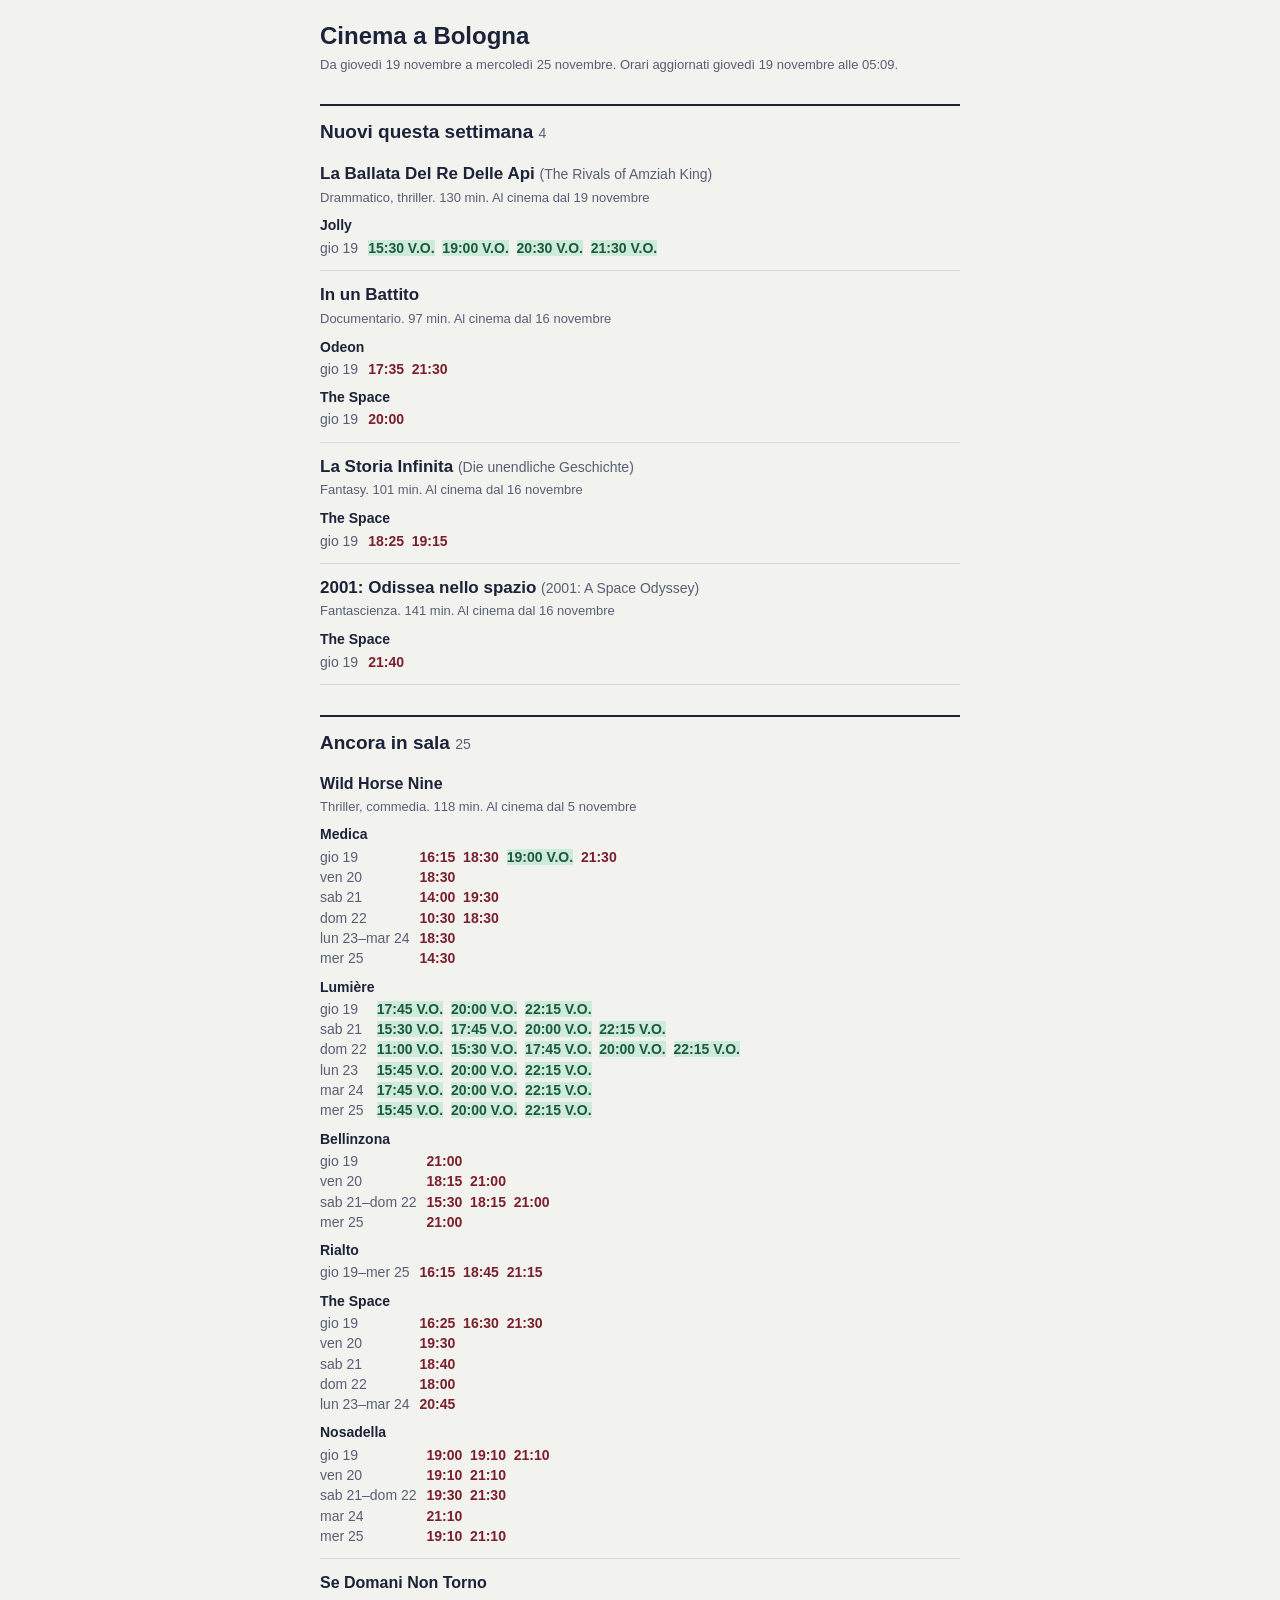
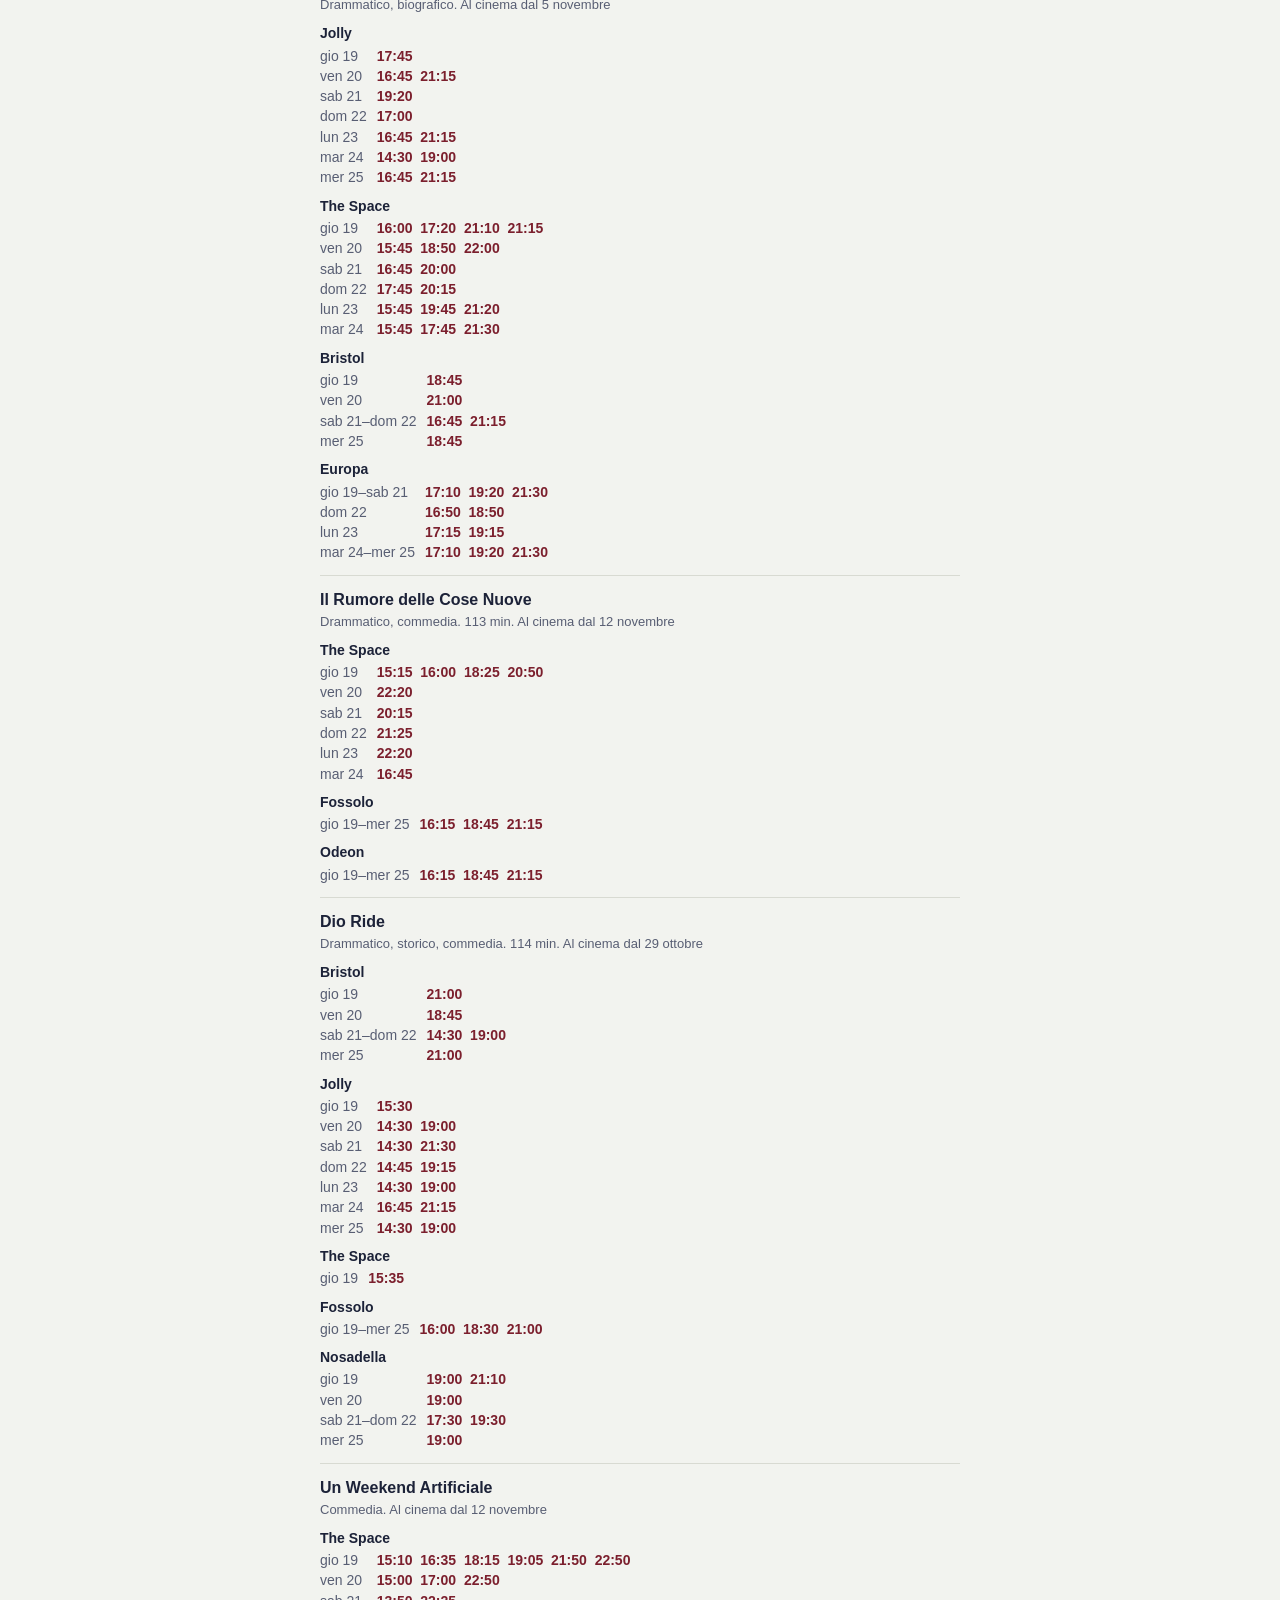
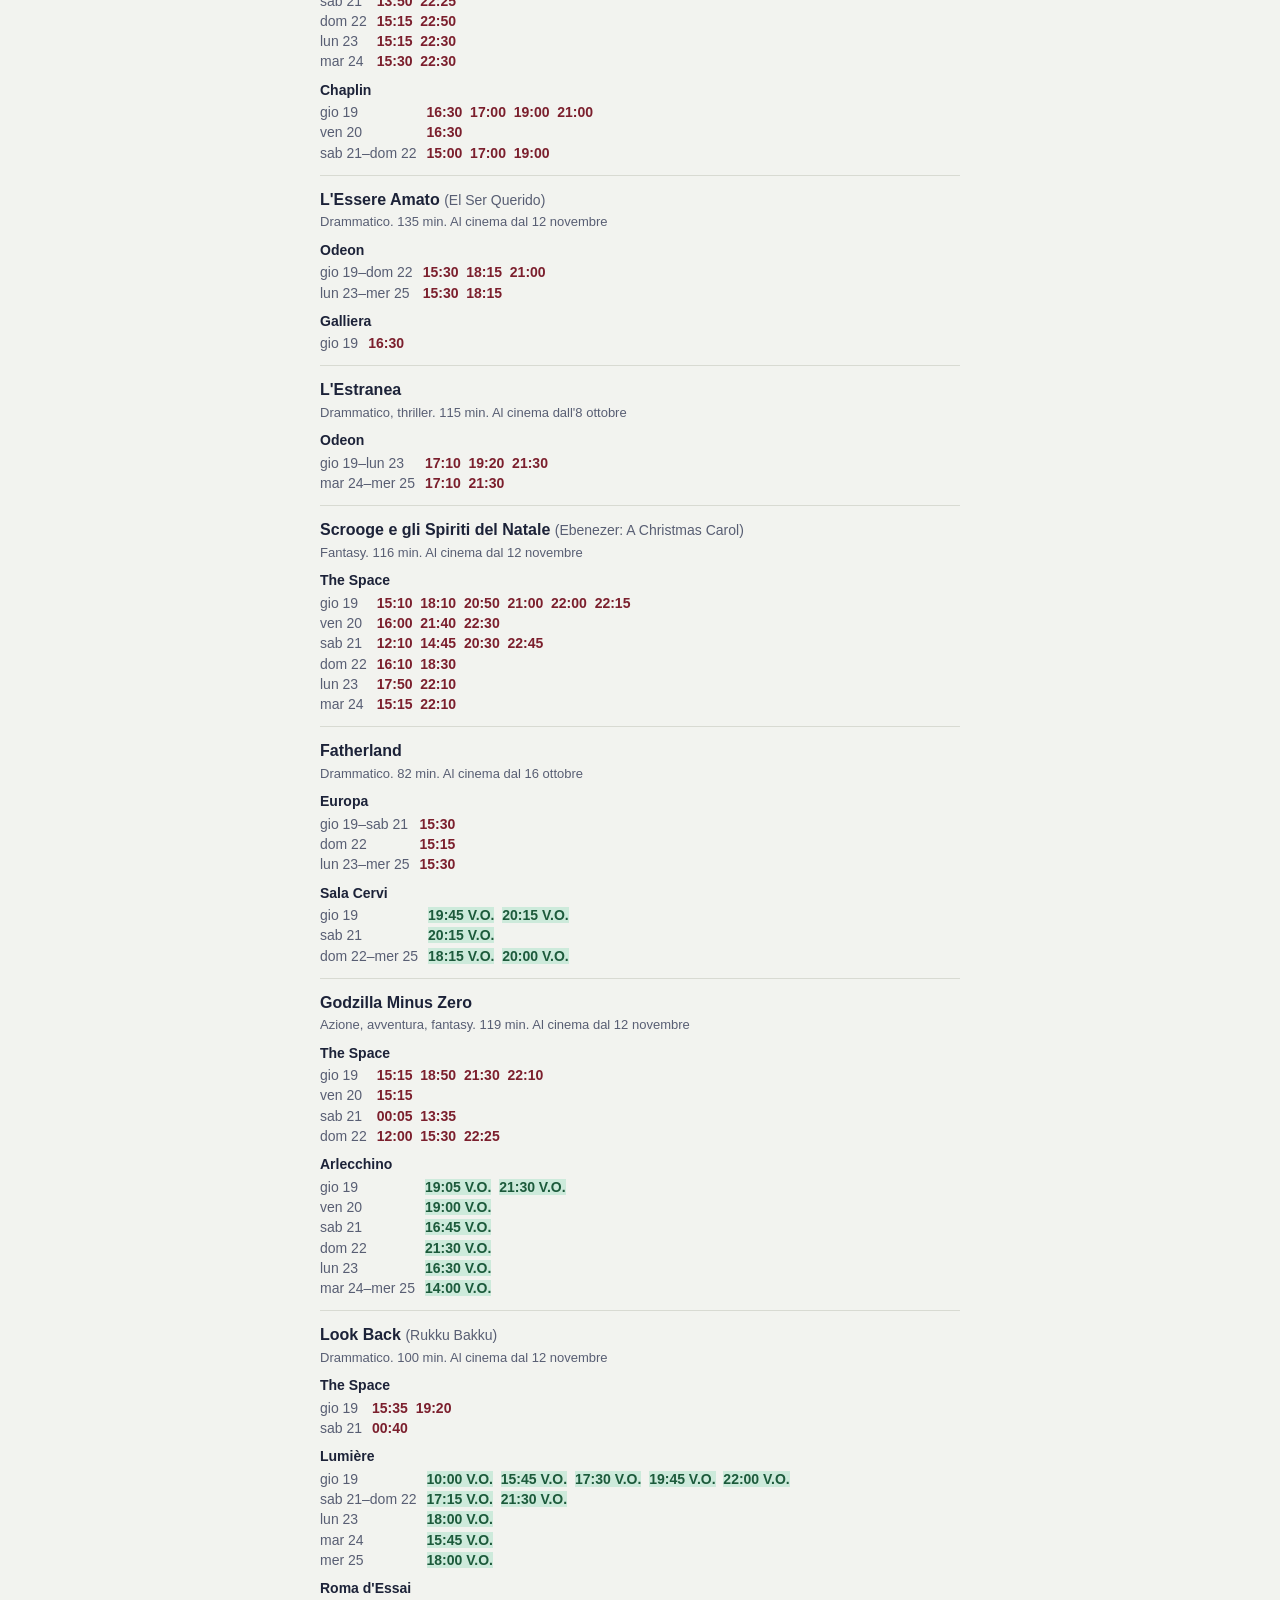
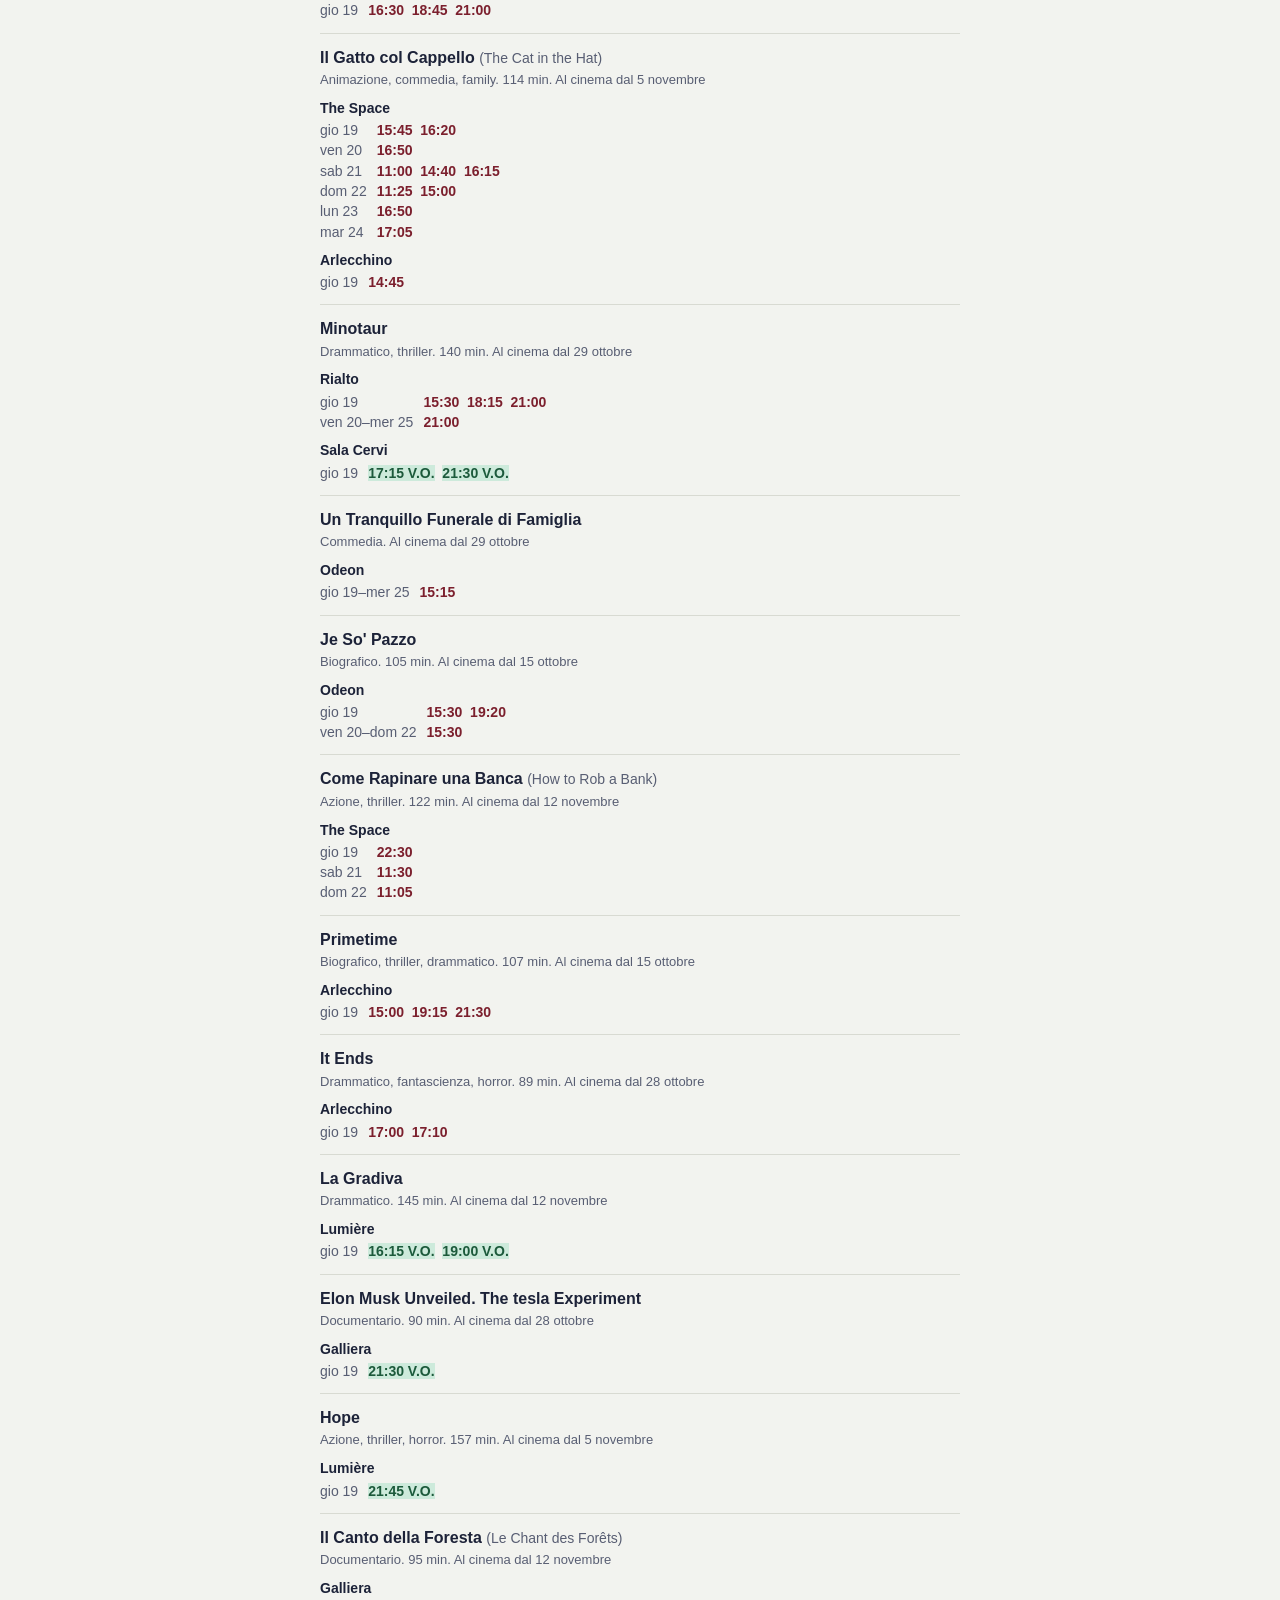
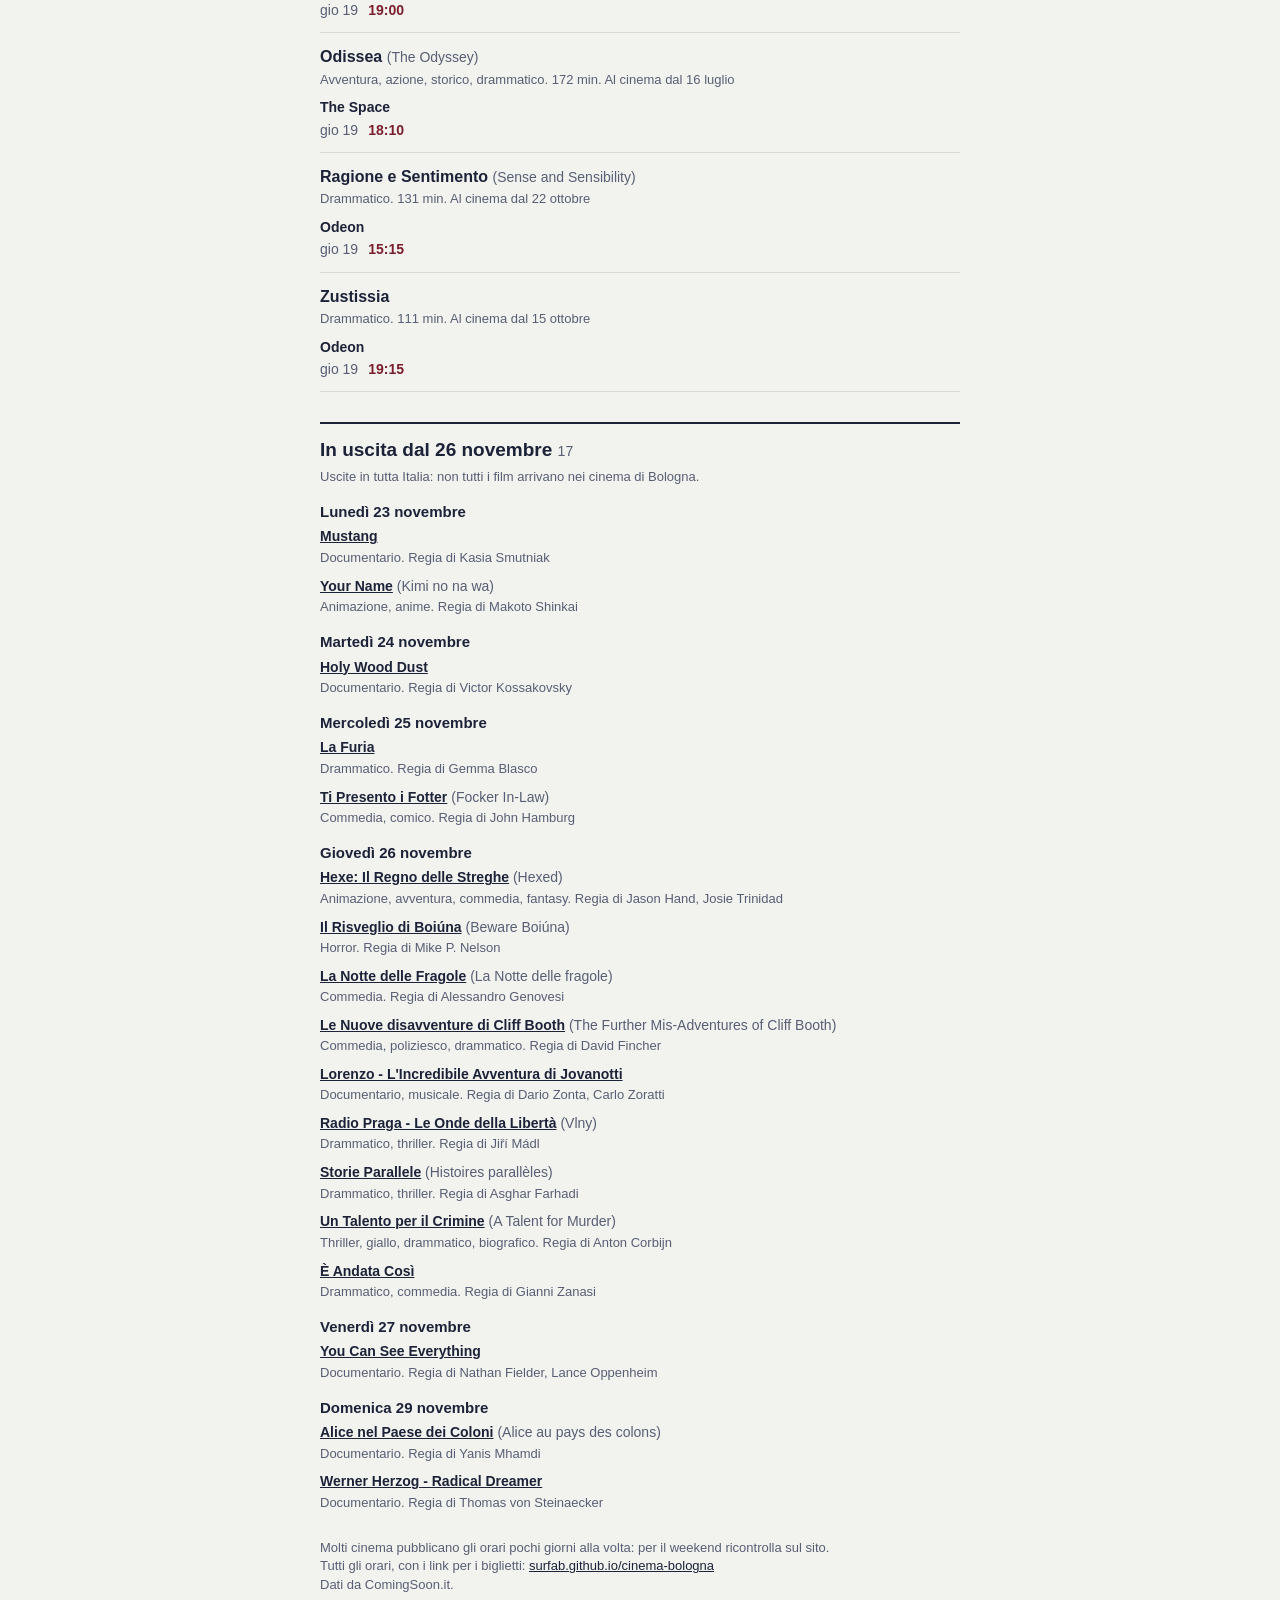
==== data/email/email.html @ 1ba6d7fa "dati: programmazione del 2026-11-19 05:11" ====
<!doctype html><html lang="it"><head><meta charset="utf-8"><meta name="viewport" content="width=device-width,initial-scale=1"></head><body style="margin:0;padding:0;background-color:#F2F3EF"><table role="presentation" width="100%" cellpadding="0" cellspacing="0" bgcolor="#F2F3EF" style="background-color:#F2F3EF"><tr><td><div style="max-width:640px;margin:0 auto;padding:22px 16px 30px;color:#1C2238;font-family:Helvetica,Arial,sans-serif;font-size:15px;line-height:1.45"><h1 style="font-size:24px;line-height:1.15;margin:0 0 6px;color:#1C2238">Cinema a Bologna</h1><p style="color:#585E73;font-size:13px;margin:0">Da giovedì 19 novembre a mercoledì 25 novembre. Orari aggiornati giovedì 19 novembre alle 05:09.</p><h2 style="font-size:19px;margin:30px 0 4px;padding-top:12px;border-top:2px solid #1C2238;color:#1C2238">Nuovi questa settimana <span style="color:#585E73;font-weight:normal;font-size:14px">4</span></h2><div style="padding:12px 0;border-bottom:1px solid #D8DAD2"><p style="font-size:17px;font-weight:bold;margin:0;color:#1C2238"><a href="https://www.comingsoon.it/film/la-ballata-del-re-delle-api/68825/scheda/" style="color:#1C2238;text-decoration:none">La Ballata Del Re Delle Api</a> <span style="color:#585E73;font-weight:normal;font-size:14px">(The Rivals of Amziah King)</span></p><p style="color:#585E73;font-size:13px;margin:2px 0 6px">Drammatico, thriller. 130 min. Al cinema dal 19 novembre</p><p style="font-size:14px;font-weight:bold;margin:8px 0 2px;color:#1C2238">Jolly</p><table role="presentation" cellpadding="0" cellspacing="0" style="border-collapse:collapse;font-size:14px;color:#7B1F2D;font-weight:bold"><tr valign="top"><td style="color:#585E73;font-weight:normal;padding-right:10px;white-space:nowrap">gio 19</td><td><span style="background-color:#CDEADB;color:#1C5A3B">15:30&nbsp;V.O.</span> &nbsp;<span style="background-color:#CDEADB;color:#1C5A3B">19:00&nbsp;V.O.</span> &nbsp;<span style="background-color:#CDEADB;color:#1C5A3B">20:30&nbsp;V.O.</span> &nbsp;<span style="background-color:#CDEADB;color:#1C5A3B">21:30&nbsp;V.O.</span></td></tr></table></div><div style="padding:12px 0;border-bottom:1px solid #D8DAD2"><p style="font-size:17px;font-weight:bold;margin:0;color:#1C2238"><a href="https://www.comingsoon.it/film/in-un-battito/69463/scheda/" style="color:#1C2238;text-decoration:none">In un Battito</a></p><p style="color:#585E73;font-size:13px;margin:2px 0 6px">Documentario. 97 min. Al cinema dal 16 novembre</p><p style="font-size:14px;font-weight:bold;margin:8px 0 2px;color:#1C2238">Odeon</p><table role="presentation" cellpadding="0" cellspacing="0" style="border-collapse:collapse;font-size:14px;color:#7B1F2D;font-weight:bold"><tr valign="top"><td style="color:#585E73;font-weight:normal;padding-right:10px;white-space:nowrap">gio 19</td><td>17:35 &nbsp;21:30</td></tr></table><p style="font-size:14px;font-weight:bold;margin:8px 0 2px;color:#1C2238">The Space</p><table role="presentation" cellpadding="0" cellspacing="0" style="border-collapse:collapse;font-size:14px;color:#7B1F2D;font-weight:bold"><tr valign="top"><td style="color:#585E73;font-weight:normal;padding-right:10px;white-space:nowrap">gio 19</td><td>20:00</td></tr></table></div><div style="padding:12px 0;border-bottom:1px solid #D8DAD2"><p style="font-size:17px;font-weight:bold;margin:0;color:#1C2238"><a href="https://www.comingsoon.it/film/la-storia-infinita/5853/scheda/" style="color:#1C2238;text-decoration:none">La Storia Infinita</a> <span style="color:#585E73;font-weight:normal;font-size:14px">(Die unendliche Geschichte)</span></p><p style="color:#585E73;font-size:13px;margin:2px 0 6px">Fantasy. 101 min. Al cinema dal 16 novembre</p><p style="font-size:14px;font-weight:bold;margin:8px 0 2px;color:#1C2238">The Space</p><table role="presentation" cellpadding="0" cellspacing="0" style="border-collapse:collapse;font-size:14px;color:#7B1F2D;font-weight:bold"><tr valign="top"><td style="color:#585E73;font-weight:normal;padding-right:10px;white-space:nowrap">gio 19</td><td>18:25 &nbsp;19:15</td></tr></table></div><div style="padding:12px 0;border-bottom:1px solid #D8DAD2"><p style="font-size:17px;font-weight:bold;margin:0;color:#1C2238"><a href="https://www.comingsoon.it/film/2001-odissea-nello-spazio/565/scheda/" style="color:#1C2238;text-decoration:none">2001: Odissea nello spazio</a> <span style="color:#585E73;font-weight:normal;font-size:14px">(2001: A Space Odyssey)</span></p><p style="color:#585E73;font-size:13px;margin:2px 0 6px">Fantascienza. 141 min. Al cinema dal 16 novembre</p><p style="font-size:14px;font-weight:bold;margin:8px 0 2px;color:#1C2238">The Space</p><table role="presentation" cellpadding="0" cellspacing="0" style="border-collapse:collapse;font-size:14px;color:#7B1F2D;font-weight:bold"><tr valign="top"><td style="color:#585E73;font-weight:normal;padding-right:10px;white-space:nowrap">gio 19</td><td>21:40</td></tr></table></div><h2 style="font-size:19px;margin:30px 0 4px;padding-top:12px;border-top:2px solid #1C2238;color:#1C2238">Ancora in sala <span style="color:#585E73;font-weight:normal;font-size:14px">25</span></h2><div style="padding:12px 0;border-bottom:1px solid #D8DAD2"><p style="font-size:16px;font-weight:bold;margin:0;color:#1C2238"><a href="https://www.comingsoon.it/film/wild-horse-nine/68581/scheda/" style="color:#1C2238;text-decoration:none">Wild Horse Nine</a></p><p style="color:#585E73;font-size:13px;margin:2px 0 6px">Thriller, commedia. 118 min. Al cinema dal 5 novembre</p><p style="font-size:14px;font-weight:bold;margin:8px 0 2px;color:#1C2238">Medica</p><table role="presentation" cellpadding="0" cellspacing="0" style="border-collapse:collapse;font-size:14px;color:#7B1F2D;font-weight:bold"><tr valign="top"><td style="color:#585E73;font-weight:normal;padding-right:10px;white-space:nowrap">gio 19</td><td>16:15 &nbsp;18:30 &nbsp;<span style="background-color:#CDEADB;color:#1C5A3B">19:00&nbsp;V.O.</span> &nbsp;21:30</td></tr><tr valign="top"><td style="color:#585E73;font-weight:normal;padding-right:10px;white-space:nowrap">ven 20</td><td>18:30</td></tr><tr valign="top"><td style="color:#585E73;font-weight:normal;padding-right:10px;white-space:nowrap">sab 21</td><td>14:00 &nbsp;19:30</td></tr><tr valign="top"><td style="color:#585E73;font-weight:normal;padding-right:10px;white-space:nowrap">dom 22</td><td>10:30 &nbsp;18:30</td></tr><tr valign="top"><td style="color:#585E73;font-weight:normal;padding-right:10px;white-space:nowrap">lun 23–mar 24</td><td>18:30</td></tr><tr valign="top"><td style="color:#585E73;font-weight:normal;padding-right:10px;white-space:nowrap">mer 25</td><td>14:30</td></tr></table><p style="font-size:14px;font-weight:bold;margin:8px 0 2px;color:#1C2238">Lumière</p><table role="presentation" cellpadding="0" cellspacing="0" style="border-collapse:collapse;font-size:14px;color:#7B1F2D;font-weight:bold"><tr valign="top"><td style="color:#585E73;font-weight:normal;padding-right:10px;white-space:nowrap">gio 19</td><td><span style="background-color:#CDEADB;color:#1C5A3B">17:45&nbsp;V.O.</span> &nbsp;<span style="background-color:#CDEADB;color:#1C5A3B">20:00&nbsp;V.O.</span> &nbsp;<span style="background-color:#CDEADB;color:#1C5A3B">22:15&nbsp;V.O.</span></td></tr><tr valign="top"><td style="color:#585E73;font-weight:normal;padding-right:10px;white-space:nowrap">sab 21</td><td><span style="background-color:#CDEADB;color:#1C5A3B">15:30&nbsp;V.O.</span> &nbsp;<span style="background-color:#CDEADB;color:#1C5A3B">17:45&nbsp;V.O.</span> &nbsp;<span style="background-color:#CDEADB;color:#1C5A3B">20:00&nbsp;V.O.</span> &nbsp;<span style="background-color:#CDEADB;color:#1C5A3B">22:15&nbsp;V.O.</span></td></tr><tr valign="top"><td style="color:#585E73;font-weight:normal;padding-right:10px;white-space:nowrap">dom 22</td><td><span style="background-color:#CDEADB;color:#1C5A3B">11:00&nbsp;V.O.</span> &nbsp;<span style="background-color:#CDEADB;color:#1C5A3B">15:30&nbsp;V.O.</span> &nbsp;<span style="background-color:#CDEADB;color:#1C5A3B">17:45&nbsp;V.O.</span> &nbsp;<span style="background-color:#CDEADB;color:#1C5A3B">20:00&nbsp;V.O.</span> &nbsp;<span style="background-color:#CDEADB;color:#1C5A3B">22:15&nbsp;V.O.</span></td></tr><tr valign="top"><td style="color:#585E73;font-weight:normal;padding-right:10px;white-space:nowrap">lun 23</td><td><span style="background-color:#CDEADB;color:#1C5A3B">15:45&nbsp;V.O.</span> &nbsp;<span style="background-color:#CDEADB;color:#1C5A3B">20:00&nbsp;V.O.</span> &nbsp;<span style="background-color:#CDEADB;color:#1C5A3B">22:15&nbsp;V.O.</span></td></tr><tr valign="top"><td style="color:#585E73;font-weight:normal;padding-right:10px;white-space:nowrap">mar 24</td><td><span style="background-color:#CDEADB;color:#1C5A3B">17:45&nbsp;V.O.</span> &nbsp;<span style="background-color:#CDEADB;color:#1C5A3B">20:00&nbsp;V.O.</span> &nbsp;<span style="background-color:#CDEADB;color:#1C5A3B">22:15&nbsp;V.O.</span></td></tr><tr valign="top"><td style="color:#585E73;font-weight:normal;padding-right:10px;white-space:nowrap">mer 25</td><td><span style="background-color:#CDEADB;color:#1C5A3B">15:45&nbsp;V.O.</span> &nbsp;<span style="background-color:#CDEADB;color:#1C5A3B">20:00&nbsp;V.O.</span> &nbsp;<span style="background-color:#CDEADB;color:#1C5A3B">22:15&nbsp;V.O.</span></td></tr></table><p style="font-size:14px;font-weight:bold;margin:8px 0 2px;color:#1C2238">Bellinzona</p><table role="presentation" cellpadding="0" cellspacing="0" style="border-collapse:collapse;font-size:14px;color:#7B1F2D;font-weight:bold"><tr valign="top"><td style="color:#585E73;font-weight:normal;padding-right:10px;white-space:nowrap">gio 19</td><td>21:00</td></tr><tr valign="top"><td style="color:#585E73;font-weight:normal;padding-right:10px;white-space:nowrap">ven 20</td><td>18:15 &nbsp;21:00</td></tr><tr valign="top"><td style="color:#585E73;font-weight:normal;padding-right:10px;white-space:nowrap">sab 21–dom 22</td><td>15:30 &nbsp;18:15 &nbsp;21:00</td></tr><tr valign="top"><td style="color:#585E73;font-weight:normal;padding-right:10px;white-space:nowrap">mer 25</td><td>21:00</td></tr></table><p style="font-size:14px;font-weight:bold;margin:8px 0 2px;color:#1C2238">Rialto</p><table role="presentation" cellpadding="0" cellspacing="0" style="border-collapse:collapse;font-size:14px;color:#7B1F2D;font-weight:bold"><tr valign="top"><td style="color:#585E73;font-weight:normal;padding-right:10px;white-space:nowrap">gio 19–mer 25</td><td>16:15 &nbsp;18:45 &nbsp;21:15</td></tr></table><p style="font-size:14px;font-weight:bold;margin:8px 0 2px;color:#1C2238">The Space</p><table role="presentation" cellpadding="0" cellspacing="0" style="border-collapse:collapse;font-size:14px;color:#7B1F2D;font-weight:bold"><tr valign="top"><td style="color:#585E73;font-weight:normal;padding-right:10px;white-space:nowrap">gio 19</td><td>16:25 &nbsp;16:30 &nbsp;21:30</td></tr><tr valign="top"><td style="color:#585E73;font-weight:normal;padding-right:10px;white-space:nowrap">ven 20</td><td>19:30</td></tr><tr valign="top"><td style="color:#585E73;font-weight:normal;padding-right:10px;white-space:nowrap">sab 21</td><td>18:40</td></tr><tr valign="top"><td style="color:#585E73;font-weight:normal;padding-right:10px;white-space:nowrap">dom 22</td><td>18:00</td></tr><tr valign="top"><td style="color:#585E73;font-weight:normal;padding-right:10px;white-space:nowrap">lun 23–mar 24</td><td>20:45</td></tr></table><p style="font-size:14px;font-weight:bold;margin:8px 0 2px;color:#1C2238">Nosadella</p><table role="presentation" cellpadding="0" cellspacing="0" style="border-collapse:collapse;font-size:14px;color:#7B1F2D;font-weight:bold"><tr valign="top"><td style="color:#585E73;font-weight:normal;padding-right:10px;white-space:nowrap">gio 19</td><td>19:00 &nbsp;19:10 &nbsp;21:10</td></tr><tr valign="top"><td style="color:#585E73;font-weight:normal;padding-right:10px;white-space:nowrap">ven 20</td><td>19:10 &nbsp;21:10</td></tr><tr valign="top"><td style="color:#585E73;font-weight:normal;padding-right:10px;white-space:nowrap">sab 21–dom 22</td><td>19:30 &nbsp;21:30</td></tr><tr valign="top"><td style="color:#585E73;font-weight:normal;padding-right:10px;white-space:nowrap">mar 24</td><td>21:10</td></tr><tr valign="top"><td style="color:#585E73;font-weight:normal;padding-right:10px;white-space:nowrap">mer 25</td><td>19:10 &nbsp;21:10</td></tr></table></div><div style="padding:12px 0;border-bottom:1px solid #D8DAD2"><p style="font-size:16px;font-weight:bold;margin:0;color:#1C2238"><a href="https://www.comingsoon.it/film/se-domani-non-torno/68243/scheda/" style="color:#1C2238;text-decoration:none">Se Domani Non Torno</a></p><p style="color:#585E73;font-size:13px;margin:2px 0 6px">Drammatico, biografico. Al cinema dal 5 novembre</p><p style="font-size:14px;font-weight:bold;margin:8px 0 2px;color:#1C2238">Jolly</p><table role="presentation" cellpadding="0" cellspacing="0" style="border-collapse:collapse;font-size:14px;color:#7B1F2D;font-weight:bold"><tr valign="top"><td style="color:#585E73;font-weight:normal;padding-right:10px;white-space:nowrap">gio 19</td><td>17:45</td></tr><tr valign="top"><td style="color:#585E73;font-weight:normal;padding-right:10px;white-space:nowrap">ven 20</td><td>16:45 &nbsp;21:15</td></tr><tr valign="top"><td style="color:#585E73;font-weight:normal;padding-right:10px;white-space:nowrap">sab 21</td><td>19:20</td></tr><tr valign="top"><td style="color:#585E73;font-weight:normal;padding-right:10px;white-space:nowrap">dom 22</td><td>17:00</td></tr><tr valign="top"><td style="color:#585E73;font-weight:normal;padding-right:10px;white-space:nowrap">lun 23</td><td>16:45 &nbsp;21:15</td></tr><tr valign="top"><td style="color:#585E73;font-weight:normal;padding-right:10px;white-space:nowrap">mar 24</td><td>14:30 &nbsp;19:00</td></tr><tr valign="top"><td style="color:#585E73;font-weight:normal;padding-right:10px;white-space:nowrap">mer 25</td><td>16:45 &nbsp;21:15</td></tr></table><p style="font-size:14px;font-weight:bold;margin:8px 0 2px;color:#1C2238">The Space</p><table role="presentation" cellpadding="0" cellspacing="0" style="border-collapse:collapse;font-size:14px;color:#7B1F2D;font-weight:bold"><tr valign="top"><td style="color:#585E73;font-weight:normal;padding-right:10px;white-space:nowrap">gio 19</td><td>16:00 &nbsp;17:20 &nbsp;21:10 &nbsp;21:15</td></tr><tr valign="top"><td style="color:#585E73;font-weight:normal;padding-right:10px;white-space:nowrap">ven 20</td><td>15:45 &nbsp;18:50 &nbsp;22:00</td></tr><tr valign="top"><td style="color:#585E73;font-weight:normal;padding-right:10px;white-space:nowrap">sab 21</td><td>16:45 &nbsp;20:00</td></tr><tr valign="top"><td style="color:#585E73;font-weight:normal;padding-right:10px;white-space:nowrap">dom 22</td><td>17:45 &nbsp;20:15</td></tr><tr valign="top"><td style="color:#585E73;font-weight:normal;padding-right:10px;white-space:nowrap">lun 23</td><td>15:45 &nbsp;19:45 &nbsp;21:20</td></tr><tr valign="top"><td style="color:#585E73;font-weight:normal;padding-right:10px;white-space:nowrap">mar 24</td><td>15:45 &nbsp;17:45 &nbsp;21:30</td></tr></table><p style="font-size:14px;font-weight:bold;margin:8px 0 2px;color:#1C2238">Bristol</p><table role="presentation" cellpadding="0" cellspacing="0" style="border-collapse:collapse;font-size:14px;color:#7B1F2D;font-weight:bold"><tr valign="top"><td style="color:#585E73;font-weight:normal;padding-right:10px;white-space:nowrap">gio 19</td><td>18:45</td></tr><tr valign="top"><td style="color:#585E73;font-weight:normal;padding-right:10px;white-space:nowrap">ven 20</td><td>21:00</td></tr><tr valign="top"><td style="color:#585E73;font-weight:normal;padding-right:10px;white-space:nowrap">sab 21–dom 22</td><td>16:45 &nbsp;21:15</td></tr><tr valign="top"><td style="color:#585E73;font-weight:normal;padding-right:10px;white-space:nowrap">mer 25</td><td>18:45</td></tr></table><p style="font-size:14px;font-weight:bold;margin:8px 0 2px;color:#1C2238">Europa</p><table role="presentation" cellpadding="0" cellspacing="0" style="border-collapse:collapse;font-size:14px;color:#7B1F2D;font-weight:bold"><tr valign="top"><td style="color:#585E73;font-weight:normal;padding-right:10px;white-space:nowrap">gio 19–sab 21</td><td>17:10 &nbsp;19:20 &nbsp;21:30</td></tr><tr valign="top"><td style="color:#585E73;font-weight:normal;padding-right:10px;white-space:nowrap">dom 22</td><td>16:50 &nbsp;18:50</td></tr><tr valign="top"><td style="color:#585E73;font-weight:normal;padding-right:10px;white-space:nowrap">lun 23</td><td>17:15 &nbsp;19:15</td></tr><tr valign="top"><td style="color:#585E73;font-weight:normal;padding-right:10px;white-space:nowrap">mar 24–mer 25</td><td>17:10 &nbsp;19:20 &nbsp;21:30</td></tr></table></div><div style="padding:12px 0;border-bottom:1px solid #D8DAD2"><p style="font-size:16px;font-weight:bold;margin:0;color:#1C2238"><a href="https://www.comingsoon.it/film/il-rumore-delle-cose-nuove/68017/scheda/" style="color:#1C2238;text-decoration:none">Il Rumore delle Cose Nuove</a></p><p style="color:#585E73;font-size:13px;margin:2px 0 6px">Drammatico, commedia. 113 min. Al cinema dal 12 novembre</p><p style="font-size:14px;font-weight:bold;margin:8px 0 2px;color:#1C2238">The Space</p><table role="presentation" cellpadding="0" cellspacing="0" style="border-collapse:collapse;font-size:14px;color:#7B1F2D;font-weight:bold"><tr valign="top"><td style="color:#585E73;font-weight:normal;padding-right:10px;white-space:nowrap">gio 19</td><td>15:15 &nbsp;16:00 &nbsp;18:25 &nbsp;20:50</td></tr><tr valign="top"><td style="color:#585E73;font-weight:normal;padding-right:10px;white-space:nowrap">ven 20</td><td>22:20</td></tr><tr valign="top"><td style="color:#585E73;font-weight:normal;padding-right:10px;white-space:nowrap">sab 21</td><td>20:15</td></tr><tr valign="top"><td style="color:#585E73;font-weight:normal;padding-right:10px;white-space:nowrap">dom 22</td><td>21:25</td></tr><tr valign="top"><td style="color:#585E73;font-weight:normal;padding-right:10px;white-space:nowrap">lun 23</td><td>22:20</td></tr><tr valign="top"><td style="color:#585E73;font-weight:normal;padding-right:10px;white-space:nowrap">mar 24</td><td>16:45</td></tr></table><p style="font-size:14px;font-weight:bold;margin:8px 0 2px;color:#1C2238">Fossolo</p><table role="presentation" cellpadding="0" cellspacing="0" style="border-collapse:collapse;font-size:14px;color:#7B1F2D;font-weight:bold"><tr valign="top"><td style="color:#585E73;font-weight:normal;padding-right:10px;white-space:nowrap">gio 19–mer 25</td><td>16:15 &nbsp;18:45 &nbsp;21:15</td></tr></table><p style="font-size:14px;font-weight:bold;margin:8px 0 2px;color:#1C2238">Odeon</p><table role="presentation" cellpadding="0" cellspacing="0" style="border-collapse:collapse;font-size:14px;color:#7B1F2D;font-weight:bold"><tr valign="top"><td style="color:#585E73;font-weight:normal;padding-right:10px;white-space:nowrap">gio 19–mer 25</td><td>16:15 &nbsp;18:45 &nbsp;21:15</td></tr></table></div><div style="padding:12px 0;border-bottom:1px solid #D8DAD2"><p style="font-size:16px;font-weight:bold;margin:0;color:#1C2238"><a href="https://www.comingsoon.it/film/dio-ride/69130/scheda/" style="color:#1C2238;text-decoration:none">Dio Ride</a></p><p style="color:#585E73;font-size:13px;margin:2px 0 6px">Drammatico, storico, commedia. 114 min. Al cinema dal 29 ottobre</p><p style="font-size:14px;font-weight:bold;margin:8px 0 2px;color:#1C2238">Bristol</p><table role="presentation" cellpadding="0" cellspacing="0" style="border-collapse:collapse;font-size:14px;color:#7B1F2D;font-weight:bold"><tr valign="top"><td style="color:#585E73;font-weight:normal;padding-right:10px;white-space:nowrap">gio 19</td><td>21:00</td></tr><tr valign="top"><td style="color:#585E73;font-weight:normal;padding-right:10px;white-space:nowrap">ven 20</td><td>18:45</td></tr><tr valign="top"><td style="color:#585E73;font-weight:normal;padding-right:10px;white-space:nowrap">sab 21–dom 22</td><td>14:30 &nbsp;19:00</td></tr><tr valign="top"><td style="color:#585E73;font-weight:normal;padding-right:10px;white-space:nowrap">mer 25</td><td>21:00</td></tr></table><p style="font-size:14px;font-weight:bold;margin:8px 0 2px;color:#1C2238">Jolly</p><table role="presentation" cellpadding="0" cellspacing="0" style="border-collapse:collapse;font-size:14px;color:#7B1F2D;font-weight:bold"><tr valign="top"><td style="color:#585E73;font-weight:normal;padding-right:10px;white-space:nowrap">gio 19</td><td>15:30</td></tr><tr valign="top"><td style="color:#585E73;font-weight:normal;padding-right:10px;white-space:nowrap">ven 20</td><td>14:30 &nbsp;19:00</td></tr><tr valign="top"><td style="color:#585E73;font-weight:normal;padding-right:10px;white-space:nowrap">sab 21</td><td>14:30 &nbsp;21:30</td></tr><tr valign="top"><td style="color:#585E73;font-weight:normal;padding-right:10px;white-space:nowrap">dom 22</td><td>14:45 &nbsp;19:15</td></tr><tr valign="top"><td style="color:#585E73;font-weight:normal;padding-right:10px;white-space:nowrap">lun 23</td><td>14:30 &nbsp;19:00</td></tr><tr valign="top"><td style="color:#585E73;font-weight:normal;padding-right:10px;white-space:nowrap">mar 24</td><td>16:45 &nbsp;21:15</td></tr><tr valign="top"><td style="color:#585E73;font-weight:normal;padding-right:10px;white-space:nowrap">mer 25</td><td>14:30 &nbsp;19:00</td></tr></table><p style="font-size:14px;font-weight:bold;margin:8px 0 2px;color:#1C2238">The Space</p><table role="presentation" cellpadding="0" cellspacing="0" style="border-collapse:collapse;font-size:14px;color:#7B1F2D;font-weight:bold"><tr valign="top"><td style="color:#585E73;font-weight:normal;padding-right:10px;white-space:nowrap">gio 19</td><td>15:35</td></tr></table><p style="font-size:14px;font-weight:bold;margin:8px 0 2px;color:#1C2238">Fossolo</p><table role="presentation" cellpadding="0" cellspacing="0" style="border-collapse:collapse;font-size:14px;color:#7B1F2D;font-weight:bold"><tr valign="top"><td style="color:#585E73;font-weight:normal;padding-right:10px;white-space:nowrap">gio 19–mer 25</td><td>16:00 &nbsp;18:30 &nbsp;21:00</td></tr></table><p style="font-size:14px;font-weight:bold;margin:8px 0 2px;color:#1C2238">Nosadella</p><table role="presentation" cellpadding="0" cellspacing="0" style="border-collapse:collapse;font-size:14px;color:#7B1F2D;font-weight:bold"><tr valign="top"><td style="color:#585E73;font-weight:normal;padding-right:10px;white-space:nowrap">gio 19</td><td>19:00 &nbsp;21:10</td></tr><tr valign="top"><td style="color:#585E73;font-weight:normal;padding-right:10px;white-space:nowrap">ven 20</td><td>19:00</td></tr><tr valign="top"><td style="color:#585E73;font-weight:normal;padding-right:10px;white-space:nowrap">sab 21–dom 22</td><td>17:30 &nbsp;19:30</td></tr><tr valign="top"><td style="color:#585E73;font-weight:normal;padding-right:10px;white-space:nowrap">mer 25</td><td>19:00</td></tr></table></div><div style="padding:12px 0;border-bottom:1px solid #D8DAD2"><p style="font-size:16px;font-weight:bold;margin:0;color:#1C2238"><a href="https://www.comingsoon.it/film/un-weekend-artificiale/69096/scheda/" style="color:#1C2238;text-decoration:none">Un Weekend Artificiale</a></p><p style="color:#585E73;font-size:13px;margin:2px 0 6px">Commedia. Al cinema dal 12 novembre</p><p style="font-size:14px;font-weight:bold;margin:8px 0 2px;color:#1C2238">The Space</p><table role="presentation" cellpadding="0" cellspacing="0" style="border-collapse:collapse;font-size:14px;color:#7B1F2D;font-weight:bold"><tr valign="top"><td style="color:#585E73;font-weight:normal;padding-right:10px;white-space:nowrap">gio 19</td><td>15:10 &nbsp;16:35 &nbsp;18:15 &nbsp;19:05 &nbsp;21:50 &nbsp;22:50</td></tr><tr valign="top"><td style="color:#585E73;font-weight:normal;padding-right:10px;white-space:nowrap">ven 20</td><td>15:00 &nbsp;17:00 &nbsp;22:50</td></tr><tr valign="top"><td style="color:#585E73;font-weight:normal;padding-right:10px;white-space:nowrap">sab 21</td><td>13:50 &nbsp;22:25</td></tr><tr valign="top"><td style="color:#585E73;font-weight:normal;padding-right:10px;white-space:nowrap">dom 22</td><td>15:15 &nbsp;22:50</td></tr><tr valign="top"><td style="color:#585E73;font-weight:normal;padding-right:10px;white-space:nowrap">lun 23</td><td>15:15 &nbsp;22:30</td></tr><tr valign="top"><td style="color:#585E73;font-weight:normal;padding-right:10px;white-space:nowrap">mar 24</td><td>15:30 &nbsp;22:30</td></tr></table><p style="font-size:14px;font-weight:bold;margin:8px 0 2px;color:#1C2238">Chaplin</p><table role="presentation" cellpadding="0" cellspacing="0" style="border-collapse:collapse;font-size:14px;color:#7B1F2D;font-weight:bold"><tr valign="top"><td style="color:#585E73;font-weight:normal;padding-right:10px;white-space:nowrap">gio 19</td><td>16:30 &nbsp;17:00 &nbsp;19:00 &nbsp;21:00</td></tr><tr valign="top"><td style="color:#585E73;font-weight:normal;padding-right:10px;white-space:nowrap">ven 20</td><td>16:30</td></tr><tr valign="top"><td style="color:#585E73;font-weight:normal;padding-right:10px;white-space:nowrap">sab 21–dom 22</td><td>15:00 &nbsp;17:00 &nbsp;19:00</td></tr></table></div><div style="padding:12px 0;border-bottom:1px solid #D8DAD2"><p style="font-size:16px;font-weight:bold;margin:0;color:#1C2238"><a href="https://www.comingsoon.it/film/l-essere-amato/68677/scheda/" style="color:#1C2238;text-decoration:none">L&#x27;Essere Amato</a> <span style="color:#585E73;font-weight:normal;font-size:14px">(El Ser Querido)</span></p><p style="color:#585E73;font-size:13px;margin:2px 0 6px">Drammatico. 135 min. Al cinema dal 12 novembre</p><p style="font-size:14px;font-weight:bold;margin:8px 0 2px;color:#1C2238">Odeon</p><table role="presentation" cellpadding="0" cellspacing="0" style="border-collapse:collapse;font-size:14px;color:#7B1F2D;font-weight:bold"><tr valign="top"><td style="color:#585E73;font-weight:normal;padding-right:10px;white-space:nowrap">gio 19–dom 22</td><td>15:30 &nbsp;18:15 &nbsp;21:00</td></tr><tr valign="top"><td style="color:#585E73;font-weight:normal;padding-right:10px;white-space:nowrap">lun 23–mer 25</td><td>15:30 &nbsp;18:15</td></tr></table><p style="font-size:14px;font-weight:bold;margin:8px 0 2px;color:#1C2238">Galliera</p><table role="presentation" cellpadding="0" cellspacing="0" style="border-collapse:collapse;font-size:14px;color:#7B1F2D;font-weight:bold"><tr valign="top"><td style="color:#585E73;font-weight:normal;padding-right:10px;white-space:nowrap">gio 19</td><td>16:30</td></tr></table></div><div style="padding:12px 0;border-bottom:1px solid #D8DAD2"><p style="font-size:16px;font-weight:bold;margin:0;color:#1C2238"><a href="https://www.comingsoon.it/film/l-estranea/68142/scheda/" style="color:#1C2238;text-decoration:none">L&#x27;Estranea</a></p><p style="color:#585E73;font-size:13px;margin:2px 0 6px">Drammatico, thriller. 115 min. Al cinema dall&#x27;8 ottobre</p><p style="font-size:14px;font-weight:bold;margin:8px 0 2px;color:#1C2238">Odeon</p><table role="presentation" cellpadding="0" cellspacing="0" style="border-collapse:collapse;font-size:14px;color:#7B1F2D;font-weight:bold"><tr valign="top"><td style="color:#585E73;font-weight:normal;padding-right:10px;white-space:nowrap">gio 19–lun 23</td><td>17:10 &nbsp;19:20 &nbsp;21:30</td></tr><tr valign="top"><td style="color:#585E73;font-weight:normal;padding-right:10px;white-space:nowrap">mar 24–mer 25</td><td>17:10 &nbsp;21:30</td></tr></table></div><div style="padding:12px 0;border-bottom:1px solid #D8DAD2"><p style="font-size:16px;font-weight:bold;margin:0;color:#1C2238"><a href="https://www.comingsoon.it/film/scrooge-e-gli-spiriti-del-natale/68609/scheda/" style="color:#1C2238;text-decoration:none">Scrooge e gli Spiriti del Natale</a> <span style="color:#585E73;font-weight:normal;font-size:14px">(Ebenezer: A Christmas Carol)</span></p><p style="color:#585E73;font-size:13px;margin:2px 0 6px">Fantasy. 116 min. Al cinema dal 12 novembre</p><p style="font-size:14px;font-weight:bold;margin:8px 0 2px;color:#1C2238">The Space</p><table role="presentation" cellpadding="0" cellspacing="0" style="border-collapse:collapse;font-size:14px;color:#7B1F2D;font-weight:bold"><tr valign="top"><td style="color:#585E73;font-weight:normal;padding-right:10px;white-space:nowrap">gio 19</td><td>15:10 &nbsp;18:10 &nbsp;20:50 &nbsp;21:00 &nbsp;22:00 &nbsp;22:15</td></tr><tr valign="top"><td style="color:#585E73;font-weight:normal;padding-right:10px;white-space:nowrap">ven 20</td><td>16:00 &nbsp;21:40 &nbsp;22:30</td></tr><tr valign="top"><td style="color:#585E73;font-weight:normal;padding-right:10px;white-space:nowrap">sab 21</td><td>12:10 &nbsp;14:45 &nbsp;20:30 &nbsp;22:45</td></tr><tr valign="top"><td style="color:#585E73;font-weight:normal;padding-right:10px;white-space:nowrap">dom 22</td><td>16:10 &nbsp;18:30</td></tr><tr valign="top"><td style="color:#585E73;font-weight:normal;padding-right:10px;white-space:nowrap">lun 23</td><td>17:50 &nbsp;22:10</td></tr><tr valign="top"><td style="color:#585E73;font-weight:normal;padding-right:10px;white-space:nowrap">mar 24</td><td>15:15 &nbsp;22:10</td></tr></table></div><div style="padding:12px 0;border-bottom:1px solid #D8DAD2"><p style="font-size:16px;font-weight:bold;margin:0;color:#1C2238"><a href="https://www.comingsoon.it/film/fatherland/68676/scheda/" style="color:#1C2238;text-decoration:none">Fatherland</a></p><p style="color:#585E73;font-size:13px;margin:2px 0 6px">Drammatico. 82 min. Al cinema dal 16 ottobre</p><p style="font-size:14px;font-weight:bold;margin:8px 0 2px;color:#1C2238">Europa</p><table role="presentation" cellpadding="0" cellspacing="0" style="border-collapse:collapse;font-size:14px;color:#7B1F2D;font-weight:bold"><tr valign="top"><td style="color:#585E73;font-weight:normal;padding-right:10px;white-space:nowrap">gio 19–sab 21</td><td>15:30</td></tr><tr valign="top"><td style="color:#585E73;font-weight:normal;padding-right:10px;white-space:nowrap">dom 22</td><td>15:15</td></tr><tr valign="top"><td style="color:#585E73;font-weight:normal;padding-right:10px;white-space:nowrap">lun 23–mer 25</td><td>15:30</td></tr></table><p style="font-size:14px;font-weight:bold;margin:8px 0 2px;color:#1C2238">Sala Cervi</p><table role="presentation" cellpadding="0" cellspacing="0" style="border-collapse:collapse;font-size:14px;color:#7B1F2D;font-weight:bold"><tr valign="top"><td style="color:#585E73;font-weight:normal;padding-right:10px;white-space:nowrap">gio 19</td><td><span style="background-color:#CDEADB;color:#1C5A3B">19:45&nbsp;V.O.</span> &nbsp;<span style="background-color:#CDEADB;color:#1C5A3B">20:15&nbsp;V.O.</span></td></tr><tr valign="top"><td style="color:#585E73;font-weight:normal;padding-right:10px;white-space:nowrap">sab 21</td><td><span style="background-color:#CDEADB;color:#1C5A3B">20:15&nbsp;V.O.</span></td></tr><tr valign="top"><td style="color:#585E73;font-weight:normal;padding-right:10px;white-space:nowrap">dom 22–mer 25</td><td><span style="background-color:#CDEADB;color:#1C5A3B">18:15&nbsp;V.O.</span> &nbsp;<span style="background-color:#CDEADB;color:#1C5A3B">20:00&nbsp;V.O.</span></td></tr></table></div><div style="padding:12px 0;border-bottom:1px solid #D8DAD2"><p style="font-size:16px;font-weight:bold;margin:0;color:#1C2238"><a href="https://www.comingsoon.it/film/godzilla-minus-zero/68697/scheda/" style="color:#1C2238;text-decoration:none">Godzilla Minus Zero</a></p><p style="color:#585E73;font-size:13px;margin:2px 0 6px">Azione, avventura, fantasy. 119 min. Al cinema dal 12 novembre</p><p style="font-size:14px;font-weight:bold;margin:8px 0 2px;color:#1C2238">The Space</p><table role="presentation" cellpadding="0" cellspacing="0" style="border-collapse:collapse;font-size:14px;color:#7B1F2D;font-weight:bold"><tr valign="top"><td style="color:#585E73;font-weight:normal;padding-right:10px;white-space:nowrap">gio 19</td><td>15:15 &nbsp;18:50 &nbsp;21:30 &nbsp;22:10</td></tr><tr valign="top"><td style="color:#585E73;font-weight:normal;padding-right:10px;white-space:nowrap">ven 20</td><td>15:15</td></tr><tr valign="top"><td style="color:#585E73;font-weight:normal;padding-right:10px;white-space:nowrap">sab 21</td><td>00:05 &nbsp;13:35</td></tr><tr valign="top"><td style="color:#585E73;font-weight:normal;padding-right:10px;white-space:nowrap">dom 22</td><td>12:00 &nbsp;15:30 &nbsp;22:25</td></tr></table><p style="font-size:14px;font-weight:bold;margin:8px 0 2px;color:#1C2238">Arlecchino</p><table role="presentation" cellpadding="0" cellspacing="0" style="border-collapse:collapse;font-size:14px;color:#7B1F2D;font-weight:bold"><tr valign="top"><td style="color:#585E73;font-weight:normal;padding-right:10px;white-space:nowrap">gio 19</td><td><span style="background-color:#CDEADB;color:#1C5A3B">19:05&nbsp;V.O.</span> &nbsp;<span style="background-color:#CDEADB;color:#1C5A3B">21:30&nbsp;V.O.</span></td></tr><tr valign="top"><td style="color:#585E73;font-weight:normal;padding-right:10px;white-space:nowrap">ven 20</td><td><span style="background-color:#CDEADB;color:#1C5A3B">19:00&nbsp;V.O.</span></td></tr><tr valign="top"><td style="color:#585E73;font-weight:normal;padding-right:10px;white-space:nowrap">sab 21</td><td><span style="background-color:#CDEADB;color:#1C5A3B">16:45&nbsp;V.O.</span></td></tr><tr valign="top"><td style="color:#585E73;font-weight:normal;padding-right:10px;white-space:nowrap">dom 22</td><td><span style="background-color:#CDEADB;color:#1C5A3B">21:30&nbsp;V.O.</span></td></tr><tr valign="top"><td style="color:#585E73;font-weight:normal;padding-right:10px;white-space:nowrap">lun 23</td><td><span style="background-color:#CDEADB;color:#1C5A3B">16:30&nbsp;V.O.</span></td></tr><tr valign="top"><td style="color:#585E73;font-weight:normal;padding-right:10px;white-space:nowrap">mar 24–mer 25</td><td><span style="background-color:#CDEADB;color:#1C5A3B">14:00&nbsp;V.O.</span></td></tr></table></div><div style="padding:12px 0;border-bottom:1px solid #D8DAD2"><p style="font-size:16px;font-weight:bold;margin:0;color:#1C2238"><a href="https://www.comingsoon.it/film/look-back/69165/scheda/" style="color:#1C2238;text-decoration:none">Look Back</a> <span style="color:#585E73;font-weight:normal;font-size:14px">(Rukku Bakku)</span></p><p style="color:#585E73;font-size:13px;margin:2px 0 6px">Drammatico. 100 min. Al cinema dal 12 novembre</p><p style="font-size:14px;font-weight:bold;margin:8px 0 2px;color:#1C2238">The Space</p><table role="presentation" cellpadding="0" cellspacing="0" style="border-collapse:collapse;font-size:14px;color:#7B1F2D;font-weight:bold"><tr valign="top"><td style="color:#585E73;font-weight:normal;padding-right:10px;white-space:nowrap">gio 19</td><td>15:35 &nbsp;19:20</td></tr><tr valign="top"><td style="color:#585E73;font-weight:normal;padding-right:10px;white-space:nowrap">sab 21</td><td>00:40</td></tr></table><p style="font-size:14px;font-weight:bold;margin:8px 0 2px;color:#1C2238">Lumière</p><table role="presentation" cellpadding="0" cellspacing="0" style="border-collapse:collapse;font-size:14px;color:#7B1F2D;font-weight:bold"><tr valign="top"><td style="color:#585E73;font-weight:normal;padding-right:10px;white-space:nowrap">gio 19</td><td><span style="background-color:#CDEADB;color:#1C5A3B">10:00&nbsp;V.O.</span> &nbsp;<span style="background-color:#CDEADB;color:#1C5A3B">15:45&nbsp;V.O.</span> &nbsp;<span style="background-color:#CDEADB;color:#1C5A3B">17:30&nbsp;V.O.</span> &nbsp;<span style="background-color:#CDEADB;color:#1C5A3B">19:45&nbsp;V.O.</span> &nbsp;<span style="background-color:#CDEADB;color:#1C5A3B">22:00&nbsp;V.O.</span></td></tr><tr valign="top"><td style="color:#585E73;font-weight:normal;padding-right:10px;white-space:nowrap">sab 21–dom 22</td><td><span style="background-color:#CDEADB;color:#1C5A3B">17:15&nbsp;V.O.</span> &nbsp;<span style="background-color:#CDEADB;color:#1C5A3B">21:30&nbsp;V.O.</span></td></tr><tr valign="top"><td style="color:#585E73;font-weight:normal;padding-right:10px;white-space:nowrap">lun 23</td><td><span style="background-color:#CDEADB;color:#1C5A3B">18:00&nbsp;V.O.</span></td></tr><tr valign="top"><td style="color:#585E73;font-weight:normal;padding-right:10px;white-space:nowrap">mar 24</td><td><span style="background-color:#CDEADB;color:#1C5A3B">15:45&nbsp;V.O.</span></td></tr><tr valign="top"><td style="color:#585E73;font-weight:normal;padding-right:10px;white-space:nowrap">mer 25</td><td><span style="background-color:#CDEADB;color:#1C5A3B">18:00&nbsp;V.O.</span></td></tr></table><p style="font-size:14px;font-weight:bold;margin:8px 0 2px;color:#1C2238">Roma d&#x27;Essai</p><table role="presentation" cellpadding="0" cellspacing="0" style="border-collapse:collapse;font-size:14px;color:#7B1F2D;font-weight:bold"><tr valign="top"><td style="color:#585E73;font-weight:normal;padding-right:10px;white-space:nowrap">gio 19</td><td>16:30 &nbsp;18:45 &nbsp;21:00</td></tr></table></div><div style="padding:12px 0;border-bottom:1px solid #D8DAD2"><p style="font-size:16px;font-weight:bold;margin:0;color:#1C2238"><a href="https://www.comingsoon.it/film/il-gatto-col-cappello/67427/scheda/" style="color:#1C2238;text-decoration:none">Il Gatto col Cappello</a> <span style="color:#585E73;font-weight:normal;font-size:14px">(The Cat in the Hat)</span></p><p style="color:#585E73;font-size:13px;margin:2px 0 6px">Animazione, commedia, family. 114 min. Al cinema dal 5 novembre</p><p style="font-size:14px;font-weight:bold;margin:8px 0 2px;color:#1C2238">The Space</p><table role="presentation" cellpadding="0" cellspacing="0" style="border-collapse:collapse;font-size:14px;color:#7B1F2D;font-weight:bold"><tr valign="top"><td style="color:#585E73;font-weight:normal;padding-right:10px;white-space:nowrap">gio 19</td><td>15:45 &nbsp;16:20</td></tr><tr valign="top"><td style="color:#585E73;font-weight:normal;padding-right:10px;white-space:nowrap">ven 20</td><td>16:50</td></tr><tr valign="top"><td style="color:#585E73;font-weight:normal;padding-right:10px;white-space:nowrap">sab 21</td><td>11:00 &nbsp;14:40 &nbsp;16:15</td></tr><tr valign="top"><td style="color:#585E73;font-weight:normal;padding-right:10px;white-space:nowrap">dom 22</td><td>11:25 &nbsp;15:00</td></tr><tr valign="top"><td style="color:#585E73;font-weight:normal;padding-right:10px;white-space:nowrap">lun 23</td><td>16:50</td></tr><tr valign="top"><td style="color:#585E73;font-weight:normal;padding-right:10px;white-space:nowrap">mar 24</td><td>17:05</td></tr></table><p style="font-size:14px;font-weight:bold;margin:8px 0 2px;color:#1C2238">Arlecchino</p><table role="presentation" cellpadding="0" cellspacing="0" style="border-collapse:collapse;font-size:14px;color:#7B1F2D;font-weight:bold"><tr valign="top"><td style="color:#585E73;font-weight:normal;padding-right:10px;white-space:nowrap">gio 19</td><td>14:45</td></tr></table></div><div style="padding:12px 0;border-bottom:1px solid #D8DAD2"><p style="font-size:16px;font-weight:bold;margin:0;color:#1C2238"><a href="https://www.comingsoon.it/film/minotaur/68680/scheda/" style="color:#1C2238;text-decoration:none">Minotaur</a></p><p style="color:#585E73;font-size:13px;margin:2px 0 6px">Drammatico, thriller. 140 min. Al cinema dal 29 ottobre</p><p style="font-size:14px;font-weight:bold;margin:8px 0 2px;color:#1C2238">Rialto</p><table role="presentation" cellpadding="0" cellspacing="0" style="border-collapse:collapse;font-size:14px;color:#7B1F2D;font-weight:bold"><tr valign="top"><td style="color:#585E73;font-weight:normal;padding-right:10px;white-space:nowrap">gio 19</td><td>15:30 &nbsp;18:15 &nbsp;21:00</td></tr><tr valign="top"><td style="color:#585E73;font-weight:normal;padding-right:10px;white-space:nowrap">ven 20–mer 25</td><td>21:00</td></tr></table><p style="font-size:14px;font-weight:bold;margin:8px 0 2px;color:#1C2238">Sala Cervi</p><table role="presentation" cellpadding="0" cellspacing="0" style="border-collapse:collapse;font-size:14px;color:#7B1F2D;font-weight:bold"><tr valign="top"><td style="color:#585E73;font-weight:normal;padding-right:10px;white-space:nowrap">gio 19</td><td><span style="background-color:#CDEADB;color:#1C5A3B">17:15&nbsp;V.O.</span> &nbsp;<span style="background-color:#CDEADB;color:#1C5A3B">21:30&nbsp;V.O.</span></td></tr></table></div><div style="padding:12px 0;border-bottom:1px solid #D8DAD2"><p style="font-size:16px;font-weight:bold;margin:0;color:#1C2238"><a href="https://www.comingsoon.it/film/un-tranquillo-funerale-di-famiglia/68729/scheda/" style="color:#1C2238;text-decoration:none">Un Tranquillo Funerale di Famiglia</a></p><p style="color:#585E73;font-size:13px;margin:2px 0 6px">Commedia. Al cinema dal 29 ottobre</p><p style="font-size:14px;font-weight:bold;margin:8px 0 2px;color:#1C2238">Odeon</p><table role="presentation" cellpadding="0" cellspacing="0" style="border-collapse:collapse;font-size:14px;color:#7B1F2D;font-weight:bold"><tr valign="top"><td style="color:#585E73;font-weight:normal;padding-right:10px;white-space:nowrap">gio 19–mer 25</td><td>15:15</td></tr></table></div><div style="padding:12px 0;border-bottom:1px solid #D8DAD2"><p style="font-size:16px;font-weight:bold;margin:0;color:#1C2238"><a href="https://www.comingsoon.it/film/je-so-pazzo/67032/scheda/" style="color:#1C2238;text-decoration:none">Je So&#x27; Pazzo</a></p><p style="color:#585E73;font-size:13px;margin:2px 0 6px">Biografico. 105 min. Al cinema dal 15 ottobre</p><p style="font-size:14px;font-weight:bold;margin:8px 0 2px;color:#1C2238">Odeon</p><table role="presentation" cellpadding="0" cellspacing="0" style="border-collapse:collapse;font-size:14px;color:#7B1F2D;font-weight:bold"><tr valign="top"><td style="color:#585E73;font-weight:normal;padding-right:10px;white-space:nowrap">gio 19</td><td>15:30 &nbsp;19:20</td></tr><tr valign="top"><td style="color:#585E73;font-weight:normal;padding-right:10px;white-space:nowrap">ven 20–dom 22</td><td>15:30</td></tr></table></div><div style="padding:12px 0;border-bottom:1px solid #D8DAD2"><p style="font-size:16px;font-weight:bold;margin:0;color:#1C2238"><a href="https://www.comingsoon.it/film/come-rapinare-una-banca/68934/scheda/" style="color:#1C2238;text-decoration:none">Come Rapinare una Banca</a> <span style="color:#585E73;font-weight:normal;font-size:14px">(How to Rob a Bank)</span></p><p style="color:#585E73;font-size:13px;margin:2px 0 6px">Azione, thriller. 122 min. Al cinema dal 12 novembre</p><p style="font-size:14px;font-weight:bold;margin:8px 0 2px;color:#1C2238">The Space</p><table role="presentation" cellpadding="0" cellspacing="0" style="border-collapse:collapse;font-size:14px;color:#7B1F2D;font-weight:bold"><tr valign="top"><td style="color:#585E73;font-weight:normal;padding-right:10px;white-space:nowrap">gio 19</td><td>22:30</td></tr><tr valign="top"><td style="color:#585E73;font-weight:normal;padding-right:10px;white-space:nowrap">sab 21</td><td>11:30</td></tr><tr valign="top"><td style="color:#585E73;font-weight:normal;padding-right:10px;white-space:nowrap">dom 22</td><td>11:05</td></tr></table></div><div style="padding:12px 0;border-bottom:1px solid #D8DAD2"><p style="font-size:16px;font-weight:bold;margin:0;color:#1C2238"><a href="https://www.comingsoon.it/film/primetime/68904/scheda/" style="color:#1C2238;text-decoration:none">Primetime</a></p><p style="color:#585E73;font-size:13px;margin:2px 0 6px">Biografico, thriller, drammatico. 107 min. Al cinema dal 15 ottobre</p><p style="font-size:14px;font-weight:bold;margin:8px 0 2px;color:#1C2238">Arlecchino</p><table role="presentation" cellpadding="0" cellspacing="0" style="border-collapse:collapse;font-size:14px;color:#7B1F2D;font-weight:bold"><tr valign="top"><td style="color:#585E73;font-weight:normal;padding-right:10px;white-space:nowrap">gio 19</td><td>15:00 &nbsp;19:15 &nbsp;21:30</td></tr></table></div><div style="padding:12px 0;border-bottom:1px solid #D8DAD2"><p style="font-size:16px;font-weight:bold;margin:0;color:#1C2238"><a href="https://www.comingsoon.it/film/it-ends/69154/scheda/" style="color:#1C2238;text-decoration:none">It Ends</a></p><p style="color:#585E73;font-size:13px;margin:2px 0 6px">Drammatico, fantascienza, horror. 89 min. Al cinema dal 28 ottobre</p><p style="font-size:14px;font-weight:bold;margin:8px 0 2px;color:#1C2238">Arlecchino</p><table role="presentation" cellpadding="0" cellspacing="0" style="border-collapse:collapse;font-size:14px;color:#7B1F2D;font-weight:bold"><tr valign="top"><td style="color:#585E73;font-weight:normal;padding-right:10px;white-space:nowrap">gio 19</td><td>17:00 &nbsp;17:10</td></tr></table></div><div style="padding:12px 0;border-bottom:1px solid #D8DAD2"><p style="font-size:16px;font-weight:bold;margin:0;color:#1C2238"><a href="https://www.comingsoon.it/film/la-gradiva/68900/scheda/" style="color:#1C2238;text-decoration:none">La Gradiva</a></p><p style="color:#585E73;font-size:13px;margin:2px 0 6px">Drammatico. 145 min. Al cinema dal 12 novembre</p><p style="font-size:14px;font-weight:bold;margin:8px 0 2px;color:#1C2238">Lumière</p><table role="presentation" cellpadding="0" cellspacing="0" style="border-collapse:collapse;font-size:14px;color:#7B1F2D;font-weight:bold"><tr valign="top"><td style="color:#585E73;font-weight:normal;padding-right:10px;white-space:nowrap">gio 19</td><td><span style="background-color:#CDEADB;color:#1C5A3B">16:15&nbsp;V.O.</span> &nbsp;<span style="background-color:#CDEADB;color:#1C5A3B">19:00&nbsp;V.O.</span></td></tr></table></div><div style="padding:12px 0;border-bottom:1px solid #D8DAD2"><p style="font-size:16px;font-weight:bold;margin:0;color:#1C2238"><a href="https://www.comingsoon.it/film/elon-musk-unveiled-the-tesla-experiment/69425/scheda/" style="color:#1C2238;text-decoration:none">Elon Musk Unveiled. The tesla Experiment</a></p><p style="color:#585E73;font-size:13px;margin:2px 0 6px">Documentario. 90 min. Al cinema dal 28 ottobre</p><p style="font-size:14px;font-weight:bold;margin:8px 0 2px;color:#1C2238">Galliera</p><table role="presentation" cellpadding="0" cellspacing="0" style="border-collapse:collapse;font-size:14px;color:#7B1F2D;font-weight:bold"><tr valign="top"><td style="color:#585E73;font-weight:normal;padding-right:10px;white-space:nowrap">gio 19</td><td><span style="background-color:#CDEADB;color:#1C5A3B">21:30&nbsp;V.O.</span></td></tr></table></div><div style="padding:12px 0;border-bottom:1px solid #D8DAD2"><p style="font-size:16px;font-weight:bold;margin:0;color:#1C2238"><a href="https://www.comingsoon.it/film/hope/68706/scheda/" style="color:#1C2238;text-decoration:none">Hope</a></p><p style="color:#585E73;font-size:13px;margin:2px 0 6px">Azione, thriller, horror. 157 min. Al cinema dal 5 novembre</p><p style="font-size:14px;font-weight:bold;margin:8px 0 2px;color:#1C2238">Lumière</p><table role="presentation" cellpadding="0" cellspacing="0" style="border-collapse:collapse;font-size:14px;color:#7B1F2D;font-weight:bold"><tr valign="top"><td style="color:#585E73;font-weight:normal;padding-right:10px;white-space:nowrap">gio 19</td><td><span style="background-color:#CDEADB;color:#1C5A3B">21:45&nbsp;V.O.</span></td></tr></table></div><div style="padding:12px 0;border-bottom:1px solid #D8DAD2"><p style="font-size:16px;font-weight:bold;margin:0;color:#1C2238"><a href="https://www.comingsoon.it/film/il-canto-della-foresta/67900/scheda/" style="color:#1C2238;text-decoration:none">Il Canto della Foresta</a> <span style="color:#585E73;font-weight:normal;font-size:14px">(Le Chant des Forêts)</span></p><p style="color:#585E73;font-size:13px;margin:2px 0 6px">Documentario. 95 min. Al cinema dal 12 novembre</p><p style="font-size:14px;font-weight:bold;margin:8px 0 2px;color:#1C2238">Galliera</p><table role="presentation" cellpadding="0" cellspacing="0" style="border-collapse:collapse;font-size:14px;color:#7B1F2D;font-weight:bold"><tr valign="top"><td style="color:#585E73;font-weight:normal;padding-right:10px;white-space:nowrap">gio 19</td><td>19:00</td></tr></table></div><div style="padding:12px 0;border-bottom:1px solid #D8DAD2"><p style="font-size:16px;font-weight:bold;margin:0;color:#1C2238"><a href="https://www.comingsoon.it/film/odissea/66812/scheda/" style="color:#1C2238;text-decoration:none">Odissea</a> <span style="color:#585E73;font-weight:normal;font-size:14px">(The Odyssey)</span></p><p style="color:#585E73;font-size:13px;margin:2px 0 6px">Avventura, azione, storico, drammatico. 172 min. Al cinema dal 16 luglio</p><p style="font-size:14px;font-weight:bold;margin:8px 0 2px;color:#1C2238">The Space</p><table role="presentation" cellpadding="0" cellspacing="0" style="border-collapse:collapse;font-size:14px;color:#7B1F2D;font-weight:bold"><tr valign="top"><td style="color:#585E73;font-weight:normal;padding-right:10px;white-space:nowrap">gio 19</td><td>18:10</td></tr></table></div><div style="padding:12px 0;border-bottom:1px solid #D8DAD2"><p style="font-size:16px;font-weight:bold;margin:0;color:#1C2238"><a href="https://www.comingsoon.it/film/ragione-e-sentimento/67762/scheda/" style="color:#1C2238;text-decoration:none">Ragione e Sentimento</a> <span style="color:#585E73;font-weight:normal;font-size:14px">(Sense and Sensibility)</span></p><p style="color:#585E73;font-size:13px;margin:2px 0 6px">Drammatico. 131 min. Al cinema dal 22 ottobre</p><p style="font-size:14px;font-weight:bold;margin:8px 0 2px;color:#1C2238">Odeon</p><table role="presentation" cellpadding="0" cellspacing="0" style="border-collapse:collapse;font-size:14px;color:#7B1F2D;font-weight:bold"><tr valign="top"><td style="color:#585E73;font-weight:normal;padding-right:10px;white-space:nowrap">gio 19</td><td>15:15</td></tr></table></div><div style="padding:12px 0;border-bottom:1px solid #D8DAD2"><p style="font-size:16px;font-weight:bold;margin:0;color:#1C2238"><a href="https://www.comingsoon.it/film/zustissia/69177/scheda/" style="color:#1C2238;text-decoration:none">Zustissia</a></p><p style="color:#585E73;font-size:13px;margin:2px 0 6px">Drammatico. 111 min. Al cinema dal 15 ottobre</p><p style="font-size:14px;font-weight:bold;margin:8px 0 2px;color:#1C2238">Odeon</p><table role="presentation" cellpadding="0" cellspacing="0" style="border-collapse:collapse;font-size:14px;color:#7B1F2D;font-weight:bold"><tr valign="top"><td style="color:#585E73;font-weight:normal;padding-right:10px;white-space:nowrap">gio 19</td><td>19:15</td></tr></table></div><h2 style="font-size:19px;margin:30px 0 4px;padding-top:12px;border-top:2px solid #1C2238;color:#1C2238">In uscita dal 26 novembre <span style="color:#585E73;font-weight:normal;font-size:14px">17</span></h2><p style="color:#585E73;font-size:13px;margin:2px 0 6px">Uscite in tutta Italia: non tutti i film arrivano nei cinema di Bologna.</p><h3 style="font-size:15px;margin:14px 0 4px;color:#1C2238">Lunedì 23 novembre</h3><p style="margin:0 0 8px;font-size:14px"><b><a href="https://www.comingsoon.it/film/mustang/69142/scheda/" style="color:#1C2238">Mustang</a></b><br><span style="color:#585E73;font-size:13px">Documentario. Regia di Kasia Smutniak</span></p><p style="margin:0 0 8px;font-size:14px"><b><a href="https://www.comingsoon.it/film/your-name/53675/scheda/" style="color:#1C2238">Your Name</a></b> <span style="color:#585E73;font-weight:normal;font-size:14px">(Kimi no na wa)</span><br><span style="color:#585E73;font-size:13px">Animazione, anime. Regia di Makoto Shinkai</span></p><h3 style="font-size:15px;margin:14px 0 4px;color:#1C2238">Martedì 24 novembre</h3><p style="margin:0 0 8px;font-size:14px"><b><a href="https://www.comingsoon.it/film/holy-wood-dust/69218/scheda/" style="color:#1C2238">Holy Wood Dust</a></b><br><span style="color:#585E73;font-size:13px">Documentario. Regia di Victor Kossakovsky</span></p><h3 style="font-size:15px;margin:14px 0 4px;color:#1C2238">Mercoledì 25 novembre</h3><p style="margin:0 0 8px;font-size:14px"><b><a href="https://www.comingsoon.it/film/la-furia/68796/scheda/" style="color:#1C2238">La Furia</a></b><br><span style="color:#585E73;font-size:13px">Drammatico. Regia di Gemma Blasco</span></p><p style="margin:0 0 8px;font-size:14px"><b><a href="https://www.comingsoon.it/film/ti-presento-i-fotter/66975/scheda/" style="color:#1C2238">Ti Presento i Fotter</a></b> <span style="color:#585E73;font-weight:normal;font-size:14px">(Focker In-Law)</span><br><span style="color:#585E73;font-size:13px">Commedia, comico. Regia di John Hamburg</span></p><h3 style="font-size:15px;margin:14px 0 4px;color:#1C2238">Giovedì 26 novembre</h3><p style="margin:0 0 8px;font-size:14px"><b><a href="https://www.comingsoon.it/film/hexe-il-regno-delle-streghe/67718/scheda/" style="color:#1C2238">Hexe: Il Regno delle Streghe</a></b> <span style="color:#585E73;font-weight:normal;font-size:14px">(Hexed)</span><br><span style="color:#585E73;font-size:13px">Animazione, avventura, commedia, fantasy. Regia di Jason Hand, Josie Trinidad</span></p><p style="margin:0 0 8px;font-size:14px"><b><a href="https://www.comingsoon.it/film/il-risveglio-di-boiuna/69404/scheda/" style="color:#1C2238">Il Risveglio di Boiúna</a></b> <span style="color:#585E73;font-weight:normal;font-size:14px">(Beware Boiúna)</span><br><span style="color:#585E73;font-size:13px">Horror. Regia di Mike P. Nelson</span></p><p style="margin:0 0 8px;font-size:14px"><b><a href="https://www.comingsoon.it/film/la-notte-delle-fragole/68935/scheda/" style="color:#1C2238">La Notte delle Fragole</a></b> <span style="color:#585E73;font-weight:normal;font-size:14px">(La Notte delle fragole)</span><br><span style="color:#585E73;font-size:13px">Commedia. Regia di Alessandro Genovesi</span></p><p style="margin:0 0 8px;font-size:14px"><b><a href="https://www.comingsoon.it/film/le-nuove-disavventure-di-cliff-booth/68391/scheda/" style="color:#1C2238">Le Nuove disavventure di Cliff Booth</a></b> <span style="color:#585E73;font-weight:normal;font-size:14px">(The Further Mis-Adventures of Cliff Booth)</span><br><span style="color:#585E73;font-size:13px">Commedia, poliziesco, drammatico. Regia di David Fincher</span></p><p style="margin:0 0 8px;font-size:14px"><b><a href="https://www.comingsoon.it/film/lorenzo-l-incredibile-avventura-di-jovanotti/69161/scheda/" style="color:#1C2238">Lorenzo - L&#x27;Incredibile Avventura di Jovanotti</a></b><br><span style="color:#585E73;font-size:13px">Documentario, musicale. Regia di Dario Zonta, Carlo Zoratti</span></p><p style="margin:0 0 8px;font-size:14px"><b><a href="https://www.comingsoon.it/film/radio-praga-le-onde-della-liberta/69630/scheda/" style="color:#1C2238">Radio Praga - Le Onde della Libertà</a></b> <span style="color:#585E73;font-weight:normal;font-size:14px">(Vlny)</span><br><span style="color:#585E73;font-size:13px">Drammatico, thriller. Regia di Jiří Mádl</span></p><p style="margin:0 0 8px;font-size:14px"><b><a href="https://www.comingsoon.it/film/storie-parallele/68687/scheda/" style="color:#1C2238">Storie Parallele</a></b> <span style="color:#585E73;font-weight:normal;font-size:14px">(Histoires parallèles)</span><br><span style="color:#585E73;font-size:13px">Drammatico, thriller. Regia di Asghar Farhadi</span></p><p style="margin:0 0 8px;font-size:14px"><b><a href="https://www.comingsoon.it/film/un-talento-per-il-crimine/69163/scheda/" style="color:#1C2238">Un Talento per il Crimine</a></b> <span style="color:#585E73;font-weight:normal;font-size:14px">(A Talent for Murder)</span><br><span style="color:#585E73;font-size:13px">Thriller, giallo, drammatico, biografico. Regia di Anton Corbijn</span></p><p style="margin:0 0 8px;font-size:14px"><b><a href="https://www.comingsoon.it/film/e-andata-cosi/68256/scheda/" style="color:#1C2238">È Andata Così</a></b><br><span style="color:#585E73;font-size:13px">Drammatico, commedia. Regia di Gianni Zanasi</span></p><h3 style="font-size:15px;margin:14px 0 4px;color:#1C2238">Venerdì 27 novembre</h3><p style="margin:0 0 8px;font-size:14px"><b><a href="https://www.comingsoon.it/film/you-can-see-everything/69544/scheda/" style="color:#1C2238">You Can See Everything</a></b><br><span style="color:#585E73;font-size:13px">Documentario. Regia di Nathan Fielder, Lance Oppenheim</span></p><h3 style="font-size:15px;margin:14px 0 4px;color:#1C2238">Domenica 29 novembre</h3><p style="margin:0 0 8px;font-size:14px"><b><a href="https://www.comingsoon.it/film/alice-nel-paese-dei-coloni/69670/scheda/" style="color:#1C2238">Alice nel Paese dei Coloni</a></b> <span style="color:#585E73;font-weight:normal;font-size:14px">(Alice au pays des colons)</span><br><span style="color:#585E73;font-size:13px">Documentario. Regia di Yanis Mhamdi</span></p><p style="margin:0 0 8px;font-size:14px"><b><a href="https://www.comingsoon.it/film/werner-herzog-radical-dreamer/63762/scheda/" style="color:#1C2238">Werner Herzog - Radical Dreamer</a></b><br><span style="color:#585E73;font-size:13px">Documentario. Regia di Thomas von Steinaecker</span></p><p style="color:#585E73;font-size:13px;margin-top:26px">Molti cinema pubblicano gli orari pochi giorni alla volta: per il weekend ricontrolla sul sito.<br>Tutti gli orari, con i link per i biglietti: <a href="https://surfab.github.io/cinema-bologna/" style="color:#1C2238">surfab.github.io/cinema-bologna</a><br>Dati da ComingSoon.it.</p></div></td></tr></table></body></html>
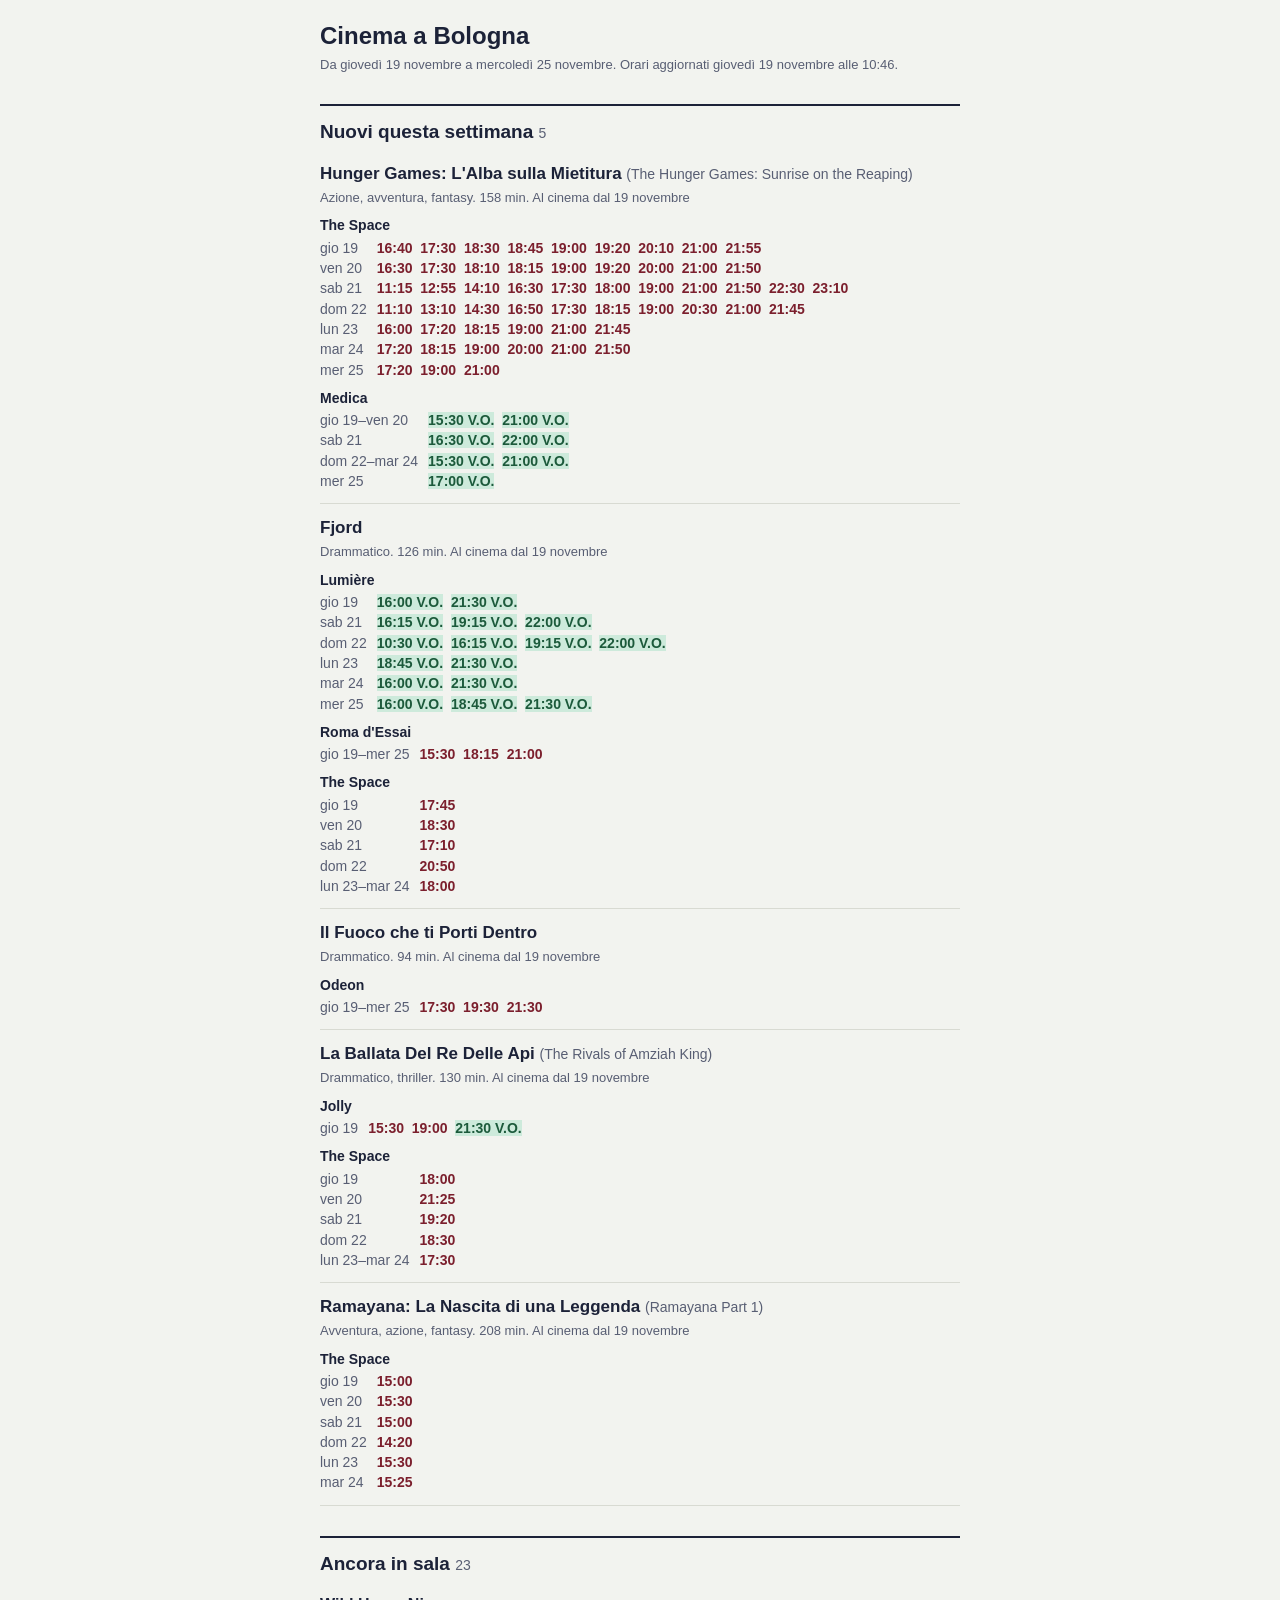
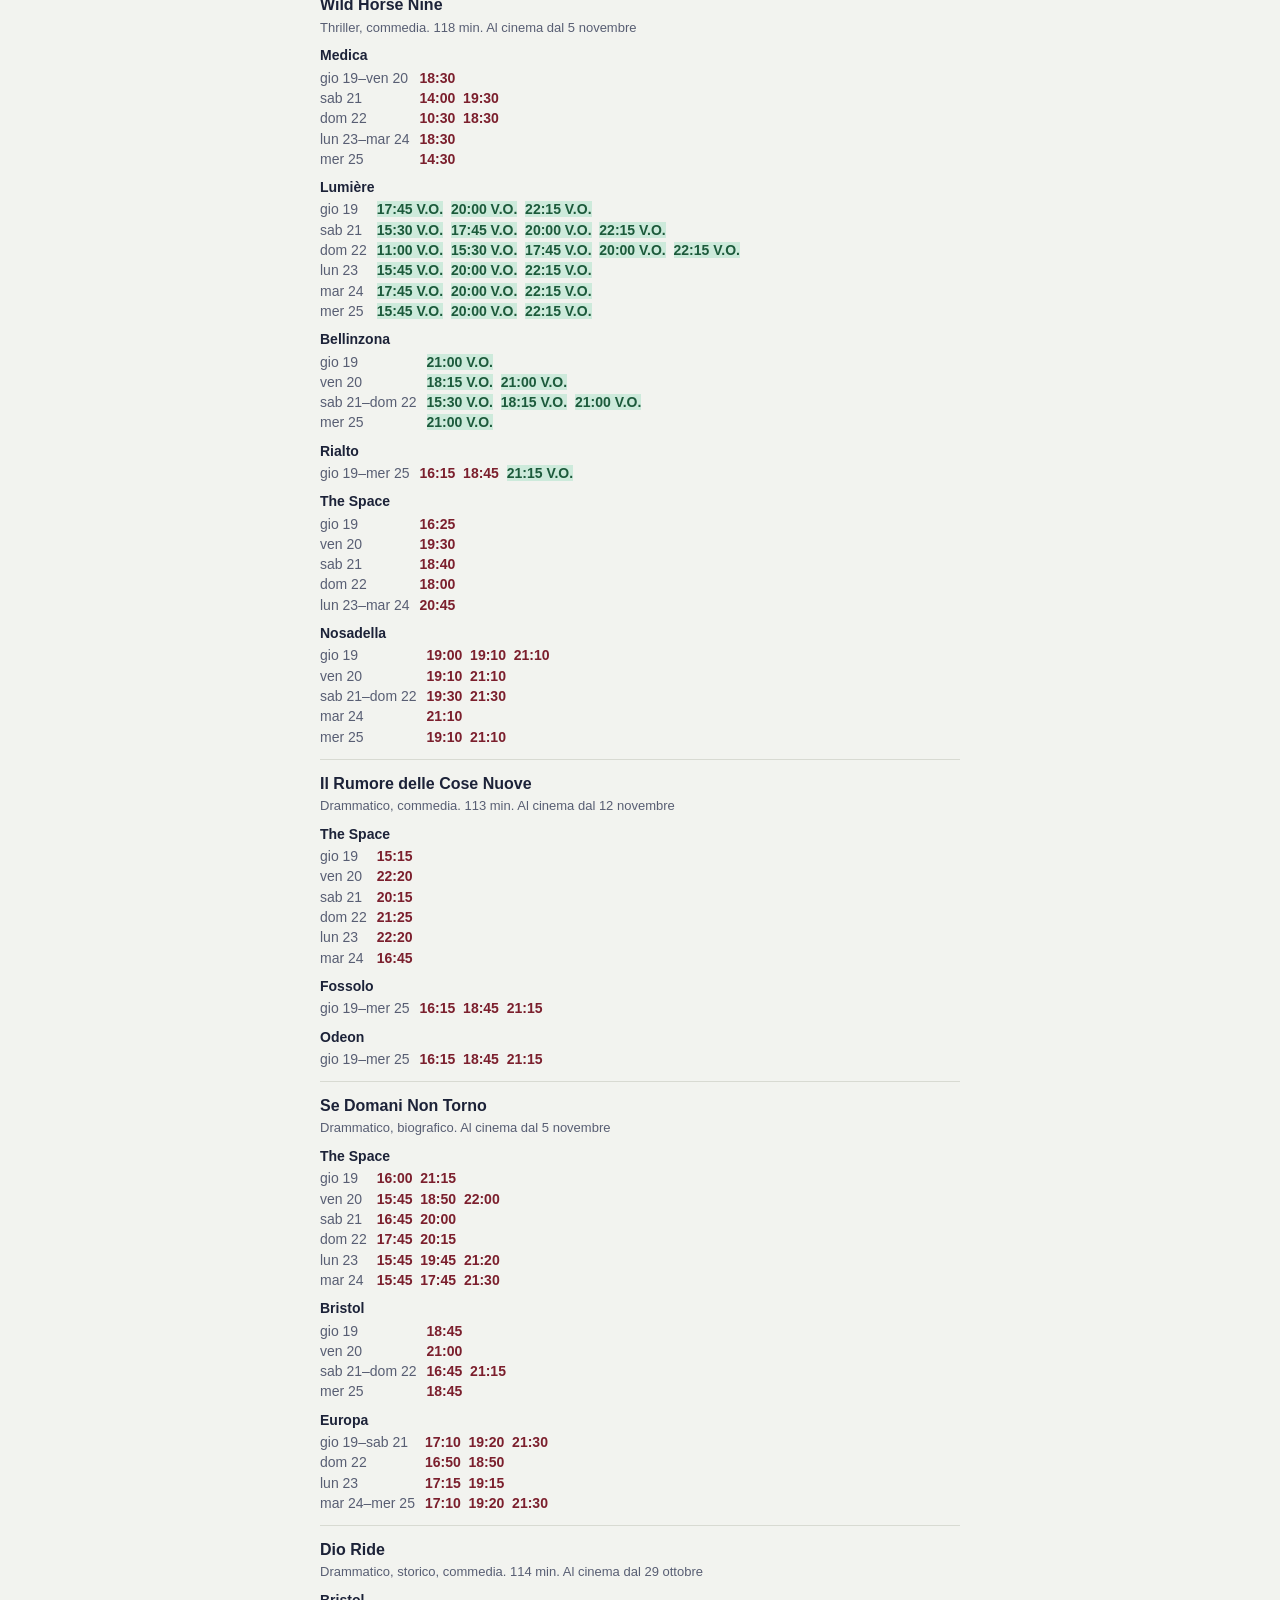
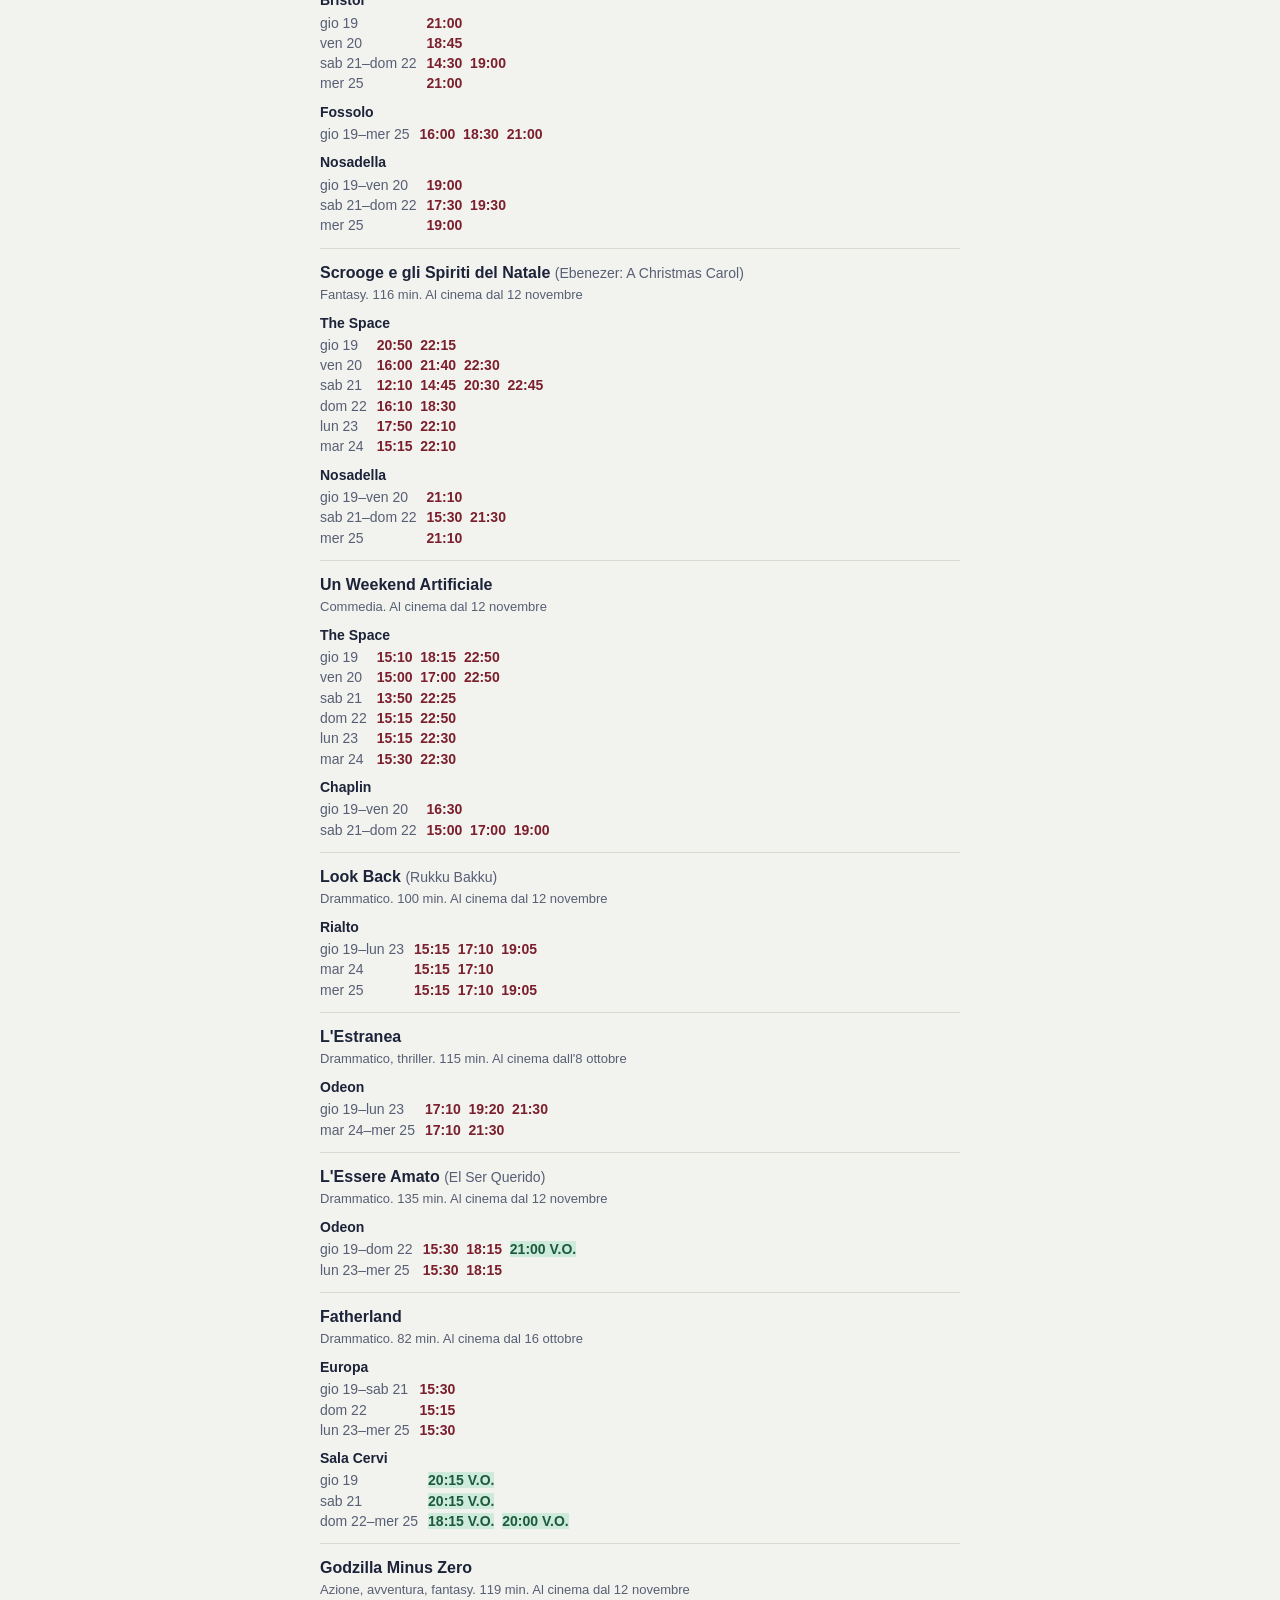
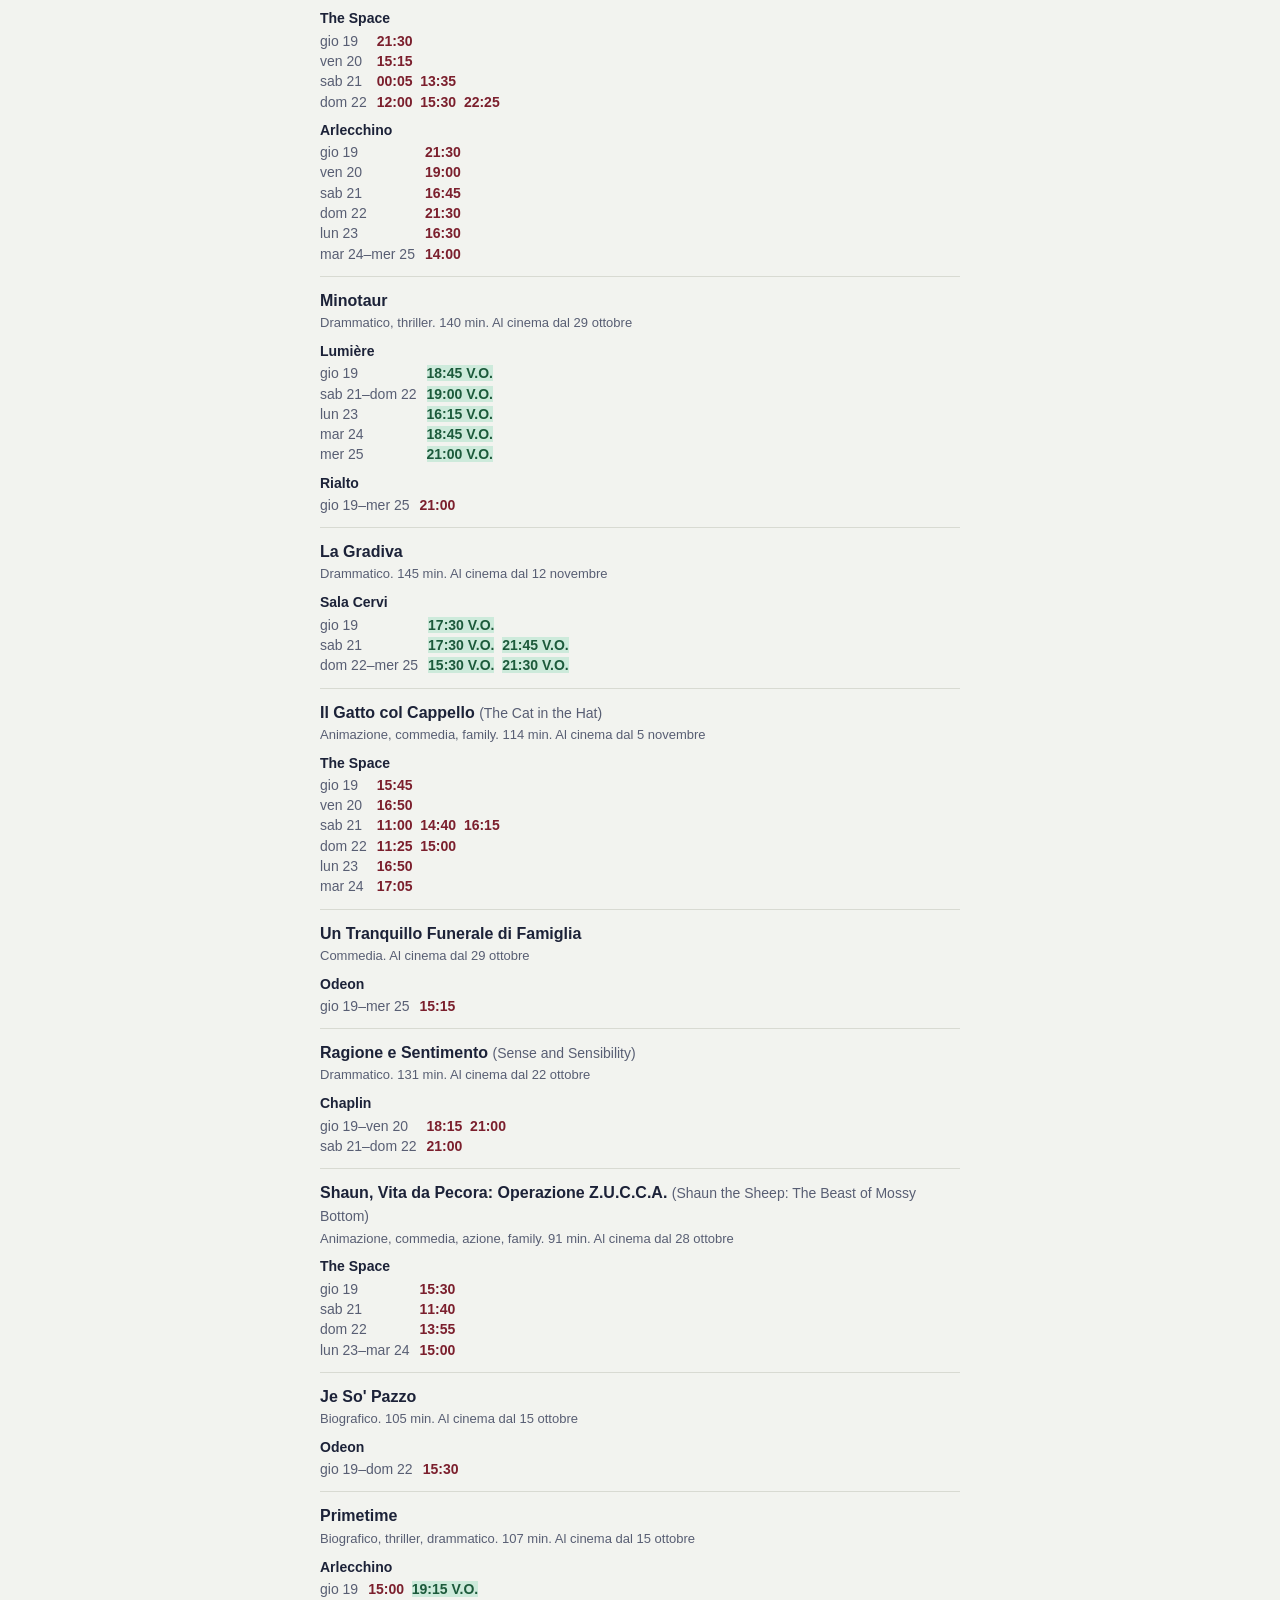
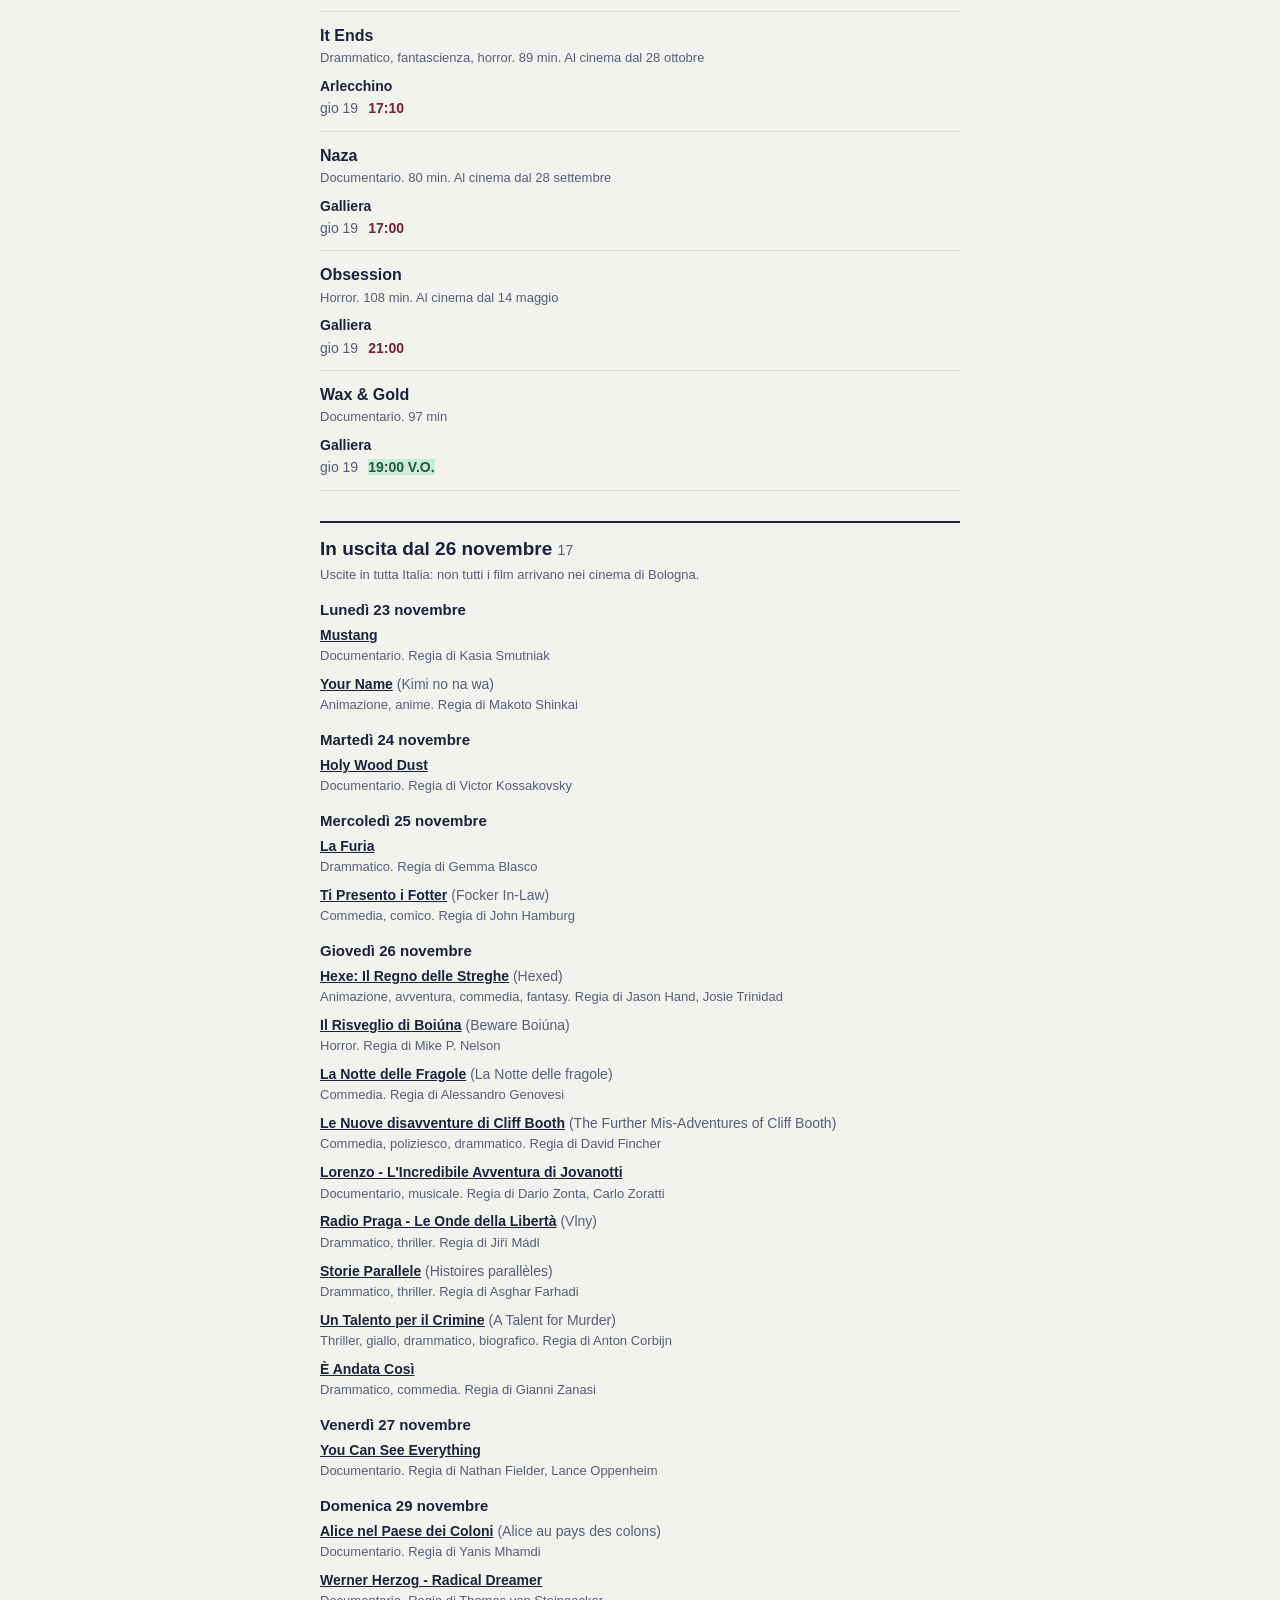
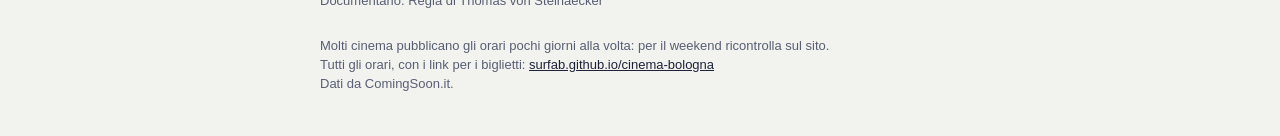
==== commit c158d3b0: "dati: programmazione del 2026-11-19 10:48" ====
--- a/data/email/email.html
+++ b/data/email/email.html
@@ -1 +1 @@
-<!doctype html><html lang="it"><head><meta charset="utf-8"><meta name="viewport" content="width=device-width,initial-scale=1"></head><body style="margin:0;padding:0;background-color:#F2F3EF"><table role="presentation" width="100%" cellpadding="0" cellspacing="0" bgcolor="#F2F3EF" style="background-color:#F2F3EF"><tr><td><div style="max-width:640px;margin:0 auto;padding:22px 16px 30px;color:#1C2238;font-family:Helvetica,Arial,sans-serif;font-size:15px;line-height:1.45"><h1 style="font-size:24px;line-height:1.15;margin:0 0 6px;color:#1C2238">Cinema a Bologna</h1><p style="color:#585E73;font-size:13px;margin:0">Da giovedì 19 novembre a mercoledì 25 novembre. Orari aggiornati giovedì 19 novembre alle 05:09.</p><h2 style="font-size:19px;margin:30px 0 4px;padding-top:12px;border-top:2px solid #1C2238;color:#1C2238">Nuovi questa settimana <span style="color:#585E73;font-weight:normal;font-size:14px">4</span></h2><div style="padding:12px 0;border-bottom:1px solid #D8DAD2"><p style="font-size:17px;font-weight:bold;margin:0;color:#1C2238"><a href="https://www.comingsoon.it/film/la-ballata-del-re-delle-api/68825/scheda/" style="color:#1C2238;text-decoration:none">La Ballata Del Re Delle Api</a> <span style="color:#585E73;font-weight:normal;font-size:14px">(The Rivals of Amziah King)</span></p><p style="color:#585E73;font-size:13px;margin:2px 0 6px">Drammatico, thriller. 130 min. Al cinema dal 19 novembre</p><p style="font-size:14px;font-weight:bold;margin:8px 0 2px;color:#1C2238">Jolly</p><table role="presentation" cellpadding="0" cellspacing="0" style="border-collapse:collapse;font-size:14px;color:#7B1F2D;font-weight:bold"><tr valign="top"><td style="color:#585E73;font-weight:normal;padding-right:10px;white-space:nowrap">gio 19</td><td><span style="background-color:#CDEADB;color:#1C5A3B">15:30&nbsp;V.O.</span> &nbsp;<span style="background-color:#CDEADB;color:#1C5A3B">19:00&nbsp;V.O.</span> &nbsp;<span style="background-color:#CDEADB;color:#1C5A3B">20:30&nbsp;V.O.</span> &nbsp;<span style="background-color:#CDEADB;color:#1C5A3B">21:30&nbsp;V.O.</span></td></tr></table></div><div style="padding:12px 0;border-bottom:1px solid #D8DAD2"><p style="font-size:17px;font-weight:bold;margin:0;color:#1C2238"><a href="https://www.comingsoon.it/film/in-un-battito/69463/scheda/" style="color:#1C2238;text-decoration:none">In un Battito</a></p><p style="color:#585E73;font-size:13px;margin:2px 0 6px">Documentario. 97 min. Al cinema dal 16 novembre</p><p style="font-size:14px;font-weight:bold;margin:8px 0 2px;color:#1C2238">Odeon</p><table role="presentation" cellpadding="0" cellspacing="0" style="border-collapse:collapse;font-size:14px;color:#7B1F2D;font-weight:bold"><tr valign="top"><td style="color:#585E73;font-weight:normal;padding-right:10px;white-space:nowrap">gio 19</td><td>17:35 &nbsp;21:30</td></tr></table><p style="font-size:14px;font-weight:bold;margin:8px 0 2px;color:#1C2238">The Space</p><table role="presentation" cellpadding="0" cellspacing="0" style="border-collapse:collapse;font-size:14px;color:#7B1F2D;font-weight:bold"><tr valign="top"><td style="color:#585E73;font-weight:normal;padding-right:10px;white-space:nowrap">gio 19</td><td>20:00</td></tr></table></div><div style="padding:12px 0;border-bottom:1px solid #D8DAD2"><p style="font-size:17px;font-weight:bold;margin:0;color:#1C2238"><a href="https://www.comingsoon.it/film/la-storia-infinita/5853/scheda/" style="color:#1C2238;text-decoration:none">La Storia Infinita</a> <span style="color:#585E73;font-weight:normal;font-size:14px">(Die unendliche Geschichte)</span></p><p style="color:#585E73;font-size:13px;margin:2px 0 6px">Fantasy. 101 min. Al cinema dal 16 novembre</p><p style="font-size:14px;font-weight:bold;margin:8px 0 2px;color:#1C2238">The Space</p><table role="presentation" cellpadding="0" cellspacing="0" style="border-collapse:collapse;font-size:14px;color:#7B1F2D;font-weight:bold"><tr valign="top"><td style="color:#585E73;font-weight:normal;padding-right:10px;white-space:nowrap">gio 19</td><td>18:25 &nbsp;19:15</td></tr></table></div><div style="padding:12px 0;border-bottom:1px solid #D8DAD2"><p style="font-size:17px;font-weight:bold;margin:0;color:#1C2238"><a href="https://www.comingsoon.it/film/2001-odissea-nello-spazio/565/scheda/" style="color:#1C2238;text-decoration:none">2001: Odissea nello spazio</a> <span style="color:#585E73;font-weight:normal;font-size:14px">(2001: A Space Odyssey)</span></p><p style="color:#585E73;font-size:13px;margin:2px 0 6px">Fantascienza. 141 min. Al cinema dal 16 novembre</p><p style="font-size:14px;font-weight:bold;margin:8px 0 2px;color:#1C2238">The Space</p><table role="presentation" cellpadding="0" cellspacing="0" style="border-collapse:collapse;font-size:14px;color:#7B1F2D;font-weight:bold"><tr valign="top"><td style="color:#585E73;font-weight:normal;padding-right:10px;white-space:nowrap">gio 19</td><td>21:40</td></tr></table></div><h2 style="font-size:19px;margin:30px 0 4px;padding-top:12px;border-top:2px solid #1C2238;color:#1C2238">Ancora in sala <span style="color:#585E73;font-weight:normal;font-size:14px">25</span></h2><div style="padding:12px 0;border-bottom:1px solid #D8DAD2"><p style="font-size:16px;font-weight:bold;margin:0;color:#1C2238"><a href="https://www.comingsoon.it/film/wild-horse-nine/68581/scheda/" style="color:#1C2238;text-decoration:none">Wild Horse Nine</a></p><p style="color:#585E73;font-size:13px;margin:2px 0 6px">Thriller, commedia. 118 min. Al cinema dal 5 novembre</p><p style="font-size:14px;font-weight:bold;margin:8px 0 2px;color:#1C2238">Medica</p><table role="presentation" cellpadding="0" cellspacing="0" style="border-collapse:collapse;font-size:14px;color:#7B1F2D;font-weight:bold"><tr valign="top"><td style="color:#585E73;font-weight:normal;padding-right:10px;white-space:nowrap">gio 19</td><td>16:15 &nbsp;18:30 &nbsp;<span style="background-color:#CDEADB;color:#1C5A3B">19:00&nbsp;V.O.</span> &nbsp;21:30</td></tr><tr valign="top"><td style="color:#585E73;font-weight:normal;padding-right:10px;white-space:nowrap">ven 20</td><td>18:30</td></tr><tr valign="top"><td style="color:#585E73;font-weight:normal;padding-right:10px;white-space:nowrap">sab 21</td><td>14:00 &nbsp;19:30</td></tr><tr valign="top"><td style="color:#585E73;font-weight:normal;padding-right:10px;white-space:nowrap">dom 22</td><td>10:30 &nbsp;18:30</td></tr><tr valign="top"><td style="color:#585E73;font-weight:normal;padding-right:10px;white-space:nowrap">lun 23–mar 24</td><td>18:30</td></tr><tr valign="top"><td style="color:#585E73;font-weight:normal;padding-right:10px;white-space:nowrap">mer 25</td><td>14:30</td></tr></table><p style="font-size:14px;font-weight:bold;margin:8px 0 2px;color:#1C2238">Lumière</p><table role="presentation" cellpadding="0" cellspacing="0" style="border-collapse:collapse;font-size:14px;color:#7B1F2D;font-weight:bold"><tr valign="top"><td style="color:#585E73;font-weight:normal;padding-right:10px;white-space:nowrap">gio 19</td><td><span style="background-color:#CDEADB;color:#1C5A3B">17:45&nbsp;V.O.</span> &nbsp;<span style="background-color:#CDEADB;color:#1C5A3B">20:00&nbsp;V.O.</span> &nbsp;<span style="background-color:#CDEADB;color:#1C5A3B">22:15&nbsp;V.O.</span></td></tr><tr valign="top"><td style="color:#585E73;font-weight:normal;padding-right:10px;white-space:nowrap">sab 21</td><td><span style="background-color:#CDEADB;color:#1C5A3B">15:30&nbsp;V.O.</span> &nbsp;<span style="background-color:#CDEADB;color:#1C5A3B">17:45&nbsp;V.O.</span> &nbsp;<span style="background-color:#CDEADB;color:#1C5A3B">20:00&nbsp;V.O.</span> &nbsp;<span style="background-color:#CDEADB;color:#1C5A3B">22:15&nbsp;V.O.</span></td></tr><tr valign="top"><td style="color:#585E73;font-weight:normal;padding-right:10px;white-space:nowrap">dom 22</td><td><span style="background-color:#CDEADB;color:#1C5A3B">11:00&nbsp;V.O.</span> &nbsp;<span style="background-color:#CDEADB;color:#1C5A3B">15:30&nbsp;V.O.</span> &nbsp;<span style="background-color:#CDEADB;color:#1C5A3B">17:45&nbsp;V.O.</span> &nbsp;<span style="background-color:#CDEADB;color:#1C5A3B">20:00&nbsp;V.O.</span> &nbsp;<span style="background-color:#CDEADB;color:#1C5A3B">22:15&nbsp;V.O.</span></td></tr><tr valign="top"><td style="color:#585E73;font-weight:normal;padding-right:10px;white-space:nowrap">lun 23</td><td><span style="background-color:#CDEADB;color:#1C5A3B">15:45&nbsp;V.O.</span> &nbsp;<span style="background-color:#CDEADB;color:#1C5A3B">20:00&nbsp;V.O.</span> &nbsp;<span style="background-color:#CDEADB;color:#1C5A3B">22:15&nbsp;V.O.</span></td></tr><tr valign="top"><td style="color:#585E73;font-weight:normal;padding-right:10px;white-space:nowrap">mar 24</td><td><span style="background-color:#CDEADB;color:#1C5A3B">17:45&nbsp;V.O.</span> &nbsp;<span style="background-color:#CDEADB;color:#1C5A3B">20:00&nbsp;V.O.</span> &nbsp;<span style="background-color:#CDEADB;color:#1C5A3B">22:15&nbsp;V.O.</span></td></tr><tr valign="top"><td style="color:#585E73;font-weight:normal;padding-right:10px;white-space:nowrap">mer 25</td><td><span style="background-color:#CDEADB;color:#1C5A3B">15:45&nbsp;V.O.</span> &nbsp;<span style="background-color:#CDEADB;color:#1C5A3B">20:00&nbsp;V.O.</span> &nbsp;<span style="background-color:#CDEADB;color:#1C5A3B">22:15&nbsp;V.O.</span></td></tr></table><p style="font-size:14px;font-weight:bold;margin:8px 0 2px;color:#1C2238">Bellinzona</p><table role="presentation" cellpadding="0" cellspacing="0" style="border-collapse:collapse;font-size:14px;color:#7B1F2D;font-weight:bold"><tr valign="top"><td style="color:#585E73;font-weight:normal;padding-right:10px;white-space:nowrap">gio 19</td><td>21:00</td></tr><tr valign="top"><td style="color:#585E73;font-weight:normal;padding-right:10px;white-space:nowrap">ven 20</td><td>18:15 &nbsp;21:00</td></tr><tr valign="top"><td style="color:#585E73;font-weight:normal;padding-right:10px;white-space:nowrap">sab 21–dom 22</td><td>15:30 &nbsp;18:15 &nbsp;21:00</td></tr><tr valign="top"><td style="color:#585E73;font-weight:normal;padding-right:10px;white-space:nowrap">mer 25</td><td>21:00</td></tr></table><p style="font-size:14px;font-weight:bold;margin:8px 0 2px;color:#1C2238">Rialto</p><table role="presentation" cellpadding="0" cellspacing="0" style="border-collapse:collapse;font-size:14px;color:#7B1F2D;font-weight:bold"><tr valign="top"><td style="color:#585E73;font-weight:normal;padding-right:10px;white-space:nowrap">gio 19–mer 25</td><td>16:15 &nbsp;18:45 &nbsp;21:15</td></tr></table><p style="font-size:14px;font-weight:bold;margin:8px 0 2px;color:#1C2238">The Space</p><table role="presentation" cellpadding="0" cellspacing="0" style="border-collapse:collapse;font-size:14px;color:#7B1F2D;font-weight:bold"><tr valign="top"><td style="color:#585E73;font-weight:normal;padding-right:10px;white-space:nowrap">gio 19</td><td>16:25 &nbsp;16:30 &nbsp;21:30</td></tr><tr valign="top"><td style="color:#585E73;font-weight:normal;padding-right:10px;white-space:nowrap">ven 20</td><td>19:30</td></tr><tr valign="top"><td style="color:#585E73;font-weight:normal;padding-right:10px;white-space:nowrap">sab 21</td><td>18:40</td></tr><tr valign="top"><td style="color:#585E73;font-weight:normal;padding-right:10px;white-space:nowrap">dom 22</td><td>18:00</td></tr><tr valign="top"><td style="color:#585E73;font-weight:normal;padding-right:10px;white-space:nowrap">lun 23–mar 24</td><td>20:45</td></tr></table><p style="font-size:14px;font-weight:bold;margin:8px 0 2px;color:#1C2238">Nosadella</p><table role="presentation" cellpadding="0" cellspacing="0" style="border-collapse:collapse;font-size:14px;color:#7B1F2D;font-weight:bold"><tr valign="top"><td style="color:#585E73;font-weight:normal;padding-right:10px;white-space:nowrap">gio 19</td><td>19:00 &nbsp;19:10 &nbsp;21:10</td></tr><tr valign="top"><td style="color:#585E73;font-weight:normal;padding-right:10px;white-space:nowrap">ven 20</td><td>19:10 &nbsp;21:10</td></tr><tr valign="top"><td style="color:#585E73;font-weight:normal;padding-right:10px;white-space:nowrap">sab 21–dom 22</td><td>19:30 &nbsp;21:30</td></tr><tr valign="top"><td style="color:#585E73;font-weight:normal;padding-right:10px;white-space:nowrap">mar 24</td><td>21:10</td></tr><tr valign="top"><td style="color:#585E73;font-weight:normal;padding-right:10px;white-space:nowrap">mer 25</td><td>19:10 &nbsp;21:10</td></tr></table></div><div style="padding:12px 0;border-bottom:1px solid #D8DAD2"><p style="font-size:16px;font-weight:bold;margin:0;color:#1C2238"><a href="https://www.comingsoon.it/film/se-domani-non-torno/68243/scheda/" style="color:#1C2238;text-decoration:none">Se Domani Non Torno</a></p><p style="color:#585E73;font-size:13px;margin:2px 0 6px">Drammatico, biografico. Al cinema dal 5 novembre</p><p style="font-size:14px;font-weight:bold;margin:8px 0 2px;color:#1C2238">Jolly</p><table role="presentation" cellpadding="0" cellspacing="0" style="border-collapse:collapse;font-size:14px;color:#7B1F2D;font-weight:bold"><tr valign="top"><td style="color:#585E73;font-weight:normal;padding-right:10px;white-space:nowrap">gio 19</td><td>17:45</td></tr><tr valign="top"><td style="color:#585E73;font-weight:normal;padding-right:10px;white-space:nowrap">ven 20</td><td>16:45 &nbsp;21:15</td></tr><tr valign="top"><td style="color:#585E73;font-weight:normal;padding-right:10px;white-space:nowrap">sab 21</td><td>19:20</td></tr><tr valign="top"><td style="color:#585E73;font-weight:normal;padding-right:10px;white-space:nowrap">dom 22</td><td>17:00</td></tr><tr valign="top"><td style="color:#585E73;font-weight:normal;padding-right:10px;white-space:nowrap">lun 23</td><td>16:45 &nbsp;21:15</td></tr><tr valign="top"><td style="color:#585E73;font-weight:normal;padding-right:10px;white-space:nowrap">mar 24</td><td>14:30 &nbsp;19:00</td></tr><tr valign="top"><td style="color:#585E73;font-weight:normal;padding-right:10px;white-space:nowrap">mer 25</td><td>16:45 &nbsp;21:15</td></tr></table><p style="font-size:14px;font-weight:bold;margin:8px 0 2px;color:#1C2238">The Space</p><table role="presentation" cellpadding="0" cellspacing="0" style="border-collapse:collapse;font-size:14px;color:#7B1F2D;font-weight:bold"><tr valign="top"><td style="color:#585E73;font-weight:normal;padding-right:10px;white-space:nowrap">gio 19</td><td>16:00 &nbsp;17:20 &nbsp;21:10 &nbsp;21:15</td></tr><tr valign="top"><td style="color:#585E73;font-weight:normal;padding-right:10px;white-space:nowrap">ven 20</td><td>15:45 &nbsp;18:50 &nbsp;22:00</td></tr><tr valign="top"><td style="color:#585E73;font-weight:normal;padding-right:10px;white-space:nowrap">sab 21</td><td>16:45 &nbsp;20:00</td></tr><tr valign="top"><td style="color:#585E73;font-weight:normal;padding-right:10px;white-space:nowrap">dom 22</td><td>17:45 &nbsp;20:15</td></tr><tr valign="top"><td style="color:#585E73;font-weight:normal;padding-right:10px;white-space:nowrap">lun 23</td><td>15:45 &nbsp;19:45 &nbsp;21:20</td></tr><tr valign="top"><td style="color:#585E73;font-weight:normal;padding-right:10px;white-space:nowrap">mar 24</td><td>15:45 &nbsp;17:45 &nbsp;21:30</td></tr></table><p style="font-size:14px;font-weight:bold;margin:8px 0 2px;color:#1C2238">Bristol</p><table role="presentation" cellpadding="0" cellspacing="0" style="border-collapse:collapse;font-size:14px;color:#7B1F2D;font-weight:bold"><tr valign="top"><td style="color:#585E73;font-weight:normal;padding-right:10px;white-space:nowrap">gio 19</td><td>18:45</td></tr><tr valign="top"><td style="color:#585E73;font-weight:normal;padding-right:10px;white-space:nowrap">ven 20</td><td>21:00</td></tr><tr valign="top"><td style="color:#585E73;font-weight:normal;padding-right:10px;white-space:nowrap">sab 21–dom 22</td><td>16:45 &nbsp;21:15</td></tr><tr valign="top"><td style="color:#585E73;font-weight:normal;padding-right:10px;white-space:nowrap">mer 25</td><td>18:45</td></tr></table><p style="font-size:14px;font-weight:bold;margin:8px 0 2px;color:#1C2238">Europa</p><table role="presentation" cellpadding="0" cellspacing="0" style="border-collapse:collapse;font-size:14px;color:#7B1F2D;font-weight:bold"><tr valign="top"><td style="color:#585E73;font-weight:normal;padding-right:10px;white-space:nowrap">gio 19–sab 21</td><td>17:10 &nbsp;19:20 &nbsp;21:30</td></tr><tr valign="top"><td style="color:#585E73;font-weight:normal;padding-right:10px;white-space:nowrap">dom 22</td><td>16:50 &nbsp;18:50</td></tr><tr valign="top"><td style="color:#585E73;font-weight:normal;padding-right:10px;white-space:nowrap">lun 23</td><td>17:15 &nbsp;19:15</td></tr><tr valign="top"><td style="color:#585E73;font-weight:normal;padding-right:10px;white-space:nowrap">mar 24–mer 25</td><td>17:10 &nbsp;19:20 &nbsp;21:30</td></tr></table></div><div style="padding:12px 0;border-bottom:1px solid #D8DAD2"><p style="font-size:16px;font-weight:bold;margin:0;color:#1C2238"><a href="https://www.comingsoon.it/film/il-rumore-delle-cose-nuove/68017/scheda/" style="color:#1C2238;text-decoration:none">Il Rumore delle Cose Nuove</a></p><p style="color:#585E73;font-size:13px;margin:2px 0 6px">Drammatico, commedia. 113 min. Al cinema dal 12 novembre</p><p style="font-size:14px;font-weight:bold;margin:8px 0 2px;color:#1C2238">The Space</p><table role="presentation" cellpadding="0" cellspacing="0" style="border-collapse:collapse;font-size:14px;color:#7B1F2D;font-weight:bold"><tr valign="top"><td style="color:#585E73;font-weight:normal;padding-right:10px;white-space:nowrap">gio 19</td><td>15:15 &nbsp;16:00 &nbsp;18:25 &nbsp;20:50</td></tr><tr valign="top"><td style="color:#585E73;font-weight:normal;padding-right:10px;white-space:nowrap">ven 20</td><td>22:20</td></tr><tr valign="top"><td style="color:#585E73;font-weight:normal;padding-right:10px;white-space:nowrap">sab 21</td><td>20:15</td></tr><tr valign="top"><td style="color:#585E73;font-weight:normal;padding-right:10px;white-space:nowrap">dom 22</td><td>21:25</td></tr><tr valign="top"><td style="color:#585E73;font-weight:normal;padding-right:10px;white-space:nowrap">lun 23</td><td>22:20</td></tr><tr valign="top"><td style="color:#585E73;font-weight:normal;padding-right:10px;white-space:nowrap">mar 24</td><td>16:45</td></tr></table><p style="font-size:14px;font-weight:bold;margin:8px 0 2px;color:#1C2238">Fossolo</p><table role="presentation" cellpadding="0" cellspacing="0" style="border-collapse:collapse;font-size:14px;color:#7B1F2D;font-weight:bold"><tr valign="top"><td style="color:#585E73;font-weight:normal;padding-right:10px;white-space:nowrap">gio 19–mer 25</td><td>16:15 &nbsp;18:45 &nbsp;21:15</td></tr></table><p style="font-size:14px;font-weight:bold;margin:8px 0 2px;color:#1C2238">Odeon</p><table role="presentation" cellpadding="0" cellspacing="0" style="border-collapse:collapse;font-size:14px;color:#7B1F2D;font-weight:bold"><tr valign="top"><td style="color:#585E73;font-weight:normal;padding-right:10px;white-space:nowrap">gio 19–mer 25</td><td>16:15 &nbsp;18:45 &nbsp;21:15</td></tr></table></div><div style="padding:12px 0;border-bottom:1px solid #D8DAD2"><p style="font-size:16px;font-weight:bold;margin:0;color:#1C2238"><a href="https://www.comingsoon.it/film/dio-ride/69130/scheda/" style="color:#1C2238;text-decoration:none">Dio Ride</a></p><p style="color:#585E73;font-size:13px;margin:2px 0 6px">Drammatico, storico, commedia. 114 min. Al cinema dal 29 ottobre</p><p style="font-size:14px;font-weight:bold;margin:8px 0 2px;color:#1C2238">Bristol</p><table role="presentation" cellpadding="0" cellspacing="0" style="border-collapse:collapse;font-size:14px;color:#7B1F2D;font-weight:bold"><tr valign="top"><td style="color:#585E73;font-weight:normal;padding-right:10px;white-space:nowrap">gio 19</td><td>21:00</td></tr><tr valign="top"><td style="color:#585E73;font-weight:normal;padding-right:10px;white-space:nowrap">ven 20</td><td>18:45</td></tr><tr valign="top"><td style="color:#585E73;font-weight:normal;padding-right:10px;white-space:nowrap">sab 21–dom 22</td><td>14:30 &nbsp;19:00</td></tr><tr valign="top"><td style="color:#585E73;font-weight:normal;padding-right:10px;white-space:nowrap">mer 25</td><td>21:00</td></tr></table><p style="font-size:14px;font-weight:bold;margin:8px 0 2px;color:#1C2238">Jolly</p><table role="presentation" cellpadding="0" cellspacing="0" style="border-collapse:collapse;font-size:14px;color:#7B1F2D;font-weight:bold"><tr valign="top"><td style="color:#585E73;font-weight:normal;padding-right:10px;white-space:nowrap">gio 19</td><td>15:30</td></tr><tr valign="top"><td style="color:#585E73;font-weight:normal;padding-right:10px;white-space:nowrap">ven 20</td><td>14:30 &nbsp;19:00</td></tr><tr valign="top"><td style="color:#585E73;font-weight:normal;padding-right:10px;white-space:nowrap">sab 21</td><td>14:30 &nbsp;21:30</td></tr><tr valign="top"><td style="color:#585E73;font-weight:normal;padding-right:10px;white-space:nowrap">dom 22</td><td>14:45 &nbsp;19:15</td></tr><tr valign="top"><td style="color:#585E73;font-weight:normal;padding-right:10px;white-space:nowrap">lun 23</td><td>14:30 &nbsp;19:00</td></tr><tr valign="top"><td style="color:#585E73;font-weight:normal;padding-right:10px;white-space:nowrap">mar 24</td><td>16:45 &nbsp;21:15</td></tr><tr valign="top"><td style="color:#585E73;font-weight:normal;padding-right:10px;white-space:nowrap">mer 25</td><td>14:30 &nbsp;19:00</td></tr></table><p style="font-size:14px;font-weight:bold;margin:8px 0 2px;color:#1C2238">The Space</p><table role="presentation" cellpadding="0" cellspacing="0" style="border-collapse:collapse;font-size:14px;color:#7B1F2D;font-weight:bold"><tr valign="top"><td style="color:#585E73;font-weight:normal;padding-right:10px;white-space:nowrap">gio 19</td><td>15:35</td></tr></table><p style="font-size:14px;font-weight:bold;margin:8px 0 2px;color:#1C2238">Fossolo</p><table role="presentation" cellpadding="0" cellspacing="0" style="border-collapse:collapse;font-size:14px;color:#7B1F2D;font-weight:bold"><tr valign="top"><td style="color:#585E73;font-weight:normal;padding-right:10px;white-space:nowrap">gio 19–mer 25</td><td>16:00 &nbsp;18:30 &nbsp;21:00</td></tr></table><p style="font-size:14px;font-weight:bold;margin:8px 0 2px;color:#1C2238">Nosadella</p><table role="presentation" cellpadding="0" cellspacing="0" style="border-collapse:collapse;font-size:14px;color:#7B1F2D;font-weight:bold"><tr valign="top"><td style="color:#585E73;font-weight:normal;padding-right:10px;white-space:nowrap">gio 19</td><td>19:00 &nbsp;21:10</td></tr><tr valign="top"><td style="color:#585E73;font-weight:normal;padding-right:10px;white-space:nowrap">ven 20</td><td>19:00</td></tr><tr valign="top"><td style="color:#585E73;font-weight:normal;padding-right:10px;white-space:nowrap">sab 21–dom 22</td><td>17:30 &nbsp;19:30</td></tr><tr valign="top"><td style="color:#585E73;font-weight:normal;padding-right:10px;white-space:nowrap">mer 25</td><td>19:00</td></tr></table></div><div style="padding:12px 0;border-bottom:1px solid #D8DAD2"><p style="font-size:16px;font-weight:bold;margin:0;color:#1C2238"><a href="https://www.comingsoon.it/film/un-weekend-artificiale/69096/scheda/" style="color:#1C2238;text-decoration:none">Un Weekend Artificiale</a></p><p style="color:#585E73;font-size:13px;margin:2px 0 6px">Commedia. Al cinema dal 12 novembre</p><p style="font-size:14px;font-weight:bold;margin:8px 0 2px;color:#1C2238">The Space</p><table role="presentation" cellpadding="0" cellspacing="0" style="border-collapse:collapse;font-size:14px;color:#7B1F2D;font-weight:bold"><tr valign="top"><td style="color:#585E73;font-weight:normal;padding-right:10px;white-space:nowrap">gio 19</td><td>15:10 &nbsp;16:35 &nbsp;18:15 &nbsp;19:05 &nbsp;21:50 &nbsp;22:50</td></tr><tr valign="top"><td style="color:#585E73;font-weight:normal;padding-right:10px;white-space:nowrap">ven 20</td><td>15:00 &nbsp;17:00 &nbsp;22:50</td></tr><tr valign="top"><td style="color:#585E73;font-weight:normal;padding-right:10px;white-space:nowrap">sab 21</td><td>13:50 &nbsp;22:25</td></tr><tr valign="top"><td style="color:#585E73;font-weight:normal;padding-right:10px;white-space:nowrap">dom 22</td><td>15:15 &nbsp;22:50</td></tr><tr valign="top"><td style="color:#585E73;font-weight:normal;padding-right:10px;white-space:nowrap">lun 23</td><td>15:15 &nbsp;22:30</td></tr><tr valign="top"><td style="color:#585E73;font-weight:normal;padding-right:10px;white-space:nowrap">mar 24</td><td>15:30 &nbsp;22:30</td></tr></table><p style="font-size:14px;font-weight:bold;margin:8px 0 2px;color:#1C2238">Chaplin</p><table role="presentation" cellpadding="0" cellspacing="0" style="border-collapse:collapse;font-size:14px;color:#7B1F2D;font-weight:bold"><tr valign="top"><td style="color:#585E73;font-weight:normal;padding-right:10px;white-space:nowrap">gio 19</td><td>16:30 &nbsp;17:00 &nbsp;19:00 &nbsp;21:00</td></tr><tr valign="top"><td style="color:#585E73;font-weight:normal;padding-right:10px;white-space:nowrap">ven 20</td><td>16:30</td></tr><tr valign="top"><td style="color:#585E73;font-weight:normal;padding-right:10px;white-space:nowrap">sab 21–dom 22</td><td>15:00 &nbsp;17:00 &nbsp;19:00</td></tr></table></div><div style="padding:12px 0;border-bottom:1px solid #D8DAD2"><p style="font-size:16px;font-weight:bold;margin:0;color:#1C2238"><a href="https://www.comingsoon.it/film/l-essere-amato/68677/scheda/" style="color:#1C2238;text-decoration:none">L&#x27;Essere Amato</a> <span style="color:#585E73;font-weight:normal;font-size:14px">(El Ser Querido)</span></p><p style="color:#585E73;font-size:13px;margin:2px 0 6px">Drammatico. 135 min. Al cinema dal 12 novembre</p><p style="font-size:14px;font-weight:bold;margin:8px 0 2px;color:#1C2238">Odeon</p><table role="presentation" cellpadding="0" cellspacing="0" style="border-collapse:collapse;font-size:14px;color:#7B1F2D;font-weight:bold"><tr valign="top"><td style="color:#585E73;font-weight:normal;padding-right:10px;white-space:nowrap">gio 19–dom 22</td><td>15:30 &nbsp;18:15 &nbsp;21:00</td></tr><tr valign="top"><td style="color:#585E73;font-weight:normal;padding-right:10px;white-space:nowrap">lun 23–mer 25</td><td>15:30 &nbsp;18:15</td></tr></table><p style="font-size:14px;font-weight:bold;margin:8px 0 2px;color:#1C2238">Galliera</p><table role="presentation" cellpadding="0" cellspacing="0" style="border-collapse:collapse;font-size:14px;color:#7B1F2D;font-weight:bold"><tr valign="top"><td style="color:#585E73;font-weight:normal;padding-right:10px;white-space:nowrap">gio 19</td><td>16:30</td></tr></table></div><div style="padding:12px 0;border-bottom:1px solid #D8DAD2"><p style="font-size:16px;font-weight:bold;margin:0;color:#1C2238"><a href="https://www.comingsoon.it/film/l-estranea/68142/scheda/" style="color:#1C2238;text-decoration:none">L&#x27;Estranea</a></p><p style="color:#585E73;font-size:13px;margin:2px 0 6px">Drammatico, thriller. 115 min. Al cinema dall&#x27;8 ottobre</p><p style="font-size:14px;font-weight:bold;margin:8px 0 2px;color:#1C2238">Odeon</p><table role="presentation" cellpadding="0" cellspacing="0" style="border-collapse:collapse;font-size:14px;color:#7B1F2D;font-weight:bold"><tr valign="top"><td style="color:#585E73;font-weight:normal;padding-right:10px;white-space:nowrap">gio 19–lun 23</td><td>17:10 &nbsp;19:20 &nbsp;21:30</td></tr><tr valign="top"><td style="color:#585E73;font-weight:normal;padding-right:10px;white-space:nowrap">mar 24–mer 25</td><td>17:10 &nbsp;21:30</td></tr></table></div><div style="padding:12px 0;border-bottom:1px solid #D8DAD2"><p style="font-size:16px;font-weight:bold;margin:0;color:#1C2238"><a href="https://www.comingsoon.it/film/scrooge-e-gli-spiriti-del-natale/68609/scheda/" style="color:#1C2238;text-decoration:none">Scrooge e gli Spiriti del Natale</a> <span style="color:#585E73;font-weight:normal;font-size:14px">(Ebenezer: A Christmas Carol)</span></p><p style="color:#585E73;font-size:13px;margin:2px 0 6px">Fantasy. 116 min. Al cinema dal 12 novembre</p><p style="font-size:14px;font-weight:bold;margin:8px 0 2px;color:#1C2238">The Space</p><table role="presentation" cellpadding="0" cellspacing="0" style="border-collapse:collapse;font-size:14px;color:#7B1F2D;font-weight:bold"><tr valign="top"><td style="color:#585E73;font-weight:normal;padding-right:10px;white-space:nowrap">gio 19</td><td>15:10 &nbsp;18:10 &nbsp;20:50 &nbsp;21:00 &nbsp;22:00 &nbsp;22:15</td></tr><tr valign="top"><td style="color:#585E73;font-weight:normal;padding-right:10px;white-space:nowrap">ven 20</td><td>16:00 &nbsp;21:40 &nbsp;22:30</td></tr><tr valign="top"><td style="color:#585E73;font-weight:normal;padding-right:10px;white-space:nowrap">sab 21</td><td>12:10 &nbsp;14:45 &nbsp;20:30 &nbsp;22:45</td></tr><tr valign="top"><td style="color:#585E73;font-weight:normal;padding-right:10px;white-space:nowrap">dom 22</td><td>16:10 &nbsp;18:30</td></tr><tr valign="top"><td style="color:#585E73;font-weight:normal;padding-right:10px;white-space:nowrap">lun 23</td><td>17:50 &nbsp;22:10</td></tr><tr valign="top"><td style="color:#585E73;font-weight:normal;padding-right:10px;white-space:nowrap">mar 24</td><td>15:15 &nbsp;22:10</td></tr></table></div><div style="padding:12px 0;border-bottom:1px solid #D8DAD2"><p style="font-size:16px;font-weight:bold;margin:0;color:#1C2238"><a href="https://www.comingsoon.it/film/fatherland/68676/scheda/" style="color:#1C2238;text-decoration:none">Fatherland</a></p><p style="color:#585E73;font-size:13px;margin:2px 0 6px">Drammatico. 82 min. Al cinema dal 16 ottobre</p><p style="font-size:14px;font-weight:bold;margin:8px 0 2px;color:#1C2238">Europa</p><table role="presentation" cellpadding="0" cellspacing="0" style="border-collapse:collapse;font-size:14px;color:#7B1F2D;font-weight:bold"><tr valign="top"><td style="color:#585E73;font-weight:normal;padding-right:10px;white-space:nowrap">gio 19–sab 21</td><td>15:30</td></tr><tr valign="top"><td style="color:#585E73;font-weight:normal;padding-right:10px;white-space:nowrap">dom 22</td><td>15:15</td></tr><tr valign="top"><td style="color:#585E73;font-weight:normal;padding-right:10px;white-space:nowrap">lun 23–mer 25</td><td>15:30</td></tr></table><p style="font-size:14px;font-weight:bold;margin:8px 0 2px;color:#1C2238">Sala Cervi</p><table role="presentation" cellpadding="0" cellspacing="0" style="border-collapse:collapse;font-size:14px;color:#7B1F2D;font-weight:bold"><tr valign="top"><td style="color:#585E73;font-weight:normal;padding-right:10px;white-space:nowrap">gio 19</td><td><span style="background-color:#CDEADB;color:#1C5A3B">19:45&nbsp;V.O.</span> &nbsp;<span style="background-color:#CDEADB;color:#1C5A3B">20:15&nbsp;V.O.</span></td></tr><tr valign="top"><td style="color:#585E73;font-weight:normal;padding-right:10px;white-space:nowrap">sab 21</td><td><span style="background-color:#CDEADB;color:#1C5A3B">20:15&nbsp;V.O.</span></td></tr><tr valign="top"><td style="color:#585E73;font-weight:normal;padding-right:10px;white-space:nowrap">dom 22–mer 25</td><td><span style="background-color:#CDEADB;color:#1C5A3B">18:15&nbsp;V.O.</span> &nbsp;<span style="background-color:#CDEADB;color:#1C5A3B">20:00&nbsp;V.O.</span></td></tr></table></div><div style="padding:12px 0;border-bottom:1px solid #D8DAD2"><p style="font-size:16px;font-weight:bold;margin:0;color:#1C2238"><a href="https://www.comingsoon.it/film/godzilla-minus-zero/68697/scheda/" style="color:#1C2238;text-decoration:none">Godzilla Minus Zero</a></p><p style="color:#585E73;font-size:13px;margin:2px 0 6px">Azione, avventura, fantasy. 119 min. Al cinema dal 12 novembre</p><p style="font-size:14px;font-weight:bold;margin:8px 0 2px;color:#1C2238">The Space</p><table role="presentation" cellpadding="0" cellspacing="0" style="border-collapse:collapse;font-size:14px;color:#7B1F2D;font-weight:bold"><tr valign="top"><td style="color:#585E73;font-weight:normal;padding-right:10px;white-space:nowrap">gio 19</td><td>15:15 &nbsp;18:50 &nbsp;21:30 &nbsp;22:10</td></tr><tr valign="top"><td style="color:#585E73;font-weight:normal;padding-right:10px;white-space:nowrap">ven 20</td><td>15:15</td></tr><tr valign="top"><td style="color:#585E73;font-weight:normal;padding-right:10px;white-space:nowrap">sab 21</td><td>00:05 &nbsp;13:35</td></tr><tr valign="top"><td style="color:#585E73;font-weight:normal;padding-right:10px;white-space:nowrap">dom 22</td><td>12:00 &nbsp;15:30 &nbsp;22:25</td></tr></table><p style="font-size:14px;font-weight:bold;margin:8px 0 2px;color:#1C2238">Arlecchino</p><table role="presentation" cellpadding="0" cellspacing="0" style="border-collapse:collapse;font-size:14px;color:#7B1F2D;font-weight:bold"><tr valign="top"><td style="color:#585E73;font-weight:normal;padding-right:10px;white-space:nowrap">gio 19</td><td><span style="background-color:#CDEADB;color:#1C5A3B">19:05&nbsp;V.O.</span> &nbsp;<span style="background-color:#CDEADB;color:#1C5A3B">21:30&nbsp;V.O.</span></td></tr><tr valign="top"><td style="color:#585E73;font-weight:normal;padding-right:10px;white-space:nowrap">ven 20</td><td><span style="background-color:#CDEADB;color:#1C5A3B">19:00&nbsp;V.O.</span></td></tr><tr valign="top"><td style="color:#585E73;font-weight:normal;padding-right:10px;white-space:nowrap">sab 21</td><td><span style="background-color:#CDEADB;color:#1C5A3B">16:45&nbsp;V.O.</span></td></tr><tr valign="top"><td style="color:#585E73;font-weight:normal;padding-right:10px;white-space:nowrap">dom 22</td><td><span style="background-color:#CDEADB;color:#1C5A3B">21:30&nbsp;V.O.</span></td></tr><tr valign="top"><td style="color:#585E73;font-weight:normal;padding-right:10px;white-space:nowrap">lun 23</td><td><span style="background-color:#CDEADB;color:#1C5A3B">16:30&nbsp;V.O.</span></td></tr><tr valign="top"><td style="color:#585E73;font-weight:normal;padding-right:10px;white-space:nowrap">mar 24–mer 25</td><td><span style="background-color:#CDEADB;color:#1C5A3B">14:00&nbsp;V.O.</span></td></tr></table></div><div style="padding:12px 0;border-bottom:1px solid #D8DAD2"><p style="font-size:16px;font-weight:bold;margin:0;color:#1C2238"><a href="https://www.comingsoon.it/film/look-back/69165/scheda/" style="color:#1C2238;text-decoration:none">Look Back</a> <span style="color:#585E73;font-weight:normal;font-size:14px">(Rukku Bakku)</span></p><p style="color:#585E73;font-size:13px;margin:2px 0 6px">Drammatico. 100 min. Al cinema dal 12 novembre</p><p style="font-size:14px;font-weight:bold;margin:8px 0 2px;color:#1C2238">The Space</p><table role="presentation" cellpadding="0" cellspacing="0" style="border-collapse:collapse;font-size:14px;color:#7B1F2D;font-weight:bold"><tr valign="top"><td style="color:#585E73;font-weight:normal;padding-right:10px;white-space:nowrap">gio 19</td><td>15:35 &nbsp;19:20</td></tr><tr valign="top"><td style="color:#585E73;font-weight:normal;padding-right:10px;white-space:nowrap">sab 21</td><td>00:40</td></tr></table><p style="font-size:14px;font-weight:bold;margin:8px 0 2px;color:#1C2238">Lumière</p><table role="presentation" cellpadding="0" cellspacing="0" style="border-collapse:collapse;font-size:14px;color:#7B1F2D;font-weight:bold"><tr valign="top"><td style="color:#585E73;font-weight:normal;padding-right:10px;white-space:nowrap">gio 19</td><td><span style="background-color:#CDEADB;color:#1C5A3B">10:00&nbsp;V.O.</span> &nbsp;<span style="background-color:#CDEADB;color:#1C5A3B">15:45&nbsp;V.O.</span> &nbsp;<span style="background-color:#CDEADB;color:#1C5A3B">17:30&nbsp;V.O.</span> &nbsp;<span style="background-color:#CDEADB;color:#1C5A3B">19:45&nbsp;V.O.</span> &nbsp;<span style="background-color:#CDEADB;color:#1C5A3B">22:00&nbsp;V.O.</span></td></tr><tr valign="top"><td style="color:#585E73;font-weight:normal;padding-right:10px;white-space:nowrap">sab 21–dom 22</td><td><span style="background-color:#CDEADB;color:#1C5A3B">17:15&nbsp;V.O.</span> &nbsp;<span style="background-color:#CDEADB;color:#1C5A3B">21:30&nbsp;V.O.</span></td></tr><tr valign="top"><td style="color:#585E73;font-weight:normal;padding-right:10px;white-space:nowrap">lun 23</td><td><span style="background-color:#CDEADB;color:#1C5A3B">18:00&nbsp;V.O.</span></td></tr><tr valign="top"><td style="color:#585E73;font-weight:normal;padding-right:10px;white-space:nowrap">mar 24</td><td><span style="background-color:#CDEADB;color:#1C5A3B">15:45&nbsp;V.O.</span></td></tr><tr valign="top"><td style="color:#585E73;font-weight:normal;padding-right:10px;white-space:nowrap">mer 25</td><td><span style="background-color:#CDEADB;color:#1C5A3B">18:00&nbsp;V.O.</span></td></tr></table><p style="font-size:14px;font-weight:bold;margin:8px 0 2px;color:#1C2238">Roma d&#x27;Essai</p><table role="presentation" cellpadding="0" cellspacing="0" style="border-collapse:collapse;font-size:14px;color:#7B1F2D;font-weight:bold"><tr valign="top"><td style="color:#585E73;font-weight:normal;padding-right:10px;white-space:nowrap">gio 19</td><td>16:30 &nbsp;18:45 &nbsp;21:00</td></tr></table></div><div style="padding:12px 0;border-bottom:1px solid #D8DAD2"><p style="font-size:16px;font-weight:bold;margin:0;color:#1C2238"><a href="https://www.comingsoon.it/film/il-gatto-col-cappello/67427/scheda/" style="color:#1C2238;text-decoration:none">Il Gatto col Cappello</a> <span style="color:#585E73;font-weight:normal;font-size:14px">(The Cat in the Hat)</span></p><p style="color:#585E73;font-size:13px;margin:2px 0 6px">Animazione, commedia, family. 114 min. Al cinema dal 5 novembre</p><p style="font-size:14px;font-weight:bold;margin:8px 0 2px;color:#1C2238">The Space</p><table role="presentation" cellpadding="0" cellspacing="0" style="border-collapse:collapse;font-size:14px;color:#7B1F2D;font-weight:bold"><tr valign="top"><td style="color:#585E73;font-weight:normal;padding-right:10px;white-space:nowrap">gio 19</td><td>15:45 &nbsp;16:20</td></tr><tr valign="top"><td style="color:#585E73;font-weight:normal;padding-right:10px;white-space:nowrap">ven 20</td><td>16:50</td></tr><tr valign="top"><td style="color:#585E73;font-weight:normal;padding-right:10px;white-space:nowrap">sab 21</td><td>11:00 &nbsp;14:40 &nbsp;16:15</td></tr><tr valign="top"><td style="color:#585E73;font-weight:normal;padding-right:10px;white-space:nowrap">dom 22</td><td>11:25 &nbsp;15:00</td></tr><tr valign="top"><td style="color:#585E73;font-weight:normal;padding-right:10px;white-space:nowrap">lun 23</td><td>16:50</td></tr><tr valign="top"><td style="color:#585E73;font-weight:normal;padding-right:10px;white-space:nowrap">mar 24</td><td>17:05</td></tr></table><p style="font-size:14px;font-weight:bold;margin:8px 0 2px;color:#1C2238">Arlecchino</p><table role="presentation" cellpadding="0" cellspacing="0" style="border-collapse:collapse;font-size:14px;color:#7B1F2D;font-weight:bold"><tr valign="top"><td style="color:#585E73;font-weight:normal;padding-right:10px;white-space:nowrap">gio 19</td><td>14:45</td></tr></table></div><div style="padding:12px 0;border-bottom:1px solid #D8DAD2"><p style="font-size:16px;font-weight:bold;margin:0;color:#1C2238"><a href="https://www.comingsoon.it/film/minotaur/68680/scheda/" style="color:#1C2238;text-decoration:none">Minotaur</a></p><p style="color:#585E73;font-size:13px;margin:2px 0 6px">Drammatico, thriller. 140 min. Al cinema dal 29 ottobre</p><p style="font-size:14px;font-weight:bold;margin:8px 0 2px;color:#1C2238">Rialto</p><table role="presentation" cellpadding="0" cellspacing="0" style="border-collapse:collapse;font-size:14px;color:#7B1F2D;font-weight:bold"><tr valign="top"><td style="color:#585E73;font-weight:normal;padding-right:10px;white-space:nowrap">gio 19</td><td>15:30 &nbsp;18:15 &nbsp;21:00</td></tr><tr valign="top"><td style="color:#585E73;font-weight:normal;padding-right:10px;white-space:nowrap">ven 20–mer 25</td><td>21:00</td></tr></table><p style="font-size:14px;font-weight:bold;margin:8px 0 2px;color:#1C2238">Sala Cervi</p><table role="presentation" cellpadding="0" cellspacing="0" style="border-collapse:collapse;font-size:14px;color:#7B1F2D;font-weight:bold"><tr valign="top"><td style="color:#585E73;font-weight:normal;padding-right:10px;white-space:nowrap">gio 19</td><td><span style="background-color:#CDEADB;color:#1C5A3B">17:15&nbsp;V.O.</span> &nbsp;<span style="background-color:#CDEADB;color:#1C5A3B">21:30&nbsp;V.O.</span></td></tr></table></div><div style="padding:12px 0;border-bottom:1px solid #D8DAD2"><p style="font-size:16px;font-weight:bold;margin:0;color:#1C2238"><a href="https://www.comingsoon.it/film/un-tranquillo-funerale-di-famiglia/68729/scheda/" style="color:#1C2238;text-decoration:none">Un Tranquillo Funerale di Famiglia</a></p><p style="color:#585E73;font-size:13px;margin:2px 0 6px">Commedia. Al cinema dal 29 ottobre</p><p style="font-size:14px;font-weight:bold;margin:8px 0 2px;color:#1C2238">Odeon</p><table role="presentation" cellpadding="0" cellspacing="0" style="border-collapse:collapse;font-size:14px;color:#7B1F2D;font-weight:bold"><tr valign="top"><td style="color:#585E73;font-weight:normal;padding-right:10px;white-space:nowrap">gio 19–mer 25</td><td>15:15</td></tr></table></div><div style="padding:12px 0;border-bottom:1px solid #D8DAD2"><p style="font-size:16px;font-weight:bold;margin:0;color:#1C2238"><a href="https://www.comingsoon.it/film/je-so-pazzo/67032/scheda/" style="color:#1C2238;text-decoration:none">Je So&#x27; Pazzo</a></p><p style="color:#585E73;font-size:13px;margin:2px 0 6px">Biografico. 105 min. Al cinema dal 15 ottobre</p><p style="font-size:14px;font-weight:bold;margin:8px 0 2px;color:#1C2238">Odeon</p><table role="presentation" cellpadding="0" cellspacing="0" style="border-collapse:collapse;font-size:14px;color:#7B1F2D;font-weight:bold"><tr valign="top"><td style="color:#585E73;font-weight:normal;padding-right:10px;white-space:nowrap">gio 19</td><td>15:30 &nbsp;19:20</td></tr><tr valign="top"><td style="color:#585E73;font-weight:normal;padding-right:10px;white-space:nowrap">ven 20–dom 22</td><td>15:30</td></tr></table></div><div style="padding:12px 0;border-bottom:1px solid #D8DAD2"><p style="font-size:16px;font-weight:bold;margin:0;color:#1C2238"><a href="https://www.comingsoon.it/film/come-rapinare-una-banca/68934/scheda/" style="color:#1C2238;text-decoration:none">Come Rapinare una Banca</a> <span style="color:#585E73;font-weight:normal;font-size:14px">(How to Rob a Bank)</span></p><p style="color:#585E73;font-size:13px;margin:2px 0 6px">Azione, thriller. 122 min. Al cinema dal 12 novembre</p><p style="font-size:14px;font-weight:bold;margin:8px 0 2px;color:#1C2238">The Space</p><table role="presentation" cellpadding="0" cellspacing="0" style="border-collapse:collapse;font-size:14px;color:#7B1F2D;font-weight:bold"><tr valign="top"><td style="color:#585E73;font-weight:normal;padding-right:10px;white-space:nowrap">gio 19</td><td>22:30</td></tr><tr valign="top"><td style="color:#585E73;font-weight:normal;padding-right:10px;white-space:nowrap">sab 21</td><td>11:30</td></tr><tr valign="top"><td style="color:#585E73;font-weight:normal;padding-right:10px;white-space:nowrap">dom 22</td><td>11:05</td></tr></table></div><div style="padding:12px 0;border-bottom:1px solid #D8DAD2"><p style="font-size:16px;font-weight:bold;margin:0;color:#1C2238"><a href="https://www.comingsoon.it/film/primetime/68904/scheda/" style="color:#1C2238;text-decoration:none">Primetime</a></p><p style="color:#585E73;font-size:13px;margin:2px 0 6px">Biografico, thriller, drammatico. 107 min. Al cinema dal 15 ottobre</p><p style="font-size:14px;font-weight:bold;margin:8px 0 2px;color:#1C2238">Arlecchino</p><table role="presentation" cellpadding="0" cellspacing="0" style="border-collapse:collapse;font-size:14px;color:#7B1F2D;font-weight:bold"><tr valign="top"><td style="color:#585E73;font-weight:normal;padding-right:10px;white-space:nowrap">gio 19</td><td>15:00 &nbsp;19:15 &nbsp;21:30</td></tr></table></div><div style="padding:12px 0;border-bottom:1px solid #D8DAD2"><p style="font-size:16px;font-weight:bold;margin:0;color:#1C2238"><a href="https://www.comingsoon.it/film/it-ends/69154/scheda/" style="color:#1C2238;text-decoration:none">It Ends</a></p><p style="color:#585E73;font-size:13px;margin:2px 0 6px">Drammatico, fantascienza, horror. 89 min. Al cinema dal 28 ottobre</p><p style="font-size:14px;font-weight:bold;margin:8px 0 2px;color:#1C2238">Arlecchino</p><table role="presentation" cellpadding="0" cellspacing="0" style="border-collapse:collapse;font-size:14px;color:#7B1F2D;font-weight:bold"><tr valign="top"><td style="color:#585E73;font-weight:normal;padding-right:10px;white-space:nowrap">gio 19</td><td>17:00 &nbsp;17:10</td></tr></table></div><div style="padding:12px 0;border-bottom:1px solid #D8DAD2"><p style="font-size:16px;font-weight:bold;margin:0;color:#1C2238"><a href="https://www.comingsoon.it/film/la-gradiva/68900/scheda/" style="color:#1C2238;text-decoration:none">La Gradiva</a></p><p style="color:#585E73;font-size:13px;margin:2px 0 6px">Drammatico. 145 min. Al cinema dal 12 novembre</p><p style="font-size:14px;font-weight:bold;margin:8px 0 2px;color:#1C2238">Lumière</p><table role="presentation" cellpadding="0" cellspacing="0" style="border-collapse:collapse;font-size:14px;color:#7B1F2D;font-weight:bold"><tr valign="top"><td style="color:#585E73;font-weight:normal;padding-right:10px;white-space:nowrap">gio 19</td><td><span style="background-color:#CDEADB;color:#1C5A3B">16:15&nbsp;V.O.</span> &nbsp;<span style="background-color:#CDEADB;color:#1C5A3B">19:00&nbsp;V.O.</span></td></tr></table></div><div style="padding:12px 0;border-bottom:1px solid #D8DAD2"><p style="font-size:16px;font-weight:bold;margin:0;color:#1C2238"><a href="https://www.comingsoon.it/film/elon-musk-unveiled-the-tesla-experiment/69425/scheda/" style="color:#1C2238;text-decoration:none">Elon Musk Unveiled. The tesla Experiment</a></p><p style="color:#585E73;font-size:13px;margin:2px 0 6px">Documentario. 90 min. Al cinema dal 28 ottobre</p><p style="font-size:14px;font-weight:bold;margin:8px 0 2px;color:#1C2238">Galliera</p><table role="presentation" cellpadding="0" cellspacing="0" style="border-collapse:collapse;font-size:14px;color:#7B1F2D;font-weight:bold"><tr valign="top"><td style="color:#585E73;font-weight:normal;padding-right:10px;white-space:nowrap">gio 19</td><td><span style="background-color:#CDEADB;color:#1C5A3B">21:30&nbsp;V.O.</span></td></tr></table></div><div style="padding:12px 0;border-bottom:1px solid #D8DAD2"><p style="font-size:16px;font-weight:bold;margin:0;color:#1C2238"><a href="https://www.comingsoon.it/film/hope/68706/scheda/" style="color:#1C2238;text-decoration:none">Hope</a></p><p style="color:#585E73;font-size:13px;margin:2px 0 6px">Azione, thriller, horror. 157 min. Al cinema dal 5 novembre</p><p style="font-size:14px;font-weight:bold;margin:8px 0 2px;color:#1C2238">Lumière</p><table role="presentation" cellpadding="0" cellspacing="0" style="border-collapse:collapse;font-size:14px;color:#7B1F2D;font-weight:bold"><tr valign="top"><td style="color:#585E73;font-weight:normal;padding-right:10px;white-space:nowrap">gio 19</td><td><span style="background-color:#CDEADB;color:#1C5A3B">21:45&nbsp;V.O.</span></td></tr></table></div><div style="padding:12px 0;border-bottom:1px solid #D8DAD2"><p style="font-size:16px;font-weight:bold;margin:0;color:#1C2238"><a href="https://www.comingsoon.it/film/il-canto-della-foresta/67900/scheda/" style="color:#1C2238;text-decoration:none">Il Canto della Foresta</a> <span style="color:#585E73;font-weight:normal;font-size:14px">(Le Chant des Forêts)</span></p><p style="color:#585E73;font-size:13px;margin:2px 0 6px">Documentario. 95 min. Al cinema dal 12 novembre</p><p style="font-size:14px;font-weight:bold;margin:8px 0 2px;color:#1C2238">Galliera</p><table role="presentation" cellpadding="0" cellspacing="0" style="border-collapse:collapse;font-size:14px;color:#7B1F2D;font-weight:bold"><tr valign="top"><td style="color:#585E73;font-weight:normal;padding-right:10px;white-space:nowrap">gio 19</td><td>19:00</td></tr></table></div><div style="padding:12px 0;border-bottom:1px solid #D8DAD2"><p style="font-size:16px;font-weight:bold;margin:0;color:#1C2238"><a href="https://www.comingsoon.it/film/odissea/66812/scheda/" style="color:#1C2238;text-decoration:none">Odissea</a> <span style="color:#585E73;font-weight:normal;font-size:14px">(The Odyssey)</span></p><p style="color:#585E73;font-size:13px;margin:2px 0 6px">Avventura, azione, storico, drammatico. 172 min. Al cinema dal 16 luglio</p><p style="font-size:14px;font-weight:bold;margin:8px 0 2px;color:#1C2238">The Space</p><table role="presentation" cellpadding="0" cellspacing="0" style="border-collapse:collapse;font-size:14px;color:#7B1F2D;font-weight:bold"><tr valign="top"><td style="color:#585E73;font-weight:normal;padding-right:10px;white-space:nowrap">gio 19</td><td>18:10</td></tr></table></div><div style="padding:12px 0;border-bottom:1px solid #D8DAD2"><p style="font-size:16px;font-weight:bold;margin:0;color:#1C2238"><a href="https://www.comingsoon.it/film/ragione-e-sentimento/67762/scheda/" style="color:#1C2238;text-decoration:none">Ragione e Sentimento</a> <span style="color:#585E73;font-weight:normal;font-size:14px">(Sense and Sensibility)</span></p><p style="color:#585E73;font-size:13px;margin:2px 0 6px">Drammatico. 131 min. Al cinema dal 22 ottobre</p><p style="font-size:14px;font-weight:bold;margin:8px 0 2px;color:#1C2238">Odeon</p><table role="presentation" cellpadding="0" cellspacing="0" style="border-collapse:collapse;font-size:14px;color:#7B1F2D;font-weight:bold"><tr valign="top"><td style="color:#585E73;font-weight:normal;padding-right:10px;white-space:nowrap">gio 19</td><td>15:15</td></tr></table></div><div style="padding:12px 0;border-bottom:1px solid #D8DAD2"><p style="font-size:16px;font-weight:bold;margin:0;color:#1C2238"><a href="https://www.comingsoon.it/film/zustissia/69177/scheda/" style="color:#1C2238;text-decoration:none">Zustissia</a></p><p style="color:#585E73;font-size:13px;margin:2px 0 6px">Drammatico. 111 min. Al cinema dal 15 ottobre</p><p style="font-size:14px;font-weight:bold;margin:8px 0 2px;color:#1C2238">Odeon</p><table role="presentation" cellpadding="0" cellspacing="0" style="border-collapse:collapse;font-size:14px;color:#7B1F2D;font-weight:bold"><tr valign="top"><td style="color:#585E73;font-weight:normal;padding-right:10px;white-space:nowrap">gio 19</td><td>19:15</td></tr></table></div><h2 style="font-size:19px;margin:30px 0 4px;padding-top:12px;border-top:2px solid #1C2238;color:#1C2238">In uscita dal 26 novembre <span style="color:#585E73;font-weight:normal;font-size:14px">17</span></h2><p style="color:#585E73;font-size:13px;margin:2px 0 6px">Uscite in tutta Italia: non tutti i film arrivano nei cinema di Bologna.</p><h3 style="font-size:15px;margin:14px 0 4px;color:#1C2238">Lunedì 23 novembre</h3><p style="margin:0 0 8px;font-size:14px"><b><a href="https://www.comingsoon.it/film/mustang/69142/scheda/" style="color:#1C2238">Mustang</a></b><br><span style="color:#585E73;font-size:13px">Documentario. Regia di Kasia Smutniak</span></p><p style="margin:0 0 8px;font-size:14px"><b><a href="https://www.comingsoon.it/film/your-name/53675/scheda/" style="color:#1C2238">Your Name</a></b> <span style="color:#585E73;font-weight:normal;font-size:14px">(Kimi no na wa)</span><br><span style="color:#585E73;font-size:13px">Animazione, anime. Regia di Makoto Shinkai</span></p><h3 style="font-size:15px;margin:14px 0 4px;color:#1C2238">Martedì 24 novembre</h3><p style="margin:0 0 8px;font-size:14px"><b><a href="https://www.comingsoon.it/film/holy-wood-dust/69218/scheda/" style="color:#1C2238">Holy Wood Dust</a></b><br><span style="color:#585E73;font-size:13px">Documentario. Regia di Victor Kossakovsky</span></p><h3 style="font-size:15px;margin:14px 0 4px;color:#1C2238">Mercoledì 25 novembre</h3><p style="margin:0 0 8px;font-size:14px"><b><a href="https://www.comingsoon.it/film/la-furia/68796/scheda/" style="color:#1C2238">La Furia</a></b><br><span style="color:#585E73;font-size:13px">Drammatico. Regia di Gemma Blasco</span></p><p style="margin:0 0 8px;font-size:14px"><b><a href="https://www.comingsoon.it/film/ti-presento-i-fotter/66975/scheda/" style="color:#1C2238">Ti Presento i Fotter</a></b> <span style="color:#585E73;font-weight:normal;font-size:14px">(Focker In-Law)</span><br><span style="color:#585E73;font-size:13px">Commedia, comico. Regia di John Hamburg</span></p><h3 style="font-size:15px;margin:14px 0 4px;color:#1C2238">Giovedì 26 novembre</h3><p style="margin:0 0 8px;font-size:14px"><b><a href="https://www.comingsoon.it/film/hexe-il-regno-delle-streghe/67718/scheda/" style="color:#1C2238">Hexe: Il Regno delle Streghe</a></b> <span style="color:#585E73;font-weight:normal;font-size:14px">(Hexed)</span><br><span style="color:#585E73;font-size:13px">Animazione, avventura, commedia, fantasy. Regia di Jason Hand, Josie Trinidad</span></p><p style="margin:0 0 8px;font-size:14px"><b><a href="https://www.comingsoon.it/film/il-risveglio-di-boiuna/69404/scheda/" style="color:#1C2238">Il Risveglio di Boiúna</a></b> <span style="color:#585E73;font-weight:normal;font-size:14px">(Beware Boiúna)</span><br><span style="color:#585E73;font-size:13px">Horror. Regia di Mike P. Nelson</span></p><p style="margin:0 0 8px;font-size:14px"><b><a href="https://www.comingsoon.it/film/la-notte-delle-fragole/68935/scheda/" style="color:#1C2238">La Notte delle Fragole</a></b> <span style="color:#585E73;font-weight:normal;font-size:14px">(La Notte delle fragole)</span><br><span style="color:#585E73;font-size:13px">Commedia. Regia di Alessandro Genovesi</span></p><p style="margin:0 0 8px;font-size:14px"><b><a href="https://www.comingsoon.it/film/le-nuove-disavventure-di-cliff-booth/68391/scheda/" style="color:#1C2238">Le Nuove disavventure di Cliff Booth</a></b> <span style="color:#585E73;font-weight:normal;font-size:14px">(The Further Mis-Adventures of Cliff Booth)</span><br><span style="color:#585E73;font-size:13px">Commedia, poliziesco, drammatico. Regia di David Fincher</span></p><p style="margin:0 0 8px;font-size:14px"><b><a href="https://www.comingsoon.it/film/lorenzo-l-incredibile-avventura-di-jovanotti/69161/scheda/" style="color:#1C2238">Lorenzo - L&#x27;Incredibile Avventura di Jovanotti</a></b><br><span style="color:#585E73;font-size:13px">Documentario, musicale. Regia di Dario Zonta, Carlo Zoratti</span></p><p style="margin:0 0 8px;font-size:14px"><b><a href="https://www.comingsoon.it/film/radio-praga-le-onde-della-liberta/69630/scheda/" style="color:#1C2238">Radio Praga - Le Onde della Libertà</a></b> <span style="color:#585E73;font-weight:normal;font-size:14px">(Vlny)</span><br><span style="color:#585E73;font-size:13px">Drammatico, thriller. Regia di Jiří Mádl</span></p><p style="margin:0 0 8px;font-size:14px"><b><a href="https://www.comingsoon.it/film/storie-parallele/68687/scheda/" style="color:#1C2238">Storie Parallele</a></b> <span style="color:#585E73;font-weight:normal;font-size:14px">(Histoires parallèles)</span><br><span style="color:#585E73;font-size:13px">Drammatico, thriller. Regia di Asghar Farhadi</span></p><p style="margin:0 0 8px;font-size:14px"><b><a href="https://www.comingsoon.it/film/un-talento-per-il-crimine/69163/scheda/" style="color:#1C2238">Un Talento per il Crimine</a></b> <span style="color:#585E73;font-weight:normal;font-size:14px">(A Talent for Murder)</span><br><span style="color:#585E73;font-size:13px">Thriller, giallo, drammatico, biografico. Regia di Anton Corbijn</span></p><p style="margin:0 0 8px;font-size:14px"><b><a href="https://www.comingsoon.it/film/e-andata-cosi/68256/scheda/" style="color:#1C2238">È Andata Così</a></b><br><span style="color:#585E73;font-size:13px">Drammatico, commedia. Regia di Gianni Zanasi</span></p><h3 style="font-size:15px;margin:14px 0 4px;color:#1C2238">Venerdì 27 novembre</h3><p style="margin:0 0 8px;font-size:14px"><b><a href="https://www.comingsoon.it/film/you-can-see-everything/69544/scheda/" style="color:#1C2238">You Can See Everything</a></b><br><span style="color:#585E73;font-size:13px">Documentario. Regia di Nathan Fielder, Lance Oppenheim</span></p><h3 style="font-size:15px;margin:14px 0 4px;color:#1C2238">Domenica 29 novembre</h3><p style="margin:0 0 8px;font-size:14px"><b><a href="https://www.comingsoon.it/film/alice-nel-paese-dei-coloni/69670/scheda/" style="color:#1C2238">Alice nel Paese dei Coloni</a></b> <span style="color:#585E73;font-weight:normal;font-size:14px">(Alice au pays des colons)</span><br><span style="color:#585E73;font-size:13px">Documentario. Regia di Yanis Mhamdi</span></p><p style="margin:0 0 8px;font-size:14px"><b><a href="https://www.comingsoon.it/film/werner-herzog-radical-dreamer/63762/scheda/" style="color:#1C2238">Werner Herzog - Radical Dreamer</a></b><br><span style="color:#585E73;font-size:13px">Documentario. Regia di Thomas von Steinaecker</span></p><p style="color:#585E73;font-size:13px;margin-top:26px">Molti cinema pubblicano gli orari pochi giorni alla volta: per il weekend ricontrolla sul sito.<br>Tutti gli orari, con i link per i biglietti: <a href="https://surfab.github.io/cinema-bologna/" style="color:#1C2238">surfab.github.io/cinema-bologna</a><br>Dati da ComingSoon.it.</p></div></td></tr></table></body></html>
+<!doctype html><html lang="it"><head><meta charset="utf-8"><meta name="viewport" content="width=device-width,initial-scale=1"></head><body style="margin:0;padding:0;background-color:#F2F3EF"><table role="presentation" width="100%" cellpadding="0" cellspacing="0" bgcolor="#F2F3EF" style="background-color:#F2F3EF"><tr><td><div style="max-width:640px;margin:0 auto;padding:22px 16px 30px;color:#1C2238;font-family:Helvetica,Arial,sans-serif;font-size:15px;line-height:1.45"><h1 style="font-size:24px;line-height:1.15;margin:0 0 6px;color:#1C2238">Cinema a Bologna</h1><p style="color:#585E73;font-size:13px;margin:0">Da giovedì 19 novembre a mercoledì 25 novembre. Orari aggiornati giovedì 19 novembre alle 10:46.</p><h2 style="font-size:19px;margin:30px 0 4px;padding-top:12px;border-top:2px solid #1C2238;color:#1C2238">Nuovi questa settimana <span style="color:#585E73;font-weight:normal;font-size:14px">5</span></h2><div style="padding:12px 0;border-bottom:1px solid #D8DAD2"><p style="font-size:17px;font-weight:bold;margin:0;color:#1C2238"><a href="https://www.comingsoon.it/film/hunger-games-l-alba-sulla-mietitura/66957/scheda/" style="color:#1C2238;text-decoration:none">Hunger Games: L&#x27;Alba sulla Mietitura</a> <span style="color:#585E73;font-weight:normal;font-size:14px">(The Hunger Games: Sunrise on the Reaping)</span></p><p style="color:#585E73;font-size:13px;margin:2px 0 6px">Azione, avventura, fantasy. 158 min. Al cinema dal 19 novembre</p><p style="font-size:14px;font-weight:bold;margin:8px 0 2px;color:#1C2238">The Space</p><table role="presentation" cellpadding="0" cellspacing="0" style="border-collapse:collapse;font-size:14px;color:#7B1F2D;font-weight:bold"><tr valign="top"><td style="color:#585E73;font-weight:normal;padding-right:10px;white-space:nowrap">gio 19</td><td>16:40 &nbsp;17:30 &nbsp;18:30 &nbsp;18:45 &nbsp;19:00 &nbsp;19:20 &nbsp;20:10 &nbsp;21:00 &nbsp;21:55</td></tr><tr valign="top"><td style="color:#585E73;font-weight:normal;padding-right:10px;white-space:nowrap">ven 20</td><td>16:30 &nbsp;17:30 &nbsp;18:10 &nbsp;18:15 &nbsp;19:00 &nbsp;19:20 &nbsp;20:00 &nbsp;21:00 &nbsp;21:50</td></tr><tr valign="top"><td style="color:#585E73;font-weight:normal;padding-right:10px;white-space:nowrap">sab 21</td><td>11:15 &nbsp;12:55 &nbsp;14:10 &nbsp;16:30 &nbsp;17:30 &nbsp;18:00 &nbsp;19:00 &nbsp;21:00 &nbsp;21:50 &nbsp;22:30 &nbsp;23:10</td></tr><tr valign="top"><td style="color:#585E73;font-weight:normal;padding-right:10px;white-space:nowrap">dom 22</td><td>11:10 &nbsp;13:10 &nbsp;14:30 &nbsp;16:50 &nbsp;17:30 &nbsp;18:15 &nbsp;19:00 &nbsp;20:30 &nbsp;21:00 &nbsp;21:45</td></tr><tr valign="top"><td style="color:#585E73;font-weight:normal;padding-right:10px;white-space:nowrap">lun 23</td><td>16:00 &nbsp;17:20 &nbsp;18:15 &nbsp;19:00 &nbsp;21:00 &nbsp;21:45</td></tr><tr valign="top"><td style="color:#585E73;font-weight:normal;padding-right:10px;white-space:nowrap">mar 24</td><td>17:20 &nbsp;18:15 &nbsp;19:00 &nbsp;20:00 &nbsp;21:00 &nbsp;21:50</td></tr><tr valign="top"><td style="color:#585E73;font-weight:normal;padding-right:10px;white-space:nowrap">mer 25</td><td>17:20 &nbsp;19:00 &nbsp;21:00</td></tr></table><p style="font-size:14px;font-weight:bold;margin:8px 0 2px;color:#1C2238">Medica</p><table role="presentation" cellpadding="0" cellspacing="0" style="border-collapse:collapse;font-size:14px;color:#7B1F2D;font-weight:bold"><tr valign="top"><td style="color:#585E73;font-weight:normal;padding-right:10px;white-space:nowrap">gio 19–ven 20</td><td><span style="background-color:#CDEADB;color:#1C5A3B">15:30&nbsp;V.O.</span> &nbsp;<span style="background-color:#CDEADB;color:#1C5A3B">21:00&nbsp;V.O.</span></td></tr><tr valign="top"><td style="color:#585E73;font-weight:normal;padding-right:10px;white-space:nowrap">sab 21</td><td><span style="background-color:#CDEADB;color:#1C5A3B">16:30&nbsp;V.O.</span> &nbsp;<span style="background-color:#CDEADB;color:#1C5A3B">22:00&nbsp;V.O.</span></td></tr><tr valign="top"><td style="color:#585E73;font-weight:normal;padding-right:10px;white-space:nowrap">dom 22–mar 24</td><td><span style="background-color:#CDEADB;color:#1C5A3B">15:30&nbsp;V.O.</span> &nbsp;<span style="background-color:#CDEADB;color:#1C5A3B">21:00&nbsp;V.O.</span></td></tr><tr valign="top"><td style="color:#585E73;font-weight:normal;padding-right:10px;white-space:nowrap">mer 25</td><td><span style="background-color:#CDEADB;color:#1C5A3B">17:00&nbsp;V.O.</span></td></tr></table></div><div style="padding:12px 0;border-bottom:1px solid #D8DAD2"><p style="font-size:17px;font-weight:bold;margin:0;color:#1C2238"><a href="https://www.comingsoon.it/film/fjord/67491/scheda/" style="color:#1C2238;text-decoration:none">Fjord</a></p><p style="color:#585E73;font-size:13px;margin:2px 0 6px">Drammatico. 126 min. Al cinema dal 19 novembre</p><p style="font-size:14px;font-weight:bold;margin:8px 0 2px;color:#1C2238">Lumière</p><table role="presentation" cellpadding="0" cellspacing="0" style="border-collapse:collapse;font-size:14px;color:#7B1F2D;font-weight:bold"><tr valign="top"><td style="color:#585E73;font-weight:normal;padding-right:10px;white-space:nowrap">gio 19</td><td><span style="background-color:#CDEADB;color:#1C5A3B">16:00&nbsp;V.O.</span> &nbsp;<span style="background-color:#CDEADB;color:#1C5A3B">21:30&nbsp;V.O.</span></td></tr><tr valign="top"><td style="color:#585E73;font-weight:normal;padding-right:10px;white-space:nowrap">sab 21</td><td><span style="background-color:#CDEADB;color:#1C5A3B">16:15&nbsp;V.O.</span> &nbsp;<span style="background-color:#CDEADB;color:#1C5A3B">19:15&nbsp;V.O.</span> &nbsp;<span style="background-color:#CDEADB;color:#1C5A3B">22:00&nbsp;V.O.</span></td></tr><tr valign="top"><td style="color:#585E73;font-weight:normal;padding-right:10px;white-space:nowrap">dom 22</td><td><span style="background-color:#CDEADB;color:#1C5A3B">10:30&nbsp;V.O.</span> &nbsp;<span style="background-color:#CDEADB;color:#1C5A3B">16:15&nbsp;V.O.</span> &nbsp;<span style="background-color:#CDEADB;color:#1C5A3B">19:15&nbsp;V.O.</span> &nbsp;<span style="background-color:#CDEADB;color:#1C5A3B">22:00&nbsp;V.O.</span></td></tr><tr valign="top"><td style="color:#585E73;font-weight:normal;padding-right:10px;white-space:nowrap">lun 23</td><td><span style="background-color:#CDEADB;color:#1C5A3B">18:45&nbsp;V.O.</span> &nbsp;<span style="background-color:#CDEADB;color:#1C5A3B">21:30&nbsp;V.O.</span></td></tr><tr valign="top"><td style="color:#585E73;font-weight:normal;padding-right:10px;white-space:nowrap">mar 24</td><td><span style="background-color:#CDEADB;color:#1C5A3B">16:00&nbsp;V.O.</span> &nbsp;<span style="background-color:#CDEADB;color:#1C5A3B">21:30&nbsp;V.O.</span></td></tr><tr valign="top"><td style="color:#585E73;font-weight:normal;padding-right:10px;white-space:nowrap">mer 25</td><td><span style="background-color:#CDEADB;color:#1C5A3B">16:00&nbsp;V.O.</span> &nbsp;<span style="background-color:#CDEADB;color:#1C5A3B">18:45&nbsp;V.O.</span> &nbsp;<span style="background-color:#CDEADB;color:#1C5A3B">21:30&nbsp;V.O.</span></td></tr></table><p style="font-size:14px;font-weight:bold;margin:8px 0 2px;color:#1C2238">Roma d&#x27;Essai</p><table role="presentation" cellpadding="0" cellspacing="0" style="border-collapse:collapse;font-size:14px;color:#7B1F2D;font-weight:bold"><tr valign="top"><td style="color:#585E73;font-weight:normal;padding-right:10px;white-space:nowrap">gio 19–mer 25</td><td>15:30 &nbsp;18:15 &nbsp;21:00</td></tr></table><p style="font-size:14px;font-weight:bold;margin:8px 0 2px;color:#1C2238">The Space</p><table role="presentation" cellpadding="0" cellspacing="0" style="border-collapse:collapse;font-size:14px;color:#7B1F2D;font-weight:bold"><tr valign="top"><td style="color:#585E73;font-weight:normal;padding-right:10px;white-space:nowrap">gio 19</td><td>17:45</td></tr><tr valign="top"><td style="color:#585E73;font-weight:normal;padding-right:10px;white-space:nowrap">ven 20</td><td>18:30</td></tr><tr valign="top"><td style="color:#585E73;font-weight:normal;padding-right:10px;white-space:nowrap">sab 21</td><td>17:10</td></tr><tr valign="top"><td style="color:#585E73;font-weight:normal;padding-right:10px;white-space:nowrap">dom 22</td><td>20:50</td></tr><tr valign="top"><td style="color:#585E73;font-weight:normal;padding-right:10px;white-space:nowrap">lun 23–mar 24</td><td>18:00</td></tr></table></div><div style="padding:12px 0;border-bottom:1px solid #D8DAD2"><p style="font-size:17px;font-weight:bold;margin:0;color:#1C2238"><a href="https://www.comingsoon.it/film/il-fuoco-che-ti-porti-dentro/68650/scheda/" style="color:#1C2238;text-decoration:none">Il Fuoco che ti Porti Dentro</a></p><p style="color:#585E73;font-size:13px;margin:2px 0 6px">Drammatico. 94 min. Al cinema dal 19 novembre</p><p style="font-size:14px;font-weight:bold;margin:8px 0 2px;color:#1C2238">Odeon</p><table role="presentation" cellpadding="0" cellspacing="0" style="border-collapse:collapse;font-size:14px;color:#7B1F2D;font-weight:bold"><tr valign="top"><td style="color:#585E73;font-weight:normal;padding-right:10px;white-space:nowrap">gio 19–mer 25</td><td>17:30 &nbsp;19:30 &nbsp;21:30</td></tr></table></div><div style="padding:12px 0;border-bottom:1px solid #D8DAD2"><p style="font-size:17px;font-weight:bold;margin:0;color:#1C2238"><a href="https://www.comingsoon.it/film/la-ballata-del-re-delle-api/68825/scheda/" style="color:#1C2238;text-decoration:none">La Ballata Del Re Delle Api</a> <span style="color:#585E73;font-weight:normal;font-size:14px">(The Rivals of Amziah King)</span></p><p style="color:#585E73;font-size:13px;margin:2px 0 6px">Drammatico, thriller. 130 min. Al cinema dal 19 novembre</p><p style="font-size:14px;font-weight:bold;margin:8px 0 2px;color:#1C2238">Jolly</p><table role="presentation" cellpadding="0" cellspacing="0" style="border-collapse:collapse;font-size:14px;color:#7B1F2D;font-weight:bold"><tr valign="top"><td style="color:#585E73;font-weight:normal;padding-right:10px;white-space:nowrap">gio 19</td><td>15:30 &nbsp;19:00 &nbsp;<span style="background-color:#CDEADB;color:#1C5A3B">21:30&nbsp;V.O.</span></td></tr></table><p style="font-size:14px;font-weight:bold;margin:8px 0 2px;color:#1C2238">The Space</p><table role="presentation" cellpadding="0" cellspacing="0" style="border-collapse:collapse;font-size:14px;color:#7B1F2D;font-weight:bold"><tr valign="top"><td style="color:#585E73;font-weight:normal;padding-right:10px;white-space:nowrap">gio 19</td><td>18:00</td></tr><tr valign="top"><td style="color:#585E73;font-weight:normal;padding-right:10px;white-space:nowrap">ven 20</td><td>21:25</td></tr><tr valign="top"><td style="color:#585E73;font-weight:normal;padding-right:10px;white-space:nowrap">sab 21</td><td>19:20</td></tr><tr valign="top"><td style="color:#585E73;font-weight:normal;padding-right:10px;white-space:nowrap">dom 22</td><td>18:30</td></tr><tr valign="top"><td style="color:#585E73;font-weight:normal;padding-right:10px;white-space:nowrap">lun 23–mar 24</td><td>17:30</td></tr></table></div><div style="padding:12px 0;border-bottom:1px solid #D8DAD2"><p style="font-size:17px;font-weight:bold;margin:0;color:#1C2238"><a href="https://www.comingsoon.it/film/ramayana-la-nascita-di-una-leggenda/69514/scheda/" style="color:#1C2238;text-decoration:none">Ramayana: La Nascita di una Leggenda</a> <span style="color:#585E73;font-weight:normal;font-size:14px">(Ramayana Part 1)</span></p><p style="color:#585E73;font-size:13px;margin:2px 0 6px">Avventura, azione, fantasy. 208 min. Al cinema dal 19 novembre</p><p style="font-size:14px;font-weight:bold;margin:8px 0 2px;color:#1C2238">The Space</p><table role="presentation" cellpadding="0" cellspacing="0" style="border-collapse:collapse;font-size:14px;color:#7B1F2D;font-weight:bold"><tr valign="top"><td style="color:#585E73;font-weight:normal;padding-right:10px;white-space:nowrap">gio 19</td><td>15:00</td></tr><tr valign="top"><td style="color:#585E73;font-weight:normal;padding-right:10px;white-space:nowrap">ven 20</td><td>15:30</td></tr><tr valign="top"><td style="color:#585E73;font-weight:normal;padding-right:10px;white-space:nowrap">sab 21</td><td>15:00</td></tr><tr valign="top"><td style="color:#585E73;font-weight:normal;padding-right:10px;white-space:nowrap">dom 22</td><td>14:20</td></tr><tr valign="top"><td style="color:#585E73;font-weight:normal;padding-right:10px;white-space:nowrap">lun 23</td><td>15:30</td></tr><tr valign="top"><td style="color:#585E73;font-weight:normal;padding-right:10px;white-space:nowrap">mar 24</td><td>15:25</td></tr></table></div><h2 style="font-size:19px;margin:30px 0 4px;padding-top:12px;border-top:2px solid #1C2238;color:#1C2238">Ancora in sala <span style="color:#585E73;font-weight:normal;font-size:14px">23</span></h2><div style="padding:12px 0;border-bottom:1px solid #D8DAD2"><p style="font-size:16px;font-weight:bold;margin:0;color:#1C2238"><a href="https://www.comingsoon.it/film/wild-horse-nine/68581/scheda/" style="color:#1C2238;text-decoration:none">Wild Horse Nine</a></p><p style="color:#585E73;font-size:13px;margin:2px 0 6px">Thriller, commedia. 118 min. Al cinema dal 5 novembre</p><p style="font-size:14px;font-weight:bold;margin:8px 0 2px;color:#1C2238">Medica</p><table role="presentation" cellpadding="0" cellspacing="0" style="border-collapse:collapse;font-size:14px;color:#7B1F2D;font-weight:bold"><tr valign="top"><td style="color:#585E73;font-weight:normal;padding-right:10px;white-space:nowrap">gio 19–ven 20</td><td>18:30</td></tr><tr valign="top"><td style="color:#585E73;font-weight:normal;padding-right:10px;white-space:nowrap">sab 21</td><td>14:00 &nbsp;19:30</td></tr><tr valign="top"><td style="color:#585E73;font-weight:normal;padding-right:10px;white-space:nowrap">dom 22</td><td>10:30 &nbsp;18:30</td></tr><tr valign="top"><td style="color:#585E73;font-weight:normal;padding-right:10px;white-space:nowrap">lun 23–mar 24</td><td>18:30</td></tr><tr valign="top"><td style="color:#585E73;font-weight:normal;padding-right:10px;white-space:nowrap">mer 25</td><td>14:30</td></tr></table><p style="font-size:14px;font-weight:bold;margin:8px 0 2px;color:#1C2238">Lumière</p><table role="presentation" cellpadding="0" cellspacing="0" style="border-collapse:collapse;font-size:14px;color:#7B1F2D;font-weight:bold"><tr valign="top"><td style="color:#585E73;font-weight:normal;padding-right:10px;white-space:nowrap">gio 19</td><td><span style="background-color:#CDEADB;color:#1C5A3B">17:45&nbsp;V.O.</span> &nbsp;<span style="background-color:#CDEADB;color:#1C5A3B">20:00&nbsp;V.O.</span> &nbsp;<span style="background-color:#CDEADB;color:#1C5A3B">22:15&nbsp;V.O.</span></td></tr><tr valign="top"><td style="color:#585E73;font-weight:normal;padding-right:10px;white-space:nowrap">sab 21</td><td><span style="background-color:#CDEADB;color:#1C5A3B">15:30&nbsp;V.O.</span> &nbsp;<span style="background-color:#CDEADB;color:#1C5A3B">17:45&nbsp;V.O.</span> &nbsp;<span style="background-color:#CDEADB;color:#1C5A3B">20:00&nbsp;V.O.</span> &nbsp;<span style="background-color:#CDEADB;color:#1C5A3B">22:15&nbsp;V.O.</span></td></tr><tr valign="top"><td style="color:#585E73;font-weight:normal;padding-right:10px;white-space:nowrap">dom 22</td><td><span style="background-color:#CDEADB;color:#1C5A3B">11:00&nbsp;V.O.</span> &nbsp;<span style="background-color:#CDEADB;color:#1C5A3B">15:30&nbsp;V.O.</span> &nbsp;<span style="background-color:#CDEADB;color:#1C5A3B">17:45&nbsp;V.O.</span> &nbsp;<span style="background-color:#CDEADB;color:#1C5A3B">20:00&nbsp;V.O.</span> &nbsp;<span style="background-color:#CDEADB;color:#1C5A3B">22:15&nbsp;V.O.</span></td></tr><tr valign="top"><td style="color:#585E73;font-weight:normal;padding-right:10px;white-space:nowrap">lun 23</td><td><span style="background-color:#CDEADB;color:#1C5A3B">15:45&nbsp;V.O.</span> &nbsp;<span style="background-color:#CDEADB;color:#1C5A3B">20:00&nbsp;V.O.</span> &nbsp;<span style="background-color:#CDEADB;color:#1C5A3B">22:15&nbsp;V.O.</span></td></tr><tr valign="top"><td style="color:#585E73;font-weight:normal;padding-right:10px;white-space:nowrap">mar 24</td><td><span style="background-color:#CDEADB;color:#1C5A3B">17:45&nbsp;V.O.</span> &nbsp;<span style="background-color:#CDEADB;color:#1C5A3B">20:00&nbsp;V.O.</span> &nbsp;<span style="background-color:#CDEADB;color:#1C5A3B">22:15&nbsp;V.O.</span></td></tr><tr valign="top"><td style="color:#585E73;font-weight:normal;padding-right:10px;white-space:nowrap">mer 25</td><td><span style="background-color:#CDEADB;color:#1C5A3B">15:45&nbsp;V.O.</span> &nbsp;<span style="background-color:#CDEADB;color:#1C5A3B">20:00&nbsp;V.O.</span> &nbsp;<span style="background-color:#CDEADB;color:#1C5A3B">22:15&nbsp;V.O.</span></td></tr></table><p style="font-size:14px;font-weight:bold;margin:8px 0 2px;color:#1C2238">Bellinzona</p><table role="presentation" cellpadding="0" cellspacing="0" style="border-collapse:collapse;font-size:14px;color:#7B1F2D;font-weight:bold"><tr valign="top"><td style="color:#585E73;font-weight:normal;padding-right:10px;white-space:nowrap">gio 19</td><td><span style="background-color:#CDEADB;color:#1C5A3B">21:00&nbsp;V.O.</span></td></tr><tr valign="top"><td style="color:#585E73;font-weight:normal;padding-right:10px;white-space:nowrap">ven 20</td><td><span style="background-color:#CDEADB;color:#1C5A3B">18:15&nbsp;V.O.</span> &nbsp;<span style="background-color:#CDEADB;color:#1C5A3B">21:00&nbsp;V.O.</span></td></tr><tr valign="top"><td style="color:#585E73;font-weight:normal;padding-right:10px;white-space:nowrap">sab 21–dom 22</td><td><span style="background-color:#CDEADB;color:#1C5A3B">15:30&nbsp;V.O.</span> &nbsp;<span style="background-color:#CDEADB;color:#1C5A3B">18:15&nbsp;V.O.</span> &nbsp;<span style="background-color:#CDEADB;color:#1C5A3B">21:00&nbsp;V.O.</span></td></tr><tr valign="top"><td style="color:#585E73;font-weight:normal;padding-right:10px;white-space:nowrap">mer 25</td><td><span style="background-color:#CDEADB;color:#1C5A3B">21:00&nbsp;V.O.</span></td></tr></table><p style="font-size:14px;font-weight:bold;margin:8px 0 2px;color:#1C2238">Rialto</p><table role="presentation" cellpadding="0" cellspacing="0" style="border-collapse:collapse;font-size:14px;color:#7B1F2D;font-weight:bold"><tr valign="top"><td style="color:#585E73;font-weight:normal;padding-right:10px;white-space:nowrap">gio 19–mer 25</td><td>16:15 &nbsp;18:45 &nbsp;<span style="background-color:#CDEADB;color:#1C5A3B">21:15&nbsp;V.O.</span></td></tr></table><p style="font-size:14px;font-weight:bold;margin:8px 0 2px;color:#1C2238">The Space</p><table role="presentation" cellpadding="0" cellspacing="0" style="border-collapse:collapse;font-size:14px;color:#7B1F2D;font-weight:bold"><tr valign="top"><td style="color:#585E73;font-weight:normal;padding-right:10px;white-space:nowrap">gio 19</td><td>16:25</td></tr><tr valign="top"><td style="color:#585E73;font-weight:normal;padding-right:10px;white-space:nowrap">ven 20</td><td>19:30</td></tr><tr valign="top"><td style="color:#585E73;font-weight:normal;padding-right:10px;white-space:nowrap">sab 21</td><td>18:40</td></tr><tr valign="top"><td style="color:#585E73;font-weight:normal;padding-right:10px;white-space:nowrap">dom 22</td><td>18:00</td></tr><tr valign="top"><td style="color:#585E73;font-weight:normal;padding-right:10px;white-space:nowrap">lun 23–mar 24</td><td>20:45</td></tr></table><p style="font-size:14px;font-weight:bold;margin:8px 0 2px;color:#1C2238">Nosadella</p><table role="presentation" cellpadding="0" cellspacing="0" style="border-collapse:collapse;font-size:14px;color:#7B1F2D;font-weight:bold"><tr valign="top"><td style="color:#585E73;font-weight:normal;padding-right:10px;white-space:nowrap">gio 19</td><td>19:00 &nbsp;19:10 &nbsp;21:10</td></tr><tr valign="top"><td style="color:#585E73;font-weight:normal;padding-right:10px;white-space:nowrap">ven 20</td><td>19:10 &nbsp;21:10</td></tr><tr valign="top"><td style="color:#585E73;font-weight:normal;padding-right:10px;white-space:nowrap">sab 21–dom 22</td><td>19:30 &nbsp;21:30</td></tr><tr valign="top"><td style="color:#585E73;font-weight:normal;padding-right:10px;white-space:nowrap">mar 24</td><td>21:10</td></tr><tr valign="top"><td style="color:#585E73;font-weight:normal;padding-right:10px;white-space:nowrap">mer 25</td><td>19:10 &nbsp;21:10</td></tr></table></div><div style="padding:12px 0;border-bottom:1px solid #D8DAD2"><p style="font-size:16px;font-weight:bold;margin:0;color:#1C2238"><a href="https://www.comingsoon.it/film/il-rumore-delle-cose-nuove/68017/scheda/" style="color:#1C2238;text-decoration:none">Il Rumore delle Cose Nuove</a></p><p style="color:#585E73;font-size:13px;margin:2px 0 6px">Drammatico, commedia. 113 min. Al cinema dal 12 novembre</p><p style="font-size:14px;font-weight:bold;margin:8px 0 2px;color:#1C2238">The Space</p><table role="presentation" cellpadding="0" cellspacing="0" style="border-collapse:collapse;font-size:14px;color:#7B1F2D;font-weight:bold"><tr valign="top"><td style="color:#585E73;font-weight:normal;padding-right:10px;white-space:nowrap">gio 19</td><td>15:15</td></tr><tr valign="top"><td style="color:#585E73;font-weight:normal;padding-right:10px;white-space:nowrap">ven 20</td><td>22:20</td></tr><tr valign="top"><td style="color:#585E73;font-weight:normal;padding-right:10px;white-space:nowrap">sab 21</td><td>20:15</td></tr><tr valign="top"><td style="color:#585E73;font-weight:normal;padding-right:10px;white-space:nowrap">dom 22</td><td>21:25</td></tr><tr valign="top"><td style="color:#585E73;font-weight:normal;padding-right:10px;white-space:nowrap">lun 23</td><td>22:20</td></tr><tr valign="top"><td style="color:#585E73;font-weight:normal;padding-right:10px;white-space:nowrap">mar 24</td><td>16:45</td></tr></table><p style="font-size:14px;font-weight:bold;margin:8px 0 2px;color:#1C2238">Fossolo</p><table role="presentation" cellpadding="0" cellspacing="0" style="border-collapse:collapse;font-size:14px;color:#7B1F2D;font-weight:bold"><tr valign="top"><td style="color:#585E73;font-weight:normal;padding-right:10px;white-space:nowrap">gio 19–mer 25</td><td>16:15 &nbsp;18:45 &nbsp;21:15</td></tr></table><p style="font-size:14px;font-weight:bold;margin:8px 0 2px;color:#1C2238">Odeon</p><table role="presentation" cellpadding="0" cellspacing="0" style="border-collapse:collapse;font-size:14px;color:#7B1F2D;font-weight:bold"><tr valign="top"><td style="color:#585E73;font-weight:normal;padding-right:10px;white-space:nowrap">gio 19–mer 25</td><td>16:15 &nbsp;18:45 &nbsp;21:15</td></tr></table></div><div style="padding:12px 0;border-bottom:1px solid #D8DAD2"><p style="font-size:16px;font-weight:bold;margin:0;color:#1C2238"><a href="https://www.comingsoon.it/film/se-domani-non-torno/68243/scheda/" style="color:#1C2238;text-decoration:none">Se Domani Non Torno</a></p><p style="color:#585E73;font-size:13px;margin:2px 0 6px">Drammatico, biografico. Al cinema dal 5 novembre</p><p style="font-size:14px;font-weight:bold;margin:8px 0 2px;color:#1C2238">The Space</p><table role="presentation" cellpadding="0" cellspacing="0" style="border-collapse:collapse;font-size:14px;color:#7B1F2D;font-weight:bold"><tr valign="top"><td style="color:#585E73;font-weight:normal;padding-right:10px;white-space:nowrap">gio 19</td><td>16:00 &nbsp;21:15</td></tr><tr valign="top"><td style="color:#585E73;font-weight:normal;padding-right:10px;white-space:nowrap">ven 20</td><td>15:45 &nbsp;18:50 &nbsp;22:00</td></tr><tr valign="top"><td style="color:#585E73;font-weight:normal;padding-right:10px;white-space:nowrap">sab 21</td><td>16:45 &nbsp;20:00</td></tr><tr valign="top"><td style="color:#585E73;font-weight:normal;padding-right:10px;white-space:nowrap">dom 22</td><td>17:45 &nbsp;20:15</td></tr><tr valign="top"><td style="color:#585E73;font-weight:normal;padding-right:10px;white-space:nowrap">lun 23</td><td>15:45 &nbsp;19:45 &nbsp;21:20</td></tr><tr valign="top"><td style="color:#585E73;font-weight:normal;padding-right:10px;white-space:nowrap">mar 24</td><td>15:45 &nbsp;17:45 &nbsp;21:30</td></tr></table><p style="font-size:14px;font-weight:bold;margin:8px 0 2px;color:#1C2238">Bristol</p><table role="presentation" cellpadding="0" cellspacing="0" style="border-collapse:collapse;font-size:14px;color:#7B1F2D;font-weight:bold"><tr valign="top"><td style="color:#585E73;font-weight:normal;padding-right:10px;white-space:nowrap">gio 19</td><td>18:45</td></tr><tr valign="top"><td style="color:#585E73;font-weight:normal;padding-right:10px;white-space:nowrap">ven 20</td><td>21:00</td></tr><tr valign="top"><td style="color:#585E73;font-weight:normal;padding-right:10px;white-space:nowrap">sab 21–dom 22</td><td>16:45 &nbsp;21:15</td></tr><tr valign="top"><td style="color:#585E73;font-weight:normal;padding-right:10px;white-space:nowrap">mer 25</td><td>18:45</td></tr></table><p style="font-size:14px;font-weight:bold;margin:8px 0 2px;color:#1C2238">Europa</p><table role="presentation" cellpadding="0" cellspacing="0" style="border-collapse:collapse;font-size:14px;color:#7B1F2D;font-weight:bold"><tr valign="top"><td style="color:#585E73;font-weight:normal;padding-right:10px;white-space:nowrap">gio 19–sab 21</td><td>17:10 &nbsp;19:20 &nbsp;21:30</td></tr><tr valign="top"><td style="color:#585E73;font-weight:normal;padding-right:10px;white-space:nowrap">dom 22</td><td>16:50 &nbsp;18:50</td></tr><tr valign="top"><td style="color:#585E73;font-weight:normal;padding-right:10px;white-space:nowrap">lun 23</td><td>17:15 &nbsp;19:15</td></tr><tr valign="top"><td style="color:#585E73;font-weight:normal;padding-right:10px;white-space:nowrap">mar 24–mer 25</td><td>17:10 &nbsp;19:20 &nbsp;21:30</td></tr></table></div><div style="padding:12px 0;border-bottom:1px solid #D8DAD2"><p style="font-size:16px;font-weight:bold;margin:0;color:#1C2238"><a href="https://www.comingsoon.it/film/dio-ride/69130/scheda/" style="color:#1C2238;text-decoration:none">Dio Ride</a></p><p style="color:#585E73;font-size:13px;margin:2px 0 6px">Drammatico, storico, commedia. 114 min. Al cinema dal 29 ottobre</p><p style="font-size:14px;font-weight:bold;margin:8px 0 2px;color:#1C2238">Bristol</p><table role="presentation" cellpadding="0" cellspacing="0" style="border-collapse:collapse;font-size:14px;color:#7B1F2D;font-weight:bold"><tr valign="top"><td style="color:#585E73;font-weight:normal;padding-right:10px;white-space:nowrap">gio 19</td><td>21:00</td></tr><tr valign="top"><td style="color:#585E73;font-weight:normal;padding-right:10px;white-space:nowrap">ven 20</td><td>18:45</td></tr><tr valign="top"><td style="color:#585E73;font-weight:normal;padding-right:10px;white-space:nowrap">sab 21–dom 22</td><td>14:30 &nbsp;19:00</td></tr><tr valign="top"><td style="color:#585E73;font-weight:normal;padding-right:10px;white-space:nowrap">mer 25</td><td>21:00</td></tr></table><p style="font-size:14px;font-weight:bold;margin:8px 0 2px;color:#1C2238">Fossolo</p><table role="presentation" cellpadding="0" cellspacing="0" style="border-collapse:collapse;font-size:14px;color:#7B1F2D;font-weight:bold"><tr valign="top"><td style="color:#585E73;font-weight:normal;padding-right:10px;white-space:nowrap">gio 19–mer 25</td><td>16:00 &nbsp;18:30 &nbsp;21:00</td></tr></table><p style="font-size:14px;font-weight:bold;margin:8px 0 2px;color:#1C2238">Nosadella</p><table role="presentation" cellpadding="0" cellspacing="0" style="border-collapse:collapse;font-size:14px;color:#7B1F2D;font-weight:bold"><tr valign="top"><td style="color:#585E73;font-weight:normal;padding-right:10px;white-space:nowrap">gio 19–ven 20</td><td>19:00</td></tr><tr valign="top"><td style="color:#585E73;font-weight:normal;padding-right:10px;white-space:nowrap">sab 21–dom 22</td><td>17:30 &nbsp;19:30</td></tr><tr valign="top"><td style="color:#585E73;font-weight:normal;padding-right:10px;white-space:nowrap">mer 25</td><td>19:00</td></tr></table></div><div style="padding:12px 0;border-bottom:1px solid #D8DAD2"><p style="font-size:16px;font-weight:bold;margin:0;color:#1C2238"><a href="https://www.comingsoon.it/film/scrooge-e-gli-spiriti-del-natale/68609/scheda/" style="color:#1C2238;text-decoration:none">Scrooge e gli Spiriti del Natale</a> <span style="color:#585E73;font-weight:normal;font-size:14px">(Ebenezer: A Christmas Carol)</span></p><p style="color:#585E73;font-size:13px;margin:2px 0 6px">Fantasy. 116 min. Al cinema dal 12 novembre</p><p style="font-size:14px;font-weight:bold;margin:8px 0 2px;color:#1C2238">The Space</p><table role="presentation" cellpadding="0" cellspacing="0" style="border-collapse:collapse;font-size:14px;color:#7B1F2D;font-weight:bold"><tr valign="top"><td style="color:#585E73;font-weight:normal;padding-right:10px;white-space:nowrap">gio 19</td><td>20:50 &nbsp;22:15</td></tr><tr valign="top"><td style="color:#585E73;font-weight:normal;padding-right:10px;white-space:nowrap">ven 20</td><td>16:00 &nbsp;21:40 &nbsp;22:30</td></tr><tr valign="top"><td style="color:#585E73;font-weight:normal;padding-right:10px;white-space:nowrap">sab 21</td><td>12:10 &nbsp;14:45 &nbsp;20:30 &nbsp;22:45</td></tr><tr valign="top"><td style="color:#585E73;font-weight:normal;padding-right:10px;white-space:nowrap">dom 22</td><td>16:10 &nbsp;18:30</td></tr><tr valign="top"><td style="color:#585E73;font-weight:normal;padding-right:10px;white-space:nowrap">lun 23</td><td>17:50 &nbsp;22:10</td></tr><tr valign="top"><td style="color:#585E73;font-weight:normal;padding-right:10px;white-space:nowrap">mar 24</td><td>15:15 &nbsp;22:10</td></tr></table><p style="font-size:14px;font-weight:bold;margin:8px 0 2px;color:#1C2238">Nosadella</p><table role="presentation" cellpadding="0" cellspacing="0" style="border-collapse:collapse;font-size:14px;color:#7B1F2D;font-weight:bold"><tr valign="top"><td style="color:#585E73;font-weight:normal;padding-right:10px;white-space:nowrap">gio 19–ven 20</td><td>21:10</td></tr><tr valign="top"><td style="color:#585E73;font-weight:normal;padding-right:10px;white-space:nowrap">sab 21–dom 22</td><td>15:30 &nbsp;21:30</td></tr><tr valign="top"><td style="color:#585E73;font-weight:normal;padding-right:10px;white-space:nowrap">mer 25</td><td>21:10</td></tr></table></div><div style="padding:12px 0;border-bottom:1px solid #D8DAD2"><p style="font-size:16px;font-weight:bold;margin:0;color:#1C2238"><a href="https://www.comingsoon.it/film/un-weekend-artificiale/69096/scheda/" style="color:#1C2238;text-decoration:none">Un Weekend Artificiale</a></p><p style="color:#585E73;font-size:13px;margin:2px 0 6px">Commedia. Al cinema dal 12 novembre</p><p style="font-size:14px;font-weight:bold;margin:8px 0 2px;color:#1C2238">The Space</p><table role="presentation" cellpadding="0" cellspacing="0" style="border-collapse:collapse;font-size:14px;color:#7B1F2D;font-weight:bold"><tr valign="top"><td style="color:#585E73;font-weight:normal;padding-right:10px;white-space:nowrap">gio 19</td><td>15:10 &nbsp;18:15 &nbsp;22:50</td></tr><tr valign="top"><td style="color:#585E73;font-weight:normal;padding-right:10px;white-space:nowrap">ven 20</td><td>15:00 &nbsp;17:00 &nbsp;22:50</td></tr><tr valign="top"><td style="color:#585E73;font-weight:normal;padding-right:10px;white-space:nowrap">sab 21</td><td>13:50 &nbsp;22:25</td></tr><tr valign="top"><td style="color:#585E73;font-weight:normal;padding-right:10px;white-space:nowrap">dom 22</td><td>15:15 &nbsp;22:50</td></tr><tr valign="top"><td style="color:#585E73;font-weight:normal;padding-right:10px;white-space:nowrap">lun 23</td><td>15:15 &nbsp;22:30</td></tr><tr valign="top"><td style="color:#585E73;font-weight:normal;padding-right:10px;white-space:nowrap">mar 24</td><td>15:30 &nbsp;22:30</td></tr></table><p style="font-size:14px;font-weight:bold;margin:8px 0 2px;color:#1C2238">Chaplin</p><table role="presentation" cellpadding="0" cellspacing="0" style="border-collapse:collapse;font-size:14px;color:#7B1F2D;font-weight:bold"><tr valign="top"><td style="color:#585E73;font-weight:normal;padding-right:10px;white-space:nowrap">gio 19–ven 20</td><td>16:30</td></tr><tr valign="top"><td style="color:#585E73;font-weight:normal;padding-right:10px;white-space:nowrap">sab 21–dom 22</td><td>15:00 &nbsp;17:00 &nbsp;19:00</td></tr></table></div><div style="padding:12px 0;border-bottom:1px solid #D8DAD2"><p style="font-size:16px;font-weight:bold;margin:0;color:#1C2238"><a href="https://www.comingsoon.it/film/look-back/69165/scheda/" style="color:#1C2238;text-decoration:none">Look Back</a> <span style="color:#585E73;font-weight:normal;font-size:14px">(Rukku Bakku)</span></p><p style="color:#585E73;font-size:13px;margin:2px 0 6px">Drammatico. 100 min. Al cinema dal 12 novembre</p><p style="font-size:14px;font-weight:bold;margin:8px 0 2px;color:#1C2238">Rialto</p><table role="presentation" cellpadding="0" cellspacing="0" style="border-collapse:collapse;font-size:14px;color:#7B1F2D;font-weight:bold"><tr valign="top"><td style="color:#585E73;font-weight:normal;padding-right:10px;white-space:nowrap">gio 19–lun 23</td><td>15:15 &nbsp;17:10 &nbsp;19:05</td></tr><tr valign="top"><td style="color:#585E73;font-weight:normal;padding-right:10px;white-space:nowrap">mar 24</td><td>15:15 &nbsp;17:10</td></tr><tr valign="top"><td style="color:#585E73;font-weight:normal;padding-right:10px;white-space:nowrap">mer 25</td><td>15:15 &nbsp;17:10 &nbsp;19:05</td></tr></table></div><div style="padding:12px 0;border-bottom:1px solid #D8DAD2"><p style="font-size:16px;font-weight:bold;margin:0;color:#1C2238"><a href="https://www.comingsoon.it/film/l-estranea/68142/scheda/" style="color:#1C2238;text-decoration:none">L&#x27;Estranea</a></p><p style="color:#585E73;font-size:13px;margin:2px 0 6px">Drammatico, thriller. 115 min. Al cinema dall&#x27;8 ottobre</p><p style="font-size:14px;font-weight:bold;margin:8px 0 2px;color:#1C2238">Odeon</p><table role="presentation" cellpadding="0" cellspacing="0" style="border-collapse:collapse;font-size:14px;color:#7B1F2D;font-weight:bold"><tr valign="top"><td style="color:#585E73;font-weight:normal;padding-right:10px;white-space:nowrap">gio 19–lun 23</td><td>17:10 &nbsp;19:20 &nbsp;21:30</td></tr><tr valign="top"><td style="color:#585E73;font-weight:normal;padding-right:10px;white-space:nowrap">mar 24–mer 25</td><td>17:10 &nbsp;21:30</td></tr></table></div><div style="padding:12px 0;border-bottom:1px solid #D8DAD2"><p style="font-size:16px;font-weight:bold;margin:0;color:#1C2238"><a href="https://www.comingsoon.it/film/l-essere-amato/68677/scheda/" style="color:#1C2238;text-decoration:none">L&#x27;Essere Amato</a> <span style="color:#585E73;font-weight:normal;font-size:14px">(El Ser Querido)</span></p><p style="color:#585E73;font-size:13px;margin:2px 0 6px">Drammatico. 135 min. Al cinema dal 12 novembre</p><p style="font-size:14px;font-weight:bold;margin:8px 0 2px;color:#1C2238">Odeon</p><table role="presentation" cellpadding="0" cellspacing="0" style="border-collapse:collapse;font-size:14px;color:#7B1F2D;font-weight:bold"><tr valign="top"><td style="color:#585E73;font-weight:normal;padding-right:10px;white-space:nowrap">gio 19–dom 22</td><td>15:30 &nbsp;18:15 &nbsp;<span style="background-color:#CDEADB;color:#1C5A3B">21:00&nbsp;V.O.</span></td></tr><tr valign="top"><td style="color:#585E73;font-weight:normal;padding-right:10px;white-space:nowrap">lun 23–mer 25</td><td>15:30 &nbsp;18:15</td></tr></table></div><div style="padding:12px 0;border-bottom:1px solid #D8DAD2"><p style="font-size:16px;font-weight:bold;margin:0;color:#1C2238"><a href="https://www.comingsoon.it/film/fatherland/68676/scheda/" style="color:#1C2238;text-decoration:none">Fatherland</a></p><p style="color:#585E73;font-size:13px;margin:2px 0 6px">Drammatico. 82 min. Al cinema dal 16 ottobre</p><p style="font-size:14px;font-weight:bold;margin:8px 0 2px;color:#1C2238">Europa</p><table role="presentation" cellpadding="0" cellspacing="0" style="border-collapse:collapse;font-size:14px;color:#7B1F2D;font-weight:bold"><tr valign="top"><td style="color:#585E73;font-weight:normal;padding-right:10px;white-space:nowrap">gio 19–sab 21</td><td>15:30</td></tr><tr valign="top"><td style="color:#585E73;font-weight:normal;padding-right:10px;white-space:nowrap">dom 22</td><td>15:15</td></tr><tr valign="top"><td style="color:#585E73;font-weight:normal;padding-right:10px;white-space:nowrap">lun 23–mer 25</td><td>15:30</td></tr></table><p style="font-size:14px;font-weight:bold;margin:8px 0 2px;color:#1C2238">Sala Cervi</p><table role="presentation" cellpadding="0" cellspacing="0" style="border-collapse:collapse;font-size:14px;color:#7B1F2D;font-weight:bold"><tr valign="top"><td style="color:#585E73;font-weight:normal;padding-right:10px;white-space:nowrap">gio 19</td><td><span style="background-color:#CDEADB;color:#1C5A3B">20:15&nbsp;V.O.</span></td></tr><tr valign="top"><td style="color:#585E73;font-weight:normal;padding-right:10px;white-space:nowrap">sab 21</td><td><span style="background-color:#CDEADB;color:#1C5A3B">20:15&nbsp;V.O.</span></td></tr><tr valign="top"><td style="color:#585E73;font-weight:normal;padding-right:10px;white-space:nowrap">dom 22–mer 25</td><td><span style="background-color:#CDEADB;color:#1C5A3B">18:15&nbsp;V.O.</span> &nbsp;<span style="background-color:#CDEADB;color:#1C5A3B">20:00&nbsp;V.O.</span></td></tr></table></div><div style="padding:12px 0;border-bottom:1px solid #D8DAD2"><p style="font-size:16px;font-weight:bold;margin:0;color:#1C2238"><a href="https://www.comingsoon.it/film/godzilla-minus-zero/68697/scheda/" style="color:#1C2238;text-decoration:none">Godzilla Minus Zero</a></p><p style="color:#585E73;font-size:13px;margin:2px 0 6px">Azione, avventura, fantasy. 119 min. Al cinema dal 12 novembre</p><p style="font-size:14px;font-weight:bold;margin:8px 0 2px;color:#1C2238">The Space</p><table role="presentation" cellpadding="0" cellspacing="0" style="border-collapse:collapse;font-size:14px;color:#7B1F2D;font-weight:bold"><tr valign="top"><td style="color:#585E73;font-weight:normal;padding-right:10px;white-space:nowrap">gio 19</td><td>21:30</td></tr><tr valign="top"><td style="color:#585E73;font-weight:normal;padding-right:10px;white-space:nowrap">ven 20</td><td>15:15</td></tr><tr valign="top"><td style="color:#585E73;font-weight:normal;padding-right:10px;white-space:nowrap">sab 21</td><td>00:05 &nbsp;13:35</td></tr><tr valign="top"><td style="color:#585E73;font-weight:normal;padding-right:10px;white-space:nowrap">dom 22</td><td>12:00 &nbsp;15:30 &nbsp;22:25</td></tr></table><p style="font-size:14px;font-weight:bold;margin:8px 0 2px;color:#1C2238">Arlecchino</p><table role="presentation" cellpadding="0" cellspacing="0" style="border-collapse:collapse;font-size:14px;color:#7B1F2D;font-weight:bold"><tr valign="top"><td style="color:#585E73;font-weight:normal;padding-right:10px;white-space:nowrap">gio 19</td><td>21:30</td></tr><tr valign="top"><td style="color:#585E73;font-weight:normal;padding-right:10px;white-space:nowrap">ven 20</td><td>19:00</td></tr><tr valign="top"><td style="color:#585E73;font-weight:normal;padding-right:10px;white-space:nowrap">sab 21</td><td>16:45</td></tr><tr valign="top"><td style="color:#585E73;font-weight:normal;padding-right:10px;white-space:nowrap">dom 22</td><td>21:30</td></tr><tr valign="top"><td style="color:#585E73;font-weight:normal;padding-right:10px;white-space:nowrap">lun 23</td><td>16:30</td></tr><tr valign="top"><td style="color:#585E73;font-weight:normal;padding-right:10px;white-space:nowrap">mar 24–mer 25</td><td>14:00</td></tr></table></div><div style="padding:12px 0;border-bottom:1px solid #D8DAD2"><p style="font-size:16px;font-weight:bold;margin:0;color:#1C2238"><a href="https://www.comingsoon.it/film/minotaur/68680/scheda/" style="color:#1C2238;text-decoration:none">Minotaur</a></p><p style="color:#585E73;font-size:13px;margin:2px 0 6px">Drammatico, thriller. 140 min. Al cinema dal 29 ottobre</p><p style="font-size:14px;font-weight:bold;margin:8px 0 2px;color:#1C2238">Lumière</p><table role="presentation" cellpadding="0" cellspacing="0" style="border-collapse:collapse;font-size:14px;color:#7B1F2D;font-weight:bold"><tr valign="top"><td style="color:#585E73;font-weight:normal;padding-right:10px;white-space:nowrap">gio 19</td><td><span style="background-color:#CDEADB;color:#1C5A3B">18:45&nbsp;V.O.</span></td></tr><tr valign="top"><td style="color:#585E73;font-weight:normal;padding-right:10px;white-space:nowrap">sab 21–dom 22</td><td><span style="background-color:#CDEADB;color:#1C5A3B">19:00&nbsp;V.O.</span></td></tr><tr valign="top"><td style="color:#585E73;font-weight:normal;padding-right:10px;white-space:nowrap">lun 23</td><td><span style="background-color:#CDEADB;color:#1C5A3B">16:15&nbsp;V.O.</span></td></tr><tr valign="top"><td style="color:#585E73;font-weight:normal;padding-right:10px;white-space:nowrap">mar 24</td><td><span style="background-color:#CDEADB;color:#1C5A3B">18:45&nbsp;V.O.</span></td></tr><tr valign="top"><td style="color:#585E73;font-weight:normal;padding-right:10px;white-space:nowrap">mer 25</td><td><span style="background-color:#CDEADB;color:#1C5A3B">21:00&nbsp;V.O.</span></td></tr></table><p style="font-size:14px;font-weight:bold;margin:8px 0 2px;color:#1C2238">Rialto</p><table role="presentation" cellpadding="0" cellspacing="0" style="border-collapse:collapse;font-size:14px;color:#7B1F2D;font-weight:bold"><tr valign="top"><td style="color:#585E73;font-weight:normal;padding-right:10px;white-space:nowrap">gio 19–mer 25</td><td>21:00</td></tr></table></div><div style="padding:12px 0;border-bottom:1px solid #D8DAD2"><p style="font-size:16px;font-weight:bold;margin:0;color:#1C2238"><a href="https://www.comingsoon.it/film/la-gradiva/68900/scheda/" style="color:#1C2238;text-decoration:none">La Gradiva</a></p><p style="color:#585E73;font-size:13px;margin:2px 0 6px">Drammatico. 145 min. Al cinema dal 12 novembre</p><p style="font-size:14px;font-weight:bold;margin:8px 0 2px;color:#1C2238">Sala Cervi</p><table role="presentation" cellpadding="0" cellspacing="0" style="border-collapse:collapse;font-size:14px;color:#7B1F2D;font-weight:bold"><tr valign="top"><td style="color:#585E73;font-weight:normal;padding-right:10px;white-space:nowrap">gio 19</td><td><span style="background-color:#CDEADB;color:#1C5A3B">17:30&nbsp;V.O.</span></td></tr><tr valign="top"><td style="color:#585E73;font-weight:normal;padding-right:10px;white-space:nowrap">sab 21</td><td><span style="background-color:#CDEADB;color:#1C5A3B">17:30&nbsp;V.O.</span> &nbsp;<span style="background-color:#CDEADB;color:#1C5A3B">21:45&nbsp;V.O.</span></td></tr><tr valign="top"><td style="color:#585E73;font-weight:normal;padding-right:10px;white-space:nowrap">dom 22–mer 25</td><td><span style="background-color:#CDEADB;color:#1C5A3B">15:30&nbsp;V.O.</span> &nbsp;<span style="background-color:#CDEADB;color:#1C5A3B">21:30&nbsp;V.O.</span></td></tr></table></div><div style="padding:12px 0;border-bottom:1px solid #D8DAD2"><p style="font-size:16px;font-weight:bold;margin:0;color:#1C2238"><a href="https://www.comingsoon.it/film/il-gatto-col-cappello/67427/scheda/" style="color:#1C2238;text-decoration:none">Il Gatto col Cappello</a> <span style="color:#585E73;font-weight:normal;font-size:14px">(The Cat in the Hat)</span></p><p style="color:#585E73;font-size:13px;margin:2px 0 6px">Animazione, commedia, family. 114 min. Al cinema dal 5 novembre</p><p style="font-size:14px;font-weight:bold;margin:8px 0 2px;color:#1C2238">The Space</p><table role="presentation" cellpadding="0" cellspacing="0" style="border-collapse:collapse;font-size:14px;color:#7B1F2D;font-weight:bold"><tr valign="top"><td style="color:#585E73;font-weight:normal;padding-right:10px;white-space:nowrap">gio 19</td><td>15:45</td></tr><tr valign="top"><td style="color:#585E73;font-weight:normal;padding-right:10px;white-space:nowrap">ven 20</td><td>16:50</td></tr><tr valign="top"><td style="color:#585E73;font-weight:normal;padding-right:10px;white-space:nowrap">sab 21</td><td>11:00 &nbsp;14:40 &nbsp;16:15</td></tr><tr valign="top"><td style="color:#585E73;font-weight:normal;padding-right:10px;white-space:nowrap">dom 22</td><td>11:25 &nbsp;15:00</td></tr><tr valign="top"><td style="color:#585E73;font-weight:normal;padding-right:10px;white-space:nowrap">lun 23</td><td>16:50</td></tr><tr valign="top"><td style="color:#585E73;font-weight:normal;padding-right:10px;white-space:nowrap">mar 24</td><td>17:05</td></tr></table></div><div style="padding:12px 0;border-bottom:1px solid #D8DAD2"><p style="font-size:16px;font-weight:bold;margin:0;color:#1C2238"><a href="https://www.comingsoon.it/film/un-tranquillo-funerale-di-famiglia/68729/scheda/" style="color:#1C2238;text-decoration:none">Un Tranquillo Funerale di Famiglia</a></p><p style="color:#585E73;font-size:13px;margin:2px 0 6px">Commedia. Al cinema dal 29 ottobre</p><p style="font-size:14px;font-weight:bold;margin:8px 0 2px;color:#1C2238">Odeon</p><table role="presentation" cellpadding="0" cellspacing="0" style="border-collapse:collapse;font-size:14px;color:#7B1F2D;font-weight:bold"><tr valign="top"><td style="color:#585E73;font-weight:normal;padding-right:10px;white-space:nowrap">gio 19–mer 25</td><td>15:15</td></tr></table></div><div style="padding:12px 0;border-bottom:1px solid #D8DAD2"><p style="font-size:16px;font-weight:bold;margin:0;color:#1C2238"><a href="https://www.comingsoon.it/film/ragione-e-sentimento/67762/scheda/" style="color:#1C2238;text-decoration:none">Ragione e Sentimento</a> <span style="color:#585E73;font-weight:normal;font-size:14px">(Sense and Sensibility)</span></p><p style="color:#585E73;font-size:13px;margin:2px 0 6px">Drammatico. 131 min. Al cinema dal 22 ottobre</p><p style="font-size:14px;font-weight:bold;margin:8px 0 2px;color:#1C2238">Chaplin</p><table role="presentation" cellpadding="0" cellspacing="0" style="border-collapse:collapse;font-size:14px;color:#7B1F2D;font-weight:bold"><tr valign="top"><td style="color:#585E73;font-weight:normal;padding-right:10px;white-space:nowrap">gio 19–ven 20</td><td>18:15 &nbsp;21:00</td></tr><tr valign="top"><td style="color:#585E73;font-weight:normal;padding-right:10px;white-space:nowrap">sab 21–dom 22</td><td>21:00</td></tr></table></div><div style="padding:12px 0;border-bottom:1px solid #D8DAD2"><p style="font-size:16px;font-weight:bold;margin:0;color:#1C2238"><a href="https://www.comingsoon.it/film/shaun-vita-da-pecora-operazione-z-u-c-c-a/68572/scheda/" style="color:#1C2238;text-decoration:none">Shaun, Vita da Pecora: Operazione Z.U.C.C.A.</a> <span style="color:#585E73;font-weight:normal;font-size:14px">(Shaun the Sheep: The Beast of Mossy Bottom)</span></p><p style="color:#585E73;font-size:13px;margin:2px 0 6px">Animazione, commedia, azione, family. 91 min. Al cinema dal 28 ottobre</p><p style="font-size:14px;font-weight:bold;margin:8px 0 2px;color:#1C2238">The Space</p><table role="presentation" cellpadding="0" cellspacing="0" style="border-collapse:collapse;font-size:14px;color:#7B1F2D;font-weight:bold"><tr valign="top"><td style="color:#585E73;font-weight:normal;padding-right:10px;white-space:nowrap">gio 19</td><td>15:30</td></tr><tr valign="top"><td style="color:#585E73;font-weight:normal;padding-right:10px;white-space:nowrap">sab 21</td><td>11:40</td></tr><tr valign="top"><td style="color:#585E73;font-weight:normal;padding-right:10px;white-space:nowrap">dom 22</td><td>13:55</td></tr><tr valign="top"><td style="color:#585E73;font-weight:normal;padding-right:10px;white-space:nowrap">lun 23–mar 24</td><td>15:00</td></tr></table></div><div style="padding:12px 0;border-bottom:1px solid #D8DAD2"><p style="font-size:16px;font-weight:bold;margin:0;color:#1C2238"><a href="https://www.comingsoon.it/film/je-so-pazzo/67032/scheda/" style="color:#1C2238;text-decoration:none">Je So&#x27; Pazzo</a></p><p style="color:#585E73;font-size:13px;margin:2px 0 6px">Biografico. 105 min. Al cinema dal 15 ottobre</p><p style="font-size:14px;font-weight:bold;margin:8px 0 2px;color:#1C2238">Odeon</p><table role="presentation" cellpadding="0" cellspacing="0" style="border-collapse:collapse;font-size:14px;color:#7B1F2D;font-weight:bold"><tr valign="top"><td style="color:#585E73;font-weight:normal;padding-right:10px;white-space:nowrap">gio 19–dom 22</td><td>15:30</td></tr></table></div><div style="padding:12px 0;border-bottom:1px solid #D8DAD2"><p style="font-size:16px;font-weight:bold;margin:0;color:#1C2238"><a href="https://www.comingsoon.it/film/primetime/68904/scheda/" style="color:#1C2238;text-decoration:none">Primetime</a></p><p style="color:#585E73;font-size:13px;margin:2px 0 6px">Biografico, thriller, drammatico. 107 min. Al cinema dal 15 ottobre</p><p style="font-size:14px;font-weight:bold;margin:8px 0 2px;color:#1C2238">Arlecchino</p><table role="presentation" cellpadding="0" cellspacing="0" style="border-collapse:collapse;font-size:14px;color:#7B1F2D;font-weight:bold"><tr valign="top"><td style="color:#585E73;font-weight:normal;padding-right:10px;white-space:nowrap">gio 19</td><td>15:00 &nbsp;<span style="background-color:#CDEADB;color:#1C5A3B">19:15&nbsp;V.O.</span></td></tr></table></div><div style="padding:12px 0;border-bottom:1px solid #D8DAD2"><p style="font-size:16px;font-weight:bold;margin:0;color:#1C2238"><a href="https://www.comingsoon.it/film/it-ends/69154/scheda/" style="color:#1C2238;text-decoration:none">It Ends</a></p><p style="color:#585E73;font-size:13px;margin:2px 0 6px">Drammatico, fantascienza, horror. 89 min. Al cinema dal 28 ottobre</p><p style="font-size:14px;font-weight:bold;margin:8px 0 2px;color:#1C2238">Arlecchino</p><table role="presentation" cellpadding="0" cellspacing="0" style="border-collapse:collapse;font-size:14px;color:#7B1F2D;font-weight:bold"><tr valign="top"><td style="color:#585E73;font-weight:normal;padding-right:10px;white-space:nowrap">gio 19</td><td>17:10</td></tr></table></div><div style="padding:12px 0;border-bottom:1px solid #D8DAD2"><p style="font-size:16px;font-weight:bold;margin:0;color:#1C2238"><a href="https://www.comingsoon.it/film/naza/69271/scheda/" style="color:#1C2238;text-decoration:none">Naza</a></p><p style="color:#585E73;font-size:13px;margin:2px 0 6px">Documentario. 80 min. Al cinema dal 28 settembre</p><p style="font-size:14px;font-weight:bold;margin:8px 0 2px;color:#1C2238">Galliera</p><table role="presentation" cellpadding="0" cellspacing="0" style="border-collapse:collapse;font-size:14px;color:#7B1F2D;font-weight:bold"><tr valign="top"><td style="color:#585E73;font-weight:normal;padding-right:10px;white-space:nowrap">gio 19</td><td>17:00</td></tr></table></div><div style="padding:12px 0;border-bottom:1px solid #D8DAD2"><p style="font-size:16px;font-weight:bold;margin:0;color:#1C2238"><a href="https://www.comingsoon.it/film/obsession/68140/scheda/" style="color:#1C2238;text-decoration:none">Obsession</a></p><p style="color:#585E73;font-size:13px;margin:2px 0 6px">Horror. 108 min. Al cinema dal 14 maggio</p><p style="font-size:14px;font-weight:bold;margin:8px 0 2px;color:#1C2238">Galliera</p><table role="presentation" cellpadding="0" cellspacing="0" style="border-collapse:collapse;font-size:14px;color:#7B1F2D;font-weight:bold"><tr valign="top"><td style="color:#585E73;font-weight:normal;padding-right:10px;white-space:nowrap">gio 19</td><td>21:00</td></tr></table></div><div style="padding:12px 0;border-bottom:1px solid #D8DAD2"><p style="font-size:16px;font-weight:bold;margin:0;color:#1C2238"><a href="https://www.comingsoon.it/film/wax-e-gold/68331/scheda/" style="color:#1C2238;text-decoration:none">Wax &amp; Gold</a></p><p style="color:#585E73;font-size:13px;margin:2px 0 6px">Documentario. 97 min</p><p style="font-size:14px;font-weight:bold;margin:8px 0 2px;color:#1C2238">Galliera</p><table role="presentation" cellpadding="0" cellspacing="0" style="border-collapse:collapse;font-size:14px;color:#7B1F2D;font-weight:bold"><tr valign="top"><td style="color:#585E73;font-weight:normal;padding-right:10px;white-space:nowrap">gio 19</td><td><span style="background-color:#CDEADB;color:#1C5A3B">19:00&nbsp;V.O.</span></td></tr></table></div><h2 style="font-size:19px;margin:30px 0 4px;padding-top:12px;border-top:2px solid #1C2238;color:#1C2238">In uscita dal 26 novembre <span style="color:#585E73;font-weight:normal;font-size:14px">17</span></h2><p style="color:#585E73;font-size:13px;margin:2px 0 6px">Uscite in tutta Italia: non tutti i film arrivano nei cinema di Bologna.</p><h3 style="font-size:15px;margin:14px 0 4px;color:#1C2238">Lunedì 23 novembre</h3><p style="margin:0 0 8px;font-size:14px"><b><a href="https://www.comingsoon.it/film/mustang/69142/scheda/" style="color:#1C2238">Mustang</a></b><br><span style="color:#585E73;font-size:13px">Documentario. Regia di Kasia Smutniak</span></p><p style="margin:0 0 8px;font-size:14px"><b><a href="https://www.comingsoon.it/film/your-name/53675/scheda/" style="color:#1C2238">Your Name</a></b> <span style="color:#585E73;font-weight:normal;font-size:14px">(Kimi no na wa)</span><br><span style="color:#585E73;font-size:13px">Animazione, anime. Regia di Makoto Shinkai</span></p><h3 style="font-size:15px;margin:14px 0 4px;color:#1C2238">Martedì 24 novembre</h3><p style="margin:0 0 8px;font-size:14px"><b><a href="https://www.comingsoon.it/film/holy-wood-dust/69218/scheda/" style="color:#1C2238">Holy Wood Dust</a></b><br><span style="color:#585E73;font-size:13px">Documentario. Regia di Victor Kossakovsky</span></p><h3 style="font-size:15px;margin:14px 0 4px;color:#1C2238">Mercoledì 25 novembre</h3><p style="margin:0 0 8px;font-size:14px"><b><a href="https://www.comingsoon.it/film/la-furia/68796/scheda/" style="color:#1C2238">La Furia</a></b><br><span style="color:#585E73;font-size:13px">Drammatico. Regia di Gemma Blasco</span></p><p style="margin:0 0 8px;font-size:14px"><b><a href="https://www.comingsoon.it/film/ti-presento-i-fotter/66975/scheda/" style="color:#1C2238">Ti Presento i Fotter</a></b> <span style="color:#585E73;font-weight:normal;font-size:14px">(Focker In-Law)</span><br><span style="color:#585E73;font-size:13px">Commedia, comico. Regia di John Hamburg</span></p><h3 style="font-size:15px;margin:14px 0 4px;color:#1C2238">Giovedì 26 novembre</h3><p style="margin:0 0 8px;font-size:14px"><b><a href="https://www.comingsoon.it/film/hexe-il-regno-delle-streghe/67718/scheda/" style="color:#1C2238">Hexe: Il Regno delle Streghe</a></b> <span style="color:#585E73;font-weight:normal;font-size:14px">(Hexed)</span><br><span style="color:#585E73;font-size:13px">Animazione, avventura, commedia, fantasy. Regia di Jason Hand, Josie Trinidad</span></p><p style="margin:0 0 8px;font-size:14px"><b><a href="https://www.comingsoon.it/film/il-risveglio-di-boiuna/69404/scheda/" style="color:#1C2238">Il Risveglio di Boiúna</a></b> <span style="color:#585E73;font-weight:normal;font-size:14px">(Beware Boiúna)</span><br><span style="color:#585E73;font-size:13px">Horror. Regia di Mike P. Nelson</span></p><p style="margin:0 0 8px;font-size:14px"><b><a href="https://www.comingsoon.it/film/la-notte-delle-fragole/68935/scheda/" style="color:#1C2238">La Notte delle Fragole</a></b> <span style="color:#585E73;font-weight:normal;font-size:14px">(La Notte delle fragole)</span><br><span style="color:#585E73;font-size:13px">Commedia. Regia di Alessandro Genovesi</span></p><p style="margin:0 0 8px;font-size:14px"><b><a href="https://www.comingsoon.it/film/le-nuove-disavventure-di-cliff-booth/68391/scheda/" style="color:#1C2238">Le Nuove disavventure di Cliff Booth</a></b> <span style="color:#585E73;font-weight:normal;font-size:14px">(The Further Mis-Adventures of Cliff Booth)</span><br><span style="color:#585E73;font-size:13px">Commedia, poliziesco, drammatico. Regia di David Fincher</span></p><p style="margin:0 0 8px;font-size:14px"><b><a href="https://www.comingsoon.it/film/lorenzo-l-incredibile-avventura-di-jovanotti/69161/scheda/" style="color:#1C2238">Lorenzo - L&#x27;Incredibile Avventura di Jovanotti</a></b><br><span style="color:#585E73;font-size:13px">Documentario, musicale. Regia di Dario Zonta, Carlo Zoratti</span></p><p style="margin:0 0 8px;font-size:14px"><b><a href="https://www.comingsoon.it/film/radio-praga-le-onde-della-liberta/69630/scheda/" style="color:#1C2238">Radio Praga - Le Onde della Libertà</a></b> <span style="color:#585E73;font-weight:normal;font-size:14px">(Vlny)</span><br><span style="color:#585E73;font-size:13px">Drammatico, thriller. Regia di Jiří Mádl</span></p><p style="margin:0 0 8px;font-size:14px"><b><a href="https://www.comingsoon.it/film/storie-parallele/68687/scheda/" style="color:#1C2238">Storie Parallele</a></b> <span style="color:#585E73;font-weight:normal;font-size:14px">(Histoires parallèles)</span><br><span style="color:#585E73;font-size:13px">Drammatico, thriller. Regia di Asghar Farhadi</span></p><p style="margin:0 0 8px;font-size:14px"><b><a href="https://www.comingsoon.it/film/un-talento-per-il-crimine/69163/scheda/" style="color:#1C2238">Un Talento per il Crimine</a></b> <span style="color:#585E73;font-weight:normal;font-size:14px">(A Talent for Murder)</span><br><span style="color:#585E73;font-size:13px">Thriller, giallo, drammatico, biografico. Regia di Anton Corbijn</span></p><p style="margin:0 0 8px;font-size:14px"><b><a href="https://www.comingsoon.it/film/e-andata-cosi/68256/scheda/" style="color:#1C2238">È Andata Così</a></b><br><span style="color:#585E73;font-size:13px">Drammatico, commedia. Regia di Gianni Zanasi</span></p><h3 style="font-size:15px;margin:14px 0 4px;color:#1C2238">Venerdì 27 novembre</h3><p style="margin:0 0 8px;font-size:14px"><b><a href="https://www.comingsoon.it/film/you-can-see-everything/69544/scheda/" style="color:#1C2238">You Can See Everything</a></b><br><span style="color:#585E73;font-size:13px">Documentario. Regia di Nathan Fielder, Lance Oppenheim</span></p><h3 style="font-size:15px;margin:14px 0 4px;color:#1C2238">Domenica 29 novembre</h3><p style="margin:0 0 8px;font-size:14px"><b><a href="https://www.comingsoon.it/film/alice-nel-paese-dei-coloni/69670/scheda/" style="color:#1C2238">Alice nel Paese dei Coloni</a></b> <span style="color:#585E73;font-weight:normal;font-size:14px">(Alice au pays des colons)</span><br><span style="color:#585E73;font-size:13px">Documentario. Regia di Yanis Mhamdi</span></p><p style="margin:0 0 8px;font-size:14px"><b><a href="https://www.comingsoon.it/film/werner-herzog-radical-dreamer/63762/scheda/" style="color:#1C2238">Werner Herzog - Radical Dreamer</a></b><br><span style="color:#585E73;font-size:13px">Documentario. Regia di Thomas von Steinaecker</span></p><p style="color:#585E73;font-size:13px;margin-top:26px">Molti cinema pubblicano gli orari pochi giorni alla volta: per il weekend ricontrolla sul sito.<br>Tutti gli orari, con i link per i biglietti: <a href="https://surfab.github.io/cinema-bologna/" style="color:#1C2238">surfab.github.io/cinema-bologna</a><br>Dati da ComingSoon.it.</p></div></td></tr></table></body></html>
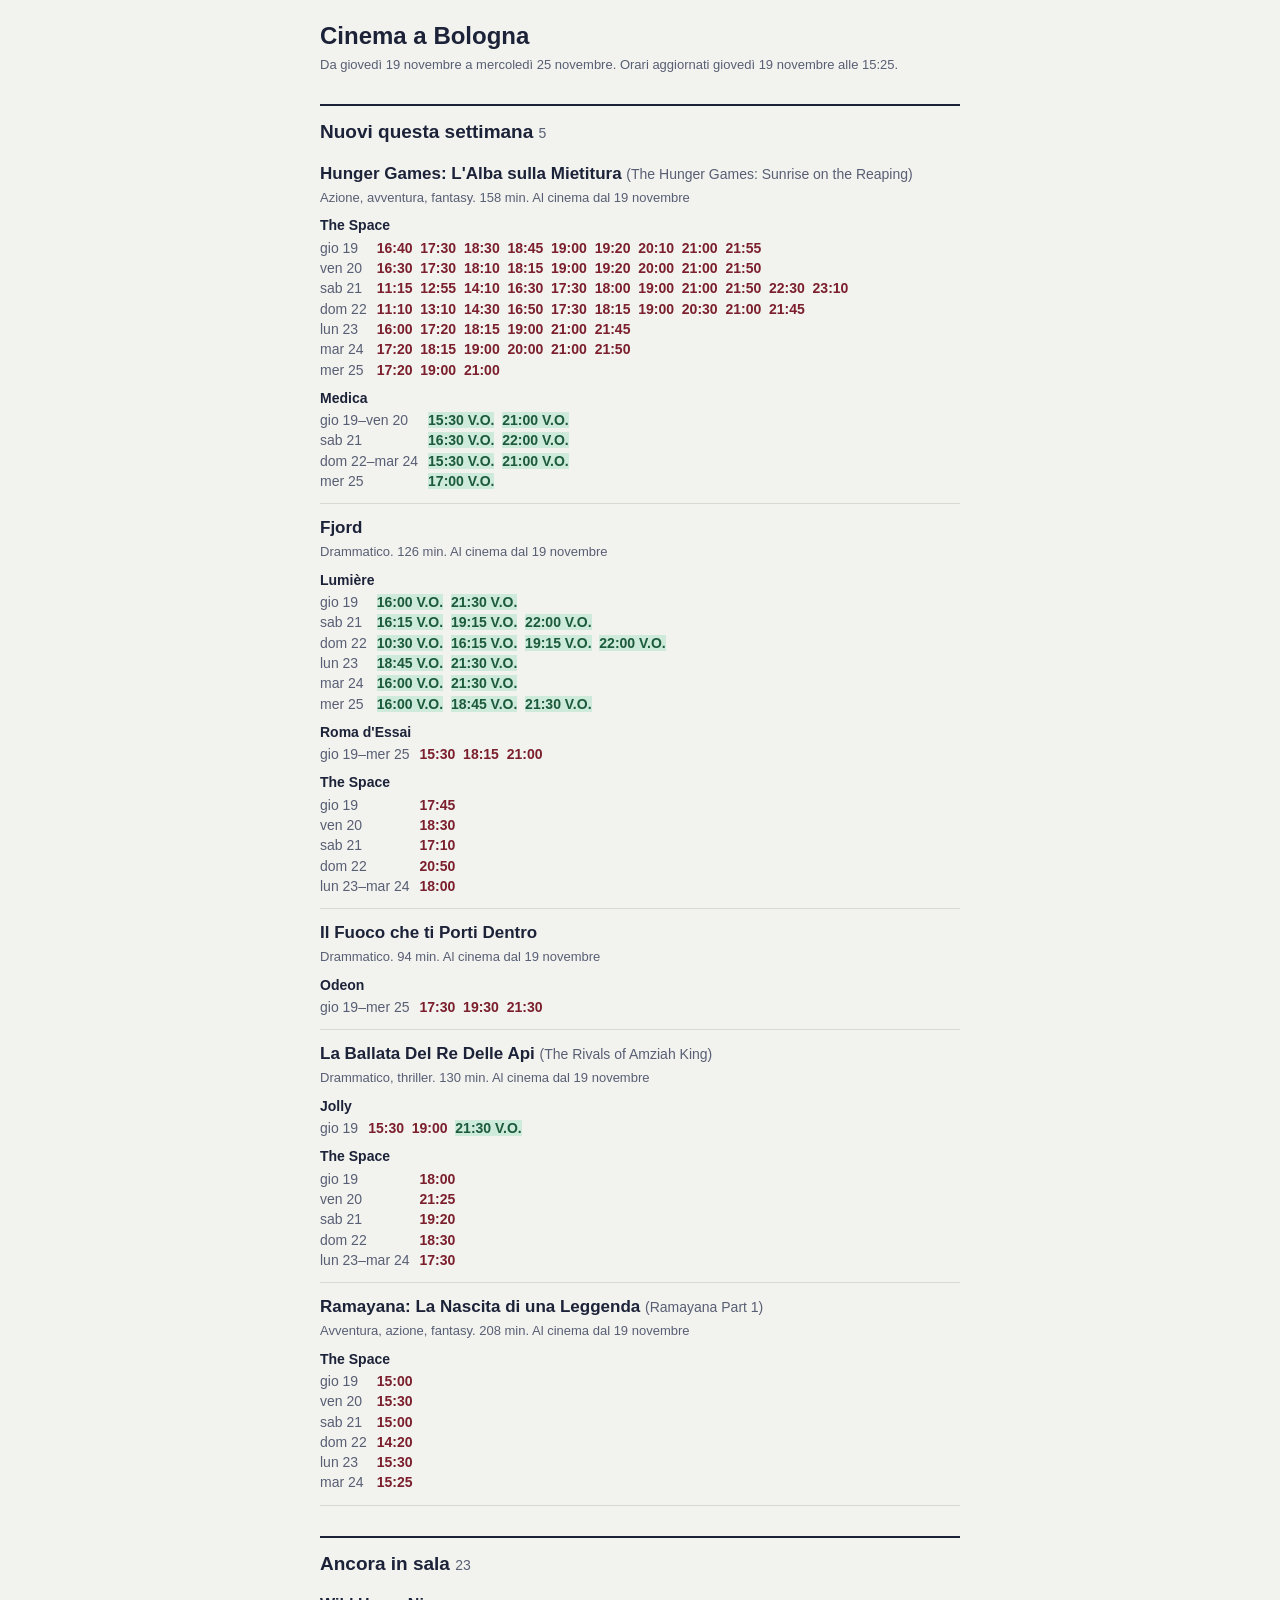
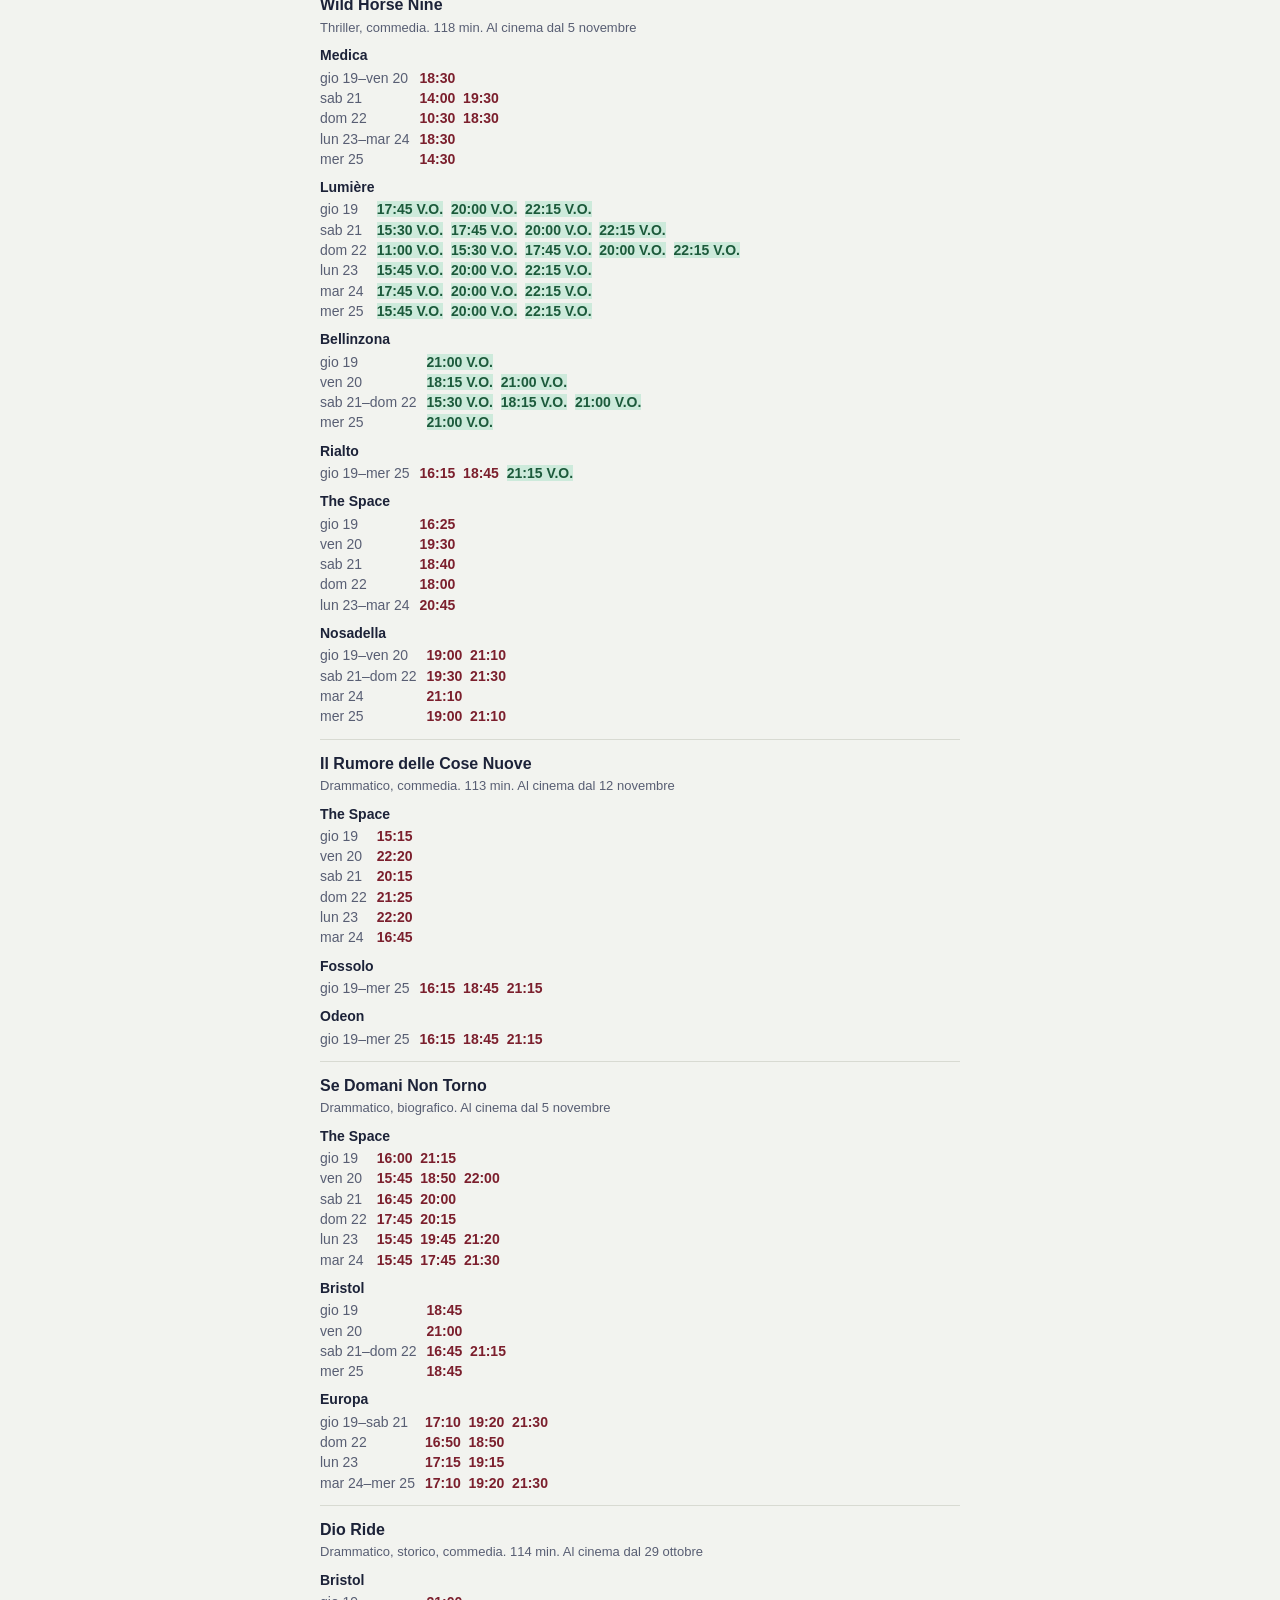
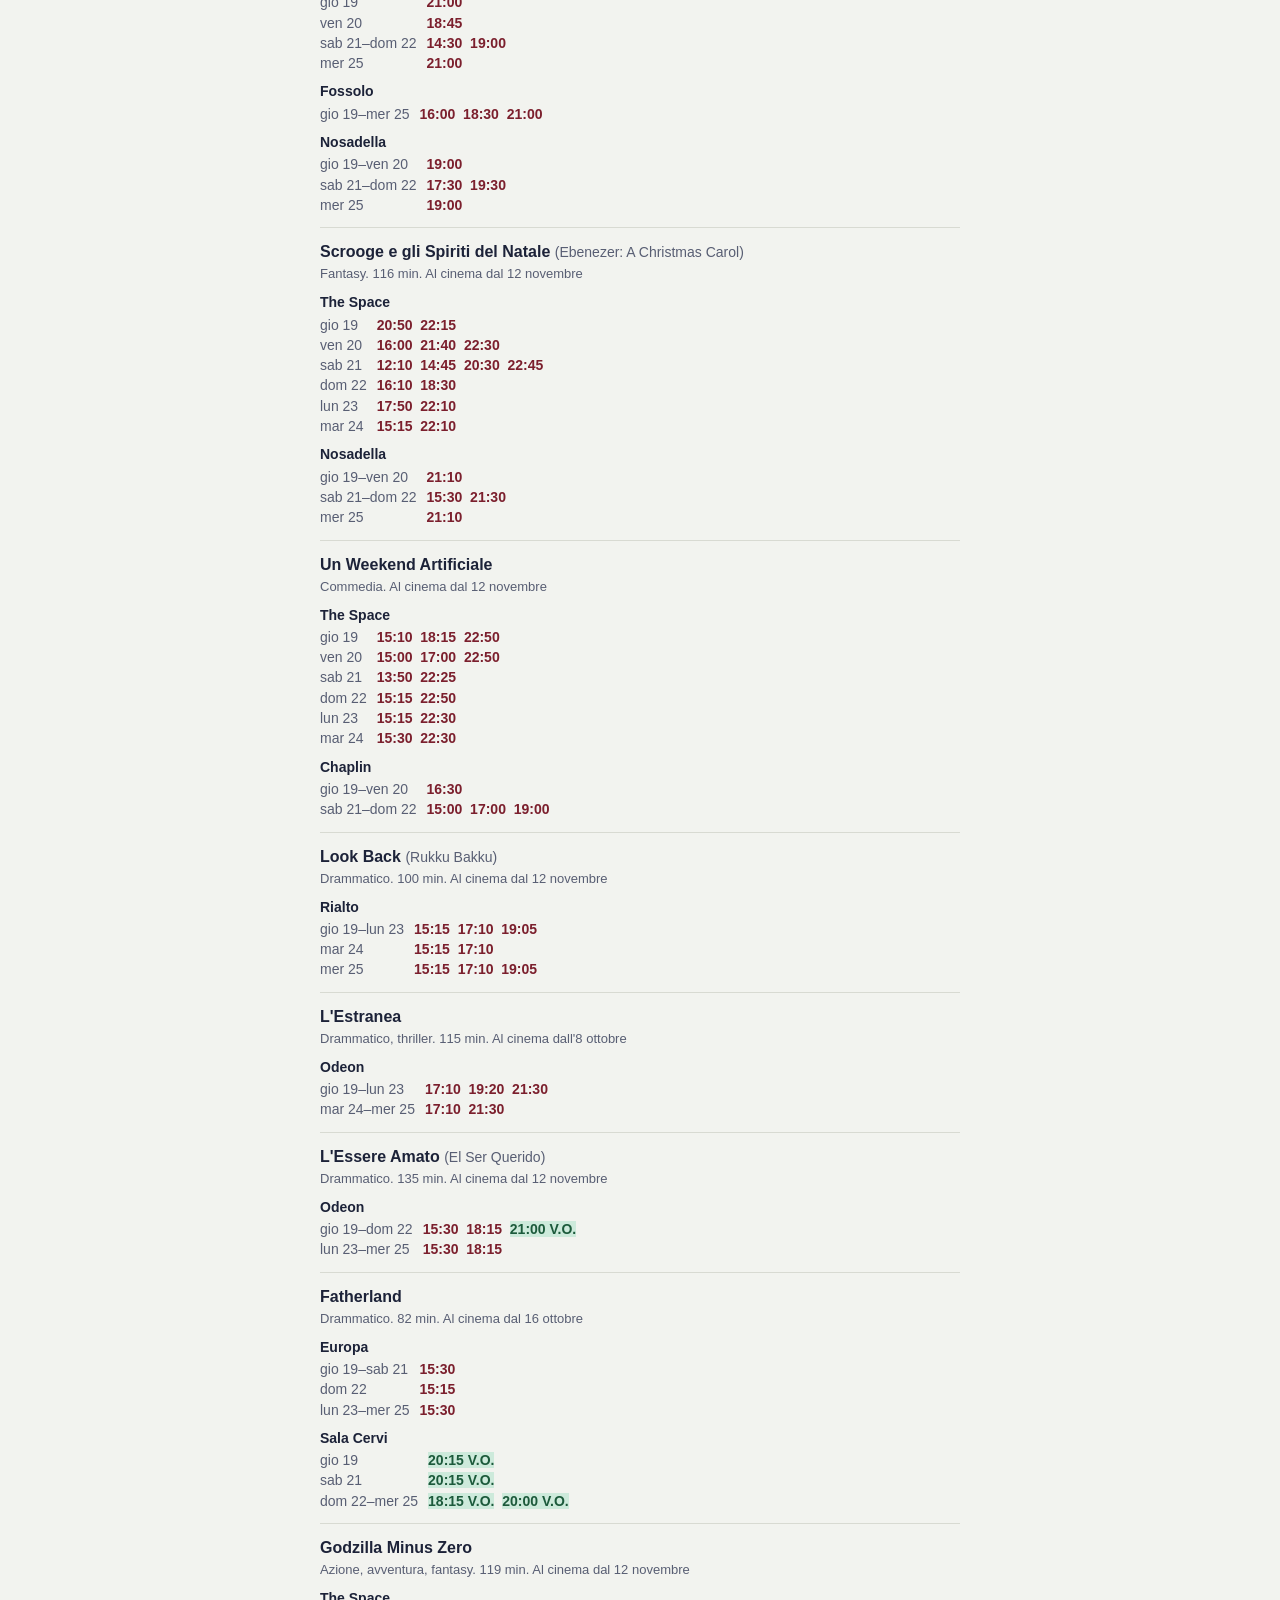
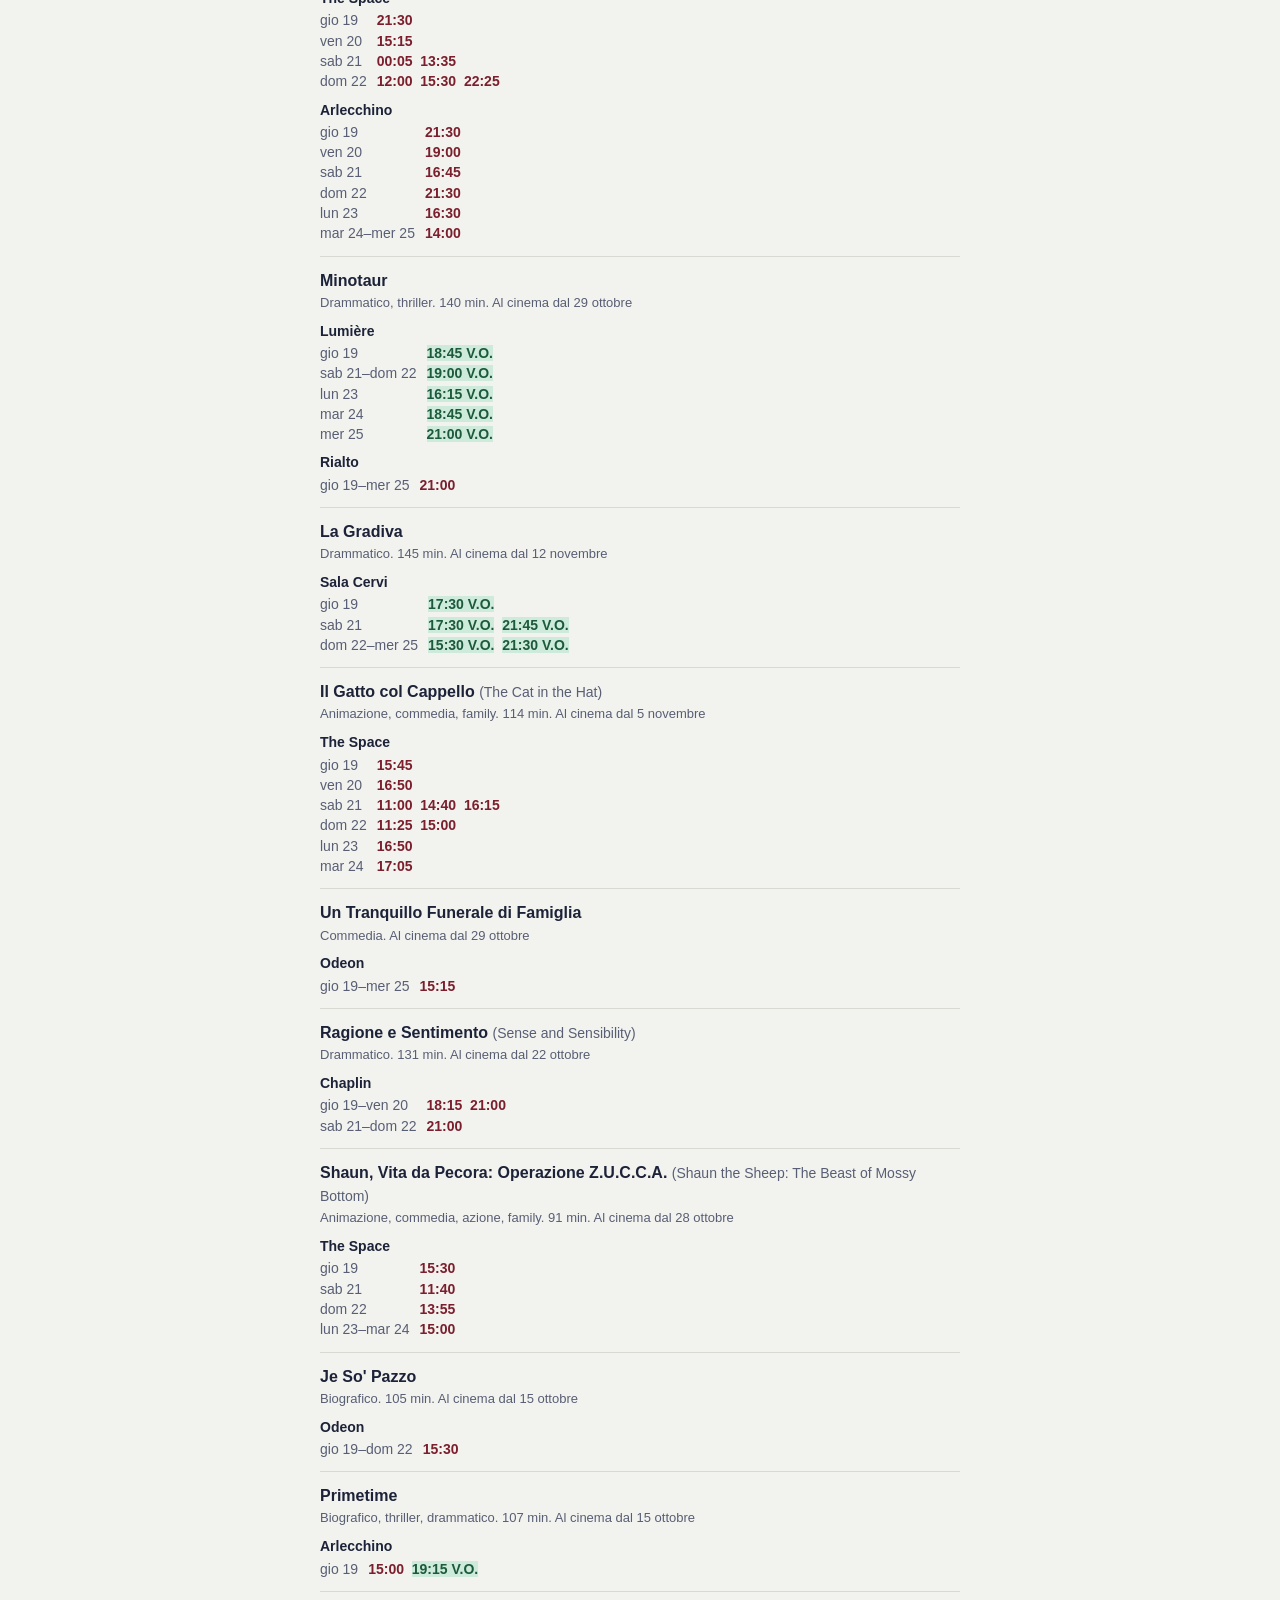
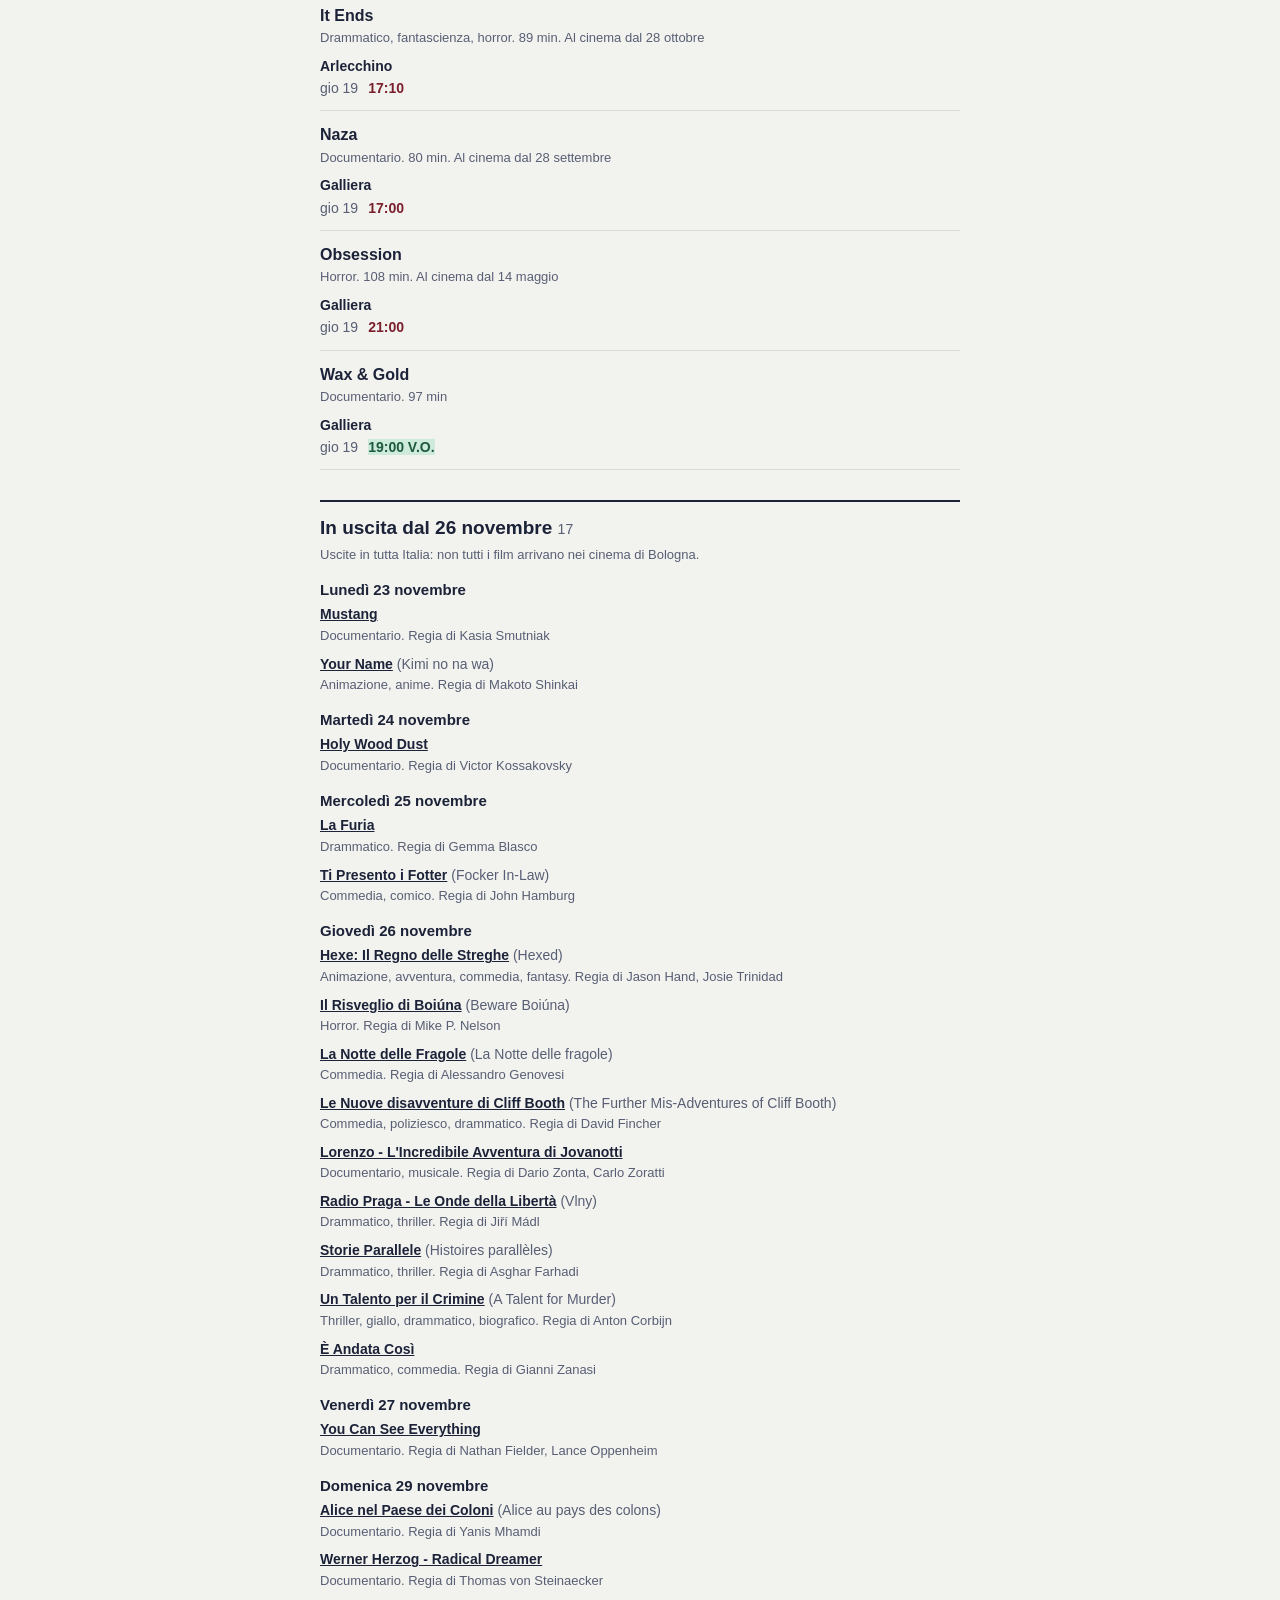
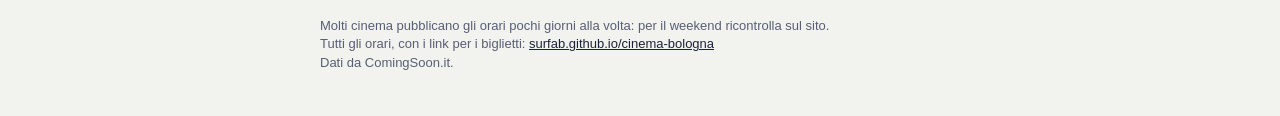
==== commit b24e4c1f: "dati: programmazione del 2026-11-19 15:27" ====
--- a/data/email/email.html
+++ b/data/email/email.html
@@ -1 +1 @@
-<!doctype html><html lang="it"><head><meta charset="utf-8"><meta name="viewport" content="width=device-width,initial-scale=1"></head><body style="margin:0;padding:0;background-color:#F2F3EF"><table role="presentation" width="100%" cellpadding="0" cellspacing="0" bgcolor="#F2F3EF" style="background-color:#F2F3EF"><tr><td><div style="max-width:640px;margin:0 auto;padding:22px 16px 30px;color:#1C2238;font-family:Helvetica,Arial,sans-serif;font-size:15px;line-height:1.45"><h1 style="font-size:24px;line-height:1.15;margin:0 0 6px;color:#1C2238">Cinema a Bologna</h1><p style="color:#585E73;font-size:13px;margin:0">Da giovedì 19 novembre a mercoledì 25 novembre. Orari aggiornati giovedì 19 novembre alle 10:46.</p><h2 style="font-size:19px;margin:30px 0 4px;padding-top:12px;border-top:2px solid #1C2238;color:#1C2238">Nuovi questa settimana <span style="color:#585E73;font-weight:normal;font-size:14px">5</span></h2><div style="padding:12px 0;border-bottom:1px solid #D8DAD2"><p style="font-size:17px;font-weight:bold;margin:0;color:#1C2238"><a href="https://www.comingsoon.it/film/hunger-games-l-alba-sulla-mietitura/66957/scheda/" style="color:#1C2238;text-decoration:none">Hunger Games: L&#x27;Alba sulla Mietitura</a> <span style="color:#585E73;font-weight:normal;font-size:14px">(The Hunger Games: Sunrise on the Reaping)</span></p><p style="color:#585E73;font-size:13px;margin:2px 0 6px">Azione, avventura, fantasy. 158 min. Al cinema dal 19 novembre</p><p style="font-size:14px;font-weight:bold;margin:8px 0 2px;color:#1C2238">The Space</p><table role="presentation" cellpadding="0" cellspacing="0" style="border-collapse:collapse;font-size:14px;color:#7B1F2D;font-weight:bold"><tr valign="top"><td style="color:#585E73;font-weight:normal;padding-right:10px;white-space:nowrap">gio 19</td><td>16:40 &nbsp;17:30 &nbsp;18:30 &nbsp;18:45 &nbsp;19:00 &nbsp;19:20 &nbsp;20:10 &nbsp;21:00 &nbsp;21:55</td></tr><tr valign="top"><td style="color:#585E73;font-weight:normal;padding-right:10px;white-space:nowrap">ven 20</td><td>16:30 &nbsp;17:30 &nbsp;18:10 &nbsp;18:15 &nbsp;19:00 &nbsp;19:20 &nbsp;20:00 &nbsp;21:00 &nbsp;21:50</td></tr><tr valign="top"><td style="color:#585E73;font-weight:normal;padding-right:10px;white-space:nowrap">sab 21</td><td>11:15 &nbsp;12:55 &nbsp;14:10 &nbsp;16:30 &nbsp;17:30 &nbsp;18:00 &nbsp;19:00 &nbsp;21:00 &nbsp;21:50 &nbsp;22:30 &nbsp;23:10</td></tr><tr valign="top"><td style="color:#585E73;font-weight:normal;padding-right:10px;white-space:nowrap">dom 22</td><td>11:10 &nbsp;13:10 &nbsp;14:30 &nbsp;16:50 &nbsp;17:30 &nbsp;18:15 &nbsp;19:00 &nbsp;20:30 &nbsp;21:00 &nbsp;21:45</td></tr><tr valign="top"><td style="color:#585E73;font-weight:normal;padding-right:10px;white-space:nowrap">lun 23</td><td>16:00 &nbsp;17:20 &nbsp;18:15 &nbsp;19:00 &nbsp;21:00 &nbsp;21:45</td></tr><tr valign="top"><td style="color:#585E73;font-weight:normal;padding-right:10px;white-space:nowrap">mar 24</td><td>17:20 &nbsp;18:15 &nbsp;19:00 &nbsp;20:00 &nbsp;21:00 &nbsp;21:50</td></tr><tr valign="top"><td style="color:#585E73;font-weight:normal;padding-right:10px;white-space:nowrap">mer 25</td><td>17:20 &nbsp;19:00 &nbsp;21:00</td></tr></table><p style="font-size:14px;font-weight:bold;margin:8px 0 2px;color:#1C2238">Medica</p><table role="presentation" cellpadding="0" cellspacing="0" style="border-collapse:collapse;font-size:14px;color:#7B1F2D;font-weight:bold"><tr valign="top"><td style="color:#585E73;font-weight:normal;padding-right:10px;white-space:nowrap">gio 19–ven 20</td><td><span style="background-color:#CDEADB;color:#1C5A3B">15:30&nbsp;V.O.</span> &nbsp;<span style="background-color:#CDEADB;color:#1C5A3B">21:00&nbsp;V.O.</span></td></tr><tr valign="top"><td style="color:#585E73;font-weight:normal;padding-right:10px;white-space:nowrap">sab 21</td><td><span style="background-color:#CDEADB;color:#1C5A3B">16:30&nbsp;V.O.</span> &nbsp;<span style="background-color:#CDEADB;color:#1C5A3B">22:00&nbsp;V.O.</span></td></tr><tr valign="top"><td style="color:#585E73;font-weight:normal;padding-right:10px;white-space:nowrap">dom 22–mar 24</td><td><span style="background-color:#CDEADB;color:#1C5A3B">15:30&nbsp;V.O.</span> &nbsp;<span style="background-color:#CDEADB;color:#1C5A3B">21:00&nbsp;V.O.</span></td></tr><tr valign="top"><td style="color:#585E73;font-weight:normal;padding-right:10px;white-space:nowrap">mer 25</td><td><span style="background-color:#CDEADB;color:#1C5A3B">17:00&nbsp;V.O.</span></td></tr></table></div><div style="padding:12px 0;border-bottom:1px solid #D8DAD2"><p style="font-size:17px;font-weight:bold;margin:0;color:#1C2238"><a href="https://www.comingsoon.it/film/fjord/67491/scheda/" style="color:#1C2238;text-decoration:none">Fjord</a></p><p style="color:#585E73;font-size:13px;margin:2px 0 6px">Drammatico. 126 min. Al cinema dal 19 novembre</p><p style="font-size:14px;font-weight:bold;margin:8px 0 2px;color:#1C2238">Lumière</p><table role="presentation" cellpadding="0" cellspacing="0" style="border-collapse:collapse;font-size:14px;color:#7B1F2D;font-weight:bold"><tr valign="top"><td style="color:#585E73;font-weight:normal;padding-right:10px;white-space:nowrap">gio 19</td><td><span style="background-color:#CDEADB;color:#1C5A3B">16:00&nbsp;V.O.</span> &nbsp;<span style="background-color:#CDEADB;color:#1C5A3B">21:30&nbsp;V.O.</span></td></tr><tr valign="top"><td style="color:#585E73;font-weight:normal;padding-right:10px;white-space:nowrap">sab 21</td><td><span style="background-color:#CDEADB;color:#1C5A3B">16:15&nbsp;V.O.</span> &nbsp;<span style="background-color:#CDEADB;color:#1C5A3B">19:15&nbsp;V.O.</span> &nbsp;<span style="background-color:#CDEADB;color:#1C5A3B">22:00&nbsp;V.O.</span></td></tr><tr valign="top"><td style="color:#585E73;font-weight:normal;padding-right:10px;white-space:nowrap">dom 22</td><td><span style="background-color:#CDEADB;color:#1C5A3B">10:30&nbsp;V.O.</span> &nbsp;<span style="background-color:#CDEADB;color:#1C5A3B">16:15&nbsp;V.O.</span> &nbsp;<span style="background-color:#CDEADB;color:#1C5A3B">19:15&nbsp;V.O.</span> &nbsp;<span style="background-color:#CDEADB;color:#1C5A3B">22:00&nbsp;V.O.</span></td></tr><tr valign="top"><td style="color:#585E73;font-weight:normal;padding-right:10px;white-space:nowrap">lun 23</td><td><span style="background-color:#CDEADB;color:#1C5A3B">18:45&nbsp;V.O.</span> &nbsp;<span style="background-color:#CDEADB;color:#1C5A3B">21:30&nbsp;V.O.</span></td></tr><tr valign="top"><td style="color:#585E73;font-weight:normal;padding-right:10px;white-space:nowrap">mar 24</td><td><span style="background-color:#CDEADB;color:#1C5A3B">16:00&nbsp;V.O.</span> &nbsp;<span style="background-color:#CDEADB;color:#1C5A3B">21:30&nbsp;V.O.</span></td></tr><tr valign="top"><td style="color:#585E73;font-weight:normal;padding-right:10px;white-space:nowrap">mer 25</td><td><span style="background-color:#CDEADB;color:#1C5A3B">16:00&nbsp;V.O.</span> &nbsp;<span style="background-color:#CDEADB;color:#1C5A3B">18:45&nbsp;V.O.</span> &nbsp;<span style="background-color:#CDEADB;color:#1C5A3B">21:30&nbsp;V.O.</span></td></tr></table><p style="font-size:14px;font-weight:bold;margin:8px 0 2px;color:#1C2238">Roma d&#x27;Essai</p><table role="presentation" cellpadding="0" cellspacing="0" style="border-collapse:collapse;font-size:14px;color:#7B1F2D;font-weight:bold"><tr valign="top"><td style="color:#585E73;font-weight:normal;padding-right:10px;white-space:nowrap">gio 19–mer 25</td><td>15:30 &nbsp;18:15 &nbsp;21:00</td></tr></table><p style="font-size:14px;font-weight:bold;margin:8px 0 2px;color:#1C2238">The Space</p><table role="presentation" cellpadding="0" cellspacing="0" style="border-collapse:collapse;font-size:14px;color:#7B1F2D;font-weight:bold"><tr valign="top"><td style="color:#585E73;font-weight:normal;padding-right:10px;white-space:nowrap">gio 19</td><td>17:45</td></tr><tr valign="top"><td style="color:#585E73;font-weight:normal;padding-right:10px;white-space:nowrap">ven 20</td><td>18:30</td></tr><tr valign="top"><td style="color:#585E73;font-weight:normal;padding-right:10px;white-space:nowrap">sab 21</td><td>17:10</td></tr><tr valign="top"><td style="color:#585E73;font-weight:normal;padding-right:10px;white-space:nowrap">dom 22</td><td>20:50</td></tr><tr valign="top"><td style="color:#585E73;font-weight:normal;padding-right:10px;white-space:nowrap">lun 23–mar 24</td><td>18:00</td></tr></table></div><div style="padding:12px 0;border-bottom:1px solid #D8DAD2"><p style="font-size:17px;font-weight:bold;margin:0;color:#1C2238"><a href="https://www.comingsoon.it/film/il-fuoco-che-ti-porti-dentro/68650/scheda/" style="color:#1C2238;text-decoration:none">Il Fuoco che ti Porti Dentro</a></p><p style="color:#585E73;font-size:13px;margin:2px 0 6px">Drammatico. 94 min. Al cinema dal 19 novembre</p><p style="font-size:14px;font-weight:bold;margin:8px 0 2px;color:#1C2238">Odeon</p><table role="presentation" cellpadding="0" cellspacing="0" style="border-collapse:collapse;font-size:14px;color:#7B1F2D;font-weight:bold"><tr valign="top"><td style="color:#585E73;font-weight:normal;padding-right:10px;white-space:nowrap">gio 19–mer 25</td><td>17:30 &nbsp;19:30 &nbsp;21:30</td></tr></table></div><div style="padding:12px 0;border-bottom:1px solid #D8DAD2"><p style="font-size:17px;font-weight:bold;margin:0;color:#1C2238"><a href="https://www.comingsoon.it/film/la-ballata-del-re-delle-api/68825/scheda/" style="color:#1C2238;text-decoration:none">La Ballata Del Re Delle Api</a> <span style="color:#585E73;font-weight:normal;font-size:14px">(The Rivals of Amziah King)</span></p><p style="color:#585E73;font-size:13px;margin:2px 0 6px">Drammatico, thriller. 130 min. Al cinema dal 19 novembre</p><p style="font-size:14px;font-weight:bold;margin:8px 0 2px;color:#1C2238">Jolly</p><table role="presentation" cellpadding="0" cellspacing="0" style="border-collapse:collapse;font-size:14px;color:#7B1F2D;font-weight:bold"><tr valign="top"><td style="color:#585E73;font-weight:normal;padding-right:10px;white-space:nowrap">gio 19</td><td>15:30 &nbsp;19:00 &nbsp;<span style="background-color:#CDEADB;color:#1C5A3B">21:30&nbsp;V.O.</span></td></tr></table><p style="font-size:14px;font-weight:bold;margin:8px 0 2px;color:#1C2238">The Space</p><table role="presentation" cellpadding="0" cellspacing="0" style="border-collapse:collapse;font-size:14px;color:#7B1F2D;font-weight:bold"><tr valign="top"><td style="color:#585E73;font-weight:normal;padding-right:10px;white-space:nowrap">gio 19</td><td>18:00</td></tr><tr valign="top"><td style="color:#585E73;font-weight:normal;padding-right:10px;white-space:nowrap">ven 20</td><td>21:25</td></tr><tr valign="top"><td style="color:#585E73;font-weight:normal;padding-right:10px;white-space:nowrap">sab 21</td><td>19:20</td></tr><tr valign="top"><td style="color:#585E73;font-weight:normal;padding-right:10px;white-space:nowrap">dom 22</td><td>18:30</td></tr><tr valign="top"><td style="color:#585E73;font-weight:normal;padding-right:10px;white-space:nowrap">lun 23–mar 24</td><td>17:30</td></tr></table></div><div style="padding:12px 0;border-bottom:1px solid #D8DAD2"><p style="font-size:17px;font-weight:bold;margin:0;color:#1C2238"><a href="https://www.comingsoon.it/film/ramayana-la-nascita-di-una-leggenda/69514/scheda/" style="color:#1C2238;text-decoration:none">Ramayana: La Nascita di una Leggenda</a> <span style="color:#585E73;font-weight:normal;font-size:14px">(Ramayana Part 1)</span></p><p style="color:#585E73;font-size:13px;margin:2px 0 6px">Avventura, azione, fantasy. 208 min. Al cinema dal 19 novembre</p><p style="font-size:14px;font-weight:bold;margin:8px 0 2px;color:#1C2238">The Space</p><table role="presentation" cellpadding="0" cellspacing="0" style="border-collapse:collapse;font-size:14px;color:#7B1F2D;font-weight:bold"><tr valign="top"><td style="color:#585E73;font-weight:normal;padding-right:10px;white-space:nowrap">gio 19</td><td>15:00</td></tr><tr valign="top"><td style="color:#585E73;font-weight:normal;padding-right:10px;white-space:nowrap">ven 20</td><td>15:30</td></tr><tr valign="top"><td style="color:#585E73;font-weight:normal;padding-right:10px;white-space:nowrap">sab 21</td><td>15:00</td></tr><tr valign="top"><td style="color:#585E73;font-weight:normal;padding-right:10px;white-space:nowrap">dom 22</td><td>14:20</td></tr><tr valign="top"><td style="color:#585E73;font-weight:normal;padding-right:10px;white-space:nowrap">lun 23</td><td>15:30</td></tr><tr valign="top"><td style="color:#585E73;font-weight:normal;padding-right:10px;white-space:nowrap">mar 24</td><td>15:25</td></tr></table></div><h2 style="font-size:19px;margin:30px 0 4px;padding-top:12px;border-top:2px solid #1C2238;color:#1C2238">Ancora in sala <span style="color:#585E73;font-weight:normal;font-size:14px">23</span></h2><div style="padding:12px 0;border-bottom:1px solid #D8DAD2"><p style="font-size:16px;font-weight:bold;margin:0;color:#1C2238"><a href="https://www.comingsoon.it/film/wild-horse-nine/68581/scheda/" style="color:#1C2238;text-decoration:none">Wild Horse Nine</a></p><p style="color:#585E73;font-size:13px;margin:2px 0 6px">Thriller, commedia. 118 min. Al cinema dal 5 novembre</p><p style="font-size:14px;font-weight:bold;margin:8px 0 2px;color:#1C2238">Medica</p><table role="presentation" cellpadding="0" cellspacing="0" style="border-collapse:collapse;font-size:14px;color:#7B1F2D;font-weight:bold"><tr valign="top"><td style="color:#585E73;font-weight:normal;padding-right:10px;white-space:nowrap">gio 19–ven 20</td><td>18:30</td></tr><tr valign="top"><td style="color:#585E73;font-weight:normal;padding-right:10px;white-space:nowrap">sab 21</td><td>14:00 &nbsp;19:30</td></tr><tr valign="top"><td style="color:#585E73;font-weight:normal;padding-right:10px;white-space:nowrap">dom 22</td><td>10:30 &nbsp;18:30</td></tr><tr valign="top"><td style="color:#585E73;font-weight:normal;padding-right:10px;white-space:nowrap">lun 23–mar 24</td><td>18:30</td></tr><tr valign="top"><td style="color:#585E73;font-weight:normal;padding-right:10px;white-space:nowrap">mer 25</td><td>14:30</td></tr></table><p style="font-size:14px;font-weight:bold;margin:8px 0 2px;color:#1C2238">Lumière</p><table role="presentation" cellpadding="0" cellspacing="0" style="border-collapse:collapse;font-size:14px;color:#7B1F2D;font-weight:bold"><tr valign="top"><td style="color:#585E73;font-weight:normal;padding-right:10px;white-space:nowrap">gio 19</td><td><span style="background-color:#CDEADB;color:#1C5A3B">17:45&nbsp;V.O.</span> &nbsp;<span style="background-color:#CDEADB;color:#1C5A3B">20:00&nbsp;V.O.</span> &nbsp;<span style="background-color:#CDEADB;color:#1C5A3B">22:15&nbsp;V.O.</span></td></tr><tr valign="top"><td style="color:#585E73;font-weight:normal;padding-right:10px;white-space:nowrap">sab 21</td><td><span style="background-color:#CDEADB;color:#1C5A3B">15:30&nbsp;V.O.</span> &nbsp;<span style="background-color:#CDEADB;color:#1C5A3B">17:45&nbsp;V.O.</span> &nbsp;<span style="background-color:#CDEADB;color:#1C5A3B">20:00&nbsp;V.O.</span> &nbsp;<span style="background-color:#CDEADB;color:#1C5A3B">22:15&nbsp;V.O.</span></td></tr><tr valign="top"><td style="color:#585E73;font-weight:normal;padding-right:10px;white-space:nowrap">dom 22</td><td><span style="background-color:#CDEADB;color:#1C5A3B">11:00&nbsp;V.O.</span> &nbsp;<span style="background-color:#CDEADB;color:#1C5A3B">15:30&nbsp;V.O.</span> &nbsp;<span style="background-color:#CDEADB;color:#1C5A3B">17:45&nbsp;V.O.</span> &nbsp;<span style="background-color:#CDEADB;color:#1C5A3B">20:00&nbsp;V.O.</span> &nbsp;<span style="background-color:#CDEADB;color:#1C5A3B">22:15&nbsp;V.O.</span></td></tr><tr valign="top"><td style="color:#585E73;font-weight:normal;padding-right:10px;white-space:nowrap">lun 23</td><td><span style="background-color:#CDEADB;color:#1C5A3B">15:45&nbsp;V.O.</span> &nbsp;<span style="background-color:#CDEADB;color:#1C5A3B">20:00&nbsp;V.O.</span> &nbsp;<span style="background-color:#CDEADB;color:#1C5A3B">22:15&nbsp;V.O.</span></td></tr><tr valign="top"><td style="color:#585E73;font-weight:normal;padding-right:10px;white-space:nowrap">mar 24</td><td><span style="background-color:#CDEADB;color:#1C5A3B">17:45&nbsp;V.O.</span> &nbsp;<span style="background-color:#CDEADB;color:#1C5A3B">20:00&nbsp;V.O.</span> &nbsp;<span style="background-color:#CDEADB;color:#1C5A3B">22:15&nbsp;V.O.</span></td></tr><tr valign="top"><td style="color:#585E73;font-weight:normal;padding-right:10px;white-space:nowrap">mer 25</td><td><span style="background-color:#CDEADB;color:#1C5A3B">15:45&nbsp;V.O.</span> &nbsp;<span style="background-color:#CDEADB;color:#1C5A3B">20:00&nbsp;V.O.</span> &nbsp;<span style="background-color:#CDEADB;color:#1C5A3B">22:15&nbsp;V.O.</span></td></tr></table><p style="font-size:14px;font-weight:bold;margin:8px 0 2px;color:#1C2238">Bellinzona</p><table role="presentation" cellpadding="0" cellspacing="0" style="border-collapse:collapse;font-size:14px;color:#7B1F2D;font-weight:bold"><tr valign="top"><td style="color:#585E73;font-weight:normal;padding-right:10px;white-space:nowrap">gio 19</td><td><span style="background-color:#CDEADB;color:#1C5A3B">21:00&nbsp;V.O.</span></td></tr><tr valign="top"><td style="color:#585E73;font-weight:normal;padding-right:10px;white-space:nowrap">ven 20</td><td><span style="background-color:#CDEADB;color:#1C5A3B">18:15&nbsp;V.O.</span> &nbsp;<span style="background-color:#CDEADB;color:#1C5A3B">21:00&nbsp;V.O.</span></td></tr><tr valign="top"><td style="color:#585E73;font-weight:normal;padding-right:10px;white-space:nowrap">sab 21–dom 22</td><td><span style="background-color:#CDEADB;color:#1C5A3B">15:30&nbsp;V.O.</span> &nbsp;<span style="background-color:#CDEADB;color:#1C5A3B">18:15&nbsp;V.O.</span> &nbsp;<span style="background-color:#CDEADB;color:#1C5A3B">21:00&nbsp;V.O.</span></td></tr><tr valign="top"><td style="color:#585E73;font-weight:normal;padding-right:10px;white-space:nowrap">mer 25</td><td><span style="background-color:#CDEADB;color:#1C5A3B">21:00&nbsp;V.O.</span></td></tr></table><p style="font-size:14px;font-weight:bold;margin:8px 0 2px;color:#1C2238">Rialto</p><table role="presentation" cellpadding="0" cellspacing="0" style="border-collapse:collapse;font-size:14px;color:#7B1F2D;font-weight:bold"><tr valign="top"><td style="color:#585E73;font-weight:normal;padding-right:10px;white-space:nowrap">gio 19–mer 25</td><td>16:15 &nbsp;18:45 &nbsp;<span style="background-color:#CDEADB;color:#1C5A3B">21:15&nbsp;V.O.</span></td></tr></table><p style="font-size:14px;font-weight:bold;margin:8px 0 2px;color:#1C2238">The Space</p><table role="presentation" cellpadding="0" cellspacing="0" style="border-collapse:collapse;font-size:14px;color:#7B1F2D;font-weight:bold"><tr valign="top"><td style="color:#585E73;font-weight:normal;padding-right:10px;white-space:nowrap">gio 19</td><td>16:25</td></tr><tr valign="top"><td style="color:#585E73;font-weight:normal;padding-right:10px;white-space:nowrap">ven 20</td><td>19:30</td></tr><tr valign="top"><td style="color:#585E73;font-weight:normal;padding-right:10px;white-space:nowrap">sab 21</td><td>18:40</td></tr><tr valign="top"><td style="color:#585E73;font-weight:normal;padding-right:10px;white-space:nowrap">dom 22</td><td>18:00</td></tr><tr valign="top"><td style="color:#585E73;font-weight:normal;padding-right:10px;white-space:nowrap">lun 23–mar 24</td><td>20:45</td></tr></table><p style="font-size:14px;font-weight:bold;margin:8px 0 2px;color:#1C2238">Nosadella</p><table role="presentation" cellpadding="0" cellspacing="0" style="border-collapse:collapse;font-size:14px;color:#7B1F2D;font-weight:bold"><tr valign="top"><td style="color:#585E73;font-weight:normal;padding-right:10px;white-space:nowrap">gio 19</td><td>19:00 &nbsp;19:10 &nbsp;21:10</td></tr><tr valign="top"><td style="color:#585E73;font-weight:normal;padding-right:10px;white-space:nowrap">ven 20</td><td>19:10 &nbsp;21:10</td></tr><tr valign="top"><td style="color:#585E73;font-weight:normal;padding-right:10px;white-space:nowrap">sab 21–dom 22</td><td>19:30 &nbsp;21:30</td></tr><tr valign="top"><td style="color:#585E73;font-weight:normal;padding-right:10px;white-space:nowrap">mar 24</td><td>21:10</td></tr><tr valign="top"><td style="color:#585E73;font-weight:normal;padding-right:10px;white-space:nowrap">mer 25</td><td>19:10 &nbsp;21:10</td></tr></table></div><div style="padding:12px 0;border-bottom:1px solid #D8DAD2"><p style="font-size:16px;font-weight:bold;margin:0;color:#1C2238"><a href="https://www.comingsoon.it/film/il-rumore-delle-cose-nuove/68017/scheda/" style="color:#1C2238;text-decoration:none">Il Rumore delle Cose Nuove</a></p><p style="color:#585E73;font-size:13px;margin:2px 0 6px">Drammatico, commedia. 113 min. Al cinema dal 12 novembre</p><p style="font-size:14px;font-weight:bold;margin:8px 0 2px;color:#1C2238">The Space</p><table role="presentation" cellpadding="0" cellspacing="0" style="border-collapse:collapse;font-size:14px;color:#7B1F2D;font-weight:bold"><tr valign="top"><td style="color:#585E73;font-weight:normal;padding-right:10px;white-space:nowrap">gio 19</td><td>15:15</td></tr><tr valign="top"><td style="color:#585E73;font-weight:normal;padding-right:10px;white-space:nowrap">ven 20</td><td>22:20</td></tr><tr valign="top"><td style="color:#585E73;font-weight:normal;padding-right:10px;white-space:nowrap">sab 21</td><td>20:15</td></tr><tr valign="top"><td style="color:#585E73;font-weight:normal;padding-right:10px;white-space:nowrap">dom 22</td><td>21:25</td></tr><tr valign="top"><td style="color:#585E73;font-weight:normal;padding-right:10px;white-space:nowrap">lun 23</td><td>22:20</td></tr><tr valign="top"><td style="color:#585E73;font-weight:normal;padding-right:10px;white-space:nowrap">mar 24</td><td>16:45</td></tr></table><p style="font-size:14px;font-weight:bold;margin:8px 0 2px;color:#1C2238">Fossolo</p><table role="presentation" cellpadding="0" cellspacing="0" style="border-collapse:collapse;font-size:14px;color:#7B1F2D;font-weight:bold"><tr valign="top"><td style="color:#585E73;font-weight:normal;padding-right:10px;white-space:nowrap">gio 19–mer 25</td><td>16:15 &nbsp;18:45 &nbsp;21:15</td></tr></table><p style="font-size:14px;font-weight:bold;margin:8px 0 2px;color:#1C2238">Odeon</p><table role="presentation" cellpadding="0" cellspacing="0" style="border-collapse:collapse;font-size:14px;color:#7B1F2D;font-weight:bold"><tr valign="top"><td style="color:#585E73;font-weight:normal;padding-right:10px;white-space:nowrap">gio 19–mer 25</td><td>16:15 &nbsp;18:45 &nbsp;21:15</td></tr></table></div><div style="padding:12px 0;border-bottom:1px solid #D8DAD2"><p style="font-size:16px;font-weight:bold;margin:0;color:#1C2238"><a href="https://www.comingsoon.it/film/se-domani-non-torno/68243/scheda/" style="color:#1C2238;text-decoration:none">Se Domani Non Torno</a></p><p style="color:#585E73;font-size:13px;margin:2px 0 6px">Drammatico, biografico. Al cinema dal 5 novembre</p><p style="font-size:14px;font-weight:bold;margin:8px 0 2px;color:#1C2238">The Space</p><table role="presentation" cellpadding="0" cellspacing="0" style="border-collapse:collapse;font-size:14px;color:#7B1F2D;font-weight:bold"><tr valign="top"><td style="color:#585E73;font-weight:normal;padding-right:10px;white-space:nowrap">gio 19</td><td>16:00 &nbsp;21:15</td></tr><tr valign="top"><td style="color:#585E73;font-weight:normal;padding-right:10px;white-space:nowrap">ven 20</td><td>15:45 &nbsp;18:50 &nbsp;22:00</td></tr><tr valign="top"><td style="color:#585E73;font-weight:normal;padding-right:10px;white-space:nowrap">sab 21</td><td>16:45 &nbsp;20:00</td></tr><tr valign="top"><td style="color:#585E73;font-weight:normal;padding-right:10px;white-space:nowrap">dom 22</td><td>17:45 &nbsp;20:15</td></tr><tr valign="top"><td style="color:#585E73;font-weight:normal;padding-right:10px;white-space:nowrap">lun 23</td><td>15:45 &nbsp;19:45 &nbsp;21:20</td></tr><tr valign="top"><td style="color:#585E73;font-weight:normal;padding-right:10px;white-space:nowrap">mar 24</td><td>15:45 &nbsp;17:45 &nbsp;21:30</td></tr></table><p style="font-size:14px;font-weight:bold;margin:8px 0 2px;color:#1C2238">Bristol</p><table role="presentation" cellpadding="0" cellspacing="0" style="border-collapse:collapse;font-size:14px;color:#7B1F2D;font-weight:bold"><tr valign="top"><td style="color:#585E73;font-weight:normal;padding-right:10px;white-space:nowrap">gio 19</td><td>18:45</td></tr><tr valign="top"><td style="color:#585E73;font-weight:normal;padding-right:10px;white-space:nowrap">ven 20</td><td>21:00</td></tr><tr valign="top"><td style="color:#585E73;font-weight:normal;padding-right:10px;white-space:nowrap">sab 21–dom 22</td><td>16:45 &nbsp;21:15</td></tr><tr valign="top"><td style="color:#585E73;font-weight:normal;padding-right:10px;white-space:nowrap">mer 25</td><td>18:45</td></tr></table><p style="font-size:14px;font-weight:bold;margin:8px 0 2px;color:#1C2238">Europa</p><table role="presentation" cellpadding="0" cellspacing="0" style="border-collapse:collapse;font-size:14px;color:#7B1F2D;font-weight:bold"><tr valign="top"><td style="color:#585E73;font-weight:normal;padding-right:10px;white-space:nowrap">gio 19–sab 21</td><td>17:10 &nbsp;19:20 &nbsp;21:30</td></tr><tr valign="top"><td style="color:#585E73;font-weight:normal;padding-right:10px;white-space:nowrap">dom 22</td><td>16:50 &nbsp;18:50</td></tr><tr valign="top"><td style="color:#585E73;font-weight:normal;padding-right:10px;white-space:nowrap">lun 23</td><td>17:15 &nbsp;19:15</td></tr><tr valign="top"><td style="color:#585E73;font-weight:normal;padding-right:10px;white-space:nowrap">mar 24–mer 25</td><td>17:10 &nbsp;19:20 &nbsp;21:30</td></tr></table></div><div style="padding:12px 0;border-bottom:1px solid #D8DAD2"><p style="font-size:16px;font-weight:bold;margin:0;color:#1C2238"><a href="https://www.comingsoon.it/film/dio-ride/69130/scheda/" style="color:#1C2238;text-decoration:none">Dio Ride</a></p><p style="color:#585E73;font-size:13px;margin:2px 0 6px">Drammatico, storico, commedia. 114 min. Al cinema dal 29 ottobre</p><p style="font-size:14px;font-weight:bold;margin:8px 0 2px;color:#1C2238">Bristol</p><table role="presentation" cellpadding="0" cellspacing="0" style="border-collapse:collapse;font-size:14px;color:#7B1F2D;font-weight:bold"><tr valign="top"><td style="color:#585E73;font-weight:normal;padding-right:10px;white-space:nowrap">gio 19</td><td>21:00</td></tr><tr valign="top"><td style="color:#585E73;font-weight:normal;padding-right:10px;white-space:nowrap">ven 20</td><td>18:45</td></tr><tr valign="top"><td style="color:#585E73;font-weight:normal;padding-right:10px;white-space:nowrap">sab 21–dom 22</td><td>14:30 &nbsp;19:00</td></tr><tr valign="top"><td style="color:#585E73;font-weight:normal;padding-right:10px;white-space:nowrap">mer 25</td><td>21:00</td></tr></table><p style="font-size:14px;font-weight:bold;margin:8px 0 2px;color:#1C2238">Fossolo</p><table role="presentation" cellpadding="0" cellspacing="0" style="border-collapse:collapse;font-size:14px;color:#7B1F2D;font-weight:bold"><tr valign="top"><td style="color:#585E73;font-weight:normal;padding-right:10px;white-space:nowrap">gio 19–mer 25</td><td>16:00 &nbsp;18:30 &nbsp;21:00</td></tr></table><p style="font-size:14px;font-weight:bold;margin:8px 0 2px;color:#1C2238">Nosadella</p><table role="presentation" cellpadding="0" cellspacing="0" style="border-collapse:collapse;font-size:14px;color:#7B1F2D;font-weight:bold"><tr valign="top"><td style="color:#585E73;font-weight:normal;padding-right:10px;white-space:nowrap">gio 19–ven 20</td><td>19:00</td></tr><tr valign="top"><td style="color:#585E73;font-weight:normal;padding-right:10px;white-space:nowrap">sab 21–dom 22</td><td>17:30 &nbsp;19:30</td></tr><tr valign="top"><td style="color:#585E73;font-weight:normal;padding-right:10px;white-space:nowrap">mer 25</td><td>19:00</td></tr></table></div><div style="padding:12px 0;border-bottom:1px solid #D8DAD2"><p style="font-size:16px;font-weight:bold;margin:0;color:#1C2238"><a href="https://www.comingsoon.it/film/scrooge-e-gli-spiriti-del-natale/68609/scheda/" style="color:#1C2238;text-decoration:none">Scrooge e gli Spiriti del Natale</a> <span style="color:#585E73;font-weight:normal;font-size:14px">(Ebenezer: A Christmas Carol)</span></p><p style="color:#585E73;font-size:13px;margin:2px 0 6px">Fantasy. 116 min. Al cinema dal 12 novembre</p><p style="font-size:14px;font-weight:bold;margin:8px 0 2px;color:#1C2238">The Space</p><table role="presentation" cellpadding="0" cellspacing="0" style="border-collapse:collapse;font-size:14px;color:#7B1F2D;font-weight:bold"><tr valign="top"><td style="color:#585E73;font-weight:normal;padding-right:10px;white-space:nowrap">gio 19</td><td>20:50 &nbsp;22:15</td></tr><tr valign="top"><td style="color:#585E73;font-weight:normal;padding-right:10px;white-space:nowrap">ven 20</td><td>16:00 &nbsp;21:40 &nbsp;22:30</td></tr><tr valign="top"><td style="color:#585E73;font-weight:normal;padding-right:10px;white-space:nowrap">sab 21</td><td>12:10 &nbsp;14:45 &nbsp;20:30 &nbsp;22:45</td></tr><tr valign="top"><td style="color:#585E73;font-weight:normal;padding-right:10px;white-space:nowrap">dom 22</td><td>16:10 &nbsp;18:30</td></tr><tr valign="top"><td style="color:#585E73;font-weight:normal;padding-right:10px;white-space:nowrap">lun 23</td><td>17:50 &nbsp;22:10</td></tr><tr valign="top"><td style="color:#585E73;font-weight:normal;padding-right:10px;white-space:nowrap">mar 24</td><td>15:15 &nbsp;22:10</td></tr></table><p style="font-size:14px;font-weight:bold;margin:8px 0 2px;color:#1C2238">Nosadella</p><table role="presentation" cellpadding="0" cellspacing="0" style="border-collapse:collapse;font-size:14px;color:#7B1F2D;font-weight:bold"><tr valign="top"><td style="color:#585E73;font-weight:normal;padding-right:10px;white-space:nowrap">gio 19–ven 20</td><td>21:10</td></tr><tr valign="top"><td style="color:#585E73;font-weight:normal;padding-right:10px;white-space:nowrap">sab 21–dom 22</td><td>15:30 &nbsp;21:30</td></tr><tr valign="top"><td style="color:#585E73;font-weight:normal;padding-right:10px;white-space:nowrap">mer 25</td><td>21:10</td></tr></table></div><div style="padding:12px 0;border-bottom:1px solid #D8DAD2"><p style="font-size:16px;font-weight:bold;margin:0;color:#1C2238"><a href="https://www.comingsoon.it/film/un-weekend-artificiale/69096/scheda/" style="color:#1C2238;text-decoration:none">Un Weekend Artificiale</a></p><p style="color:#585E73;font-size:13px;margin:2px 0 6px">Commedia. Al cinema dal 12 novembre</p><p style="font-size:14px;font-weight:bold;margin:8px 0 2px;color:#1C2238">The Space</p><table role="presentation" cellpadding="0" cellspacing="0" style="border-collapse:collapse;font-size:14px;color:#7B1F2D;font-weight:bold"><tr valign="top"><td style="color:#585E73;font-weight:normal;padding-right:10px;white-space:nowrap">gio 19</td><td>15:10 &nbsp;18:15 &nbsp;22:50</td></tr><tr valign="top"><td style="color:#585E73;font-weight:normal;padding-right:10px;white-space:nowrap">ven 20</td><td>15:00 &nbsp;17:00 &nbsp;22:50</td></tr><tr valign="top"><td style="color:#585E73;font-weight:normal;padding-right:10px;white-space:nowrap">sab 21</td><td>13:50 &nbsp;22:25</td></tr><tr valign="top"><td style="color:#585E73;font-weight:normal;padding-right:10px;white-space:nowrap">dom 22</td><td>15:15 &nbsp;22:50</td></tr><tr valign="top"><td style="color:#585E73;font-weight:normal;padding-right:10px;white-space:nowrap">lun 23</td><td>15:15 &nbsp;22:30</td></tr><tr valign="top"><td style="color:#585E73;font-weight:normal;padding-right:10px;white-space:nowrap">mar 24</td><td>15:30 &nbsp;22:30</td></tr></table><p style="font-size:14px;font-weight:bold;margin:8px 0 2px;color:#1C2238">Chaplin</p><table role="presentation" cellpadding="0" cellspacing="0" style="border-collapse:collapse;font-size:14px;color:#7B1F2D;font-weight:bold"><tr valign="top"><td style="color:#585E73;font-weight:normal;padding-right:10px;white-space:nowrap">gio 19–ven 20</td><td>16:30</td></tr><tr valign="top"><td style="color:#585E73;font-weight:normal;padding-right:10px;white-space:nowrap">sab 21–dom 22</td><td>15:00 &nbsp;17:00 &nbsp;19:00</td></tr></table></div><div style="padding:12px 0;border-bottom:1px solid #D8DAD2"><p style="font-size:16px;font-weight:bold;margin:0;color:#1C2238"><a href="https://www.comingsoon.it/film/look-back/69165/scheda/" style="color:#1C2238;text-decoration:none">Look Back</a> <span style="color:#585E73;font-weight:normal;font-size:14px">(Rukku Bakku)</span></p><p style="color:#585E73;font-size:13px;margin:2px 0 6px">Drammatico. 100 min. Al cinema dal 12 novembre</p><p style="font-size:14px;font-weight:bold;margin:8px 0 2px;color:#1C2238">Rialto</p><table role="presentation" cellpadding="0" cellspacing="0" style="border-collapse:collapse;font-size:14px;color:#7B1F2D;font-weight:bold"><tr valign="top"><td style="color:#585E73;font-weight:normal;padding-right:10px;white-space:nowrap">gio 19–lun 23</td><td>15:15 &nbsp;17:10 &nbsp;19:05</td></tr><tr valign="top"><td style="color:#585E73;font-weight:normal;padding-right:10px;white-space:nowrap">mar 24</td><td>15:15 &nbsp;17:10</td></tr><tr valign="top"><td style="color:#585E73;font-weight:normal;padding-right:10px;white-space:nowrap">mer 25</td><td>15:15 &nbsp;17:10 &nbsp;19:05</td></tr></table></div><div style="padding:12px 0;border-bottom:1px solid #D8DAD2"><p style="font-size:16px;font-weight:bold;margin:0;color:#1C2238"><a href="https://www.comingsoon.it/film/l-estranea/68142/scheda/" style="color:#1C2238;text-decoration:none">L&#x27;Estranea</a></p><p style="color:#585E73;font-size:13px;margin:2px 0 6px">Drammatico, thriller. 115 min. Al cinema dall&#x27;8 ottobre</p><p style="font-size:14px;font-weight:bold;margin:8px 0 2px;color:#1C2238">Odeon</p><table role="presentation" cellpadding="0" cellspacing="0" style="border-collapse:collapse;font-size:14px;color:#7B1F2D;font-weight:bold"><tr valign="top"><td style="color:#585E73;font-weight:normal;padding-right:10px;white-space:nowrap">gio 19–lun 23</td><td>17:10 &nbsp;19:20 &nbsp;21:30</td></tr><tr valign="top"><td style="color:#585E73;font-weight:normal;padding-right:10px;white-space:nowrap">mar 24–mer 25</td><td>17:10 &nbsp;21:30</td></tr></table></div><div style="padding:12px 0;border-bottom:1px solid #D8DAD2"><p style="font-size:16px;font-weight:bold;margin:0;color:#1C2238"><a href="https://www.comingsoon.it/film/l-essere-amato/68677/scheda/" style="color:#1C2238;text-decoration:none">L&#x27;Essere Amato</a> <span style="color:#585E73;font-weight:normal;font-size:14px">(El Ser Querido)</span></p><p style="color:#585E73;font-size:13px;margin:2px 0 6px">Drammatico. 135 min. Al cinema dal 12 novembre</p><p style="font-size:14px;font-weight:bold;margin:8px 0 2px;color:#1C2238">Odeon</p><table role="presentation" cellpadding="0" cellspacing="0" style="border-collapse:collapse;font-size:14px;color:#7B1F2D;font-weight:bold"><tr valign="top"><td style="color:#585E73;font-weight:normal;padding-right:10px;white-space:nowrap">gio 19–dom 22</td><td>15:30 &nbsp;18:15 &nbsp;<span style="background-color:#CDEADB;color:#1C5A3B">21:00&nbsp;V.O.</span></td></tr><tr valign="top"><td style="color:#585E73;font-weight:normal;padding-right:10px;white-space:nowrap">lun 23–mer 25</td><td>15:30 &nbsp;18:15</td></tr></table></div><div style="padding:12px 0;border-bottom:1px solid #D8DAD2"><p style="font-size:16px;font-weight:bold;margin:0;color:#1C2238"><a href="https://www.comingsoon.it/film/fatherland/68676/scheda/" style="color:#1C2238;text-decoration:none">Fatherland</a></p><p style="color:#585E73;font-size:13px;margin:2px 0 6px">Drammatico. 82 min. Al cinema dal 16 ottobre</p><p style="font-size:14px;font-weight:bold;margin:8px 0 2px;color:#1C2238">Europa</p><table role="presentation" cellpadding="0" cellspacing="0" style="border-collapse:collapse;font-size:14px;color:#7B1F2D;font-weight:bold"><tr valign="top"><td style="color:#585E73;font-weight:normal;padding-right:10px;white-space:nowrap">gio 19–sab 21</td><td>15:30</td></tr><tr valign="top"><td style="color:#585E73;font-weight:normal;padding-right:10px;white-space:nowrap">dom 22</td><td>15:15</td></tr><tr valign="top"><td style="color:#585E73;font-weight:normal;padding-right:10px;white-space:nowrap">lun 23–mer 25</td><td>15:30</td></tr></table><p style="font-size:14px;font-weight:bold;margin:8px 0 2px;color:#1C2238">Sala Cervi</p><table role="presentation" cellpadding="0" cellspacing="0" style="border-collapse:collapse;font-size:14px;color:#7B1F2D;font-weight:bold"><tr valign="top"><td style="color:#585E73;font-weight:normal;padding-right:10px;white-space:nowrap">gio 19</td><td><span style="background-color:#CDEADB;color:#1C5A3B">20:15&nbsp;V.O.</span></td></tr><tr valign="top"><td style="color:#585E73;font-weight:normal;padding-right:10px;white-space:nowrap">sab 21</td><td><span style="background-color:#CDEADB;color:#1C5A3B">20:15&nbsp;V.O.</span></td></tr><tr valign="top"><td style="color:#585E73;font-weight:normal;padding-right:10px;white-space:nowrap">dom 22–mer 25</td><td><span style="background-color:#CDEADB;color:#1C5A3B">18:15&nbsp;V.O.</span> &nbsp;<span style="background-color:#CDEADB;color:#1C5A3B">20:00&nbsp;V.O.</span></td></tr></table></div><div style="padding:12px 0;border-bottom:1px solid #D8DAD2"><p style="font-size:16px;font-weight:bold;margin:0;color:#1C2238"><a href="https://www.comingsoon.it/film/godzilla-minus-zero/68697/scheda/" style="color:#1C2238;text-decoration:none">Godzilla Minus Zero</a></p><p style="color:#585E73;font-size:13px;margin:2px 0 6px">Azione, avventura, fantasy. 119 min. Al cinema dal 12 novembre</p><p style="font-size:14px;font-weight:bold;margin:8px 0 2px;color:#1C2238">The Space</p><table role="presentation" cellpadding="0" cellspacing="0" style="border-collapse:collapse;font-size:14px;color:#7B1F2D;font-weight:bold"><tr valign="top"><td style="color:#585E73;font-weight:normal;padding-right:10px;white-space:nowrap">gio 19</td><td>21:30</td></tr><tr valign="top"><td style="color:#585E73;font-weight:normal;padding-right:10px;white-space:nowrap">ven 20</td><td>15:15</td></tr><tr valign="top"><td style="color:#585E73;font-weight:normal;padding-right:10px;white-space:nowrap">sab 21</td><td>00:05 &nbsp;13:35</td></tr><tr valign="top"><td style="color:#585E73;font-weight:normal;padding-right:10px;white-space:nowrap">dom 22</td><td>12:00 &nbsp;15:30 &nbsp;22:25</td></tr></table><p style="font-size:14px;font-weight:bold;margin:8px 0 2px;color:#1C2238">Arlecchino</p><table role="presentation" cellpadding="0" cellspacing="0" style="border-collapse:collapse;font-size:14px;color:#7B1F2D;font-weight:bold"><tr valign="top"><td style="color:#585E73;font-weight:normal;padding-right:10px;white-space:nowrap">gio 19</td><td>21:30</td></tr><tr valign="top"><td style="color:#585E73;font-weight:normal;padding-right:10px;white-space:nowrap">ven 20</td><td>19:00</td></tr><tr valign="top"><td style="color:#585E73;font-weight:normal;padding-right:10px;white-space:nowrap">sab 21</td><td>16:45</td></tr><tr valign="top"><td style="color:#585E73;font-weight:normal;padding-right:10px;white-space:nowrap">dom 22</td><td>21:30</td></tr><tr valign="top"><td style="color:#585E73;font-weight:normal;padding-right:10px;white-space:nowrap">lun 23</td><td>16:30</td></tr><tr valign="top"><td style="color:#585E73;font-weight:normal;padding-right:10px;white-space:nowrap">mar 24–mer 25</td><td>14:00</td></tr></table></div><div style="padding:12px 0;border-bottom:1px solid #D8DAD2"><p style="font-size:16px;font-weight:bold;margin:0;color:#1C2238"><a href="https://www.comingsoon.it/film/minotaur/68680/scheda/" style="color:#1C2238;text-decoration:none">Minotaur</a></p><p style="color:#585E73;font-size:13px;margin:2px 0 6px">Drammatico, thriller. 140 min. Al cinema dal 29 ottobre</p><p style="font-size:14px;font-weight:bold;margin:8px 0 2px;color:#1C2238">Lumière</p><table role="presentation" cellpadding="0" cellspacing="0" style="border-collapse:collapse;font-size:14px;color:#7B1F2D;font-weight:bold"><tr valign="top"><td style="color:#585E73;font-weight:normal;padding-right:10px;white-space:nowrap">gio 19</td><td><span style="background-color:#CDEADB;color:#1C5A3B">18:45&nbsp;V.O.</span></td></tr><tr valign="top"><td style="color:#585E73;font-weight:normal;padding-right:10px;white-space:nowrap">sab 21–dom 22</td><td><span style="background-color:#CDEADB;color:#1C5A3B">19:00&nbsp;V.O.</span></td></tr><tr valign="top"><td style="color:#585E73;font-weight:normal;padding-right:10px;white-space:nowrap">lun 23</td><td><span style="background-color:#CDEADB;color:#1C5A3B">16:15&nbsp;V.O.</span></td></tr><tr valign="top"><td style="color:#585E73;font-weight:normal;padding-right:10px;white-space:nowrap">mar 24</td><td><span style="background-color:#CDEADB;color:#1C5A3B">18:45&nbsp;V.O.</span></td></tr><tr valign="top"><td style="color:#585E73;font-weight:normal;padding-right:10px;white-space:nowrap">mer 25</td><td><span style="background-color:#CDEADB;color:#1C5A3B">21:00&nbsp;V.O.</span></td></tr></table><p style="font-size:14px;font-weight:bold;margin:8px 0 2px;color:#1C2238">Rialto</p><table role="presentation" cellpadding="0" cellspacing="0" style="border-collapse:collapse;font-size:14px;color:#7B1F2D;font-weight:bold"><tr valign="top"><td style="color:#585E73;font-weight:normal;padding-right:10px;white-space:nowrap">gio 19–mer 25</td><td>21:00</td></tr></table></div><div style="padding:12px 0;border-bottom:1px solid #D8DAD2"><p style="font-size:16px;font-weight:bold;margin:0;color:#1C2238"><a href="https://www.comingsoon.it/film/la-gradiva/68900/scheda/" style="color:#1C2238;text-decoration:none">La Gradiva</a></p><p style="color:#585E73;font-size:13px;margin:2px 0 6px">Drammatico. 145 min. Al cinema dal 12 novembre</p><p style="font-size:14px;font-weight:bold;margin:8px 0 2px;color:#1C2238">Sala Cervi</p><table role="presentation" cellpadding="0" cellspacing="0" style="border-collapse:collapse;font-size:14px;color:#7B1F2D;font-weight:bold"><tr valign="top"><td style="color:#585E73;font-weight:normal;padding-right:10px;white-space:nowrap">gio 19</td><td><span style="background-color:#CDEADB;color:#1C5A3B">17:30&nbsp;V.O.</span></td></tr><tr valign="top"><td style="color:#585E73;font-weight:normal;padding-right:10px;white-space:nowrap">sab 21</td><td><span style="background-color:#CDEADB;color:#1C5A3B">17:30&nbsp;V.O.</span> &nbsp;<span style="background-color:#CDEADB;color:#1C5A3B">21:45&nbsp;V.O.</span></td></tr><tr valign="top"><td style="color:#585E73;font-weight:normal;padding-right:10px;white-space:nowrap">dom 22–mer 25</td><td><span style="background-color:#CDEADB;color:#1C5A3B">15:30&nbsp;V.O.</span> &nbsp;<span style="background-color:#CDEADB;color:#1C5A3B">21:30&nbsp;V.O.</span></td></tr></table></div><div style="padding:12px 0;border-bottom:1px solid #D8DAD2"><p style="font-size:16px;font-weight:bold;margin:0;color:#1C2238"><a href="https://www.comingsoon.it/film/il-gatto-col-cappello/67427/scheda/" style="color:#1C2238;text-decoration:none">Il Gatto col Cappello</a> <span style="color:#585E73;font-weight:normal;font-size:14px">(The Cat in the Hat)</span></p><p style="color:#585E73;font-size:13px;margin:2px 0 6px">Animazione, commedia, family. 114 min. Al cinema dal 5 novembre</p><p style="font-size:14px;font-weight:bold;margin:8px 0 2px;color:#1C2238">The Space</p><table role="presentation" cellpadding="0" cellspacing="0" style="border-collapse:collapse;font-size:14px;color:#7B1F2D;font-weight:bold"><tr valign="top"><td style="color:#585E73;font-weight:normal;padding-right:10px;white-space:nowrap">gio 19</td><td>15:45</td></tr><tr valign="top"><td style="color:#585E73;font-weight:normal;padding-right:10px;white-space:nowrap">ven 20</td><td>16:50</td></tr><tr valign="top"><td style="color:#585E73;font-weight:normal;padding-right:10px;white-space:nowrap">sab 21</td><td>11:00 &nbsp;14:40 &nbsp;16:15</td></tr><tr valign="top"><td style="color:#585E73;font-weight:normal;padding-right:10px;white-space:nowrap">dom 22</td><td>11:25 &nbsp;15:00</td></tr><tr valign="top"><td style="color:#585E73;font-weight:normal;padding-right:10px;white-space:nowrap">lun 23</td><td>16:50</td></tr><tr valign="top"><td style="color:#585E73;font-weight:normal;padding-right:10px;white-space:nowrap">mar 24</td><td>17:05</td></tr></table></div><div style="padding:12px 0;border-bottom:1px solid #D8DAD2"><p style="font-size:16px;font-weight:bold;margin:0;color:#1C2238"><a href="https://www.comingsoon.it/film/un-tranquillo-funerale-di-famiglia/68729/scheda/" style="color:#1C2238;text-decoration:none">Un Tranquillo Funerale di Famiglia</a></p><p style="color:#585E73;font-size:13px;margin:2px 0 6px">Commedia. Al cinema dal 29 ottobre</p><p style="font-size:14px;font-weight:bold;margin:8px 0 2px;color:#1C2238">Odeon</p><table role="presentation" cellpadding="0" cellspacing="0" style="border-collapse:collapse;font-size:14px;color:#7B1F2D;font-weight:bold"><tr valign="top"><td style="color:#585E73;font-weight:normal;padding-right:10px;white-space:nowrap">gio 19–mer 25</td><td>15:15</td></tr></table></div><div style="padding:12px 0;border-bottom:1px solid #D8DAD2"><p style="font-size:16px;font-weight:bold;margin:0;color:#1C2238"><a href="https://www.comingsoon.it/film/ragione-e-sentimento/67762/scheda/" style="color:#1C2238;text-decoration:none">Ragione e Sentimento</a> <span style="color:#585E73;font-weight:normal;font-size:14px">(Sense and Sensibility)</span></p><p style="color:#585E73;font-size:13px;margin:2px 0 6px">Drammatico. 131 min. Al cinema dal 22 ottobre</p><p style="font-size:14px;font-weight:bold;margin:8px 0 2px;color:#1C2238">Chaplin</p><table role="presentation" cellpadding="0" cellspacing="0" style="border-collapse:collapse;font-size:14px;color:#7B1F2D;font-weight:bold"><tr valign="top"><td style="color:#585E73;font-weight:normal;padding-right:10px;white-space:nowrap">gio 19–ven 20</td><td>18:15 &nbsp;21:00</td></tr><tr valign="top"><td style="color:#585E73;font-weight:normal;padding-right:10px;white-space:nowrap">sab 21–dom 22</td><td>21:00</td></tr></table></div><div style="padding:12px 0;border-bottom:1px solid #D8DAD2"><p style="font-size:16px;font-weight:bold;margin:0;color:#1C2238"><a href="https://www.comingsoon.it/film/shaun-vita-da-pecora-operazione-z-u-c-c-a/68572/scheda/" style="color:#1C2238;text-decoration:none">Shaun, Vita da Pecora: Operazione Z.U.C.C.A.</a> <span style="color:#585E73;font-weight:normal;font-size:14px">(Shaun the Sheep: The Beast of Mossy Bottom)</span></p><p style="color:#585E73;font-size:13px;margin:2px 0 6px">Animazione, commedia, azione, family. 91 min. Al cinema dal 28 ottobre</p><p style="font-size:14px;font-weight:bold;margin:8px 0 2px;color:#1C2238">The Space</p><table role="presentation" cellpadding="0" cellspacing="0" style="border-collapse:collapse;font-size:14px;color:#7B1F2D;font-weight:bold"><tr valign="top"><td style="color:#585E73;font-weight:normal;padding-right:10px;white-space:nowrap">gio 19</td><td>15:30</td></tr><tr valign="top"><td style="color:#585E73;font-weight:normal;padding-right:10px;white-space:nowrap">sab 21</td><td>11:40</td></tr><tr valign="top"><td style="color:#585E73;font-weight:normal;padding-right:10px;white-space:nowrap">dom 22</td><td>13:55</td></tr><tr valign="top"><td style="color:#585E73;font-weight:normal;padding-right:10px;white-space:nowrap">lun 23–mar 24</td><td>15:00</td></tr></table></div><div style="padding:12px 0;border-bottom:1px solid #D8DAD2"><p style="font-size:16px;font-weight:bold;margin:0;color:#1C2238"><a href="https://www.comingsoon.it/film/je-so-pazzo/67032/scheda/" style="color:#1C2238;text-decoration:none">Je So&#x27; Pazzo</a></p><p style="color:#585E73;font-size:13px;margin:2px 0 6px">Biografico. 105 min. Al cinema dal 15 ottobre</p><p style="font-size:14px;font-weight:bold;margin:8px 0 2px;color:#1C2238">Odeon</p><table role="presentation" cellpadding="0" cellspacing="0" style="border-collapse:collapse;font-size:14px;color:#7B1F2D;font-weight:bold"><tr valign="top"><td style="color:#585E73;font-weight:normal;padding-right:10px;white-space:nowrap">gio 19–dom 22</td><td>15:30</td></tr></table></div><div style="padding:12px 0;border-bottom:1px solid #D8DAD2"><p style="font-size:16px;font-weight:bold;margin:0;color:#1C2238"><a href="https://www.comingsoon.it/film/primetime/68904/scheda/" style="color:#1C2238;text-decoration:none">Primetime</a></p><p style="color:#585E73;font-size:13px;margin:2px 0 6px">Biografico, thriller, drammatico. 107 min. Al cinema dal 15 ottobre</p><p style="font-size:14px;font-weight:bold;margin:8px 0 2px;color:#1C2238">Arlecchino</p><table role="presentation" cellpadding="0" cellspacing="0" style="border-collapse:collapse;font-size:14px;color:#7B1F2D;font-weight:bold"><tr valign="top"><td style="color:#585E73;font-weight:normal;padding-right:10px;white-space:nowrap">gio 19</td><td>15:00 &nbsp;<span style="background-color:#CDEADB;color:#1C5A3B">19:15&nbsp;V.O.</span></td></tr></table></div><div style="padding:12px 0;border-bottom:1px solid #D8DAD2"><p style="font-size:16px;font-weight:bold;margin:0;color:#1C2238"><a href="https://www.comingsoon.it/film/it-ends/69154/scheda/" style="color:#1C2238;text-decoration:none">It Ends</a></p><p style="color:#585E73;font-size:13px;margin:2px 0 6px">Drammatico, fantascienza, horror. 89 min. Al cinema dal 28 ottobre</p><p style="font-size:14px;font-weight:bold;margin:8px 0 2px;color:#1C2238">Arlecchino</p><table role="presentation" cellpadding="0" cellspacing="0" style="border-collapse:collapse;font-size:14px;color:#7B1F2D;font-weight:bold"><tr valign="top"><td style="color:#585E73;font-weight:normal;padding-right:10px;white-space:nowrap">gio 19</td><td>17:10</td></tr></table></div><div style="padding:12px 0;border-bottom:1px solid #D8DAD2"><p style="font-size:16px;font-weight:bold;margin:0;color:#1C2238"><a href="https://www.comingsoon.it/film/naza/69271/scheda/" style="color:#1C2238;text-decoration:none">Naza</a></p><p style="color:#585E73;font-size:13px;margin:2px 0 6px">Documentario. 80 min. Al cinema dal 28 settembre</p><p style="font-size:14px;font-weight:bold;margin:8px 0 2px;color:#1C2238">Galliera</p><table role="presentation" cellpadding="0" cellspacing="0" style="border-collapse:collapse;font-size:14px;color:#7B1F2D;font-weight:bold"><tr valign="top"><td style="color:#585E73;font-weight:normal;padding-right:10px;white-space:nowrap">gio 19</td><td>17:00</td></tr></table></div><div style="padding:12px 0;border-bottom:1px solid #D8DAD2"><p style="font-size:16px;font-weight:bold;margin:0;color:#1C2238"><a href="https://www.comingsoon.it/film/obsession/68140/scheda/" style="color:#1C2238;text-decoration:none">Obsession</a></p><p style="color:#585E73;font-size:13px;margin:2px 0 6px">Horror. 108 min. Al cinema dal 14 maggio</p><p style="font-size:14px;font-weight:bold;margin:8px 0 2px;color:#1C2238">Galliera</p><table role="presentation" cellpadding="0" cellspacing="0" style="border-collapse:collapse;font-size:14px;color:#7B1F2D;font-weight:bold"><tr valign="top"><td style="color:#585E73;font-weight:normal;padding-right:10px;white-space:nowrap">gio 19</td><td>21:00</td></tr></table></div><div style="padding:12px 0;border-bottom:1px solid #D8DAD2"><p style="font-size:16px;font-weight:bold;margin:0;color:#1C2238"><a href="https://www.comingsoon.it/film/wax-e-gold/68331/scheda/" style="color:#1C2238;text-decoration:none">Wax &amp; Gold</a></p><p style="color:#585E73;font-size:13px;margin:2px 0 6px">Documentario. 97 min</p><p style="font-size:14px;font-weight:bold;margin:8px 0 2px;color:#1C2238">Galliera</p><table role="presentation" cellpadding="0" cellspacing="0" style="border-collapse:collapse;font-size:14px;color:#7B1F2D;font-weight:bold"><tr valign="top"><td style="color:#585E73;font-weight:normal;padding-right:10px;white-space:nowrap">gio 19</td><td><span style="background-color:#CDEADB;color:#1C5A3B">19:00&nbsp;V.O.</span></td></tr></table></div><h2 style="font-size:19px;margin:30px 0 4px;padding-top:12px;border-top:2px solid #1C2238;color:#1C2238">In uscita dal 26 novembre <span style="color:#585E73;font-weight:normal;font-size:14px">17</span></h2><p style="color:#585E73;font-size:13px;margin:2px 0 6px">Uscite in tutta Italia: non tutti i film arrivano nei cinema di Bologna.</p><h3 style="font-size:15px;margin:14px 0 4px;color:#1C2238">Lunedì 23 novembre</h3><p style="margin:0 0 8px;font-size:14px"><b><a href="https://www.comingsoon.it/film/mustang/69142/scheda/" style="color:#1C2238">Mustang</a></b><br><span style="color:#585E73;font-size:13px">Documentario. Regia di Kasia Smutniak</span></p><p style="margin:0 0 8px;font-size:14px"><b><a href="https://www.comingsoon.it/film/your-name/53675/scheda/" style="color:#1C2238">Your Name</a></b> <span style="color:#585E73;font-weight:normal;font-size:14px">(Kimi no na wa)</span><br><span style="color:#585E73;font-size:13px">Animazione, anime. Regia di Makoto Shinkai</span></p><h3 style="font-size:15px;margin:14px 0 4px;color:#1C2238">Martedì 24 novembre</h3><p style="margin:0 0 8px;font-size:14px"><b><a href="https://www.comingsoon.it/film/holy-wood-dust/69218/scheda/" style="color:#1C2238">Holy Wood Dust</a></b><br><span style="color:#585E73;font-size:13px">Documentario. Regia di Victor Kossakovsky</span></p><h3 style="font-size:15px;margin:14px 0 4px;color:#1C2238">Mercoledì 25 novembre</h3><p style="margin:0 0 8px;font-size:14px"><b><a href="https://www.comingsoon.it/film/la-furia/68796/scheda/" style="color:#1C2238">La Furia</a></b><br><span style="color:#585E73;font-size:13px">Drammatico. Regia di Gemma Blasco</span></p><p style="margin:0 0 8px;font-size:14px"><b><a href="https://www.comingsoon.it/film/ti-presento-i-fotter/66975/scheda/" style="color:#1C2238">Ti Presento i Fotter</a></b> <span style="color:#585E73;font-weight:normal;font-size:14px">(Focker In-Law)</span><br><span style="color:#585E73;font-size:13px">Commedia, comico. Regia di John Hamburg</span></p><h3 style="font-size:15px;margin:14px 0 4px;color:#1C2238">Giovedì 26 novembre</h3><p style="margin:0 0 8px;font-size:14px"><b><a href="https://www.comingsoon.it/film/hexe-il-regno-delle-streghe/67718/scheda/" style="color:#1C2238">Hexe: Il Regno delle Streghe</a></b> <span style="color:#585E73;font-weight:normal;font-size:14px">(Hexed)</span><br><span style="color:#585E73;font-size:13px">Animazione, avventura, commedia, fantasy. Regia di Jason Hand, Josie Trinidad</span></p><p style="margin:0 0 8px;font-size:14px"><b><a href="https://www.comingsoon.it/film/il-risveglio-di-boiuna/69404/scheda/" style="color:#1C2238">Il Risveglio di Boiúna</a></b> <span style="color:#585E73;font-weight:normal;font-size:14px">(Beware Boiúna)</span><br><span style="color:#585E73;font-size:13px">Horror. Regia di Mike P. Nelson</span></p><p style="margin:0 0 8px;font-size:14px"><b><a href="https://www.comingsoon.it/film/la-notte-delle-fragole/68935/scheda/" style="color:#1C2238">La Notte delle Fragole</a></b> <span style="color:#585E73;font-weight:normal;font-size:14px">(La Notte delle fragole)</span><br><span style="color:#585E73;font-size:13px">Commedia. Regia di Alessandro Genovesi</span></p><p style="margin:0 0 8px;font-size:14px"><b><a href="https://www.comingsoon.it/film/le-nuove-disavventure-di-cliff-booth/68391/scheda/" style="color:#1C2238">Le Nuove disavventure di Cliff Booth</a></b> <span style="color:#585E73;font-weight:normal;font-size:14px">(The Further Mis-Adventures of Cliff Booth)</span><br><span style="color:#585E73;font-size:13px">Commedia, poliziesco, drammatico. Regia di David Fincher</span></p><p style="margin:0 0 8px;font-size:14px"><b><a href="https://www.comingsoon.it/film/lorenzo-l-incredibile-avventura-di-jovanotti/69161/scheda/" style="color:#1C2238">Lorenzo - L&#x27;Incredibile Avventura di Jovanotti</a></b><br><span style="color:#585E73;font-size:13px">Documentario, musicale. Regia di Dario Zonta, Carlo Zoratti</span></p><p style="margin:0 0 8px;font-size:14px"><b><a href="https://www.comingsoon.it/film/radio-praga-le-onde-della-liberta/69630/scheda/" style="color:#1C2238">Radio Praga - Le Onde della Libertà</a></b> <span style="color:#585E73;font-weight:normal;font-size:14px">(Vlny)</span><br><span style="color:#585E73;font-size:13px">Drammatico, thriller. Regia di Jiří Mádl</span></p><p style="margin:0 0 8px;font-size:14px"><b><a href="https://www.comingsoon.it/film/storie-parallele/68687/scheda/" style="color:#1C2238">Storie Parallele</a></b> <span style="color:#585E73;font-weight:normal;font-size:14px">(Histoires parallèles)</span><br><span style="color:#585E73;font-size:13px">Drammatico, thriller. Regia di Asghar Farhadi</span></p><p style="margin:0 0 8px;font-size:14px"><b><a href="https://www.comingsoon.it/film/un-talento-per-il-crimine/69163/scheda/" style="color:#1C2238">Un Talento per il Crimine</a></b> <span style="color:#585E73;font-weight:normal;font-size:14px">(A Talent for Murder)</span><br><span style="color:#585E73;font-size:13px">Thriller, giallo, drammatico, biografico. Regia di Anton Corbijn</span></p><p style="margin:0 0 8px;font-size:14px"><b><a href="https://www.comingsoon.it/film/e-andata-cosi/68256/scheda/" style="color:#1C2238">È Andata Così</a></b><br><span style="color:#585E73;font-size:13px">Drammatico, commedia. Regia di Gianni Zanasi</span></p><h3 style="font-size:15px;margin:14px 0 4px;color:#1C2238">Venerdì 27 novembre</h3><p style="margin:0 0 8px;font-size:14px"><b><a href="https://www.comingsoon.it/film/you-can-see-everything/69544/scheda/" style="color:#1C2238">You Can See Everything</a></b><br><span style="color:#585E73;font-size:13px">Documentario. Regia di Nathan Fielder, Lance Oppenheim</span></p><h3 style="font-size:15px;margin:14px 0 4px;color:#1C2238">Domenica 29 novembre</h3><p style="margin:0 0 8px;font-size:14px"><b><a href="https://www.comingsoon.it/film/alice-nel-paese-dei-coloni/69670/scheda/" style="color:#1C2238">Alice nel Paese dei Coloni</a></b> <span style="color:#585E73;font-weight:normal;font-size:14px">(Alice au pays des colons)</span><br><span style="color:#585E73;font-size:13px">Documentario. Regia di Yanis Mhamdi</span></p><p style="margin:0 0 8px;font-size:14px"><b><a href="https://www.comingsoon.it/film/werner-herzog-radical-dreamer/63762/scheda/" style="color:#1C2238">Werner Herzog - Radical Dreamer</a></b><br><span style="color:#585E73;font-size:13px">Documentario. Regia di Thomas von Steinaecker</span></p><p style="color:#585E73;font-size:13px;margin-top:26px">Molti cinema pubblicano gli orari pochi giorni alla volta: per il weekend ricontrolla sul sito.<br>Tutti gli orari, con i link per i biglietti: <a href="https://surfab.github.io/cinema-bologna/" style="color:#1C2238">surfab.github.io/cinema-bologna</a><br>Dati da ComingSoon.it.</p></div></td></tr></table></body></html>
+<!doctype html><html lang="it"><head><meta charset="utf-8"><meta name="viewport" content="width=device-width,initial-scale=1"></head><body style="margin:0;padding:0;background-color:#F2F3EF"><table role="presentation" width="100%" cellpadding="0" cellspacing="0" bgcolor="#F2F3EF" style="background-color:#F2F3EF"><tr><td><div style="max-width:640px;margin:0 auto;padding:22px 16px 30px;color:#1C2238;font-family:Helvetica,Arial,sans-serif;font-size:15px;line-height:1.45"><h1 style="font-size:24px;line-height:1.15;margin:0 0 6px;color:#1C2238">Cinema a Bologna</h1><p style="color:#585E73;font-size:13px;margin:0">Da giovedì 19 novembre a mercoledì 25 novembre. Orari aggiornati giovedì 19 novembre alle 15:25.</p><h2 style="font-size:19px;margin:30px 0 4px;padding-top:12px;border-top:2px solid #1C2238;color:#1C2238">Nuovi questa settimana <span style="color:#585E73;font-weight:normal;font-size:14px">5</span></h2><div style="padding:12px 0;border-bottom:1px solid #D8DAD2"><p style="font-size:17px;font-weight:bold;margin:0;color:#1C2238"><a href="https://www.comingsoon.it/film/hunger-games-l-alba-sulla-mietitura/66957/scheda/" style="color:#1C2238;text-decoration:none">Hunger Games: L&#x27;Alba sulla Mietitura</a> <span style="color:#585E73;font-weight:normal;font-size:14px">(The Hunger Games: Sunrise on the Reaping)</span></p><p style="color:#585E73;font-size:13px;margin:2px 0 6px">Azione, avventura, fantasy. 158 min. Al cinema dal 19 novembre</p><p style="font-size:14px;font-weight:bold;margin:8px 0 2px;color:#1C2238">The Space</p><table role="presentation" cellpadding="0" cellspacing="0" style="border-collapse:collapse;font-size:14px;color:#7B1F2D;font-weight:bold"><tr valign="top"><td style="color:#585E73;font-weight:normal;padding-right:10px;white-space:nowrap">gio 19</td><td>16:40 &nbsp;17:30 &nbsp;18:30 &nbsp;18:45 &nbsp;19:00 &nbsp;19:20 &nbsp;20:10 &nbsp;21:00 &nbsp;21:55</td></tr><tr valign="top"><td style="color:#585E73;font-weight:normal;padding-right:10px;white-space:nowrap">ven 20</td><td>16:30 &nbsp;17:30 &nbsp;18:10 &nbsp;18:15 &nbsp;19:00 &nbsp;19:20 &nbsp;20:00 &nbsp;21:00 &nbsp;21:50</td></tr><tr valign="top"><td style="color:#585E73;font-weight:normal;padding-right:10px;white-space:nowrap">sab 21</td><td>11:15 &nbsp;12:55 &nbsp;14:10 &nbsp;16:30 &nbsp;17:30 &nbsp;18:00 &nbsp;19:00 &nbsp;21:00 &nbsp;21:50 &nbsp;22:30 &nbsp;23:10</td></tr><tr valign="top"><td style="color:#585E73;font-weight:normal;padding-right:10px;white-space:nowrap">dom 22</td><td>11:10 &nbsp;13:10 &nbsp;14:30 &nbsp;16:50 &nbsp;17:30 &nbsp;18:15 &nbsp;19:00 &nbsp;20:30 &nbsp;21:00 &nbsp;21:45</td></tr><tr valign="top"><td style="color:#585E73;font-weight:normal;padding-right:10px;white-space:nowrap">lun 23</td><td>16:00 &nbsp;17:20 &nbsp;18:15 &nbsp;19:00 &nbsp;21:00 &nbsp;21:45</td></tr><tr valign="top"><td style="color:#585E73;font-weight:normal;padding-right:10px;white-space:nowrap">mar 24</td><td>17:20 &nbsp;18:15 &nbsp;19:00 &nbsp;20:00 &nbsp;21:00 &nbsp;21:50</td></tr><tr valign="top"><td style="color:#585E73;font-weight:normal;padding-right:10px;white-space:nowrap">mer 25</td><td>17:20 &nbsp;19:00 &nbsp;21:00</td></tr></table><p style="font-size:14px;font-weight:bold;margin:8px 0 2px;color:#1C2238">Medica</p><table role="presentation" cellpadding="0" cellspacing="0" style="border-collapse:collapse;font-size:14px;color:#7B1F2D;font-weight:bold"><tr valign="top"><td style="color:#585E73;font-weight:normal;padding-right:10px;white-space:nowrap">gio 19–ven 20</td><td><span style="background-color:#CDEADB;color:#1C5A3B">15:30&nbsp;V.O.</span> &nbsp;<span style="background-color:#CDEADB;color:#1C5A3B">21:00&nbsp;V.O.</span></td></tr><tr valign="top"><td style="color:#585E73;font-weight:normal;padding-right:10px;white-space:nowrap">sab 21</td><td><span style="background-color:#CDEADB;color:#1C5A3B">16:30&nbsp;V.O.</span> &nbsp;<span style="background-color:#CDEADB;color:#1C5A3B">22:00&nbsp;V.O.</span></td></tr><tr valign="top"><td style="color:#585E73;font-weight:normal;padding-right:10px;white-space:nowrap">dom 22–mar 24</td><td><span style="background-color:#CDEADB;color:#1C5A3B">15:30&nbsp;V.O.</span> &nbsp;<span style="background-color:#CDEADB;color:#1C5A3B">21:00&nbsp;V.O.</span></td></tr><tr valign="top"><td style="color:#585E73;font-weight:normal;padding-right:10px;white-space:nowrap">mer 25</td><td><span style="background-color:#CDEADB;color:#1C5A3B">17:00&nbsp;V.O.</span></td></tr></table></div><div style="padding:12px 0;border-bottom:1px solid #D8DAD2"><p style="font-size:17px;font-weight:bold;margin:0;color:#1C2238"><a href="https://www.comingsoon.it/film/fjord/67491/scheda/" style="color:#1C2238;text-decoration:none">Fjord</a></p><p style="color:#585E73;font-size:13px;margin:2px 0 6px">Drammatico. 126 min. Al cinema dal 19 novembre</p><p style="font-size:14px;font-weight:bold;margin:8px 0 2px;color:#1C2238">Lumière</p><table role="presentation" cellpadding="0" cellspacing="0" style="border-collapse:collapse;font-size:14px;color:#7B1F2D;font-weight:bold"><tr valign="top"><td style="color:#585E73;font-weight:normal;padding-right:10px;white-space:nowrap">gio 19</td><td><span style="background-color:#CDEADB;color:#1C5A3B">16:00&nbsp;V.O.</span> &nbsp;<span style="background-color:#CDEADB;color:#1C5A3B">21:30&nbsp;V.O.</span></td></tr><tr valign="top"><td style="color:#585E73;font-weight:normal;padding-right:10px;white-space:nowrap">sab 21</td><td><span style="background-color:#CDEADB;color:#1C5A3B">16:15&nbsp;V.O.</span> &nbsp;<span style="background-color:#CDEADB;color:#1C5A3B">19:15&nbsp;V.O.</span> &nbsp;<span style="background-color:#CDEADB;color:#1C5A3B">22:00&nbsp;V.O.</span></td></tr><tr valign="top"><td style="color:#585E73;font-weight:normal;padding-right:10px;white-space:nowrap">dom 22</td><td><span style="background-color:#CDEADB;color:#1C5A3B">10:30&nbsp;V.O.</span> &nbsp;<span style="background-color:#CDEADB;color:#1C5A3B">16:15&nbsp;V.O.</span> &nbsp;<span style="background-color:#CDEADB;color:#1C5A3B">19:15&nbsp;V.O.</span> &nbsp;<span style="background-color:#CDEADB;color:#1C5A3B">22:00&nbsp;V.O.</span></td></tr><tr valign="top"><td style="color:#585E73;font-weight:normal;padding-right:10px;white-space:nowrap">lun 23</td><td><span style="background-color:#CDEADB;color:#1C5A3B">18:45&nbsp;V.O.</span> &nbsp;<span style="background-color:#CDEADB;color:#1C5A3B">21:30&nbsp;V.O.</span></td></tr><tr valign="top"><td style="color:#585E73;font-weight:normal;padding-right:10px;white-space:nowrap">mar 24</td><td><span style="background-color:#CDEADB;color:#1C5A3B">16:00&nbsp;V.O.</span> &nbsp;<span style="background-color:#CDEADB;color:#1C5A3B">21:30&nbsp;V.O.</span></td></tr><tr valign="top"><td style="color:#585E73;font-weight:normal;padding-right:10px;white-space:nowrap">mer 25</td><td><span style="background-color:#CDEADB;color:#1C5A3B">16:00&nbsp;V.O.</span> &nbsp;<span style="background-color:#CDEADB;color:#1C5A3B">18:45&nbsp;V.O.</span> &nbsp;<span style="background-color:#CDEADB;color:#1C5A3B">21:30&nbsp;V.O.</span></td></tr></table><p style="font-size:14px;font-weight:bold;margin:8px 0 2px;color:#1C2238">Roma d&#x27;Essai</p><table role="presentation" cellpadding="0" cellspacing="0" style="border-collapse:collapse;font-size:14px;color:#7B1F2D;font-weight:bold"><tr valign="top"><td style="color:#585E73;font-weight:normal;padding-right:10px;white-space:nowrap">gio 19–mer 25</td><td>15:30 &nbsp;18:15 &nbsp;21:00</td></tr></table><p style="font-size:14px;font-weight:bold;margin:8px 0 2px;color:#1C2238">The Space</p><table role="presentation" cellpadding="0" cellspacing="0" style="border-collapse:collapse;font-size:14px;color:#7B1F2D;font-weight:bold"><tr valign="top"><td style="color:#585E73;font-weight:normal;padding-right:10px;white-space:nowrap">gio 19</td><td>17:45</td></tr><tr valign="top"><td style="color:#585E73;font-weight:normal;padding-right:10px;white-space:nowrap">ven 20</td><td>18:30</td></tr><tr valign="top"><td style="color:#585E73;font-weight:normal;padding-right:10px;white-space:nowrap">sab 21</td><td>17:10</td></tr><tr valign="top"><td style="color:#585E73;font-weight:normal;padding-right:10px;white-space:nowrap">dom 22</td><td>20:50</td></tr><tr valign="top"><td style="color:#585E73;font-weight:normal;padding-right:10px;white-space:nowrap">lun 23–mar 24</td><td>18:00</td></tr></table></div><div style="padding:12px 0;border-bottom:1px solid #D8DAD2"><p style="font-size:17px;font-weight:bold;margin:0;color:#1C2238"><a href="https://www.comingsoon.it/film/il-fuoco-che-ti-porti-dentro/68650/scheda/" style="color:#1C2238;text-decoration:none">Il Fuoco che ti Porti Dentro</a></p><p style="color:#585E73;font-size:13px;margin:2px 0 6px">Drammatico. 94 min. Al cinema dal 19 novembre</p><p style="font-size:14px;font-weight:bold;margin:8px 0 2px;color:#1C2238">Odeon</p><table role="presentation" cellpadding="0" cellspacing="0" style="border-collapse:collapse;font-size:14px;color:#7B1F2D;font-weight:bold"><tr valign="top"><td style="color:#585E73;font-weight:normal;padding-right:10px;white-space:nowrap">gio 19–mer 25</td><td>17:30 &nbsp;19:30 &nbsp;21:30</td></tr></table></div><div style="padding:12px 0;border-bottom:1px solid #D8DAD2"><p style="font-size:17px;font-weight:bold;margin:0;color:#1C2238"><a href="https://www.comingsoon.it/film/la-ballata-del-re-delle-api/68825/scheda/" style="color:#1C2238;text-decoration:none">La Ballata Del Re Delle Api</a> <span style="color:#585E73;font-weight:normal;font-size:14px">(The Rivals of Amziah King)</span></p><p style="color:#585E73;font-size:13px;margin:2px 0 6px">Drammatico, thriller. 130 min. Al cinema dal 19 novembre</p><p style="font-size:14px;font-weight:bold;margin:8px 0 2px;color:#1C2238">Jolly</p><table role="presentation" cellpadding="0" cellspacing="0" style="border-collapse:collapse;font-size:14px;color:#7B1F2D;font-weight:bold"><tr valign="top"><td style="color:#585E73;font-weight:normal;padding-right:10px;white-space:nowrap">gio 19</td><td>15:30 &nbsp;19:00 &nbsp;<span style="background-color:#CDEADB;color:#1C5A3B">21:30&nbsp;V.O.</span></td></tr></table><p style="font-size:14px;font-weight:bold;margin:8px 0 2px;color:#1C2238">The Space</p><table role="presentation" cellpadding="0" cellspacing="0" style="border-collapse:collapse;font-size:14px;color:#7B1F2D;font-weight:bold"><tr valign="top"><td style="color:#585E73;font-weight:normal;padding-right:10px;white-space:nowrap">gio 19</td><td>18:00</td></tr><tr valign="top"><td style="color:#585E73;font-weight:normal;padding-right:10px;white-space:nowrap">ven 20</td><td>21:25</td></tr><tr valign="top"><td style="color:#585E73;font-weight:normal;padding-right:10px;white-space:nowrap">sab 21</td><td>19:20</td></tr><tr valign="top"><td style="color:#585E73;font-weight:normal;padding-right:10px;white-space:nowrap">dom 22</td><td>18:30</td></tr><tr valign="top"><td style="color:#585E73;font-weight:normal;padding-right:10px;white-space:nowrap">lun 23–mar 24</td><td>17:30</td></tr></table></div><div style="padding:12px 0;border-bottom:1px solid #D8DAD2"><p style="font-size:17px;font-weight:bold;margin:0;color:#1C2238"><a href="https://www.comingsoon.it/film/ramayana-la-nascita-di-una-leggenda/69514/scheda/" style="color:#1C2238;text-decoration:none">Ramayana: La Nascita di una Leggenda</a> <span style="color:#585E73;font-weight:normal;font-size:14px">(Ramayana Part 1)</span></p><p style="color:#585E73;font-size:13px;margin:2px 0 6px">Avventura, azione, fantasy. 208 min. Al cinema dal 19 novembre</p><p style="font-size:14px;font-weight:bold;margin:8px 0 2px;color:#1C2238">The Space</p><table role="presentation" cellpadding="0" cellspacing="0" style="border-collapse:collapse;font-size:14px;color:#7B1F2D;font-weight:bold"><tr valign="top"><td style="color:#585E73;font-weight:normal;padding-right:10px;white-space:nowrap">gio 19</td><td>15:00</td></tr><tr valign="top"><td style="color:#585E73;font-weight:normal;padding-right:10px;white-space:nowrap">ven 20</td><td>15:30</td></tr><tr valign="top"><td style="color:#585E73;font-weight:normal;padding-right:10px;white-space:nowrap">sab 21</td><td>15:00</td></tr><tr valign="top"><td style="color:#585E73;font-weight:normal;padding-right:10px;white-space:nowrap">dom 22</td><td>14:20</td></tr><tr valign="top"><td style="color:#585E73;font-weight:normal;padding-right:10px;white-space:nowrap">lun 23</td><td>15:30</td></tr><tr valign="top"><td style="color:#585E73;font-weight:normal;padding-right:10px;white-space:nowrap">mar 24</td><td>15:25</td></tr></table></div><h2 style="font-size:19px;margin:30px 0 4px;padding-top:12px;border-top:2px solid #1C2238;color:#1C2238">Ancora in sala <span style="color:#585E73;font-weight:normal;font-size:14px">23</span></h2><div style="padding:12px 0;border-bottom:1px solid #D8DAD2"><p style="font-size:16px;font-weight:bold;margin:0;color:#1C2238"><a href="https://www.comingsoon.it/film/wild-horse-nine/68581/scheda/" style="color:#1C2238;text-decoration:none">Wild Horse Nine</a></p><p style="color:#585E73;font-size:13px;margin:2px 0 6px">Thriller, commedia. 118 min. Al cinema dal 5 novembre</p><p style="font-size:14px;font-weight:bold;margin:8px 0 2px;color:#1C2238">Medica</p><table role="presentation" cellpadding="0" cellspacing="0" style="border-collapse:collapse;font-size:14px;color:#7B1F2D;font-weight:bold"><tr valign="top"><td style="color:#585E73;font-weight:normal;padding-right:10px;white-space:nowrap">gio 19–ven 20</td><td>18:30</td></tr><tr valign="top"><td style="color:#585E73;font-weight:normal;padding-right:10px;white-space:nowrap">sab 21</td><td>14:00 &nbsp;19:30</td></tr><tr valign="top"><td style="color:#585E73;font-weight:normal;padding-right:10px;white-space:nowrap">dom 22</td><td>10:30 &nbsp;18:30</td></tr><tr valign="top"><td style="color:#585E73;font-weight:normal;padding-right:10px;white-space:nowrap">lun 23–mar 24</td><td>18:30</td></tr><tr valign="top"><td style="color:#585E73;font-weight:normal;padding-right:10px;white-space:nowrap">mer 25</td><td>14:30</td></tr></table><p style="font-size:14px;font-weight:bold;margin:8px 0 2px;color:#1C2238">Lumière</p><table role="presentation" cellpadding="0" cellspacing="0" style="border-collapse:collapse;font-size:14px;color:#7B1F2D;font-weight:bold"><tr valign="top"><td style="color:#585E73;font-weight:normal;padding-right:10px;white-space:nowrap">gio 19</td><td><span style="background-color:#CDEADB;color:#1C5A3B">17:45&nbsp;V.O.</span> &nbsp;<span style="background-color:#CDEADB;color:#1C5A3B">20:00&nbsp;V.O.</span> &nbsp;<span style="background-color:#CDEADB;color:#1C5A3B">22:15&nbsp;V.O.</span></td></tr><tr valign="top"><td style="color:#585E73;font-weight:normal;padding-right:10px;white-space:nowrap">sab 21</td><td><span style="background-color:#CDEADB;color:#1C5A3B">15:30&nbsp;V.O.</span> &nbsp;<span style="background-color:#CDEADB;color:#1C5A3B">17:45&nbsp;V.O.</span> &nbsp;<span style="background-color:#CDEADB;color:#1C5A3B">20:00&nbsp;V.O.</span> &nbsp;<span style="background-color:#CDEADB;color:#1C5A3B">22:15&nbsp;V.O.</span></td></tr><tr valign="top"><td style="color:#585E73;font-weight:normal;padding-right:10px;white-space:nowrap">dom 22</td><td><span style="background-color:#CDEADB;color:#1C5A3B">11:00&nbsp;V.O.</span> &nbsp;<span style="background-color:#CDEADB;color:#1C5A3B">15:30&nbsp;V.O.</span> &nbsp;<span style="background-color:#CDEADB;color:#1C5A3B">17:45&nbsp;V.O.</span> &nbsp;<span style="background-color:#CDEADB;color:#1C5A3B">20:00&nbsp;V.O.</span> &nbsp;<span style="background-color:#CDEADB;color:#1C5A3B">22:15&nbsp;V.O.</span></td></tr><tr valign="top"><td style="color:#585E73;font-weight:normal;padding-right:10px;white-space:nowrap">lun 23</td><td><span style="background-color:#CDEADB;color:#1C5A3B">15:45&nbsp;V.O.</span> &nbsp;<span style="background-color:#CDEADB;color:#1C5A3B">20:00&nbsp;V.O.</span> &nbsp;<span style="background-color:#CDEADB;color:#1C5A3B">22:15&nbsp;V.O.</span></td></tr><tr valign="top"><td style="color:#585E73;font-weight:normal;padding-right:10px;white-space:nowrap">mar 24</td><td><span style="background-color:#CDEADB;color:#1C5A3B">17:45&nbsp;V.O.</span> &nbsp;<span style="background-color:#CDEADB;color:#1C5A3B">20:00&nbsp;V.O.</span> &nbsp;<span style="background-color:#CDEADB;color:#1C5A3B">22:15&nbsp;V.O.</span></td></tr><tr valign="top"><td style="color:#585E73;font-weight:normal;padding-right:10px;white-space:nowrap">mer 25</td><td><span style="background-color:#CDEADB;color:#1C5A3B">15:45&nbsp;V.O.</span> &nbsp;<span style="background-color:#CDEADB;color:#1C5A3B">20:00&nbsp;V.O.</span> &nbsp;<span style="background-color:#CDEADB;color:#1C5A3B">22:15&nbsp;V.O.</span></td></tr></table><p style="font-size:14px;font-weight:bold;margin:8px 0 2px;color:#1C2238">Bellinzona</p><table role="presentation" cellpadding="0" cellspacing="0" style="border-collapse:collapse;font-size:14px;color:#7B1F2D;font-weight:bold"><tr valign="top"><td style="color:#585E73;font-weight:normal;padding-right:10px;white-space:nowrap">gio 19</td><td><span style="background-color:#CDEADB;color:#1C5A3B">21:00&nbsp;V.O.</span></td></tr><tr valign="top"><td style="color:#585E73;font-weight:normal;padding-right:10px;white-space:nowrap">ven 20</td><td><span style="background-color:#CDEADB;color:#1C5A3B">18:15&nbsp;V.O.</span> &nbsp;<span style="background-color:#CDEADB;color:#1C5A3B">21:00&nbsp;V.O.</span></td></tr><tr valign="top"><td style="color:#585E73;font-weight:normal;padding-right:10px;white-space:nowrap">sab 21–dom 22</td><td><span style="background-color:#CDEADB;color:#1C5A3B">15:30&nbsp;V.O.</span> &nbsp;<span style="background-color:#CDEADB;color:#1C5A3B">18:15&nbsp;V.O.</span> &nbsp;<span style="background-color:#CDEADB;color:#1C5A3B">21:00&nbsp;V.O.</span></td></tr><tr valign="top"><td style="color:#585E73;font-weight:normal;padding-right:10px;white-space:nowrap">mer 25</td><td><span style="background-color:#CDEADB;color:#1C5A3B">21:00&nbsp;V.O.</span></td></tr></table><p style="font-size:14px;font-weight:bold;margin:8px 0 2px;color:#1C2238">Rialto</p><table role="presentation" cellpadding="0" cellspacing="0" style="border-collapse:collapse;font-size:14px;color:#7B1F2D;font-weight:bold"><tr valign="top"><td style="color:#585E73;font-weight:normal;padding-right:10px;white-space:nowrap">gio 19–mer 25</td><td>16:15 &nbsp;18:45 &nbsp;<span style="background-color:#CDEADB;color:#1C5A3B">21:15&nbsp;V.O.</span></td></tr></table><p style="font-size:14px;font-weight:bold;margin:8px 0 2px;color:#1C2238">The Space</p><table role="presentation" cellpadding="0" cellspacing="0" style="border-collapse:collapse;font-size:14px;color:#7B1F2D;font-weight:bold"><tr valign="top"><td style="color:#585E73;font-weight:normal;padding-right:10px;white-space:nowrap">gio 19</td><td>16:25</td></tr><tr valign="top"><td style="color:#585E73;font-weight:normal;padding-right:10px;white-space:nowrap">ven 20</td><td>19:30</td></tr><tr valign="top"><td style="color:#585E73;font-weight:normal;padding-right:10px;white-space:nowrap">sab 21</td><td>18:40</td></tr><tr valign="top"><td style="color:#585E73;font-weight:normal;padding-right:10px;white-space:nowrap">dom 22</td><td>18:00</td></tr><tr valign="top"><td style="color:#585E73;font-weight:normal;padding-right:10px;white-space:nowrap">lun 23–mar 24</td><td>20:45</td></tr></table><p style="font-size:14px;font-weight:bold;margin:8px 0 2px;color:#1C2238">Nosadella</p><table role="presentation" cellpadding="0" cellspacing="0" style="border-collapse:collapse;font-size:14px;color:#7B1F2D;font-weight:bold"><tr valign="top"><td style="color:#585E73;font-weight:normal;padding-right:10px;white-space:nowrap">gio 19–ven 20</td><td>19:00 &nbsp;21:10</td></tr><tr valign="top"><td style="color:#585E73;font-weight:normal;padding-right:10px;white-space:nowrap">sab 21–dom 22</td><td>19:30 &nbsp;21:30</td></tr><tr valign="top"><td style="color:#585E73;font-weight:normal;padding-right:10px;white-space:nowrap">mar 24</td><td>21:10</td></tr><tr valign="top"><td style="color:#585E73;font-weight:normal;padding-right:10px;white-space:nowrap">mer 25</td><td>19:00 &nbsp;21:10</td></tr></table></div><div style="padding:12px 0;border-bottom:1px solid #D8DAD2"><p style="font-size:16px;font-weight:bold;margin:0;color:#1C2238"><a href="https://www.comingsoon.it/film/il-rumore-delle-cose-nuove/68017/scheda/" style="color:#1C2238;text-decoration:none">Il Rumore delle Cose Nuove</a></p><p style="color:#585E73;font-size:13px;margin:2px 0 6px">Drammatico, commedia. 113 min. Al cinema dal 12 novembre</p><p style="font-size:14px;font-weight:bold;margin:8px 0 2px;color:#1C2238">The Space</p><table role="presentation" cellpadding="0" cellspacing="0" style="border-collapse:collapse;font-size:14px;color:#7B1F2D;font-weight:bold"><tr valign="top"><td style="color:#585E73;font-weight:normal;padding-right:10px;white-space:nowrap">gio 19</td><td>15:15</td></tr><tr valign="top"><td style="color:#585E73;font-weight:normal;padding-right:10px;white-space:nowrap">ven 20</td><td>22:20</td></tr><tr valign="top"><td style="color:#585E73;font-weight:normal;padding-right:10px;white-space:nowrap">sab 21</td><td>20:15</td></tr><tr valign="top"><td style="color:#585E73;font-weight:normal;padding-right:10px;white-space:nowrap">dom 22</td><td>21:25</td></tr><tr valign="top"><td style="color:#585E73;font-weight:normal;padding-right:10px;white-space:nowrap">lun 23</td><td>22:20</td></tr><tr valign="top"><td style="color:#585E73;font-weight:normal;padding-right:10px;white-space:nowrap">mar 24</td><td>16:45</td></tr></table><p style="font-size:14px;font-weight:bold;margin:8px 0 2px;color:#1C2238">Fossolo</p><table role="presentation" cellpadding="0" cellspacing="0" style="border-collapse:collapse;font-size:14px;color:#7B1F2D;font-weight:bold"><tr valign="top"><td style="color:#585E73;font-weight:normal;padding-right:10px;white-space:nowrap">gio 19–mer 25</td><td>16:15 &nbsp;18:45 &nbsp;21:15</td></tr></table><p style="font-size:14px;font-weight:bold;margin:8px 0 2px;color:#1C2238">Odeon</p><table role="presentation" cellpadding="0" cellspacing="0" style="border-collapse:collapse;font-size:14px;color:#7B1F2D;font-weight:bold"><tr valign="top"><td style="color:#585E73;font-weight:normal;padding-right:10px;white-space:nowrap">gio 19–mer 25</td><td>16:15 &nbsp;18:45 &nbsp;21:15</td></tr></table></div><div style="padding:12px 0;border-bottom:1px solid #D8DAD2"><p style="font-size:16px;font-weight:bold;margin:0;color:#1C2238"><a href="https://www.comingsoon.it/film/se-domani-non-torno/68243/scheda/" style="color:#1C2238;text-decoration:none">Se Domani Non Torno</a></p><p style="color:#585E73;font-size:13px;margin:2px 0 6px">Drammatico, biografico. Al cinema dal 5 novembre</p><p style="font-size:14px;font-weight:bold;margin:8px 0 2px;color:#1C2238">The Space</p><table role="presentation" cellpadding="0" cellspacing="0" style="border-collapse:collapse;font-size:14px;color:#7B1F2D;font-weight:bold"><tr valign="top"><td style="color:#585E73;font-weight:normal;padding-right:10px;white-space:nowrap">gio 19</td><td>16:00 &nbsp;21:15</td></tr><tr valign="top"><td style="color:#585E73;font-weight:normal;padding-right:10px;white-space:nowrap">ven 20</td><td>15:45 &nbsp;18:50 &nbsp;22:00</td></tr><tr valign="top"><td style="color:#585E73;font-weight:normal;padding-right:10px;white-space:nowrap">sab 21</td><td>16:45 &nbsp;20:00</td></tr><tr valign="top"><td style="color:#585E73;font-weight:normal;padding-right:10px;white-space:nowrap">dom 22</td><td>17:45 &nbsp;20:15</td></tr><tr valign="top"><td style="color:#585E73;font-weight:normal;padding-right:10px;white-space:nowrap">lun 23</td><td>15:45 &nbsp;19:45 &nbsp;21:20</td></tr><tr valign="top"><td style="color:#585E73;font-weight:normal;padding-right:10px;white-space:nowrap">mar 24</td><td>15:45 &nbsp;17:45 &nbsp;21:30</td></tr></table><p style="font-size:14px;font-weight:bold;margin:8px 0 2px;color:#1C2238">Bristol</p><table role="presentation" cellpadding="0" cellspacing="0" style="border-collapse:collapse;font-size:14px;color:#7B1F2D;font-weight:bold"><tr valign="top"><td style="color:#585E73;font-weight:normal;padding-right:10px;white-space:nowrap">gio 19</td><td>18:45</td></tr><tr valign="top"><td style="color:#585E73;font-weight:normal;padding-right:10px;white-space:nowrap">ven 20</td><td>21:00</td></tr><tr valign="top"><td style="color:#585E73;font-weight:normal;padding-right:10px;white-space:nowrap">sab 21–dom 22</td><td>16:45 &nbsp;21:15</td></tr><tr valign="top"><td style="color:#585E73;font-weight:normal;padding-right:10px;white-space:nowrap">mer 25</td><td>18:45</td></tr></table><p style="font-size:14px;font-weight:bold;margin:8px 0 2px;color:#1C2238">Europa</p><table role="presentation" cellpadding="0" cellspacing="0" style="border-collapse:collapse;font-size:14px;color:#7B1F2D;font-weight:bold"><tr valign="top"><td style="color:#585E73;font-weight:normal;padding-right:10px;white-space:nowrap">gio 19–sab 21</td><td>17:10 &nbsp;19:20 &nbsp;21:30</td></tr><tr valign="top"><td style="color:#585E73;font-weight:normal;padding-right:10px;white-space:nowrap">dom 22</td><td>16:50 &nbsp;18:50</td></tr><tr valign="top"><td style="color:#585E73;font-weight:normal;padding-right:10px;white-space:nowrap">lun 23</td><td>17:15 &nbsp;19:15</td></tr><tr valign="top"><td style="color:#585E73;font-weight:normal;padding-right:10px;white-space:nowrap">mar 24–mer 25</td><td>17:10 &nbsp;19:20 &nbsp;21:30</td></tr></table></div><div style="padding:12px 0;border-bottom:1px solid #D8DAD2"><p style="font-size:16px;font-weight:bold;margin:0;color:#1C2238"><a href="https://www.comingsoon.it/film/dio-ride/69130/scheda/" style="color:#1C2238;text-decoration:none">Dio Ride</a></p><p style="color:#585E73;font-size:13px;margin:2px 0 6px">Drammatico, storico, commedia. 114 min. Al cinema dal 29 ottobre</p><p style="font-size:14px;font-weight:bold;margin:8px 0 2px;color:#1C2238">Bristol</p><table role="presentation" cellpadding="0" cellspacing="0" style="border-collapse:collapse;font-size:14px;color:#7B1F2D;font-weight:bold"><tr valign="top"><td style="color:#585E73;font-weight:normal;padding-right:10px;white-space:nowrap">gio 19</td><td>21:00</td></tr><tr valign="top"><td style="color:#585E73;font-weight:normal;padding-right:10px;white-space:nowrap">ven 20</td><td>18:45</td></tr><tr valign="top"><td style="color:#585E73;font-weight:normal;padding-right:10px;white-space:nowrap">sab 21–dom 22</td><td>14:30 &nbsp;19:00</td></tr><tr valign="top"><td style="color:#585E73;font-weight:normal;padding-right:10px;white-space:nowrap">mer 25</td><td>21:00</td></tr></table><p style="font-size:14px;font-weight:bold;margin:8px 0 2px;color:#1C2238">Fossolo</p><table role="presentation" cellpadding="0" cellspacing="0" style="border-collapse:collapse;font-size:14px;color:#7B1F2D;font-weight:bold"><tr valign="top"><td style="color:#585E73;font-weight:normal;padding-right:10px;white-space:nowrap">gio 19–mer 25</td><td>16:00 &nbsp;18:30 &nbsp;21:00</td></tr></table><p style="font-size:14px;font-weight:bold;margin:8px 0 2px;color:#1C2238">Nosadella</p><table role="presentation" cellpadding="0" cellspacing="0" style="border-collapse:collapse;font-size:14px;color:#7B1F2D;font-weight:bold"><tr valign="top"><td style="color:#585E73;font-weight:normal;padding-right:10px;white-space:nowrap">gio 19–ven 20</td><td>19:00</td></tr><tr valign="top"><td style="color:#585E73;font-weight:normal;padding-right:10px;white-space:nowrap">sab 21–dom 22</td><td>17:30 &nbsp;19:30</td></tr><tr valign="top"><td style="color:#585E73;font-weight:normal;padding-right:10px;white-space:nowrap">mer 25</td><td>19:00</td></tr></table></div><div style="padding:12px 0;border-bottom:1px solid #D8DAD2"><p style="font-size:16px;font-weight:bold;margin:0;color:#1C2238"><a href="https://www.comingsoon.it/film/scrooge-e-gli-spiriti-del-natale/68609/scheda/" style="color:#1C2238;text-decoration:none">Scrooge e gli Spiriti del Natale</a> <span style="color:#585E73;font-weight:normal;font-size:14px">(Ebenezer: A Christmas Carol)</span></p><p style="color:#585E73;font-size:13px;margin:2px 0 6px">Fantasy. 116 min. Al cinema dal 12 novembre</p><p style="font-size:14px;font-weight:bold;margin:8px 0 2px;color:#1C2238">The Space</p><table role="presentation" cellpadding="0" cellspacing="0" style="border-collapse:collapse;font-size:14px;color:#7B1F2D;font-weight:bold"><tr valign="top"><td style="color:#585E73;font-weight:normal;padding-right:10px;white-space:nowrap">gio 19</td><td>20:50 &nbsp;22:15</td></tr><tr valign="top"><td style="color:#585E73;font-weight:normal;padding-right:10px;white-space:nowrap">ven 20</td><td>16:00 &nbsp;21:40 &nbsp;22:30</td></tr><tr valign="top"><td style="color:#585E73;font-weight:normal;padding-right:10px;white-space:nowrap">sab 21</td><td>12:10 &nbsp;14:45 &nbsp;20:30 &nbsp;22:45</td></tr><tr valign="top"><td style="color:#585E73;font-weight:normal;padding-right:10px;white-space:nowrap">dom 22</td><td>16:10 &nbsp;18:30</td></tr><tr valign="top"><td style="color:#585E73;font-weight:normal;padding-right:10px;white-space:nowrap">lun 23</td><td>17:50 &nbsp;22:10</td></tr><tr valign="top"><td style="color:#585E73;font-weight:normal;padding-right:10px;white-space:nowrap">mar 24</td><td>15:15 &nbsp;22:10</td></tr></table><p style="font-size:14px;font-weight:bold;margin:8px 0 2px;color:#1C2238">Nosadella</p><table role="presentation" cellpadding="0" cellspacing="0" style="border-collapse:collapse;font-size:14px;color:#7B1F2D;font-weight:bold"><tr valign="top"><td style="color:#585E73;font-weight:normal;padding-right:10px;white-space:nowrap">gio 19–ven 20</td><td>21:10</td></tr><tr valign="top"><td style="color:#585E73;font-weight:normal;padding-right:10px;white-space:nowrap">sab 21–dom 22</td><td>15:30 &nbsp;21:30</td></tr><tr valign="top"><td style="color:#585E73;font-weight:normal;padding-right:10px;white-space:nowrap">mer 25</td><td>21:10</td></tr></table></div><div style="padding:12px 0;border-bottom:1px solid #D8DAD2"><p style="font-size:16px;font-weight:bold;margin:0;color:#1C2238"><a href="https://www.comingsoon.it/film/un-weekend-artificiale/69096/scheda/" style="color:#1C2238;text-decoration:none">Un Weekend Artificiale</a></p><p style="color:#585E73;font-size:13px;margin:2px 0 6px">Commedia. Al cinema dal 12 novembre</p><p style="font-size:14px;font-weight:bold;margin:8px 0 2px;color:#1C2238">The Space</p><table role="presentation" cellpadding="0" cellspacing="0" style="border-collapse:collapse;font-size:14px;color:#7B1F2D;font-weight:bold"><tr valign="top"><td style="color:#585E73;font-weight:normal;padding-right:10px;white-space:nowrap">gio 19</td><td>15:10 &nbsp;18:15 &nbsp;22:50</td></tr><tr valign="top"><td style="color:#585E73;font-weight:normal;padding-right:10px;white-space:nowrap">ven 20</td><td>15:00 &nbsp;17:00 &nbsp;22:50</td></tr><tr valign="top"><td style="color:#585E73;font-weight:normal;padding-right:10px;white-space:nowrap">sab 21</td><td>13:50 &nbsp;22:25</td></tr><tr valign="top"><td style="color:#585E73;font-weight:normal;padding-right:10px;white-space:nowrap">dom 22</td><td>15:15 &nbsp;22:50</td></tr><tr valign="top"><td style="color:#585E73;font-weight:normal;padding-right:10px;white-space:nowrap">lun 23</td><td>15:15 &nbsp;22:30</td></tr><tr valign="top"><td style="color:#585E73;font-weight:normal;padding-right:10px;white-space:nowrap">mar 24</td><td>15:30 &nbsp;22:30</td></tr></table><p style="font-size:14px;font-weight:bold;margin:8px 0 2px;color:#1C2238">Chaplin</p><table role="presentation" cellpadding="0" cellspacing="0" style="border-collapse:collapse;font-size:14px;color:#7B1F2D;font-weight:bold"><tr valign="top"><td style="color:#585E73;font-weight:normal;padding-right:10px;white-space:nowrap">gio 19–ven 20</td><td>16:30</td></tr><tr valign="top"><td style="color:#585E73;font-weight:normal;padding-right:10px;white-space:nowrap">sab 21–dom 22</td><td>15:00 &nbsp;17:00 &nbsp;19:00</td></tr></table></div><div style="padding:12px 0;border-bottom:1px solid #D8DAD2"><p style="font-size:16px;font-weight:bold;margin:0;color:#1C2238"><a href="https://www.comingsoon.it/film/look-back/69165/scheda/" style="color:#1C2238;text-decoration:none">Look Back</a> <span style="color:#585E73;font-weight:normal;font-size:14px">(Rukku Bakku)</span></p><p style="color:#585E73;font-size:13px;margin:2px 0 6px">Drammatico. 100 min. Al cinema dal 12 novembre</p><p style="font-size:14px;font-weight:bold;margin:8px 0 2px;color:#1C2238">Rialto</p><table role="presentation" cellpadding="0" cellspacing="0" style="border-collapse:collapse;font-size:14px;color:#7B1F2D;font-weight:bold"><tr valign="top"><td style="color:#585E73;font-weight:normal;padding-right:10px;white-space:nowrap">gio 19–lun 23</td><td>15:15 &nbsp;17:10 &nbsp;19:05</td></tr><tr valign="top"><td style="color:#585E73;font-weight:normal;padding-right:10px;white-space:nowrap">mar 24</td><td>15:15 &nbsp;17:10</td></tr><tr valign="top"><td style="color:#585E73;font-weight:normal;padding-right:10px;white-space:nowrap">mer 25</td><td>15:15 &nbsp;17:10 &nbsp;19:05</td></tr></table></div><div style="padding:12px 0;border-bottom:1px solid #D8DAD2"><p style="font-size:16px;font-weight:bold;margin:0;color:#1C2238"><a href="https://www.comingsoon.it/film/l-estranea/68142/scheda/" style="color:#1C2238;text-decoration:none">L&#x27;Estranea</a></p><p style="color:#585E73;font-size:13px;margin:2px 0 6px">Drammatico, thriller. 115 min. Al cinema dall&#x27;8 ottobre</p><p style="font-size:14px;font-weight:bold;margin:8px 0 2px;color:#1C2238">Odeon</p><table role="presentation" cellpadding="0" cellspacing="0" style="border-collapse:collapse;font-size:14px;color:#7B1F2D;font-weight:bold"><tr valign="top"><td style="color:#585E73;font-weight:normal;padding-right:10px;white-space:nowrap">gio 19–lun 23</td><td>17:10 &nbsp;19:20 &nbsp;21:30</td></tr><tr valign="top"><td style="color:#585E73;font-weight:normal;padding-right:10px;white-space:nowrap">mar 24–mer 25</td><td>17:10 &nbsp;21:30</td></tr></table></div><div style="padding:12px 0;border-bottom:1px solid #D8DAD2"><p style="font-size:16px;font-weight:bold;margin:0;color:#1C2238"><a href="https://www.comingsoon.it/film/l-essere-amato/68677/scheda/" style="color:#1C2238;text-decoration:none">L&#x27;Essere Amato</a> <span style="color:#585E73;font-weight:normal;font-size:14px">(El Ser Querido)</span></p><p style="color:#585E73;font-size:13px;margin:2px 0 6px">Drammatico. 135 min. Al cinema dal 12 novembre</p><p style="font-size:14px;font-weight:bold;margin:8px 0 2px;color:#1C2238">Odeon</p><table role="presentation" cellpadding="0" cellspacing="0" style="border-collapse:collapse;font-size:14px;color:#7B1F2D;font-weight:bold"><tr valign="top"><td style="color:#585E73;font-weight:normal;padding-right:10px;white-space:nowrap">gio 19–dom 22</td><td>15:30 &nbsp;18:15 &nbsp;<span style="background-color:#CDEADB;color:#1C5A3B">21:00&nbsp;V.O.</span></td></tr><tr valign="top"><td style="color:#585E73;font-weight:normal;padding-right:10px;white-space:nowrap">lun 23–mer 25</td><td>15:30 &nbsp;18:15</td></tr></table></div><div style="padding:12px 0;border-bottom:1px solid #D8DAD2"><p style="font-size:16px;font-weight:bold;margin:0;color:#1C2238"><a href="https://www.comingsoon.it/film/fatherland/68676/scheda/" style="color:#1C2238;text-decoration:none">Fatherland</a></p><p style="color:#585E73;font-size:13px;margin:2px 0 6px">Drammatico. 82 min. Al cinema dal 16 ottobre</p><p style="font-size:14px;font-weight:bold;margin:8px 0 2px;color:#1C2238">Europa</p><table role="presentation" cellpadding="0" cellspacing="0" style="border-collapse:collapse;font-size:14px;color:#7B1F2D;font-weight:bold"><tr valign="top"><td style="color:#585E73;font-weight:normal;padding-right:10px;white-space:nowrap">gio 19–sab 21</td><td>15:30</td></tr><tr valign="top"><td style="color:#585E73;font-weight:normal;padding-right:10px;white-space:nowrap">dom 22</td><td>15:15</td></tr><tr valign="top"><td style="color:#585E73;font-weight:normal;padding-right:10px;white-space:nowrap">lun 23–mer 25</td><td>15:30</td></tr></table><p style="font-size:14px;font-weight:bold;margin:8px 0 2px;color:#1C2238">Sala Cervi</p><table role="presentation" cellpadding="0" cellspacing="0" style="border-collapse:collapse;font-size:14px;color:#7B1F2D;font-weight:bold"><tr valign="top"><td style="color:#585E73;font-weight:normal;padding-right:10px;white-space:nowrap">gio 19</td><td><span style="background-color:#CDEADB;color:#1C5A3B">20:15&nbsp;V.O.</span></td></tr><tr valign="top"><td style="color:#585E73;font-weight:normal;padding-right:10px;white-space:nowrap">sab 21</td><td><span style="background-color:#CDEADB;color:#1C5A3B">20:15&nbsp;V.O.</span></td></tr><tr valign="top"><td style="color:#585E73;font-weight:normal;padding-right:10px;white-space:nowrap">dom 22–mer 25</td><td><span style="background-color:#CDEADB;color:#1C5A3B">18:15&nbsp;V.O.</span> &nbsp;<span style="background-color:#CDEADB;color:#1C5A3B">20:00&nbsp;V.O.</span></td></tr></table></div><div style="padding:12px 0;border-bottom:1px solid #D8DAD2"><p style="font-size:16px;font-weight:bold;margin:0;color:#1C2238"><a href="https://www.comingsoon.it/film/godzilla-minus-zero/68697/scheda/" style="color:#1C2238;text-decoration:none">Godzilla Minus Zero</a></p><p style="color:#585E73;font-size:13px;margin:2px 0 6px">Azione, avventura, fantasy. 119 min. Al cinema dal 12 novembre</p><p style="font-size:14px;font-weight:bold;margin:8px 0 2px;color:#1C2238">The Space</p><table role="presentation" cellpadding="0" cellspacing="0" style="border-collapse:collapse;font-size:14px;color:#7B1F2D;font-weight:bold"><tr valign="top"><td style="color:#585E73;font-weight:normal;padding-right:10px;white-space:nowrap">gio 19</td><td>21:30</td></tr><tr valign="top"><td style="color:#585E73;font-weight:normal;padding-right:10px;white-space:nowrap">ven 20</td><td>15:15</td></tr><tr valign="top"><td style="color:#585E73;font-weight:normal;padding-right:10px;white-space:nowrap">sab 21</td><td>00:05 &nbsp;13:35</td></tr><tr valign="top"><td style="color:#585E73;font-weight:normal;padding-right:10px;white-space:nowrap">dom 22</td><td>12:00 &nbsp;15:30 &nbsp;22:25</td></tr></table><p style="font-size:14px;font-weight:bold;margin:8px 0 2px;color:#1C2238">Arlecchino</p><table role="presentation" cellpadding="0" cellspacing="0" style="border-collapse:collapse;font-size:14px;color:#7B1F2D;font-weight:bold"><tr valign="top"><td style="color:#585E73;font-weight:normal;padding-right:10px;white-space:nowrap">gio 19</td><td>21:30</td></tr><tr valign="top"><td style="color:#585E73;font-weight:normal;padding-right:10px;white-space:nowrap">ven 20</td><td>19:00</td></tr><tr valign="top"><td style="color:#585E73;font-weight:normal;padding-right:10px;white-space:nowrap">sab 21</td><td>16:45</td></tr><tr valign="top"><td style="color:#585E73;font-weight:normal;padding-right:10px;white-space:nowrap">dom 22</td><td>21:30</td></tr><tr valign="top"><td style="color:#585E73;font-weight:normal;padding-right:10px;white-space:nowrap">lun 23</td><td>16:30</td></tr><tr valign="top"><td style="color:#585E73;font-weight:normal;padding-right:10px;white-space:nowrap">mar 24–mer 25</td><td>14:00</td></tr></table></div><div style="padding:12px 0;border-bottom:1px solid #D8DAD2"><p style="font-size:16px;font-weight:bold;margin:0;color:#1C2238"><a href="https://www.comingsoon.it/film/minotaur/68680/scheda/" style="color:#1C2238;text-decoration:none">Minotaur</a></p><p style="color:#585E73;font-size:13px;margin:2px 0 6px">Drammatico, thriller. 140 min. Al cinema dal 29 ottobre</p><p style="font-size:14px;font-weight:bold;margin:8px 0 2px;color:#1C2238">Lumière</p><table role="presentation" cellpadding="0" cellspacing="0" style="border-collapse:collapse;font-size:14px;color:#7B1F2D;font-weight:bold"><tr valign="top"><td style="color:#585E73;font-weight:normal;padding-right:10px;white-space:nowrap">gio 19</td><td><span style="background-color:#CDEADB;color:#1C5A3B">18:45&nbsp;V.O.</span></td></tr><tr valign="top"><td style="color:#585E73;font-weight:normal;padding-right:10px;white-space:nowrap">sab 21–dom 22</td><td><span style="background-color:#CDEADB;color:#1C5A3B">19:00&nbsp;V.O.</span></td></tr><tr valign="top"><td style="color:#585E73;font-weight:normal;padding-right:10px;white-space:nowrap">lun 23</td><td><span style="background-color:#CDEADB;color:#1C5A3B">16:15&nbsp;V.O.</span></td></tr><tr valign="top"><td style="color:#585E73;font-weight:normal;padding-right:10px;white-space:nowrap">mar 24</td><td><span style="background-color:#CDEADB;color:#1C5A3B">18:45&nbsp;V.O.</span></td></tr><tr valign="top"><td style="color:#585E73;font-weight:normal;padding-right:10px;white-space:nowrap">mer 25</td><td><span style="background-color:#CDEADB;color:#1C5A3B">21:00&nbsp;V.O.</span></td></tr></table><p style="font-size:14px;font-weight:bold;margin:8px 0 2px;color:#1C2238">Rialto</p><table role="presentation" cellpadding="0" cellspacing="0" style="border-collapse:collapse;font-size:14px;color:#7B1F2D;font-weight:bold"><tr valign="top"><td style="color:#585E73;font-weight:normal;padding-right:10px;white-space:nowrap">gio 19–mer 25</td><td>21:00</td></tr></table></div><div style="padding:12px 0;border-bottom:1px solid #D8DAD2"><p style="font-size:16px;font-weight:bold;margin:0;color:#1C2238"><a href="https://www.comingsoon.it/film/la-gradiva/68900/scheda/" style="color:#1C2238;text-decoration:none">La Gradiva</a></p><p style="color:#585E73;font-size:13px;margin:2px 0 6px">Drammatico. 145 min. Al cinema dal 12 novembre</p><p style="font-size:14px;font-weight:bold;margin:8px 0 2px;color:#1C2238">Sala Cervi</p><table role="presentation" cellpadding="0" cellspacing="0" style="border-collapse:collapse;font-size:14px;color:#7B1F2D;font-weight:bold"><tr valign="top"><td style="color:#585E73;font-weight:normal;padding-right:10px;white-space:nowrap">gio 19</td><td><span style="background-color:#CDEADB;color:#1C5A3B">17:30&nbsp;V.O.</span></td></tr><tr valign="top"><td style="color:#585E73;font-weight:normal;padding-right:10px;white-space:nowrap">sab 21</td><td><span style="background-color:#CDEADB;color:#1C5A3B">17:30&nbsp;V.O.</span> &nbsp;<span style="background-color:#CDEADB;color:#1C5A3B">21:45&nbsp;V.O.</span></td></tr><tr valign="top"><td style="color:#585E73;font-weight:normal;padding-right:10px;white-space:nowrap">dom 22–mer 25</td><td><span style="background-color:#CDEADB;color:#1C5A3B">15:30&nbsp;V.O.</span> &nbsp;<span style="background-color:#CDEADB;color:#1C5A3B">21:30&nbsp;V.O.</span></td></tr></table></div><div style="padding:12px 0;border-bottom:1px solid #D8DAD2"><p style="font-size:16px;font-weight:bold;margin:0;color:#1C2238"><a href="https://www.comingsoon.it/film/il-gatto-col-cappello/67427/scheda/" style="color:#1C2238;text-decoration:none">Il Gatto col Cappello</a> <span style="color:#585E73;font-weight:normal;font-size:14px">(The Cat in the Hat)</span></p><p style="color:#585E73;font-size:13px;margin:2px 0 6px">Animazione, commedia, family. 114 min. Al cinema dal 5 novembre</p><p style="font-size:14px;font-weight:bold;margin:8px 0 2px;color:#1C2238">The Space</p><table role="presentation" cellpadding="0" cellspacing="0" style="border-collapse:collapse;font-size:14px;color:#7B1F2D;font-weight:bold"><tr valign="top"><td style="color:#585E73;font-weight:normal;padding-right:10px;white-space:nowrap">gio 19</td><td>15:45</td></tr><tr valign="top"><td style="color:#585E73;font-weight:normal;padding-right:10px;white-space:nowrap">ven 20</td><td>16:50</td></tr><tr valign="top"><td style="color:#585E73;font-weight:normal;padding-right:10px;white-space:nowrap">sab 21</td><td>11:00 &nbsp;14:40 &nbsp;16:15</td></tr><tr valign="top"><td style="color:#585E73;font-weight:normal;padding-right:10px;white-space:nowrap">dom 22</td><td>11:25 &nbsp;15:00</td></tr><tr valign="top"><td style="color:#585E73;font-weight:normal;padding-right:10px;white-space:nowrap">lun 23</td><td>16:50</td></tr><tr valign="top"><td style="color:#585E73;font-weight:normal;padding-right:10px;white-space:nowrap">mar 24</td><td>17:05</td></tr></table></div><div style="padding:12px 0;border-bottom:1px solid #D8DAD2"><p style="font-size:16px;font-weight:bold;margin:0;color:#1C2238"><a href="https://www.comingsoon.it/film/un-tranquillo-funerale-di-famiglia/68729/scheda/" style="color:#1C2238;text-decoration:none">Un Tranquillo Funerale di Famiglia</a></p><p style="color:#585E73;font-size:13px;margin:2px 0 6px">Commedia. Al cinema dal 29 ottobre</p><p style="font-size:14px;font-weight:bold;margin:8px 0 2px;color:#1C2238">Odeon</p><table role="presentation" cellpadding="0" cellspacing="0" style="border-collapse:collapse;font-size:14px;color:#7B1F2D;font-weight:bold"><tr valign="top"><td style="color:#585E73;font-weight:normal;padding-right:10px;white-space:nowrap">gio 19–mer 25</td><td>15:15</td></tr></table></div><div style="padding:12px 0;border-bottom:1px solid #D8DAD2"><p style="font-size:16px;font-weight:bold;margin:0;color:#1C2238"><a href="https://www.comingsoon.it/film/ragione-e-sentimento/67762/scheda/" style="color:#1C2238;text-decoration:none">Ragione e Sentimento</a> <span style="color:#585E73;font-weight:normal;font-size:14px">(Sense and Sensibility)</span></p><p style="color:#585E73;font-size:13px;margin:2px 0 6px">Drammatico. 131 min. Al cinema dal 22 ottobre</p><p style="font-size:14px;font-weight:bold;margin:8px 0 2px;color:#1C2238">Chaplin</p><table role="presentation" cellpadding="0" cellspacing="0" style="border-collapse:collapse;font-size:14px;color:#7B1F2D;font-weight:bold"><tr valign="top"><td style="color:#585E73;font-weight:normal;padding-right:10px;white-space:nowrap">gio 19–ven 20</td><td>18:15 &nbsp;21:00</td></tr><tr valign="top"><td style="color:#585E73;font-weight:normal;padding-right:10px;white-space:nowrap">sab 21–dom 22</td><td>21:00</td></tr></table></div><div style="padding:12px 0;border-bottom:1px solid #D8DAD2"><p style="font-size:16px;font-weight:bold;margin:0;color:#1C2238"><a href="https://www.comingsoon.it/film/shaun-vita-da-pecora-operazione-z-u-c-c-a/68572/scheda/" style="color:#1C2238;text-decoration:none">Shaun, Vita da Pecora: Operazione Z.U.C.C.A.</a> <span style="color:#585E73;font-weight:normal;font-size:14px">(Shaun the Sheep: The Beast of Mossy Bottom)</span></p><p style="color:#585E73;font-size:13px;margin:2px 0 6px">Animazione, commedia, azione, family. 91 min. Al cinema dal 28 ottobre</p><p style="font-size:14px;font-weight:bold;margin:8px 0 2px;color:#1C2238">The Space</p><table role="presentation" cellpadding="0" cellspacing="0" style="border-collapse:collapse;font-size:14px;color:#7B1F2D;font-weight:bold"><tr valign="top"><td style="color:#585E73;font-weight:normal;padding-right:10px;white-space:nowrap">gio 19</td><td>15:30</td></tr><tr valign="top"><td style="color:#585E73;font-weight:normal;padding-right:10px;white-space:nowrap">sab 21</td><td>11:40</td></tr><tr valign="top"><td style="color:#585E73;font-weight:normal;padding-right:10px;white-space:nowrap">dom 22</td><td>13:55</td></tr><tr valign="top"><td style="color:#585E73;font-weight:normal;padding-right:10px;white-space:nowrap">lun 23–mar 24</td><td>15:00</td></tr></table></div><div style="padding:12px 0;border-bottom:1px solid #D8DAD2"><p style="font-size:16px;font-weight:bold;margin:0;color:#1C2238"><a href="https://www.comingsoon.it/film/je-so-pazzo/67032/scheda/" style="color:#1C2238;text-decoration:none">Je So&#x27; Pazzo</a></p><p style="color:#585E73;font-size:13px;margin:2px 0 6px">Biografico. 105 min. Al cinema dal 15 ottobre</p><p style="font-size:14px;font-weight:bold;margin:8px 0 2px;color:#1C2238">Odeon</p><table role="presentation" cellpadding="0" cellspacing="0" style="border-collapse:collapse;font-size:14px;color:#7B1F2D;font-weight:bold"><tr valign="top"><td style="color:#585E73;font-weight:normal;padding-right:10px;white-space:nowrap">gio 19–dom 22</td><td>15:30</td></tr></table></div><div style="padding:12px 0;border-bottom:1px solid #D8DAD2"><p style="font-size:16px;font-weight:bold;margin:0;color:#1C2238"><a href="https://www.comingsoon.it/film/primetime/68904/scheda/" style="color:#1C2238;text-decoration:none">Primetime</a></p><p style="color:#585E73;font-size:13px;margin:2px 0 6px">Biografico, thriller, drammatico. 107 min. Al cinema dal 15 ottobre</p><p style="font-size:14px;font-weight:bold;margin:8px 0 2px;color:#1C2238">Arlecchino</p><table role="presentation" cellpadding="0" cellspacing="0" style="border-collapse:collapse;font-size:14px;color:#7B1F2D;font-weight:bold"><tr valign="top"><td style="color:#585E73;font-weight:normal;padding-right:10px;white-space:nowrap">gio 19</td><td>15:00 &nbsp;<span style="background-color:#CDEADB;color:#1C5A3B">19:15&nbsp;V.O.</span></td></tr></table></div><div style="padding:12px 0;border-bottom:1px solid #D8DAD2"><p style="font-size:16px;font-weight:bold;margin:0;color:#1C2238"><a href="https://www.comingsoon.it/film/it-ends/69154/scheda/" style="color:#1C2238;text-decoration:none">It Ends</a></p><p style="color:#585E73;font-size:13px;margin:2px 0 6px">Drammatico, fantascienza, horror. 89 min. Al cinema dal 28 ottobre</p><p style="font-size:14px;font-weight:bold;margin:8px 0 2px;color:#1C2238">Arlecchino</p><table role="presentation" cellpadding="0" cellspacing="0" style="border-collapse:collapse;font-size:14px;color:#7B1F2D;font-weight:bold"><tr valign="top"><td style="color:#585E73;font-weight:normal;padding-right:10px;white-space:nowrap">gio 19</td><td>17:10</td></tr></table></div><div style="padding:12px 0;border-bottom:1px solid #D8DAD2"><p style="font-size:16px;font-weight:bold;margin:0;color:#1C2238"><a href="https://www.comingsoon.it/film/naza/69271/scheda/" style="color:#1C2238;text-decoration:none">Naza</a></p><p style="color:#585E73;font-size:13px;margin:2px 0 6px">Documentario. 80 min. Al cinema dal 28 settembre</p><p style="font-size:14px;font-weight:bold;margin:8px 0 2px;color:#1C2238">Galliera</p><table role="presentation" cellpadding="0" cellspacing="0" style="border-collapse:collapse;font-size:14px;color:#7B1F2D;font-weight:bold"><tr valign="top"><td style="color:#585E73;font-weight:normal;padding-right:10px;white-space:nowrap">gio 19</td><td>17:00</td></tr></table></div><div style="padding:12px 0;border-bottom:1px solid #D8DAD2"><p style="font-size:16px;font-weight:bold;margin:0;color:#1C2238"><a href="https://www.comingsoon.it/film/obsession/68140/scheda/" style="color:#1C2238;text-decoration:none">Obsession</a></p><p style="color:#585E73;font-size:13px;margin:2px 0 6px">Horror. 108 min. Al cinema dal 14 maggio</p><p style="font-size:14px;font-weight:bold;margin:8px 0 2px;color:#1C2238">Galliera</p><table role="presentation" cellpadding="0" cellspacing="0" style="border-collapse:collapse;font-size:14px;color:#7B1F2D;font-weight:bold"><tr valign="top"><td style="color:#585E73;font-weight:normal;padding-right:10px;white-space:nowrap">gio 19</td><td>21:00</td></tr></table></div><div style="padding:12px 0;border-bottom:1px solid #D8DAD2"><p style="font-size:16px;font-weight:bold;margin:0;color:#1C2238"><a href="https://www.comingsoon.it/film/wax-e-gold/68331/scheda/" style="color:#1C2238;text-decoration:none">Wax &amp; Gold</a></p><p style="color:#585E73;font-size:13px;margin:2px 0 6px">Documentario. 97 min</p><p style="font-size:14px;font-weight:bold;margin:8px 0 2px;color:#1C2238">Galliera</p><table role="presentation" cellpadding="0" cellspacing="0" style="border-collapse:collapse;font-size:14px;color:#7B1F2D;font-weight:bold"><tr valign="top"><td style="color:#585E73;font-weight:normal;padding-right:10px;white-space:nowrap">gio 19</td><td><span style="background-color:#CDEADB;color:#1C5A3B">19:00&nbsp;V.O.</span></td></tr></table></div><h2 style="font-size:19px;margin:30px 0 4px;padding-top:12px;border-top:2px solid #1C2238;color:#1C2238">In uscita dal 26 novembre <span style="color:#585E73;font-weight:normal;font-size:14px">17</span></h2><p style="color:#585E73;font-size:13px;margin:2px 0 6px">Uscite in tutta Italia: non tutti i film arrivano nei cinema di Bologna.</p><h3 style="font-size:15px;margin:14px 0 4px;color:#1C2238">Lunedì 23 novembre</h3><p style="margin:0 0 8px;font-size:14px"><b><a href="https://www.comingsoon.it/film/mustang/69142/scheda/" style="color:#1C2238">Mustang</a></b><br><span style="color:#585E73;font-size:13px">Documentario. Regia di Kasia Smutniak</span></p><p style="margin:0 0 8px;font-size:14px"><b><a href="https://www.comingsoon.it/film/your-name/53675/scheda/" style="color:#1C2238">Your Name</a></b> <span style="color:#585E73;font-weight:normal;font-size:14px">(Kimi no na wa)</span><br><span style="color:#585E73;font-size:13px">Animazione, anime. Regia di Makoto Shinkai</span></p><h3 style="font-size:15px;margin:14px 0 4px;color:#1C2238">Martedì 24 novembre</h3><p style="margin:0 0 8px;font-size:14px"><b><a href="https://www.comingsoon.it/film/holy-wood-dust/69218/scheda/" style="color:#1C2238">Holy Wood Dust</a></b><br><span style="color:#585E73;font-size:13px">Documentario. Regia di Victor Kossakovsky</span></p><h3 style="font-size:15px;margin:14px 0 4px;color:#1C2238">Mercoledì 25 novembre</h3><p style="margin:0 0 8px;font-size:14px"><b><a href="https://www.comingsoon.it/film/la-furia/68796/scheda/" style="color:#1C2238">La Furia</a></b><br><span style="color:#585E73;font-size:13px">Drammatico. Regia di Gemma Blasco</span></p><p style="margin:0 0 8px;font-size:14px"><b><a href="https://www.comingsoon.it/film/ti-presento-i-fotter/66975/scheda/" style="color:#1C2238">Ti Presento i Fotter</a></b> <span style="color:#585E73;font-weight:normal;font-size:14px">(Focker In-Law)</span><br><span style="color:#585E73;font-size:13px">Commedia, comico. Regia di John Hamburg</span></p><h3 style="font-size:15px;margin:14px 0 4px;color:#1C2238">Giovedì 26 novembre</h3><p style="margin:0 0 8px;font-size:14px"><b><a href="https://www.comingsoon.it/film/hexe-il-regno-delle-streghe/67718/scheda/" style="color:#1C2238">Hexe: Il Regno delle Streghe</a></b> <span style="color:#585E73;font-weight:normal;font-size:14px">(Hexed)</span><br><span style="color:#585E73;font-size:13px">Animazione, avventura, commedia, fantasy. Regia di Jason Hand, Josie Trinidad</span></p><p style="margin:0 0 8px;font-size:14px"><b><a href="https://www.comingsoon.it/film/il-risveglio-di-boiuna/69404/scheda/" style="color:#1C2238">Il Risveglio di Boiúna</a></b> <span style="color:#585E73;font-weight:normal;font-size:14px">(Beware Boiúna)</span><br><span style="color:#585E73;font-size:13px">Horror. Regia di Mike P. Nelson</span></p><p style="margin:0 0 8px;font-size:14px"><b><a href="https://www.comingsoon.it/film/la-notte-delle-fragole/68935/scheda/" style="color:#1C2238">La Notte delle Fragole</a></b> <span style="color:#585E73;font-weight:normal;font-size:14px">(La Notte delle fragole)</span><br><span style="color:#585E73;font-size:13px">Commedia. Regia di Alessandro Genovesi</span></p><p style="margin:0 0 8px;font-size:14px"><b><a href="https://www.comingsoon.it/film/le-nuove-disavventure-di-cliff-booth/68391/scheda/" style="color:#1C2238">Le Nuove disavventure di Cliff Booth</a></b> <span style="color:#585E73;font-weight:normal;font-size:14px">(The Further Mis-Adventures of Cliff Booth)</span><br><span style="color:#585E73;font-size:13px">Commedia, poliziesco, drammatico. Regia di David Fincher</span></p><p style="margin:0 0 8px;font-size:14px"><b><a href="https://www.comingsoon.it/film/lorenzo-l-incredibile-avventura-di-jovanotti/69161/scheda/" style="color:#1C2238">Lorenzo - L&#x27;Incredibile Avventura di Jovanotti</a></b><br><span style="color:#585E73;font-size:13px">Documentario, musicale. Regia di Dario Zonta, Carlo Zoratti</span></p><p style="margin:0 0 8px;font-size:14px"><b><a href="https://www.comingsoon.it/film/radio-praga-le-onde-della-liberta/69630/scheda/" style="color:#1C2238">Radio Praga - Le Onde della Libertà</a></b> <span style="color:#585E73;font-weight:normal;font-size:14px">(Vlny)</span><br><span style="color:#585E73;font-size:13px">Drammatico, thriller. Regia di Jiří Mádl</span></p><p style="margin:0 0 8px;font-size:14px"><b><a href="https://www.comingsoon.it/film/storie-parallele/68687/scheda/" style="color:#1C2238">Storie Parallele</a></b> <span style="color:#585E73;font-weight:normal;font-size:14px">(Histoires parallèles)</span><br><span style="color:#585E73;font-size:13px">Drammatico, thriller. Regia di Asghar Farhadi</span></p><p style="margin:0 0 8px;font-size:14px"><b><a href="https://www.comingsoon.it/film/un-talento-per-il-crimine/69163/scheda/" style="color:#1C2238">Un Talento per il Crimine</a></b> <span style="color:#585E73;font-weight:normal;font-size:14px">(A Talent for Murder)</span><br><span style="color:#585E73;font-size:13px">Thriller, giallo, drammatico, biografico. Regia di Anton Corbijn</span></p><p style="margin:0 0 8px;font-size:14px"><b><a href="https://www.comingsoon.it/film/e-andata-cosi/68256/scheda/" style="color:#1C2238">È Andata Così</a></b><br><span style="color:#585E73;font-size:13px">Drammatico, commedia. Regia di Gianni Zanasi</span></p><h3 style="font-size:15px;margin:14px 0 4px;color:#1C2238">Venerdì 27 novembre</h3><p style="margin:0 0 8px;font-size:14px"><b><a href="https://www.comingsoon.it/film/you-can-see-everything/69544/scheda/" style="color:#1C2238">You Can See Everything</a></b><br><span style="color:#585E73;font-size:13px">Documentario. Regia di Nathan Fielder, Lance Oppenheim</span></p><h3 style="font-size:15px;margin:14px 0 4px;color:#1C2238">Domenica 29 novembre</h3><p style="margin:0 0 8px;font-size:14px"><b><a href="https://www.comingsoon.it/film/alice-nel-paese-dei-coloni/69670/scheda/" style="color:#1C2238">Alice nel Paese dei Coloni</a></b> <span style="color:#585E73;font-weight:normal;font-size:14px">(Alice au pays des colons)</span><br><span style="color:#585E73;font-size:13px">Documentario. Regia di Yanis Mhamdi</span></p><p style="margin:0 0 8px;font-size:14px"><b><a href="https://www.comingsoon.it/film/werner-herzog-radical-dreamer/63762/scheda/" style="color:#1C2238">Werner Herzog - Radical Dreamer</a></b><br><span style="color:#585E73;font-size:13px">Documentario. Regia di Thomas von Steinaecker</span></p><p style="color:#585E73;font-size:13px;margin-top:26px">Molti cinema pubblicano gli orari pochi giorni alla volta: per il weekend ricontrolla sul sito.<br>Tutti gli orari, con i link per i biglietti: <a href="https://surfab.github.io/cinema-bologna/" style="color:#1C2238">surfab.github.io/cinema-bologna</a><br>Dati da ComingSoon.it.</p></div></td></tr></table></body></html>
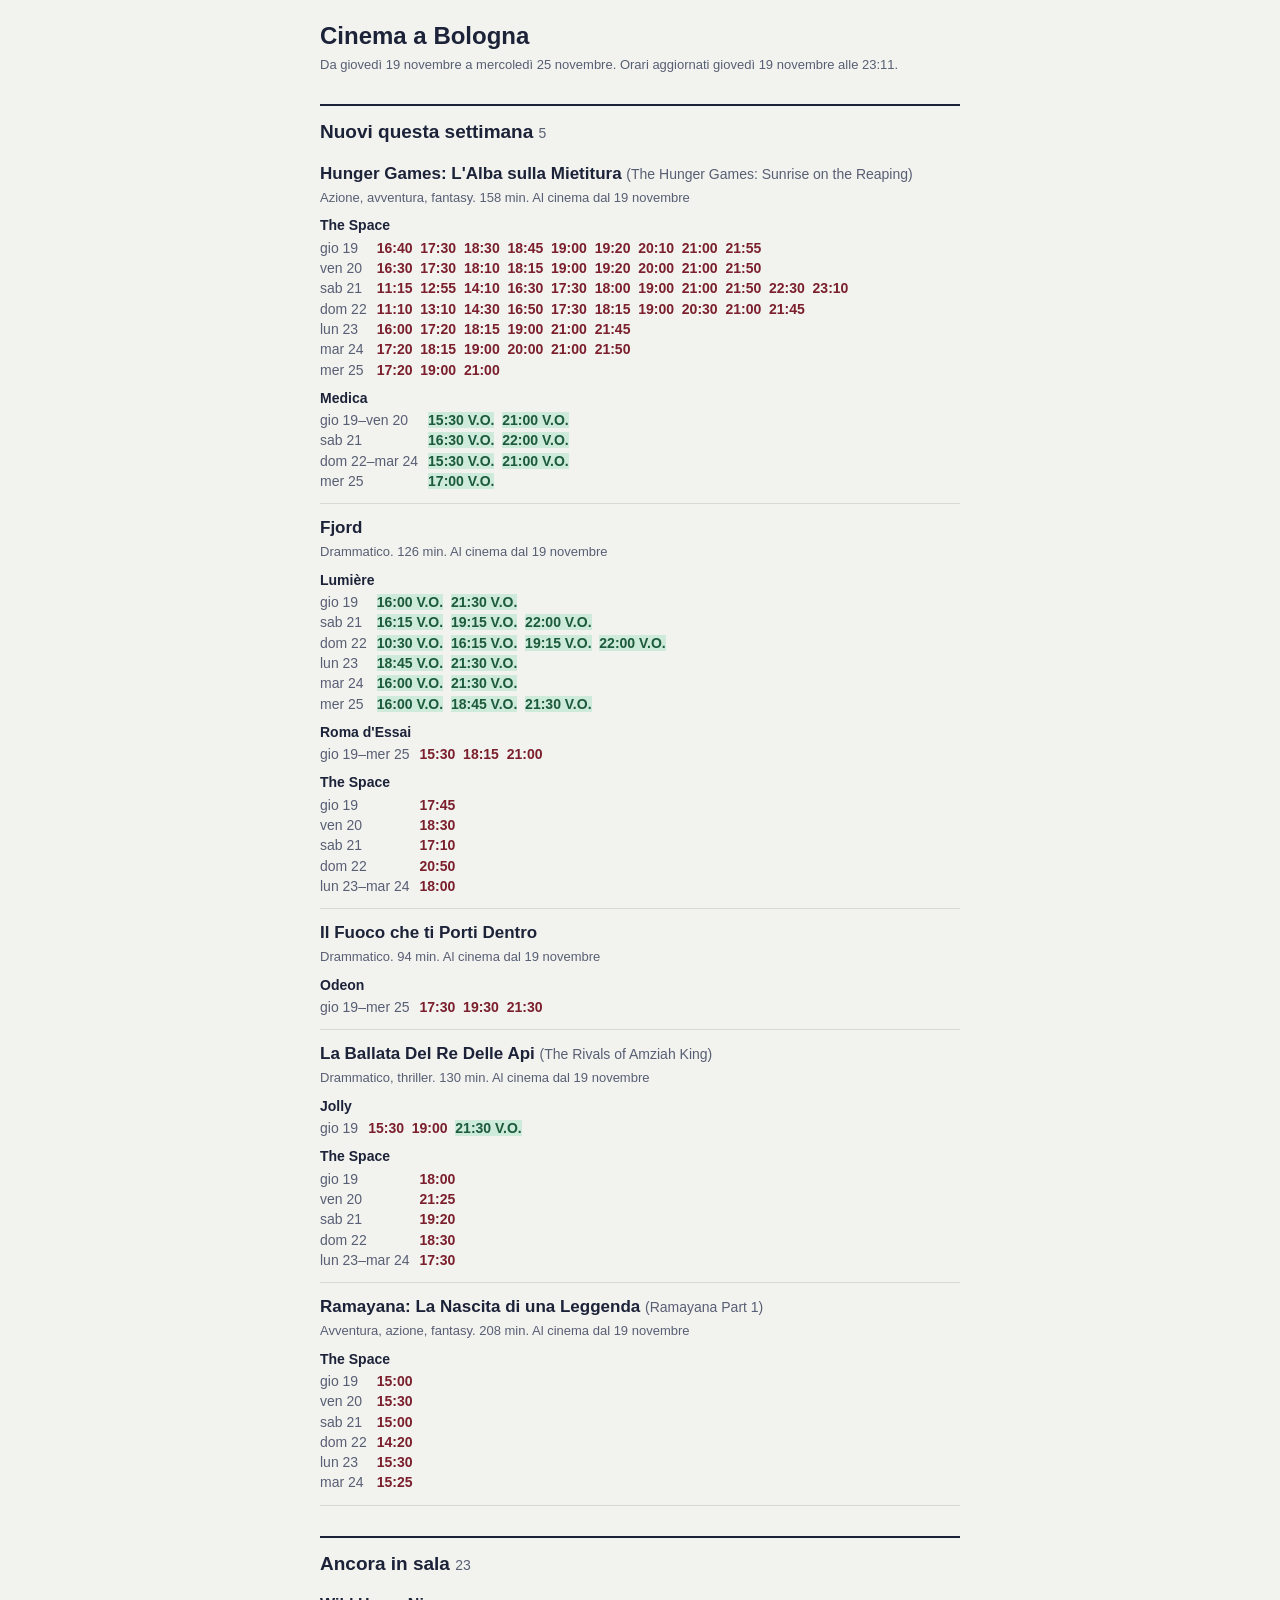
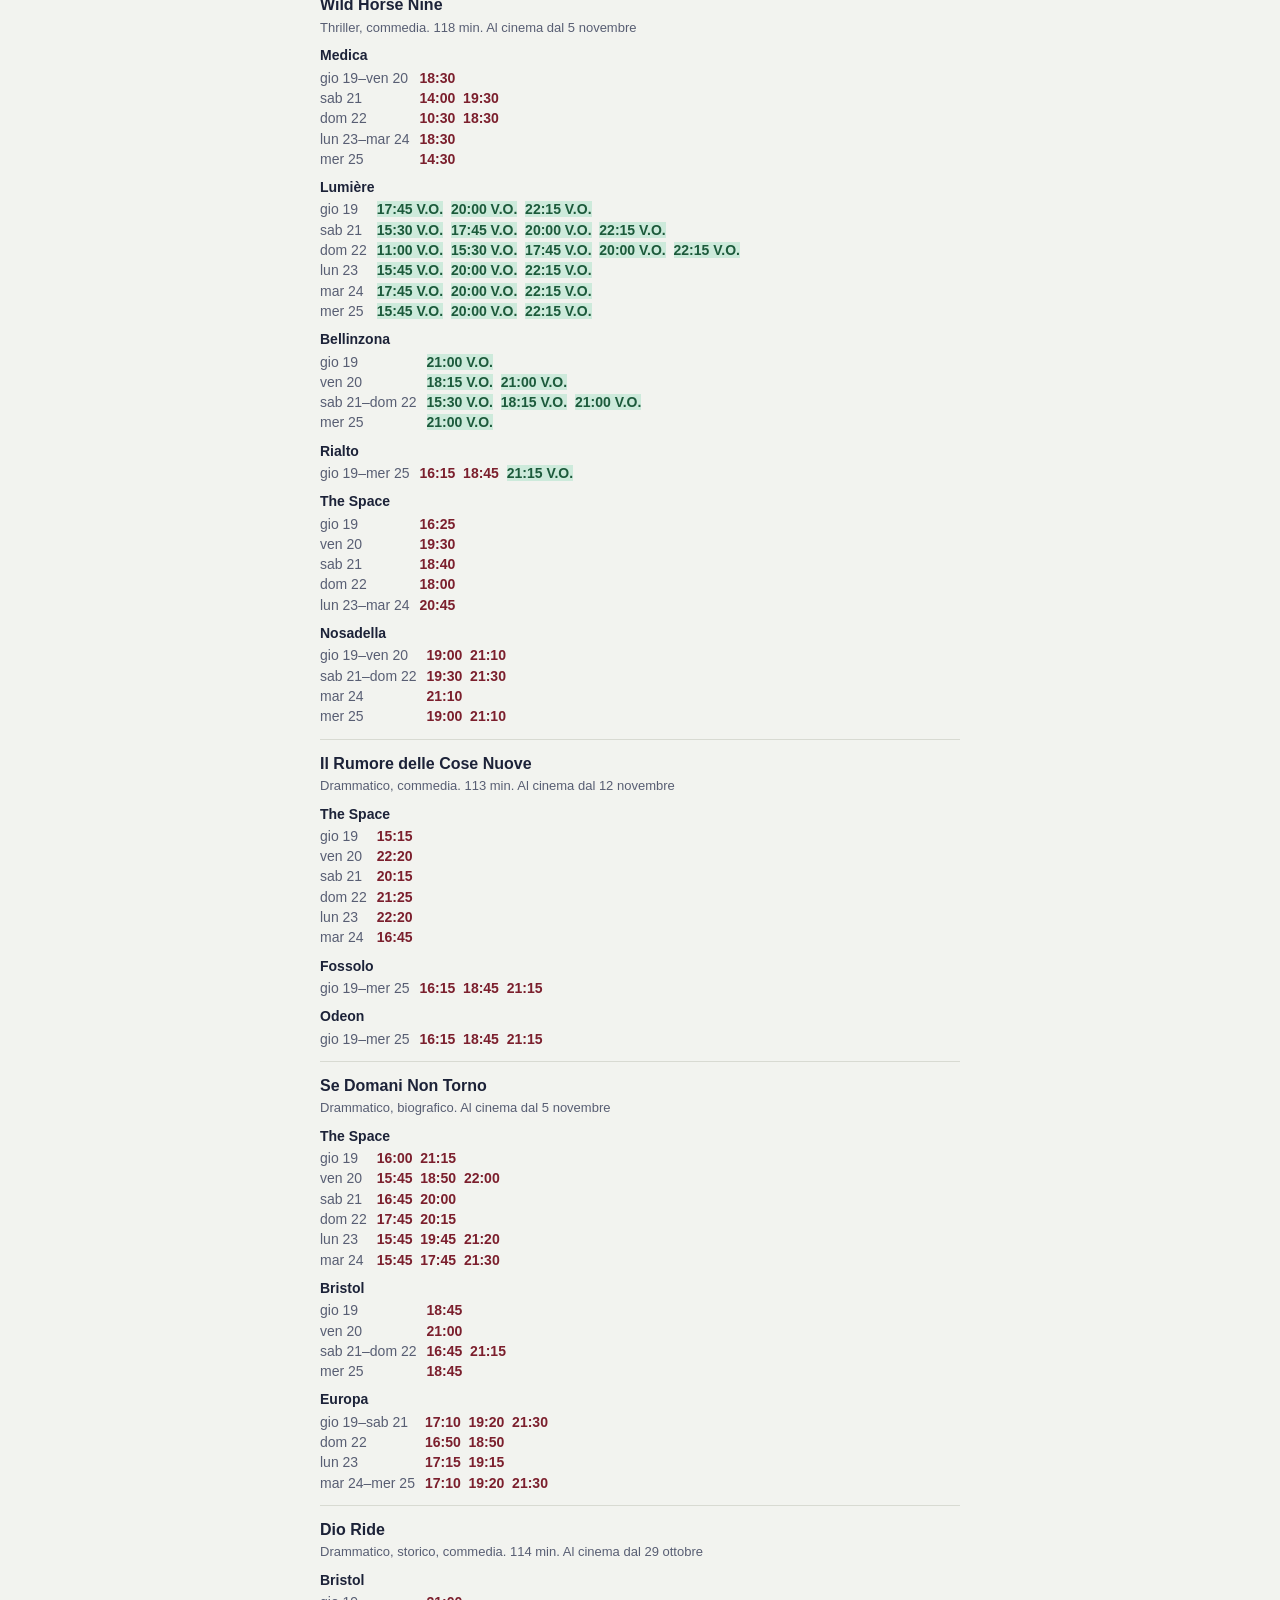
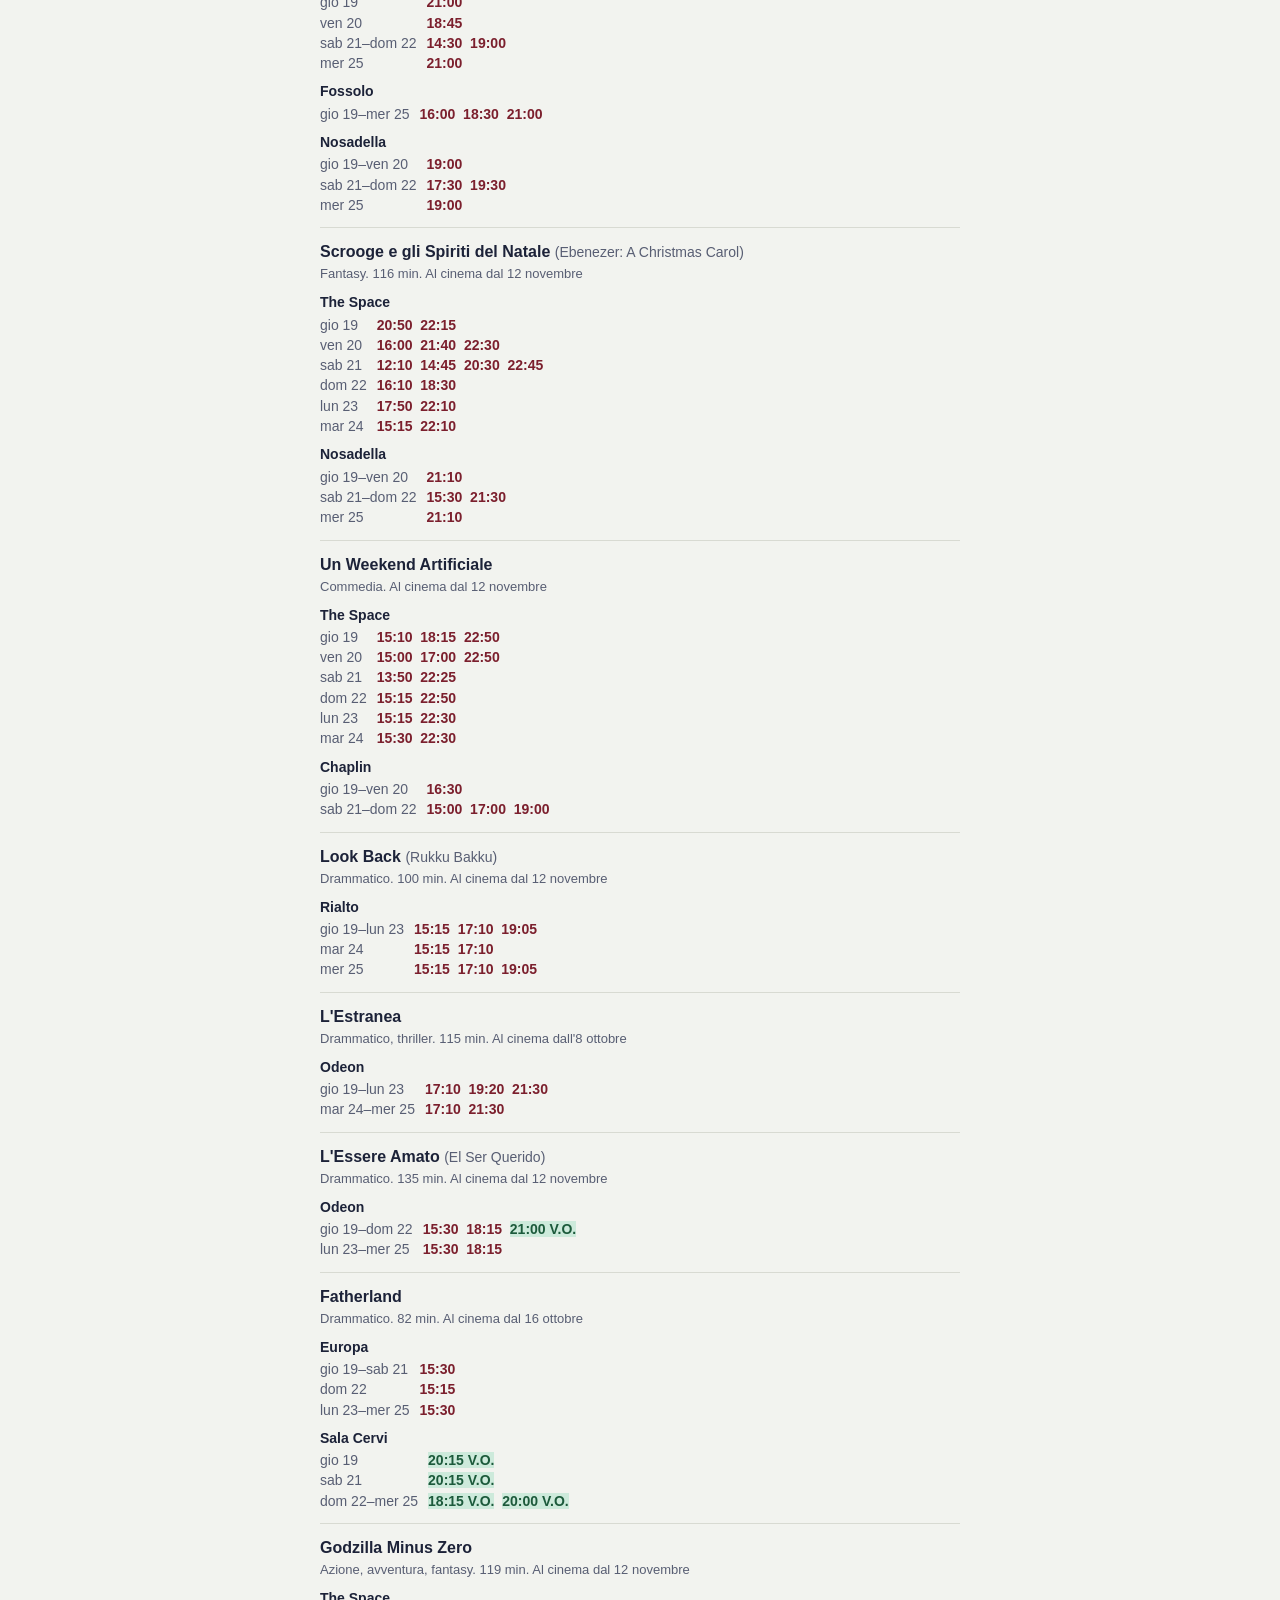
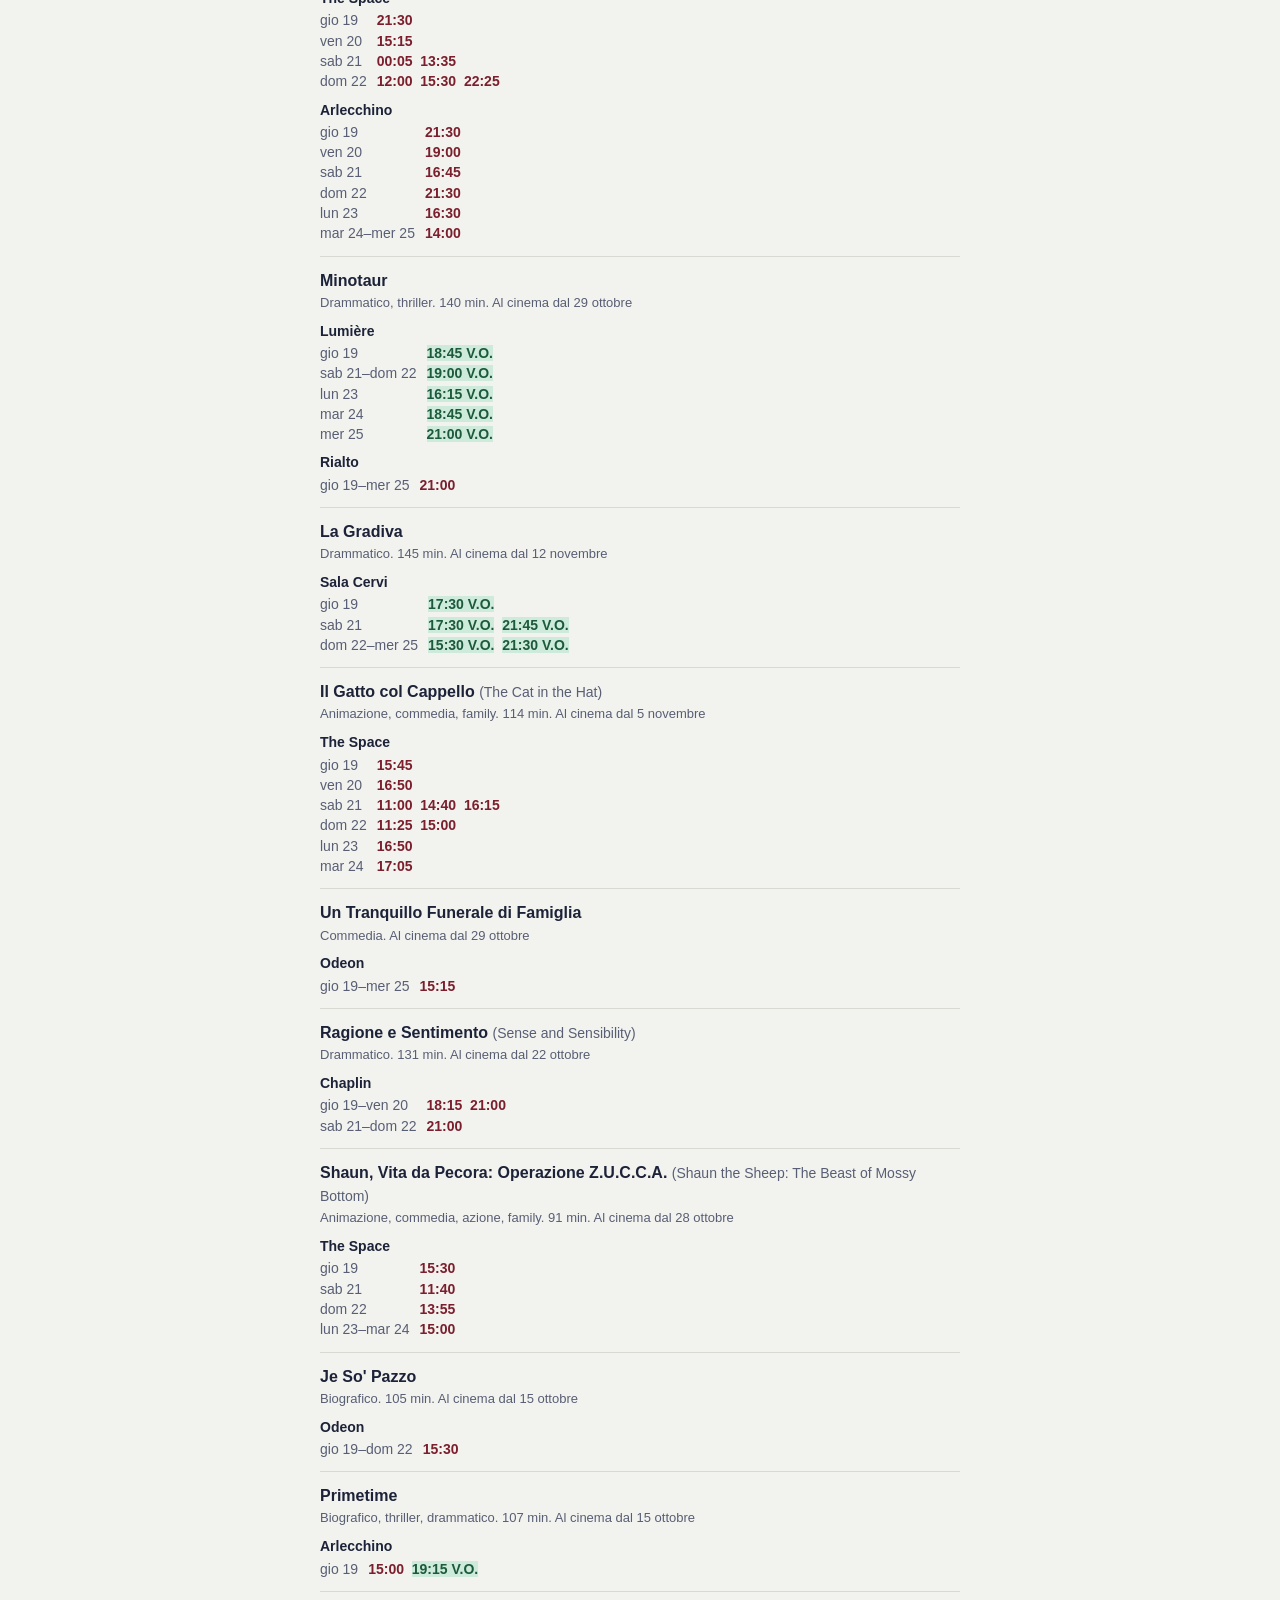
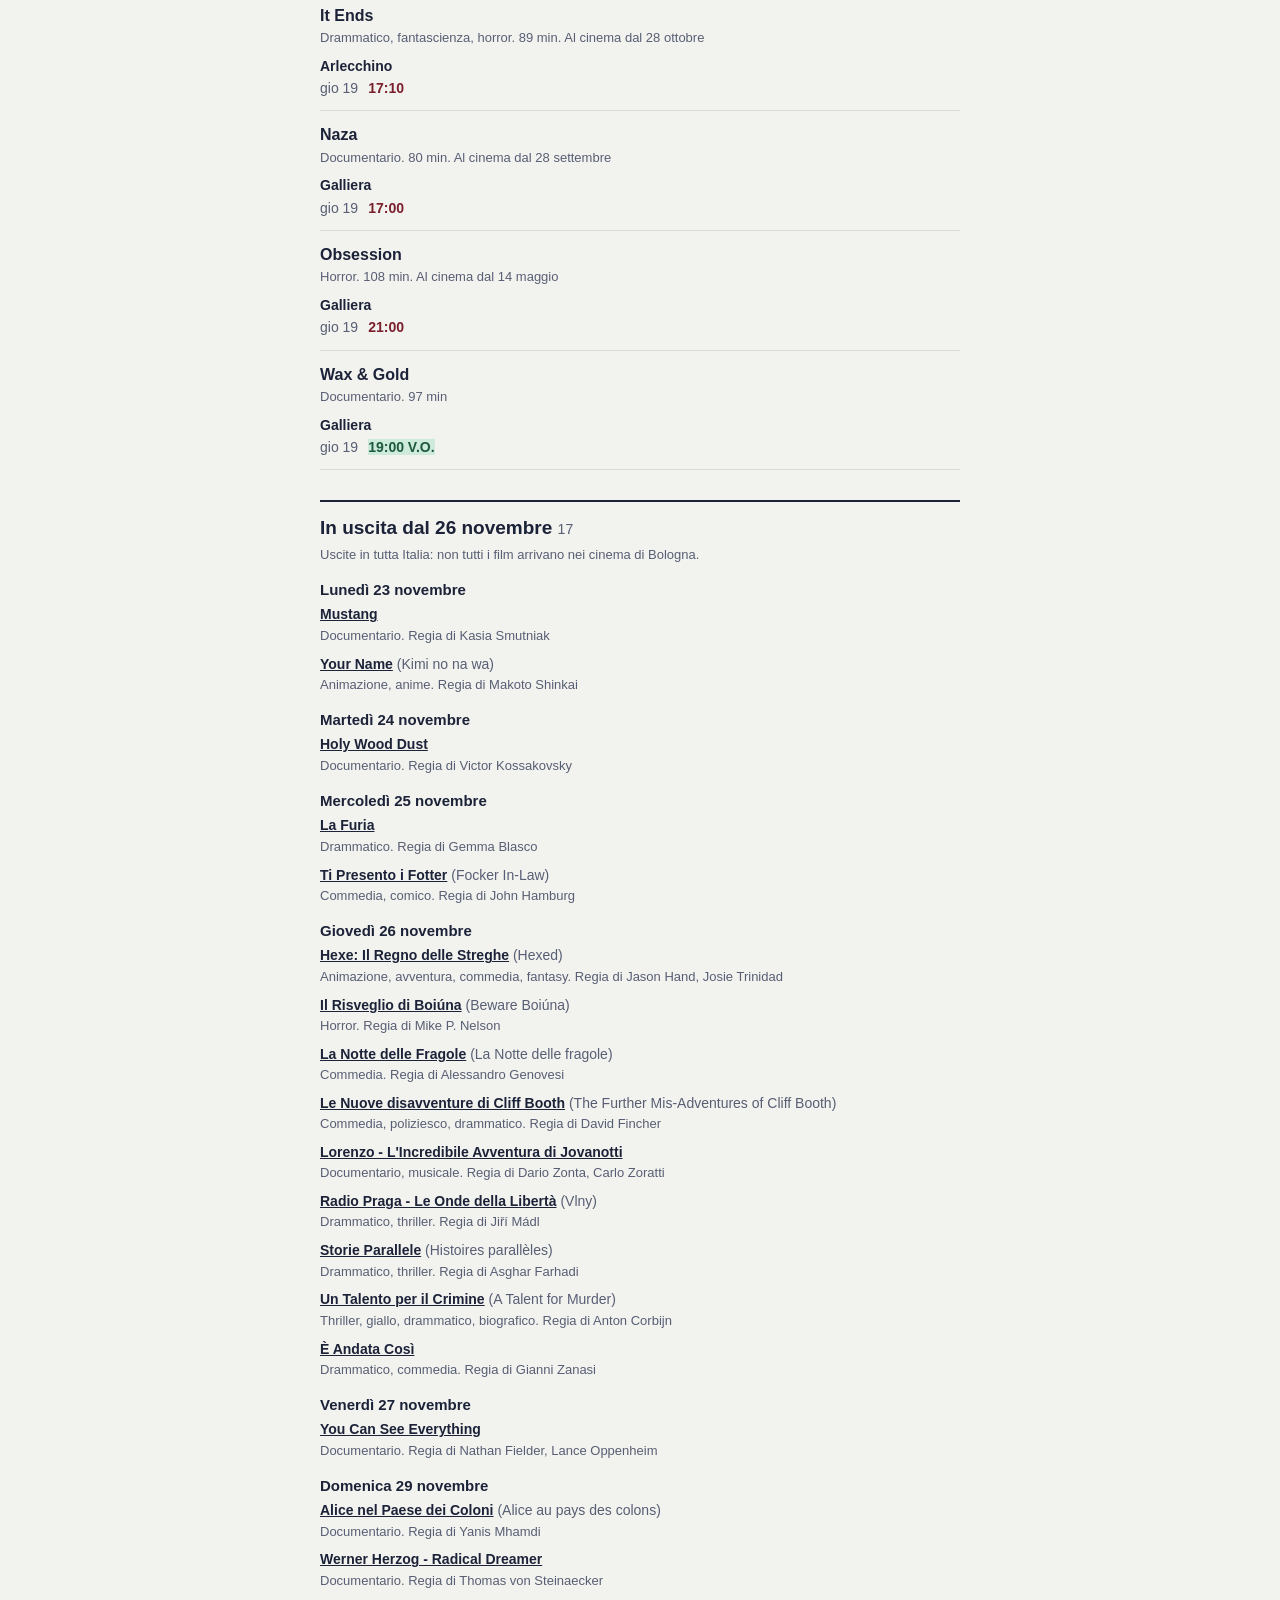
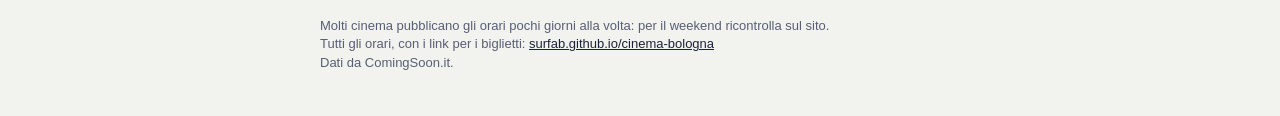
==== commit 671f2de0: "dati: programmazione del 2026-11-19 23:13" ====
--- a/data/email/email.html
+++ b/data/email/email.html
@@ -1 +1 @@
-<!doctype html><html lang="it"><head><meta charset="utf-8"><meta name="viewport" content="width=device-width,initial-scale=1"></head><body style="margin:0;padding:0;background-color:#F2F3EF"><table role="presentation" width="100%" cellpadding="0" cellspacing="0" bgcolor="#F2F3EF" style="background-color:#F2F3EF"><tr><td><div style="max-width:640px;margin:0 auto;padding:22px 16px 30px;color:#1C2238;font-family:Helvetica,Arial,sans-serif;font-size:15px;line-height:1.45"><h1 style="font-size:24px;line-height:1.15;margin:0 0 6px;color:#1C2238">Cinema a Bologna</h1><p style="color:#585E73;font-size:13px;margin:0">Da giovedì 19 novembre a mercoledì 25 novembre. Orari aggiornati giovedì 19 novembre alle 15:25.</p><h2 style="font-size:19px;margin:30px 0 4px;padding-top:12px;border-top:2px solid #1C2238;color:#1C2238">Nuovi questa settimana <span style="color:#585E73;font-weight:normal;font-size:14px">5</span></h2><div style="padding:12px 0;border-bottom:1px solid #D8DAD2"><p style="font-size:17px;font-weight:bold;margin:0;color:#1C2238"><a href="https://www.comingsoon.it/film/hunger-games-l-alba-sulla-mietitura/66957/scheda/" style="color:#1C2238;text-decoration:none">Hunger Games: L&#x27;Alba sulla Mietitura</a> <span style="color:#585E73;font-weight:normal;font-size:14px">(The Hunger Games: Sunrise on the Reaping)</span></p><p style="color:#585E73;font-size:13px;margin:2px 0 6px">Azione, avventura, fantasy. 158 min. Al cinema dal 19 novembre</p><p style="font-size:14px;font-weight:bold;margin:8px 0 2px;color:#1C2238">The Space</p><table role="presentation" cellpadding="0" cellspacing="0" style="border-collapse:collapse;font-size:14px;color:#7B1F2D;font-weight:bold"><tr valign="top"><td style="color:#585E73;font-weight:normal;padding-right:10px;white-space:nowrap">gio 19</td><td>16:40 &nbsp;17:30 &nbsp;18:30 &nbsp;18:45 &nbsp;19:00 &nbsp;19:20 &nbsp;20:10 &nbsp;21:00 &nbsp;21:55</td></tr><tr valign="top"><td style="color:#585E73;font-weight:normal;padding-right:10px;white-space:nowrap">ven 20</td><td>16:30 &nbsp;17:30 &nbsp;18:10 &nbsp;18:15 &nbsp;19:00 &nbsp;19:20 &nbsp;20:00 &nbsp;21:00 &nbsp;21:50</td></tr><tr valign="top"><td style="color:#585E73;font-weight:normal;padding-right:10px;white-space:nowrap">sab 21</td><td>11:15 &nbsp;12:55 &nbsp;14:10 &nbsp;16:30 &nbsp;17:30 &nbsp;18:00 &nbsp;19:00 &nbsp;21:00 &nbsp;21:50 &nbsp;22:30 &nbsp;23:10</td></tr><tr valign="top"><td style="color:#585E73;font-weight:normal;padding-right:10px;white-space:nowrap">dom 22</td><td>11:10 &nbsp;13:10 &nbsp;14:30 &nbsp;16:50 &nbsp;17:30 &nbsp;18:15 &nbsp;19:00 &nbsp;20:30 &nbsp;21:00 &nbsp;21:45</td></tr><tr valign="top"><td style="color:#585E73;font-weight:normal;padding-right:10px;white-space:nowrap">lun 23</td><td>16:00 &nbsp;17:20 &nbsp;18:15 &nbsp;19:00 &nbsp;21:00 &nbsp;21:45</td></tr><tr valign="top"><td style="color:#585E73;font-weight:normal;padding-right:10px;white-space:nowrap">mar 24</td><td>17:20 &nbsp;18:15 &nbsp;19:00 &nbsp;20:00 &nbsp;21:00 &nbsp;21:50</td></tr><tr valign="top"><td style="color:#585E73;font-weight:normal;padding-right:10px;white-space:nowrap">mer 25</td><td>17:20 &nbsp;19:00 &nbsp;21:00</td></tr></table><p style="font-size:14px;font-weight:bold;margin:8px 0 2px;color:#1C2238">Medica</p><table role="presentation" cellpadding="0" cellspacing="0" style="border-collapse:collapse;font-size:14px;color:#7B1F2D;font-weight:bold"><tr valign="top"><td style="color:#585E73;font-weight:normal;padding-right:10px;white-space:nowrap">gio 19–ven 20</td><td><span style="background-color:#CDEADB;color:#1C5A3B">15:30&nbsp;V.O.</span> &nbsp;<span style="background-color:#CDEADB;color:#1C5A3B">21:00&nbsp;V.O.</span></td></tr><tr valign="top"><td style="color:#585E73;font-weight:normal;padding-right:10px;white-space:nowrap">sab 21</td><td><span style="background-color:#CDEADB;color:#1C5A3B">16:30&nbsp;V.O.</span> &nbsp;<span style="background-color:#CDEADB;color:#1C5A3B">22:00&nbsp;V.O.</span></td></tr><tr valign="top"><td style="color:#585E73;font-weight:normal;padding-right:10px;white-space:nowrap">dom 22–mar 24</td><td><span style="background-color:#CDEADB;color:#1C5A3B">15:30&nbsp;V.O.</span> &nbsp;<span style="background-color:#CDEADB;color:#1C5A3B">21:00&nbsp;V.O.</span></td></tr><tr valign="top"><td style="color:#585E73;font-weight:normal;padding-right:10px;white-space:nowrap">mer 25</td><td><span style="background-color:#CDEADB;color:#1C5A3B">17:00&nbsp;V.O.</span></td></tr></table></div><div style="padding:12px 0;border-bottom:1px solid #D8DAD2"><p style="font-size:17px;font-weight:bold;margin:0;color:#1C2238"><a href="https://www.comingsoon.it/film/fjord/67491/scheda/" style="color:#1C2238;text-decoration:none">Fjord</a></p><p style="color:#585E73;font-size:13px;margin:2px 0 6px">Drammatico. 126 min. Al cinema dal 19 novembre</p><p style="font-size:14px;font-weight:bold;margin:8px 0 2px;color:#1C2238">Lumière</p><table role="presentation" cellpadding="0" cellspacing="0" style="border-collapse:collapse;font-size:14px;color:#7B1F2D;font-weight:bold"><tr valign="top"><td style="color:#585E73;font-weight:normal;padding-right:10px;white-space:nowrap">gio 19</td><td><span style="background-color:#CDEADB;color:#1C5A3B">16:00&nbsp;V.O.</span> &nbsp;<span style="background-color:#CDEADB;color:#1C5A3B">21:30&nbsp;V.O.</span></td></tr><tr valign="top"><td style="color:#585E73;font-weight:normal;padding-right:10px;white-space:nowrap">sab 21</td><td><span style="background-color:#CDEADB;color:#1C5A3B">16:15&nbsp;V.O.</span> &nbsp;<span style="background-color:#CDEADB;color:#1C5A3B">19:15&nbsp;V.O.</span> &nbsp;<span style="background-color:#CDEADB;color:#1C5A3B">22:00&nbsp;V.O.</span></td></tr><tr valign="top"><td style="color:#585E73;font-weight:normal;padding-right:10px;white-space:nowrap">dom 22</td><td><span style="background-color:#CDEADB;color:#1C5A3B">10:30&nbsp;V.O.</span> &nbsp;<span style="background-color:#CDEADB;color:#1C5A3B">16:15&nbsp;V.O.</span> &nbsp;<span style="background-color:#CDEADB;color:#1C5A3B">19:15&nbsp;V.O.</span> &nbsp;<span style="background-color:#CDEADB;color:#1C5A3B">22:00&nbsp;V.O.</span></td></tr><tr valign="top"><td style="color:#585E73;font-weight:normal;padding-right:10px;white-space:nowrap">lun 23</td><td><span style="background-color:#CDEADB;color:#1C5A3B">18:45&nbsp;V.O.</span> &nbsp;<span style="background-color:#CDEADB;color:#1C5A3B">21:30&nbsp;V.O.</span></td></tr><tr valign="top"><td style="color:#585E73;font-weight:normal;padding-right:10px;white-space:nowrap">mar 24</td><td><span style="background-color:#CDEADB;color:#1C5A3B">16:00&nbsp;V.O.</span> &nbsp;<span style="background-color:#CDEADB;color:#1C5A3B">21:30&nbsp;V.O.</span></td></tr><tr valign="top"><td style="color:#585E73;font-weight:normal;padding-right:10px;white-space:nowrap">mer 25</td><td><span style="background-color:#CDEADB;color:#1C5A3B">16:00&nbsp;V.O.</span> &nbsp;<span style="background-color:#CDEADB;color:#1C5A3B">18:45&nbsp;V.O.</span> &nbsp;<span style="background-color:#CDEADB;color:#1C5A3B">21:30&nbsp;V.O.</span></td></tr></table><p style="font-size:14px;font-weight:bold;margin:8px 0 2px;color:#1C2238">Roma d&#x27;Essai</p><table role="presentation" cellpadding="0" cellspacing="0" style="border-collapse:collapse;font-size:14px;color:#7B1F2D;font-weight:bold"><tr valign="top"><td style="color:#585E73;font-weight:normal;padding-right:10px;white-space:nowrap">gio 19–mer 25</td><td>15:30 &nbsp;18:15 &nbsp;21:00</td></tr></table><p style="font-size:14px;font-weight:bold;margin:8px 0 2px;color:#1C2238">The Space</p><table role="presentation" cellpadding="0" cellspacing="0" style="border-collapse:collapse;font-size:14px;color:#7B1F2D;font-weight:bold"><tr valign="top"><td style="color:#585E73;font-weight:normal;padding-right:10px;white-space:nowrap">gio 19</td><td>17:45</td></tr><tr valign="top"><td style="color:#585E73;font-weight:normal;padding-right:10px;white-space:nowrap">ven 20</td><td>18:30</td></tr><tr valign="top"><td style="color:#585E73;font-weight:normal;padding-right:10px;white-space:nowrap">sab 21</td><td>17:10</td></tr><tr valign="top"><td style="color:#585E73;font-weight:normal;padding-right:10px;white-space:nowrap">dom 22</td><td>20:50</td></tr><tr valign="top"><td style="color:#585E73;font-weight:normal;padding-right:10px;white-space:nowrap">lun 23–mar 24</td><td>18:00</td></tr></table></div><div style="padding:12px 0;border-bottom:1px solid #D8DAD2"><p style="font-size:17px;font-weight:bold;margin:0;color:#1C2238"><a href="https://www.comingsoon.it/film/il-fuoco-che-ti-porti-dentro/68650/scheda/" style="color:#1C2238;text-decoration:none">Il Fuoco che ti Porti Dentro</a></p><p style="color:#585E73;font-size:13px;margin:2px 0 6px">Drammatico. 94 min. Al cinema dal 19 novembre</p><p style="font-size:14px;font-weight:bold;margin:8px 0 2px;color:#1C2238">Odeon</p><table role="presentation" cellpadding="0" cellspacing="0" style="border-collapse:collapse;font-size:14px;color:#7B1F2D;font-weight:bold"><tr valign="top"><td style="color:#585E73;font-weight:normal;padding-right:10px;white-space:nowrap">gio 19–mer 25</td><td>17:30 &nbsp;19:30 &nbsp;21:30</td></tr></table></div><div style="padding:12px 0;border-bottom:1px solid #D8DAD2"><p style="font-size:17px;font-weight:bold;margin:0;color:#1C2238"><a href="https://www.comingsoon.it/film/la-ballata-del-re-delle-api/68825/scheda/" style="color:#1C2238;text-decoration:none">La Ballata Del Re Delle Api</a> <span style="color:#585E73;font-weight:normal;font-size:14px">(The Rivals of Amziah King)</span></p><p style="color:#585E73;font-size:13px;margin:2px 0 6px">Drammatico, thriller. 130 min. Al cinema dal 19 novembre</p><p style="font-size:14px;font-weight:bold;margin:8px 0 2px;color:#1C2238">Jolly</p><table role="presentation" cellpadding="0" cellspacing="0" style="border-collapse:collapse;font-size:14px;color:#7B1F2D;font-weight:bold"><tr valign="top"><td style="color:#585E73;font-weight:normal;padding-right:10px;white-space:nowrap">gio 19</td><td>15:30 &nbsp;19:00 &nbsp;<span style="background-color:#CDEADB;color:#1C5A3B">21:30&nbsp;V.O.</span></td></tr></table><p style="font-size:14px;font-weight:bold;margin:8px 0 2px;color:#1C2238">The Space</p><table role="presentation" cellpadding="0" cellspacing="0" style="border-collapse:collapse;font-size:14px;color:#7B1F2D;font-weight:bold"><tr valign="top"><td style="color:#585E73;font-weight:normal;padding-right:10px;white-space:nowrap">gio 19</td><td>18:00</td></tr><tr valign="top"><td style="color:#585E73;font-weight:normal;padding-right:10px;white-space:nowrap">ven 20</td><td>21:25</td></tr><tr valign="top"><td style="color:#585E73;font-weight:normal;padding-right:10px;white-space:nowrap">sab 21</td><td>19:20</td></tr><tr valign="top"><td style="color:#585E73;font-weight:normal;padding-right:10px;white-space:nowrap">dom 22</td><td>18:30</td></tr><tr valign="top"><td style="color:#585E73;font-weight:normal;padding-right:10px;white-space:nowrap">lun 23–mar 24</td><td>17:30</td></tr></table></div><div style="padding:12px 0;border-bottom:1px solid #D8DAD2"><p style="font-size:17px;font-weight:bold;margin:0;color:#1C2238"><a href="https://www.comingsoon.it/film/ramayana-la-nascita-di-una-leggenda/69514/scheda/" style="color:#1C2238;text-decoration:none">Ramayana: La Nascita di una Leggenda</a> <span style="color:#585E73;font-weight:normal;font-size:14px">(Ramayana Part 1)</span></p><p style="color:#585E73;font-size:13px;margin:2px 0 6px">Avventura, azione, fantasy. 208 min. Al cinema dal 19 novembre</p><p style="font-size:14px;font-weight:bold;margin:8px 0 2px;color:#1C2238">The Space</p><table role="presentation" cellpadding="0" cellspacing="0" style="border-collapse:collapse;font-size:14px;color:#7B1F2D;font-weight:bold"><tr valign="top"><td style="color:#585E73;font-weight:normal;padding-right:10px;white-space:nowrap">gio 19</td><td>15:00</td></tr><tr valign="top"><td style="color:#585E73;font-weight:normal;padding-right:10px;white-space:nowrap">ven 20</td><td>15:30</td></tr><tr valign="top"><td style="color:#585E73;font-weight:normal;padding-right:10px;white-space:nowrap">sab 21</td><td>15:00</td></tr><tr valign="top"><td style="color:#585E73;font-weight:normal;padding-right:10px;white-space:nowrap">dom 22</td><td>14:20</td></tr><tr valign="top"><td style="color:#585E73;font-weight:normal;padding-right:10px;white-space:nowrap">lun 23</td><td>15:30</td></tr><tr valign="top"><td style="color:#585E73;font-weight:normal;padding-right:10px;white-space:nowrap">mar 24</td><td>15:25</td></tr></table></div><h2 style="font-size:19px;margin:30px 0 4px;padding-top:12px;border-top:2px solid #1C2238;color:#1C2238">Ancora in sala <span style="color:#585E73;font-weight:normal;font-size:14px">23</span></h2><div style="padding:12px 0;border-bottom:1px solid #D8DAD2"><p style="font-size:16px;font-weight:bold;margin:0;color:#1C2238"><a href="https://www.comingsoon.it/film/wild-horse-nine/68581/scheda/" style="color:#1C2238;text-decoration:none">Wild Horse Nine</a></p><p style="color:#585E73;font-size:13px;margin:2px 0 6px">Thriller, commedia. 118 min. Al cinema dal 5 novembre</p><p style="font-size:14px;font-weight:bold;margin:8px 0 2px;color:#1C2238">Medica</p><table role="presentation" cellpadding="0" cellspacing="0" style="border-collapse:collapse;font-size:14px;color:#7B1F2D;font-weight:bold"><tr valign="top"><td style="color:#585E73;font-weight:normal;padding-right:10px;white-space:nowrap">gio 19–ven 20</td><td>18:30</td></tr><tr valign="top"><td style="color:#585E73;font-weight:normal;padding-right:10px;white-space:nowrap">sab 21</td><td>14:00 &nbsp;19:30</td></tr><tr valign="top"><td style="color:#585E73;font-weight:normal;padding-right:10px;white-space:nowrap">dom 22</td><td>10:30 &nbsp;18:30</td></tr><tr valign="top"><td style="color:#585E73;font-weight:normal;padding-right:10px;white-space:nowrap">lun 23–mar 24</td><td>18:30</td></tr><tr valign="top"><td style="color:#585E73;font-weight:normal;padding-right:10px;white-space:nowrap">mer 25</td><td>14:30</td></tr></table><p style="font-size:14px;font-weight:bold;margin:8px 0 2px;color:#1C2238">Lumière</p><table role="presentation" cellpadding="0" cellspacing="0" style="border-collapse:collapse;font-size:14px;color:#7B1F2D;font-weight:bold"><tr valign="top"><td style="color:#585E73;font-weight:normal;padding-right:10px;white-space:nowrap">gio 19</td><td><span style="background-color:#CDEADB;color:#1C5A3B">17:45&nbsp;V.O.</span> &nbsp;<span style="background-color:#CDEADB;color:#1C5A3B">20:00&nbsp;V.O.</span> &nbsp;<span style="background-color:#CDEADB;color:#1C5A3B">22:15&nbsp;V.O.</span></td></tr><tr valign="top"><td style="color:#585E73;font-weight:normal;padding-right:10px;white-space:nowrap">sab 21</td><td><span style="background-color:#CDEADB;color:#1C5A3B">15:30&nbsp;V.O.</span> &nbsp;<span style="background-color:#CDEADB;color:#1C5A3B">17:45&nbsp;V.O.</span> &nbsp;<span style="background-color:#CDEADB;color:#1C5A3B">20:00&nbsp;V.O.</span> &nbsp;<span style="background-color:#CDEADB;color:#1C5A3B">22:15&nbsp;V.O.</span></td></tr><tr valign="top"><td style="color:#585E73;font-weight:normal;padding-right:10px;white-space:nowrap">dom 22</td><td><span style="background-color:#CDEADB;color:#1C5A3B">11:00&nbsp;V.O.</span> &nbsp;<span style="background-color:#CDEADB;color:#1C5A3B">15:30&nbsp;V.O.</span> &nbsp;<span style="background-color:#CDEADB;color:#1C5A3B">17:45&nbsp;V.O.</span> &nbsp;<span style="background-color:#CDEADB;color:#1C5A3B">20:00&nbsp;V.O.</span> &nbsp;<span style="background-color:#CDEADB;color:#1C5A3B">22:15&nbsp;V.O.</span></td></tr><tr valign="top"><td style="color:#585E73;font-weight:normal;padding-right:10px;white-space:nowrap">lun 23</td><td><span style="background-color:#CDEADB;color:#1C5A3B">15:45&nbsp;V.O.</span> &nbsp;<span style="background-color:#CDEADB;color:#1C5A3B">20:00&nbsp;V.O.</span> &nbsp;<span style="background-color:#CDEADB;color:#1C5A3B">22:15&nbsp;V.O.</span></td></tr><tr valign="top"><td style="color:#585E73;font-weight:normal;padding-right:10px;white-space:nowrap">mar 24</td><td><span style="background-color:#CDEADB;color:#1C5A3B">17:45&nbsp;V.O.</span> &nbsp;<span style="background-color:#CDEADB;color:#1C5A3B">20:00&nbsp;V.O.</span> &nbsp;<span style="background-color:#CDEADB;color:#1C5A3B">22:15&nbsp;V.O.</span></td></tr><tr valign="top"><td style="color:#585E73;font-weight:normal;padding-right:10px;white-space:nowrap">mer 25</td><td><span style="background-color:#CDEADB;color:#1C5A3B">15:45&nbsp;V.O.</span> &nbsp;<span style="background-color:#CDEADB;color:#1C5A3B">20:00&nbsp;V.O.</span> &nbsp;<span style="background-color:#CDEADB;color:#1C5A3B">22:15&nbsp;V.O.</span></td></tr></table><p style="font-size:14px;font-weight:bold;margin:8px 0 2px;color:#1C2238">Bellinzona</p><table role="presentation" cellpadding="0" cellspacing="0" style="border-collapse:collapse;font-size:14px;color:#7B1F2D;font-weight:bold"><tr valign="top"><td style="color:#585E73;font-weight:normal;padding-right:10px;white-space:nowrap">gio 19</td><td><span style="background-color:#CDEADB;color:#1C5A3B">21:00&nbsp;V.O.</span></td></tr><tr valign="top"><td style="color:#585E73;font-weight:normal;padding-right:10px;white-space:nowrap">ven 20</td><td><span style="background-color:#CDEADB;color:#1C5A3B">18:15&nbsp;V.O.</span> &nbsp;<span style="background-color:#CDEADB;color:#1C5A3B">21:00&nbsp;V.O.</span></td></tr><tr valign="top"><td style="color:#585E73;font-weight:normal;padding-right:10px;white-space:nowrap">sab 21–dom 22</td><td><span style="background-color:#CDEADB;color:#1C5A3B">15:30&nbsp;V.O.</span> &nbsp;<span style="background-color:#CDEADB;color:#1C5A3B">18:15&nbsp;V.O.</span> &nbsp;<span style="background-color:#CDEADB;color:#1C5A3B">21:00&nbsp;V.O.</span></td></tr><tr valign="top"><td style="color:#585E73;font-weight:normal;padding-right:10px;white-space:nowrap">mer 25</td><td><span style="background-color:#CDEADB;color:#1C5A3B">21:00&nbsp;V.O.</span></td></tr></table><p style="font-size:14px;font-weight:bold;margin:8px 0 2px;color:#1C2238">Rialto</p><table role="presentation" cellpadding="0" cellspacing="0" style="border-collapse:collapse;font-size:14px;color:#7B1F2D;font-weight:bold"><tr valign="top"><td style="color:#585E73;font-weight:normal;padding-right:10px;white-space:nowrap">gio 19–mer 25</td><td>16:15 &nbsp;18:45 &nbsp;<span style="background-color:#CDEADB;color:#1C5A3B">21:15&nbsp;V.O.</span></td></tr></table><p style="font-size:14px;font-weight:bold;margin:8px 0 2px;color:#1C2238">The Space</p><table role="presentation" cellpadding="0" cellspacing="0" style="border-collapse:collapse;font-size:14px;color:#7B1F2D;font-weight:bold"><tr valign="top"><td style="color:#585E73;font-weight:normal;padding-right:10px;white-space:nowrap">gio 19</td><td>16:25</td></tr><tr valign="top"><td style="color:#585E73;font-weight:normal;padding-right:10px;white-space:nowrap">ven 20</td><td>19:30</td></tr><tr valign="top"><td style="color:#585E73;font-weight:normal;padding-right:10px;white-space:nowrap">sab 21</td><td>18:40</td></tr><tr valign="top"><td style="color:#585E73;font-weight:normal;padding-right:10px;white-space:nowrap">dom 22</td><td>18:00</td></tr><tr valign="top"><td style="color:#585E73;font-weight:normal;padding-right:10px;white-space:nowrap">lun 23–mar 24</td><td>20:45</td></tr></table><p style="font-size:14px;font-weight:bold;margin:8px 0 2px;color:#1C2238">Nosadella</p><table role="presentation" cellpadding="0" cellspacing="0" style="border-collapse:collapse;font-size:14px;color:#7B1F2D;font-weight:bold"><tr valign="top"><td style="color:#585E73;font-weight:normal;padding-right:10px;white-space:nowrap">gio 19–ven 20</td><td>19:00 &nbsp;21:10</td></tr><tr valign="top"><td style="color:#585E73;font-weight:normal;padding-right:10px;white-space:nowrap">sab 21–dom 22</td><td>19:30 &nbsp;21:30</td></tr><tr valign="top"><td style="color:#585E73;font-weight:normal;padding-right:10px;white-space:nowrap">mar 24</td><td>21:10</td></tr><tr valign="top"><td style="color:#585E73;font-weight:normal;padding-right:10px;white-space:nowrap">mer 25</td><td>19:00 &nbsp;21:10</td></tr></table></div><div style="padding:12px 0;border-bottom:1px solid #D8DAD2"><p style="font-size:16px;font-weight:bold;margin:0;color:#1C2238"><a href="https://www.comingsoon.it/film/il-rumore-delle-cose-nuove/68017/scheda/" style="color:#1C2238;text-decoration:none">Il Rumore delle Cose Nuove</a></p><p style="color:#585E73;font-size:13px;margin:2px 0 6px">Drammatico, commedia. 113 min. Al cinema dal 12 novembre</p><p style="font-size:14px;font-weight:bold;margin:8px 0 2px;color:#1C2238">The Space</p><table role="presentation" cellpadding="0" cellspacing="0" style="border-collapse:collapse;font-size:14px;color:#7B1F2D;font-weight:bold"><tr valign="top"><td style="color:#585E73;font-weight:normal;padding-right:10px;white-space:nowrap">gio 19</td><td>15:15</td></tr><tr valign="top"><td style="color:#585E73;font-weight:normal;padding-right:10px;white-space:nowrap">ven 20</td><td>22:20</td></tr><tr valign="top"><td style="color:#585E73;font-weight:normal;padding-right:10px;white-space:nowrap">sab 21</td><td>20:15</td></tr><tr valign="top"><td style="color:#585E73;font-weight:normal;padding-right:10px;white-space:nowrap">dom 22</td><td>21:25</td></tr><tr valign="top"><td style="color:#585E73;font-weight:normal;padding-right:10px;white-space:nowrap">lun 23</td><td>22:20</td></tr><tr valign="top"><td style="color:#585E73;font-weight:normal;padding-right:10px;white-space:nowrap">mar 24</td><td>16:45</td></tr></table><p style="font-size:14px;font-weight:bold;margin:8px 0 2px;color:#1C2238">Fossolo</p><table role="presentation" cellpadding="0" cellspacing="0" style="border-collapse:collapse;font-size:14px;color:#7B1F2D;font-weight:bold"><tr valign="top"><td style="color:#585E73;font-weight:normal;padding-right:10px;white-space:nowrap">gio 19–mer 25</td><td>16:15 &nbsp;18:45 &nbsp;21:15</td></tr></table><p style="font-size:14px;font-weight:bold;margin:8px 0 2px;color:#1C2238">Odeon</p><table role="presentation" cellpadding="0" cellspacing="0" style="border-collapse:collapse;font-size:14px;color:#7B1F2D;font-weight:bold"><tr valign="top"><td style="color:#585E73;font-weight:normal;padding-right:10px;white-space:nowrap">gio 19–mer 25</td><td>16:15 &nbsp;18:45 &nbsp;21:15</td></tr></table></div><div style="padding:12px 0;border-bottom:1px solid #D8DAD2"><p style="font-size:16px;font-weight:bold;margin:0;color:#1C2238"><a href="https://www.comingsoon.it/film/se-domani-non-torno/68243/scheda/" style="color:#1C2238;text-decoration:none">Se Domani Non Torno</a></p><p style="color:#585E73;font-size:13px;margin:2px 0 6px">Drammatico, biografico. Al cinema dal 5 novembre</p><p style="font-size:14px;font-weight:bold;margin:8px 0 2px;color:#1C2238">The Space</p><table role="presentation" cellpadding="0" cellspacing="0" style="border-collapse:collapse;font-size:14px;color:#7B1F2D;font-weight:bold"><tr valign="top"><td style="color:#585E73;font-weight:normal;padding-right:10px;white-space:nowrap">gio 19</td><td>16:00 &nbsp;21:15</td></tr><tr valign="top"><td style="color:#585E73;font-weight:normal;padding-right:10px;white-space:nowrap">ven 20</td><td>15:45 &nbsp;18:50 &nbsp;22:00</td></tr><tr valign="top"><td style="color:#585E73;font-weight:normal;padding-right:10px;white-space:nowrap">sab 21</td><td>16:45 &nbsp;20:00</td></tr><tr valign="top"><td style="color:#585E73;font-weight:normal;padding-right:10px;white-space:nowrap">dom 22</td><td>17:45 &nbsp;20:15</td></tr><tr valign="top"><td style="color:#585E73;font-weight:normal;padding-right:10px;white-space:nowrap">lun 23</td><td>15:45 &nbsp;19:45 &nbsp;21:20</td></tr><tr valign="top"><td style="color:#585E73;font-weight:normal;padding-right:10px;white-space:nowrap">mar 24</td><td>15:45 &nbsp;17:45 &nbsp;21:30</td></tr></table><p style="font-size:14px;font-weight:bold;margin:8px 0 2px;color:#1C2238">Bristol</p><table role="presentation" cellpadding="0" cellspacing="0" style="border-collapse:collapse;font-size:14px;color:#7B1F2D;font-weight:bold"><tr valign="top"><td style="color:#585E73;font-weight:normal;padding-right:10px;white-space:nowrap">gio 19</td><td>18:45</td></tr><tr valign="top"><td style="color:#585E73;font-weight:normal;padding-right:10px;white-space:nowrap">ven 20</td><td>21:00</td></tr><tr valign="top"><td style="color:#585E73;font-weight:normal;padding-right:10px;white-space:nowrap">sab 21–dom 22</td><td>16:45 &nbsp;21:15</td></tr><tr valign="top"><td style="color:#585E73;font-weight:normal;padding-right:10px;white-space:nowrap">mer 25</td><td>18:45</td></tr></table><p style="font-size:14px;font-weight:bold;margin:8px 0 2px;color:#1C2238">Europa</p><table role="presentation" cellpadding="0" cellspacing="0" style="border-collapse:collapse;font-size:14px;color:#7B1F2D;font-weight:bold"><tr valign="top"><td style="color:#585E73;font-weight:normal;padding-right:10px;white-space:nowrap">gio 19–sab 21</td><td>17:10 &nbsp;19:20 &nbsp;21:30</td></tr><tr valign="top"><td style="color:#585E73;font-weight:normal;padding-right:10px;white-space:nowrap">dom 22</td><td>16:50 &nbsp;18:50</td></tr><tr valign="top"><td style="color:#585E73;font-weight:normal;padding-right:10px;white-space:nowrap">lun 23</td><td>17:15 &nbsp;19:15</td></tr><tr valign="top"><td style="color:#585E73;font-weight:normal;padding-right:10px;white-space:nowrap">mar 24–mer 25</td><td>17:10 &nbsp;19:20 &nbsp;21:30</td></tr></table></div><div style="padding:12px 0;border-bottom:1px solid #D8DAD2"><p style="font-size:16px;font-weight:bold;margin:0;color:#1C2238"><a href="https://www.comingsoon.it/film/dio-ride/69130/scheda/" style="color:#1C2238;text-decoration:none">Dio Ride</a></p><p style="color:#585E73;font-size:13px;margin:2px 0 6px">Drammatico, storico, commedia. 114 min. Al cinema dal 29 ottobre</p><p style="font-size:14px;font-weight:bold;margin:8px 0 2px;color:#1C2238">Bristol</p><table role="presentation" cellpadding="0" cellspacing="0" style="border-collapse:collapse;font-size:14px;color:#7B1F2D;font-weight:bold"><tr valign="top"><td style="color:#585E73;font-weight:normal;padding-right:10px;white-space:nowrap">gio 19</td><td>21:00</td></tr><tr valign="top"><td style="color:#585E73;font-weight:normal;padding-right:10px;white-space:nowrap">ven 20</td><td>18:45</td></tr><tr valign="top"><td style="color:#585E73;font-weight:normal;padding-right:10px;white-space:nowrap">sab 21–dom 22</td><td>14:30 &nbsp;19:00</td></tr><tr valign="top"><td style="color:#585E73;font-weight:normal;padding-right:10px;white-space:nowrap">mer 25</td><td>21:00</td></tr></table><p style="font-size:14px;font-weight:bold;margin:8px 0 2px;color:#1C2238">Fossolo</p><table role="presentation" cellpadding="0" cellspacing="0" style="border-collapse:collapse;font-size:14px;color:#7B1F2D;font-weight:bold"><tr valign="top"><td style="color:#585E73;font-weight:normal;padding-right:10px;white-space:nowrap">gio 19–mer 25</td><td>16:00 &nbsp;18:30 &nbsp;21:00</td></tr></table><p style="font-size:14px;font-weight:bold;margin:8px 0 2px;color:#1C2238">Nosadella</p><table role="presentation" cellpadding="0" cellspacing="0" style="border-collapse:collapse;font-size:14px;color:#7B1F2D;font-weight:bold"><tr valign="top"><td style="color:#585E73;font-weight:normal;padding-right:10px;white-space:nowrap">gio 19–ven 20</td><td>19:00</td></tr><tr valign="top"><td style="color:#585E73;font-weight:normal;padding-right:10px;white-space:nowrap">sab 21–dom 22</td><td>17:30 &nbsp;19:30</td></tr><tr valign="top"><td style="color:#585E73;font-weight:normal;padding-right:10px;white-space:nowrap">mer 25</td><td>19:00</td></tr></table></div><div style="padding:12px 0;border-bottom:1px solid #D8DAD2"><p style="font-size:16px;font-weight:bold;margin:0;color:#1C2238"><a href="https://www.comingsoon.it/film/scrooge-e-gli-spiriti-del-natale/68609/scheda/" style="color:#1C2238;text-decoration:none">Scrooge e gli Spiriti del Natale</a> <span style="color:#585E73;font-weight:normal;font-size:14px">(Ebenezer: A Christmas Carol)</span></p><p style="color:#585E73;font-size:13px;margin:2px 0 6px">Fantasy. 116 min. Al cinema dal 12 novembre</p><p style="font-size:14px;font-weight:bold;margin:8px 0 2px;color:#1C2238">The Space</p><table role="presentation" cellpadding="0" cellspacing="0" style="border-collapse:collapse;font-size:14px;color:#7B1F2D;font-weight:bold"><tr valign="top"><td style="color:#585E73;font-weight:normal;padding-right:10px;white-space:nowrap">gio 19</td><td>20:50 &nbsp;22:15</td></tr><tr valign="top"><td style="color:#585E73;font-weight:normal;padding-right:10px;white-space:nowrap">ven 20</td><td>16:00 &nbsp;21:40 &nbsp;22:30</td></tr><tr valign="top"><td style="color:#585E73;font-weight:normal;padding-right:10px;white-space:nowrap">sab 21</td><td>12:10 &nbsp;14:45 &nbsp;20:30 &nbsp;22:45</td></tr><tr valign="top"><td style="color:#585E73;font-weight:normal;padding-right:10px;white-space:nowrap">dom 22</td><td>16:10 &nbsp;18:30</td></tr><tr valign="top"><td style="color:#585E73;font-weight:normal;padding-right:10px;white-space:nowrap">lun 23</td><td>17:50 &nbsp;22:10</td></tr><tr valign="top"><td style="color:#585E73;font-weight:normal;padding-right:10px;white-space:nowrap">mar 24</td><td>15:15 &nbsp;22:10</td></tr></table><p style="font-size:14px;font-weight:bold;margin:8px 0 2px;color:#1C2238">Nosadella</p><table role="presentation" cellpadding="0" cellspacing="0" style="border-collapse:collapse;font-size:14px;color:#7B1F2D;font-weight:bold"><tr valign="top"><td style="color:#585E73;font-weight:normal;padding-right:10px;white-space:nowrap">gio 19–ven 20</td><td>21:10</td></tr><tr valign="top"><td style="color:#585E73;font-weight:normal;padding-right:10px;white-space:nowrap">sab 21–dom 22</td><td>15:30 &nbsp;21:30</td></tr><tr valign="top"><td style="color:#585E73;font-weight:normal;padding-right:10px;white-space:nowrap">mer 25</td><td>21:10</td></tr></table></div><div style="padding:12px 0;border-bottom:1px solid #D8DAD2"><p style="font-size:16px;font-weight:bold;margin:0;color:#1C2238"><a href="https://www.comingsoon.it/film/un-weekend-artificiale/69096/scheda/" style="color:#1C2238;text-decoration:none">Un Weekend Artificiale</a></p><p style="color:#585E73;font-size:13px;margin:2px 0 6px">Commedia. Al cinema dal 12 novembre</p><p style="font-size:14px;font-weight:bold;margin:8px 0 2px;color:#1C2238">The Space</p><table role="presentation" cellpadding="0" cellspacing="0" style="border-collapse:collapse;font-size:14px;color:#7B1F2D;font-weight:bold"><tr valign="top"><td style="color:#585E73;font-weight:normal;padding-right:10px;white-space:nowrap">gio 19</td><td>15:10 &nbsp;18:15 &nbsp;22:50</td></tr><tr valign="top"><td style="color:#585E73;font-weight:normal;padding-right:10px;white-space:nowrap">ven 20</td><td>15:00 &nbsp;17:00 &nbsp;22:50</td></tr><tr valign="top"><td style="color:#585E73;font-weight:normal;padding-right:10px;white-space:nowrap">sab 21</td><td>13:50 &nbsp;22:25</td></tr><tr valign="top"><td style="color:#585E73;font-weight:normal;padding-right:10px;white-space:nowrap">dom 22</td><td>15:15 &nbsp;22:50</td></tr><tr valign="top"><td style="color:#585E73;font-weight:normal;padding-right:10px;white-space:nowrap">lun 23</td><td>15:15 &nbsp;22:30</td></tr><tr valign="top"><td style="color:#585E73;font-weight:normal;padding-right:10px;white-space:nowrap">mar 24</td><td>15:30 &nbsp;22:30</td></tr></table><p style="font-size:14px;font-weight:bold;margin:8px 0 2px;color:#1C2238">Chaplin</p><table role="presentation" cellpadding="0" cellspacing="0" style="border-collapse:collapse;font-size:14px;color:#7B1F2D;font-weight:bold"><tr valign="top"><td style="color:#585E73;font-weight:normal;padding-right:10px;white-space:nowrap">gio 19–ven 20</td><td>16:30</td></tr><tr valign="top"><td style="color:#585E73;font-weight:normal;padding-right:10px;white-space:nowrap">sab 21–dom 22</td><td>15:00 &nbsp;17:00 &nbsp;19:00</td></tr></table></div><div style="padding:12px 0;border-bottom:1px solid #D8DAD2"><p style="font-size:16px;font-weight:bold;margin:0;color:#1C2238"><a href="https://www.comingsoon.it/film/look-back/69165/scheda/" style="color:#1C2238;text-decoration:none">Look Back</a> <span style="color:#585E73;font-weight:normal;font-size:14px">(Rukku Bakku)</span></p><p style="color:#585E73;font-size:13px;margin:2px 0 6px">Drammatico. 100 min. Al cinema dal 12 novembre</p><p style="font-size:14px;font-weight:bold;margin:8px 0 2px;color:#1C2238">Rialto</p><table role="presentation" cellpadding="0" cellspacing="0" style="border-collapse:collapse;font-size:14px;color:#7B1F2D;font-weight:bold"><tr valign="top"><td style="color:#585E73;font-weight:normal;padding-right:10px;white-space:nowrap">gio 19–lun 23</td><td>15:15 &nbsp;17:10 &nbsp;19:05</td></tr><tr valign="top"><td style="color:#585E73;font-weight:normal;padding-right:10px;white-space:nowrap">mar 24</td><td>15:15 &nbsp;17:10</td></tr><tr valign="top"><td style="color:#585E73;font-weight:normal;padding-right:10px;white-space:nowrap">mer 25</td><td>15:15 &nbsp;17:10 &nbsp;19:05</td></tr></table></div><div style="padding:12px 0;border-bottom:1px solid #D8DAD2"><p style="font-size:16px;font-weight:bold;margin:0;color:#1C2238"><a href="https://www.comingsoon.it/film/l-estranea/68142/scheda/" style="color:#1C2238;text-decoration:none">L&#x27;Estranea</a></p><p style="color:#585E73;font-size:13px;margin:2px 0 6px">Drammatico, thriller. 115 min. Al cinema dall&#x27;8 ottobre</p><p style="font-size:14px;font-weight:bold;margin:8px 0 2px;color:#1C2238">Odeon</p><table role="presentation" cellpadding="0" cellspacing="0" style="border-collapse:collapse;font-size:14px;color:#7B1F2D;font-weight:bold"><tr valign="top"><td style="color:#585E73;font-weight:normal;padding-right:10px;white-space:nowrap">gio 19–lun 23</td><td>17:10 &nbsp;19:20 &nbsp;21:30</td></tr><tr valign="top"><td style="color:#585E73;font-weight:normal;padding-right:10px;white-space:nowrap">mar 24–mer 25</td><td>17:10 &nbsp;21:30</td></tr></table></div><div style="padding:12px 0;border-bottom:1px solid #D8DAD2"><p style="font-size:16px;font-weight:bold;margin:0;color:#1C2238"><a href="https://www.comingsoon.it/film/l-essere-amato/68677/scheda/" style="color:#1C2238;text-decoration:none">L&#x27;Essere Amato</a> <span style="color:#585E73;font-weight:normal;font-size:14px">(El Ser Querido)</span></p><p style="color:#585E73;font-size:13px;margin:2px 0 6px">Drammatico. 135 min. Al cinema dal 12 novembre</p><p style="font-size:14px;font-weight:bold;margin:8px 0 2px;color:#1C2238">Odeon</p><table role="presentation" cellpadding="0" cellspacing="0" style="border-collapse:collapse;font-size:14px;color:#7B1F2D;font-weight:bold"><tr valign="top"><td style="color:#585E73;font-weight:normal;padding-right:10px;white-space:nowrap">gio 19–dom 22</td><td>15:30 &nbsp;18:15 &nbsp;<span style="background-color:#CDEADB;color:#1C5A3B">21:00&nbsp;V.O.</span></td></tr><tr valign="top"><td style="color:#585E73;font-weight:normal;padding-right:10px;white-space:nowrap">lun 23–mer 25</td><td>15:30 &nbsp;18:15</td></tr></table></div><div style="padding:12px 0;border-bottom:1px solid #D8DAD2"><p style="font-size:16px;font-weight:bold;margin:0;color:#1C2238"><a href="https://www.comingsoon.it/film/fatherland/68676/scheda/" style="color:#1C2238;text-decoration:none">Fatherland</a></p><p style="color:#585E73;font-size:13px;margin:2px 0 6px">Drammatico. 82 min. Al cinema dal 16 ottobre</p><p style="font-size:14px;font-weight:bold;margin:8px 0 2px;color:#1C2238">Europa</p><table role="presentation" cellpadding="0" cellspacing="0" style="border-collapse:collapse;font-size:14px;color:#7B1F2D;font-weight:bold"><tr valign="top"><td style="color:#585E73;font-weight:normal;padding-right:10px;white-space:nowrap">gio 19–sab 21</td><td>15:30</td></tr><tr valign="top"><td style="color:#585E73;font-weight:normal;padding-right:10px;white-space:nowrap">dom 22</td><td>15:15</td></tr><tr valign="top"><td style="color:#585E73;font-weight:normal;padding-right:10px;white-space:nowrap">lun 23–mer 25</td><td>15:30</td></tr></table><p style="font-size:14px;font-weight:bold;margin:8px 0 2px;color:#1C2238">Sala Cervi</p><table role="presentation" cellpadding="0" cellspacing="0" style="border-collapse:collapse;font-size:14px;color:#7B1F2D;font-weight:bold"><tr valign="top"><td style="color:#585E73;font-weight:normal;padding-right:10px;white-space:nowrap">gio 19</td><td><span style="background-color:#CDEADB;color:#1C5A3B">20:15&nbsp;V.O.</span></td></tr><tr valign="top"><td style="color:#585E73;font-weight:normal;padding-right:10px;white-space:nowrap">sab 21</td><td><span style="background-color:#CDEADB;color:#1C5A3B">20:15&nbsp;V.O.</span></td></tr><tr valign="top"><td style="color:#585E73;font-weight:normal;padding-right:10px;white-space:nowrap">dom 22–mer 25</td><td><span style="background-color:#CDEADB;color:#1C5A3B">18:15&nbsp;V.O.</span> &nbsp;<span style="background-color:#CDEADB;color:#1C5A3B">20:00&nbsp;V.O.</span></td></tr></table></div><div style="padding:12px 0;border-bottom:1px solid #D8DAD2"><p style="font-size:16px;font-weight:bold;margin:0;color:#1C2238"><a href="https://www.comingsoon.it/film/godzilla-minus-zero/68697/scheda/" style="color:#1C2238;text-decoration:none">Godzilla Minus Zero</a></p><p style="color:#585E73;font-size:13px;margin:2px 0 6px">Azione, avventura, fantasy. 119 min. Al cinema dal 12 novembre</p><p style="font-size:14px;font-weight:bold;margin:8px 0 2px;color:#1C2238">The Space</p><table role="presentation" cellpadding="0" cellspacing="0" style="border-collapse:collapse;font-size:14px;color:#7B1F2D;font-weight:bold"><tr valign="top"><td style="color:#585E73;font-weight:normal;padding-right:10px;white-space:nowrap">gio 19</td><td>21:30</td></tr><tr valign="top"><td style="color:#585E73;font-weight:normal;padding-right:10px;white-space:nowrap">ven 20</td><td>15:15</td></tr><tr valign="top"><td style="color:#585E73;font-weight:normal;padding-right:10px;white-space:nowrap">sab 21</td><td>00:05 &nbsp;13:35</td></tr><tr valign="top"><td style="color:#585E73;font-weight:normal;padding-right:10px;white-space:nowrap">dom 22</td><td>12:00 &nbsp;15:30 &nbsp;22:25</td></tr></table><p style="font-size:14px;font-weight:bold;margin:8px 0 2px;color:#1C2238">Arlecchino</p><table role="presentation" cellpadding="0" cellspacing="0" style="border-collapse:collapse;font-size:14px;color:#7B1F2D;font-weight:bold"><tr valign="top"><td style="color:#585E73;font-weight:normal;padding-right:10px;white-space:nowrap">gio 19</td><td>21:30</td></tr><tr valign="top"><td style="color:#585E73;font-weight:normal;padding-right:10px;white-space:nowrap">ven 20</td><td>19:00</td></tr><tr valign="top"><td style="color:#585E73;font-weight:normal;padding-right:10px;white-space:nowrap">sab 21</td><td>16:45</td></tr><tr valign="top"><td style="color:#585E73;font-weight:normal;padding-right:10px;white-space:nowrap">dom 22</td><td>21:30</td></tr><tr valign="top"><td style="color:#585E73;font-weight:normal;padding-right:10px;white-space:nowrap">lun 23</td><td>16:30</td></tr><tr valign="top"><td style="color:#585E73;font-weight:normal;padding-right:10px;white-space:nowrap">mar 24–mer 25</td><td>14:00</td></tr></table></div><div style="padding:12px 0;border-bottom:1px solid #D8DAD2"><p style="font-size:16px;font-weight:bold;margin:0;color:#1C2238"><a href="https://www.comingsoon.it/film/minotaur/68680/scheda/" style="color:#1C2238;text-decoration:none">Minotaur</a></p><p style="color:#585E73;font-size:13px;margin:2px 0 6px">Drammatico, thriller. 140 min. Al cinema dal 29 ottobre</p><p style="font-size:14px;font-weight:bold;margin:8px 0 2px;color:#1C2238">Lumière</p><table role="presentation" cellpadding="0" cellspacing="0" style="border-collapse:collapse;font-size:14px;color:#7B1F2D;font-weight:bold"><tr valign="top"><td style="color:#585E73;font-weight:normal;padding-right:10px;white-space:nowrap">gio 19</td><td><span style="background-color:#CDEADB;color:#1C5A3B">18:45&nbsp;V.O.</span></td></tr><tr valign="top"><td style="color:#585E73;font-weight:normal;padding-right:10px;white-space:nowrap">sab 21–dom 22</td><td><span style="background-color:#CDEADB;color:#1C5A3B">19:00&nbsp;V.O.</span></td></tr><tr valign="top"><td style="color:#585E73;font-weight:normal;padding-right:10px;white-space:nowrap">lun 23</td><td><span style="background-color:#CDEADB;color:#1C5A3B">16:15&nbsp;V.O.</span></td></tr><tr valign="top"><td style="color:#585E73;font-weight:normal;padding-right:10px;white-space:nowrap">mar 24</td><td><span style="background-color:#CDEADB;color:#1C5A3B">18:45&nbsp;V.O.</span></td></tr><tr valign="top"><td style="color:#585E73;font-weight:normal;padding-right:10px;white-space:nowrap">mer 25</td><td><span style="background-color:#CDEADB;color:#1C5A3B">21:00&nbsp;V.O.</span></td></tr></table><p style="font-size:14px;font-weight:bold;margin:8px 0 2px;color:#1C2238">Rialto</p><table role="presentation" cellpadding="0" cellspacing="0" style="border-collapse:collapse;font-size:14px;color:#7B1F2D;font-weight:bold"><tr valign="top"><td style="color:#585E73;font-weight:normal;padding-right:10px;white-space:nowrap">gio 19–mer 25</td><td>21:00</td></tr></table></div><div style="padding:12px 0;border-bottom:1px solid #D8DAD2"><p style="font-size:16px;font-weight:bold;margin:0;color:#1C2238"><a href="https://www.comingsoon.it/film/la-gradiva/68900/scheda/" style="color:#1C2238;text-decoration:none">La Gradiva</a></p><p style="color:#585E73;font-size:13px;margin:2px 0 6px">Drammatico. 145 min. Al cinema dal 12 novembre</p><p style="font-size:14px;font-weight:bold;margin:8px 0 2px;color:#1C2238">Sala Cervi</p><table role="presentation" cellpadding="0" cellspacing="0" style="border-collapse:collapse;font-size:14px;color:#7B1F2D;font-weight:bold"><tr valign="top"><td style="color:#585E73;font-weight:normal;padding-right:10px;white-space:nowrap">gio 19</td><td><span style="background-color:#CDEADB;color:#1C5A3B">17:30&nbsp;V.O.</span></td></tr><tr valign="top"><td style="color:#585E73;font-weight:normal;padding-right:10px;white-space:nowrap">sab 21</td><td><span style="background-color:#CDEADB;color:#1C5A3B">17:30&nbsp;V.O.</span> &nbsp;<span style="background-color:#CDEADB;color:#1C5A3B">21:45&nbsp;V.O.</span></td></tr><tr valign="top"><td style="color:#585E73;font-weight:normal;padding-right:10px;white-space:nowrap">dom 22–mer 25</td><td><span style="background-color:#CDEADB;color:#1C5A3B">15:30&nbsp;V.O.</span> &nbsp;<span style="background-color:#CDEADB;color:#1C5A3B">21:30&nbsp;V.O.</span></td></tr></table></div><div style="padding:12px 0;border-bottom:1px solid #D8DAD2"><p style="font-size:16px;font-weight:bold;margin:0;color:#1C2238"><a href="https://www.comingsoon.it/film/il-gatto-col-cappello/67427/scheda/" style="color:#1C2238;text-decoration:none">Il Gatto col Cappello</a> <span style="color:#585E73;font-weight:normal;font-size:14px">(The Cat in the Hat)</span></p><p style="color:#585E73;font-size:13px;margin:2px 0 6px">Animazione, commedia, family. 114 min. Al cinema dal 5 novembre</p><p style="font-size:14px;font-weight:bold;margin:8px 0 2px;color:#1C2238">The Space</p><table role="presentation" cellpadding="0" cellspacing="0" style="border-collapse:collapse;font-size:14px;color:#7B1F2D;font-weight:bold"><tr valign="top"><td style="color:#585E73;font-weight:normal;padding-right:10px;white-space:nowrap">gio 19</td><td>15:45</td></tr><tr valign="top"><td style="color:#585E73;font-weight:normal;padding-right:10px;white-space:nowrap">ven 20</td><td>16:50</td></tr><tr valign="top"><td style="color:#585E73;font-weight:normal;padding-right:10px;white-space:nowrap">sab 21</td><td>11:00 &nbsp;14:40 &nbsp;16:15</td></tr><tr valign="top"><td style="color:#585E73;font-weight:normal;padding-right:10px;white-space:nowrap">dom 22</td><td>11:25 &nbsp;15:00</td></tr><tr valign="top"><td style="color:#585E73;font-weight:normal;padding-right:10px;white-space:nowrap">lun 23</td><td>16:50</td></tr><tr valign="top"><td style="color:#585E73;font-weight:normal;padding-right:10px;white-space:nowrap">mar 24</td><td>17:05</td></tr></table></div><div style="padding:12px 0;border-bottom:1px solid #D8DAD2"><p style="font-size:16px;font-weight:bold;margin:0;color:#1C2238"><a href="https://www.comingsoon.it/film/un-tranquillo-funerale-di-famiglia/68729/scheda/" style="color:#1C2238;text-decoration:none">Un Tranquillo Funerale di Famiglia</a></p><p style="color:#585E73;font-size:13px;margin:2px 0 6px">Commedia. Al cinema dal 29 ottobre</p><p style="font-size:14px;font-weight:bold;margin:8px 0 2px;color:#1C2238">Odeon</p><table role="presentation" cellpadding="0" cellspacing="0" style="border-collapse:collapse;font-size:14px;color:#7B1F2D;font-weight:bold"><tr valign="top"><td style="color:#585E73;font-weight:normal;padding-right:10px;white-space:nowrap">gio 19–mer 25</td><td>15:15</td></tr></table></div><div style="padding:12px 0;border-bottom:1px solid #D8DAD2"><p style="font-size:16px;font-weight:bold;margin:0;color:#1C2238"><a href="https://www.comingsoon.it/film/ragione-e-sentimento/67762/scheda/" style="color:#1C2238;text-decoration:none">Ragione e Sentimento</a> <span style="color:#585E73;font-weight:normal;font-size:14px">(Sense and Sensibility)</span></p><p style="color:#585E73;font-size:13px;margin:2px 0 6px">Drammatico. 131 min. Al cinema dal 22 ottobre</p><p style="font-size:14px;font-weight:bold;margin:8px 0 2px;color:#1C2238">Chaplin</p><table role="presentation" cellpadding="0" cellspacing="0" style="border-collapse:collapse;font-size:14px;color:#7B1F2D;font-weight:bold"><tr valign="top"><td style="color:#585E73;font-weight:normal;padding-right:10px;white-space:nowrap">gio 19–ven 20</td><td>18:15 &nbsp;21:00</td></tr><tr valign="top"><td style="color:#585E73;font-weight:normal;padding-right:10px;white-space:nowrap">sab 21–dom 22</td><td>21:00</td></tr></table></div><div style="padding:12px 0;border-bottom:1px solid #D8DAD2"><p style="font-size:16px;font-weight:bold;margin:0;color:#1C2238"><a href="https://www.comingsoon.it/film/shaun-vita-da-pecora-operazione-z-u-c-c-a/68572/scheda/" style="color:#1C2238;text-decoration:none">Shaun, Vita da Pecora: Operazione Z.U.C.C.A.</a> <span style="color:#585E73;font-weight:normal;font-size:14px">(Shaun the Sheep: The Beast of Mossy Bottom)</span></p><p style="color:#585E73;font-size:13px;margin:2px 0 6px">Animazione, commedia, azione, family. 91 min. Al cinema dal 28 ottobre</p><p style="font-size:14px;font-weight:bold;margin:8px 0 2px;color:#1C2238">The Space</p><table role="presentation" cellpadding="0" cellspacing="0" style="border-collapse:collapse;font-size:14px;color:#7B1F2D;font-weight:bold"><tr valign="top"><td style="color:#585E73;font-weight:normal;padding-right:10px;white-space:nowrap">gio 19</td><td>15:30</td></tr><tr valign="top"><td style="color:#585E73;font-weight:normal;padding-right:10px;white-space:nowrap">sab 21</td><td>11:40</td></tr><tr valign="top"><td style="color:#585E73;font-weight:normal;padding-right:10px;white-space:nowrap">dom 22</td><td>13:55</td></tr><tr valign="top"><td style="color:#585E73;font-weight:normal;padding-right:10px;white-space:nowrap">lun 23–mar 24</td><td>15:00</td></tr></table></div><div style="padding:12px 0;border-bottom:1px solid #D8DAD2"><p style="font-size:16px;font-weight:bold;margin:0;color:#1C2238"><a href="https://www.comingsoon.it/film/je-so-pazzo/67032/scheda/" style="color:#1C2238;text-decoration:none">Je So&#x27; Pazzo</a></p><p style="color:#585E73;font-size:13px;margin:2px 0 6px">Biografico. 105 min. Al cinema dal 15 ottobre</p><p style="font-size:14px;font-weight:bold;margin:8px 0 2px;color:#1C2238">Odeon</p><table role="presentation" cellpadding="0" cellspacing="0" style="border-collapse:collapse;font-size:14px;color:#7B1F2D;font-weight:bold"><tr valign="top"><td style="color:#585E73;font-weight:normal;padding-right:10px;white-space:nowrap">gio 19–dom 22</td><td>15:30</td></tr></table></div><div style="padding:12px 0;border-bottom:1px solid #D8DAD2"><p style="font-size:16px;font-weight:bold;margin:0;color:#1C2238"><a href="https://www.comingsoon.it/film/primetime/68904/scheda/" style="color:#1C2238;text-decoration:none">Primetime</a></p><p style="color:#585E73;font-size:13px;margin:2px 0 6px">Biografico, thriller, drammatico. 107 min. Al cinema dal 15 ottobre</p><p style="font-size:14px;font-weight:bold;margin:8px 0 2px;color:#1C2238">Arlecchino</p><table role="presentation" cellpadding="0" cellspacing="0" style="border-collapse:collapse;font-size:14px;color:#7B1F2D;font-weight:bold"><tr valign="top"><td style="color:#585E73;font-weight:normal;padding-right:10px;white-space:nowrap">gio 19</td><td>15:00 &nbsp;<span style="background-color:#CDEADB;color:#1C5A3B">19:15&nbsp;V.O.</span></td></tr></table></div><div style="padding:12px 0;border-bottom:1px solid #D8DAD2"><p style="font-size:16px;font-weight:bold;margin:0;color:#1C2238"><a href="https://www.comingsoon.it/film/it-ends/69154/scheda/" style="color:#1C2238;text-decoration:none">It Ends</a></p><p style="color:#585E73;font-size:13px;margin:2px 0 6px">Drammatico, fantascienza, horror. 89 min. Al cinema dal 28 ottobre</p><p style="font-size:14px;font-weight:bold;margin:8px 0 2px;color:#1C2238">Arlecchino</p><table role="presentation" cellpadding="0" cellspacing="0" style="border-collapse:collapse;font-size:14px;color:#7B1F2D;font-weight:bold"><tr valign="top"><td style="color:#585E73;font-weight:normal;padding-right:10px;white-space:nowrap">gio 19</td><td>17:10</td></tr></table></div><div style="padding:12px 0;border-bottom:1px solid #D8DAD2"><p style="font-size:16px;font-weight:bold;margin:0;color:#1C2238"><a href="https://www.comingsoon.it/film/naza/69271/scheda/" style="color:#1C2238;text-decoration:none">Naza</a></p><p style="color:#585E73;font-size:13px;margin:2px 0 6px">Documentario. 80 min. Al cinema dal 28 settembre</p><p style="font-size:14px;font-weight:bold;margin:8px 0 2px;color:#1C2238">Galliera</p><table role="presentation" cellpadding="0" cellspacing="0" style="border-collapse:collapse;font-size:14px;color:#7B1F2D;font-weight:bold"><tr valign="top"><td style="color:#585E73;font-weight:normal;padding-right:10px;white-space:nowrap">gio 19</td><td>17:00</td></tr></table></div><div style="padding:12px 0;border-bottom:1px solid #D8DAD2"><p style="font-size:16px;font-weight:bold;margin:0;color:#1C2238"><a href="https://www.comingsoon.it/film/obsession/68140/scheda/" style="color:#1C2238;text-decoration:none">Obsession</a></p><p style="color:#585E73;font-size:13px;margin:2px 0 6px">Horror. 108 min. Al cinema dal 14 maggio</p><p style="font-size:14px;font-weight:bold;margin:8px 0 2px;color:#1C2238">Galliera</p><table role="presentation" cellpadding="0" cellspacing="0" style="border-collapse:collapse;font-size:14px;color:#7B1F2D;font-weight:bold"><tr valign="top"><td style="color:#585E73;font-weight:normal;padding-right:10px;white-space:nowrap">gio 19</td><td>21:00</td></tr></table></div><div style="padding:12px 0;border-bottom:1px solid #D8DAD2"><p style="font-size:16px;font-weight:bold;margin:0;color:#1C2238"><a href="https://www.comingsoon.it/film/wax-e-gold/68331/scheda/" style="color:#1C2238;text-decoration:none">Wax &amp; Gold</a></p><p style="color:#585E73;font-size:13px;margin:2px 0 6px">Documentario. 97 min</p><p style="font-size:14px;font-weight:bold;margin:8px 0 2px;color:#1C2238">Galliera</p><table role="presentation" cellpadding="0" cellspacing="0" style="border-collapse:collapse;font-size:14px;color:#7B1F2D;font-weight:bold"><tr valign="top"><td style="color:#585E73;font-weight:normal;padding-right:10px;white-space:nowrap">gio 19</td><td><span style="background-color:#CDEADB;color:#1C5A3B">19:00&nbsp;V.O.</span></td></tr></table></div><h2 style="font-size:19px;margin:30px 0 4px;padding-top:12px;border-top:2px solid #1C2238;color:#1C2238">In uscita dal 26 novembre <span style="color:#585E73;font-weight:normal;font-size:14px">17</span></h2><p style="color:#585E73;font-size:13px;margin:2px 0 6px">Uscite in tutta Italia: non tutti i film arrivano nei cinema di Bologna.</p><h3 style="font-size:15px;margin:14px 0 4px;color:#1C2238">Lunedì 23 novembre</h3><p style="margin:0 0 8px;font-size:14px"><b><a href="https://www.comingsoon.it/film/mustang/69142/scheda/" style="color:#1C2238">Mustang</a></b><br><span style="color:#585E73;font-size:13px">Documentario. Regia di Kasia Smutniak</span></p><p style="margin:0 0 8px;font-size:14px"><b><a href="https://www.comingsoon.it/film/your-name/53675/scheda/" style="color:#1C2238">Your Name</a></b> <span style="color:#585E73;font-weight:normal;font-size:14px">(Kimi no na wa)</span><br><span style="color:#585E73;font-size:13px">Animazione, anime. Regia di Makoto Shinkai</span></p><h3 style="font-size:15px;margin:14px 0 4px;color:#1C2238">Martedì 24 novembre</h3><p style="margin:0 0 8px;font-size:14px"><b><a href="https://www.comingsoon.it/film/holy-wood-dust/69218/scheda/" style="color:#1C2238">Holy Wood Dust</a></b><br><span style="color:#585E73;font-size:13px">Documentario. Regia di Victor Kossakovsky</span></p><h3 style="font-size:15px;margin:14px 0 4px;color:#1C2238">Mercoledì 25 novembre</h3><p style="margin:0 0 8px;font-size:14px"><b><a href="https://www.comingsoon.it/film/la-furia/68796/scheda/" style="color:#1C2238">La Furia</a></b><br><span style="color:#585E73;font-size:13px">Drammatico. Regia di Gemma Blasco</span></p><p style="margin:0 0 8px;font-size:14px"><b><a href="https://www.comingsoon.it/film/ti-presento-i-fotter/66975/scheda/" style="color:#1C2238">Ti Presento i Fotter</a></b> <span style="color:#585E73;font-weight:normal;font-size:14px">(Focker In-Law)</span><br><span style="color:#585E73;font-size:13px">Commedia, comico. Regia di John Hamburg</span></p><h3 style="font-size:15px;margin:14px 0 4px;color:#1C2238">Giovedì 26 novembre</h3><p style="margin:0 0 8px;font-size:14px"><b><a href="https://www.comingsoon.it/film/hexe-il-regno-delle-streghe/67718/scheda/" style="color:#1C2238">Hexe: Il Regno delle Streghe</a></b> <span style="color:#585E73;font-weight:normal;font-size:14px">(Hexed)</span><br><span style="color:#585E73;font-size:13px">Animazione, avventura, commedia, fantasy. Regia di Jason Hand, Josie Trinidad</span></p><p style="margin:0 0 8px;font-size:14px"><b><a href="https://www.comingsoon.it/film/il-risveglio-di-boiuna/69404/scheda/" style="color:#1C2238">Il Risveglio di Boiúna</a></b> <span style="color:#585E73;font-weight:normal;font-size:14px">(Beware Boiúna)</span><br><span style="color:#585E73;font-size:13px">Horror. Regia di Mike P. Nelson</span></p><p style="margin:0 0 8px;font-size:14px"><b><a href="https://www.comingsoon.it/film/la-notte-delle-fragole/68935/scheda/" style="color:#1C2238">La Notte delle Fragole</a></b> <span style="color:#585E73;font-weight:normal;font-size:14px">(La Notte delle fragole)</span><br><span style="color:#585E73;font-size:13px">Commedia. Regia di Alessandro Genovesi</span></p><p style="margin:0 0 8px;font-size:14px"><b><a href="https://www.comingsoon.it/film/le-nuove-disavventure-di-cliff-booth/68391/scheda/" style="color:#1C2238">Le Nuove disavventure di Cliff Booth</a></b> <span style="color:#585E73;font-weight:normal;font-size:14px">(The Further Mis-Adventures of Cliff Booth)</span><br><span style="color:#585E73;font-size:13px">Commedia, poliziesco, drammatico. Regia di David Fincher</span></p><p style="margin:0 0 8px;font-size:14px"><b><a href="https://www.comingsoon.it/film/lorenzo-l-incredibile-avventura-di-jovanotti/69161/scheda/" style="color:#1C2238">Lorenzo - L&#x27;Incredibile Avventura di Jovanotti</a></b><br><span style="color:#585E73;font-size:13px">Documentario, musicale. Regia di Dario Zonta, Carlo Zoratti</span></p><p style="margin:0 0 8px;font-size:14px"><b><a href="https://www.comingsoon.it/film/radio-praga-le-onde-della-liberta/69630/scheda/" style="color:#1C2238">Radio Praga - Le Onde della Libertà</a></b> <span style="color:#585E73;font-weight:normal;font-size:14px">(Vlny)</span><br><span style="color:#585E73;font-size:13px">Drammatico, thriller. Regia di Jiří Mádl</span></p><p style="margin:0 0 8px;font-size:14px"><b><a href="https://www.comingsoon.it/film/storie-parallele/68687/scheda/" style="color:#1C2238">Storie Parallele</a></b> <span style="color:#585E73;font-weight:normal;font-size:14px">(Histoires parallèles)</span><br><span style="color:#585E73;font-size:13px">Drammatico, thriller. Regia di Asghar Farhadi</span></p><p style="margin:0 0 8px;font-size:14px"><b><a href="https://www.comingsoon.it/film/un-talento-per-il-crimine/69163/scheda/" style="color:#1C2238">Un Talento per il Crimine</a></b> <span style="color:#585E73;font-weight:normal;font-size:14px">(A Talent for Murder)</span><br><span style="color:#585E73;font-size:13px">Thriller, giallo, drammatico, biografico. Regia di Anton Corbijn</span></p><p style="margin:0 0 8px;font-size:14px"><b><a href="https://www.comingsoon.it/film/e-andata-cosi/68256/scheda/" style="color:#1C2238">È Andata Così</a></b><br><span style="color:#585E73;font-size:13px">Drammatico, commedia. Regia di Gianni Zanasi</span></p><h3 style="font-size:15px;margin:14px 0 4px;color:#1C2238">Venerdì 27 novembre</h3><p style="margin:0 0 8px;font-size:14px"><b><a href="https://www.comingsoon.it/film/you-can-see-everything/69544/scheda/" style="color:#1C2238">You Can See Everything</a></b><br><span style="color:#585E73;font-size:13px">Documentario. Regia di Nathan Fielder, Lance Oppenheim</span></p><h3 style="font-size:15px;margin:14px 0 4px;color:#1C2238">Domenica 29 novembre</h3><p style="margin:0 0 8px;font-size:14px"><b><a href="https://www.comingsoon.it/film/alice-nel-paese-dei-coloni/69670/scheda/" style="color:#1C2238">Alice nel Paese dei Coloni</a></b> <span style="color:#585E73;font-weight:normal;font-size:14px">(Alice au pays des colons)</span><br><span style="color:#585E73;font-size:13px">Documentario. Regia di Yanis Mhamdi</span></p><p style="margin:0 0 8px;font-size:14px"><b><a href="https://www.comingsoon.it/film/werner-herzog-radical-dreamer/63762/scheda/" style="color:#1C2238">Werner Herzog - Radical Dreamer</a></b><br><span style="color:#585E73;font-size:13px">Documentario. Regia di Thomas von Steinaecker</span></p><p style="color:#585E73;font-size:13px;margin-top:26px">Molti cinema pubblicano gli orari pochi giorni alla volta: per il weekend ricontrolla sul sito.<br>Tutti gli orari, con i link per i biglietti: <a href="https://surfab.github.io/cinema-bologna/" style="color:#1C2238">surfab.github.io/cinema-bologna</a><br>Dati da ComingSoon.it.</p></div></td></tr></table></body></html>
+<!doctype html><html lang="it"><head><meta charset="utf-8"><meta name="viewport" content="width=device-width,initial-scale=1"></head><body style="margin:0;padding:0;background-color:#F2F3EF"><table role="presentation" width="100%" cellpadding="0" cellspacing="0" bgcolor="#F2F3EF" style="background-color:#F2F3EF"><tr><td><div style="max-width:640px;margin:0 auto;padding:22px 16px 30px;color:#1C2238;font-family:Helvetica,Arial,sans-serif;font-size:15px;line-height:1.45"><h1 style="font-size:24px;line-height:1.15;margin:0 0 6px;color:#1C2238">Cinema a Bologna</h1><p style="color:#585E73;font-size:13px;margin:0">Da giovedì 19 novembre a mercoledì 25 novembre. Orari aggiornati giovedì 19 novembre alle 23:11.</p><h2 style="font-size:19px;margin:30px 0 4px;padding-top:12px;border-top:2px solid #1C2238;color:#1C2238">Nuovi questa settimana <span style="color:#585E73;font-weight:normal;font-size:14px">5</span></h2><div style="padding:12px 0;border-bottom:1px solid #D8DAD2"><p style="font-size:17px;font-weight:bold;margin:0;color:#1C2238"><a href="https://www.comingsoon.it/film/hunger-games-l-alba-sulla-mietitura/66957/scheda/" style="color:#1C2238;text-decoration:none">Hunger Games: L&#x27;Alba sulla Mietitura</a> <span style="color:#585E73;font-weight:normal;font-size:14px">(The Hunger Games: Sunrise on the Reaping)</span></p><p style="color:#585E73;font-size:13px;margin:2px 0 6px">Azione, avventura, fantasy. 158 min. Al cinema dal 19 novembre</p><p style="font-size:14px;font-weight:bold;margin:8px 0 2px;color:#1C2238">The Space</p><table role="presentation" cellpadding="0" cellspacing="0" style="border-collapse:collapse;font-size:14px;color:#7B1F2D;font-weight:bold"><tr valign="top"><td style="color:#585E73;font-weight:normal;padding-right:10px;white-space:nowrap">gio 19</td><td>16:40 &nbsp;17:30 &nbsp;18:30 &nbsp;18:45 &nbsp;19:00 &nbsp;19:20 &nbsp;20:10 &nbsp;21:00 &nbsp;21:55</td></tr><tr valign="top"><td style="color:#585E73;font-weight:normal;padding-right:10px;white-space:nowrap">ven 20</td><td>16:30 &nbsp;17:30 &nbsp;18:10 &nbsp;18:15 &nbsp;19:00 &nbsp;19:20 &nbsp;20:00 &nbsp;21:00 &nbsp;21:50</td></tr><tr valign="top"><td style="color:#585E73;font-weight:normal;padding-right:10px;white-space:nowrap">sab 21</td><td>11:15 &nbsp;12:55 &nbsp;14:10 &nbsp;16:30 &nbsp;17:30 &nbsp;18:00 &nbsp;19:00 &nbsp;21:00 &nbsp;21:50 &nbsp;22:30 &nbsp;23:10</td></tr><tr valign="top"><td style="color:#585E73;font-weight:normal;padding-right:10px;white-space:nowrap">dom 22</td><td>11:10 &nbsp;13:10 &nbsp;14:30 &nbsp;16:50 &nbsp;17:30 &nbsp;18:15 &nbsp;19:00 &nbsp;20:30 &nbsp;21:00 &nbsp;21:45</td></tr><tr valign="top"><td style="color:#585E73;font-weight:normal;padding-right:10px;white-space:nowrap">lun 23</td><td>16:00 &nbsp;17:20 &nbsp;18:15 &nbsp;19:00 &nbsp;21:00 &nbsp;21:45</td></tr><tr valign="top"><td style="color:#585E73;font-weight:normal;padding-right:10px;white-space:nowrap">mar 24</td><td>17:20 &nbsp;18:15 &nbsp;19:00 &nbsp;20:00 &nbsp;21:00 &nbsp;21:50</td></tr><tr valign="top"><td style="color:#585E73;font-weight:normal;padding-right:10px;white-space:nowrap">mer 25</td><td>17:20 &nbsp;19:00 &nbsp;21:00</td></tr></table><p style="font-size:14px;font-weight:bold;margin:8px 0 2px;color:#1C2238">Medica</p><table role="presentation" cellpadding="0" cellspacing="0" style="border-collapse:collapse;font-size:14px;color:#7B1F2D;font-weight:bold"><tr valign="top"><td style="color:#585E73;font-weight:normal;padding-right:10px;white-space:nowrap">gio 19–ven 20</td><td><span style="background-color:#CDEADB;color:#1C5A3B">15:30&nbsp;V.O.</span> &nbsp;<span style="background-color:#CDEADB;color:#1C5A3B">21:00&nbsp;V.O.</span></td></tr><tr valign="top"><td style="color:#585E73;font-weight:normal;padding-right:10px;white-space:nowrap">sab 21</td><td><span style="background-color:#CDEADB;color:#1C5A3B">16:30&nbsp;V.O.</span> &nbsp;<span style="background-color:#CDEADB;color:#1C5A3B">22:00&nbsp;V.O.</span></td></tr><tr valign="top"><td style="color:#585E73;font-weight:normal;padding-right:10px;white-space:nowrap">dom 22–mar 24</td><td><span style="background-color:#CDEADB;color:#1C5A3B">15:30&nbsp;V.O.</span> &nbsp;<span style="background-color:#CDEADB;color:#1C5A3B">21:00&nbsp;V.O.</span></td></tr><tr valign="top"><td style="color:#585E73;font-weight:normal;padding-right:10px;white-space:nowrap">mer 25</td><td><span style="background-color:#CDEADB;color:#1C5A3B">17:00&nbsp;V.O.</span></td></tr></table></div><div style="padding:12px 0;border-bottom:1px solid #D8DAD2"><p style="font-size:17px;font-weight:bold;margin:0;color:#1C2238"><a href="https://www.comingsoon.it/film/fjord/67491/scheda/" style="color:#1C2238;text-decoration:none">Fjord</a></p><p style="color:#585E73;font-size:13px;margin:2px 0 6px">Drammatico. 126 min. Al cinema dal 19 novembre</p><p style="font-size:14px;font-weight:bold;margin:8px 0 2px;color:#1C2238">Lumière</p><table role="presentation" cellpadding="0" cellspacing="0" style="border-collapse:collapse;font-size:14px;color:#7B1F2D;font-weight:bold"><tr valign="top"><td style="color:#585E73;font-weight:normal;padding-right:10px;white-space:nowrap">gio 19</td><td><span style="background-color:#CDEADB;color:#1C5A3B">16:00&nbsp;V.O.</span> &nbsp;<span style="background-color:#CDEADB;color:#1C5A3B">21:30&nbsp;V.O.</span></td></tr><tr valign="top"><td style="color:#585E73;font-weight:normal;padding-right:10px;white-space:nowrap">sab 21</td><td><span style="background-color:#CDEADB;color:#1C5A3B">16:15&nbsp;V.O.</span> &nbsp;<span style="background-color:#CDEADB;color:#1C5A3B">19:15&nbsp;V.O.</span> &nbsp;<span style="background-color:#CDEADB;color:#1C5A3B">22:00&nbsp;V.O.</span></td></tr><tr valign="top"><td style="color:#585E73;font-weight:normal;padding-right:10px;white-space:nowrap">dom 22</td><td><span style="background-color:#CDEADB;color:#1C5A3B">10:30&nbsp;V.O.</span> &nbsp;<span style="background-color:#CDEADB;color:#1C5A3B">16:15&nbsp;V.O.</span> &nbsp;<span style="background-color:#CDEADB;color:#1C5A3B">19:15&nbsp;V.O.</span> &nbsp;<span style="background-color:#CDEADB;color:#1C5A3B">22:00&nbsp;V.O.</span></td></tr><tr valign="top"><td style="color:#585E73;font-weight:normal;padding-right:10px;white-space:nowrap">lun 23</td><td><span style="background-color:#CDEADB;color:#1C5A3B">18:45&nbsp;V.O.</span> &nbsp;<span style="background-color:#CDEADB;color:#1C5A3B">21:30&nbsp;V.O.</span></td></tr><tr valign="top"><td style="color:#585E73;font-weight:normal;padding-right:10px;white-space:nowrap">mar 24</td><td><span style="background-color:#CDEADB;color:#1C5A3B">16:00&nbsp;V.O.</span> &nbsp;<span style="background-color:#CDEADB;color:#1C5A3B">21:30&nbsp;V.O.</span></td></tr><tr valign="top"><td style="color:#585E73;font-weight:normal;padding-right:10px;white-space:nowrap">mer 25</td><td><span style="background-color:#CDEADB;color:#1C5A3B">16:00&nbsp;V.O.</span> &nbsp;<span style="background-color:#CDEADB;color:#1C5A3B">18:45&nbsp;V.O.</span> &nbsp;<span style="background-color:#CDEADB;color:#1C5A3B">21:30&nbsp;V.O.</span></td></tr></table><p style="font-size:14px;font-weight:bold;margin:8px 0 2px;color:#1C2238">Roma d&#x27;Essai</p><table role="presentation" cellpadding="0" cellspacing="0" style="border-collapse:collapse;font-size:14px;color:#7B1F2D;font-weight:bold"><tr valign="top"><td style="color:#585E73;font-weight:normal;padding-right:10px;white-space:nowrap">gio 19–mer 25</td><td>15:30 &nbsp;18:15 &nbsp;21:00</td></tr></table><p style="font-size:14px;font-weight:bold;margin:8px 0 2px;color:#1C2238">The Space</p><table role="presentation" cellpadding="0" cellspacing="0" style="border-collapse:collapse;font-size:14px;color:#7B1F2D;font-weight:bold"><tr valign="top"><td style="color:#585E73;font-weight:normal;padding-right:10px;white-space:nowrap">gio 19</td><td>17:45</td></tr><tr valign="top"><td style="color:#585E73;font-weight:normal;padding-right:10px;white-space:nowrap">ven 20</td><td>18:30</td></tr><tr valign="top"><td style="color:#585E73;font-weight:normal;padding-right:10px;white-space:nowrap">sab 21</td><td>17:10</td></tr><tr valign="top"><td style="color:#585E73;font-weight:normal;padding-right:10px;white-space:nowrap">dom 22</td><td>20:50</td></tr><tr valign="top"><td style="color:#585E73;font-weight:normal;padding-right:10px;white-space:nowrap">lun 23–mar 24</td><td>18:00</td></tr></table></div><div style="padding:12px 0;border-bottom:1px solid #D8DAD2"><p style="font-size:17px;font-weight:bold;margin:0;color:#1C2238"><a href="https://www.comingsoon.it/film/il-fuoco-che-ti-porti-dentro/68650/scheda/" style="color:#1C2238;text-decoration:none">Il Fuoco che ti Porti Dentro</a></p><p style="color:#585E73;font-size:13px;margin:2px 0 6px">Drammatico. 94 min. Al cinema dal 19 novembre</p><p style="font-size:14px;font-weight:bold;margin:8px 0 2px;color:#1C2238">Odeon</p><table role="presentation" cellpadding="0" cellspacing="0" style="border-collapse:collapse;font-size:14px;color:#7B1F2D;font-weight:bold"><tr valign="top"><td style="color:#585E73;font-weight:normal;padding-right:10px;white-space:nowrap">gio 19–mer 25</td><td>17:30 &nbsp;19:30 &nbsp;21:30</td></tr></table></div><div style="padding:12px 0;border-bottom:1px solid #D8DAD2"><p style="font-size:17px;font-weight:bold;margin:0;color:#1C2238"><a href="https://www.comingsoon.it/film/la-ballata-del-re-delle-api/68825/scheda/" style="color:#1C2238;text-decoration:none">La Ballata Del Re Delle Api</a> <span style="color:#585E73;font-weight:normal;font-size:14px">(The Rivals of Amziah King)</span></p><p style="color:#585E73;font-size:13px;margin:2px 0 6px">Drammatico, thriller. 130 min. Al cinema dal 19 novembre</p><p style="font-size:14px;font-weight:bold;margin:8px 0 2px;color:#1C2238">Jolly</p><table role="presentation" cellpadding="0" cellspacing="0" style="border-collapse:collapse;font-size:14px;color:#7B1F2D;font-weight:bold"><tr valign="top"><td style="color:#585E73;font-weight:normal;padding-right:10px;white-space:nowrap">gio 19</td><td>15:30 &nbsp;19:00 &nbsp;<span style="background-color:#CDEADB;color:#1C5A3B">21:30&nbsp;V.O.</span></td></tr></table><p style="font-size:14px;font-weight:bold;margin:8px 0 2px;color:#1C2238">The Space</p><table role="presentation" cellpadding="0" cellspacing="0" style="border-collapse:collapse;font-size:14px;color:#7B1F2D;font-weight:bold"><tr valign="top"><td style="color:#585E73;font-weight:normal;padding-right:10px;white-space:nowrap">gio 19</td><td>18:00</td></tr><tr valign="top"><td style="color:#585E73;font-weight:normal;padding-right:10px;white-space:nowrap">ven 20</td><td>21:25</td></tr><tr valign="top"><td style="color:#585E73;font-weight:normal;padding-right:10px;white-space:nowrap">sab 21</td><td>19:20</td></tr><tr valign="top"><td style="color:#585E73;font-weight:normal;padding-right:10px;white-space:nowrap">dom 22</td><td>18:30</td></tr><tr valign="top"><td style="color:#585E73;font-weight:normal;padding-right:10px;white-space:nowrap">lun 23–mar 24</td><td>17:30</td></tr></table></div><div style="padding:12px 0;border-bottom:1px solid #D8DAD2"><p style="font-size:17px;font-weight:bold;margin:0;color:#1C2238"><a href="https://www.comingsoon.it/film/ramayana-la-nascita-di-una-leggenda/69514/scheda/" style="color:#1C2238;text-decoration:none">Ramayana: La Nascita di una Leggenda</a> <span style="color:#585E73;font-weight:normal;font-size:14px">(Ramayana Part 1)</span></p><p style="color:#585E73;font-size:13px;margin:2px 0 6px">Avventura, azione, fantasy. 208 min. Al cinema dal 19 novembre</p><p style="font-size:14px;font-weight:bold;margin:8px 0 2px;color:#1C2238">The Space</p><table role="presentation" cellpadding="0" cellspacing="0" style="border-collapse:collapse;font-size:14px;color:#7B1F2D;font-weight:bold"><tr valign="top"><td style="color:#585E73;font-weight:normal;padding-right:10px;white-space:nowrap">gio 19</td><td>15:00</td></tr><tr valign="top"><td style="color:#585E73;font-weight:normal;padding-right:10px;white-space:nowrap">ven 20</td><td>15:30</td></tr><tr valign="top"><td style="color:#585E73;font-weight:normal;padding-right:10px;white-space:nowrap">sab 21</td><td>15:00</td></tr><tr valign="top"><td style="color:#585E73;font-weight:normal;padding-right:10px;white-space:nowrap">dom 22</td><td>14:20</td></tr><tr valign="top"><td style="color:#585E73;font-weight:normal;padding-right:10px;white-space:nowrap">lun 23</td><td>15:30</td></tr><tr valign="top"><td style="color:#585E73;font-weight:normal;padding-right:10px;white-space:nowrap">mar 24</td><td>15:25</td></tr></table></div><h2 style="font-size:19px;margin:30px 0 4px;padding-top:12px;border-top:2px solid #1C2238;color:#1C2238">Ancora in sala <span style="color:#585E73;font-weight:normal;font-size:14px">23</span></h2><div style="padding:12px 0;border-bottom:1px solid #D8DAD2"><p style="font-size:16px;font-weight:bold;margin:0;color:#1C2238"><a href="https://www.comingsoon.it/film/wild-horse-nine/68581/scheda/" style="color:#1C2238;text-decoration:none">Wild Horse Nine</a></p><p style="color:#585E73;font-size:13px;margin:2px 0 6px">Thriller, commedia. 118 min. Al cinema dal 5 novembre</p><p style="font-size:14px;font-weight:bold;margin:8px 0 2px;color:#1C2238">Medica</p><table role="presentation" cellpadding="0" cellspacing="0" style="border-collapse:collapse;font-size:14px;color:#7B1F2D;font-weight:bold"><tr valign="top"><td style="color:#585E73;font-weight:normal;padding-right:10px;white-space:nowrap">gio 19–ven 20</td><td>18:30</td></tr><tr valign="top"><td style="color:#585E73;font-weight:normal;padding-right:10px;white-space:nowrap">sab 21</td><td>14:00 &nbsp;19:30</td></tr><tr valign="top"><td style="color:#585E73;font-weight:normal;padding-right:10px;white-space:nowrap">dom 22</td><td>10:30 &nbsp;18:30</td></tr><tr valign="top"><td style="color:#585E73;font-weight:normal;padding-right:10px;white-space:nowrap">lun 23–mar 24</td><td>18:30</td></tr><tr valign="top"><td style="color:#585E73;font-weight:normal;padding-right:10px;white-space:nowrap">mer 25</td><td>14:30</td></tr></table><p style="font-size:14px;font-weight:bold;margin:8px 0 2px;color:#1C2238">Lumière</p><table role="presentation" cellpadding="0" cellspacing="0" style="border-collapse:collapse;font-size:14px;color:#7B1F2D;font-weight:bold"><tr valign="top"><td style="color:#585E73;font-weight:normal;padding-right:10px;white-space:nowrap">gio 19</td><td><span style="background-color:#CDEADB;color:#1C5A3B">17:45&nbsp;V.O.</span> &nbsp;<span style="background-color:#CDEADB;color:#1C5A3B">20:00&nbsp;V.O.</span> &nbsp;<span style="background-color:#CDEADB;color:#1C5A3B">22:15&nbsp;V.O.</span></td></tr><tr valign="top"><td style="color:#585E73;font-weight:normal;padding-right:10px;white-space:nowrap">sab 21</td><td><span style="background-color:#CDEADB;color:#1C5A3B">15:30&nbsp;V.O.</span> &nbsp;<span style="background-color:#CDEADB;color:#1C5A3B">17:45&nbsp;V.O.</span> &nbsp;<span style="background-color:#CDEADB;color:#1C5A3B">20:00&nbsp;V.O.</span> &nbsp;<span style="background-color:#CDEADB;color:#1C5A3B">22:15&nbsp;V.O.</span></td></tr><tr valign="top"><td style="color:#585E73;font-weight:normal;padding-right:10px;white-space:nowrap">dom 22</td><td><span style="background-color:#CDEADB;color:#1C5A3B">11:00&nbsp;V.O.</span> &nbsp;<span style="background-color:#CDEADB;color:#1C5A3B">15:30&nbsp;V.O.</span> &nbsp;<span style="background-color:#CDEADB;color:#1C5A3B">17:45&nbsp;V.O.</span> &nbsp;<span style="background-color:#CDEADB;color:#1C5A3B">20:00&nbsp;V.O.</span> &nbsp;<span style="background-color:#CDEADB;color:#1C5A3B">22:15&nbsp;V.O.</span></td></tr><tr valign="top"><td style="color:#585E73;font-weight:normal;padding-right:10px;white-space:nowrap">lun 23</td><td><span style="background-color:#CDEADB;color:#1C5A3B">15:45&nbsp;V.O.</span> &nbsp;<span style="background-color:#CDEADB;color:#1C5A3B">20:00&nbsp;V.O.</span> &nbsp;<span style="background-color:#CDEADB;color:#1C5A3B">22:15&nbsp;V.O.</span></td></tr><tr valign="top"><td style="color:#585E73;font-weight:normal;padding-right:10px;white-space:nowrap">mar 24</td><td><span style="background-color:#CDEADB;color:#1C5A3B">17:45&nbsp;V.O.</span> &nbsp;<span style="background-color:#CDEADB;color:#1C5A3B">20:00&nbsp;V.O.</span> &nbsp;<span style="background-color:#CDEADB;color:#1C5A3B">22:15&nbsp;V.O.</span></td></tr><tr valign="top"><td style="color:#585E73;font-weight:normal;padding-right:10px;white-space:nowrap">mer 25</td><td><span style="background-color:#CDEADB;color:#1C5A3B">15:45&nbsp;V.O.</span> &nbsp;<span style="background-color:#CDEADB;color:#1C5A3B">20:00&nbsp;V.O.</span> &nbsp;<span style="background-color:#CDEADB;color:#1C5A3B">22:15&nbsp;V.O.</span></td></tr></table><p style="font-size:14px;font-weight:bold;margin:8px 0 2px;color:#1C2238">Bellinzona</p><table role="presentation" cellpadding="0" cellspacing="0" style="border-collapse:collapse;font-size:14px;color:#7B1F2D;font-weight:bold"><tr valign="top"><td style="color:#585E73;font-weight:normal;padding-right:10px;white-space:nowrap">gio 19</td><td><span style="background-color:#CDEADB;color:#1C5A3B">21:00&nbsp;V.O.</span></td></tr><tr valign="top"><td style="color:#585E73;font-weight:normal;padding-right:10px;white-space:nowrap">ven 20</td><td><span style="background-color:#CDEADB;color:#1C5A3B">18:15&nbsp;V.O.</span> &nbsp;<span style="background-color:#CDEADB;color:#1C5A3B">21:00&nbsp;V.O.</span></td></tr><tr valign="top"><td style="color:#585E73;font-weight:normal;padding-right:10px;white-space:nowrap">sab 21–dom 22</td><td><span style="background-color:#CDEADB;color:#1C5A3B">15:30&nbsp;V.O.</span> &nbsp;<span style="background-color:#CDEADB;color:#1C5A3B">18:15&nbsp;V.O.</span> &nbsp;<span style="background-color:#CDEADB;color:#1C5A3B">21:00&nbsp;V.O.</span></td></tr><tr valign="top"><td style="color:#585E73;font-weight:normal;padding-right:10px;white-space:nowrap">mer 25</td><td><span style="background-color:#CDEADB;color:#1C5A3B">21:00&nbsp;V.O.</span></td></tr></table><p style="font-size:14px;font-weight:bold;margin:8px 0 2px;color:#1C2238">Rialto</p><table role="presentation" cellpadding="0" cellspacing="0" style="border-collapse:collapse;font-size:14px;color:#7B1F2D;font-weight:bold"><tr valign="top"><td style="color:#585E73;font-weight:normal;padding-right:10px;white-space:nowrap">gio 19–mer 25</td><td>16:15 &nbsp;18:45 &nbsp;<span style="background-color:#CDEADB;color:#1C5A3B">21:15&nbsp;V.O.</span></td></tr></table><p style="font-size:14px;font-weight:bold;margin:8px 0 2px;color:#1C2238">The Space</p><table role="presentation" cellpadding="0" cellspacing="0" style="border-collapse:collapse;font-size:14px;color:#7B1F2D;font-weight:bold"><tr valign="top"><td style="color:#585E73;font-weight:normal;padding-right:10px;white-space:nowrap">gio 19</td><td>16:25</td></tr><tr valign="top"><td style="color:#585E73;font-weight:normal;padding-right:10px;white-space:nowrap">ven 20</td><td>19:30</td></tr><tr valign="top"><td style="color:#585E73;font-weight:normal;padding-right:10px;white-space:nowrap">sab 21</td><td>18:40</td></tr><tr valign="top"><td style="color:#585E73;font-weight:normal;padding-right:10px;white-space:nowrap">dom 22</td><td>18:00</td></tr><tr valign="top"><td style="color:#585E73;font-weight:normal;padding-right:10px;white-space:nowrap">lun 23–mar 24</td><td>20:45</td></tr></table><p style="font-size:14px;font-weight:bold;margin:8px 0 2px;color:#1C2238">Nosadella</p><table role="presentation" cellpadding="0" cellspacing="0" style="border-collapse:collapse;font-size:14px;color:#7B1F2D;font-weight:bold"><tr valign="top"><td style="color:#585E73;font-weight:normal;padding-right:10px;white-space:nowrap">gio 19–ven 20</td><td>19:00 &nbsp;21:10</td></tr><tr valign="top"><td style="color:#585E73;font-weight:normal;padding-right:10px;white-space:nowrap">sab 21–dom 22</td><td>19:30 &nbsp;21:30</td></tr><tr valign="top"><td style="color:#585E73;font-weight:normal;padding-right:10px;white-space:nowrap">mar 24</td><td>21:10</td></tr><tr valign="top"><td style="color:#585E73;font-weight:normal;padding-right:10px;white-space:nowrap">mer 25</td><td>19:00 &nbsp;21:10</td></tr></table></div><div style="padding:12px 0;border-bottom:1px solid #D8DAD2"><p style="font-size:16px;font-weight:bold;margin:0;color:#1C2238"><a href="https://www.comingsoon.it/film/il-rumore-delle-cose-nuove/68017/scheda/" style="color:#1C2238;text-decoration:none">Il Rumore delle Cose Nuove</a></p><p style="color:#585E73;font-size:13px;margin:2px 0 6px">Drammatico, commedia. 113 min. Al cinema dal 12 novembre</p><p style="font-size:14px;font-weight:bold;margin:8px 0 2px;color:#1C2238">The Space</p><table role="presentation" cellpadding="0" cellspacing="0" style="border-collapse:collapse;font-size:14px;color:#7B1F2D;font-weight:bold"><tr valign="top"><td style="color:#585E73;font-weight:normal;padding-right:10px;white-space:nowrap">gio 19</td><td>15:15</td></tr><tr valign="top"><td style="color:#585E73;font-weight:normal;padding-right:10px;white-space:nowrap">ven 20</td><td>22:20</td></tr><tr valign="top"><td style="color:#585E73;font-weight:normal;padding-right:10px;white-space:nowrap">sab 21</td><td>20:15</td></tr><tr valign="top"><td style="color:#585E73;font-weight:normal;padding-right:10px;white-space:nowrap">dom 22</td><td>21:25</td></tr><tr valign="top"><td style="color:#585E73;font-weight:normal;padding-right:10px;white-space:nowrap">lun 23</td><td>22:20</td></tr><tr valign="top"><td style="color:#585E73;font-weight:normal;padding-right:10px;white-space:nowrap">mar 24</td><td>16:45</td></tr></table><p style="font-size:14px;font-weight:bold;margin:8px 0 2px;color:#1C2238">Fossolo</p><table role="presentation" cellpadding="0" cellspacing="0" style="border-collapse:collapse;font-size:14px;color:#7B1F2D;font-weight:bold"><tr valign="top"><td style="color:#585E73;font-weight:normal;padding-right:10px;white-space:nowrap">gio 19–mer 25</td><td>16:15 &nbsp;18:45 &nbsp;21:15</td></tr></table><p style="font-size:14px;font-weight:bold;margin:8px 0 2px;color:#1C2238">Odeon</p><table role="presentation" cellpadding="0" cellspacing="0" style="border-collapse:collapse;font-size:14px;color:#7B1F2D;font-weight:bold"><tr valign="top"><td style="color:#585E73;font-weight:normal;padding-right:10px;white-space:nowrap">gio 19–mer 25</td><td>16:15 &nbsp;18:45 &nbsp;21:15</td></tr></table></div><div style="padding:12px 0;border-bottom:1px solid #D8DAD2"><p style="font-size:16px;font-weight:bold;margin:0;color:#1C2238"><a href="https://www.comingsoon.it/film/se-domani-non-torno/68243/scheda/" style="color:#1C2238;text-decoration:none">Se Domani Non Torno</a></p><p style="color:#585E73;font-size:13px;margin:2px 0 6px">Drammatico, biografico. Al cinema dal 5 novembre</p><p style="font-size:14px;font-weight:bold;margin:8px 0 2px;color:#1C2238">The Space</p><table role="presentation" cellpadding="0" cellspacing="0" style="border-collapse:collapse;font-size:14px;color:#7B1F2D;font-weight:bold"><tr valign="top"><td style="color:#585E73;font-weight:normal;padding-right:10px;white-space:nowrap">gio 19</td><td>16:00 &nbsp;21:15</td></tr><tr valign="top"><td style="color:#585E73;font-weight:normal;padding-right:10px;white-space:nowrap">ven 20</td><td>15:45 &nbsp;18:50 &nbsp;22:00</td></tr><tr valign="top"><td style="color:#585E73;font-weight:normal;padding-right:10px;white-space:nowrap">sab 21</td><td>16:45 &nbsp;20:00</td></tr><tr valign="top"><td style="color:#585E73;font-weight:normal;padding-right:10px;white-space:nowrap">dom 22</td><td>17:45 &nbsp;20:15</td></tr><tr valign="top"><td style="color:#585E73;font-weight:normal;padding-right:10px;white-space:nowrap">lun 23</td><td>15:45 &nbsp;19:45 &nbsp;21:20</td></tr><tr valign="top"><td style="color:#585E73;font-weight:normal;padding-right:10px;white-space:nowrap">mar 24</td><td>15:45 &nbsp;17:45 &nbsp;21:30</td></tr></table><p style="font-size:14px;font-weight:bold;margin:8px 0 2px;color:#1C2238">Bristol</p><table role="presentation" cellpadding="0" cellspacing="0" style="border-collapse:collapse;font-size:14px;color:#7B1F2D;font-weight:bold"><tr valign="top"><td style="color:#585E73;font-weight:normal;padding-right:10px;white-space:nowrap">gio 19</td><td>18:45</td></tr><tr valign="top"><td style="color:#585E73;font-weight:normal;padding-right:10px;white-space:nowrap">ven 20</td><td>21:00</td></tr><tr valign="top"><td style="color:#585E73;font-weight:normal;padding-right:10px;white-space:nowrap">sab 21–dom 22</td><td>16:45 &nbsp;21:15</td></tr><tr valign="top"><td style="color:#585E73;font-weight:normal;padding-right:10px;white-space:nowrap">mer 25</td><td>18:45</td></tr></table><p style="font-size:14px;font-weight:bold;margin:8px 0 2px;color:#1C2238">Europa</p><table role="presentation" cellpadding="0" cellspacing="0" style="border-collapse:collapse;font-size:14px;color:#7B1F2D;font-weight:bold"><tr valign="top"><td style="color:#585E73;font-weight:normal;padding-right:10px;white-space:nowrap">gio 19–sab 21</td><td>17:10 &nbsp;19:20 &nbsp;21:30</td></tr><tr valign="top"><td style="color:#585E73;font-weight:normal;padding-right:10px;white-space:nowrap">dom 22</td><td>16:50 &nbsp;18:50</td></tr><tr valign="top"><td style="color:#585E73;font-weight:normal;padding-right:10px;white-space:nowrap">lun 23</td><td>17:15 &nbsp;19:15</td></tr><tr valign="top"><td style="color:#585E73;font-weight:normal;padding-right:10px;white-space:nowrap">mar 24–mer 25</td><td>17:10 &nbsp;19:20 &nbsp;21:30</td></tr></table></div><div style="padding:12px 0;border-bottom:1px solid #D8DAD2"><p style="font-size:16px;font-weight:bold;margin:0;color:#1C2238"><a href="https://www.comingsoon.it/film/dio-ride/69130/scheda/" style="color:#1C2238;text-decoration:none">Dio Ride</a></p><p style="color:#585E73;font-size:13px;margin:2px 0 6px">Drammatico, storico, commedia. 114 min. Al cinema dal 29 ottobre</p><p style="font-size:14px;font-weight:bold;margin:8px 0 2px;color:#1C2238">Bristol</p><table role="presentation" cellpadding="0" cellspacing="0" style="border-collapse:collapse;font-size:14px;color:#7B1F2D;font-weight:bold"><tr valign="top"><td style="color:#585E73;font-weight:normal;padding-right:10px;white-space:nowrap">gio 19</td><td>21:00</td></tr><tr valign="top"><td style="color:#585E73;font-weight:normal;padding-right:10px;white-space:nowrap">ven 20</td><td>18:45</td></tr><tr valign="top"><td style="color:#585E73;font-weight:normal;padding-right:10px;white-space:nowrap">sab 21–dom 22</td><td>14:30 &nbsp;19:00</td></tr><tr valign="top"><td style="color:#585E73;font-weight:normal;padding-right:10px;white-space:nowrap">mer 25</td><td>21:00</td></tr></table><p style="font-size:14px;font-weight:bold;margin:8px 0 2px;color:#1C2238">Fossolo</p><table role="presentation" cellpadding="0" cellspacing="0" style="border-collapse:collapse;font-size:14px;color:#7B1F2D;font-weight:bold"><tr valign="top"><td style="color:#585E73;font-weight:normal;padding-right:10px;white-space:nowrap">gio 19–mer 25</td><td>16:00 &nbsp;18:30 &nbsp;21:00</td></tr></table><p style="font-size:14px;font-weight:bold;margin:8px 0 2px;color:#1C2238">Nosadella</p><table role="presentation" cellpadding="0" cellspacing="0" style="border-collapse:collapse;font-size:14px;color:#7B1F2D;font-weight:bold"><tr valign="top"><td style="color:#585E73;font-weight:normal;padding-right:10px;white-space:nowrap">gio 19–ven 20</td><td>19:00</td></tr><tr valign="top"><td style="color:#585E73;font-weight:normal;padding-right:10px;white-space:nowrap">sab 21–dom 22</td><td>17:30 &nbsp;19:30</td></tr><tr valign="top"><td style="color:#585E73;font-weight:normal;padding-right:10px;white-space:nowrap">mer 25</td><td>19:00</td></tr></table></div><div style="padding:12px 0;border-bottom:1px solid #D8DAD2"><p style="font-size:16px;font-weight:bold;margin:0;color:#1C2238"><a href="https://www.comingsoon.it/film/scrooge-e-gli-spiriti-del-natale/68609/scheda/" style="color:#1C2238;text-decoration:none">Scrooge e gli Spiriti del Natale</a> <span style="color:#585E73;font-weight:normal;font-size:14px">(Ebenezer: A Christmas Carol)</span></p><p style="color:#585E73;font-size:13px;margin:2px 0 6px">Fantasy. 116 min. Al cinema dal 12 novembre</p><p style="font-size:14px;font-weight:bold;margin:8px 0 2px;color:#1C2238">The Space</p><table role="presentation" cellpadding="0" cellspacing="0" style="border-collapse:collapse;font-size:14px;color:#7B1F2D;font-weight:bold"><tr valign="top"><td style="color:#585E73;font-weight:normal;padding-right:10px;white-space:nowrap">gio 19</td><td>20:50 &nbsp;22:15</td></tr><tr valign="top"><td style="color:#585E73;font-weight:normal;padding-right:10px;white-space:nowrap">ven 20</td><td>16:00 &nbsp;21:40 &nbsp;22:30</td></tr><tr valign="top"><td style="color:#585E73;font-weight:normal;padding-right:10px;white-space:nowrap">sab 21</td><td>12:10 &nbsp;14:45 &nbsp;20:30 &nbsp;22:45</td></tr><tr valign="top"><td style="color:#585E73;font-weight:normal;padding-right:10px;white-space:nowrap">dom 22</td><td>16:10 &nbsp;18:30</td></tr><tr valign="top"><td style="color:#585E73;font-weight:normal;padding-right:10px;white-space:nowrap">lun 23</td><td>17:50 &nbsp;22:10</td></tr><tr valign="top"><td style="color:#585E73;font-weight:normal;padding-right:10px;white-space:nowrap">mar 24</td><td>15:15 &nbsp;22:10</td></tr></table><p style="font-size:14px;font-weight:bold;margin:8px 0 2px;color:#1C2238">Nosadella</p><table role="presentation" cellpadding="0" cellspacing="0" style="border-collapse:collapse;font-size:14px;color:#7B1F2D;font-weight:bold"><tr valign="top"><td style="color:#585E73;font-weight:normal;padding-right:10px;white-space:nowrap">gio 19–ven 20</td><td>21:10</td></tr><tr valign="top"><td style="color:#585E73;font-weight:normal;padding-right:10px;white-space:nowrap">sab 21–dom 22</td><td>15:30 &nbsp;21:30</td></tr><tr valign="top"><td style="color:#585E73;font-weight:normal;padding-right:10px;white-space:nowrap">mer 25</td><td>21:10</td></tr></table></div><div style="padding:12px 0;border-bottom:1px solid #D8DAD2"><p style="font-size:16px;font-weight:bold;margin:0;color:#1C2238"><a href="https://www.comingsoon.it/film/un-weekend-artificiale/69096/scheda/" style="color:#1C2238;text-decoration:none">Un Weekend Artificiale</a></p><p style="color:#585E73;font-size:13px;margin:2px 0 6px">Commedia. Al cinema dal 12 novembre</p><p style="font-size:14px;font-weight:bold;margin:8px 0 2px;color:#1C2238">The Space</p><table role="presentation" cellpadding="0" cellspacing="0" style="border-collapse:collapse;font-size:14px;color:#7B1F2D;font-weight:bold"><tr valign="top"><td style="color:#585E73;font-weight:normal;padding-right:10px;white-space:nowrap">gio 19</td><td>15:10 &nbsp;18:15 &nbsp;22:50</td></tr><tr valign="top"><td style="color:#585E73;font-weight:normal;padding-right:10px;white-space:nowrap">ven 20</td><td>15:00 &nbsp;17:00 &nbsp;22:50</td></tr><tr valign="top"><td style="color:#585E73;font-weight:normal;padding-right:10px;white-space:nowrap">sab 21</td><td>13:50 &nbsp;22:25</td></tr><tr valign="top"><td style="color:#585E73;font-weight:normal;padding-right:10px;white-space:nowrap">dom 22</td><td>15:15 &nbsp;22:50</td></tr><tr valign="top"><td style="color:#585E73;font-weight:normal;padding-right:10px;white-space:nowrap">lun 23</td><td>15:15 &nbsp;22:30</td></tr><tr valign="top"><td style="color:#585E73;font-weight:normal;padding-right:10px;white-space:nowrap">mar 24</td><td>15:30 &nbsp;22:30</td></tr></table><p style="font-size:14px;font-weight:bold;margin:8px 0 2px;color:#1C2238">Chaplin</p><table role="presentation" cellpadding="0" cellspacing="0" style="border-collapse:collapse;font-size:14px;color:#7B1F2D;font-weight:bold"><tr valign="top"><td style="color:#585E73;font-weight:normal;padding-right:10px;white-space:nowrap">gio 19–ven 20</td><td>16:30</td></tr><tr valign="top"><td style="color:#585E73;font-weight:normal;padding-right:10px;white-space:nowrap">sab 21–dom 22</td><td>15:00 &nbsp;17:00 &nbsp;19:00</td></tr></table></div><div style="padding:12px 0;border-bottom:1px solid #D8DAD2"><p style="font-size:16px;font-weight:bold;margin:0;color:#1C2238"><a href="https://www.comingsoon.it/film/look-back/69165/scheda/" style="color:#1C2238;text-decoration:none">Look Back</a> <span style="color:#585E73;font-weight:normal;font-size:14px">(Rukku Bakku)</span></p><p style="color:#585E73;font-size:13px;margin:2px 0 6px">Drammatico. 100 min. Al cinema dal 12 novembre</p><p style="font-size:14px;font-weight:bold;margin:8px 0 2px;color:#1C2238">Rialto</p><table role="presentation" cellpadding="0" cellspacing="0" style="border-collapse:collapse;font-size:14px;color:#7B1F2D;font-weight:bold"><tr valign="top"><td style="color:#585E73;font-weight:normal;padding-right:10px;white-space:nowrap">gio 19–lun 23</td><td>15:15 &nbsp;17:10 &nbsp;19:05</td></tr><tr valign="top"><td style="color:#585E73;font-weight:normal;padding-right:10px;white-space:nowrap">mar 24</td><td>15:15 &nbsp;17:10</td></tr><tr valign="top"><td style="color:#585E73;font-weight:normal;padding-right:10px;white-space:nowrap">mer 25</td><td>15:15 &nbsp;17:10 &nbsp;19:05</td></tr></table></div><div style="padding:12px 0;border-bottom:1px solid #D8DAD2"><p style="font-size:16px;font-weight:bold;margin:0;color:#1C2238"><a href="https://www.comingsoon.it/film/l-estranea/68142/scheda/" style="color:#1C2238;text-decoration:none">L&#x27;Estranea</a></p><p style="color:#585E73;font-size:13px;margin:2px 0 6px">Drammatico, thriller. 115 min. Al cinema dall&#x27;8 ottobre</p><p style="font-size:14px;font-weight:bold;margin:8px 0 2px;color:#1C2238">Odeon</p><table role="presentation" cellpadding="0" cellspacing="0" style="border-collapse:collapse;font-size:14px;color:#7B1F2D;font-weight:bold"><tr valign="top"><td style="color:#585E73;font-weight:normal;padding-right:10px;white-space:nowrap">gio 19–lun 23</td><td>17:10 &nbsp;19:20 &nbsp;21:30</td></tr><tr valign="top"><td style="color:#585E73;font-weight:normal;padding-right:10px;white-space:nowrap">mar 24–mer 25</td><td>17:10 &nbsp;21:30</td></tr></table></div><div style="padding:12px 0;border-bottom:1px solid #D8DAD2"><p style="font-size:16px;font-weight:bold;margin:0;color:#1C2238"><a href="https://www.comingsoon.it/film/l-essere-amato/68677/scheda/" style="color:#1C2238;text-decoration:none">L&#x27;Essere Amato</a> <span style="color:#585E73;font-weight:normal;font-size:14px">(El Ser Querido)</span></p><p style="color:#585E73;font-size:13px;margin:2px 0 6px">Drammatico. 135 min. Al cinema dal 12 novembre</p><p style="font-size:14px;font-weight:bold;margin:8px 0 2px;color:#1C2238">Odeon</p><table role="presentation" cellpadding="0" cellspacing="0" style="border-collapse:collapse;font-size:14px;color:#7B1F2D;font-weight:bold"><tr valign="top"><td style="color:#585E73;font-weight:normal;padding-right:10px;white-space:nowrap">gio 19–dom 22</td><td>15:30 &nbsp;18:15 &nbsp;<span style="background-color:#CDEADB;color:#1C5A3B">21:00&nbsp;V.O.</span></td></tr><tr valign="top"><td style="color:#585E73;font-weight:normal;padding-right:10px;white-space:nowrap">lun 23–mer 25</td><td>15:30 &nbsp;18:15</td></tr></table></div><div style="padding:12px 0;border-bottom:1px solid #D8DAD2"><p style="font-size:16px;font-weight:bold;margin:0;color:#1C2238"><a href="https://www.comingsoon.it/film/fatherland/68676/scheda/" style="color:#1C2238;text-decoration:none">Fatherland</a></p><p style="color:#585E73;font-size:13px;margin:2px 0 6px">Drammatico. 82 min. Al cinema dal 16 ottobre</p><p style="font-size:14px;font-weight:bold;margin:8px 0 2px;color:#1C2238">Europa</p><table role="presentation" cellpadding="0" cellspacing="0" style="border-collapse:collapse;font-size:14px;color:#7B1F2D;font-weight:bold"><tr valign="top"><td style="color:#585E73;font-weight:normal;padding-right:10px;white-space:nowrap">gio 19–sab 21</td><td>15:30</td></tr><tr valign="top"><td style="color:#585E73;font-weight:normal;padding-right:10px;white-space:nowrap">dom 22</td><td>15:15</td></tr><tr valign="top"><td style="color:#585E73;font-weight:normal;padding-right:10px;white-space:nowrap">lun 23–mer 25</td><td>15:30</td></tr></table><p style="font-size:14px;font-weight:bold;margin:8px 0 2px;color:#1C2238">Sala Cervi</p><table role="presentation" cellpadding="0" cellspacing="0" style="border-collapse:collapse;font-size:14px;color:#7B1F2D;font-weight:bold"><tr valign="top"><td style="color:#585E73;font-weight:normal;padding-right:10px;white-space:nowrap">gio 19</td><td><span style="background-color:#CDEADB;color:#1C5A3B">20:15&nbsp;V.O.</span></td></tr><tr valign="top"><td style="color:#585E73;font-weight:normal;padding-right:10px;white-space:nowrap">sab 21</td><td><span style="background-color:#CDEADB;color:#1C5A3B">20:15&nbsp;V.O.</span></td></tr><tr valign="top"><td style="color:#585E73;font-weight:normal;padding-right:10px;white-space:nowrap">dom 22–mer 25</td><td><span style="background-color:#CDEADB;color:#1C5A3B">18:15&nbsp;V.O.</span> &nbsp;<span style="background-color:#CDEADB;color:#1C5A3B">20:00&nbsp;V.O.</span></td></tr></table></div><div style="padding:12px 0;border-bottom:1px solid #D8DAD2"><p style="font-size:16px;font-weight:bold;margin:0;color:#1C2238"><a href="https://www.comingsoon.it/film/godzilla-minus-zero/68697/scheda/" style="color:#1C2238;text-decoration:none">Godzilla Minus Zero</a></p><p style="color:#585E73;font-size:13px;margin:2px 0 6px">Azione, avventura, fantasy. 119 min. Al cinema dal 12 novembre</p><p style="font-size:14px;font-weight:bold;margin:8px 0 2px;color:#1C2238">The Space</p><table role="presentation" cellpadding="0" cellspacing="0" style="border-collapse:collapse;font-size:14px;color:#7B1F2D;font-weight:bold"><tr valign="top"><td style="color:#585E73;font-weight:normal;padding-right:10px;white-space:nowrap">gio 19</td><td>21:30</td></tr><tr valign="top"><td style="color:#585E73;font-weight:normal;padding-right:10px;white-space:nowrap">ven 20</td><td>15:15</td></tr><tr valign="top"><td style="color:#585E73;font-weight:normal;padding-right:10px;white-space:nowrap">sab 21</td><td>00:05 &nbsp;13:35</td></tr><tr valign="top"><td style="color:#585E73;font-weight:normal;padding-right:10px;white-space:nowrap">dom 22</td><td>12:00 &nbsp;15:30 &nbsp;22:25</td></tr></table><p style="font-size:14px;font-weight:bold;margin:8px 0 2px;color:#1C2238">Arlecchino</p><table role="presentation" cellpadding="0" cellspacing="0" style="border-collapse:collapse;font-size:14px;color:#7B1F2D;font-weight:bold"><tr valign="top"><td style="color:#585E73;font-weight:normal;padding-right:10px;white-space:nowrap">gio 19</td><td>21:30</td></tr><tr valign="top"><td style="color:#585E73;font-weight:normal;padding-right:10px;white-space:nowrap">ven 20</td><td>19:00</td></tr><tr valign="top"><td style="color:#585E73;font-weight:normal;padding-right:10px;white-space:nowrap">sab 21</td><td>16:45</td></tr><tr valign="top"><td style="color:#585E73;font-weight:normal;padding-right:10px;white-space:nowrap">dom 22</td><td>21:30</td></tr><tr valign="top"><td style="color:#585E73;font-weight:normal;padding-right:10px;white-space:nowrap">lun 23</td><td>16:30</td></tr><tr valign="top"><td style="color:#585E73;font-weight:normal;padding-right:10px;white-space:nowrap">mar 24–mer 25</td><td>14:00</td></tr></table></div><div style="padding:12px 0;border-bottom:1px solid #D8DAD2"><p style="font-size:16px;font-weight:bold;margin:0;color:#1C2238"><a href="https://www.comingsoon.it/film/minotaur/68680/scheda/" style="color:#1C2238;text-decoration:none">Minotaur</a></p><p style="color:#585E73;font-size:13px;margin:2px 0 6px">Drammatico, thriller. 140 min. Al cinema dal 29 ottobre</p><p style="font-size:14px;font-weight:bold;margin:8px 0 2px;color:#1C2238">Lumière</p><table role="presentation" cellpadding="0" cellspacing="0" style="border-collapse:collapse;font-size:14px;color:#7B1F2D;font-weight:bold"><tr valign="top"><td style="color:#585E73;font-weight:normal;padding-right:10px;white-space:nowrap">gio 19</td><td><span style="background-color:#CDEADB;color:#1C5A3B">18:45&nbsp;V.O.</span></td></tr><tr valign="top"><td style="color:#585E73;font-weight:normal;padding-right:10px;white-space:nowrap">sab 21–dom 22</td><td><span style="background-color:#CDEADB;color:#1C5A3B">19:00&nbsp;V.O.</span></td></tr><tr valign="top"><td style="color:#585E73;font-weight:normal;padding-right:10px;white-space:nowrap">lun 23</td><td><span style="background-color:#CDEADB;color:#1C5A3B">16:15&nbsp;V.O.</span></td></tr><tr valign="top"><td style="color:#585E73;font-weight:normal;padding-right:10px;white-space:nowrap">mar 24</td><td><span style="background-color:#CDEADB;color:#1C5A3B">18:45&nbsp;V.O.</span></td></tr><tr valign="top"><td style="color:#585E73;font-weight:normal;padding-right:10px;white-space:nowrap">mer 25</td><td><span style="background-color:#CDEADB;color:#1C5A3B">21:00&nbsp;V.O.</span></td></tr></table><p style="font-size:14px;font-weight:bold;margin:8px 0 2px;color:#1C2238">Rialto</p><table role="presentation" cellpadding="0" cellspacing="0" style="border-collapse:collapse;font-size:14px;color:#7B1F2D;font-weight:bold"><tr valign="top"><td style="color:#585E73;font-weight:normal;padding-right:10px;white-space:nowrap">gio 19–mer 25</td><td>21:00</td></tr></table></div><div style="padding:12px 0;border-bottom:1px solid #D8DAD2"><p style="font-size:16px;font-weight:bold;margin:0;color:#1C2238"><a href="https://www.comingsoon.it/film/la-gradiva/68900/scheda/" style="color:#1C2238;text-decoration:none">La Gradiva</a></p><p style="color:#585E73;font-size:13px;margin:2px 0 6px">Drammatico. 145 min. Al cinema dal 12 novembre</p><p style="font-size:14px;font-weight:bold;margin:8px 0 2px;color:#1C2238">Sala Cervi</p><table role="presentation" cellpadding="0" cellspacing="0" style="border-collapse:collapse;font-size:14px;color:#7B1F2D;font-weight:bold"><tr valign="top"><td style="color:#585E73;font-weight:normal;padding-right:10px;white-space:nowrap">gio 19</td><td><span style="background-color:#CDEADB;color:#1C5A3B">17:30&nbsp;V.O.</span></td></tr><tr valign="top"><td style="color:#585E73;font-weight:normal;padding-right:10px;white-space:nowrap">sab 21</td><td><span style="background-color:#CDEADB;color:#1C5A3B">17:30&nbsp;V.O.</span> &nbsp;<span style="background-color:#CDEADB;color:#1C5A3B">21:45&nbsp;V.O.</span></td></tr><tr valign="top"><td style="color:#585E73;font-weight:normal;padding-right:10px;white-space:nowrap">dom 22–mer 25</td><td><span style="background-color:#CDEADB;color:#1C5A3B">15:30&nbsp;V.O.</span> &nbsp;<span style="background-color:#CDEADB;color:#1C5A3B">21:30&nbsp;V.O.</span></td></tr></table></div><div style="padding:12px 0;border-bottom:1px solid #D8DAD2"><p style="font-size:16px;font-weight:bold;margin:0;color:#1C2238"><a href="https://www.comingsoon.it/film/il-gatto-col-cappello/67427/scheda/" style="color:#1C2238;text-decoration:none">Il Gatto col Cappello</a> <span style="color:#585E73;font-weight:normal;font-size:14px">(The Cat in the Hat)</span></p><p style="color:#585E73;font-size:13px;margin:2px 0 6px">Animazione, commedia, family. 114 min. Al cinema dal 5 novembre</p><p style="font-size:14px;font-weight:bold;margin:8px 0 2px;color:#1C2238">The Space</p><table role="presentation" cellpadding="0" cellspacing="0" style="border-collapse:collapse;font-size:14px;color:#7B1F2D;font-weight:bold"><tr valign="top"><td style="color:#585E73;font-weight:normal;padding-right:10px;white-space:nowrap">gio 19</td><td>15:45</td></tr><tr valign="top"><td style="color:#585E73;font-weight:normal;padding-right:10px;white-space:nowrap">ven 20</td><td>16:50</td></tr><tr valign="top"><td style="color:#585E73;font-weight:normal;padding-right:10px;white-space:nowrap">sab 21</td><td>11:00 &nbsp;14:40 &nbsp;16:15</td></tr><tr valign="top"><td style="color:#585E73;font-weight:normal;padding-right:10px;white-space:nowrap">dom 22</td><td>11:25 &nbsp;15:00</td></tr><tr valign="top"><td style="color:#585E73;font-weight:normal;padding-right:10px;white-space:nowrap">lun 23</td><td>16:50</td></tr><tr valign="top"><td style="color:#585E73;font-weight:normal;padding-right:10px;white-space:nowrap">mar 24</td><td>17:05</td></tr></table></div><div style="padding:12px 0;border-bottom:1px solid #D8DAD2"><p style="font-size:16px;font-weight:bold;margin:0;color:#1C2238"><a href="https://www.comingsoon.it/film/un-tranquillo-funerale-di-famiglia/68729/scheda/" style="color:#1C2238;text-decoration:none">Un Tranquillo Funerale di Famiglia</a></p><p style="color:#585E73;font-size:13px;margin:2px 0 6px">Commedia. Al cinema dal 29 ottobre</p><p style="font-size:14px;font-weight:bold;margin:8px 0 2px;color:#1C2238">Odeon</p><table role="presentation" cellpadding="0" cellspacing="0" style="border-collapse:collapse;font-size:14px;color:#7B1F2D;font-weight:bold"><tr valign="top"><td style="color:#585E73;font-weight:normal;padding-right:10px;white-space:nowrap">gio 19–mer 25</td><td>15:15</td></tr></table></div><div style="padding:12px 0;border-bottom:1px solid #D8DAD2"><p style="font-size:16px;font-weight:bold;margin:0;color:#1C2238"><a href="https://www.comingsoon.it/film/ragione-e-sentimento/67762/scheda/" style="color:#1C2238;text-decoration:none">Ragione e Sentimento</a> <span style="color:#585E73;font-weight:normal;font-size:14px">(Sense and Sensibility)</span></p><p style="color:#585E73;font-size:13px;margin:2px 0 6px">Drammatico. 131 min. Al cinema dal 22 ottobre</p><p style="font-size:14px;font-weight:bold;margin:8px 0 2px;color:#1C2238">Chaplin</p><table role="presentation" cellpadding="0" cellspacing="0" style="border-collapse:collapse;font-size:14px;color:#7B1F2D;font-weight:bold"><tr valign="top"><td style="color:#585E73;font-weight:normal;padding-right:10px;white-space:nowrap">gio 19–ven 20</td><td>18:15 &nbsp;21:00</td></tr><tr valign="top"><td style="color:#585E73;font-weight:normal;padding-right:10px;white-space:nowrap">sab 21–dom 22</td><td>21:00</td></tr></table></div><div style="padding:12px 0;border-bottom:1px solid #D8DAD2"><p style="font-size:16px;font-weight:bold;margin:0;color:#1C2238"><a href="https://www.comingsoon.it/film/shaun-vita-da-pecora-operazione-z-u-c-c-a/68572/scheda/" style="color:#1C2238;text-decoration:none">Shaun, Vita da Pecora: Operazione Z.U.C.C.A.</a> <span style="color:#585E73;font-weight:normal;font-size:14px">(Shaun the Sheep: The Beast of Mossy Bottom)</span></p><p style="color:#585E73;font-size:13px;margin:2px 0 6px">Animazione, commedia, azione, family. 91 min. Al cinema dal 28 ottobre</p><p style="font-size:14px;font-weight:bold;margin:8px 0 2px;color:#1C2238">The Space</p><table role="presentation" cellpadding="0" cellspacing="0" style="border-collapse:collapse;font-size:14px;color:#7B1F2D;font-weight:bold"><tr valign="top"><td style="color:#585E73;font-weight:normal;padding-right:10px;white-space:nowrap">gio 19</td><td>15:30</td></tr><tr valign="top"><td style="color:#585E73;font-weight:normal;padding-right:10px;white-space:nowrap">sab 21</td><td>11:40</td></tr><tr valign="top"><td style="color:#585E73;font-weight:normal;padding-right:10px;white-space:nowrap">dom 22</td><td>13:55</td></tr><tr valign="top"><td style="color:#585E73;font-weight:normal;padding-right:10px;white-space:nowrap">lun 23–mar 24</td><td>15:00</td></tr></table></div><div style="padding:12px 0;border-bottom:1px solid #D8DAD2"><p style="font-size:16px;font-weight:bold;margin:0;color:#1C2238"><a href="https://www.comingsoon.it/film/je-so-pazzo/67032/scheda/" style="color:#1C2238;text-decoration:none">Je So&#x27; Pazzo</a></p><p style="color:#585E73;font-size:13px;margin:2px 0 6px">Biografico. 105 min. Al cinema dal 15 ottobre</p><p style="font-size:14px;font-weight:bold;margin:8px 0 2px;color:#1C2238">Odeon</p><table role="presentation" cellpadding="0" cellspacing="0" style="border-collapse:collapse;font-size:14px;color:#7B1F2D;font-weight:bold"><tr valign="top"><td style="color:#585E73;font-weight:normal;padding-right:10px;white-space:nowrap">gio 19–dom 22</td><td>15:30</td></tr></table></div><div style="padding:12px 0;border-bottom:1px solid #D8DAD2"><p style="font-size:16px;font-weight:bold;margin:0;color:#1C2238"><a href="https://www.comingsoon.it/film/primetime/68904/scheda/" style="color:#1C2238;text-decoration:none">Primetime</a></p><p style="color:#585E73;font-size:13px;margin:2px 0 6px">Biografico, thriller, drammatico. 107 min. Al cinema dal 15 ottobre</p><p style="font-size:14px;font-weight:bold;margin:8px 0 2px;color:#1C2238">Arlecchino</p><table role="presentation" cellpadding="0" cellspacing="0" style="border-collapse:collapse;font-size:14px;color:#7B1F2D;font-weight:bold"><tr valign="top"><td style="color:#585E73;font-weight:normal;padding-right:10px;white-space:nowrap">gio 19</td><td>15:00 &nbsp;<span style="background-color:#CDEADB;color:#1C5A3B">19:15&nbsp;V.O.</span></td></tr></table></div><div style="padding:12px 0;border-bottom:1px solid #D8DAD2"><p style="font-size:16px;font-weight:bold;margin:0;color:#1C2238"><a href="https://www.comingsoon.it/film/it-ends/69154/scheda/" style="color:#1C2238;text-decoration:none">It Ends</a></p><p style="color:#585E73;font-size:13px;margin:2px 0 6px">Drammatico, fantascienza, horror. 89 min. Al cinema dal 28 ottobre</p><p style="font-size:14px;font-weight:bold;margin:8px 0 2px;color:#1C2238">Arlecchino</p><table role="presentation" cellpadding="0" cellspacing="0" style="border-collapse:collapse;font-size:14px;color:#7B1F2D;font-weight:bold"><tr valign="top"><td style="color:#585E73;font-weight:normal;padding-right:10px;white-space:nowrap">gio 19</td><td>17:10</td></tr></table></div><div style="padding:12px 0;border-bottom:1px solid #D8DAD2"><p style="font-size:16px;font-weight:bold;margin:0;color:#1C2238"><a href="https://www.comingsoon.it/film/naza/69271/scheda/" style="color:#1C2238;text-decoration:none">Naza</a></p><p style="color:#585E73;font-size:13px;margin:2px 0 6px">Documentario. 80 min. Al cinema dal 28 settembre</p><p style="font-size:14px;font-weight:bold;margin:8px 0 2px;color:#1C2238">Galliera</p><table role="presentation" cellpadding="0" cellspacing="0" style="border-collapse:collapse;font-size:14px;color:#7B1F2D;font-weight:bold"><tr valign="top"><td style="color:#585E73;font-weight:normal;padding-right:10px;white-space:nowrap">gio 19</td><td>17:00</td></tr></table></div><div style="padding:12px 0;border-bottom:1px solid #D8DAD2"><p style="font-size:16px;font-weight:bold;margin:0;color:#1C2238"><a href="https://www.comingsoon.it/film/obsession/68140/scheda/" style="color:#1C2238;text-decoration:none">Obsession</a></p><p style="color:#585E73;font-size:13px;margin:2px 0 6px">Horror. 108 min. Al cinema dal 14 maggio</p><p style="font-size:14px;font-weight:bold;margin:8px 0 2px;color:#1C2238">Galliera</p><table role="presentation" cellpadding="0" cellspacing="0" style="border-collapse:collapse;font-size:14px;color:#7B1F2D;font-weight:bold"><tr valign="top"><td style="color:#585E73;font-weight:normal;padding-right:10px;white-space:nowrap">gio 19</td><td>21:00</td></tr></table></div><div style="padding:12px 0;border-bottom:1px solid #D8DAD2"><p style="font-size:16px;font-weight:bold;margin:0;color:#1C2238"><a href="https://www.comingsoon.it/film/wax-e-gold/68331/scheda/" style="color:#1C2238;text-decoration:none">Wax &amp; Gold</a></p><p style="color:#585E73;font-size:13px;margin:2px 0 6px">Documentario. 97 min</p><p style="font-size:14px;font-weight:bold;margin:8px 0 2px;color:#1C2238">Galliera</p><table role="presentation" cellpadding="0" cellspacing="0" style="border-collapse:collapse;font-size:14px;color:#7B1F2D;font-weight:bold"><tr valign="top"><td style="color:#585E73;font-weight:normal;padding-right:10px;white-space:nowrap">gio 19</td><td><span style="background-color:#CDEADB;color:#1C5A3B">19:00&nbsp;V.O.</span></td></tr></table></div><h2 style="font-size:19px;margin:30px 0 4px;padding-top:12px;border-top:2px solid #1C2238;color:#1C2238">In uscita dal 26 novembre <span style="color:#585E73;font-weight:normal;font-size:14px">17</span></h2><p style="color:#585E73;font-size:13px;margin:2px 0 6px">Uscite in tutta Italia: non tutti i film arrivano nei cinema di Bologna.</p><h3 style="font-size:15px;margin:14px 0 4px;color:#1C2238">Lunedì 23 novembre</h3><p style="margin:0 0 8px;font-size:14px"><b><a href="https://www.comingsoon.it/film/mustang/69142/scheda/" style="color:#1C2238">Mustang</a></b><br><span style="color:#585E73;font-size:13px">Documentario. Regia di Kasia Smutniak</span></p><p style="margin:0 0 8px;font-size:14px"><b><a href="https://www.comingsoon.it/film/your-name/53675/scheda/" style="color:#1C2238">Your Name</a></b> <span style="color:#585E73;font-weight:normal;font-size:14px">(Kimi no na wa)</span><br><span style="color:#585E73;font-size:13px">Animazione, anime. Regia di Makoto Shinkai</span></p><h3 style="font-size:15px;margin:14px 0 4px;color:#1C2238">Martedì 24 novembre</h3><p style="margin:0 0 8px;font-size:14px"><b><a href="https://www.comingsoon.it/film/holy-wood-dust/69218/scheda/" style="color:#1C2238">Holy Wood Dust</a></b><br><span style="color:#585E73;font-size:13px">Documentario. Regia di Victor Kossakovsky</span></p><h3 style="font-size:15px;margin:14px 0 4px;color:#1C2238">Mercoledì 25 novembre</h3><p style="margin:0 0 8px;font-size:14px"><b><a href="https://www.comingsoon.it/film/la-furia/68796/scheda/" style="color:#1C2238">La Furia</a></b><br><span style="color:#585E73;font-size:13px">Drammatico. Regia di Gemma Blasco</span></p><p style="margin:0 0 8px;font-size:14px"><b><a href="https://www.comingsoon.it/film/ti-presento-i-fotter/66975/scheda/" style="color:#1C2238">Ti Presento i Fotter</a></b> <span style="color:#585E73;font-weight:normal;font-size:14px">(Focker In-Law)</span><br><span style="color:#585E73;font-size:13px">Commedia, comico. Regia di John Hamburg</span></p><h3 style="font-size:15px;margin:14px 0 4px;color:#1C2238">Giovedì 26 novembre</h3><p style="margin:0 0 8px;font-size:14px"><b><a href="https://www.comingsoon.it/film/hexe-il-regno-delle-streghe/67718/scheda/" style="color:#1C2238">Hexe: Il Regno delle Streghe</a></b> <span style="color:#585E73;font-weight:normal;font-size:14px">(Hexed)</span><br><span style="color:#585E73;font-size:13px">Animazione, avventura, commedia, fantasy. Regia di Jason Hand, Josie Trinidad</span></p><p style="margin:0 0 8px;font-size:14px"><b><a href="https://www.comingsoon.it/film/il-risveglio-di-boiuna/69404/scheda/" style="color:#1C2238">Il Risveglio di Boiúna</a></b> <span style="color:#585E73;font-weight:normal;font-size:14px">(Beware Boiúna)</span><br><span style="color:#585E73;font-size:13px">Horror. Regia di Mike P. Nelson</span></p><p style="margin:0 0 8px;font-size:14px"><b><a href="https://www.comingsoon.it/film/la-notte-delle-fragole/68935/scheda/" style="color:#1C2238">La Notte delle Fragole</a></b> <span style="color:#585E73;font-weight:normal;font-size:14px">(La Notte delle fragole)</span><br><span style="color:#585E73;font-size:13px">Commedia. Regia di Alessandro Genovesi</span></p><p style="margin:0 0 8px;font-size:14px"><b><a href="https://www.comingsoon.it/film/le-nuove-disavventure-di-cliff-booth/68391/scheda/" style="color:#1C2238">Le Nuove disavventure di Cliff Booth</a></b> <span style="color:#585E73;font-weight:normal;font-size:14px">(The Further Mis-Adventures of Cliff Booth)</span><br><span style="color:#585E73;font-size:13px">Commedia, poliziesco, drammatico. Regia di David Fincher</span></p><p style="margin:0 0 8px;font-size:14px"><b><a href="https://www.comingsoon.it/film/lorenzo-l-incredibile-avventura-di-jovanotti/69161/scheda/" style="color:#1C2238">Lorenzo - L&#x27;Incredibile Avventura di Jovanotti</a></b><br><span style="color:#585E73;font-size:13px">Documentario, musicale. Regia di Dario Zonta, Carlo Zoratti</span></p><p style="margin:0 0 8px;font-size:14px"><b><a href="https://www.comingsoon.it/film/radio-praga-le-onde-della-liberta/69630/scheda/" style="color:#1C2238">Radio Praga - Le Onde della Libertà</a></b> <span style="color:#585E73;font-weight:normal;font-size:14px">(Vlny)</span><br><span style="color:#585E73;font-size:13px">Drammatico, thriller. Regia di Jiří Mádl</span></p><p style="margin:0 0 8px;font-size:14px"><b><a href="https://www.comingsoon.it/film/storie-parallele/68687/scheda/" style="color:#1C2238">Storie Parallele</a></b> <span style="color:#585E73;font-weight:normal;font-size:14px">(Histoires parallèles)</span><br><span style="color:#585E73;font-size:13px">Drammatico, thriller. Regia di Asghar Farhadi</span></p><p style="margin:0 0 8px;font-size:14px"><b><a href="https://www.comingsoon.it/film/un-talento-per-il-crimine/69163/scheda/" style="color:#1C2238">Un Talento per il Crimine</a></b> <span style="color:#585E73;font-weight:normal;font-size:14px">(A Talent for Murder)</span><br><span style="color:#585E73;font-size:13px">Thriller, giallo, drammatico, biografico. Regia di Anton Corbijn</span></p><p style="margin:0 0 8px;font-size:14px"><b><a href="https://www.comingsoon.it/film/e-andata-cosi/68256/scheda/" style="color:#1C2238">È Andata Così</a></b><br><span style="color:#585E73;font-size:13px">Drammatico, commedia. Regia di Gianni Zanasi</span></p><h3 style="font-size:15px;margin:14px 0 4px;color:#1C2238">Venerdì 27 novembre</h3><p style="margin:0 0 8px;font-size:14px"><b><a href="https://www.comingsoon.it/film/you-can-see-everything/69544/scheda/" style="color:#1C2238">You Can See Everything</a></b><br><span style="color:#585E73;font-size:13px">Documentario. Regia di Nathan Fielder, Lance Oppenheim</span></p><h3 style="font-size:15px;margin:14px 0 4px;color:#1C2238">Domenica 29 novembre</h3><p style="margin:0 0 8px;font-size:14px"><b><a href="https://www.comingsoon.it/film/alice-nel-paese-dei-coloni/69670/scheda/" style="color:#1C2238">Alice nel Paese dei Coloni</a></b> <span style="color:#585E73;font-weight:normal;font-size:14px">(Alice au pays des colons)</span><br><span style="color:#585E73;font-size:13px">Documentario. Regia di Yanis Mhamdi</span></p><p style="margin:0 0 8px;font-size:14px"><b><a href="https://www.comingsoon.it/film/werner-herzog-radical-dreamer/63762/scheda/" style="color:#1C2238">Werner Herzog - Radical Dreamer</a></b><br><span style="color:#585E73;font-size:13px">Documentario. Regia di Thomas von Steinaecker</span></p><p style="color:#585E73;font-size:13px;margin-top:26px">Molti cinema pubblicano gli orari pochi giorni alla volta: per il weekend ricontrolla sul sito.<br>Tutti gli orari, con i link per i biglietti: <a href="https://surfab.github.io/cinema-bologna/" style="color:#1C2238">surfab.github.io/cinema-bologna</a><br>Dati da ComingSoon.it.</p></div></td></tr></table></body></html>
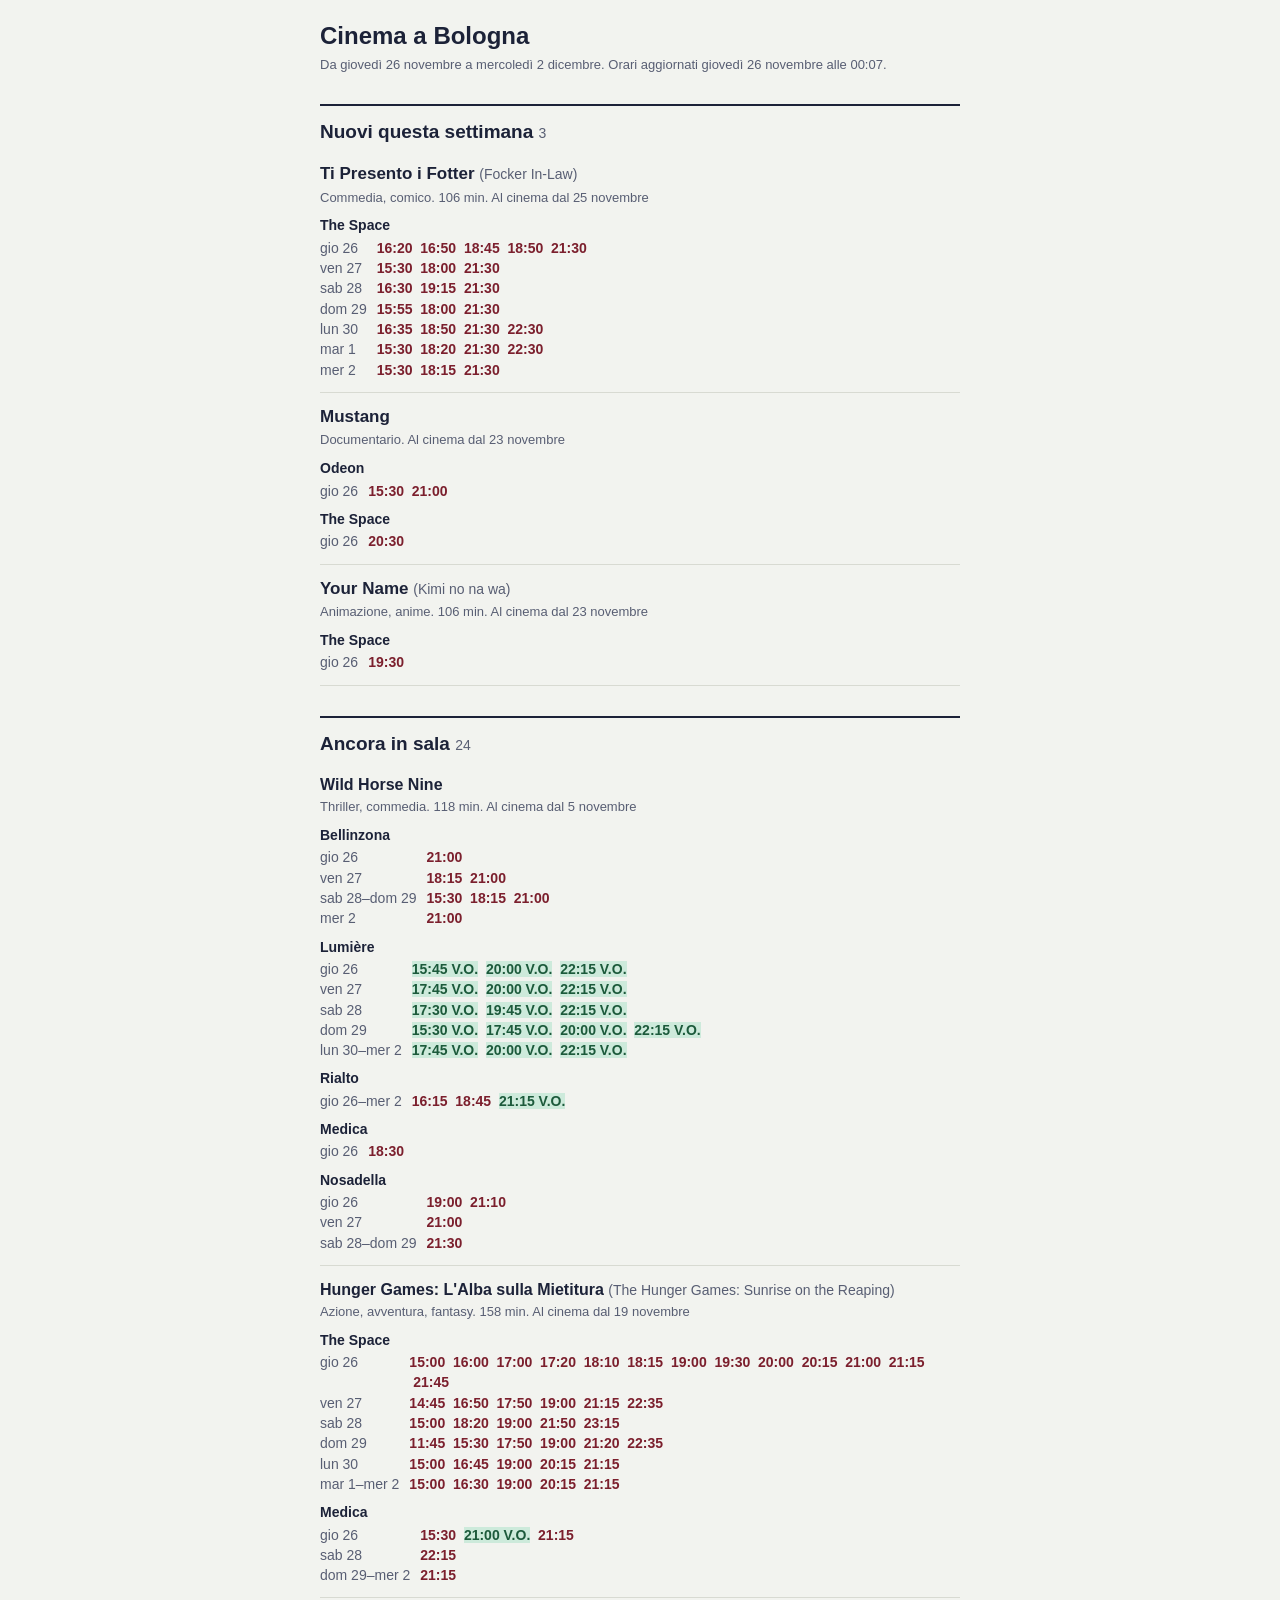
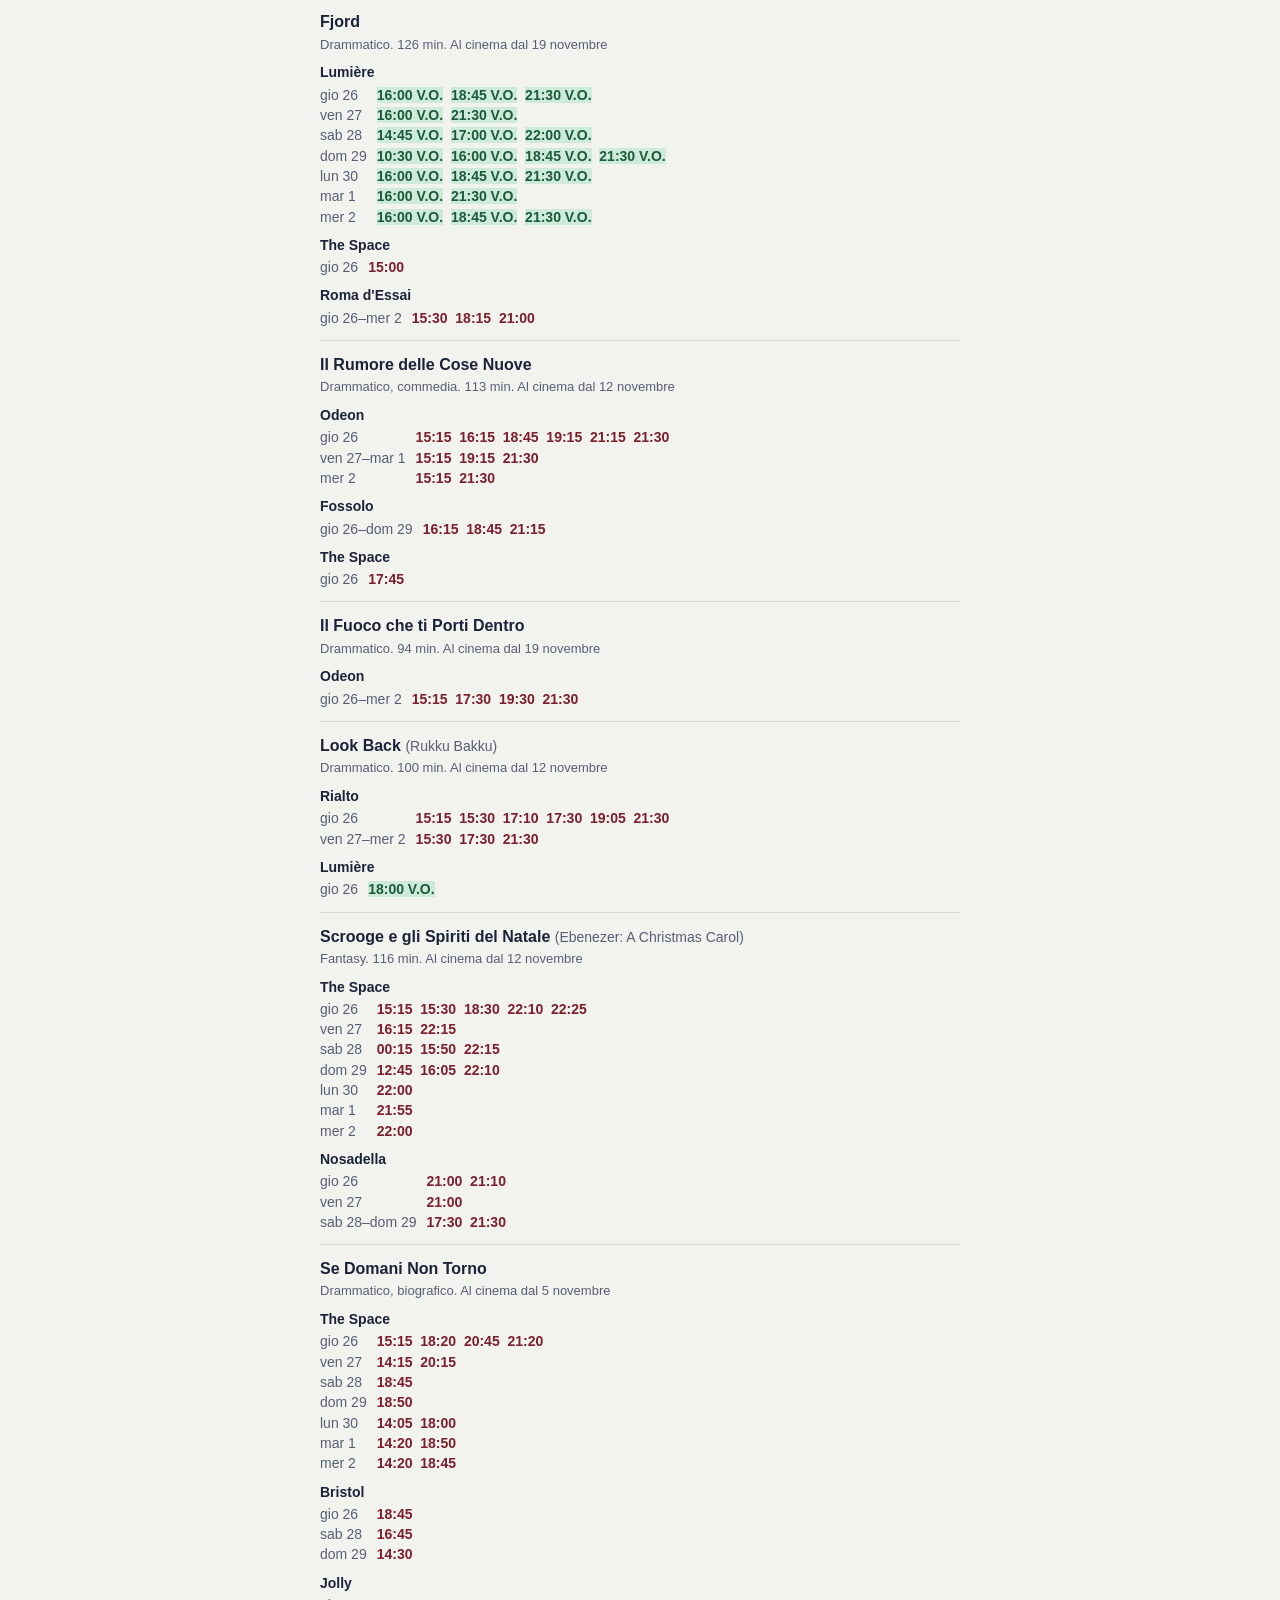
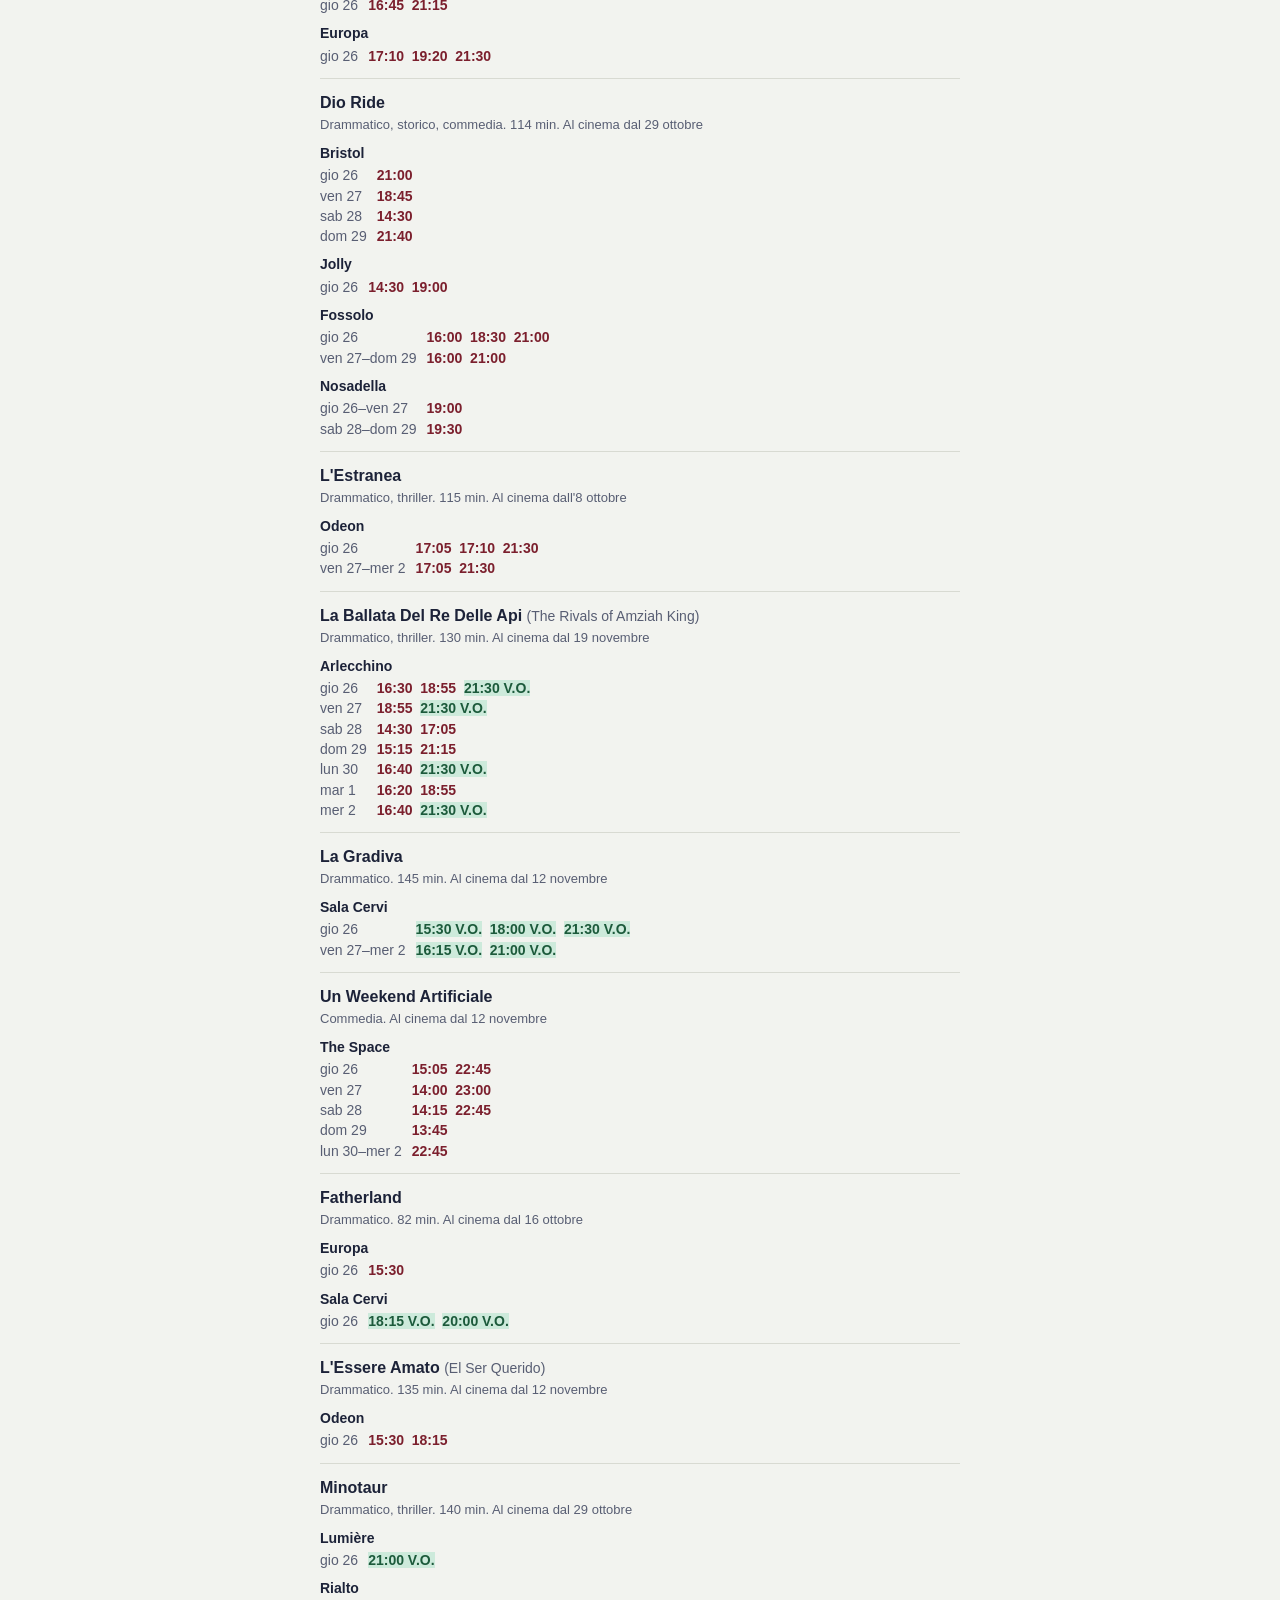
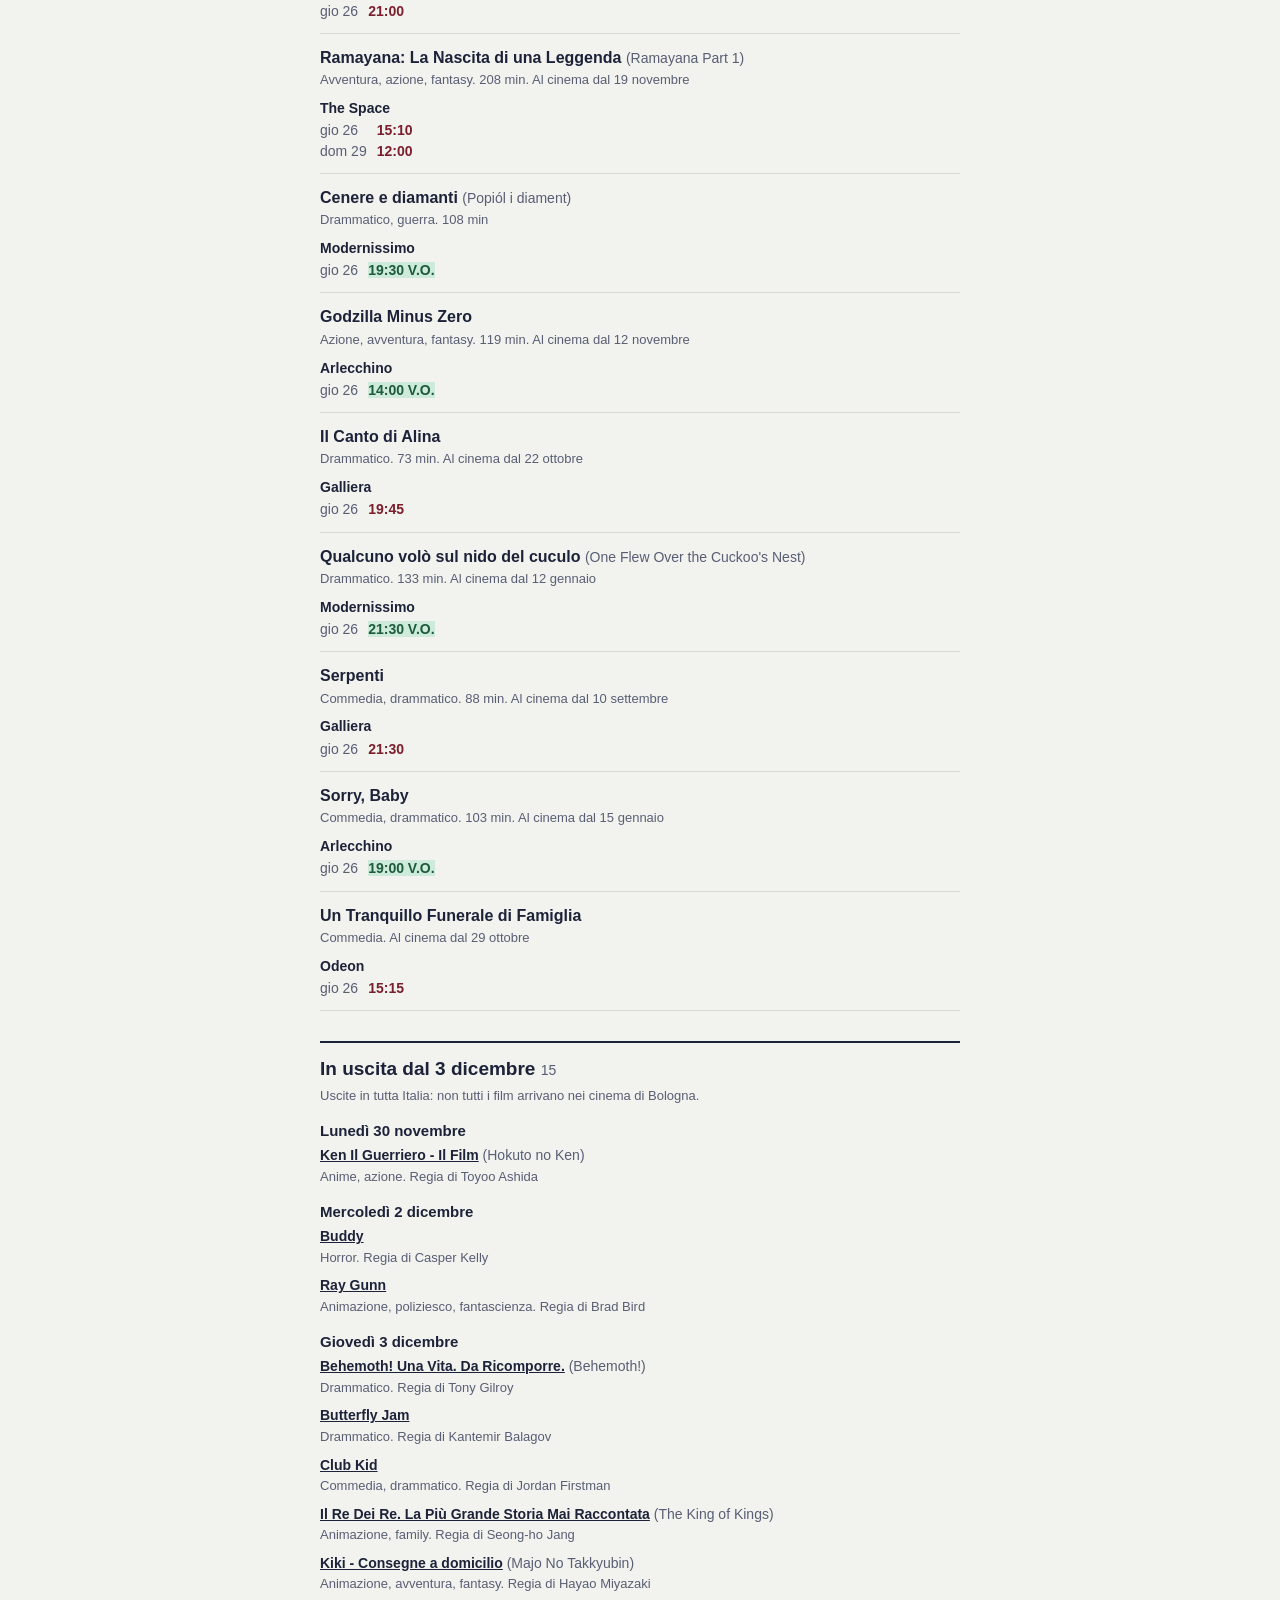
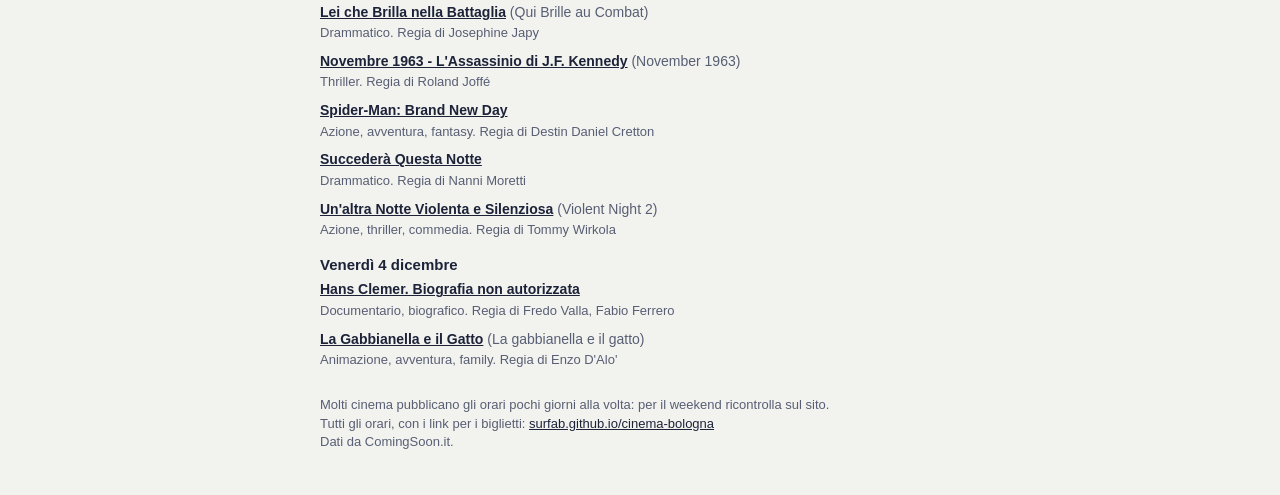
==== commit 30a8da73: "dati: programmazione del 2026-11-26 00:09" ====
--- a/data/email/email.html
+++ b/data/email/email.html
@@ -1 +1 @@
-<!doctype html><html lang="it"><head><meta charset="utf-8"><meta name="viewport" content="width=device-width,initial-scale=1"></head><body style="margin:0;padding:0;background-color:#F2F3EF"><table role="presentation" width="100%" cellpadding="0" cellspacing="0" bgcolor="#F2F3EF" style="background-color:#F2F3EF"><tr><td><div style="max-width:640px;margin:0 auto;padding:22px 16px 30px;color:#1C2238;font-family:Helvetica,Arial,sans-serif;font-size:15px;line-height:1.45"><h1 style="font-size:24px;line-height:1.15;margin:0 0 6px;color:#1C2238">Cinema a Bologna</h1><p style="color:#585E73;font-size:13px;margin:0">Da giovedì 19 novembre a mercoledì 25 novembre. Orari aggiornati giovedì 19 novembre alle 23:11.</p><h2 style="font-size:19px;margin:30px 0 4px;padding-top:12px;border-top:2px solid #1C2238;color:#1C2238">Nuovi questa settimana <span style="color:#585E73;font-weight:normal;font-size:14px">5</span></h2><div style="padding:12px 0;border-bottom:1px solid #D8DAD2"><p style="font-size:17px;font-weight:bold;margin:0;color:#1C2238"><a href="https://www.comingsoon.it/film/hunger-games-l-alba-sulla-mietitura/66957/scheda/" style="color:#1C2238;text-decoration:none">Hunger Games: L&#x27;Alba sulla Mietitura</a> <span style="color:#585E73;font-weight:normal;font-size:14px">(The Hunger Games: Sunrise on the Reaping)</span></p><p style="color:#585E73;font-size:13px;margin:2px 0 6px">Azione, avventura, fantasy. 158 min. Al cinema dal 19 novembre</p><p style="font-size:14px;font-weight:bold;margin:8px 0 2px;color:#1C2238">The Space</p><table role="presentation" cellpadding="0" cellspacing="0" style="border-collapse:collapse;font-size:14px;color:#7B1F2D;font-weight:bold"><tr valign="top"><td style="color:#585E73;font-weight:normal;padding-right:10px;white-space:nowrap">gio 19</td><td>16:40 &nbsp;17:30 &nbsp;18:30 &nbsp;18:45 &nbsp;19:00 &nbsp;19:20 &nbsp;20:10 &nbsp;21:00 &nbsp;21:55</td></tr><tr valign="top"><td style="color:#585E73;font-weight:normal;padding-right:10px;white-space:nowrap">ven 20</td><td>16:30 &nbsp;17:30 &nbsp;18:10 &nbsp;18:15 &nbsp;19:00 &nbsp;19:20 &nbsp;20:00 &nbsp;21:00 &nbsp;21:50</td></tr><tr valign="top"><td style="color:#585E73;font-weight:normal;padding-right:10px;white-space:nowrap">sab 21</td><td>11:15 &nbsp;12:55 &nbsp;14:10 &nbsp;16:30 &nbsp;17:30 &nbsp;18:00 &nbsp;19:00 &nbsp;21:00 &nbsp;21:50 &nbsp;22:30 &nbsp;23:10</td></tr><tr valign="top"><td style="color:#585E73;font-weight:normal;padding-right:10px;white-space:nowrap">dom 22</td><td>11:10 &nbsp;13:10 &nbsp;14:30 &nbsp;16:50 &nbsp;17:30 &nbsp;18:15 &nbsp;19:00 &nbsp;20:30 &nbsp;21:00 &nbsp;21:45</td></tr><tr valign="top"><td style="color:#585E73;font-weight:normal;padding-right:10px;white-space:nowrap">lun 23</td><td>16:00 &nbsp;17:20 &nbsp;18:15 &nbsp;19:00 &nbsp;21:00 &nbsp;21:45</td></tr><tr valign="top"><td style="color:#585E73;font-weight:normal;padding-right:10px;white-space:nowrap">mar 24</td><td>17:20 &nbsp;18:15 &nbsp;19:00 &nbsp;20:00 &nbsp;21:00 &nbsp;21:50</td></tr><tr valign="top"><td style="color:#585E73;font-weight:normal;padding-right:10px;white-space:nowrap">mer 25</td><td>17:20 &nbsp;19:00 &nbsp;21:00</td></tr></table><p style="font-size:14px;font-weight:bold;margin:8px 0 2px;color:#1C2238">Medica</p><table role="presentation" cellpadding="0" cellspacing="0" style="border-collapse:collapse;font-size:14px;color:#7B1F2D;font-weight:bold"><tr valign="top"><td style="color:#585E73;font-weight:normal;padding-right:10px;white-space:nowrap">gio 19–ven 20</td><td><span style="background-color:#CDEADB;color:#1C5A3B">15:30&nbsp;V.O.</span> &nbsp;<span style="background-color:#CDEADB;color:#1C5A3B">21:00&nbsp;V.O.</span></td></tr><tr valign="top"><td style="color:#585E73;font-weight:normal;padding-right:10px;white-space:nowrap">sab 21</td><td><span style="background-color:#CDEADB;color:#1C5A3B">16:30&nbsp;V.O.</span> &nbsp;<span style="background-color:#CDEADB;color:#1C5A3B">22:00&nbsp;V.O.</span></td></tr><tr valign="top"><td style="color:#585E73;font-weight:normal;padding-right:10px;white-space:nowrap">dom 22–mar 24</td><td><span style="background-color:#CDEADB;color:#1C5A3B">15:30&nbsp;V.O.</span> &nbsp;<span style="background-color:#CDEADB;color:#1C5A3B">21:00&nbsp;V.O.</span></td></tr><tr valign="top"><td style="color:#585E73;font-weight:normal;padding-right:10px;white-space:nowrap">mer 25</td><td><span style="background-color:#CDEADB;color:#1C5A3B">17:00&nbsp;V.O.</span></td></tr></table></div><div style="padding:12px 0;border-bottom:1px solid #D8DAD2"><p style="font-size:17px;font-weight:bold;margin:0;color:#1C2238"><a href="https://www.comingsoon.it/film/fjord/67491/scheda/" style="color:#1C2238;text-decoration:none">Fjord</a></p><p style="color:#585E73;font-size:13px;margin:2px 0 6px">Drammatico. 126 min. Al cinema dal 19 novembre</p><p style="font-size:14px;font-weight:bold;margin:8px 0 2px;color:#1C2238">Lumière</p><table role="presentation" cellpadding="0" cellspacing="0" style="border-collapse:collapse;font-size:14px;color:#7B1F2D;font-weight:bold"><tr valign="top"><td style="color:#585E73;font-weight:normal;padding-right:10px;white-space:nowrap">gio 19</td><td><span style="background-color:#CDEADB;color:#1C5A3B">16:00&nbsp;V.O.</span> &nbsp;<span style="background-color:#CDEADB;color:#1C5A3B">21:30&nbsp;V.O.</span></td></tr><tr valign="top"><td style="color:#585E73;font-weight:normal;padding-right:10px;white-space:nowrap">sab 21</td><td><span style="background-color:#CDEADB;color:#1C5A3B">16:15&nbsp;V.O.</span> &nbsp;<span style="background-color:#CDEADB;color:#1C5A3B">19:15&nbsp;V.O.</span> &nbsp;<span style="background-color:#CDEADB;color:#1C5A3B">22:00&nbsp;V.O.</span></td></tr><tr valign="top"><td style="color:#585E73;font-weight:normal;padding-right:10px;white-space:nowrap">dom 22</td><td><span style="background-color:#CDEADB;color:#1C5A3B">10:30&nbsp;V.O.</span> &nbsp;<span style="background-color:#CDEADB;color:#1C5A3B">16:15&nbsp;V.O.</span> &nbsp;<span style="background-color:#CDEADB;color:#1C5A3B">19:15&nbsp;V.O.</span> &nbsp;<span style="background-color:#CDEADB;color:#1C5A3B">22:00&nbsp;V.O.</span></td></tr><tr valign="top"><td style="color:#585E73;font-weight:normal;padding-right:10px;white-space:nowrap">lun 23</td><td><span style="background-color:#CDEADB;color:#1C5A3B">18:45&nbsp;V.O.</span> &nbsp;<span style="background-color:#CDEADB;color:#1C5A3B">21:30&nbsp;V.O.</span></td></tr><tr valign="top"><td style="color:#585E73;font-weight:normal;padding-right:10px;white-space:nowrap">mar 24</td><td><span style="background-color:#CDEADB;color:#1C5A3B">16:00&nbsp;V.O.</span> &nbsp;<span style="background-color:#CDEADB;color:#1C5A3B">21:30&nbsp;V.O.</span></td></tr><tr valign="top"><td style="color:#585E73;font-weight:normal;padding-right:10px;white-space:nowrap">mer 25</td><td><span style="background-color:#CDEADB;color:#1C5A3B">16:00&nbsp;V.O.</span> &nbsp;<span style="background-color:#CDEADB;color:#1C5A3B">18:45&nbsp;V.O.</span> &nbsp;<span style="background-color:#CDEADB;color:#1C5A3B">21:30&nbsp;V.O.</span></td></tr></table><p style="font-size:14px;font-weight:bold;margin:8px 0 2px;color:#1C2238">Roma d&#x27;Essai</p><table role="presentation" cellpadding="0" cellspacing="0" style="border-collapse:collapse;font-size:14px;color:#7B1F2D;font-weight:bold"><tr valign="top"><td style="color:#585E73;font-weight:normal;padding-right:10px;white-space:nowrap">gio 19–mer 25</td><td>15:30 &nbsp;18:15 &nbsp;21:00</td></tr></table><p style="font-size:14px;font-weight:bold;margin:8px 0 2px;color:#1C2238">The Space</p><table role="presentation" cellpadding="0" cellspacing="0" style="border-collapse:collapse;font-size:14px;color:#7B1F2D;font-weight:bold"><tr valign="top"><td style="color:#585E73;font-weight:normal;padding-right:10px;white-space:nowrap">gio 19</td><td>17:45</td></tr><tr valign="top"><td style="color:#585E73;font-weight:normal;padding-right:10px;white-space:nowrap">ven 20</td><td>18:30</td></tr><tr valign="top"><td style="color:#585E73;font-weight:normal;padding-right:10px;white-space:nowrap">sab 21</td><td>17:10</td></tr><tr valign="top"><td style="color:#585E73;font-weight:normal;padding-right:10px;white-space:nowrap">dom 22</td><td>20:50</td></tr><tr valign="top"><td style="color:#585E73;font-weight:normal;padding-right:10px;white-space:nowrap">lun 23–mar 24</td><td>18:00</td></tr></table></div><div style="padding:12px 0;border-bottom:1px solid #D8DAD2"><p style="font-size:17px;font-weight:bold;margin:0;color:#1C2238"><a href="https://www.comingsoon.it/film/il-fuoco-che-ti-porti-dentro/68650/scheda/" style="color:#1C2238;text-decoration:none">Il Fuoco che ti Porti Dentro</a></p><p style="color:#585E73;font-size:13px;margin:2px 0 6px">Drammatico. 94 min. Al cinema dal 19 novembre</p><p style="font-size:14px;font-weight:bold;margin:8px 0 2px;color:#1C2238">Odeon</p><table role="presentation" cellpadding="0" cellspacing="0" style="border-collapse:collapse;font-size:14px;color:#7B1F2D;font-weight:bold"><tr valign="top"><td style="color:#585E73;font-weight:normal;padding-right:10px;white-space:nowrap">gio 19–mer 25</td><td>17:30 &nbsp;19:30 &nbsp;21:30</td></tr></table></div><div style="padding:12px 0;border-bottom:1px solid #D8DAD2"><p style="font-size:17px;font-weight:bold;margin:0;color:#1C2238"><a href="https://www.comingsoon.it/film/la-ballata-del-re-delle-api/68825/scheda/" style="color:#1C2238;text-decoration:none">La Ballata Del Re Delle Api</a> <span style="color:#585E73;font-weight:normal;font-size:14px">(The Rivals of Amziah King)</span></p><p style="color:#585E73;font-size:13px;margin:2px 0 6px">Drammatico, thriller. 130 min. Al cinema dal 19 novembre</p><p style="font-size:14px;font-weight:bold;margin:8px 0 2px;color:#1C2238">Jolly</p><table role="presentation" cellpadding="0" cellspacing="0" style="border-collapse:collapse;font-size:14px;color:#7B1F2D;font-weight:bold"><tr valign="top"><td style="color:#585E73;font-weight:normal;padding-right:10px;white-space:nowrap">gio 19</td><td>15:30 &nbsp;19:00 &nbsp;<span style="background-color:#CDEADB;color:#1C5A3B">21:30&nbsp;V.O.</span></td></tr></table><p style="font-size:14px;font-weight:bold;margin:8px 0 2px;color:#1C2238">The Space</p><table role="presentation" cellpadding="0" cellspacing="0" style="border-collapse:collapse;font-size:14px;color:#7B1F2D;font-weight:bold"><tr valign="top"><td style="color:#585E73;font-weight:normal;padding-right:10px;white-space:nowrap">gio 19</td><td>18:00</td></tr><tr valign="top"><td style="color:#585E73;font-weight:normal;padding-right:10px;white-space:nowrap">ven 20</td><td>21:25</td></tr><tr valign="top"><td style="color:#585E73;font-weight:normal;padding-right:10px;white-space:nowrap">sab 21</td><td>19:20</td></tr><tr valign="top"><td style="color:#585E73;font-weight:normal;padding-right:10px;white-space:nowrap">dom 22</td><td>18:30</td></tr><tr valign="top"><td style="color:#585E73;font-weight:normal;padding-right:10px;white-space:nowrap">lun 23–mar 24</td><td>17:30</td></tr></table></div><div style="padding:12px 0;border-bottom:1px solid #D8DAD2"><p style="font-size:17px;font-weight:bold;margin:0;color:#1C2238"><a href="https://www.comingsoon.it/film/ramayana-la-nascita-di-una-leggenda/69514/scheda/" style="color:#1C2238;text-decoration:none">Ramayana: La Nascita di una Leggenda</a> <span style="color:#585E73;font-weight:normal;font-size:14px">(Ramayana Part 1)</span></p><p style="color:#585E73;font-size:13px;margin:2px 0 6px">Avventura, azione, fantasy. 208 min. Al cinema dal 19 novembre</p><p style="font-size:14px;font-weight:bold;margin:8px 0 2px;color:#1C2238">The Space</p><table role="presentation" cellpadding="0" cellspacing="0" style="border-collapse:collapse;font-size:14px;color:#7B1F2D;font-weight:bold"><tr valign="top"><td style="color:#585E73;font-weight:normal;padding-right:10px;white-space:nowrap">gio 19</td><td>15:00</td></tr><tr valign="top"><td style="color:#585E73;font-weight:normal;padding-right:10px;white-space:nowrap">ven 20</td><td>15:30</td></tr><tr valign="top"><td style="color:#585E73;font-weight:normal;padding-right:10px;white-space:nowrap">sab 21</td><td>15:00</td></tr><tr valign="top"><td style="color:#585E73;font-weight:normal;padding-right:10px;white-space:nowrap">dom 22</td><td>14:20</td></tr><tr valign="top"><td style="color:#585E73;font-weight:normal;padding-right:10px;white-space:nowrap">lun 23</td><td>15:30</td></tr><tr valign="top"><td style="color:#585E73;font-weight:normal;padding-right:10px;white-space:nowrap">mar 24</td><td>15:25</td></tr></table></div><h2 style="font-size:19px;margin:30px 0 4px;padding-top:12px;border-top:2px solid #1C2238;color:#1C2238">Ancora in sala <span style="color:#585E73;font-weight:normal;font-size:14px">23</span></h2><div style="padding:12px 0;border-bottom:1px solid #D8DAD2"><p style="font-size:16px;font-weight:bold;margin:0;color:#1C2238"><a href="https://www.comingsoon.it/film/wild-horse-nine/68581/scheda/" style="color:#1C2238;text-decoration:none">Wild Horse Nine</a></p><p style="color:#585E73;font-size:13px;margin:2px 0 6px">Thriller, commedia. 118 min. Al cinema dal 5 novembre</p><p style="font-size:14px;font-weight:bold;margin:8px 0 2px;color:#1C2238">Medica</p><table role="presentation" cellpadding="0" cellspacing="0" style="border-collapse:collapse;font-size:14px;color:#7B1F2D;font-weight:bold"><tr valign="top"><td style="color:#585E73;font-weight:normal;padding-right:10px;white-space:nowrap">gio 19–ven 20</td><td>18:30</td></tr><tr valign="top"><td style="color:#585E73;font-weight:normal;padding-right:10px;white-space:nowrap">sab 21</td><td>14:00 &nbsp;19:30</td></tr><tr valign="top"><td style="color:#585E73;font-weight:normal;padding-right:10px;white-space:nowrap">dom 22</td><td>10:30 &nbsp;18:30</td></tr><tr valign="top"><td style="color:#585E73;font-weight:normal;padding-right:10px;white-space:nowrap">lun 23–mar 24</td><td>18:30</td></tr><tr valign="top"><td style="color:#585E73;font-weight:normal;padding-right:10px;white-space:nowrap">mer 25</td><td>14:30</td></tr></table><p style="font-size:14px;font-weight:bold;margin:8px 0 2px;color:#1C2238">Lumière</p><table role="presentation" cellpadding="0" cellspacing="0" style="border-collapse:collapse;font-size:14px;color:#7B1F2D;font-weight:bold"><tr valign="top"><td style="color:#585E73;font-weight:normal;padding-right:10px;white-space:nowrap">gio 19</td><td><span style="background-color:#CDEADB;color:#1C5A3B">17:45&nbsp;V.O.</span> &nbsp;<span style="background-color:#CDEADB;color:#1C5A3B">20:00&nbsp;V.O.</span> &nbsp;<span style="background-color:#CDEADB;color:#1C5A3B">22:15&nbsp;V.O.</span></td></tr><tr valign="top"><td style="color:#585E73;font-weight:normal;padding-right:10px;white-space:nowrap">sab 21</td><td><span style="background-color:#CDEADB;color:#1C5A3B">15:30&nbsp;V.O.</span> &nbsp;<span style="background-color:#CDEADB;color:#1C5A3B">17:45&nbsp;V.O.</span> &nbsp;<span style="background-color:#CDEADB;color:#1C5A3B">20:00&nbsp;V.O.</span> &nbsp;<span style="background-color:#CDEADB;color:#1C5A3B">22:15&nbsp;V.O.</span></td></tr><tr valign="top"><td style="color:#585E73;font-weight:normal;padding-right:10px;white-space:nowrap">dom 22</td><td><span style="background-color:#CDEADB;color:#1C5A3B">11:00&nbsp;V.O.</span> &nbsp;<span style="background-color:#CDEADB;color:#1C5A3B">15:30&nbsp;V.O.</span> &nbsp;<span style="background-color:#CDEADB;color:#1C5A3B">17:45&nbsp;V.O.</span> &nbsp;<span style="background-color:#CDEADB;color:#1C5A3B">20:00&nbsp;V.O.</span> &nbsp;<span style="background-color:#CDEADB;color:#1C5A3B">22:15&nbsp;V.O.</span></td></tr><tr valign="top"><td style="color:#585E73;font-weight:normal;padding-right:10px;white-space:nowrap">lun 23</td><td><span style="background-color:#CDEADB;color:#1C5A3B">15:45&nbsp;V.O.</span> &nbsp;<span style="background-color:#CDEADB;color:#1C5A3B">20:00&nbsp;V.O.</span> &nbsp;<span style="background-color:#CDEADB;color:#1C5A3B">22:15&nbsp;V.O.</span></td></tr><tr valign="top"><td style="color:#585E73;font-weight:normal;padding-right:10px;white-space:nowrap">mar 24</td><td><span style="background-color:#CDEADB;color:#1C5A3B">17:45&nbsp;V.O.</span> &nbsp;<span style="background-color:#CDEADB;color:#1C5A3B">20:00&nbsp;V.O.</span> &nbsp;<span style="background-color:#CDEADB;color:#1C5A3B">22:15&nbsp;V.O.</span></td></tr><tr valign="top"><td style="color:#585E73;font-weight:normal;padding-right:10px;white-space:nowrap">mer 25</td><td><span style="background-color:#CDEADB;color:#1C5A3B">15:45&nbsp;V.O.</span> &nbsp;<span style="background-color:#CDEADB;color:#1C5A3B">20:00&nbsp;V.O.</span> &nbsp;<span style="background-color:#CDEADB;color:#1C5A3B">22:15&nbsp;V.O.</span></td></tr></table><p style="font-size:14px;font-weight:bold;margin:8px 0 2px;color:#1C2238">Bellinzona</p><table role="presentation" cellpadding="0" cellspacing="0" style="border-collapse:collapse;font-size:14px;color:#7B1F2D;font-weight:bold"><tr valign="top"><td style="color:#585E73;font-weight:normal;padding-right:10px;white-space:nowrap">gio 19</td><td><span style="background-color:#CDEADB;color:#1C5A3B">21:00&nbsp;V.O.</span></td></tr><tr valign="top"><td style="color:#585E73;font-weight:normal;padding-right:10px;white-space:nowrap">ven 20</td><td><span style="background-color:#CDEADB;color:#1C5A3B">18:15&nbsp;V.O.</span> &nbsp;<span style="background-color:#CDEADB;color:#1C5A3B">21:00&nbsp;V.O.</span></td></tr><tr valign="top"><td style="color:#585E73;font-weight:normal;padding-right:10px;white-space:nowrap">sab 21–dom 22</td><td><span style="background-color:#CDEADB;color:#1C5A3B">15:30&nbsp;V.O.</span> &nbsp;<span style="background-color:#CDEADB;color:#1C5A3B">18:15&nbsp;V.O.</span> &nbsp;<span style="background-color:#CDEADB;color:#1C5A3B">21:00&nbsp;V.O.</span></td></tr><tr valign="top"><td style="color:#585E73;font-weight:normal;padding-right:10px;white-space:nowrap">mer 25</td><td><span style="background-color:#CDEADB;color:#1C5A3B">21:00&nbsp;V.O.</span></td></tr></table><p style="font-size:14px;font-weight:bold;margin:8px 0 2px;color:#1C2238">Rialto</p><table role="presentation" cellpadding="0" cellspacing="0" style="border-collapse:collapse;font-size:14px;color:#7B1F2D;font-weight:bold"><tr valign="top"><td style="color:#585E73;font-weight:normal;padding-right:10px;white-space:nowrap">gio 19–mer 25</td><td>16:15 &nbsp;18:45 &nbsp;<span style="background-color:#CDEADB;color:#1C5A3B">21:15&nbsp;V.O.</span></td></tr></table><p style="font-size:14px;font-weight:bold;margin:8px 0 2px;color:#1C2238">The Space</p><table role="presentation" cellpadding="0" cellspacing="0" style="border-collapse:collapse;font-size:14px;color:#7B1F2D;font-weight:bold"><tr valign="top"><td style="color:#585E73;font-weight:normal;padding-right:10px;white-space:nowrap">gio 19</td><td>16:25</td></tr><tr valign="top"><td style="color:#585E73;font-weight:normal;padding-right:10px;white-space:nowrap">ven 20</td><td>19:30</td></tr><tr valign="top"><td style="color:#585E73;font-weight:normal;padding-right:10px;white-space:nowrap">sab 21</td><td>18:40</td></tr><tr valign="top"><td style="color:#585E73;font-weight:normal;padding-right:10px;white-space:nowrap">dom 22</td><td>18:00</td></tr><tr valign="top"><td style="color:#585E73;font-weight:normal;padding-right:10px;white-space:nowrap">lun 23–mar 24</td><td>20:45</td></tr></table><p style="font-size:14px;font-weight:bold;margin:8px 0 2px;color:#1C2238">Nosadella</p><table role="presentation" cellpadding="0" cellspacing="0" style="border-collapse:collapse;font-size:14px;color:#7B1F2D;font-weight:bold"><tr valign="top"><td style="color:#585E73;font-weight:normal;padding-right:10px;white-space:nowrap">gio 19–ven 20</td><td>19:00 &nbsp;21:10</td></tr><tr valign="top"><td style="color:#585E73;font-weight:normal;padding-right:10px;white-space:nowrap">sab 21–dom 22</td><td>19:30 &nbsp;21:30</td></tr><tr valign="top"><td style="color:#585E73;font-weight:normal;padding-right:10px;white-space:nowrap">mar 24</td><td>21:10</td></tr><tr valign="top"><td style="color:#585E73;font-weight:normal;padding-right:10px;white-space:nowrap">mer 25</td><td>19:00 &nbsp;21:10</td></tr></table></div><div style="padding:12px 0;border-bottom:1px solid #D8DAD2"><p style="font-size:16px;font-weight:bold;margin:0;color:#1C2238"><a href="https://www.comingsoon.it/film/il-rumore-delle-cose-nuove/68017/scheda/" style="color:#1C2238;text-decoration:none">Il Rumore delle Cose Nuove</a></p><p style="color:#585E73;font-size:13px;margin:2px 0 6px">Drammatico, commedia. 113 min. Al cinema dal 12 novembre</p><p style="font-size:14px;font-weight:bold;margin:8px 0 2px;color:#1C2238">The Space</p><table role="presentation" cellpadding="0" cellspacing="0" style="border-collapse:collapse;font-size:14px;color:#7B1F2D;font-weight:bold"><tr valign="top"><td style="color:#585E73;font-weight:normal;padding-right:10px;white-space:nowrap">gio 19</td><td>15:15</td></tr><tr valign="top"><td style="color:#585E73;font-weight:normal;padding-right:10px;white-space:nowrap">ven 20</td><td>22:20</td></tr><tr valign="top"><td style="color:#585E73;font-weight:normal;padding-right:10px;white-space:nowrap">sab 21</td><td>20:15</td></tr><tr valign="top"><td style="color:#585E73;font-weight:normal;padding-right:10px;white-space:nowrap">dom 22</td><td>21:25</td></tr><tr valign="top"><td style="color:#585E73;font-weight:normal;padding-right:10px;white-space:nowrap">lun 23</td><td>22:20</td></tr><tr valign="top"><td style="color:#585E73;font-weight:normal;padding-right:10px;white-space:nowrap">mar 24</td><td>16:45</td></tr></table><p style="font-size:14px;font-weight:bold;margin:8px 0 2px;color:#1C2238">Fossolo</p><table role="presentation" cellpadding="0" cellspacing="0" style="border-collapse:collapse;font-size:14px;color:#7B1F2D;font-weight:bold"><tr valign="top"><td style="color:#585E73;font-weight:normal;padding-right:10px;white-space:nowrap">gio 19–mer 25</td><td>16:15 &nbsp;18:45 &nbsp;21:15</td></tr></table><p style="font-size:14px;font-weight:bold;margin:8px 0 2px;color:#1C2238">Odeon</p><table role="presentation" cellpadding="0" cellspacing="0" style="border-collapse:collapse;font-size:14px;color:#7B1F2D;font-weight:bold"><tr valign="top"><td style="color:#585E73;font-weight:normal;padding-right:10px;white-space:nowrap">gio 19–mer 25</td><td>16:15 &nbsp;18:45 &nbsp;21:15</td></tr></table></div><div style="padding:12px 0;border-bottom:1px solid #D8DAD2"><p style="font-size:16px;font-weight:bold;margin:0;color:#1C2238"><a href="https://www.comingsoon.it/film/se-domani-non-torno/68243/scheda/" style="color:#1C2238;text-decoration:none">Se Domani Non Torno</a></p><p style="color:#585E73;font-size:13px;margin:2px 0 6px">Drammatico, biografico. Al cinema dal 5 novembre</p><p style="font-size:14px;font-weight:bold;margin:8px 0 2px;color:#1C2238">The Space</p><table role="presentation" cellpadding="0" cellspacing="0" style="border-collapse:collapse;font-size:14px;color:#7B1F2D;font-weight:bold"><tr valign="top"><td style="color:#585E73;font-weight:normal;padding-right:10px;white-space:nowrap">gio 19</td><td>16:00 &nbsp;21:15</td></tr><tr valign="top"><td style="color:#585E73;font-weight:normal;padding-right:10px;white-space:nowrap">ven 20</td><td>15:45 &nbsp;18:50 &nbsp;22:00</td></tr><tr valign="top"><td style="color:#585E73;font-weight:normal;padding-right:10px;white-space:nowrap">sab 21</td><td>16:45 &nbsp;20:00</td></tr><tr valign="top"><td style="color:#585E73;font-weight:normal;padding-right:10px;white-space:nowrap">dom 22</td><td>17:45 &nbsp;20:15</td></tr><tr valign="top"><td style="color:#585E73;font-weight:normal;padding-right:10px;white-space:nowrap">lun 23</td><td>15:45 &nbsp;19:45 &nbsp;21:20</td></tr><tr valign="top"><td style="color:#585E73;font-weight:normal;padding-right:10px;white-space:nowrap">mar 24</td><td>15:45 &nbsp;17:45 &nbsp;21:30</td></tr></table><p style="font-size:14px;font-weight:bold;margin:8px 0 2px;color:#1C2238">Bristol</p><table role="presentation" cellpadding="0" cellspacing="0" style="border-collapse:collapse;font-size:14px;color:#7B1F2D;font-weight:bold"><tr valign="top"><td style="color:#585E73;font-weight:normal;padding-right:10px;white-space:nowrap">gio 19</td><td>18:45</td></tr><tr valign="top"><td style="color:#585E73;font-weight:normal;padding-right:10px;white-space:nowrap">ven 20</td><td>21:00</td></tr><tr valign="top"><td style="color:#585E73;font-weight:normal;padding-right:10px;white-space:nowrap">sab 21–dom 22</td><td>16:45 &nbsp;21:15</td></tr><tr valign="top"><td style="color:#585E73;font-weight:normal;padding-right:10px;white-space:nowrap">mer 25</td><td>18:45</td></tr></table><p style="font-size:14px;font-weight:bold;margin:8px 0 2px;color:#1C2238">Europa</p><table role="presentation" cellpadding="0" cellspacing="0" style="border-collapse:collapse;font-size:14px;color:#7B1F2D;font-weight:bold"><tr valign="top"><td style="color:#585E73;font-weight:normal;padding-right:10px;white-space:nowrap">gio 19–sab 21</td><td>17:10 &nbsp;19:20 &nbsp;21:30</td></tr><tr valign="top"><td style="color:#585E73;font-weight:normal;padding-right:10px;white-space:nowrap">dom 22</td><td>16:50 &nbsp;18:50</td></tr><tr valign="top"><td style="color:#585E73;font-weight:normal;padding-right:10px;white-space:nowrap">lun 23</td><td>17:15 &nbsp;19:15</td></tr><tr valign="top"><td style="color:#585E73;font-weight:normal;padding-right:10px;white-space:nowrap">mar 24–mer 25</td><td>17:10 &nbsp;19:20 &nbsp;21:30</td></tr></table></div><div style="padding:12px 0;border-bottom:1px solid #D8DAD2"><p style="font-size:16px;font-weight:bold;margin:0;color:#1C2238"><a href="https://www.comingsoon.it/film/dio-ride/69130/scheda/" style="color:#1C2238;text-decoration:none">Dio Ride</a></p><p style="color:#585E73;font-size:13px;margin:2px 0 6px">Drammatico, storico, commedia. 114 min. Al cinema dal 29 ottobre</p><p style="font-size:14px;font-weight:bold;margin:8px 0 2px;color:#1C2238">Bristol</p><table role="presentation" cellpadding="0" cellspacing="0" style="border-collapse:collapse;font-size:14px;color:#7B1F2D;font-weight:bold"><tr valign="top"><td style="color:#585E73;font-weight:normal;padding-right:10px;white-space:nowrap">gio 19</td><td>21:00</td></tr><tr valign="top"><td style="color:#585E73;font-weight:normal;padding-right:10px;white-space:nowrap">ven 20</td><td>18:45</td></tr><tr valign="top"><td style="color:#585E73;font-weight:normal;padding-right:10px;white-space:nowrap">sab 21–dom 22</td><td>14:30 &nbsp;19:00</td></tr><tr valign="top"><td style="color:#585E73;font-weight:normal;padding-right:10px;white-space:nowrap">mer 25</td><td>21:00</td></tr></table><p style="font-size:14px;font-weight:bold;margin:8px 0 2px;color:#1C2238">Fossolo</p><table role="presentation" cellpadding="0" cellspacing="0" style="border-collapse:collapse;font-size:14px;color:#7B1F2D;font-weight:bold"><tr valign="top"><td style="color:#585E73;font-weight:normal;padding-right:10px;white-space:nowrap">gio 19–mer 25</td><td>16:00 &nbsp;18:30 &nbsp;21:00</td></tr></table><p style="font-size:14px;font-weight:bold;margin:8px 0 2px;color:#1C2238">Nosadella</p><table role="presentation" cellpadding="0" cellspacing="0" style="border-collapse:collapse;font-size:14px;color:#7B1F2D;font-weight:bold"><tr valign="top"><td style="color:#585E73;font-weight:normal;padding-right:10px;white-space:nowrap">gio 19–ven 20</td><td>19:00</td></tr><tr valign="top"><td style="color:#585E73;font-weight:normal;padding-right:10px;white-space:nowrap">sab 21–dom 22</td><td>17:30 &nbsp;19:30</td></tr><tr valign="top"><td style="color:#585E73;font-weight:normal;padding-right:10px;white-space:nowrap">mer 25</td><td>19:00</td></tr></table></div><div style="padding:12px 0;border-bottom:1px solid #D8DAD2"><p style="font-size:16px;font-weight:bold;margin:0;color:#1C2238"><a href="https://www.comingsoon.it/film/scrooge-e-gli-spiriti-del-natale/68609/scheda/" style="color:#1C2238;text-decoration:none">Scrooge e gli Spiriti del Natale</a> <span style="color:#585E73;font-weight:normal;font-size:14px">(Ebenezer: A Christmas Carol)</span></p><p style="color:#585E73;font-size:13px;margin:2px 0 6px">Fantasy. 116 min. Al cinema dal 12 novembre</p><p style="font-size:14px;font-weight:bold;margin:8px 0 2px;color:#1C2238">The Space</p><table role="presentation" cellpadding="0" cellspacing="0" style="border-collapse:collapse;font-size:14px;color:#7B1F2D;font-weight:bold"><tr valign="top"><td style="color:#585E73;font-weight:normal;padding-right:10px;white-space:nowrap">gio 19</td><td>20:50 &nbsp;22:15</td></tr><tr valign="top"><td style="color:#585E73;font-weight:normal;padding-right:10px;white-space:nowrap">ven 20</td><td>16:00 &nbsp;21:40 &nbsp;22:30</td></tr><tr valign="top"><td style="color:#585E73;font-weight:normal;padding-right:10px;white-space:nowrap">sab 21</td><td>12:10 &nbsp;14:45 &nbsp;20:30 &nbsp;22:45</td></tr><tr valign="top"><td style="color:#585E73;font-weight:normal;padding-right:10px;white-space:nowrap">dom 22</td><td>16:10 &nbsp;18:30</td></tr><tr valign="top"><td style="color:#585E73;font-weight:normal;padding-right:10px;white-space:nowrap">lun 23</td><td>17:50 &nbsp;22:10</td></tr><tr valign="top"><td style="color:#585E73;font-weight:normal;padding-right:10px;white-space:nowrap">mar 24</td><td>15:15 &nbsp;22:10</td></tr></table><p style="font-size:14px;font-weight:bold;margin:8px 0 2px;color:#1C2238">Nosadella</p><table role="presentation" cellpadding="0" cellspacing="0" style="border-collapse:collapse;font-size:14px;color:#7B1F2D;font-weight:bold"><tr valign="top"><td style="color:#585E73;font-weight:normal;padding-right:10px;white-space:nowrap">gio 19–ven 20</td><td>21:10</td></tr><tr valign="top"><td style="color:#585E73;font-weight:normal;padding-right:10px;white-space:nowrap">sab 21–dom 22</td><td>15:30 &nbsp;21:30</td></tr><tr valign="top"><td style="color:#585E73;font-weight:normal;padding-right:10px;white-space:nowrap">mer 25</td><td>21:10</td></tr></table></div><div style="padding:12px 0;border-bottom:1px solid #D8DAD2"><p style="font-size:16px;font-weight:bold;margin:0;color:#1C2238"><a href="https://www.comingsoon.it/film/un-weekend-artificiale/69096/scheda/" style="color:#1C2238;text-decoration:none">Un Weekend Artificiale</a></p><p style="color:#585E73;font-size:13px;margin:2px 0 6px">Commedia. Al cinema dal 12 novembre</p><p style="font-size:14px;font-weight:bold;margin:8px 0 2px;color:#1C2238">The Space</p><table role="presentation" cellpadding="0" cellspacing="0" style="border-collapse:collapse;font-size:14px;color:#7B1F2D;font-weight:bold"><tr valign="top"><td style="color:#585E73;font-weight:normal;padding-right:10px;white-space:nowrap">gio 19</td><td>15:10 &nbsp;18:15 &nbsp;22:50</td></tr><tr valign="top"><td style="color:#585E73;font-weight:normal;padding-right:10px;white-space:nowrap">ven 20</td><td>15:00 &nbsp;17:00 &nbsp;22:50</td></tr><tr valign="top"><td style="color:#585E73;font-weight:normal;padding-right:10px;white-space:nowrap">sab 21</td><td>13:50 &nbsp;22:25</td></tr><tr valign="top"><td style="color:#585E73;font-weight:normal;padding-right:10px;white-space:nowrap">dom 22</td><td>15:15 &nbsp;22:50</td></tr><tr valign="top"><td style="color:#585E73;font-weight:normal;padding-right:10px;white-space:nowrap">lun 23</td><td>15:15 &nbsp;22:30</td></tr><tr valign="top"><td style="color:#585E73;font-weight:normal;padding-right:10px;white-space:nowrap">mar 24</td><td>15:30 &nbsp;22:30</td></tr></table><p style="font-size:14px;font-weight:bold;margin:8px 0 2px;color:#1C2238">Chaplin</p><table role="presentation" cellpadding="0" cellspacing="0" style="border-collapse:collapse;font-size:14px;color:#7B1F2D;font-weight:bold"><tr valign="top"><td style="color:#585E73;font-weight:normal;padding-right:10px;white-space:nowrap">gio 19–ven 20</td><td>16:30</td></tr><tr valign="top"><td style="color:#585E73;font-weight:normal;padding-right:10px;white-space:nowrap">sab 21–dom 22</td><td>15:00 &nbsp;17:00 &nbsp;19:00</td></tr></table></div><div style="padding:12px 0;border-bottom:1px solid #D8DAD2"><p style="font-size:16px;font-weight:bold;margin:0;color:#1C2238"><a href="https://www.comingsoon.it/film/look-back/69165/scheda/" style="color:#1C2238;text-decoration:none">Look Back</a> <span style="color:#585E73;font-weight:normal;font-size:14px">(Rukku Bakku)</span></p><p style="color:#585E73;font-size:13px;margin:2px 0 6px">Drammatico. 100 min. Al cinema dal 12 novembre</p><p style="font-size:14px;font-weight:bold;margin:8px 0 2px;color:#1C2238">Rialto</p><table role="presentation" cellpadding="0" cellspacing="0" style="border-collapse:collapse;font-size:14px;color:#7B1F2D;font-weight:bold"><tr valign="top"><td style="color:#585E73;font-weight:normal;padding-right:10px;white-space:nowrap">gio 19–lun 23</td><td>15:15 &nbsp;17:10 &nbsp;19:05</td></tr><tr valign="top"><td style="color:#585E73;font-weight:normal;padding-right:10px;white-space:nowrap">mar 24</td><td>15:15 &nbsp;17:10</td></tr><tr valign="top"><td style="color:#585E73;font-weight:normal;padding-right:10px;white-space:nowrap">mer 25</td><td>15:15 &nbsp;17:10 &nbsp;19:05</td></tr></table></div><div style="padding:12px 0;border-bottom:1px solid #D8DAD2"><p style="font-size:16px;font-weight:bold;margin:0;color:#1C2238"><a href="https://www.comingsoon.it/film/l-estranea/68142/scheda/" style="color:#1C2238;text-decoration:none">L&#x27;Estranea</a></p><p style="color:#585E73;font-size:13px;margin:2px 0 6px">Drammatico, thriller. 115 min. Al cinema dall&#x27;8 ottobre</p><p style="font-size:14px;font-weight:bold;margin:8px 0 2px;color:#1C2238">Odeon</p><table role="presentation" cellpadding="0" cellspacing="0" style="border-collapse:collapse;font-size:14px;color:#7B1F2D;font-weight:bold"><tr valign="top"><td style="color:#585E73;font-weight:normal;padding-right:10px;white-space:nowrap">gio 19–lun 23</td><td>17:10 &nbsp;19:20 &nbsp;21:30</td></tr><tr valign="top"><td style="color:#585E73;font-weight:normal;padding-right:10px;white-space:nowrap">mar 24–mer 25</td><td>17:10 &nbsp;21:30</td></tr></table></div><div style="padding:12px 0;border-bottom:1px solid #D8DAD2"><p style="font-size:16px;font-weight:bold;margin:0;color:#1C2238"><a href="https://www.comingsoon.it/film/l-essere-amato/68677/scheda/" style="color:#1C2238;text-decoration:none">L&#x27;Essere Amato</a> <span style="color:#585E73;font-weight:normal;font-size:14px">(El Ser Querido)</span></p><p style="color:#585E73;font-size:13px;margin:2px 0 6px">Drammatico. 135 min. Al cinema dal 12 novembre</p><p style="font-size:14px;font-weight:bold;margin:8px 0 2px;color:#1C2238">Odeon</p><table role="presentation" cellpadding="0" cellspacing="0" style="border-collapse:collapse;font-size:14px;color:#7B1F2D;font-weight:bold"><tr valign="top"><td style="color:#585E73;font-weight:normal;padding-right:10px;white-space:nowrap">gio 19–dom 22</td><td>15:30 &nbsp;18:15 &nbsp;<span style="background-color:#CDEADB;color:#1C5A3B">21:00&nbsp;V.O.</span></td></tr><tr valign="top"><td style="color:#585E73;font-weight:normal;padding-right:10px;white-space:nowrap">lun 23–mer 25</td><td>15:30 &nbsp;18:15</td></tr></table></div><div style="padding:12px 0;border-bottom:1px solid #D8DAD2"><p style="font-size:16px;font-weight:bold;margin:0;color:#1C2238"><a href="https://www.comingsoon.it/film/fatherland/68676/scheda/" style="color:#1C2238;text-decoration:none">Fatherland</a></p><p style="color:#585E73;font-size:13px;margin:2px 0 6px">Drammatico. 82 min. Al cinema dal 16 ottobre</p><p style="font-size:14px;font-weight:bold;margin:8px 0 2px;color:#1C2238">Europa</p><table role="presentation" cellpadding="0" cellspacing="0" style="border-collapse:collapse;font-size:14px;color:#7B1F2D;font-weight:bold"><tr valign="top"><td style="color:#585E73;font-weight:normal;padding-right:10px;white-space:nowrap">gio 19–sab 21</td><td>15:30</td></tr><tr valign="top"><td style="color:#585E73;font-weight:normal;padding-right:10px;white-space:nowrap">dom 22</td><td>15:15</td></tr><tr valign="top"><td style="color:#585E73;font-weight:normal;padding-right:10px;white-space:nowrap">lun 23–mer 25</td><td>15:30</td></tr></table><p style="font-size:14px;font-weight:bold;margin:8px 0 2px;color:#1C2238">Sala Cervi</p><table role="presentation" cellpadding="0" cellspacing="0" style="border-collapse:collapse;font-size:14px;color:#7B1F2D;font-weight:bold"><tr valign="top"><td style="color:#585E73;font-weight:normal;padding-right:10px;white-space:nowrap">gio 19</td><td><span style="background-color:#CDEADB;color:#1C5A3B">20:15&nbsp;V.O.</span></td></tr><tr valign="top"><td style="color:#585E73;font-weight:normal;padding-right:10px;white-space:nowrap">sab 21</td><td><span style="background-color:#CDEADB;color:#1C5A3B">20:15&nbsp;V.O.</span></td></tr><tr valign="top"><td style="color:#585E73;font-weight:normal;padding-right:10px;white-space:nowrap">dom 22–mer 25</td><td><span style="background-color:#CDEADB;color:#1C5A3B">18:15&nbsp;V.O.</span> &nbsp;<span style="background-color:#CDEADB;color:#1C5A3B">20:00&nbsp;V.O.</span></td></tr></table></div><div style="padding:12px 0;border-bottom:1px solid #D8DAD2"><p style="font-size:16px;font-weight:bold;margin:0;color:#1C2238"><a href="https://www.comingsoon.it/film/godzilla-minus-zero/68697/scheda/" style="color:#1C2238;text-decoration:none">Godzilla Minus Zero</a></p><p style="color:#585E73;font-size:13px;margin:2px 0 6px">Azione, avventura, fantasy. 119 min. Al cinema dal 12 novembre</p><p style="font-size:14px;font-weight:bold;margin:8px 0 2px;color:#1C2238">The Space</p><table role="presentation" cellpadding="0" cellspacing="0" style="border-collapse:collapse;font-size:14px;color:#7B1F2D;font-weight:bold"><tr valign="top"><td style="color:#585E73;font-weight:normal;padding-right:10px;white-space:nowrap">gio 19</td><td>21:30</td></tr><tr valign="top"><td style="color:#585E73;font-weight:normal;padding-right:10px;white-space:nowrap">ven 20</td><td>15:15</td></tr><tr valign="top"><td style="color:#585E73;font-weight:normal;padding-right:10px;white-space:nowrap">sab 21</td><td>00:05 &nbsp;13:35</td></tr><tr valign="top"><td style="color:#585E73;font-weight:normal;padding-right:10px;white-space:nowrap">dom 22</td><td>12:00 &nbsp;15:30 &nbsp;22:25</td></tr></table><p style="font-size:14px;font-weight:bold;margin:8px 0 2px;color:#1C2238">Arlecchino</p><table role="presentation" cellpadding="0" cellspacing="0" style="border-collapse:collapse;font-size:14px;color:#7B1F2D;font-weight:bold"><tr valign="top"><td style="color:#585E73;font-weight:normal;padding-right:10px;white-space:nowrap">gio 19</td><td>21:30</td></tr><tr valign="top"><td style="color:#585E73;font-weight:normal;padding-right:10px;white-space:nowrap">ven 20</td><td>19:00</td></tr><tr valign="top"><td style="color:#585E73;font-weight:normal;padding-right:10px;white-space:nowrap">sab 21</td><td>16:45</td></tr><tr valign="top"><td style="color:#585E73;font-weight:normal;padding-right:10px;white-space:nowrap">dom 22</td><td>21:30</td></tr><tr valign="top"><td style="color:#585E73;font-weight:normal;padding-right:10px;white-space:nowrap">lun 23</td><td>16:30</td></tr><tr valign="top"><td style="color:#585E73;font-weight:normal;padding-right:10px;white-space:nowrap">mar 24–mer 25</td><td>14:00</td></tr></table></div><div style="padding:12px 0;border-bottom:1px solid #D8DAD2"><p style="font-size:16px;font-weight:bold;margin:0;color:#1C2238"><a href="https://www.comingsoon.it/film/minotaur/68680/scheda/" style="color:#1C2238;text-decoration:none">Minotaur</a></p><p style="color:#585E73;font-size:13px;margin:2px 0 6px">Drammatico, thriller. 140 min. Al cinema dal 29 ottobre</p><p style="font-size:14px;font-weight:bold;margin:8px 0 2px;color:#1C2238">Lumière</p><table role="presentation" cellpadding="0" cellspacing="0" style="border-collapse:collapse;font-size:14px;color:#7B1F2D;font-weight:bold"><tr valign="top"><td style="color:#585E73;font-weight:normal;padding-right:10px;white-space:nowrap">gio 19</td><td><span style="background-color:#CDEADB;color:#1C5A3B">18:45&nbsp;V.O.</span></td></tr><tr valign="top"><td style="color:#585E73;font-weight:normal;padding-right:10px;white-space:nowrap">sab 21–dom 22</td><td><span style="background-color:#CDEADB;color:#1C5A3B">19:00&nbsp;V.O.</span></td></tr><tr valign="top"><td style="color:#585E73;font-weight:normal;padding-right:10px;white-space:nowrap">lun 23</td><td><span style="background-color:#CDEADB;color:#1C5A3B">16:15&nbsp;V.O.</span></td></tr><tr valign="top"><td style="color:#585E73;font-weight:normal;padding-right:10px;white-space:nowrap">mar 24</td><td><span style="background-color:#CDEADB;color:#1C5A3B">18:45&nbsp;V.O.</span></td></tr><tr valign="top"><td style="color:#585E73;font-weight:normal;padding-right:10px;white-space:nowrap">mer 25</td><td><span style="background-color:#CDEADB;color:#1C5A3B">21:00&nbsp;V.O.</span></td></tr></table><p style="font-size:14px;font-weight:bold;margin:8px 0 2px;color:#1C2238">Rialto</p><table role="presentation" cellpadding="0" cellspacing="0" style="border-collapse:collapse;font-size:14px;color:#7B1F2D;font-weight:bold"><tr valign="top"><td style="color:#585E73;font-weight:normal;padding-right:10px;white-space:nowrap">gio 19–mer 25</td><td>21:00</td></tr></table></div><div style="padding:12px 0;border-bottom:1px solid #D8DAD2"><p style="font-size:16px;font-weight:bold;margin:0;color:#1C2238"><a href="https://www.comingsoon.it/film/la-gradiva/68900/scheda/" style="color:#1C2238;text-decoration:none">La Gradiva</a></p><p style="color:#585E73;font-size:13px;margin:2px 0 6px">Drammatico. 145 min. Al cinema dal 12 novembre</p><p style="font-size:14px;font-weight:bold;margin:8px 0 2px;color:#1C2238">Sala Cervi</p><table role="presentation" cellpadding="0" cellspacing="0" style="border-collapse:collapse;font-size:14px;color:#7B1F2D;font-weight:bold"><tr valign="top"><td style="color:#585E73;font-weight:normal;padding-right:10px;white-space:nowrap">gio 19</td><td><span style="background-color:#CDEADB;color:#1C5A3B">17:30&nbsp;V.O.</span></td></tr><tr valign="top"><td style="color:#585E73;font-weight:normal;padding-right:10px;white-space:nowrap">sab 21</td><td><span style="background-color:#CDEADB;color:#1C5A3B">17:30&nbsp;V.O.</span> &nbsp;<span style="background-color:#CDEADB;color:#1C5A3B">21:45&nbsp;V.O.</span></td></tr><tr valign="top"><td style="color:#585E73;font-weight:normal;padding-right:10px;white-space:nowrap">dom 22–mer 25</td><td><span style="background-color:#CDEADB;color:#1C5A3B">15:30&nbsp;V.O.</span> &nbsp;<span style="background-color:#CDEADB;color:#1C5A3B">21:30&nbsp;V.O.</span></td></tr></table></div><div style="padding:12px 0;border-bottom:1px solid #D8DAD2"><p style="font-size:16px;font-weight:bold;margin:0;color:#1C2238"><a href="https://www.comingsoon.it/film/il-gatto-col-cappello/67427/scheda/" style="color:#1C2238;text-decoration:none">Il Gatto col Cappello</a> <span style="color:#585E73;font-weight:normal;font-size:14px">(The Cat in the Hat)</span></p><p style="color:#585E73;font-size:13px;margin:2px 0 6px">Animazione, commedia, family. 114 min. Al cinema dal 5 novembre</p><p style="font-size:14px;font-weight:bold;margin:8px 0 2px;color:#1C2238">The Space</p><table role="presentation" cellpadding="0" cellspacing="0" style="border-collapse:collapse;font-size:14px;color:#7B1F2D;font-weight:bold"><tr valign="top"><td style="color:#585E73;font-weight:normal;padding-right:10px;white-space:nowrap">gio 19</td><td>15:45</td></tr><tr valign="top"><td style="color:#585E73;font-weight:normal;padding-right:10px;white-space:nowrap">ven 20</td><td>16:50</td></tr><tr valign="top"><td style="color:#585E73;font-weight:normal;padding-right:10px;white-space:nowrap">sab 21</td><td>11:00 &nbsp;14:40 &nbsp;16:15</td></tr><tr valign="top"><td style="color:#585E73;font-weight:normal;padding-right:10px;white-space:nowrap">dom 22</td><td>11:25 &nbsp;15:00</td></tr><tr valign="top"><td style="color:#585E73;font-weight:normal;padding-right:10px;white-space:nowrap">lun 23</td><td>16:50</td></tr><tr valign="top"><td style="color:#585E73;font-weight:normal;padding-right:10px;white-space:nowrap">mar 24</td><td>17:05</td></tr></table></div><div style="padding:12px 0;border-bottom:1px solid #D8DAD2"><p style="font-size:16px;font-weight:bold;margin:0;color:#1C2238"><a href="https://www.comingsoon.it/film/un-tranquillo-funerale-di-famiglia/68729/scheda/" style="color:#1C2238;text-decoration:none">Un Tranquillo Funerale di Famiglia</a></p><p style="color:#585E73;font-size:13px;margin:2px 0 6px">Commedia. Al cinema dal 29 ottobre</p><p style="font-size:14px;font-weight:bold;margin:8px 0 2px;color:#1C2238">Odeon</p><table role="presentation" cellpadding="0" cellspacing="0" style="border-collapse:collapse;font-size:14px;color:#7B1F2D;font-weight:bold"><tr valign="top"><td style="color:#585E73;font-weight:normal;padding-right:10px;white-space:nowrap">gio 19–mer 25</td><td>15:15</td></tr></table></div><div style="padding:12px 0;border-bottom:1px solid #D8DAD2"><p style="font-size:16px;font-weight:bold;margin:0;color:#1C2238"><a href="https://www.comingsoon.it/film/ragione-e-sentimento/67762/scheda/" style="color:#1C2238;text-decoration:none">Ragione e Sentimento</a> <span style="color:#585E73;font-weight:normal;font-size:14px">(Sense and Sensibility)</span></p><p style="color:#585E73;font-size:13px;margin:2px 0 6px">Drammatico. 131 min. Al cinema dal 22 ottobre</p><p style="font-size:14px;font-weight:bold;margin:8px 0 2px;color:#1C2238">Chaplin</p><table role="presentation" cellpadding="0" cellspacing="0" style="border-collapse:collapse;font-size:14px;color:#7B1F2D;font-weight:bold"><tr valign="top"><td style="color:#585E73;font-weight:normal;padding-right:10px;white-space:nowrap">gio 19–ven 20</td><td>18:15 &nbsp;21:00</td></tr><tr valign="top"><td style="color:#585E73;font-weight:normal;padding-right:10px;white-space:nowrap">sab 21–dom 22</td><td>21:00</td></tr></table></div><div style="padding:12px 0;border-bottom:1px solid #D8DAD2"><p style="font-size:16px;font-weight:bold;margin:0;color:#1C2238"><a href="https://www.comingsoon.it/film/shaun-vita-da-pecora-operazione-z-u-c-c-a/68572/scheda/" style="color:#1C2238;text-decoration:none">Shaun, Vita da Pecora: Operazione Z.U.C.C.A.</a> <span style="color:#585E73;font-weight:normal;font-size:14px">(Shaun the Sheep: The Beast of Mossy Bottom)</span></p><p style="color:#585E73;font-size:13px;margin:2px 0 6px">Animazione, commedia, azione, family. 91 min. Al cinema dal 28 ottobre</p><p style="font-size:14px;font-weight:bold;margin:8px 0 2px;color:#1C2238">The Space</p><table role="presentation" cellpadding="0" cellspacing="0" style="border-collapse:collapse;font-size:14px;color:#7B1F2D;font-weight:bold"><tr valign="top"><td style="color:#585E73;font-weight:normal;padding-right:10px;white-space:nowrap">gio 19</td><td>15:30</td></tr><tr valign="top"><td style="color:#585E73;font-weight:normal;padding-right:10px;white-space:nowrap">sab 21</td><td>11:40</td></tr><tr valign="top"><td style="color:#585E73;font-weight:normal;padding-right:10px;white-space:nowrap">dom 22</td><td>13:55</td></tr><tr valign="top"><td style="color:#585E73;font-weight:normal;padding-right:10px;white-space:nowrap">lun 23–mar 24</td><td>15:00</td></tr></table></div><div style="padding:12px 0;border-bottom:1px solid #D8DAD2"><p style="font-size:16px;font-weight:bold;margin:0;color:#1C2238"><a href="https://www.comingsoon.it/film/je-so-pazzo/67032/scheda/" style="color:#1C2238;text-decoration:none">Je So&#x27; Pazzo</a></p><p style="color:#585E73;font-size:13px;margin:2px 0 6px">Biografico. 105 min. Al cinema dal 15 ottobre</p><p style="font-size:14px;font-weight:bold;margin:8px 0 2px;color:#1C2238">Odeon</p><table role="presentation" cellpadding="0" cellspacing="0" style="border-collapse:collapse;font-size:14px;color:#7B1F2D;font-weight:bold"><tr valign="top"><td style="color:#585E73;font-weight:normal;padding-right:10px;white-space:nowrap">gio 19–dom 22</td><td>15:30</td></tr></table></div><div style="padding:12px 0;border-bottom:1px solid #D8DAD2"><p style="font-size:16px;font-weight:bold;margin:0;color:#1C2238"><a href="https://www.comingsoon.it/film/primetime/68904/scheda/" style="color:#1C2238;text-decoration:none">Primetime</a></p><p style="color:#585E73;font-size:13px;margin:2px 0 6px">Biografico, thriller, drammatico. 107 min. Al cinema dal 15 ottobre</p><p style="font-size:14px;font-weight:bold;margin:8px 0 2px;color:#1C2238">Arlecchino</p><table role="presentation" cellpadding="0" cellspacing="0" style="border-collapse:collapse;font-size:14px;color:#7B1F2D;font-weight:bold"><tr valign="top"><td style="color:#585E73;font-weight:normal;padding-right:10px;white-space:nowrap">gio 19</td><td>15:00 &nbsp;<span style="background-color:#CDEADB;color:#1C5A3B">19:15&nbsp;V.O.</span></td></tr></table></div><div style="padding:12px 0;border-bottom:1px solid #D8DAD2"><p style="font-size:16px;font-weight:bold;margin:0;color:#1C2238"><a href="https://www.comingsoon.it/film/it-ends/69154/scheda/" style="color:#1C2238;text-decoration:none">It Ends</a></p><p style="color:#585E73;font-size:13px;margin:2px 0 6px">Drammatico, fantascienza, horror. 89 min. Al cinema dal 28 ottobre</p><p style="font-size:14px;font-weight:bold;margin:8px 0 2px;color:#1C2238">Arlecchino</p><table role="presentation" cellpadding="0" cellspacing="0" style="border-collapse:collapse;font-size:14px;color:#7B1F2D;font-weight:bold"><tr valign="top"><td style="color:#585E73;font-weight:normal;padding-right:10px;white-space:nowrap">gio 19</td><td>17:10</td></tr></table></div><div style="padding:12px 0;border-bottom:1px solid #D8DAD2"><p style="font-size:16px;font-weight:bold;margin:0;color:#1C2238"><a href="https://www.comingsoon.it/film/naza/69271/scheda/" style="color:#1C2238;text-decoration:none">Naza</a></p><p style="color:#585E73;font-size:13px;margin:2px 0 6px">Documentario. 80 min. Al cinema dal 28 settembre</p><p style="font-size:14px;font-weight:bold;margin:8px 0 2px;color:#1C2238">Galliera</p><table role="presentation" cellpadding="0" cellspacing="0" style="border-collapse:collapse;font-size:14px;color:#7B1F2D;font-weight:bold"><tr valign="top"><td style="color:#585E73;font-weight:normal;padding-right:10px;white-space:nowrap">gio 19</td><td>17:00</td></tr></table></div><div style="padding:12px 0;border-bottom:1px solid #D8DAD2"><p style="font-size:16px;font-weight:bold;margin:0;color:#1C2238"><a href="https://www.comingsoon.it/film/obsession/68140/scheda/" style="color:#1C2238;text-decoration:none">Obsession</a></p><p style="color:#585E73;font-size:13px;margin:2px 0 6px">Horror. 108 min. Al cinema dal 14 maggio</p><p style="font-size:14px;font-weight:bold;margin:8px 0 2px;color:#1C2238">Galliera</p><table role="presentation" cellpadding="0" cellspacing="0" style="border-collapse:collapse;font-size:14px;color:#7B1F2D;font-weight:bold"><tr valign="top"><td style="color:#585E73;font-weight:normal;padding-right:10px;white-space:nowrap">gio 19</td><td>21:00</td></tr></table></div><div style="padding:12px 0;border-bottom:1px solid #D8DAD2"><p style="font-size:16px;font-weight:bold;margin:0;color:#1C2238"><a href="https://www.comingsoon.it/film/wax-e-gold/68331/scheda/" style="color:#1C2238;text-decoration:none">Wax &amp; Gold</a></p><p style="color:#585E73;font-size:13px;margin:2px 0 6px">Documentario. 97 min</p><p style="font-size:14px;font-weight:bold;margin:8px 0 2px;color:#1C2238">Galliera</p><table role="presentation" cellpadding="0" cellspacing="0" style="border-collapse:collapse;font-size:14px;color:#7B1F2D;font-weight:bold"><tr valign="top"><td style="color:#585E73;font-weight:normal;padding-right:10px;white-space:nowrap">gio 19</td><td><span style="background-color:#CDEADB;color:#1C5A3B">19:00&nbsp;V.O.</span></td></tr></table></div><h2 style="font-size:19px;margin:30px 0 4px;padding-top:12px;border-top:2px solid #1C2238;color:#1C2238">In uscita dal 26 novembre <span style="color:#585E73;font-weight:normal;font-size:14px">17</span></h2><p style="color:#585E73;font-size:13px;margin:2px 0 6px">Uscite in tutta Italia: non tutti i film arrivano nei cinema di Bologna.</p><h3 style="font-size:15px;margin:14px 0 4px;color:#1C2238">Lunedì 23 novembre</h3><p style="margin:0 0 8px;font-size:14px"><b><a href="https://www.comingsoon.it/film/mustang/69142/scheda/" style="color:#1C2238">Mustang</a></b><br><span style="color:#585E73;font-size:13px">Documentario. Regia di Kasia Smutniak</span></p><p style="margin:0 0 8px;font-size:14px"><b><a href="https://www.comingsoon.it/film/your-name/53675/scheda/" style="color:#1C2238">Your Name</a></b> <span style="color:#585E73;font-weight:normal;font-size:14px">(Kimi no na wa)</span><br><span style="color:#585E73;font-size:13px">Animazione, anime. Regia di Makoto Shinkai</span></p><h3 style="font-size:15px;margin:14px 0 4px;color:#1C2238">Martedì 24 novembre</h3><p style="margin:0 0 8px;font-size:14px"><b><a href="https://www.comingsoon.it/film/holy-wood-dust/69218/scheda/" style="color:#1C2238">Holy Wood Dust</a></b><br><span style="color:#585E73;font-size:13px">Documentario. Regia di Victor Kossakovsky</span></p><h3 style="font-size:15px;margin:14px 0 4px;color:#1C2238">Mercoledì 25 novembre</h3><p style="margin:0 0 8px;font-size:14px"><b><a href="https://www.comingsoon.it/film/la-furia/68796/scheda/" style="color:#1C2238">La Furia</a></b><br><span style="color:#585E73;font-size:13px">Drammatico. Regia di Gemma Blasco</span></p><p style="margin:0 0 8px;font-size:14px"><b><a href="https://www.comingsoon.it/film/ti-presento-i-fotter/66975/scheda/" style="color:#1C2238">Ti Presento i Fotter</a></b> <span style="color:#585E73;font-weight:normal;font-size:14px">(Focker In-Law)</span><br><span style="color:#585E73;font-size:13px">Commedia, comico. Regia di John Hamburg</span></p><h3 style="font-size:15px;margin:14px 0 4px;color:#1C2238">Giovedì 26 novembre</h3><p style="margin:0 0 8px;font-size:14px"><b><a href="https://www.comingsoon.it/film/hexe-il-regno-delle-streghe/67718/scheda/" style="color:#1C2238">Hexe: Il Regno delle Streghe</a></b> <span style="color:#585E73;font-weight:normal;font-size:14px">(Hexed)</span><br><span style="color:#585E73;font-size:13px">Animazione, avventura, commedia, fantasy. Regia di Jason Hand, Josie Trinidad</span></p><p style="margin:0 0 8px;font-size:14px"><b><a href="https://www.comingsoon.it/film/il-risveglio-di-boiuna/69404/scheda/" style="color:#1C2238">Il Risveglio di Boiúna</a></b> <span style="color:#585E73;font-weight:normal;font-size:14px">(Beware Boiúna)</span><br><span style="color:#585E73;font-size:13px">Horror. Regia di Mike P. Nelson</span></p><p style="margin:0 0 8px;font-size:14px"><b><a href="https://www.comingsoon.it/film/la-notte-delle-fragole/68935/scheda/" style="color:#1C2238">La Notte delle Fragole</a></b> <span style="color:#585E73;font-weight:normal;font-size:14px">(La Notte delle fragole)</span><br><span style="color:#585E73;font-size:13px">Commedia. Regia di Alessandro Genovesi</span></p><p style="margin:0 0 8px;font-size:14px"><b><a href="https://www.comingsoon.it/film/le-nuove-disavventure-di-cliff-booth/68391/scheda/" style="color:#1C2238">Le Nuove disavventure di Cliff Booth</a></b> <span style="color:#585E73;font-weight:normal;font-size:14px">(The Further Mis-Adventures of Cliff Booth)</span><br><span style="color:#585E73;font-size:13px">Commedia, poliziesco, drammatico. Regia di David Fincher</span></p><p style="margin:0 0 8px;font-size:14px"><b><a href="https://www.comingsoon.it/film/lorenzo-l-incredibile-avventura-di-jovanotti/69161/scheda/" style="color:#1C2238">Lorenzo - L&#x27;Incredibile Avventura di Jovanotti</a></b><br><span style="color:#585E73;font-size:13px">Documentario, musicale. Regia di Dario Zonta, Carlo Zoratti</span></p><p style="margin:0 0 8px;font-size:14px"><b><a href="https://www.comingsoon.it/film/radio-praga-le-onde-della-liberta/69630/scheda/" style="color:#1C2238">Radio Praga - Le Onde della Libertà</a></b> <span style="color:#585E73;font-weight:normal;font-size:14px">(Vlny)</span><br><span style="color:#585E73;font-size:13px">Drammatico, thriller. Regia di Jiří Mádl</span></p><p style="margin:0 0 8px;font-size:14px"><b><a href="https://www.comingsoon.it/film/storie-parallele/68687/scheda/" style="color:#1C2238">Storie Parallele</a></b> <span style="color:#585E73;font-weight:normal;font-size:14px">(Histoires parallèles)</span><br><span style="color:#585E73;font-size:13px">Drammatico, thriller. Regia di Asghar Farhadi</span></p><p style="margin:0 0 8px;font-size:14px"><b><a href="https://www.comingsoon.it/film/un-talento-per-il-crimine/69163/scheda/" style="color:#1C2238">Un Talento per il Crimine</a></b> <span style="color:#585E73;font-weight:normal;font-size:14px">(A Talent for Murder)</span><br><span style="color:#585E73;font-size:13px">Thriller, giallo, drammatico, biografico. Regia di Anton Corbijn</span></p><p style="margin:0 0 8px;font-size:14px"><b><a href="https://www.comingsoon.it/film/e-andata-cosi/68256/scheda/" style="color:#1C2238">È Andata Così</a></b><br><span style="color:#585E73;font-size:13px">Drammatico, commedia. Regia di Gianni Zanasi</span></p><h3 style="font-size:15px;margin:14px 0 4px;color:#1C2238">Venerdì 27 novembre</h3><p style="margin:0 0 8px;font-size:14px"><b><a href="https://www.comingsoon.it/film/you-can-see-everything/69544/scheda/" style="color:#1C2238">You Can See Everything</a></b><br><span style="color:#585E73;font-size:13px">Documentario. Regia di Nathan Fielder, Lance Oppenheim</span></p><h3 style="font-size:15px;margin:14px 0 4px;color:#1C2238">Domenica 29 novembre</h3><p style="margin:0 0 8px;font-size:14px"><b><a href="https://www.comingsoon.it/film/alice-nel-paese-dei-coloni/69670/scheda/" style="color:#1C2238">Alice nel Paese dei Coloni</a></b> <span style="color:#585E73;font-weight:normal;font-size:14px">(Alice au pays des colons)</span><br><span style="color:#585E73;font-size:13px">Documentario. Regia di Yanis Mhamdi</span></p><p style="margin:0 0 8px;font-size:14px"><b><a href="https://www.comingsoon.it/film/werner-herzog-radical-dreamer/63762/scheda/" style="color:#1C2238">Werner Herzog - Radical Dreamer</a></b><br><span style="color:#585E73;font-size:13px">Documentario. Regia di Thomas von Steinaecker</span></p><p style="color:#585E73;font-size:13px;margin-top:26px">Molti cinema pubblicano gli orari pochi giorni alla volta: per il weekend ricontrolla sul sito.<br>Tutti gli orari, con i link per i biglietti: <a href="https://surfab.github.io/cinema-bologna/" style="color:#1C2238">surfab.github.io/cinema-bologna</a><br>Dati da ComingSoon.it.</p></div></td></tr></table></body></html>
+<!doctype html><html lang="it"><head><meta charset="utf-8"><meta name="viewport" content="width=device-width,initial-scale=1"></head><body style="margin:0;padding:0;background-color:#F2F3EF"><table role="presentation" width="100%" cellpadding="0" cellspacing="0" bgcolor="#F2F3EF" style="background-color:#F2F3EF"><tr><td><div style="max-width:640px;margin:0 auto;padding:22px 16px 30px;color:#1C2238;font-family:Helvetica,Arial,sans-serif;font-size:15px;line-height:1.45"><h1 style="font-size:24px;line-height:1.15;margin:0 0 6px;color:#1C2238">Cinema a Bologna</h1><p style="color:#585E73;font-size:13px;margin:0">Da giovedì 26 novembre a mercoledì 2 dicembre. Orari aggiornati giovedì 26 novembre alle 00:07.</p><h2 style="font-size:19px;margin:30px 0 4px;padding-top:12px;border-top:2px solid #1C2238;color:#1C2238">Nuovi questa settimana <span style="color:#585E73;font-weight:normal;font-size:14px">3</span></h2><div style="padding:12px 0;border-bottom:1px solid #D8DAD2"><p style="font-size:17px;font-weight:bold;margin:0;color:#1C2238"><a href="https://www.comingsoon.it/film/ti-presento-i-fotter/66975/scheda/" style="color:#1C2238;text-decoration:none">Ti Presento i Fotter</a> <span style="color:#585E73;font-weight:normal;font-size:14px">(Focker In-Law)</span></p><p style="color:#585E73;font-size:13px;margin:2px 0 6px">Commedia, comico. 106 min. Al cinema dal 25 novembre</p><p style="font-size:14px;font-weight:bold;margin:8px 0 2px;color:#1C2238">The Space</p><table role="presentation" cellpadding="0" cellspacing="0" style="border-collapse:collapse;font-size:14px;color:#7B1F2D;font-weight:bold"><tr valign="top"><td style="color:#585E73;font-weight:normal;padding-right:10px;white-space:nowrap">gio 26</td><td>16:20 &nbsp;16:50 &nbsp;18:45 &nbsp;18:50 &nbsp;21:30</td></tr><tr valign="top"><td style="color:#585E73;font-weight:normal;padding-right:10px;white-space:nowrap">ven 27</td><td>15:30 &nbsp;18:00 &nbsp;21:30</td></tr><tr valign="top"><td style="color:#585E73;font-weight:normal;padding-right:10px;white-space:nowrap">sab 28</td><td>16:30 &nbsp;19:15 &nbsp;21:30</td></tr><tr valign="top"><td style="color:#585E73;font-weight:normal;padding-right:10px;white-space:nowrap">dom 29</td><td>15:55 &nbsp;18:00 &nbsp;21:30</td></tr><tr valign="top"><td style="color:#585E73;font-weight:normal;padding-right:10px;white-space:nowrap">lun 30</td><td>16:35 &nbsp;18:50 &nbsp;21:30 &nbsp;22:30</td></tr><tr valign="top"><td style="color:#585E73;font-weight:normal;padding-right:10px;white-space:nowrap">mar 1</td><td>15:30 &nbsp;18:20 &nbsp;21:30 &nbsp;22:30</td></tr><tr valign="top"><td style="color:#585E73;font-weight:normal;padding-right:10px;white-space:nowrap">mer 2</td><td>15:30 &nbsp;18:15 &nbsp;21:30</td></tr></table></div><div style="padding:12px 0;border-bottom:1px solid #D8DAD2"><p style="font-size:17px;font-weight:bold;margin:0;color:#1C2238"><a href="https://www.comingsoon.it/film/mustang/69142/scheda/" style="color:#1C2238;text-decoration:none">Mustang</a></p><p style="color:#585E73;font-size:13px;margin:2px 0 6px">Documentario. Al cinema dal 23 novembre</p><p style="font-size:14px;font-weight:bold;margin:8px 0 2px;color:#1C2238">Odeon</p><table role="presentation" cellpadding="0" cellspacing="0" style="border-collapse:collapse;font-size:14px;color:#7B1F2D;font-weight:bold"><tr valign="top"><td style="color:#585E73;font-weight:normal;padding-right:10px;white-space:nowrap">gio 26</td><td>15:30 &nbsp;21:00</td></tr></table><p style="font-size:14px;font-weight:bold;margin:8px 0 2px;color:#1C2238">The Space</p><table role="presentation" cellpadding="0" cellspacing="0" style="border-collapse:collapse;font-size:14px;color:#7B1F2D;font-weight:bold"><tr valign="top"><td style="color:#585E73;font-weight:normal;padding-right:10px;white-space:nowrap">gio 26</td><td>20:30</td></tr></table></div><div style="padding:12px 0;border-bottom:1px solid #D8DAD2"><p style="font-size:17px;font-weight:bold;margin:0;color:#1C2238"><a href="https://www.comingsoon.it/film/your-name/53675/scheda/" style="color:#1C2238;text-decoration:none">Your Name</a> <span style="color:#585E73;font-weight:normal;font-size:14px">(Kimi no na wa)</span></p><p style="color:#585E73;font-size:13px;margin:2px 0 6px">Animazione, anime. 106 min. Al cinema dal 23 novembre</p><p style="font-size:14px;font-weight:bold;margin:8px 0 2px;color:#1C2238">The Space</p><table role="presentation" cellpadding="0" cellspacing="0" style="border-collapse:collapse;font-size:14px;color:#7B1F2D;font-weight:bold"><tr valign="top"><td style="color:#585E73;font-weight:normal;padding-right:10px;white-space:nowrap">gio 26</td><td>19:30</td></tr></table></div><h2 style="font-size:19px;margin:30px 0 4px;padding-top:12px;border-top:2px solid #1C2238;color:#1C2238">Ancora in sala <span style="color:#585E73;font-weight:normal;font-size:14px">24</span></h2><div style="padding:12px 0;border-bottom:1px solid #D8DAD2"><p style="font-size:16px;font-weight:bold;margin:0;color:#1C2238"><a href="https://www.comingsoon.it/film/wild-horse-nine/68581/scheda/" style="color:#1C2238;text-decoration:none">Wild Horse Nine</a></p><p style="color:#585E73;font-size:13px;margin:2px 0 6px">Thriller, commedia. 118 min. Al cinema dal 5 novembre</p><p style="font-size:14px;font-weight:bold;margin:8px 0 2px;color:#1C2238">Bellinzona</p><table role="presentation" cellpadding="0" cellspacing="0" style="border-collapse:collapse;font-size:14px;color:#7B1F2D;font-weight:bold"><tr valign="top"><td style="color:#585E73;font-weight:normal;padding-right:10px;white-space:nowrap">gio 26</td><td>21:00</td></tr><tr valign="top"><td style="color:#585E73;font-weight:normal;padding-right:10px;white-space:nowrap">ven 27</td><td>18:15 &nbsp;21:00</td></tr><tr valign="top"><td style="color:#585E73;font-weight:normal;padding-right:10px;white-space:nowrap">sab 28–dom 29</td><td>15:30 &nbsp;18:15 &nbsp;21:00</td></tr><tr valign="top"><td style="color:#585E73;font-weight:normal;padding-right:10px;white-space:nowrap">mer 2</td><td>21:00</td></tr></table><p style="font-size:14px;font-weight:bold;margin:8px 0 2px;color:#1C2238">Lumière</p><table role="presentation" cellpadding="0" cellspacing="0" style="border-collapse:collapse;font-size:14px;color:#7B1F2D;font-weight:bold"><tr valign="top"><td style="color:#585E73;font-weight:normal;padding-right:10px;white-space:nowrap">gio 26</td><td><span style="background-color:#CDEADB;color:#1C5A3B">15:45&nbsp;V.O.</span> &nbsp;<span style="background-color:#CDEADB;color:#1C5A3B">20:00&nbsp;V.O.</span> &nbsp;<span style="background-color:#CDEADB;color:#1C5A3B">22:15&nbsp;V.O.</span></td></tr><tr valign="top"><td style="color:#585E73;font-weight:normal;padding-right:10px;white-space:nowrap">ven 27</td><td><span style="background-color:#CDEADB;color:#1C5A3B">17:45&nbsp;V.O.</span> &nbsp;<span style="background-color:#CDEADB;color:#1C5A3B">20:00&nbsp;V.O.</span> &nbsp;<span style="background-color:#CDEADB;color:#1C5A3B">22:15&nbsp;V.O.</span></td></tr><tr valign="top"><td style="color:#585E73;font-weight:normal;padding-right:10px;white-space:nowrap">sab 28</td><td><span style="background-color:#CDEADB;color:#1C5A3B">17:30&nbsp;V.O.</span> &nbsp;<span style="background-color:#CDEADB;color:#1C5A3B">19:45&nbsp;V.O.</span> &nbsp;<span style="background-color:#CDEADB;color:#1C5A3B">22:15&nbsp;V.O.</span></td></tr><tr valign="top"><td style="color:#585E73;font-weight:normal;padding-right:10px;white-space:nowrap">dom 29</td><td><span style="background-color:#CDEADB;color:#1C5A3B">15:30&nbsp;V.O.</span> &nbsp;<span style="background-color:#CDEADB;color:#1C5A3B">17:45&nbsp;V.O.</span> &nbsp;<span style="background-color:#CDEADB;color:#1C5A3B">20:00&nbsp;V.O.</span> &nbsp;<span style="background-color:#CDEADB;color:#1C5A3B">22:15&nbsp;V.O.</span></td></tr><tr valign="top"><td style="color:#585E73;font-weight:normal;padding-right:10px;white-space:nowrap">lun 30–mer 2</td><td><span style="background-color:#CDEADB;color:#1C5A3B">17:45&nbsp;V.O.</span> &nbsp;<span style="background-color:#CDEADB;color:#1C5A3B">20:00&nbsp;V.O.</span> &nbsp;<span style="background-color:#CDEADB;color:#1C5A3B">22:15&nbsp;V.O.</span></td></tr></table><p style="font-size:14px;font-weight:bold;margin:8px 0 2px;color:#1C2238">Rialto</p><table role="presentation" cellpadding="0" cellspacing="0" style="border-collapse:collapse;font-size:14px;color:#7B1F2D;font-weight:bold"><tr valign="top"><td style="color:#585E73;font-weight:normal;padding-right:10px;white-space:nowrap">gio 26–mer 2</td><td>16:15 &nbsp;18:45 &nbsp;<span style="background-color:#CDEADB;color:#1C5A3B">21:15&nbsp;V.O.</span></td></tr></table><p style="font-size:14px;font-weight:bold;margin:8px 0 2px;color:#1C2238">Medica</p><table role="presentation" cellpadding="0" cellspacing="0" style="border-collapse:collapse;font-size:14px;color:#7B1F2D;font-weight:bold"><tr valign="top"><td style="color:#585E73;font-weight:normal;padding-right:10px;white-space:nowrap">gio 26</td><td>18:30</td></tr></table><p style="font-size:14px;font-weight:bold;margin:8px 0 2px;color:#1C2238">Nosadella</p><table role="presentation" cellpadding="0" cellspacing="0" style="border-collapse:collapse;font-size:14px;color:#7B1F2D;font-weight:bold"><tr valign="top"><td style="color:#585E73;font-weight:normal;padding-right:10px;white-space:nowrap">gio 26</td><td>19:00 &nbsp;21:10</td></tr><tr valign="top"><td style="color:#585E73;font-weight:normal;padding-right:10px;white-space:nowrap">ven 27</td><td>21:00</td></tr><tr valign="top"><td style="color:#585E73;font-weight:normal;padding-right:10px;white-space:nowrap">sab 28–dom 29</td><td>21:30</td></tr></table></div><div style="padding:12px 0;border-bottom:1px solid #D8DAD2"><p style="font-size:16px;font-weight:bold;margin:0;color:#1C2238"><a href="https://www.comingsoon.it/film/hunger-games-l-alba-sulla-mietitura/66957/scheda/" style="color:#1C2238;text-decoration:none">Hunger Games: L&#x27;Alba sulla Mietitura</a> <span style="color:#585E73;font-weight:normal;font-size:14px">(The Hunger Games: Sunrise on the Reaping)</span></p><p style="color:#585E73;font-size:13px;margin:2px 0 6px">Azione, avventura, fantasy. 158 min. Al cinema dal 19 novembre</p><p style="font-size:14px;font-weight:bold;margin:8px 0 2px;color:#1C2238">The Space</p><table role="presentation" cellpadding="0" cellspacing="0" style="border-collapse:collapse;font-size:14px;color:#7B1F2D;font-weight:bold"><tr valign="top"><td style="color:#585E73;font-weight:normal;padding-right:10px;white-space:nowrap">gio 26</td><td>15:00 &nbsp;16:00 &nbsp;17:00 &nbsp;17:20 &nbsp;18:10 &nbsp;18:15 &nbsp;19:00 &nbsp;19:30 &nbsp;20:00 &nbsp;20:15 &nbsp;21:00 &nbsp;21:15 &nbsp;21:45</td></tr><tr valign="top"><td style="color:#585E73;font-weight:normal;padding-right:10px;white-space:nowrap">ven 27</td><td>14:45 &nbsp;16:50 &nbsp;17:50 &nbsp;19:00 &nbsp;21:15 &nbsp;22:35</td></tr><tr valign="top"><td style="color:#585E73;font-weight:normal;padding-right:10px;white-space:nowrap">sab 28</td><td>15:00 &nbsp;18:20 &nbsp;19:00 &nbsp;21:50 &nbsp;23:15</td></tr><tr valign="top"><td style="color:#585E73;font-weight:normal;padding-right:10px;white-space:nowrap">dom 29</td><td>11:45 &nbsp;15:30 &nbsp;17:50 &nbsp;19:00 &nbsp;21:20 &nbsp;22:35</td></tr><tr valign="top"><td style="color:#585E73;font-weight:normal;padding-right:10px;white-space:nowrap">lun 30</td><td>15:00 &nbsp;16:45 &nbsp;19:00 &nbsp;20:15 &nbsp;21:15</td></tr><tr valign="top"><td style="color:#585E73;font-weight:normal;padding-right:10px;white-space:nowrap">mar 1–mer 2</td><td>15:00 &nbsp;16:30 &nbsp;19:00 &nbsp;20:15 &nbsp;21:15</td></tr></table><p style="font-size:14px;font-weight:bold;margin:8px 0 2px;color:#1C2238">Medica</p><table role="presentation" cellpadding="0" cellspacing="0" style="border-collapse:collapse;font-size:14px;color:#7B1F2D;font-weight:bold"><tr valign="top"><td style="color:#585E73;font-weight:normal;padding-right:10px;white-space:nowrap">gio 26</td><td>15:30 &nbsp;<span style="background-color:#CDEADB;color:#1C5A3B">21:00&nbsp;V.O.</span> &nbsp;21:15</td></tr><tr valign="top"><td style="color:#585E73;font-weight:normal;padding-right:10px;white-space:nowrap">sab 28</td><td>22:15</td></tr><tr valign="top"><td style="color:#585E73;font-weight:normal;padding-right:10px;white-space:nowrap">dom 29–mer 2</td><td>21:15</td></tr></table></div><div style="padding:12px 0;border-bottom:1px solid #D8DAD2"><p style="font-size:16px;font-weight:bold;margin:0;color:#1C2238"><a href="https://www.comingsoon.it/film/fjord/67491/scheda/" style="color:#1C2238;text-decoration:none">Fjord</a></p><p style="color:#585E73;font-size:13px;margin:2px 0 6px">Drammatico. 126 min. Al cinema dal 19 novembre</p><p style="font-size:14px;font-weight:bold;margin:8px 0 2px;color:#1C2238">Lumière</p><table role="presentation" cellpadding="0" cellspacing="0" style="border-collapse:collapse;font-size:14px;color:#7B1F2D;font-weight:bold"><tr valign="top"><td style="color:#585E73;font-weight:normal;padding-right:10px;white-space:nowrap">gio 26</td><td><span style="background-color:#CDEADB;color:#1C5A3B">16:00&nbsp;V.O.</span> &nbsp;<span style="background-color:#CDEADB;color:#1C5A3B">18:45&nbsp;V.O.</span> &nbsp;<span style="background-color:#CDEADB;color:#1C5A3B">21:30&nbsp;V.O.</span></td></tr><tr valign="top"><td style="color:#585E73;font-weight:normal;padding-right:10px;white-space:nowrap">ven 27</td><td><span style="background-color:#CDEADB;color:#1C5A3B">16:00&nbsp;V.O.</span> &nbsp;<span style="background-color:#CDEADB;color:#1C5A3B">21:30&nbsp;V.O.</span></td></tr><tr valign="top"><td style="color:#585E73;font-weight:normal;padding-right:10px;white-space:nowrap">sab 28</td><td><span style="background-color:#CDEADB;color:#1C5A3B">14:45&nbsp;V.O.</span> &nbsp;<span style="background-color:#CDEADB;color:#1C5A3B">17:00&nbsp;V.O.</span> &nbsp;<span style="background-color:#CDEADB;color:#1C5A3B">22:00&nbsp;V.O.</span></td></tr><tr valign="top"><td style="color:#585E73;font-weight:normal;padding-right:10px;white-space:nowrap">dom 29</td><td><span style="background-color:#CDEADB;color:#1C5A3B">10:30&nbsp;V.O.</span> &nbsp;<span style="background-color:#CDEADB;color:#1C5A3B">16:00&nbsp;V.O.</span> &nbsp;<span style="background-color:#CDEADB;color:#1C5A3B">18:45&nbsp;V.O.</span> &nbsp;<span style="background-color:#CDEADB;color:#1C5A3B">21:30&nbsp;V.O.</span></td></tr><tr valign="top"><td style="color:#585E73;font-weight:normal;padding-right:10px;white-space:nowrap">lun 30</td><td><span style="background-color:#CDEADB;color:#1C5A3B">16:00&nbsp;V.O.</span> &nbsp;<span style="background-color:#CDEADB;color:#1C5A3B">18:45&nbsp;V.O.</span> &nbsp;<span style="background-color:#CDEADB;color:#1C5A3B">21:30&nbsp;V.O.</span></td></tr><tr valign="top"><td style="color:#585E73;font-weight:normal;padding-right:10px;white-space:nowrap">mar 1</td><td><span style="background-color:#CDEADB;color:#1C5A3B">16:00&nbsp;V.O.</span> &nbsp;<span style="background-color:#CDEADB;color:#1C5A3B">21:30&nbsp;V.O.</span></td></tr><tr valign="top"><td style="color:#585E73;font-weight:normal;padding-right:10px;white-space:nowrap">mer 2</td><td><span style="background-color:#CDEADB;color:#1C5A3B">16:00&nbsp;V.O.</span> &nbsp;<span style="background-color:#CDEADB;color:#1C5A3B">18:45&nbsp;V.O.</span> &nbsp;<span style="background-color:#CDEADB;color:#1C5A3B">21:30&nbsp;V.O.</span></td></tr></table><p style="font-size:14px;font-weight:bold;margin:8px 0 2px;color:#1C2238">The Space</p><table role="presentation" cellpadding="0" cellspacing="0" style="border-collapse:collapse;font-size:14px;color:#7B1F2D;font-weight:bold"><tr valign="top"><td style="color:#585E73;font-weight:normal;padding-right:10px;white-space:nowrap">gio 26</td><td>15:00</td></tr></table><p style="font-size:14px;font-weight:bold;margin:8px 0 2px;color:#1C2238">Roma d&#x27;Essai</p><table role="presentation" cellpadding="0" cellspacing="0" style="border-collapse:collapse;font-size:14px;color:#7B1F2D;font-weight:bold"><tr valign="top"><td style="color:#585E73;font-weight:normal;padding-right:10px;white-space:nowrap">gio 26–mer 2</td><td>15:30 &nbsp;18:15 &nbsp;21:00</td></tr></table></div><div style="padding:12px 0;border-bottom:1px solid #D8DAD2"><p style="font-size:16px;font-weight:bold;margin:0;color:#1C2238"><a href="https://www.comingsoon.it/film/il-rumore-delle-cose-nuove/68017/scheda/" style="color:#1C2238;text-decoration:none">Il Rumore delle Cose Nuove</a></p><p style="color:#585E73;font-size:13px;margin:2px 0 6px">Drammatico, commedia. 113 min. Al cinema dal 12 novembre</p><p style="font-size:14px;font-weight:bold;margin:8px 0 2px;color:#1C2238">Odeon</p><table role="presentation" cellpadding="0" cellspacing="0" style="border-collapse:collapse;font-size:14px;color:#7B1F2D;font-weight:bold"><tr valign="top"><td style="color:#585E73;font-weight:normal;padding-right:10px;white-space:nowrap">gio 26</td><td>15:15 &nbsp;16:15 &nbsp;18:45 &nbsp;19:15 &nbsp;21:15 &nbsp;21:30</td></tr><tr valign="top"><td style="color:#585E73;font-weight:normal;padding-right:10px;white-space:nowrap">ven 27–mar 1</td><td>15:15 &nbsp;19:15 &nbsp;21:30</td></tr><tr valign="top"><td style="color:#585E73;font-weight:normal;padding-right:10px;white-space:nowrap">mer 2</td><td>15:15 &nbsp;21:30</td></tr></table><p style="font-size:14px;font-weight:bold;margin:8px 0 2px;color:#1C2238">Fossolo</p><table role="presentation" cellpadding="0" cellspacing="0" style="border-collapse:collapse;font-size:14px;color:#7B1F2D;font-weight:bold"><tr valign="top"><td style="color:#585E73;font-weight:normal;padding-right:10px;white-space:nowrap">gio 26–dom 29</td><td>16:15 &nbsp;18:45 &nbsp;21:15</td></tr></table><p style="font-size:14px;font-weight:bold;margin:8px 0 2px;color:#1C2238">The Space</p><table role="presentation" cellpadding="0" cellspacing="0" style="border-collapse:collapse;font-size:14px;color:#7B1F2D;font-weight:bold"><tr valign="top"><td style="color:#585E73;font-weight:normal;padding-right:10px;white-space:nowrap">gio 26</td><td>17:45</td></tr></table></div><div style="padding:12px 0;border-bottom:1px solid #D8DAD2"><p style="font-size:16px;font-weight:bold;margin:0;color:#1C2238"><a href="https://www.comingsoon.it/film/il-fuoco-che-ti-porti-dentro/68650/scheda/" style="color:#1C2238;text-decoration:none">Il Fuoco che ti Porti Dentro</a></p><p style="color:#585E73;font-size:13px;margin:2px 0 6px">Drammatico. 94 min. Al cinema dal 19 novembre</p><p style="font-size:14px;font-weight:bold;margin:8px 0 2px;color:#1C2238">Odeon</p><table role="presentation" cellpadding="0" cellspacing="0" style="border-collapse:collapse;font-size:14px;color:#7B1F2D;font-weight:bold"><tr valign="top"><td style="color:#585E73;font-weight:normal;padding-right:10px;white-space:nowrap">gio 26–mer 2</td><td>15:15 &nbsp;17:30 &nbsp;19:30 &nbsp;21:30</td></tr></table></div><div style="padding:12px 0;border-bottom:1px solid #D8DAD2"><p style="font-size:16px;font-weight:bold;margin:0;color:#1C2238"><a href="https://www.comingsoon.it/film/look-back/69165/scheda/" style="color:#1C2238;text-decoration:none">Look Back</a> <span style="color:#585E73;font-weight:normal;font-size:14px">(Rukku Bakku)</span></p><p style="color:#585E73;font-size:13px;margin:2px 0 6px">Drammatico. 100 min. Al cinema dal 12 novembre</p><p style="font-size:14px;font-weight:bold;margin:8px 0 2px;color:#1C2238">Rialto</p><table role="presentation" cellpadding="0" cellspacing="0" style="border-collapse:collapse;font-size:14px;color:#7B1F2D;font-weight:bold"><tr valign="top"><td style="color:#585E73;font-weight:normal;padding-right:10px;white-space:nowrap">gio 26</td><td>15:15 &nbsp;15:30 &nbsp;17:10 &nbsp;17:30 &nbsp;19:05 &nbsp;21:30</td></tr><tr valign="top"><td style="color:#585E73;font-weight:normal;padding-right:10px;white-space:nowrap">ven 27–mer 2</td><td>15:30 &nbsp;17:30 &nbsp;21:30</td></tr></table><p style="font-size:14px;font-weight:bold;margin:8px 0 2px;color:#1C2238">Lumière</p><table role="presentation" cellpadding="0" cellspacing="0" style="border-collapse:collapse;font-size:14px;color:#7B1F2D;font-weight:bold"><tr valign="top"><td style="color:#585E73;font-weight:normal;padding-right:10px;white-space:nowrap">gio 26</td><td><span style="background-color:#CDEADB;color:#1C5A3B">18:00&nbsp;V.O.</span></td></tr></table></div><div style="padding:12px 0;border-bottom:1px solid #D8DAD2"><p style="font-size:16px;font-weight:bold;margin:0;color:#1C2238"><a href="https://www.comingsoon.it/film/scrooge-e-gli-spiriti-del-natale/68609/scheda/" style="color:#1C2238;text-decoration:none">Scrooge e gli Spiriti del Natale</a> <span style="color:#585E73;font-weight:normal;font-size:14px">(Ebenezer: A Christmas Carol)</span></p><p style="color:#585E73;font-size:13px;margin:2px 0 6px">Fantasy. 116 min. Al cinema dal 12 novembre</p><p style="font-size:14px;font-weight:bold;margin:8px 0 2px;color:#1C2238">The Space</p><table role="presentation" cellpadding="0" cellspacing="0" style="border-collapse:collapse;font-size:14px;color:#7B1F2D;font-weight:bold"><tr valign="top"><td style="color:#585E73;font-weight:normal;padding-right:10px;white-space:nowrap">gio 26</td><td>15:15 &nbsp;15:30 &nbsp;18:30 &nbsp;22:10 &nbsp;22:25</td></tr><tr valign="top"><td style="color:#585E73;font-weight:normal;padding-right:10px;white-space:nowrap">ven 27</td><td>16:15 &nbsp;22:15</td></tr><tr valign="top"><td style="color:#585E73;font-weight:normal;padding-right:10px;white-space:nowrap">sab 28</td><td>00:15 &nbsp;15:50 &nbsp;22:15</td></tr><tr valign="top"><td style="color:#585E73;font-weight:normal;padding-right:10px;white-space:nowrap">dom 29</td><td>12:45 &nbsp;16:05 &nbsp;22:10</td></tr><tr valign="top"><td style="color:#585E73;font-weight:normal;padding-right:10px;white-space:nowrap">lun 30</td><td>22:00</td></tr><tr valign="top"><td style="color:#585E73;font-weight:normal;padding-right:10px;white-space:nowrap">mar 1</td><td>21:55</td></tr><tr valign="top"><td style="color:#585E73;font-weight:normal;padding-right:10px;white-space:nowrap">mer 2</td><td>22:00</td></tr></table><p style="font-size:14px;font-weight:bold;margin:8px 0 2px;color:#1C2238">Nosadella</p><table role="presentation" cellpadding="0" cellspacing="0" style="border-collapse:collapse;font-size:14px;color:#7B1F2D;font-weight:bold"><tr valign="top"><td style="color:#585E73;font-weight:normal;padding-right:10px;white-space:nowrap">gio 26</td><td>21:00 &nbsp;21:10</td></tr><tr valign="top"><td style="color:#585E73;font-weight:normal;padding-right:10px;white-space:nowrap">ven 27</td><td>21:00</td></tr><tr valign="top"><td style="color:#585E73;font-weight:normal;padding-right:10px;white-space:nowrap">sab 28–dom 29</td><td>17:30 &nbsp;21:30</td></tr></table></div><div style="padding:12px 0;border-bottom:1px solid #D8DAD2"><p style="font-size:16px;font-weight:bold;margin:0;color:#1C2238"><a href="https://www.comingsoon.it/film/se-domani-non-torno/68243/scheda/" style="color:#1C2238;text-decoration:none">Se Domani Non Torno</a></p><p style="color:#585E73;font-size:13px;margin:2px 0 6px">Drammatico, biografico. Al cinema dal 5 novembre</p><p style="font-size:14px;font-weight:bold;margin:8px 0 2px;color:#1C2238">The Space</p><table role="presentation" cellpadding="0" cellspacing="0" style="border-collapse:collapse;font-size:14px;color:#7B1F2D;font-weight:bold"><tr valign="top"><td style="color:#585E73;font-weight:normal;padding-right:10px;white-space:nowrap">gio 26</td><td>15:15 &nbsp;18:20 &nbsp;20:45 &nbsp;21:20</td></tr><tr valign="top"><td style="color:#585E73;font-weight:normal;padding-right:10px;white-space:nowrap">ven 27</td><td>14:15 &nbsp;20:15</td></tr><tr valign="top"><td style="color:#585E73;font-weight:normal;padding-right:10px;white-space:nowrap">sab 28</td><td>18:45</td></tr><tr valign="top"><td style="color:#585E73;font-weight:normal;padding-right:10px;white-space:nowrap">dom 29</td><td>18:50</td></tr><tr valign="top"><td style="color:#585E73;font-weight:normal;padding-right:10px;white-space:nowrap">lun 30</td><td>14:05 &nbsp;18:00</td></tr><tr valign="top"><td style="color:#585E73;font-weight:normal;padding-right:10px;white-space:nowrap">mar 1</td><td>14:20 &nbsp;18:50</td></tr><tr valign="top"><td style="color:#585E73;font-weight:normal;padding-right:10px;white-space:nowrap">mer 2</td><td>14:20 &nbsp;18:45</td></tr></table><p style="font-size:14px;font-weight:bold;margin:8px 0 2px;color:#1C2238">Bristol</p><table role="presentation" cellpadding="0" cellspacing="0" style="border-collapse:collapse;font-size:14px;color:#7B1F2D;font-weight:bold"><tr valign="top"><td style="color:#585E73;font-weight:normal;padding-right:10px;white-space:nowrap">gio 26</td><td>18:45</td></tr><tr valign="top"><td style="color:#585E73;font-weight:normal;padding-right:10px;white-space:nowrap">sab 28</td><td>16:45</td></tr><tr valign="top"><td style="color:#585E73;font-weight:normal;padding-right:10px;white-space:nowrap">dom 29</td><td>14:30</td></tr></table><p style="font-size:14px;font-weight:bold;margin:8px 0 2px;color:#1C2238">Jolly</p><table role="presentation" cellpadding="0" cellspacing="0" style="border-collapse:collapse;font-size:14px;color:#7B1F2D;font-weight:bold"><tr valign="top"><td style="color:#585E73;font-weight:normal;padding-right:10px;white-space:nowrap">gio 26</td><td>16:45 &nbsp;21:15</td></tr></table><p style="font-size:14px;font-weight:bold;margin:8px 0 2px;color:#1C2238">Europa</p><table role="presentation" cellpadding="0" cellspacing="0" style="border-collapse:collapse;font-size:14px;color:#7B1F2D;font-weight:bold"><tr valign="top"><td style="color:#585E73;font-weight:normal;padding-right:10px;white-space:nowrap">gio 26</td><td>17:10 &nbsp;19:20 &nbsp;21:30</td></tr></table></div><div style="padding:12px 0;border-bottom:1px solid #D8DAD2"><p style="font-size:16px;font-weight:bold;margin:0;color:#1C2238"><a href="https://www.comingsoon.it/film/dio-ride/69130/scheda/" style="color:#1C2238;text-decoration:none">Dio Ride</a></p><p style="color:#585E73;font-size:13px;margin:2px 0 6px">Drammatico, storico, commedia. 114 min. Al cinema dal 29 ottobre</p><p style="font-size:14px;font-weight:bold;margin:8px 0 2px;color:#1C2238">Bristol</p><table role="presentation" cellpadding="0" cellspacing="0" style="border-collapse:collapse;font-size:14px;color:#7B1F2D;font-weight:bold"><tr valign="top"><td style="color:#585E73;font-weight:normal;padding-right:10px;white-space:nowrap">gio 26</td><td>21:00</td></tr><tr valign="top"><td style="color:#585E73;font-weight:normal;padding-right:10px;white-space:nowrap">ven 27</td><td>18:45</td></tr><tr valign="top"><td style="color:#585E73;font-weight:normal;padding-right:10px;white-space:nowrap">sab 28</td><td>14:30</td></tr><tr valign="top"><td style="color:#585E73;font-weight:normal;padding-right:10px;white-space:nowrap">dom 29</td><td>21:40</td></tr></table><p style="font-size:14px;font-weight:bold;margin:8px 0 2px;color:#1C2238">Jolly</p><table role="presentation" cellpadding="0" cellspacing="0" style="border-collapse:collapse;font-size:14px;color:#7B1F2D;font-weight:bold"><tr valign="top"><td style="color:#585E73;font-weight:normal;padding-right:10px;white-space:nowrap">gio 26</td><td>14:30 &nbsp;19:00</td></tr></table><p style="font-size:14px;font-weight:bold;margin:8px 0 2px;color:#1C2238">Fossolo</p><table role="presentation" cellpadding="0" cellspacing="0" style="border-collapse:collapse;font-size:14px;color:#7B1F2D;font-weight:bold"><tr valign="top"><td style="color:#585E73;font-weight:normal;padding-right:10px;white-space:nowrap">gio 26</td><td>16:00 &nbsp;18:30 &nbsp;21:00</td></tr><tr valign="top"><td style="color:#585E73;font-weight:normal;padding-right:10px;white-space:nowrap">ven 27–dom 29</td><td>16:00 &nbsp;21:00</td></tr></table><p style="font-size:14px;font-weight:bold;margin:8px 0 2px;color:#1C2238">Nosadella</p><table role="presentation" cellpadding="0" cellspacing="0" style="border-collapse:collapse;font-size:14px;color:#7B1F2D;font-weight:bold"><tr valign="top"><td style="color:#585E73;font-weight:normal;padding-right:10px;white-space:nowrap">gio 26–ven 27</td><td>19:00</td></tr><tr valign="top"><td style="color:#585E73;font-weight:normal;padding-right:10px;white-space:nowrap">sab 28–dom 29</td><td>19:30</td></tr></table></div><div style="padding:12px 0;border-bottom:1px solid #D8DAD2"><p style="font-size:16px;font-weight:bold;margin:0;color:#1C2238"><a href="https://www.comingsoon.it/film/l-estranea/68142/scheda/" style="color:#1C2238;text-decoration:none">L&#x27;Estranea</a></p><p style="color:#585E73;font-size:13px;margin:2px 0 6px">Drammatico, thriller. 115 min. Al cinema dall&#x27;8 ottobre</p><p style="font-size:14px;font-weight:bold;margin:8px 0 2px;color:#1C2238">Odeon</p><table role="presentation" cellpadding="0" cellspacing="0" style="border-collapse:collapse;font-size:14px;color:#7B1F2D;font-weight:bold"><tr valign="top"><td style="color:#585E73;font-weight:normal;padding-right:10px;white-space:nowrap">gio 26</td><td>17:05 &nbsp;17:10 &nbsp;21:30</td></tr><tr valign="top"><td style="color:#585E73;font-weight:normal;padding-right:10px;white-space:nowrap">ven 27–mer 2</td><td>17:05 &nbsp;21:30</td></tr></table></div><div style="padding:12px 0;border-bottom:1px solid #D8DAD2"><p style="font-size:16px;font-weight:bold;margin:0;color:#1C2238"><a href="https://www.comingsoon.it/film/la-ballata-del-re-delle-api/68825/scheda/" style="color:#1C2238;text-decoration:none">La Ballata Del Re Delle Api</a> <span style="color:#585E73;font-weight:normal;font-size:14px">(The Rivals of Amziah King)</span></p><p style="color:#585E73;font-size:13px;margin:2px 0 6px">Drammatico, thriller. 130 min. Al cinema dal 19 novembre</p><p style="font-size:14px;font-weight:bold;margin:8px 0 2px;color:#1C2238">Arlecchino</p><table role="presentation" cellpadding="0" cellspacing="0" style="border-collapse:collapse;font-size:14px;color:#7B1F2D;font-weight:bold"><tr valign="top"><td style="color:#585E73;font-weight:normal;padding-right:10px;white-space:nowrap">gio 26</td><td>16:30 &nbsp;18:55 &nbsp;<span style="background-color:#CDEADB;color:#1C5A3B">21:30&nbsp;V.O.</span></td></tr><tr valign="top"><td style="color:#585E73;font-weight:normal;padding-right:10px;white-space:nowrap">ven 27</td><td>18:55 &nbsp;<span style="background-color:#CDEADB;color:#1C5A3B">21:30&nbsp;V.O.</span></td></tr><tr valign="top"><td style="color:#585E73;font-weight:normal;padding-right:10px;white-space:nowrap">sab 28</td><td>14:30 &nbsp;17:05</td></tr><tr valign="top"><td style="color:#585E73;font-weight:normal;padding-right:10px;white-space:nowrap">dom 29</td><td>15:15 &nbsp;21:15</td></tr><tr valign="top"><td style="color:#585E73;font-weight:normal;padding-right:10px;white-space:nowrap">lun 30</td><td>16:40 &nbsp;<span style="background-color:#CDEADB;color:#1C5A3B">21:30&nbsp;V.O.</span></td></tr><tr valign="top"><td style="color:#585E73;font-weight:normal;padding-right:10px;white-space:nowrap">mar 1</td><td>16:20 &nbsp;18:55</td></tr><tr valign="top"><td style="color:#585E73;font-weight:normal;padding-right:10px;white-space:nowrap">mer 2</td><td>16:40 &nbsp;<span style="background-color:#CDEADB;color:#1C5A3B">21:30&nbsp;V.O.</span></td></tr></table></div><div style="padding:12px 0;border-bottom:1px solid #D8DAD2"><p style="font-size:16px;font-weight:bold;margin:0;color:#1C2238"><a href="https://www.comingsoon.it/film/la-gradiva/68900/scheda/" style="color:#1C2238;text-decoration:none">La Gradiva</a></p><p style="color:#585E73;font-size:13px;margin:2px 0 6px">Drammatico. 145 min. Al cinema dal 12 novembre</p><p style="font-size:14px;font-weight:bold;margin:8px 0 2px;color:#1C2238">Sala Cervi</p><table role="presentation" cellpadding="0" cellspacing="0" style="border-collapse:collapse;font-size:14px;color:#7B1F2D;font-weight:bold"><tr valign="top"><td style="color:#585E73;font-weight:normal;padding-right:10px;white-space:nowrap">gio 26</td><td><span style="background-color:#CDEADB;color:#1C5A3B">15:30&nbsp;V.O.</span> &nbsp;<span style="background-color:#CDEADB;color:#1C5A3B">18:00&nbsp;V.O.</span> &nbsp;<span style="background-color:#CDEADB;color:#1C5A3B">21:30&nbsp;V.O.</span></td></tr><tr valign="top"><td style="color:#585E73;font-weight:normal;padding-right:10px;white-space:nowrap">ven 27–mer 2</td><td><span style="background-color:#CDEADB;color:#1C5A3B">16:15&nbsp;V.O.</span> &nbsp;<span style="background-color:#CDEADB;color:#1C5A3B">21:00&nbsp;V.O.</span></td></tr></table></div><div style="padding:12px 0;border-bottom:1px solid #D8DAD2"><p style="font-size:16px;font-weight:bold;margin:0;color:#1C2238"><a href="https://www.comingsoon.it/film/un-weekend-artificiale/69096/scheda/" style="color:#1C2238;text-decoration:none">Un Weekend Artificiale</a></p><p style="color:#585E73;font-size:13px;margin:2px 0 6px">Commedia. Al cinema dal 12 novembre</p><p style="font-size:14px;font-weight:bold;margin:8px 0 2px;color:#1C2238">The Space</p><table role="presentation" cellpadding="0" cellspacing="0" style="border-collapse:collapse;font-size:14px;color:#7B1F2D;font-weight:bold"><tr valign="top"><td style="color:#585E73;font-weight:normal;padding-right:10px;white-space:nowrap">gio 26</td><td>15:05 &nbsp;22:45</td></tr><tr valign="top"><td style="color:#585E73;font-weight:normal;padding-right:10px;white-space:nowrap">ven 27</td><td>14:00 &nbsp;23:00</td></tr><tr valign="top"><td style="color:#585E73;font-weight:normal;padding-right:10px;white-space:nowrap">sab 28</td><td>14:15 &nbsp;22:45</td></tr><tr valign="top"><td style="color:#585E73;font-weight:normal;padding-right:10px;white-space:nowrap">dom 29</td><td>13:45</td></tr><tr valign="top"><td style="color:#585E73;font-weight:normal;padding-right:10px;white-space:nowrap">lun 30–mer 2</td><td>22:45</td></tr></table></div><div style="padding:12px 0;border-bottom:1px solid #D8DAD2"><p style="font-size:16px;font-weight:bold;margin:0;color:#1C2238"><a href="https://www.comingsoon.it/film/fatherland/68676/scheda/" style="color:#1C2238;text-decoration:none">Fatherland</a></p><p style="color:#585E73;font-size:13px;margin:2px 0 6px">Drammatico. 82 min. Al cinema dal 16 ottobre</p><p style="font-size:14px;font-weight:bold;margin:8px 0 2px;color:#1C2238">Europa</p><table role="presentation" cellpadding="0" cellspacing="0" style="border-collapse:collapse;font-size:14px;color:#7B1F2D;font-weight:bold"><tr valign="top"><td style="color:#585E73;font-weight:normal;padding-right:10px;white-space:nowrap">gio 26</td><td>15:30</td></tr></table><p style="font-size:14px;font-weight:bold;margin:8px 0 2px;color:#1C2238">Sala Cervi</p><table role="presentation" cellpadding="0" cellspacing="0" style="border-collapse:collapse;font-size:14px;color:#7B1F2D;font-weight:bold"><tr valign="top"><td style="color:#585E73;font-weight:normal;padding-right:10px;white-space:nowrap">gio 26</td><td><span style="background-color:#CDEADB;color:#1C5A3B">18:15&nbsp;V.O.</span> &nbsp;<span style="background-color:#CDEADB;color:#1C5A3B">20:00&nbsp;V.O.</span></td></tr></table></div><div style="padding:12px 0;border-bottom:1px solid #D8DAD2"><p style="font-size:16px;font-weight:bold;margin:0;color:#1C2238"><a href="https://www.comingsoon.it/film/l-essere-amato/68677/scheda/" style="color:#1C2238;text-decoration:none">L&#x27;Essere Amato</a> <span style="color:#585E73;font-weight:normal;font-size:14px">(El Ser Querido)</span></p><p style="color:#585E73;font-size:13px;margin:2px 0 6px">Drammatico. 135 min. Al cinema dal 12 novembre</p><p style="font-size:14px;font-weight:bold;margin:8px 0 2px;color:#1C2238">Odeon</p><table role="presentation" cellpadding="0" cellspacing="0" style="border-collapse:collapse;font-size:14px;color:#7B1F2D;font-weight:bold"><tr valign="top"><td style="color:#585E73;font-weight:normal;padding-right:10px;white-space:nowrap">gio 26</td><td>15:30 &nbsp;18:15</td></tr></table></div><div style="padding:12px 0;border-bottom:1px solid #D8DAD2"><p style="font-size:16px;font-weight:bold;margin:0;color:#1C2238"><a href="https://www.comingsoon.it/film/minotaur/68680/scheda/" style="color:#1C2238;text-decoration:none">Minotaur</a></p><p style="color:#585E73;font-size:13px;margin:2px 0 6px">Drammatico, thriller. 140 min. Al cinema dal 29 ottobre</p><p style="font-size:14px;font-weight:bold;margin:8px 0 2px;color:#1C2238">Lumière</p><table role="presentation" cellpadding="0" cellspacing="0" style="border-collapse:collapse;font-size:14px;color:#7B1F2D;font-weight:bold"><tr valign="top"><td style="color:#585E73;font-weight:normal;padding-right:10px;white-space:nowrap">gio 26</td><td><span style="background-color:#CDEADB;color:#1C5A3B">21:00&nbsp;V.O.</span></td></tr></table><p style="font-size:14px;font-weight:bold;margin:8px 0 2px;color:#1C2238">Rialto</p><table role="presentation" cellpadding="0" cellspacing="0" style="border-collapse:collapse;font-size:14px;color:#7B1F2D;font-weight:bold"><tr valign="top"><td style="color:#585E73;font-weight:normal;padding-right:10px;white-space:nowrap">gio 26</td><td>21:00</td></tr></table></div><div style="padding:12px 0;border-bottom:1px solid #D8DAD2"><p style="font-size:16px;font-weight:bold;margin:0;color:#1C2238"><a href="https://www.comingsoon.it/film/ramayana-la-nascita-di-una-leggenda/69514/scheda/" style="color:#1C2238;text-decoration:none">Ramayana: La Nascita di una Leggenda</a> <span style="color:#585E73;font-weight:normal;font-size:14px">(Ramayana Part 1)</span></p><p style="color:#585E73;font-size:13px;margin:2px 0 6px">Avventura, azione, fantasy. 208 min. Al cinema dal 19 novembre</p><p style="font-size:14px;font-weight:bold;margin:8px 0 2px;color:#1C2238">The Space</p><table role="presentation" cellpadding="0" cellspacing="0" style="border-collapse:collapse;font-size:14px;color:#7B1F2D;font-weight:bold"><tr valign="top"><td style="color:#585E73;font-weight:normal;padding-right:10px;white-space:nowrap">gio 26</td><td>15:10</td></tr><tr valign="top"><td style="color:#585E73;font-weight:normal;padding-right:10px;white-space:nowrap">dom 29</td><td>12:00</td></tr></table></div><div style="padding:12px 0;border-bottom:1px solid #D8DAD2"><p style="font-size:16px;font-weight:bold;margin:0;color:#1C2238"><a href="https://www.comingsoon.it/film/cenere-e-diamanti/17599/scheda/" style="color:#1C2238;text-decoration:none">Cenere e diamanti</a> <span style="color:#585E73;font-weight:normal;font-size:14px">(Popiól i diament)</span></p><p style="color:#585E73;font-size:13px;margin:2px 0 6px">Drammatico, guerra. 108 min</p><p style="font-size:14px;font-weight:bold;margin:8px 0 2px;color:#1C2238">Modernissimo</p><table role="presentation" cellpadding="0" cellspacing="0" style="border-collapse:collapse;font-size:14px;color:#7B1F2D;font-weight:bold"><tr valign="top"><td style="color:#585E73;font-weight:normal;padding-right:10px;white-space:nowrap">gio 26</td><td><span style="background-color:#CDEADB;color:#1C5A3B">19:30&nbsp;V.O.</span></td></tr></table></div><div style="padding:12px 0;border-bottom:1px solid #D8DAD2"><p style="font-size:16px;font-weight:bold;margin:0;color:#1C2238"><a href="https://www.comingsoon.it/film/godzilla-minus-zero/68697/scheda/" style="color:#1C2238;text-decoration:none">Godzilla Minus Zero</a></p><p style="color:#585E73;font-size:13px;margin:2px 0 6px">Azione, avventura, fantasy. 119 min. Al cinema dal 12 novembre</p><p style="font-size:14px;font-weight:bold;margin:8px 0 2px;color:#1C2238">Arlecchino</p><table role="presentation" cellpadding="0" cellspacing="0" style="border-collapse:collapse;font-size:14px;color:#7B1F2D;font-weight:bold"><tr valign="top"><td style="color:#585E73;font-weight:normal;padding-right:10px;white-space:nowrap">gio 26</td><td><span style="background-color:#CDEADB;color:#1C5A3B">14:00&nbsp;V.O.</span></td></tr></table></div><div style="padding:12px 0;border-bottom:1px solid #D8DAD2"><p style="font-size:16px;font-weight:bold;margin:0;color:#1C2238"><a href="https://www.comingsoon.it/film/il-canto-di-alina/69397/scheda/" style="color:#1C2238;text-decoration:none">Il Canto di Alina</a></p><p style="color:#585E73;font-size:13px;margin:2px 0 6px">Drammatico. 73 min. Al cinema dal 22 ottobre</p><p style="font-size:14px;font-weight:bold;margin:8px 0 2px;color:#1C2238">Galliera</p><table role="presentation" cellpadding="0" cellspacing="0" style="border-collapse:collapse;font-size:14px;color:#7B1F2D;font-weight:bold"><tr valign="top"><td style="color:#585E73;font-weight:normal;padding-right:10px;white-space:nowrap">gio 26</td><td>19:45</td></tr></table></div><div style="padding:12px 0;border-bottom:1px solid #D8DAD2"><p style="font-size:16px;font-weight:bold;margin:0;color:#1C2238"><a href="https://www.comingsoon.it/film/qualcuno-volo-sul-nido-del-cuculo/16061/scheda/" style="color:#1C2238;text-decoration:none">Qualcuno volò sul nido del cuculo</a> <span style="color:#585E73;font-weight:normal;font-size:14px">(One Flew Over the Cuckoo&#x27;s Nest)</span></p><p style="color:#585E73;font-size:13px;margin:2px 0 6px">Drammatico. 133 min. Al cinema dal 12 gennaio</p><p style="font-size:14px;font-weight:bold;margin:8px 0 2px;color:#1C2238">Modernissimo</p><table role="presentation" cellpadding="0" cellspacing="0" style="border-collapse:collapse;font-size:14px;color:#7B1F2D;font-weight:bold"><tr valign="top"><td style="color:#585E73;font-weight:normal;padding-right:10px;white-space:nowrap">gio 26</td><td><span style="background-color:#CDEADB;color:#1C5A3B">21:30&nbsp;V.O.</span></td></tr></table></div><div style="padding:12px 0;border-bottom:1px solid #D8DAD2"><p style="font-size:16px;font-weight:bold;margin:0;color:#1C2238"><a href="https://www.comingsoon.it/film/serpenti/69205/scheda/" style="color:#1C2238;text-decoration:none">Serpenti</a></p><p style="color:#585E73;font-size:13px;margin:2px 0 6px">Commedia, drammatico. 88 min. Al cinema dal 10 settembre</p><p style="font-size:14px;font-weight:bold;margin:8px 0 2px;color:#1C2238">Galliera</p><table role="presentation" cellpadding="0" cellspacing="0" style="border-collapse:collapse;font-size:14px;color:#7B1F2D;font-weight:bold"><tr valign="top"><td style="color:#585E73;font-weight:normal;padding-right:10px;white-space:nowrap">gio 26</td><td>21:30</td></tr></table></div><div style="padding:12px 0;border-bottom:1px solid #D8DAD2"><p style="font-size:16px;font-weight:bold;margin:0;color:#1C2238"><a href="https://www.comingsoon.it/film/sorry-baby/67294/scheda/" style="color:#1C2238;text-decoration:none">Sorry, Baby</a></p><p style="color:#585E73;font-size:13px;margin:2px 0 6px">Commedia, drammatico. 103 min. Al cinema dal 15 gennaio</p><p style="font-size:14px;font-weight:bold;margin:8px 0 2px;color:#1C2238">Arlecchino</p><table role="presentation" cellpadding="0" cellspacing="0" style="border-collapse:collapse;font-size:14px;color:#7B1F2D;font-weight:bold"><tr valign="top"><td style="color:#585E73;font-weight:normal;padding-right:10px;white-space:nowrap">gio 26</td><td><span style="background-color:#CDEADB;color:#1C5A3B">19:00&nbsp;V.O.</span></td></tr></table></div><div style="padding:12px 0;border-bottom:1px solid #D8DAD2"><p style="font-size:16px;font-weight:bold;margin:0;color:#1C2238"><a href="https://www.comingsoon.it/film/un-tranquillo-funerale-di-famiglia/68729/scheda/" style="color:#1C2238;text-decoration:none">Un Tranquillo Funerale di Famiglia</a></p><p style="color:#585E73;font-size:13px;margin:2px 0 6px">Commedia. Al cinema dal 29 ottobre</p><p style="font-size:14px;font-weight:bold;margin:8px 0 2px;color:#1C2238">Odeon</p><table role="presentation" cellpadding="0" cellspacing="0" style="border-collapse:collapse;font-size:14px;color:#7B1F2D;font-weight:bold"><tr valign="top"><td style="color:#585E73;font-weight:normal;padding-right:10px;white-space:nowrap">gio 26</td><td>15:15</td></tr></table></div><h2 style="font-size:19px;margin:30px 0 4px;padding-top:12px;border-top:2px solid #1C2238;color:#1C2238">In uscita dal 3 dicembre <span style="color:#585E73;font-weight:normal;font-size:14px">15</span></h2><p style="color:#585E73;font-size:13px;margin:2px 0 6px">Uscite in tutta Italia: non tutti i film arrivano nei cinema di Bologna.</p><h3 style="font-size:15px;margin:14px 0 4px;color:#1C2238">Lunedì 30 novembre</h3><p style="margin:0 0 8px;font-size:14px"><b><a href="https://www.comingsoon.it/film/ken-il-guerriero-il-film/66153/scheda/" style="color:#1C2238">Ken Il Guerriero - Il Film</a></b> <span style="color:#585E73;font-weight:normal;font-size:14px">(Hokuto no Ken)</span><br><span style="color:#585E73;font-size:13px">Anime, azione. Regia di Toyoo Ashida</span></p><h3 style="font-size:15px;margin:14px 0 4px;color:#1C2238">Mercoledì 2 dicembre</h3><p style="margin:0 0 8px;font-size:14px"><b><a href="https://www.comingsoon.it/film/buddy/69595/scheda/" style="color:#1C2238">Buddy</a></b><br><span style="color:#585E73;font-size:13px">Horror. Regia di Casper Kelly</span></p><p style="margin:0 0 8px;font-size:14px"><b><a href="https://www.comingsoon.it/film/ray-gunn/69642/scheda/" style="color:#1C2238">Ray Gunn</a></b><br><span style="color:#585E73;font-size:13px">Animazione, poliziesco, fantascienza. Regia di Brad Bird</span></p><h3 style="font-size:15px;margin:14px 0 4px;color:#1C2238">Giovedì 3 dicembre</h3><p style="margin:0 0 8px;font-size:14px"><b><a href="https://www.comingsoon.it/film/behemoth-una-vita-da-ricomporre/69122/scheda/" style="color:#1C2238">Behemoth! Una Vita. Da Ricomporre.</a></b> <span style="color:#585E73;font-weight:normal;font-size:14px">(Behemoth!)</span><br><span style="color:#585E73;font-size:13px">Drammatico. Regia di Tony Gilroy</span></p><p style="margin:0 0 8px;font-size:14px"><b><a href="https://www.comingsoon.it/film/butterfly-jam/68868/scheda/" style="color:#1C2238">Butterfly Jam</a></b><br><span style="color:#585E73;font-size:13px">Drammatico. Regia di Kantemir Balagov</span></p><p style="margin:0 0 8px;font-size:14px"><b><a href="https://www.comingsoon.it/film/club-kid/68715/scheda/" style="color:#1C2238">Club Kid</a></b><br><span style="color:#585E73;font-size:13px">Commedia, drammatico. Regia di Jordan Firstman</span></p><p style="margin:0 0 8px;font-size:14px"><b><a href="https://www.comingsoon.it/film/il-re-dei-re-la-piu-grande-storia-mai-raccontata/67984/scheda/" style="color:#1C2238">Il Re Dei Re. La Più Grande Storia Mai Raccontata</a></b> <span style="color:#585E73;font-weight:normal;font-size:14px">(The King of Kings)</span><br><span style="color:#585E73;font-size:13px">Animazione, family. Regia di Seong-ho Jang</span></p><p style="margin:0 0 8px;font-size:14px"><b><a href="https://www.comingsoon.it/film/kiki-consegne-a-domicilio/47093/scheda/" style="color:#1C2238">Kiki - Consegne a domicilio</a></b> <span style="color:#585E73;font-weight:normal;font-size:14px">(Majo No Takkyubin)</span><br><span style="color:#585E73;font-size:13px">Animazione, avventura, fantasy. Regia di Hayao Miyazaki</span></p><p style="margin:0 0 8px;font-size:14px"><b><a href="https://www.comingsoon.it/film/lei-che-brilla-nella-battaglia/67183/scheda/" style="color:#1C2238">Lei che Brilla nella Battaglia</a></b> <span style="color:#585E73;font-weight:normal;font-size:14px">(Qui Brille au Combat)</span><br><span style="color:#585E73;font-size:13px">Drammatico. Regia di Josephine Japy</span></p><p style="margin:0 0 8px;font-size:14px"><b><a href="https://www.comingsoon.it/film/novembre-1963-l-assassinio-di-j-f-kennedy/69135/scheda/" style="color:#1C2238">Novembre 1963 - L&#x27;Assassinio di J.F. Kennedy</a></b> <span style="color:#585E73;font-weight:normal;font-size:14px">(November 1963)</span><br><span style="color:#585E73;font-size:13px">Thriller. Regia di Roland Joffé</span></p><p style="margin:0 0 8px;font-size:14px"><b><a href="https://www.comingsoon.it/film/spider-man-brand-new-day/66984/scheda/" style="color:#1C2238">Spider-Man: Brand New Day</a></b><br><span style="color:#585E73;font-size:13px">Azione, avventura, fantasy. Regia di Destin Daniel Cretton</span></p><p style="margin:0 0 8px;font-size:14px"><b><a href="https://www.comingsoon.it/film/succedera-questa-notte/67475/scheda/" style="color:#1C2238">Succederà Questa Notte</a></b><br><span style="color:#585E73;font-size:13px">Drammatico. Regia di Nanni Moretti</span></p><p style="margin:0 0 8px;font-size:14px"><b><a href="https://www.comingsoon.it/film/un-altra-notte-violenta-e-silenziosa/67336/scheda/" style="color:#1C2238">Un&#x27;altra Notte Violenta e Silenziosa</a></b> <span style="color:#585E73;font-weight:normal;font-size:14px">(Violent Night 2)</span><br><span style="color:#585E73;font-size:13px">Azione, thriller, commedia. Regia di Tommy Wirkola</span></p><h3 style="font-size:15px;margin:14px 0 4px;color:#1C2238">Venerdì 4 dicembre</h3><p style="margin:0 0 8px;font-size:14px"><b><a href="https://www.comingsoon.it/film/hans-clemer-biografia-non-autorizzata/69696/scheda/" style="color:#1C2238">Hans Clemer. Biografia non autorizzata</a></b><br><span style="color:#585E73;font-size:13px">Documentario, biografico. Regia di Fredo Valla, Fabio Ferrero</span></p><p style="margin:0 0 8px;font-size:14px"><b><a href="https://www.comingsoon.it/film/la-gabbianella-e-il-gatto/33777/scheda/" style="color:#1C2238">La Gabbianella e il Gatto</a></b> <span style="color:#585E73;font-weight:normal;font-size:14px">(La gabbianella e il gatto)</span><br><span style="color:#585E73;font-size:13px">Animazione, avventura, family. Regia di Enzo D&#x27;Alo&#x27;</span></p><p style="color:#585E73;font-size:13px;margin-top:26px">Molti cinema pubblicano gli orari pochi giorni alla volta: per il weekend ricontrolla sul sito.<br>Tutti gli orari, con i link per i biglietti: <a href="https://surfab.github.io/cinema-bologna/" style="color:#1C2238">surfab.github.io/cinema-bologna</a><br>Dati da ComingSoon.it.</p></div></td></tr></table></body></html>
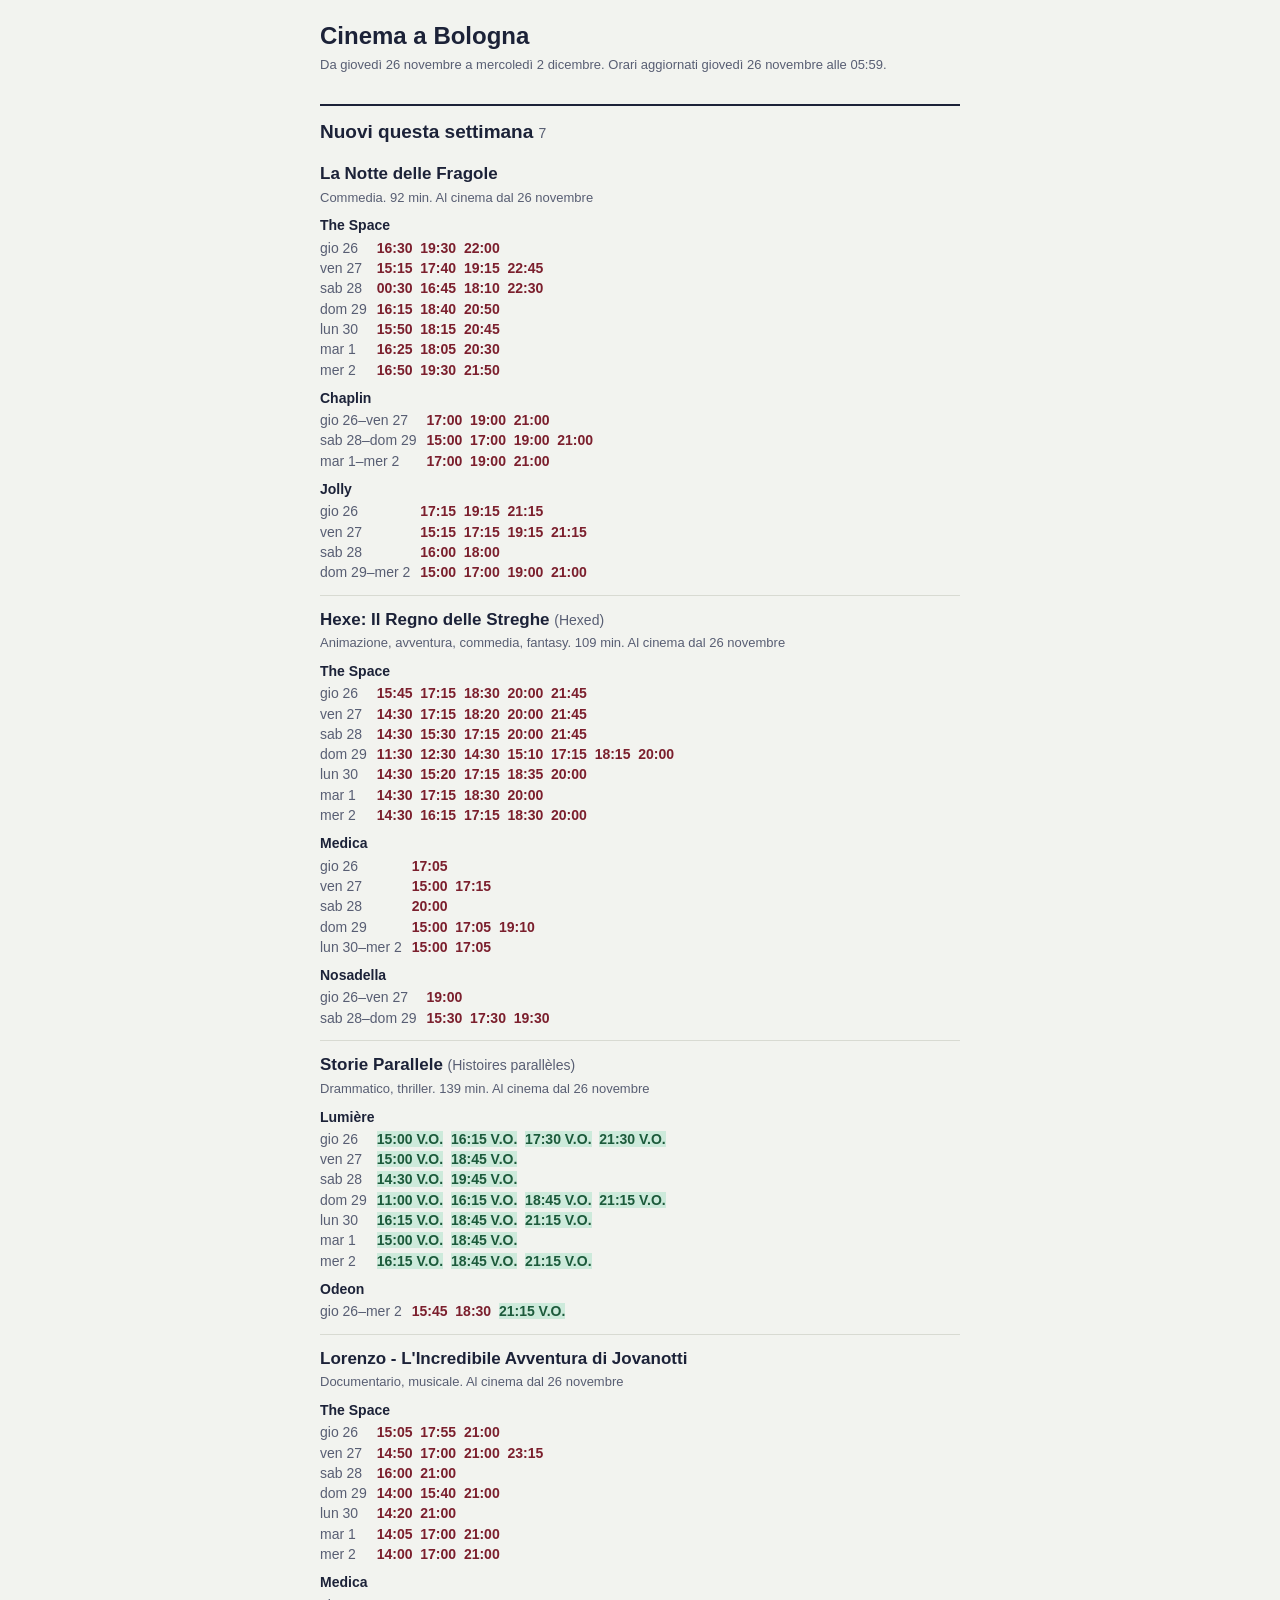
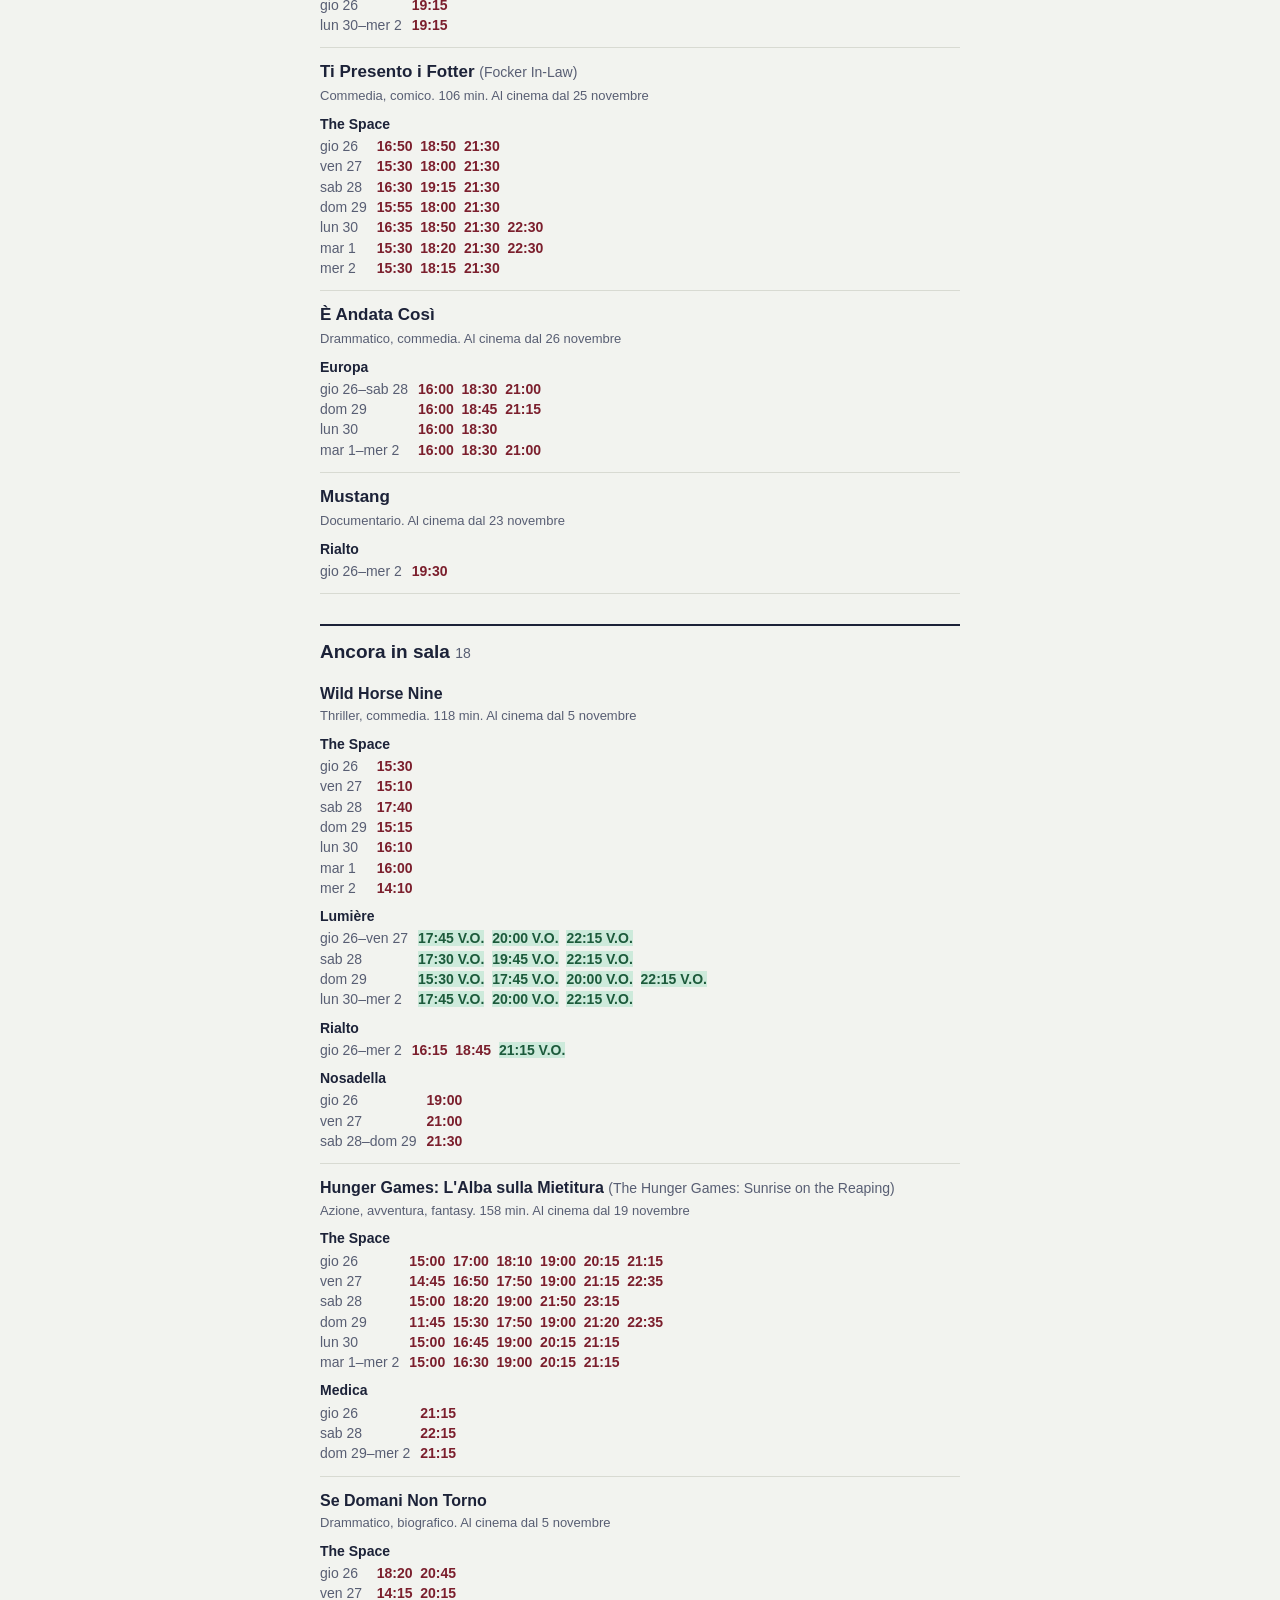
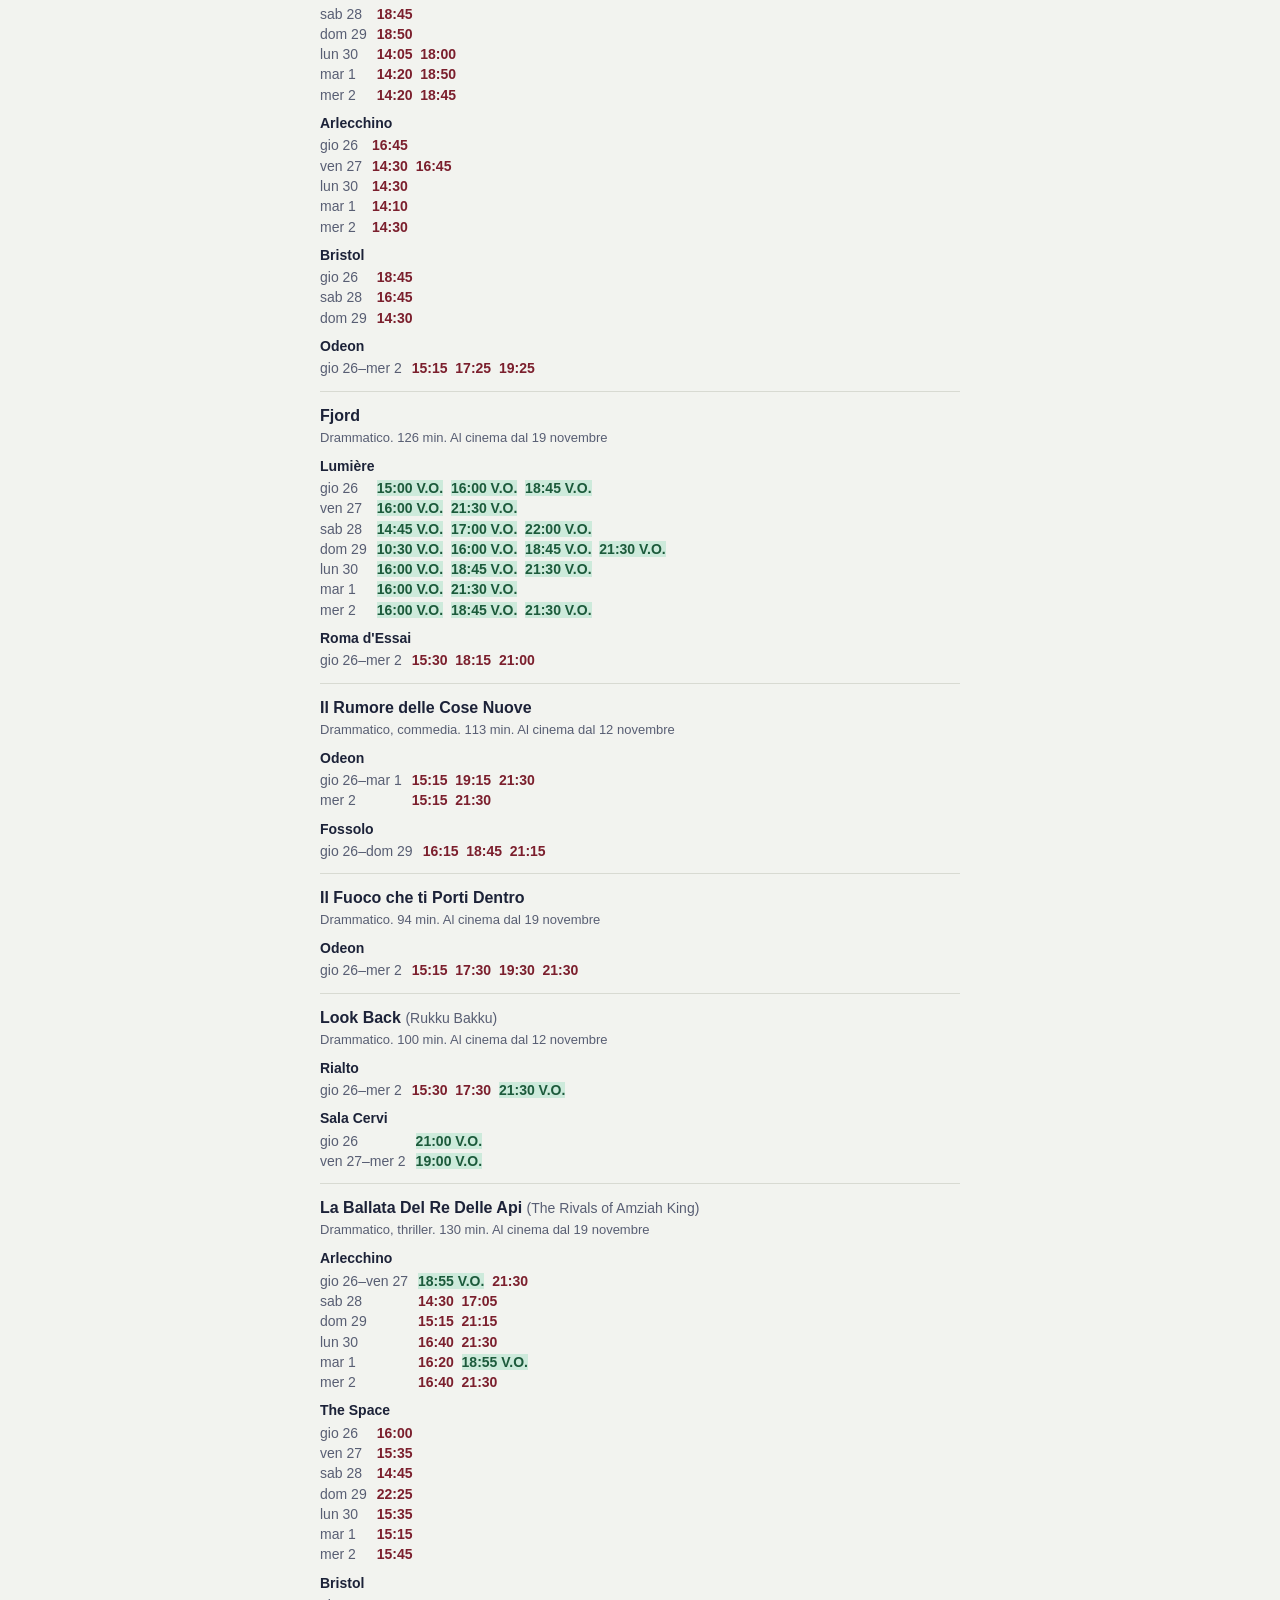
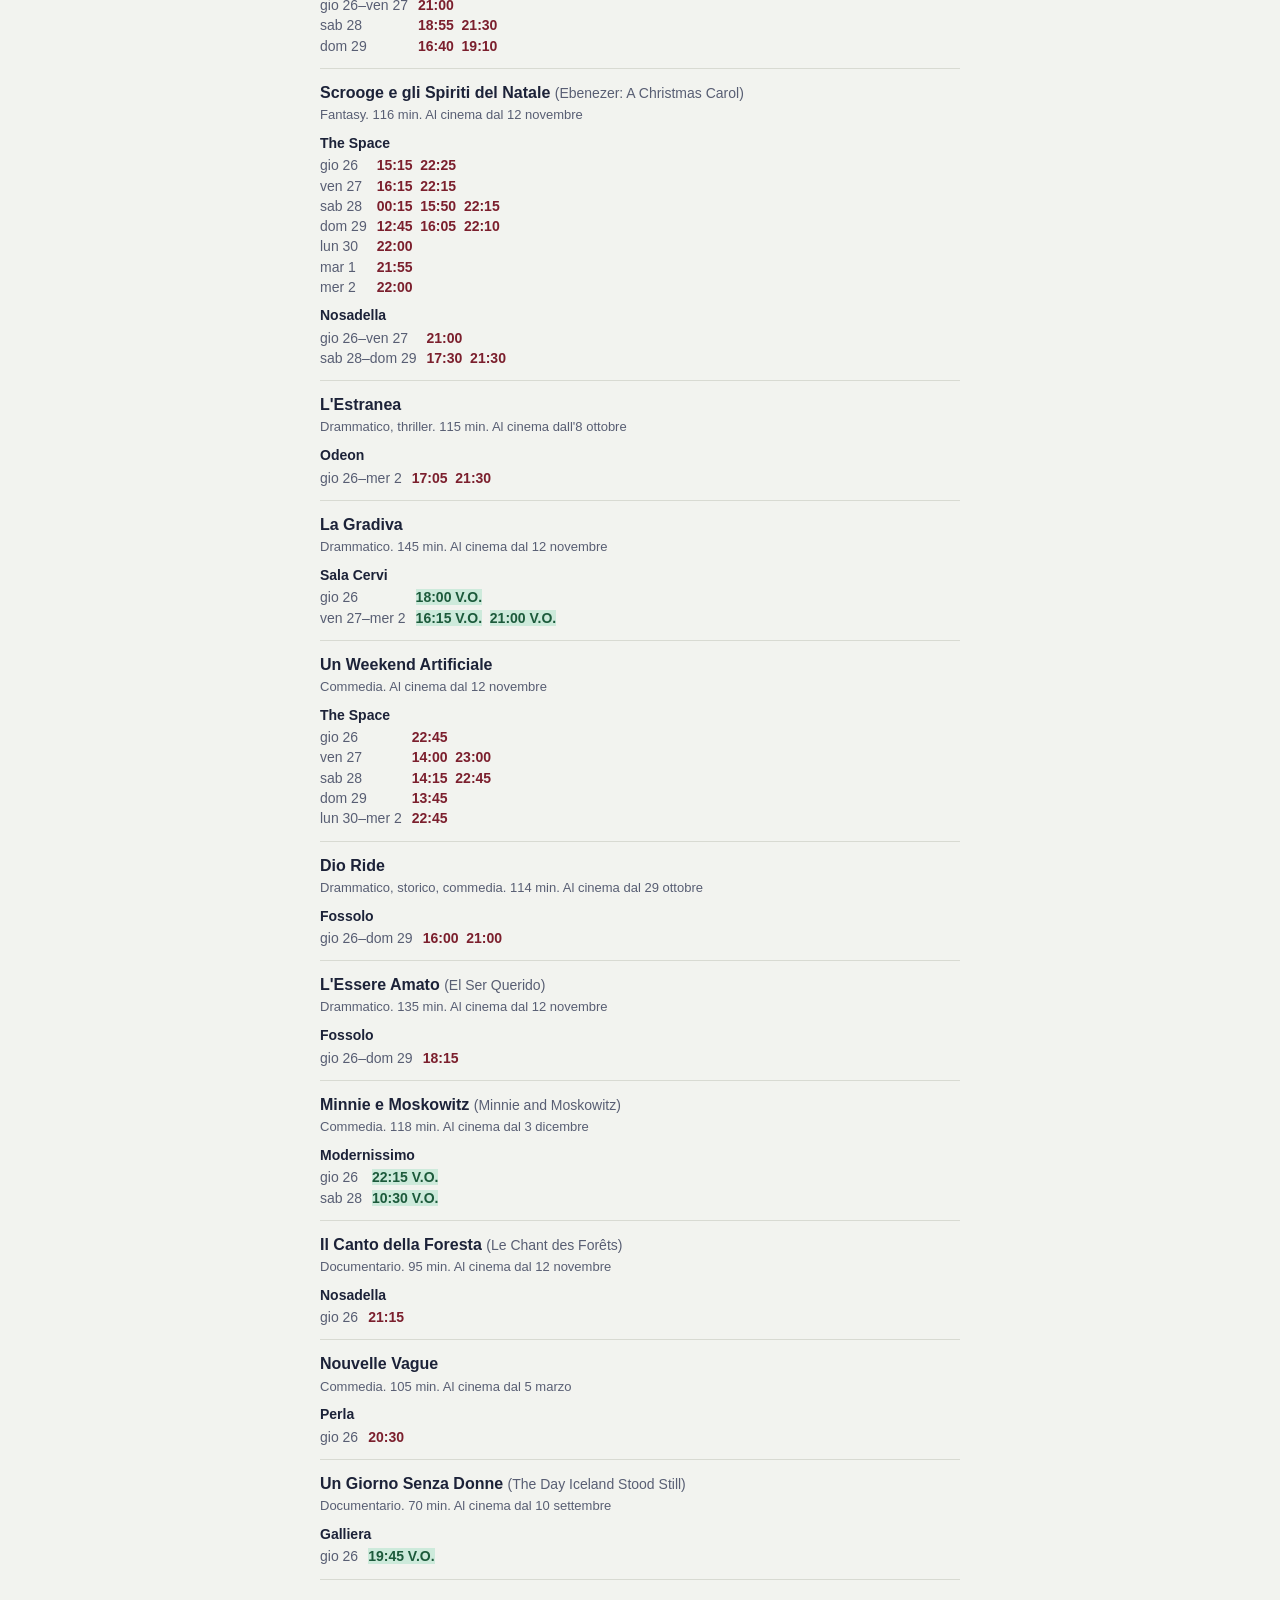
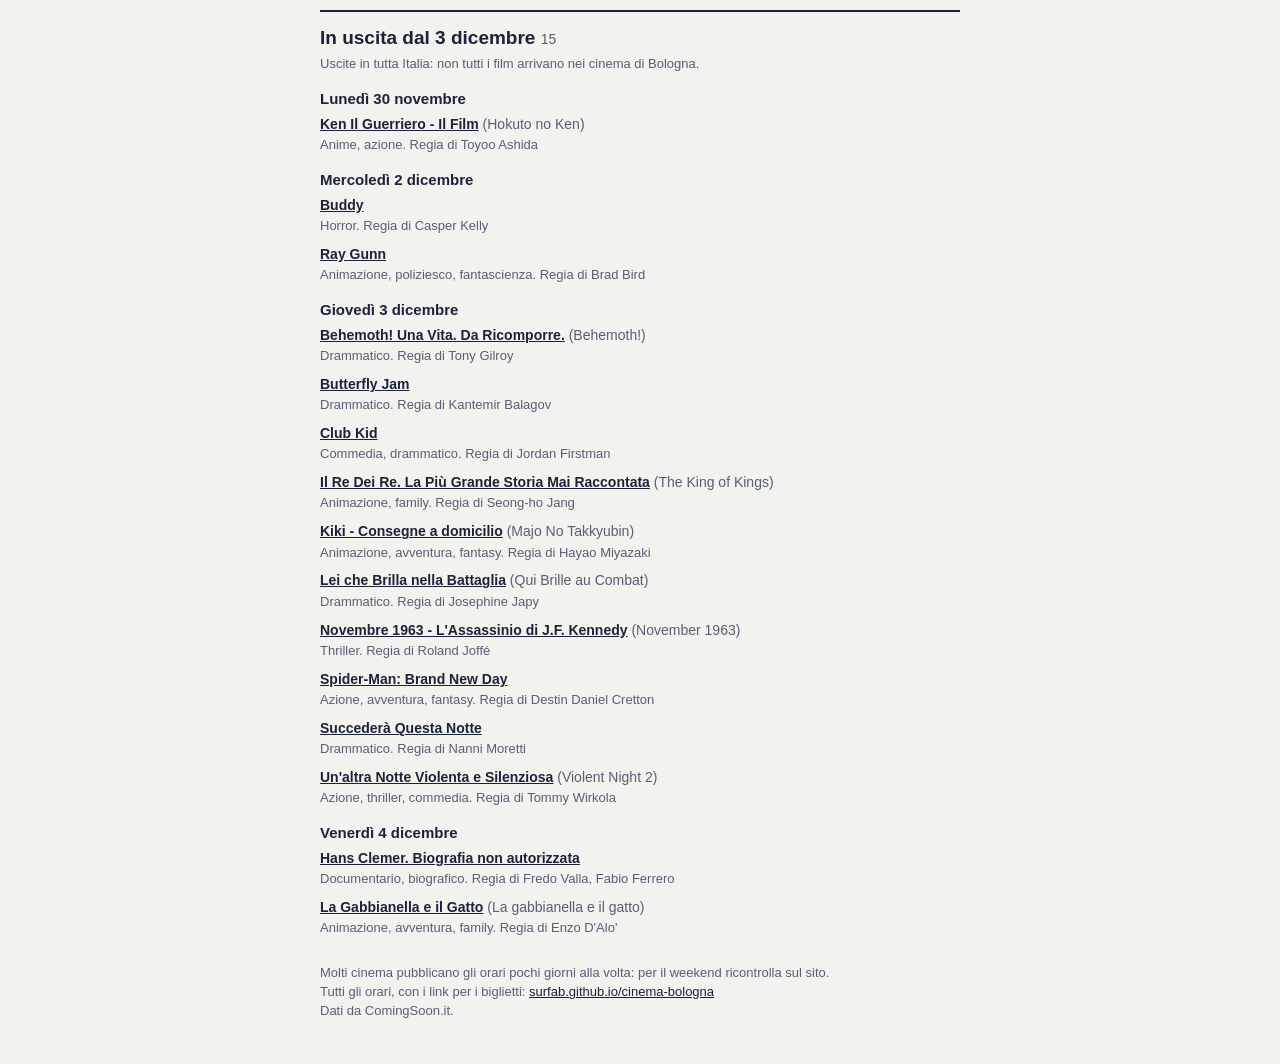
==== commit 55040c92: "dati: programmazione del 2026-11-26 06:01" ====
--- a/data/email/email.html
+++ b/data/email/email.html
@@ -1 +1 @@
-<!doctype html><html lang="it"><head><meta charset="utf-8"><meta name="viewport" content="width=device-width,initial-scale=1"></head><body style="margin:0;padding:0;background-color:#F2F3EF"><table role="presentation" width="100%" cellpadding="0" cellspacing="0" bgcolor="#F2F3EF" style="background-color:#F2F3EF"><tr><td><div style="max-width:640px;margin:0 auto;padding:22px 16px 30px;color:#1C2238;font-family:Helvetica,Arial,sans-serif;font-size:15px;line-height:1.45"><h1 style="font-size:24px;line-height:1.15;margin:0 0 6px;color:#1C2238">Cinema a Bologna</h1><p style="color:#585E73;font-size:13px;margin:0">Da giovedì 26 novembre a mercoledì 2 dicembre. Orari aggiornati giovedì 26 novembre alle 00:07.</p><h2 style="font-size:19px;margin:30px 0 4px;padding-top:12px;border-top:2px solid #1C2238;color:#1C2238">Nuovi questa settimana <span style="color:#585E73;font-weight:normal;font-size:14px">3</span></h2><div style="padding:12px 0;border-bottom:1px solid #D8DAD2"><p style="font-size:17px;font-weight:bold;margin:0;color:#1C2238"><a href="https://www.comingsoon.it/film/ti-presento-i-fotter/66975/scheda/" style="color:#1C2238;text-decoration:none">Ti Presento i Fotter</a> <span style="color:#585E73;font-weight:normal;font-size:14px">(Focker In-Law)</span></p><p style="color:#585E73;font-size:13px;margin:2px 0 6px">Commedia, comico. 106 min. Al cinema dal 25 novembre</p><p style="font-size:14px;font-weight:bold;margin:8px 0 2px;color:#1C2238">The Space</p><table role="presentation" cellpadding="0" cellspacing="0" style="border-collapse:collapse;font-size:14px;color:#7B1F2D;font-weight:bold"><tr valign="top"><td style="color:#585E73;font-weight:normal;padding-right:10px;white-space:nowrap">gio 26</td><td>16:20 &nbsp;16:50 &nbsp;18:45 &nbsp;18:50 &nbsp;21:30</td></tr><tr valign="top"><td style="color:#585E73;font-weight:normal;padding-right:10px;white-space:nowrap">ven 27</td><td>15:30 &nbsp;18:00 &nbsp;21:30</td></tr><tr valign="top"><td style="color:#585E73;font-weight:normal;padding-right:10px;white-space:nowrap">sab 28</td><td>16:30 &nbsp;19:15 &nbsp;21:30</td></tr><tr valign="top"><td style="color:#585E73;font-weight:normal;padding-right:10px;white-space:nowrap">dom 29</td><td>15:55 &nbsp;18:00 &nbsp;21:30</td></tr><tr valign="top"><td style="color:#585E73;font-weight:normal;padding-right:10px;white-space:nowrap">lun 30</td><td>16:35 &nbsp;18:50 &nbsp;21:30 &nbsp;22:30</td></tr><tr valign="top"><td style="color:#585E73;font-weight:normal;padding-right:10px;white-space:nowrap">mar 1</td><td>15:30 &nbsp;18:20 &nbsp;21:30 &nbsp;22:30</td></tr><tr valign="top"><td style="color:#585E73;font-weight:normal;padding-right:10px;white-space:nowrap">mer 2</td><td>15:30 &nbsp;18:15 &nbsp;21:30</td></tr></table></div><div style="padding:12px 0;border-bottom:1px solid #D8DAD2"><p style="font-size:17px;font-weight:bold;margin:0;color:#1C2238"><a href="https://www.comingsoon.it/film/mustang/69142/scheda/" style="color:#1C2238;text-decoration:none">Mustang</a></p><p style="color:#585E73;font-size:13px;margin:2px 0 6px">Documentario. Al cinema dal 23 novembre</p><p style="font-size:14px;font-weight:bold;margin:8px 0 2px;color:#1C2238">Odeon</p><table role="presentation" cellpadding="0" cellspacing="0" style="border-collapse:collapse;font-size:14px;color:#7B1F2D;font-weight:bold"><tr valign="top"><td style="color:#585E73;font-weight:normal;padding-right:10px;white-space:nowrap">gio 26</td><td>15:30 &nbsp;21:00</td></tr></table><p style="font-size:14px;font-weight:bold;margin:8px 0 2px;color:#1C2238">The Space</p><table role="presentation" cellpadding="0" cellspacing="0" style="border-collapse:collapse;font-size:14px;color:#7B1F2D;font-weight:bold"><tr valign="top"><td style="color:#585E73;font-weight:normal;padding-right:10px;white-space:nowrap">gio 26</td><td>20:30</td></tr></table></div><div style="padding:12px 0;border-bottom:1px solid #D8DAD2"><p style="font-size:17px;font-weight:bold;margin:0;color:#1C2238"><a href="https://www.comingsoon.it/film/your-name/53675/scheda/" style="color:#1C2238;text-decoration:none">Your Name</a> <span style="color:#585E73;font-weight:normal;font-size:14px">(Kimi no na wa)</span></p><p style="color:#585E73;font-size:13px;margin:2px 0 6px">Animazione, anime. 106 min. Al cinema dal 23 novembre</p><p style="font-size:14px;font-weight:bold;margin:8px 0 2px;color:#1C2238">The Space</p><table role="presentation" cellpadding="0" cellspacing="0" style="border-collapse:collapse;font-size:14px;color:#7B1F2D;font-weight:bold"><tr valign="top"><td style="color:#585E73;font-weight:normal;padding-right:10px;white-space:nowrap">gio 26</td><td>19:30</td></tr></table></div><h2 style="font-size:19px;margin:30px 0 4px;padding-top:12px;border-top:2px solid #1C2238;color:#1C2238">Ancora in sala <span style="color:#585E73;font-weight:normal;font-size:14px">24</span></h2><div style="padding:12px 0;border-bottom:1px solid #D8DAD2"><p style="font-size:16px;font-weight:bold;margin:0;color:#1C2238"><a href="https://www.comingsoon.it/film/wild-horse-nine/68581/scheda/" style="color:#1C2238;text-decoration:none">Wild Horse Nine</a></p><p style="color:#585E73;font-size:13px;margin:2px 0 6px">Thriller, commedia. 118 min. Al cinema dal 5 novembre</p><p style="font-size:14px;font-weight:bold;margin:8px 0 2px;color:#1C2238">Bellinzona</p><table role="presentation" cellpadding="0" cellspacing="0" style="border-collapse:collapse;font-size:14px;color:#7B1F2D;font-weight:bold"><tr valign="top"><td style="color:#585E73;font-weight:normal;padding-right:10px;white-space:nowrap">gio 26</td><td>21:00</td></tr><tr valign="top"><td style="color:#585E73;font-weight:normal;padding-right:10px;white-space:nowrap">ven 27</td><td>18:15 &nbsp;21:00</td></tr><tr valign="top"><td style="color:#585E73;font-weight:normal;padding-right:10px;white-space:nowrap">sab 28–dom 29</td><td>15:30 &nbsp;18:15 &nbsp;21:00</td></tr><tr valign="top"><td style="color:#585E73;font-weight:normal;padding-right:10px;white-space:nowrap">mer 2</td><td>21:00</td></tr></table><p style="font-size:14px;font-weight:bold;margin:8px 0 2px;color:#1C2238">Lumière</p><table role="presentation" cellpadding="0" cellspacing="0" style="border-collapse:collapse;font-size:14px;color:#7B1F2D;font-weight:bold"><tr valign="top"><td style="color:#585E73;font-weight:normal;padding-right:10px;white-space:nowrap">gio 26</td><td><span style="background-color:#CDEADB;color:#1C5A3B">15:45&nbsp;V.O.</span> &nbsp;<span style="background-color:#CDEADB;color:#1C5A3B">20:00&nbsp;V.O.</span> &nbsp;<span style="background-color:#CDEADB;color:#1C5A3B">22:15&nbsp;V.O.</span></td></tr><tr valign="top"><td style="color:#585E73;font-weight:normal;padding-right:10px;white-space:nowrap">ven 27</td><td><span style="background-color:#CDEADB;color:#1C5A3B">17:45&nbsp;V.O.</span> &nbsp;<span style="background-color:#CDEADB;color:#1C5A3B">20:00&nbsp;V.O.</span> &nbsp;<span style="background-color:#CDEADB;color:#1C5A3B">22:15&nbsp;V.O.</span></td></tr><tr valign="top"><td style="color:#585E73;font-weight:normal;padding-right:10px;white-space:nowrap">sab 28</td><td><span style="background-color:#CDEADB;color:#1C5A3B">17:30&nbsp;V.O.</span> &nbsp;<span style="background-color:#CDEADB;color:#1C5A3B">19:45&nbsp;V.O.</span> &nbsp;<span style="background-color:#CDEADB;color:#1C5A3B">22:15&nbsp;V.O.</span></td></tr><tr valign="top"><td style="color:#585E73;font-weight:normal;padding-right:10px;white-space:nowrap">dom 29</td><td><span style="background-color:#CDEADB;color:#1C5A3B">15:30&nbsp;V.O.</span> &nbsp;<span style="background-color:#CDEADB;color:#1C5A3B">17:45&nbsp;V.O.</span> &nbsp;<span style="background-color:#CDEADB;color:#1C5A3B">20:00&nbsp;V.O.</span> &nbsp;<span style="background-color:#CDEADB;color:#1C5A3B">22:15&nbsp;V.O.</span></td></tr><tr valign="top"><td style="color:#585E73;font-weight:normal;padding-right:10px;white-space:nowrap">lun 30–mer 2</td><td><span style="background-color:#CDEADB;color:#1C5A3B">17:45&nbsp;V.O.</span> &nbsp;<span style="background-color:#CDEADB;color:#1C5A3B">20:00&nbsp;V.O.</span> &nbsp;<span style="background-color:#CDEADB;color:#1C5A3B">22:15&nbsp;V.O.</span></td></tr></table><p style="font-size:14px;font-weight:bold;margin:8px 0 2px;color:#1C2238">Rialto</p><table role="presentation" cellpadding="0" cellspacing="0" style="border-collapse:collapse;font-size:14px;color:#7B1F2D;font-weight:bold"><tr valign="top"><td style="color:#585E73;font-weight:normal;padding-right:10px;white-space:nowrap">gio 26–mer 2</td><td>16:15 &nbsp;18:45 &nbsp;<span style="background-color:#CDEADB;color:#1C5A3B">21:15&nbsp;V.O.</span></td></tr></table><p style="font-size:14px;font-weight:bold;margin:8px 0 2px;color:#1C2238">Medica</p><table role="presentation" cellpadding="0" cellspacing="0" style="border-collapse:collapse;font-size:14px;color:#7B1F2D;font-weight:bold"><tr valign="top"><td style="color:#585E73;font-weight:normal;padding-right:10px;white-space:nowrap">gio 26</td><td>18:30</td></tr></table><p style="font-size:14px;font-weight:bold;margin:8px 0 2px;color:#1C2238">Nosadella</p><table role="presentation" cellpadding="0" cellspacing="0" style="border-collapse:collapse;font-size:14px;color:#7B1F2D;font-weight:bold"><tr valign="top"><td style="color:#585E73;font-weight:normal;padding-right:10px;white-space:nowrap">gio 26</td><td>19:00 &nbsp;21:10</td></tr><tr valign="top"><td style="color:#585E73;font-weight:normal;padding-right:10px;white-space:nowrap">ven 27</td><td>21:00</td></tr><tr valign="top"><td style="color:#585E73;font-weight:normal;padding-right:10px;white-space:nowrap">sab 28–dom 29</td><td>21:30</td></tr></table></div><div style="padding:12px 0;border-bottom:1px solid #D8DAD2"><p style="font-size:16px;font-weight:bold;margin:0;color:#1C2238"><a href="https://www.comingsoon.it/film/hunger-games-l-alba-sulla-mietitura/66957/scheda/" style="color:#1C2238;text-decoration:none">Hunger Games: L&#x27;Alba sulla Mietitura</a> <span style="color:#585E73;font-weight:normal;font-size:14px">(The Hunger Games: Sunrise on the Reaping)</span></p><p style="color:#585E73;font-size:13px;margin:2px 0 6px">Azione, avventura, fantasy. 158 min. Al cinema dal 19 novembre</p><p style="font-size:14px;font-weight:bold;margin:8px 0 2px;color:#1C2238">The Space</p><table role="presentation" cellpadding="0" cellspacing="0" style="border-collapse:collapse;font-size:14px;color:#7B1F2D;font-weight:bold"><tr valign="top"><td style="color:#585E73;font-weight:normal;padding-right:10px;white-space:nowrap">gio 26</td><td>15:00 &nbsp;16:00 &nbsp;17:00 &nbsp;17:20 &nbsp;18:10 &nbsp;18:15 &nbsp;19:00 &nbsp;19:30 &nbsp;20:00 &nbsp;20:15 &nbsp;21:00 &nbsp;21:15 &nbsp;21:45</td></tr><tr valign="top"><td style="color:#585E73;font-weight:normal;padding-right:10px;white-space:nowrap">ven 27</td><td>14:45 &nbsp;16:50 &nbsp;17:50 &nbsp;19:00 &nbsp;21:15 &nbsp;22:35</td></tr><tr valign="top"><td style="color:#585E73;font-weight:normal;padding-right:10px;white-space:nowrap">sab 28</td><td>15:00 &nbsp;18:20 &nbsp;19:00 &nbsp;21:50 &nbsp;23:15</td></tr><tr valign="top"><td style="color:#585E73;font-weight:normal;padding-right:10px;white-space:nowrap">dom 29</td><td>11:45 &nbsp;15:30 &nbsp;17:50 &nbsp;19:00 &nbsp;21:20 &nbsp;22:35</td></tr><tr valign="top"><td style="color:#585E73;font-weight:normal;padding-right:10px;white-space:nowrap">lun 30</td><td>15:00 &nbsp;16:45 &nbsp;19:00 &nbsp;20:15 &nbsp;21:15</td></tr><tr valign="top"><td style="color:#585E73;font-weight:normal;padding-right:10px;white-space:nowrap">mar 1–mer 2</td><td>15:00 &nbsp;16:30 &nbsp;19:00 &nbsp;20:15 &nbsp;21:15</td></tr></table><p style="font-size:14px;font-weight:bold;margin:8px 0 2px;color:#1C2238">Medica</p><table role="presentation" cellpadding="0" cellspacing="0" style="border-collapse:collapse;font-size:14px;color:#7B1F2D;font-weight:bold"><tr valign="top"><td style="color:#585E73;font-weight:normal;padding-right:10px;white-space:nowrap">gio 26</td><td>15:30 &nbsp;<span style="background-color:#CDEADB;color:#1C5A3B">21:00&nbsp;V.O.</span> &nbsp;21:15</td></tr><tr valign="top"><td style="color:#585E73;font-weight:normal;padding-right:10px;white-space:nowrap">sab 28</td><td>22:15</td></tr><tr valign="top"><td style="color:#585E73;font-weight:normal;padding-right:10px;white-space:nowrap">dom 29–mer 2</td><td>21:15</td></tr></table></div><div style="padding:12px 0;border-bottom:1px solid #D8DAD2"><p style="font-size:16px;font-weight:bold;margin:0;color:#1C2238"><a href="https://www.comingsoon.it/film/fjord/67491/scheda/" style="color:#1C2238;text-decoration:none">Fjord</a></p><p style="color:#585E73;font-size:13px;margin:2px 0 6px">Drammatico. 126 min. Al cinema dal 19 novembre</p><p style="font-size:14px;font-weight:bold;margin:8px 0 2px;color:#1C2238">Lumière</p><table role="presentation" cellpadding="0" cellspacing="0" style="border-collapse:collapse;font-size:14px;color:#7B1F2D;font-weight:bold"><tr valign="top"><td style="color:#585E73;font-weight:normal;padding-right:10px;white-space:nowrap">gio 26</td><td><span style="background-color:#CDEADB;color:#1C5A3B">16:00&nbsp;V.O.</span> &nbsp;<span style="background-color:#CDEADB;color:#1C5A3B">18:45&nbsp;V.O.</span> &nbsp;<span style="background-color:#CDEADB;color:#1C5A3B">21:30&nbsp;V.O.</span></td></tr><tr valign="top"><td style="color:#585E73;font-weight:normal;padding-right:10px;white-space:nowrap">ven 27</td><td><span style="background-color:#CDEADB;color:#1C5A3B">16:00&nbsp;V.O.</span> &nbsp;<span style="background-color:#CDEADB;color:#1C5A3B">21:30&nbsp;V.O.</span></td></tr><tr valign="top"><td style="color:#585E73;font-weight:normal;padding-right:10px;white-space:nowrap">sab 28</td><td><span style="background-color:#CDEADB;color:#1C5A3B">14:45&nbsp;V.O.</span> &nbsp;<span style="background-color:#CDEADB;color:#1C5A3B">17:00&nbsp;V.O.</span> &nbsp;<span style="background-color:#CDEADB;color:#1C5A3B">22:00&nbsp;V.O.</span></td></tr><tr valign="top"><td style="color:#585E73;font-weight:normal;padding-right:10px;white-space:nowrap">dom 29</td><td><span style="background-color:#CDEADB;color:#1C5A3B">10:30&nbsp;V.O.</span> &nbsp;<span style="background-color:#CDEADB;color:#1C5A3B">16:00&nbsp;V.O.</span> &nbsp;<span style="background-color:#CDEADB;color:#1C5A3B">18:45&nbsp;V.O.</span> &nbsp;<span style="background-color:#CDEADB;color:#1C5A3B">21:30&nbsp;V.O.</span></td></tr><tr valign="top"><td style="color:#585E73;font-weight:normal;padding-right:10px;white-space:nowrap">lun 30</td><td><span style="background-color:#CDEADB;color:#1C5A3B">16:00&nbsp;V.O.</span> &nbsp;<span style="background-color:#CDEADB;color:#1C5A3B">18:45&nbsp;V.O.</span> &nbsp;<span style="background-color:#CDEADB;color:#1C5A3B">21:30&nbsp;V.O.</span></td></tr><tr valign="top"><td style="color:#585E73;font-weight:normal;padding-right:10px;white-space:nowrap">mar 1</td><td><span style="background-color:#CDEADB;color:#1C5A3B">16:00&nbsp;V.O.</span> &nbsp;<span style="background-color:#CDEADB;color:#1C5A3B">21:30&nbsp;V.O.</span></td></tr><tr valign="top"><td style="color:#585E73;font-weight:normal;padding-right:10px;white-space:nowrap">mer 2</td><td><span style="background-color:#CDEADB;color:#1C5A3B">16:00&nbsp;V.O.</span> &nbsp;<span style="background-color:#CDEADB;color:#1C5A3B">18:45&nbsp;V.O.</span> &nbsp;<span style="background-color:#CDEADB;color:#1C5A3B">21:30&nbsp;V.O.</span></td></tr></table><p style="font-size:14px;font-weight:bold;margin:8px 0 2px;color:#1C2238">The Space</p><table role="presentation" cellpadding="0" cellspacing="0" style="border-collapse:collapse;font-size:14px;color:#7B1F2D;font-weight:bold"><tr valign="top"><td style="color:#585E73;font-weight:normal;padding-right:10px;white-space:nowrap">gio 26</td><td>15:00</td></tr></table><p style="font-size:14px;font-weight:bold;margin:8px 0 2px;color:#1C2238">Roma d&#x27;Essai</p><table role="presentation" cellpadding="0" cellspacing="0" style="border-collapse:collapse;font-size:14px;color:#7B1F2D;font-weight:bold"><tr valign="top"><td style="color:#585E73;font-weight:normal;padding-right:10px;white-space:nowrap">gio 26–mer 2</td><td>15:30 &nbsp;18:15 &nbsp;21:00</td></tr></table></div><div style="padding:12px 0;border-bottom:1px solid #D8DAD2"><p style="font-size:16px;font-weight:bold;margin:0;color:#1C2238"><a href="https://www.comingsoon.it/film/il-rumore-delle-cose-nuove/68017/scheda/" style="color:#1C2238;text-decoration:none">Il Rumore delle Cose Nuove</a></p><p style="color:#585E73;font-size:13px;margin:2px 0 6px">Drammatico, commedia. 113 min. Al cinema dal 12 novembre</p><p style="font-size:14px;font-weight:bold;margin:8px 0 2px;color:#1C2238">Odeon</p><table role="presentation" cellpadding="0" cellspacing="0" style="border-collapse:collapse;font-size:14px;color:#7B1F2D;font-weight:bold"><tr valign="top"><td style="color:#585E73;font-weight:normal;padding-right:10px;white-space:nowrap">gio 26</td><td>15:15 &nbsp;16:15 &nbsp;18:45 &nbsp;19:15 &nbsp;21:15 &nbsp;21:30</td></tr><tr valign="top"><td style="color:#585E73;font-weight:normal;padding-right:10px;white-space:nowrap">ven 27–mar 1</td><td>15:15 &nbsp;19:15 &nbsp;21:30</td></tr><tr valign="top"><td style="color:#585E73;font-weight:normal;padding-right:10px;white-space:nowrap">mer 2</td><td>15:15 &nbsp;21:30</td></tr></table><p style="font-size:14px;font-weight:bold;margin:8px 0 2px;color:#1C2238">Fossolo</p><table role="presentation" cellpadding="0" cellspacing="0" style="border-collapse:collapse;font-size:14px;color:#7B1F2D;font-weight:bold"><tr valign="top"><td style="color:#585E73;font-weight:normal;padding-right:10px;white-space:nowrap">gio 26–dom 29</td><td>16:15 &nbsp;18:45 &nbsp;21:15</td></tr></table><p style="font-size:14px;font-weight:bold;margin:8px 0 2px;color:#1C2238">The Space</p><table role="presentation" cellpadding="0" cellspacing="0" style="border-collapse:collapse;font-size:14px;color:#7B1F2D;font-weight:bold"><tr valign="top"><td style="color:#585E73;font-weight:normal;padding-right:10px;white-space:nowrap">gio 26</td><td>17:45</td></tr></table></div><div style="padding:12px 0;border-bottom:1px solid #D8DAD2"><p style="font-size:16px;font-weight:bold;margin:0;color:#1C2238"><a href="https://www.comingsoon.it/film/il-fuoco-che-ti-porti-dentro/68650/scheda/" style="color:#1C2238;text-decoration:none">Il Fuoco che ti Porti Dentro</a></p><p style="color:#585E73;font-size:13px;margin:2px 0 6px">Drammatico. 94 min. Al cinema dal 19 novembre</p><p style="font-size:14px;font-weight:bold;margin:8px 0 2px;color:#1C2238">Odeon</p><table role="presentation" cellpadding="0" cellspacing="0" style="border-collapse:collapse;font-size:14px;color:#7B1F2D;font-weight:bold"><tr valign="top"><td style="color:#585E73;font-weight:normal;padding-right:10px;white-space:nowrap">gio 26–mer 2</td><td>15:15 &nbsp;17:30 &nbsp;19:30 &nbsp;21:30</td></tr></table></div><div style="padding:12px 0;border-bottom:1px solid #D8DAD2"><p style="font-size:16px;font-weight:bold;margin:0;color:#1C2238"><a href="https://www.comingsoon.it/film/look-back/69165/scheda/" style="color:#1C2238;text-decoration:none">Look Back</a> <span style="color:#585E73;font-weight:normal;font-size:14px">(Rukku Bakku)</span></p><p style="color:#585E73;font-size:13px;margin:2px 0 6px">Drammatico. 100 min. Al cinema dal 12 novembre</p><p style="font-size:14px;font-weight:bold;margin:8px 0 2px;color:#1C2238">Rialto</p><table role="presentation" cellpadding="0" cellspacing="0" style="border-collapse:collapse;font-size:14px;color:#7B1F2D;font-weight:bold"><tr valign="top"><td style="color:#585E73;font-weight:normal;padding-right:10px;white-space:nowrap">gio 26</td><td>15:15 &nbsp;15:30 &nbsp;17:10 &nbsp;17:30 &nbsp;19:05 &nbsp;21:30</td></tr><tr valign="top"><td style="color:#585E73;font-weight:normal;padding-right:10px;white-space:nowrap">ven 27–mer 2</td><td>15:30 &nbsp;17:30 &nbsp;21:30</td></tr></table><p style="font-size:14px;font-weight:bold;margin:8px 0 2px;color:#1C2238">Lumière</p><table role="presentation" cellpadding="0" cellspacing="0" style="border-collapse:collapse;font-size:14px;color:#7B1F2D;font-weight:bold"><tr valign="top"><td style="color:#585E73;font-weight:normal;padding-right:10px;white-space:nowrap">gio 26</td><td><span style="background-color:#CDEADB;color:#1C5A3B">18:00&nbsp;V.O.</span></td></tr></table></div><div style="padding:12px 0;border-bottom:1px solid #D8DAD2"><p style="font-size:16px;font-weight:bold;margin:0;color:#1C2238"><a href="https://www.comingsoon.it/film/scrooge-e-gli-spiriti-del-natale/68609/scheda/" style="color:#1C2238;text-decoration:none">Scrooge e gli Spiriti del Natale</a> <span style="color:#585E73;font-weight:normal;font-size:14px">(Ebenezer: A Christmas Carol)</span></p><p style="color:#585E73;font-size:13px;margin:2px 0 6px">Fantasy. 116 min. Al cinema dal 12 novembre</p><p style="font-size:14px;font-weight:bold;margin:8px 0 2px;color:#1C2238">The Space</p><table role="presentation" cellpadding="0" cellspacing="0" style="border-collapse:collapse;font-size:14px;color:#7B1F2D;font-weight:bold"><tr valign="top"><td style="color:#585E73;font-weight:normal;padding-right:10px;white-space:nowrap">gio 26</td><td>15:15 &nbsp;15:30 &nbsp;18:30 &nbsp;22:10 &nbsp;22:25</td></tr><tr valign="top"><td style="color:#585E73;font-weight:normal;padding-right:10px;white-space:nowrap">ven 27</td><td>16:15 &nbsp;22:15</td></tr><tr valign="top"><td style="color:#585E73;font-weight:normal;padding-right:10px;white-space:nowrap">sab 28</td><td>00:15 &nbsp;15:50 &nbsp;22:15</td></tr><tr valign="top"><td style="color:#585E73;font-weight:normal;padding-right:10px;white-space:nowrap">dom 29</td><td>12:45 &nbsp;16:05 &nbsp;22:10</td></tr><tr valign="top"><td style="color:#585E73;font-weight:normal;padding-right:10px;white-space:nowrap">lun 30</td><td>22:00</td></tr><tr valign="top"><td style="color:#585E73;font-weight:normal;padding-right:10px;white-space:nowrap">mar 1</td><td>21:55</td></tr><tr valign="top"><td style="color:#585E73;font-weight:normal;padding-right:10px;white-space:nowrap">mer 2</td><td>22:00</td></tr></table><p style="font-size:14px;font-weight:bold;margin:8px 0 2px;color:#1C2238">Nosadella</p><table role="presentation" cellpadding="0" cellspacing="0" style="border-collapse:collapse;font-size:14px;color:#7B1F2D;font-weight:bold"><tr valign="top"><td style="color:#585E73;font-weight:normal;padding-right:10px;white-space:nowrap">gio 26</td><td>21:00 &nbsp;21:10</td></tr><tr valign="top"><td style="color:#585E73;font-weight:normal;padding-right:10px;white-space:nowrap">ven 27</td><td>21:00</td></tr><tr valign="top"><td style="color:#585E73;font-weight:normal;padding-right:10px;white-space:nowrap">sab 28–dom 29</td><td>17:30 &nbsp;21:30</td></tr></table></div><div style="padding:12px 0;border-bottom:1px solid #D8DAD2"><p style="font-size:16px;font-weight:bold;margin:0;color:#1C2238"><a href="https://www.comingsoon.it/film/se-domani-non-torno/68243/scheda/" style="color:#1C2238;text-decoration:none">Se Domani Non Torno</a></p><p style="color:#585E73;font-size:13px;margin:2px 0 6px">Drammatico, biografico. Al cinema dal 5 novembre</p><p style="font-size:14px;font-weight:bold;margin:8px 0 2px;color:#1C2238">The Space</p><table role="presentation" cellpadding="0" cellspacing="0" style="border-collapse:collapse;font-size:14px;color:#7B1F2D;font-weight:bold"><tr valign="top"><td style="color:#585E73;font-weight:normal;padding-right:10px;white-space:nowrap">gio 26</td><td>15:15 &nbsp;18:20 &nbsp;20:45 &nbsp;21:20</td></tr><tr valign="top"><td style="color:#585E73;font-weight:normal;padding-right:10px;white-space:nowrap">ven 27</td><td>14:15 &nbsp;20:15</td></tr><tr valign="top"><td style="color:#585E73;font-weight:normal;padding-right:10px;white-space:nowrap">sab 28</td><td>18:45</td></tr><tr valign="top"><td style="color:#585E73;font-weight:normal;padding-right:10px;white-space:nowrap">dom 29</td><td>18:50</td></tr><tr valign="top"><td style="color:#585E73;font-weight:normal;padding-right:10px;white-space:nowrap">lun 30</td><td>14:05 &nbsp;18:00</td></tr><tr valign="top"><td style="color:#585E73;font-weight:normal;padding-right:10px;white-space:nowrap">mar 1</td><td>14:20 &nbsp;18:50</td></tr><tr valign="top"><td style="color:#585E73;font-weight:normal;padding-right:10px;white-space:nowrap">mer 2</td><td>14:20 &nbsp;18:45</td></tr></table><p style="font-size:14px;font-weight:bold;margin:8px 0 2px;color:#1C2238">Bristol</p><table role="presentation" cellpadding="0" cellspacing="0" style="border-collapse:collapse;font-size:14px;color:#7B1F2D;font-weight:bold"><tr valign="top"><td style="color:#585E73;font-weight:normal;padding-right:10px;white-space:nowrap">gio 26</td><td>18:45</td></tr><tr valign="top"><td style="color:#585E73;font-weight:normal;padding-right:10px;white-space:nowrap">sab 28</td><td>16:45</td></tr><tr valign="top"><td style="color:#585E73;font-weight:normal;padding-right:10px;white-space:nowrap">dom 29</td><td>14:30</td></tr></table><p style="font-size:14px;font-weight:bold;margin:8px 0 2px;color:#1C2238">Jolly</p><table role="presentation" cellpadding="0" cellspacing="0" style="border-collapse:collapse;font-size:14px;color:#7B1F2D;font-weight:bold"><tr valign="top"><td style="color:#585E73;font-weight:normal;padding-right:10px;white-space:nowrap">gio 26</td><td>16:45 &nbsp;21:15</td></tr></table><p style="font-size:14px;font-weight:bold;margin:8px 0 2px;color:#1C2238">Europa</p><table role="presentation" cellpadding="0" cellspacing="0" style="border-collapse:collapse;font-size:14px;color:#7B1F2D;font-weight:bold"><tr valign="top"><td style="color:#585E73;font-weight:normal;padding-right:10px;white-space:nowrap">gio 26</td><td>17:10 &nbsp;19:20 &nbsp;21:30</td></tr></table></div><div style="padding:12px 0;border-bottom:1px solid #D8DAD2"><p style="font-size:16px;font-weight:bold;margin:0;color:#1C2238"><a href="https://www.comingsoon.it/film/dio-ride/69130/scheda/" style="color:#1C2238;text-decoration:none">Dio Ride</a></p><p style="color:#585E73;font-size:13px;margin:2px 0 6px">Drammatico, storico, commedia. 114 min. Al cinema dal 29 ottobre</p><p style="font-size:14px;font-weight:bold;margin:8px 0 2px;color:#1C2238">Bristol</p><table role="presentation" cellpadding="0" cellspacing="0" style="border-collapse:collapse;font-size:14px;color:#7B1F2D;font-weight:bold"><tr valign="top"><td style="color:#585E73;font-weight:normal;padding-right:10px;white-space:nowrap">gio 26</td><td>21:00</td></tr><tr valign="top"><td style="color:#585E73;font-weight:normal;padding-right:10px;white-space:nowrap">ven 27</td><td>18:45</td></tr><tr valign="top"><td style="color:#585E73;font-weight:normal;padding-right:10px;white-space:nowrap">sab 28</td><td>14:30</td></tr><tr valign="top"><td style="color:#585E73;font-weight:normal;padding-right:10px;white-space:nowrap">dom 29</td><td>21:40</td></tr></table><p style="font-size:14px;font-weight:bold;margin:8px 0 2px;color:#1C2238">Jolly</p><table role="presentation" cellpadding="0" cellspacing="0" style="border-collapse:collapse;font-size:14px;color:#7B1F2D;font-weight:bold"><tr valign="top"><td style="color:#585E73;font-weight:normal;padding-right:10px;white-space:nowrap">gio 26</td><td>14:30 &nbsp;19:00</td></tr></table><p style="font-size:14px;font-weight:bold;margin:8px 0 2px;color:#1C2238">Fossolo</p><table role="presentation" cellpadding="0" cellspacing="0" style="border-collapse:collapse;font-size:14px;color:#7B1F2D;font-weight:bold"><tr valign="top"><td style="color:#585E73;font-weight:normal;padding-right:10px;white-space:nowrap">gio 26</td><td>16:00 &nbsp;18:30 &nbsp;21:00</td></tr><tr valign="top"><td style="color:#585E73;font-weight:normal;padding-right:10px;white-space:nowrap">ven 27–dom 29</td><td>16:00 &nbsp;21:00</td></tr></table><p style="font-size:14px;font-weight:bold;margin:8px 0 2px;color:#1C2238">Nosadella</p><table role="presentation" cellpadding="0" cellspacing="0" style="border-collapse:collapse;font-size:14px;color:#7B1F2D;font-weight:bold"><tr valign="top"><td style="color:#585E73;font-weight:normal;padding-right:10px;white-space:nowrap">gio 26–ven 27</td><td>19:00</td></tr><tr valign="top"><td style="color:#585E73;font-weight:normal;padding-right:10px;white-space:nowrap">sab 28–dom 29</td><td>19:30</td></tr></table></div><div style="padding:12px 0;border-bottom:1px solid #D8DAD2"><p style="font-size:16px;font-weight:bold;margin:0;color:#1C2238"><a href="https://www.comingsoon.it/film/l-estranea/68142/scheda/" style="color:#1C2238;text-decoration:none">L&#x27;Estranea</a></p><p style="color:#585E73;font-size:13px;margin:2px 0 6px">Drammatico, thriller. 115 min. Al cinema dall&#x27;8 ottobre</p><p style="font-size:14px;font-weight:bold;margin:8px 0 2px;color:#1C2238">Odeon</p><table role="presentation" cellpadding="0" cellspacing="0" style="border-collapse:collapse;font-size:14px;color:#7B1F2D;font-weight:bold"><tr valign="top"><td style="color:#585E73;font-weight:normal;padding-right:10px;white-space:nowrap">gio 26</td><td>17:05 &nbsp;17:10 &nbsp;21:30</td></tr><tr valign="top"><td style="color:#585E73;font-weight:normal;padding-right:10px;white-space:nowrap">ven 27–mer 2</td><td>17:05 &nbsp;21:30</td></tr></table></div><div style="padding:12px 0;border-bottom:1px solid #D8DAD2"><p style="font-size:16px;font-weight:bold;margin:0;color:#1C2238"><a href="https://www.comingsoon.it/film/la-ballata-del-re-delle-api/68825/scheda/" style="color:#1C2238;text-decoration:none">La Ballata Del Re Delle Api</a> <span style="color:#585E73;font-weight:normal;font-size:14px">(The Rivals of Amziah King)</span></p><p style="color:#585E73;font-size:13px;margin:2px 0 6px">Drammatico, thriller. 130 min. Al cinema dal 19 novembre</p><p style="font-size:14px;font-weight:bold;margin:8px 0 2px;color:#1C2238">Arlecchino</p><table role="presentation" cellpadding="0" cellspacing="0" style="border-collapse:collapse;font-size:14px;color:#7B1F2D;font-weight:bold"><tr valign="top"><td style="color:#585E73;font-weight:normal;padding-right:10px;white-space:nowrap">gio 26</td><td>16:30 &nbsp;18:55 &nbsp;<span style="background-color:#CDEADB;color:#1C5A3B">21:30&nbsp;V.O.</span></td></tr><tr valign="top"><td style="color:#585E73;font-weight:normal;padding-right:10px;white-space:nowrap">ven 27</td><td>18:55 &nbsp;<span style="background-color:#CDEADB;color:#1C5A3B">21:30&nbsp;V.O.</span></td></tr><tr valign="top"><td style="color:#585E73;font-weight:normal;padding-right:10px;white-space:nowrap">sab 28</td><td>14:30 &nbsp;17:05</td></tr><tr valign="top"><td style="color:#585E73;font-weight:normal;padding-right:10px;white-space:nowrap">dom 29</td><td>15:15 &nbsp;21:15</td></tr><tr valign="top"><td style="color:#585E73;font-weight:normal;padding-right:10px;white-space:nowrap">lun 30</td><td>16:40 &nbsp;<span style="background-color:#CDEADB;color:#1C5A3B">21:30&nbsp;V.O.</span></td></tr><tr valign="top"><td style="color:#585E73;font-weight:normal;padding-right:10px;white-space:nowrap">mar 1</td><td>16:20 &nbsp;18:55</td></tr><tr valign="top"><td style="color:#585E73;font-weight:normal;padding-right:10px;white-space:nowrap">mer 2</td><td>16:40 &nbsp;<span style="background-color:#CDEADB;color:#1C5A3B">21:30&nbsp;V.O.</span></td></tr></table></div><div style="padding:12px 0;border-bottom:1px solid #D8DAD2"><p style="font-size:16px;font-weight:bold;margin:0;color:#1C2238"><a href="https://www.comingsoon.it/film/la-gradiva/68900/scheda/" style="color:#1C2238;text-decoration:none">La Gradiva</a></p><p style="color:#585E73;font-size:13px;margin:2px 0 6px">Drammatico. 145 min. Al cinema dal 12 novembre</p><p style="font-size:14px;font-weight:bold;margin:8px 0 2px;color:#1C2238">Sala Cervi</p><table role="presentation" cellpadding="0" cellspacing="0" style="border-collapse:collapse;font-size:14px;color:#7B1F2D;font-weight:bold"><tr valign="top"><td style="color:#585E73;font-weight:normal;padding-right:10px;white-space:nowrap">gio 26</td><td><span style="background-color:#CDEADB;color:#1C5A3B">15:30&nbsp;V.O.</span> &nbsp;<span style="background-color:#CDEADB;color:#1C5A3B">18:00&nbsp;V.O.</span> &nbsp;<span style="background-color:#CDEADB;color:#1C5A3B">21:30&nbsp;V.O.</span></td></tr><tr valign="top"><td style="color:#585E73;font-weight:normal;padding-right:10px;white-space:nowrap">ven 27–mer 2</td><td><span style="background-color:#CDEADB;color:#1C5A3B">16:15&nbsp;V.O.</span> &nbsp;<span style="background-color:#CDEADB;color:#1C5A3B">21:00&nbsp;V.O.</span></td></tr></table></div><div style="padding:12px 0;border-bottom:1px solid #D8DAD2"><p style="font-size:16px;font-weight:bold;margin:0;color:#1C2238"><a href="https://www.comingsoon.it/film/un-weekend-artificiale/69096/scheda/" style="color:#1C2238;text-decoration:none">Un Weekend Artificiale</a></p><p style="color:#585E73;font-size:13px;margin:2px 0 6px">Commedia. Al cinema dal 12 novembre</p><p style="font-size:14px;font-weight:bold;margin:8px 0 2px;color:#1C2238">The Space</p><table role="presentation" cellpadding="0" cellspacing="0" style="border-collapse:collapse;font-size:14px;color:#7B1F2D;font-weight:bold"><tr valign="top"><td style="color:#585E73;font-weight:normal;padding-right:10px;white-space:nowrap">gio 26</td><td>15:05 &nbsp;22:45</td></tr><tr valign="top"><td style="color:#585E73;font-weight:normal;padding-right:10px;white-space:nowrap">ven 27</td><td>14:00 &nbsp;23:00</td></tr><tr valign="top"><td style="color:#585E73;font-weight:normal;padding-right:10px;white-space:nowrap">sab 28</td><td>14:15 &nbsp;22:45</td></tr><tr valign="top"><td style="color:#585E73;font-weight:normal;padding-right:10px;white-space:nowrap">dom 29</td><td>13:45</td></tr><tr valign="top"><td style="color:#585E73;font-weight:normal;padding-right:10px;white-space:nowrap">lun 30–mer 2</td><td>22:45</td></tr></table></div><div style="padding:12px 0;border-bottom:1px solid #D8DAD2"><p style="font-size:16px;font-weight:bold;margin:0;color:#1C2238"><a href="https://www.comingsoon.it/film/fatherland/68676/scheda/" style="color:#1C2238;text-decoration:none">Fatherland</a></p><p style="color:#585E73;font-size:13px;margin:2px 0 6px">Drammatico. 82 min. Al cinema dal 16 ottobre</p><p style="font-size:14px;font-weight:bold;margin:8px 0 2px;color:#1C2238">Europa</p><table role="presentation" cellpadding="0" cellspacing="0" style="border-collapse:collapse;font-size:14px;color:#7B1F2D;font-weight:bold"><tr valign="top"><td style="color:#585E73;font-weight:normal;padding-right:10px;white-space:nowrap">gio 26</td><td>15:30</td></tr></table><p style="font-size:14px;font-weight:bold;margin:8px 0 2px;color:#1C2238">Sala Cervi</p><table role="presentation" cellpadding="0" cellspacing="0" style="border-collapse:collapse;font-size:14px;color:#7B1F2D;font-weight:bold"><tr valign="top"><td style="color:#585E73;font-weight:normal;padding-right:10px;white-space:nowrap">gio 26</td><td><span style="background-color:#CDEADB;color:#1C5A3B">18:15&nbsp;V.O.</span> &nbsp;<span style="background-color:#CDEADB;color:#1C5A3B">20:00&nbsp;V.O.</span></td></tr></table></div><div style="padding:12px 0;border-bottom:1px solid #D8DAD2"><p style="font-size:16px;font-weight:bold;margin:0;color:#1C2238"><a href="https://www.comingsoon.it/film/l-essere-amato/68677/scheda/" style="color:#1C2238;text-decoration:none">L&#x27;Essere Amato</a> <span style="color:#585E73;font-weight:normal;font-size:14px">(El Ser Querido)</span></p><p style="color:#585E73;font-size:13px;margin:2px 0 6px">Drammatico. 135 min. Al cinema dal 12 novembre</p><p style="font-size:14px;font-weight:bold;margin:8px 0 2px;color:#1C2238">Odeon</p><table role="presentation" cellpadding="0" cellspacing="0" style="border-collapse:collapse;font-size:14px;color:#7B1F2D;font-weight:bold"><tr valign="top"><td style="color:#585E73;font-weight:normal;padding-right:10px;white-space:nowrap">gio 26</td><td>15:30 &nbsp;18:15</td></tr></table></div><div style="padding:12px 0;border-bottom:1px solid #D8DAD2"><p style="font-size:16px;font-weight:bold;margin:0;color:#1C2238"><a href="https://www.comingsoon.it/film/minotaur/68680/scheda/" style="color:#1C2238;text-decoration:none">Minotaur</a></p><p style="color:#585E73;font-size:13px;margin:2px 0 6px">Drammatico, thriller. 140 min. Al cinema dal 29 ottobre</p><p style="font-size:14px;font-weight:bold;margin:8px 0 2px;color:#1C2238">Lumière</p><table role="presentation" cellpadding="0" cellspacing="0" style="border-collapse:collapse;font-size:14px;color:#7B1F2D;font-weight:bold"><tr valign="top"><td style="color:#585E73;font-weight:normal;padding-right:10px;white-space:nowrap">gio 26</td><td><span style="background-color:#CDEADB;color:#1C5A3B">21:00&nbsp;V.O.</span></td></tr></table><p style="font-size:14px;font-weight:bold;margin:8px 0 2px;color:#1C2238">Rialto</p><table role="presentation" cellpadding="0" cellspacing="0" style="border-collapse:collapse;font-size:14px;color:#7B1F2D;font-weight:bold"><tr valign="top"><td style="color:#585E73;font-weight:normal;padding-right:10px;white-space:nowrap">gio 26</td><td>21:00</td></tr></table></div><div style="padding:12px 0;border-bottom:1px solid #D8DAD2"><p style="font-size:16px;font-weight:bold;margin:0;color:#1C2238"><a href="https://www.comingsoon.it/film/ramayana-la-nascita-di-una-leggenda/69514/scheda/" style="color:#1C2238;text-decoration:none">Ramayana: La Nascita di una Leggenda</a> <span style="color:#585E73;font-weight:normal;font-size:14px">(Ramayana Part 1)</span></p><p style="color:#585E73;font-size:13px;margin:2px 0 6px">Avventura, azione, fantasy. 208 min. Al cinema dal 19 novembre</p><p style="font-size:14px;font-weight:bold;margin:8px 0 2px;color:#1C2238">The Space</p><table role="presentation" cellpadding="0" cellspacing="0" style="border-collapse:collapse;font-size:14px;color:#7B1F2D;font-weight:bold"><tr valign="top"><td style="color:#585E73;font-weight:normal;padding-right:10px;white-space:nowrap">gio 26</td><td>15:10</td></tr><tr valign="top"><td style="color:#585E73;font-weight:normal;padding-right:10px;white-space:nowrap">dom 29</td><td>12:00</td></tr></table></div><div style="padding:12px 0;border-bottom:1px solid #D8DAD2"><p style="font-size:16px;font-weight:bold;margin:0;color:#1C2238"><a href="https://www.comingsoon.it/film/cenere-e-diamanti/17599/scheda/" style="color:#1C2238;text-decoration:none">Cenere e diamanti</a> <span style="color:#585E73;font-weight:normal;font-size:14px">(Popiól i diament)</span></p><p style="color:#585E73;font-size:13px;margin:2px 0 6px">Drammatico, guerra. 108 min</p><p style="font-size:14px;font-weight:bold;margin:8px 0 2px;color:#1C2238">Modernissimo</p><table role="presentation" cellpadding="0" cellspacing="0" style="border-collapse:collapse;font-size:14px;color:#7B1F2D;font-weight:bold"><tr valign="top"><td style="color:#585E73;font-weight:normal;padding-right:10px;white-space:nowrap">gio 26</td><td><span style="background-color:#CDEADB;color:#1C5A3B">19:30&nbsp;V.O.</span></td></tr></table></div><div style="padding:12px 0;border-bottom:1px solid #D8DAD2"><p style="font-size:16px;font-weight:bold;margin:0;color:#1C2238"><a href="https://www.comingsoon.it/film/godzilla-minus-zero/68697/scheda/" style="color:#1C2238;text-decoration:none">Godzilla Minus Zero</a></p><p style="color:#585E73;font-size:13px;margin:2px 0 6px">Azione, avventura, fantasy. 119 min. Al cinema dal 12 novembre</p><p style="font-size:14px;font-weight:bold;margin:8px 0 2px;color:#1C2238">Arlecchino</p><table role="presentation" cellpadding="0" cellspacing="0" style="border-collapse:collapse;font-size:14px;color:#7B1F2D;font-weight:bold"><tr valign="top"><td style="color:#585E73;font-weight:normal;padding-right:10px;white-space:nowrap">gio 26</td><td><span style="background-color:#CDEADB;color:#1C5A3B">14:00&nbsp;V.O.</span></td></tr></table></div><div style="padding:12px 0;border-bottom:1px solid #D8DAD2"><p style="font-size:16px;font-weight:bold;margin:0;color:#1C2238"><a href="https://www.comingsoon.it/film/il-canto-di-alina/69397/scheda/" style="color:#1C2238;text-decoration:none">Il Canto di Alina</a></p><p style="color:#585E73;font-size:13px;margin:2px 0 6px">Drammatico. 73 min. Al cinema dal 22 ottobre</p><p style="font-size:14px;font-weight:bold;margin:8px 0 2px;color:#1C2238">Galliera</p><table role="presentation" cellpadding="0" cellspacing="0" style="border-collapse:collapse;font-size:14px;color:#7B1F2D;font-weight:bold"><tr valign="top"><td style="color:#585E73;font-weight:normal;padding-right:10px;white-space:nowrap">gio 26</td><td>19:45</td></tr></table></div><div style="padding:12px 0;border-bottom:1px solid #D8DAD2"><p style="font-size:16px;font-weight:bold;margin:0;color:#1C2238"><a href="https://www.comingsoon.it/film/qualcuno-volo-sul-nido-del-cuculo/16061/scheda/" style="color:#1C2238;text-decoration:none">Qualcuno volò sul nido del cuculo</a> <span style="color:#585E73;font-weight:normal;font-size:14px">(One Flew Over the Cuckoo&#x27;s Nest)</span></p><p style="color:#585E73;font-size:13px;margin:2px 0 6px">Drammatico. 133 min. Al cinema dal 12 gennaio</p><p style="font-size:14px;font-weight:bold;margin:8px 0 2px;color:#1C2238">Modernissimo</p><table role="presentation" cellpadding="0" cellspacing="0" style="border-collapse:collapse;font-size:14px;color:#7B1F2D;font-weight:bold"><tr valign="top"><td style="color:#585E73;font-weight:normal;padding-right:10px;white-space:nowrap">gio 26</td><td><span style="background-color:#CDEADB;color:#1C5A3B">21:30&nbsp;V.O.</span></td></tr></table></div><div style="padding:12px 0;border-bottom:1px solid #D8DAD2"><p style="font-size:16px;font-weight:bold;margin:0;color:#1C2238"><a href="https://www.comingsoon.it/film/serpenti/69205/scheda/" style="color:#1C2238;text-decoration:none">Serpenti</a></p><p style="color:#585E73;font-size:13px;margin:2px 0 6px">Commedia, drammatico. 88 min. Al cinema dal 10 settembre</p><p style="font-size:14px;font-weight:bold;margin:8px 0 2px;color:#1C2238">Galliera</p><table role="presentation" cellpadding="0" cellspacing="0" style="border-collapse:collapse;font-size:14px;color:#7B1F2D;font-weight:bold"><tr valign="top"><td style="color:#585E73;font-weight:normal;padding-right:10px;white-space:nowrap">gio 26</td><td>21:30</td></tr></table></div><div style="padding:12px 0;border-bottom:1px solid #D8DAD2"><p style="font-size:16px;font-weight:bold;margin:0;color:#1C2238"><a href="https://www.comingsoon.it/film/sorry-baby/67294/scheda/" style="color:#1C2238;text-decoration:none">Sorry, Baby</a></p><p style="color:#585E73;font-size:13px;margin:2px 0 6px">Commedia, drammatico. 103 min. Al cinema dal 15 gennaio</p><p style="font-size:14px;font-weight:bold;margin:8px 0 2px;color:#1C2238">Arlecchino</p><table role="presentation" cellpadding="0" cellspacing="0" style="border-collapse:collapse;font-size:14px;color:#7B1F2D;font-weight:bold"><tr valign="top"><td style="color:#585E73;font-weight:normal;padding-right:10px;white-space:nowrap">gio 26</td><td><span style="background-color:#CDEADB;color:#1C5A3B">19:00&nbsp;V.O.</span></td></tr></table></div><div style="padding:12px 0;border-bottom:1px solid #D8DAD2"><p style="font-size:16px;font-weight:bold;margin:0;color:#1C2238"><a href="https://www.comingsoon.it/film/un-tranquillo-funerale-di-famiglia/68729/scheda/" style="color:#1C2238;text-decoration:none">Un Tranquillo Funerale di Famiglia</a></p><p style="color:#585E73;font-size:13px;margin:2px 0 6px">Commedia. Al cinema dal 29 ottobre</p><p style="font-size:14px;font-weight:bold;margin:8px 0 2px;color:#1C2238">Odeon</p><table role="presentation" cellpadding="0" cellspacing="0" style="border-collapse:collapse;font-size:14px;color:#7B1F2D;font-weight:bold"><tr valign="top"><td style="color:#585E73;font-weight:normal;padding-right:10px;white-space:nowrap">gio 26</td><td>15:15</td></tr></table></div><h2 style="font-size:19px;margin:30px 0 4px;padding-top:12px;border-top:2px solid #1C2238;color:#1C2238">In uscita dal 3 dicembre <span style="color:#585E73;font-weight:normal;font-size:14px">15</span></h2><p style="color:#585E73;font-size:13px;margin:2px 0 6px">Uscite in tutta Italia: non tutti i film arrivano nei cinema di Bologna.</p><h3 style="font-size:15px;margin:14px 0 4px;color:#1C2238">Lunedì 30 novembre</h3><p style="margin:0 0 8px;font-size:14px"><b><a href="https://www.comingsoon.it/film/ken-il-guerriero-il-film/66153/scheda/" style="color:#1C2238">Ken Il Guerriero - Il Film</a></b> <span style="color:#585E73;font-weight:normal;font-size:14px">(Hokuto no Ken)</span><br><span style="color:#585E73;font-size:13px">Anime, azione. Regia di Toyoo Ashida</span></p><h3 style="font-size:15px;margin:14px 0 4px;color:#1C2238">Mercoledì 2 dicembre</h3><p style="margin:0 0 8px;font-size:14px"><b><a href="https://www.comingsoon.it/film/buddy/69595/scheda/" style="color:#1C2238">Buddy</a></b><br><span style="color:#585E73;font-size:13px">Horror. Regia di Casper Kelly</span></p><p style="margin:0 0 8px;font-size:14px"><b><a href="https://www.comingsoon.it/film/ray-gunn/69642/scheda/" style="color:#1C2238">Ray Gunn</a></b><br><span style="color:#585E73;font-size:13px">Animazione, poliziesco, fantascienza. Regia di Brad Bird</span></p><h3 style="font-size:15px;margin:14px 0 4px;color:#1C2238">Giovedì 3 dicembre</h3><p style="margin:0 0 8px;font-size:14px"><b><a href="https://www.comingsoon.it/film/behemoth-una-vita-da-ricomporre/69122/scheda/" style="color:#1C2238">Behemoth! Una Vita. Da Ricomporre.</a></b> <span style="color:#585E73;font-weight:normal;font-size:14px">(Behemoth!)</span><br><span style="color:#585E73;font-size:13px">Drammatico. Regia di Tony Gilroy</span></p><p style="margin:0 0 8px;font-size:14px"><b><a href="https://www.comingsoon.it/film/butterfly-jam/68868/scheda/" style="color:#1C2238">Butterfly Jam</a></b><br><span style="color:#585E73;font-size:13px">Drammatico. Regia di Kantemir Balagov</span></p><p style="margin:0 0 8px;font-size:14px"><b><a href="https://www.comingsoon.it/film/club-kid/68715/scheda/" style="color:#1C2238">Club Kid</a></b><br><span style="color:#585E73;font-size:13px">Commedia, drammatico. Regia di Jordan Firstman</span></p><p style="margin:0 0 8px;font-size:14px"><b><a href="https://www.comingsoon.it/film/il-re-dei-re-la-piu-grande-storia-mai-raccontata/67984/scheda/" style="color:#1C2238">Il Re Dei Re. La Più Grande Storia Mai Raccontata</a></b> <span style="color:#585E73;font-weight:normal;font-size:14px">(The King of Kings)</span><br><span style="color:#585E73;font-size:13px">Animazione, family. Regia di Seong-ho Jang</span></p><p style="margin:0 0 8px;font-size:14px"><b><a href="https://www.comingsoon.it/film/kiki-consegne-a-domicilio/47093/scheda/" style="color:#1C2238">Kiki - Consegne a domicilio</a></b> <span style="color:#585E73;font-weight:normal;font-size:14px">(Majo No Takkyubin)</span><br><span style="color:#585E73;font-size:13px">Animazione, avventura, fantasy. Regia di Hayao Miyazaki</span></p><p style="margin:0 0 8px;font-size:14px"><b><a href="https://www.comingsoon.it/film/lei-che-brilla-nella-battaglia/67183/scheda/" style="color:#1C2238">Lei che Brilla nella Battaglia</a></b> <span style="color:#585E73;font-weight:normal;font-size:14px">(Qui Brille au Combat)</span><br><span style="color:#585E73;font-size:13px">Drammatico. Regia di Josephine Japy</span></p><p style="margin:0 0 8px;font-size:14px"><b><a href="https://www.comingsoon.it/film/novembre-1963-l-assassinio-di-j-f-kennedy/69135/scheda/" style="color:#1C2238">Novembre 1963 - L&#x27;Assassinio di J.F. Kennedy</a></b> <span style="color:#585E73;font-weight:normal;font-size:14px">(November 1963)</span><br><span style="color:#585E73;font-size:13px">Thriller. Regia di Roland Joffé</span></p><p style="margin:0 0 8px;font-size:14px"><b><a href="https://www.comingsoon.it/film/spider-man-brand-new-day/66984/scheda/" style="color:#1C2238">Spider-Man: Brand New Day</a></b><br><span style="color:#585E73;font-size:13px">Azione, avventura, fantasy. Regia di Destin Daniel Cretton</span></p><p style="margin:0 0 8px;font-size:14px"><b><a href="https://www.comingsoon.it/film/succedera-questa-notte/67475/scheda/" style="color:#1C2238">Succederà Questa Notte</a></b><br><span style="color:#585E73;font-size:13px">Drammatico. Regia di Nanni Moretti</span></p><p style="margin:0 0 8px;font-size:14px"><b><a href="https://www.comingsoon.it/film/un-altra-notte-violenta-e-silenziosa/67336/scheda/" style="color:#1C2238">Un&#x27;altra Notte Violenta e Silenziosa</a></b> <span style="color:#585E73;font-weight:normal;font-size:14px">(Violent Night 2)</span><br><span style="color:#585E73;font-size:13px">Azione, thriller, commedia. Regia di Tommy Wirkola</span></p><h3 style="font-size:15px;margin:14px 0 4px;color:#1C2238">Venerdì 4 dicembre</h3><p style="margin:0 0 8px;font-size:14px"><b><a href="https://www.comingsoon.it/film/hans-clemer-biografia-non-autorizzata/69696/scheda/" style="color:#1C2238">Hans Clemer. Biografia non autorizzata</a></b><br><span style="color:#585E73;font-size:13px">Documentario, biografico. Regia di Fredo Valla, Fabio Ferrero</span></p><p style="margin:0 0 8px;font-size:14px"><b><a href="https://www.comingsoon.it/film/la-gabbianella-e-il-gatto/33777/scheda/" style="color:#1C2238">La Gabbianella e il Gatto</a></b> <span style="color:#585E73;font-weight:normal;font-size:14px">(La gabbianella e il gatto)</span><br><span style="color:#585E73;font-size:13px">Animazione, avventura, family. Regia di Enzo D&#x27;Alo&#x27;</span></p><p style="color:#585E73;font-size:13px;margin-top:26px">Molti cinema pubblicano gli orari pochi giorni alla volta: per il weekend ricontrolla sul sito.<br>Tutti gli orari, con i link per i biglietti: <a href="https://surfab.github.io/cinema-bologna/" style="color:#1C2238">surfab.github.io/cinema-bologna</a><br>Dati da ComingSoon.it.</p></div></td></tr></table></body></html>
+<!doctype html><html lang="it"><head><meta charset="utf-8"><meta name="viewport" content="width=device-width,initial-scale=1"></head><body style="margin:0;padding:0;background-color:#F2F3EF"><table role="presentation" width="100%" cellpadding="0" cellspacing="0" bgcolor="#F2F3EF" style="background-color:#F2F3EF"><tr><td><div style="max-width:640px;margin:0 auto;padding:22px 16px 30px;color:#1C2238;font-family:Helvetica,Arial,sans-serif;font-size:15px;line-height:1.45"><h1 style="font-size:24px;line-height:1.15;margin:0 0 6px;color:#1C2238">Cinema a Bologna</h1><p style="color:#585E73;font-size:13px;margin:0">Da giovedì 26 novembre a mercoledì 2 dicembre. Orari aggiornati giovedì 26 novembre alle 05:59.</p><h2 style="font-size:19px;margin:30px 0 4px;padding-top:12px;border-top:2px solid #1C2238;color:#1C2238">Nuovi questa settimana <span style="color:#585E73;font-weight:normal;font-size:14px">7</span></h2><div style="padding:12px 0;border-bottom:1px solid #D8DAD2"><p style="font-size:17px;font-weight:bold;margin:0;color:#1C2238"><a href="https://www.comingsoon.it/film/la-notte-delle-fragole/68935/scheda/" style="color:#1C2238;text-decoration:none">La Notte delle Fragole</a></p><p style="color:#585E73;font-size:13px;margin:2px 0 6px">Commedia. 92 min. Al cinema dal 26 novembre</p><p style="font-size:14px;font-weight:bold;margin:8px 0 2px;color:#1C2238">The Space</p><table role="presentation" cellpadding="0" cellspacing="0" style="border-collapse:collapse;font-size:14px;color:#7B1F2D;font-weight:bold"><tr valign="top"><td style="color:#585E73;font-weight:normal;padding-right:10px;white-space:nowrap">gio 26</td><td>16:30 &nbsp;19:30 &nbsp;22:00</td></tr><tr valign="top"><td style="color:#585E73;font-weight:normal;padding-right:10px;white-space:nowrap">ven 27</td><td>15:15 &nbsp;17:40 &nbsp;19:15 &nbsp;22:45</td></tr><tr valign="top"><td style="color:#585E73;font-weight:normal;padding-right:10px;white-space:nowrap">sab 28</td><td>00:30 &nbsp;16:45 &nbsp;18:10 &nbsp;22:30</td></tr><tr valign="top"><td style="color:#585E73;font-weight:normal;padding-right:10px;white-space:nowrap">dom 29</td><td>16:15 &nbsp;18:40 &nbsp;20:50</td></tr><tr valign="top"><td style="color:#585E73;font-weight:normal;padding-right:10px;white-space:nowrap">lun 30</td><td>15:50 &nbsp;18:15 &nbsp;20:45</td></tr><tr valign="top"><td style="color:#585E73;font-weight:normal;padding-right:10px;white-space:nowrap">mar 1</td><td>16:25 &nbsp;18:05 &nbsp;20:30</td></tr><tr valign="top"><td style="color:#585E73;font-weight:normal;padding-right:10px;white-space:nowrap">mer 2</td><td>16:50 &nbsp;19:30 &nbsp;21:50</td></tr></table><p style="font-size:14px;font-weight:bold;margin:8px 0 2px;color:#1C2238">Chaplin</p><table role="presentation" cellpadding="0" cellspacing="0" style="border-collapse:collapse;font-size:14px;color:#7B1F2D;font-weight:bold"><tr valign="top"><td style="color:#585E73;font-weight:normal;padding-right:10px;white-space:nowrap">gio 26–ven 27</td><td>17:00 &nbsp;19:00 &nbsp;21:00</td></tr><tr valign="top"><td style="color:#585E73;font-weight:normal;padding-right:10px;white-space:nowrap">sab 28–dom 29</td><td>15:00 &nbsp;17:00 &nbsp;19:00 &nbsp;21:00</td></tr><tr valign="top"><td style="color:#585E73;font-weight:normal;padding-right:10px;white-space:nowrap">mar 1–mer 2</td><td>17:00 &nbsp;19:00 &nbsp;21:00</td></tr></table><p style="font-size:14px;font-weight:bold;margin:8px 0 2px;color:#1C2238">Jolly</p><table role="presentation" cellpadding="0" cellspacing="0" style="border-collapse:collapse;font-size:14px;color:#7B1F2D;font-weight:bold"><tr valign="top"><td style="color:#585E73;font-weight:normal;padding-right:10px;white-space:nowrap">gio 26</td><td>17:15 &nbsp;19:15 &nbsp;21:15</td></tr><tr valign="top"><td style="color:#585E73;font-weight:normal;padding-right:10px;white-space:nowrap">ven 27</td><td>15:15 &nbsp;17:15 &nbsp;19:15 &nbsp;21:15</td></tr><tr valign="top"><td style="color:#585E73;font-weight:normal;padding-right:10px;white-space:nowrap">sab 28</td><td>16:00 &nbsp;18:00</td></tr><tr valign="top"><td style="color:#585E73;font-weight:normal;padding-right:10px;white-space:nowrap">dom 29–mer 2</td><td>15:00 &nbsp;17:00 &nbsp;19:00 &nbsp;21:00</td></tr></table></div><div style="padding:12px 0;border-bottom:1px solid #D8DAD2"><p style="font-size:17px;font-weight:bold;margin:0;color:#1C2238"><a href="https://www.comingsoon.it/film/hexe-il-regno-delle-streghe/67718/scheda/" style="color:#1C2238;text-decoration:none">Hexe: Il Regno delle Streghe</a> <span style="color:#585E73;font-weight:normal;font-size:14px">(Hexed)</span></p><p style="color:#585E73;font-size:13px;margin:2px 0 6px">Animazione, avventura, commedia, fantasy. 109 min. Al cinema dal 26 novembre</p><p style="font-size:14px;font-weight:bold;margin:8px 0 2px;color:#1C2238">The Space</p><table role="presentation" cellpadding="0" cellspacing="0" style="border-collapse:collapse;font-size:14px;color:#7B1F2D;font-weight:bold"><tr valign="top"><td style="color:#585E73;font-weight:normal;padding-right:10px;white-space:nowrap">gio 26</td><td>15:45 &nbsp;17:15 &nbsp;18:30 &nbsp;20:00 &nbsp;21:45</td></tr><tr valign="top"><td style="color:#585E73;font-weight:normal;padding-right:10px;white-space:nowrap">ven 27</td><td>14:30 &nbsp;17:15 &nbsp;18:20 &nbsp;20:00 &nbsp;21:45</td></tr><tr valign="top"><td style="color:#585E73;font-weight:normal;padding-right:10px;white-space:nowrap">sab 28</td><td>14:30 &nbsp;15:30 &nbsp;17:15 &nbsp;20:00 &nbsp;21:45</td></tr><tr valign="top"><td style="color:#585E73;font-weight:normal;padding-right:10px;white-space:nowrap">dom 29</td><td>11:30 &nbsp;12:30 &nbsp;14:30 &nbsp;15:10 &nbsp;17:15 &nbsp;18:15 &nbsp;20:00</td></tr><tr valign="top"><td style="color:#585E73;font-weight:normal;padding-right:10px;white-space:nowrap">lun 30</td><td>14:30 &nbsp;15:20 &nbsp;17:15 &nbsp;18:35 &nbsp;20:00</td></tr><tr valign="top"><td style="color:#585E73;font-weight:normal;padding-right:10px;white-space:nowrap">mar 1</td><td>14:30 &nbsp;17:15 &nbsp;18:30 &nbsp;20:00</td></tr><tr valign="top"><td style="color:#585E73;font-weight:normal;padding-right:10px;white-space:nowrap">mer 2</td><td>14:30 &nbsp;16:15 &nbsp;17:15 &nbsp;18:30 &nbsp;20:00</td></tr></table><p style="font-size:14px;font-weight:bold;margin:8px 0 2px;color:#1C2238">Medica</p><table role="presentation" cellpadding="0" cellspacing="0" style="border-collapse:collapse;font-size:14px;color:#7B1F2D;font-weight:bold"><tr valign="top"><td style="color:#585E73;font-weight:normal;padding-right:10px;white-space:nowrap">gio 26</td><td>17:05</td></tr><tr valign="top"><td style="color:#585E73;font-weight:normal;padding-right:10px;white-space:nowrap">ven 27</td><td>15:00 &nbsp;17:15</td></tr><tr valign="top"><td style="color:#585E73;font-weight:normal;padding-right:10px;white-space:nowrap">sab 28</td><td>20:00</td></tr><tr valign="top"><td style="color:#585E73;font-weight:normal;padding-right:10px;white-space:nowrap">dom 29</td><td>15:00 &nbsp;17:05 &nbsp;19:10</td></tr><tr valign="top"><td style="color:#585E73;font-weight:normal;padding-right:10px;white-space:nowrap">lun 30–mer 2</td><td>15:00 &nbsp;17:05</td></tr></table><p style="font-size:14px;font-weight:bold;margin:8px 0 2px;color:#1C2238">Nosadella</p><table role="presentation" cellpadding="0" cellspacing="0" style="border-collapse:collapse;font-size:14px;color:#7B1F2D;font-weight:bold"><tr valign="top"><td style="color:#585E73;font-weight:normal;padding-right:10px;white-space:nowrap">gio 26–ven 27</td><td>19:00</td></tr><tr valign="top"><td style="color:#585E73;font-weight:normal;padding-right:10px;white-space:nowrap">sab 28–dom 29</td><td>15:30 &nbsp;17:30 &nbsp;19:30</td></tr></table></div><div style="padding:12px 0;border-bottom:1px solid #D8DAD2"><p style="font-size:17px;font-weight:bold;margin:0;color:#1C2238"><a href="https://www.comingsoon.it/film/storie-parallele/68687/scheda/" style="color:#1C2238;text-decoration:none">Storie Parallele</a> <span style="color:#585E73;font-weight:normal;font-size:14px">(Histoires parallèles)</span></p><p style="color:#585E73;font-size:13px;margin:2px 0 6px">Drammatico, thriller. 139 min. Al cinema dal 26 novembre</p><p style="font-size:14px;font-weight:bold;margin:8px 0 2px;color:#1C2238">Lumière</p><table role="presentation" cellpadding="0" cellspacing="0" style="border-collapse:collapse;font-size:14px;color:#7B1F2D;font-weight:bold"><tr valign="top"><td style="color:#585E73;font-weight:normal;padding-right:10px;white-space:nowrap">gio 26</td><td><span style="background-color:#CDEADB;color:#1C5A3B">15:00&nbsp;V.O.</span> &nbsp;<span style="background-color:#CDEADB;color:#1C5A3B">16:15&nbsp;V.O.</span> &nbsp;<span style="background-color:#CDEADB;color:#1C5A3B">17:30&nbsp;V.O.</span> &nbsp;<span style="background-color:#CDEADB;color:#1C5A3B">21:30&nbsp;V.O.</span></td></tr><tr valign="top"><td style="color:#585E73;font-weight:normal;padding-right:10px;white-space:nowrap">ven 27</td><td><span style="background-color:#CDEADB;color:#1C5A3B">15:00&nbsp;V.O.</span> &nbsp;<span style="background-color:#CDEADB;color:#1C5A3B">18:45&nbsp;V.O.</span></td></tr><tr valign="top"><td style="color:#585E73;font-weight:normal;padding-right:10px;white-space:nowrap">sab 28</td><td><span style="background-color:#CDEADB;color:#1C5A3B">14:30&nbsp;V.O.</span> &nbsp;<span style="background-color:#CDEADB;color:#1C5A3B">19:45&nbsp;V.O.</span></td></tr><tr valign="top"><td style="color:#585E73;font-weight:normal;padding-right:10px;white-space:nowrap">dom 29</td><td><span style="background-color:#CDEADB;color:#1C5A3B">11:00&nbsp;V.O.</span> &nbsp;<span style="background-color:#CDEADB;color:#1C5A3B">16:15&nbsp;V.O.</span> &nbsp;<span style="background-color:#CDEADB;color:#1C5A3B">18:45&nbsp;V.O.</span> &nbsp;<span style="background-color:#CDEADB;color:#1C5A3B">21:15&nbsp;V.O.</span></td></tr><tr valign="top"><td style="color:#585E73;font-weight:normal;padding-right:10px;white-space:nowrap">lun 30</td><td><span style="background-color:#CDEADB;color:#1C5A3B">16:15&nbsp;V.O.</span> &nbsp;<span style="background-color:#CDEADB;color:#1C5A3B">18:45&nbsp;V.O.</span> &nbsp;<span style="background-color:#CDEADB;color:#1C5A3B">21:15&nbsp;V.O.</span></td></tr><tr valign="top"><td style="color:#585E73;font-weight:normal;padding-right:10px;white-space:nowrap">mar 1</td><td><span style="background-color:#CDEADB;color:#1C5A3B">15:00&nbsp;V.O.</span> &nbsp;<span style="background-color:#CDEADB;color:#1C5A3B">18:45&nbsp;V.O.</span></td></tr><tr valign="top"><td style="color:#585E73;font-weight:normal;padding-right:10px;white-space:nowrap">mer 2</td><td><span style="background-color:#CDEADB;color:#1C5A3B">16:15&nbsp;V.O.</span> &nbsp;<span style="background-color:#CDEADB;color:#1C5A3B">18:45&nbsp;V.O.</span> &nbsp;<span style="background-color:#CDEADB;color:#1C5A3B">21:15&nbsp;V.O.</span></td></tr></table><p style="font-size:14px;font-weight:bold;margin:8px 0 2px;color:#1C2238">Odeon</p><table role="presentation" cellpadding="0" cellspacing="0" style="border-collapse:collapse;font-size:14px;color:#7B1F2D;font-weight:bold"><tr valign="top"><td style="color:#585E73;font-weight:normal;padding-right:10px;white-space:nowrap">gio 26–mer 2</td><td>15:45 &nbsp;18:30 &nbsp;<span style="background-color:#CDEADB;color:#1C5A3B">21:15&nbsp;V.O.</span></td></tr></table></div><div style="padding:12px 0;border-bottom:1px solid #D8DAD2"><p style="font-size:17px;font-weight:bold;margin:0;color:#1C2238"><a href="https://www.comingsoon.it/film/lorenzo-l-incredibile-avventura-di-jovanotti/69161/scheda/" style="color:#1C2238;text-decoration:none">Lorenzo - L&#x27;Incredibile Avventura di Jovanotti</a></p><p style="color:#585E73;font-size:13px;margin:2px 0 6px">Documentario, musicale. Al cinema dal 26 novembre</p><p style="font-size:14px;font-weight:bold;margin:8px 0 2px;color:#1C2238">The Space</p><table role="presentation" cellpadding="0" cellspacing="0" style="border-collapse:collapse;font-size:14px;color:#7B1F2D;font-weight:bold"><tr valign="top"><td style="color:#585E73;font-weight:normal;padding-right:10px;white-space:nowrap">gio 26</td><td>15:05 &nbsp;17:55 &nbsp;21:00</td></tr><tr valign="top"><td style="color:#585E73;font-weight:normal;padding-right:10px;white-space:nowrap">ven 27</td><td>14:50 &nbsp;17:00 &nbsp;21:00 &nbsp;23:15</td></tr><tr valign="top"><td style="color:#585E73;font-weight:normal;padding-right:10px;white-space:nowrap">sab 28</td><td>16:00 &nbsp;21:00</td></tr><tr valign="top"><td style="color:#585E73;font-weight:normal;padding-right:10px;white-space:nowrap">dom 29</td><td>14:00 &nbsp;15:40 &nbsp;21:00</td></tr><tr valign="top"><td style="color:#585E73;font-weight:normal;padding-right:10px;white-space:nowrap">lun 30</td><td>14:20 &nbsp;21:00</td></tr><tr valign="top"><td style="color:#585E73;font-weight:normal;padding-right:10px;white-space:nowrap">mar 1</td><td>14:05 &nbsp;17:00 &nbsp;21:00</td></tr><tr valign="top"><td style="color:#585E73;font-weight:normal;padding-right:10px;white-space:nowrap">mer 2</td><td>14:00 &nbsp;17:00 &nbsp;21:00</td></tr></table><p style="font-size:14px;font-weight:bold;margin:8px 0 2px;color:#1C2238">Medica</p><table role="presentation" cellpadding="0" cellspacing="0" style="border-collapse:collapse;font-size:14px;color:#7B1F2D;font-weight:bold"><tr valign="top"><td style="color:#585E73;font-weight:normal;padding-right:10px;white-space:nowrap">gio 26</td><td>19:15</td></tr><tr valign="top"><td style="color:#585E73;font-weight:normal;padding-right:10px;white-space:nowrap">lun 30–mer 2</td><td>19:15</td></tr></table></div><div style="padding:12px 0;border-bottom:1px solid #D8DAD2"><p style="font-size:17px;font-weight:bold;margin:0;color:#1C2238"><a href="https://www.comingsoon.it/film/ti-presento-i-fotter/66975/scheda/" style="color:#1C2238;text-decoration:none">Ti Presento i Fotter</a> <span style="color:#585E73;font-weight:normal;font-size:14px">(Focker In-Law)</span></p><p style="color:#585E73;font-size:13px;margin:2px 0 6px">Commedia, comico. 106 min. Al cinema dal 25 novembre</p><p style="font-size:14px;font-weight:bold;margin:8px 0 2px;color:#1C2238">The Space</p><table role="presentation" cellpadding="0" cellspacing="0" style="border-collapse:collapse;font-size:14px;color:#7B1F2D;font-weight:bold"><tr valign="top"><td style="color:#585E73;font-weight:normal;padding-right:10px;white-space:nowrap">gio 26</td><td>16:50 &nbsp;18:50 &nbsp;21:30</td></tr><tr valign="top"><td style="color:#585E73;font-weight:normal;padding-right:10px;white-space:nowrap">ven 27</td><td>15:30 &nbsp;18:00 &nbsp;21:30</td></tr><tr valign="top"><td style="color:#585E73;font-weight:normal;padding-right:10px;white-space:nowrap">sab 28</td><td>16:30 &nbsp;19:15 &nbsp;21:30</td></tr><tr valign="top"><td style="color:#585E73;font-weight:normal;padding-right:10px;white-space:nowrap">dom 29</td><td>15:55 &nbsp;18:00 &nbsp;21:30</td></tr><tr valign="top"><td style="color:#585E73;font-weight:normal;padding-right:10px;white-space:nowrap">lun 30</td><td>16:35 &nbsp;18:50 &nbsp;21:30 &nbsp;22:30</td></tr><tr valign="top"><td style="color:#585E73;font-weight:normal;padding-right:10px;white-space:nowrap">mar 1</td><td>15:30 &nbsp;18:20 &nbsp;21:30 &nbsp;22:30</td></tr><tr valign="top"><td style="color:#585E73;font-weight:normal;padding-right:10px;white-space:nowrap">mer 2</td><td>15:30 &nbsp;18:15 &nbsp;21:30</td></tr></table></div><div style="padding:12px 0;border-bottom:1px solid #D8DAD2"><p style="font-size:17px;font-weight:bold;margin:0;color:#1C2238"><a href="https://www.comingsoon.it/film/e-andata-cosi/68256/scheda/" style="color:#1C2238;text-decoration:none">È Andata Così</a></p><p style="color:#585E73;font-size:13px;margin:2px 0 6px">Drammatico, commedia. Al cinema dal 26 novembre</p><p style="font-size:14px;font-weight:bold;margin:8px 0 2px;color:#1C2238">Europa</p><table role="presentation" cellpadding="0" cellspacing="0" style="border-collapse:collapse;font-size:14px;color:#7B1F2D;font-weight:bold"><tr valign="top"><td style="color:#585E73;font-weight:normal;padding-right:10px;white-space:nowrap">gio 26–sab 28</td><td>16:00 &nbsp;18:30 &nbsp;21:00</td></tr><tr valign="top"><td style="color:#585E73;font-weight:normal;padding-right:10px;white-space:nowrap">dom 29</td><td>16:00 &nbsp;18:45 &nbsp;21:15</td></tr><tr valign="top"><td style="color:#585E73;font-weight:normal;padding-right:10px;white-space:nowrap">lun 30</td><td>16:00 &nbsp;18:30</td></tr><tr valign="top"><td style="color:#585E73;font-weight:normal;padding-right:10px;white-space:nowrap">mar 1–mer 2</td><td>16:00 &nbsp;18:30 &nbsp;21:00</td></tr></table></div><div style="padding:12px 0;border-bottom:1px solid #D8DAD2"><p style="font-size:17px;font-weight:bold;margin:0;color:#1C2238"><a href="https://www.comingsoon.it/film/mustang/69142/scheda/" style="color:#1C2238;text-decoration:none">Mustang</a></p><p style="color:#585E73;font-size:13px;margin:2px 0 6px">Documentario. Al cinema dal 23 novembre</p><p style="font-size:14px;font-weight:bold;margin:8px 0 2px;color:#1C2238">Rialto</p><table role="presentation" cellpadding="0" cellspacing="0" style="border-collapse:collapse;font-size:14px;color:#7B1F2D;font-weight:bold"><tr valign="top"><td style="color:#585E73;font-weight:normal;padding-right:10px;white-space:nowrap">gio 26–mer 2</td><td>19:30</td></tr></table></div><h2 style="font-size:19px;margin:30px 0 4px;padding-top:12px;border-top:2px solid #1C2238;color:#1C2238">Ancora in sala <span style="color:#585E73;font-weight:normal;font-size:14px">18</span></h2><div style="padding:12px 0;border-bottom:1px solid #D8DAD2"><p style="font-size:16px;font-weight:bold;margin:0;color:#1C2238"><a href="https://www.comingsoon.it/film/wild-horse-nine/68581/scheda/" style="color:#1C2238;text-decoration:none">Wild Horse Nine</a></p><p style="color:#585E73;font-size:13px;margin:2px 0 6px">Thriller, commedia. 118 min. Al cinema dal 5 novembre</p><p style="font-size:14px;font-weight:bold;margin:8px 0 2px;color:#1C2238">The Space</p><table role="presentation" cellpadding="0" cellspacing="0" style="border-collapse:collapse;font-size:14px;color:#7B1F2D;font-weight:bold"><tr valign="top"><td style="color:#585E73;font-weight:normal;padding-right:10px;white-space:nowrap">gio 26</td><td>15:30</td></tr><tr valign="top"><td style="color:#585E73;font-weight:normal;padding-right:10px;white-space:nowrap">ven 27</td><td>15:10</td></tr><tr valign="top"><td style="color:#585E73;font-weight:normal;padding-right:10px;white-space:nowrap">sab 28</td><td>17:40</td></tr><tr valign="top"><td style="color:#585E73;font-weight:normal;padding-right:10px;white-space:nowrap">dom 29</td><td>15:15</td></tr><tr valign="top"><td style="color:#585E73;font-weight:normal;padding-right:10px;white-space:nowrap">lun 30</td><td>16:10</td></tr><tr valign="top"><td style="color:#585E73;font-weight:normal;padding-right:10px;white-space:nowrap">mar 1</td><td>16:00</td></tr><tr valign="top"><td style="color:#585E73;font-weight:normal;padding-right:10px;white-space:nowrap">mer 2</td><td>14:10</td></tr></table><p style="font-size:14px;font-weight:bold;margin:8px 0 2px;color:#1C2238">Lumière</p><table role="presentation" cellpadding="0" cellspacing="0" style="border-collapse:collapse;font-size:14px;color:#7B1F2D;font-weight:bold"><tr valign="top"><td style="color:#585E73;font-weight:normal;padding-right:10px;white-space:nowrap">gio 26–ven 27</td><td><span style="background-color:#CDEADB;color:#1C5A3B">17:45&nbsp;V.O.</span> &nbsp;<span style="background-color:#CDEADB;color:#1C5A3B">20:00&nbsp;V.O.</span> &nbsp;<span style="background-color:#CDEADB;color:#1C5A3B">22:15&nbsp;V.O.</span></td></tr><tr valign="top"><td style="color:#585E73;font-weight:normal;padding-right:10px;white-space:nowrap">sab 28</td><td><span style="background-color:#CDEADB;color:#1C5A3B">17:30&nbsp;V.O.</span> &nbsp;<span style="background-color:#CDEADB;color:#1C5A3B">19:45&nbsp;V.O.</span> &nbsp;<span style="background-color:#CDEADB;color:#1C5A3B">22:15&nbsp;V.O.</span></td></tr><tr valign="top"><td style="color:#585E73;font-weight:normal;padding-right:10px;white-space:nowrap">dom 29</td><td><span style="background-color:#CDEADB;color:#1C5A3B">15:30&nbsp;V.O.</span> &nbsp;<span style="background-color:#CDEADB;color:#1C5A3B">17:45&nbsp;V.O.</span> &nbsp;<span style="background-color:#CDEADB;color:#1C5A3B">20:00&nbsp;V.O.</span> &nbsp;<span style="background-color:#CDEADB;color:#1C5A3B">22:15&nbsp;V.O.</span></td></tr><tr valign="top"><td style="color:#585E73;font-weight:normal;padding-right:10px;white-space:nowrap">lun 30–mer 2</td><td><span style="background-color:#CDEADB;color:#1C5A3B">17:45&nbsp;V.O.</span> &nbsp;<span style="background-color:#CDEADB;color:#1C5A3B">20:00&nbsp;V.O.</span> &nbsp;<span style="background-color:#CDEADB;color:#1C5A3B">22:15&nbsp;V.O.</span></td></tr></table><p style="font-size:14px;font-weight:bold;margin:8px 0 2px;color:#1C2238">Rialto</p><table role="presentation" cellpadding="0" cellspacing="0" style="border-collapse:collapse;font-size:14px;color:#7B1F2D;font-weight:bold"><tr valign="top"><td style="color:#585E73;font-weight:normal;padding-right:10px;white-space:nowrap">gio 26–mer 2</td><td>16:15 &nbsp;18:45 &nbsp;<span style="background-color:#CDEADB;color:#1C5A3B">21:15&nbsp;V.O.</span></td></tr></table><p style="font-size:14px;font-weight:bold;margin:8px 0 2px;color:#1C2238">Nosadella</p><table role="presentation" cellpadding="0" cellspacing="0" style="border-collapse:collapse;font-size:14px;color:#7B1F2D;font-weight:bold"><tr valign="top"><td style="color:#585E73;font-weight:normal;padding-right:10px;white-space:nowrap">gio 26</td><td>19:00</td></tr><tr valign="top"><td style="color:#585E73;font-weight:normal;padding-right:10px;white-space:nowrap">ven 27</td><td>21:00</td></tr><tr valign="top"><td style="color:#585E73;font-weight:normal;padding-right:10px;white-space:nowrap">sab 28–dom 29</td><td>21:30</td></tr></table></div><div style="padding:12px 0;border-bottom:1px solid #D8DAD2"><p style="font-size:16px;font-weight:bold;margin:0;color:#1C2238"><a href="https://www.comingsoon.it/film/hunger-games-l-alba-sulla-mietitura/66957/scheda/" style="color:#1C2238;text-decoration:none">Hunger Games: L&#x27;Alba sulla Mietitura</a> <span style="color:#585E73;font-weight:normal;font-size:14px">(The Hunger Games: Sunrise on the Reaping)</span></p><p style="color:#585E73;font-size:13px;margin:2px 0 6px">Azione, avventura, fantasy. 158 min. Al cinema dal 19 novembre</p><p style="font-size:14px;font-weight:bold;margin:8px 0 2px;color:#1C2238">The Space</p><table role="presentation" cellpadding="0" cellspacing="0" style="border-collapse:collapse;font-size:14px;color:#7B1F2D;font-weight:bold"><tr valign="top"><td style="color:#585E73;font-weight:normal;padding-right:10px;white-space:nowrap">gio 26</td><td>15:00 &nbsp;17:00 &nbsp;18:10 &nbsp;19:00 &nbsp;20:15 &nbsp;21:15</td></tr><tr valign="top"><td style="color:#585E73;font-weight:normal;padding-right:10px;white-space:nowrap">ven 27</td><td>14:45 &nbsp;16:50 &nbsp;17:50 &nbsp;19:00 &nbsp;21:15 &nbsp;22:35</td></tr><tr valign="top"><td style="color:#585E73;font-weight:normal;padding-right:10px;white-space:nowrap">sab 28</td><td>15:00 &nbsp;18:20 &nbsp;19:00 &nbsp;21:50 &nbsp;23:15</td></tr><tr valign="top"><td style="color:#585E73;font-weight:normal;padding-right:10px;white-space:nowrap">dom 29</td><td>11:45 &nbsp;15:30 &nbsp;17:50 &nbsp;19:00 &nbsp;21:20 &nbsp;22:35</td></tr><tr valign="top"><td style="color:#585E73;font-weight:normal;padding-right:10px;white-space:nowrap">lun 30</td><td>15:00 &nbsp;16:45 &nbsp;19:00 &nbsp;20:15 &nbsp;21:15</td></tr><tr valign="top"><td style="color:#585E73;font-weight:normal;padding-right:10px;white-space:nowrap">mar 1–mer 2</td><td>15:00 &nbsp;16:30 &nbsp;19:00 &nbsp;20:15 &nbsp;21:15</td></tr></table><p style="font-size:14px;font-weight:bold;margin:8px 0 2px;color:#1C2238">Medica</p><table role="presentation" cellpadding="0" cellspacing="0" style="border-collapse:collapse;font-size:14px;color:#7B1F2D;font-weight:bold"><tr valign="top"><td style="color:#585E73;font-weight:normal;padding-right:10px;white-space:nowrap">gio 26</td><td>21:15</td></tr><tr valign="top"><td style="color:#585E73;font-weight:normal;padding-right:10px;white-space:nowrap">sab 28</td><td>22:15</td></tr><tr valign="top"><td style="color:#585E73;font-weight:normal;padding-right:10px;white-space:nowrap">dom 29–mer 2</td><td>21:15</td></tr></table></div><div style="padding:12px 0;border-bottom:1px solid #D8DAD2"><p style="font-size:16px;font-weight:bold;margin:0;color:#1C2238"><a href="https://www.comingsoon.it/film/se-domani-non-torno/68243/scheda/" style="color:#1C2238;text-decoration:none">Se Domani Non Torno</a></p><p style="color:#585E73;font-size:13px;margin:2px 0 6px">Drammatico, biografico. Al cinema dal 5 novembre</p><p style="font-size:14px;font-weight:bold;margin:8px 0 2px;color:#1C2238">The Space</p><table role="presentation" cellpadding="0" cellspacing="0" style="border-collapse:collapse;font-size:14px;color:#7B1F2D;font-weight:bold"><tr valign="top"><td style="color:#585E73;font-weight:normal;padding-right:10px;white-space:nowrap">gio 26</td><td>18:20 &nbsp;20:45</td></tr><tr valign="top"><td style="color:#585E73;font-weight:normal;padding-right:10px;white-space:nowrap">ven 27</td><td>14:15 &nbsp;20:15</td></tr><tr valign="top"><td style="color:#585E73;font-weight:normal;padding-right:10px;white-space:nowrap">sab 28</td><td>18:45</td></tr><tr valign="top"><td style="color:#585E73;font-weight:normal;padding-right:10px;white-space:nowrap">dom 29</td><td>18:50</td></tr><tr valign="top"><td style="color:#585E73;font-weight:normal;padding-right:10px;white-space:nowrap">lun 30</td><td>14:05 &nbsp;18:00</td></tr><tr valign="top"><td style="color:#585E73;font-weight:normal;padding-right:10px;white-space:nowrap">mar 1</td><td>14:20 &nbsp;18:50</td></tr><tr valign="top"><td style="color:#585E73;font-weight:normal;padding-right:10px;white-space:nowrap">mer 2</td><td>14:20 &nbsp;18:45</td></tr></table><p style="font-size:14px;font-weight:bold;margin:8px 0 2px;color:#1C2238">Arlecchino</p><table role="presentation" cellpadding="0" cellspacing="0" style="border-collapse:collapse;font-size:14px;color:#7B1F2D;font-weight:bold"><tr valign="top"><td style="color:#585E73;font-weight:normal;padding-right:10px;white-space:nowrap">gio 26</td><td>16:45</td></tr><tr valign="top"><td style="color:#585E73;font-weight:normal;padding-right:10px;white-space:nowrap">ven 27</td><td>14:30 &nbsp;16:45</td></tr><tr valign="top"><td style="color:#585E73;font-weight:normal;padding-right:10px;white-space:nowrap">lun 30</td><td>14:30</td></tr><tr valign="top"><td style="color:#585E73;font-weight:normal;padding-right:10px;white-space:nowrap">mar 1</td><td>14:10</td></tr><tr valign="top"><td style="color:#585E73;font-weight:normal;padding-right:10px;white-space:nowrap">mer 2</td><td>14:30</td></tr></table><p style="font-size:14px;font-weight:bold;margin:8px 0 2px;color:#1C2238">Bristol</p><table role="presentation" cellpadding="0" cellspacing="0" style="border-collapse:collapse;font-size:14px;color:#7B1F2D;font-weight:bold"><tr valign="top"><td style="color:#585E73;font-weight:normal;padding-right:10px;white-space:nowrap">gio 26</td><td>18:45</td></tr><tr valign="top"><td style="color:#585E73;font-weight:normal;padding-right:10px;white-space:nowrap">sab 28</td><td>16:45</td></tr><tr valign="top"><td style="color:#585E73;font-weight:normal;padding-right:10px;white-space:nowrap">dom 29</td><td>14:30</td></tr></table><p style="font-size:14px;font-weight:bold;margin:8px 0 2px;color:#1C2238">Odeon</p><table role="presentation" cellpadding="0" cellspacing="0" style="border-collapse:collapse;font-size:14px;color:#7B1F2D;font-weight:bold"><tr valign="top"><td style="color:#585E73;font-weight:normal;padding-right:10px;white-space:nowrap">gio 26–mer 2</td><td>15:15 &nbsp;17:25 &nbsp;19:25</td></tr></table></div><div style="padding:12px 0;border-bottom:1px solid #D8DAD2"><p style="font-size:16px;font-weight:bold;margin:0;color:#1C2238"><a href="https://www.comingsoon.it/film/fjord/67491/scheda/" style="color:#1C2238;text-decoration:none">Fjord</a></p><p style="color:#585E73;font-size:13px;margin:2px 0 6px">Drammatico. 126 min. Al cinema dal 19 novembre</p><p style="font-size:14px;font-weight:bold;margin:8px 0 2px;color:#1C2238">Lumière</p><table role="presentation" cellpadding="0" cellspacing="0" style="border-collapse:collapse;font-size:14px;color:#7B1F2D;font-weight:bold"><tr valign="top"><td style="color:#585E73;font-weight:normal;padding-right:10px;white-space:nowrap">gio 26</td><td><span style="background-color:#CDEADB;color:#1C5A3B">15:00&nbsp;V.O.</span> &nbsp;<span style="background-color:#CDEADB;color:#1C5A3B">16:00&nbsp;V.O.</span> &nbsp;<span style="background-color:#CDEADB;color:#1C5A3B">18:45&nbsp;V.O.</span></td></tr><tr valign="top"><td style="color:#585E73;font-weight:normal;padding-right:10px;white-space:nowrap">ven 27</td><td><span style="background-color:#CDEADB;color:#1C5A3B">16:00&nbsp;V.O.</span> &nbsp;<span style="background-color:#CDEADB;color:#1C5A3B">21:30&nbsp;V.O.</span></td></tr><tr valign="top"><td style="color:#585E73;font-weight:normal;padding-right:10px;white-space:nowrap">sab 28</td><td><span style="background-color:#CDEADB;color:#1C5A3B">14:45&nbsp;V.O.</span> &nbsp;<span style="background-color:#CDEADB;color:#1C5A3B">17:00&nbsp;V.O.</span> &nbsp;<span style="background-color:#CDEADB;color:#1C5A3B">22:00&nbsp;V.O.</span></td></tr><tr valign="top"><td style="color:#585E73;font-weight:normal;padding-right:10px;white-space:nowrap">dom 29</td><td><span style="background-color:#CDEADB;color:#1C5A3B">10:30&nbsp;V.O.</span> &nbsp;<span style="background-color:#CDEADB;color:#1C5A3B">16:00&nbsp;V.O.</span> &nbsp;<span style="background-color:#CDEADB;color:#1C5A3B">18:45&nbsp;V.O.</span> &nbsp;<span style="background-color:#CDEADB;color:#1C5A3B">21:30&nbsp;V.O.</span></td></tr><tr valign="top"><td style="color:#585E73;font-weight:normal;padding-right:10px;white-space:nowrap">lun 30</td><td><span style="background-color:#CDEADB;color:#1C5A3B">16:00&nbsp;V.O.</span> &nbsp;<span style="background-color:#CDEADB;color:#1C5A3B">18:45&nbsp;V.O.</span> &nbsp;<span style="background-color:#CDEADB;color:#1C5A3B">21:30&nbsp;V.O.</span></td></tr><tr valign="top"><td style="color:#585E73;font-weight:normal;padding-right:10px;white-space:nowrap">mar 1</td><td><span style="background-color:#CDEADB;color:#1C5A3B">16:00&nbsp;V.O.</span> &nbsp;<span style="background-color:#CDEADB;color:#1C5A3B">21:30&nbsp;V.O.</span></td></tr><tr valign="top"><td style="color:#585E73;font-weight:normal;padding-right:10px;white-space:nowrap">mer 2</td><td><span style="background-color:#CDEADB;color:#1C5A3B">16:00&nbsp;V.O.</span> &nbsp;<span style="background-color:#CDEADB;color:#1C5A3B">18:45&nbsp;V.O.</span> &nbsp;<span style="background-color:#CDEADB;color:#1C5A3B">21:30&nbsp;V.O.</span></td></tr></table><p style="font-size:14px;font-weight:bold;margin:8px 0 2px;color:#1C2238">Roma d&#x27;Essai</p><table role="presentation" cellpadding="0" cellspacing="0" style="border-collapse:collapse;font-size:14px;color:#7B1F2D;font-weight:bold"><tr valign="top"><td style="color:#585E73;font-weight:normal;padding-right:10px;white-space:nowrap">gio 26–mer 2</td><td>15:30 &nbsp;18:15 &nbsp;21:00</td></tr></table></div><div style="padding:12px 0;border-bottom:1px solid #D8DAD2"><p style="font-size:16px;font-weight:bold;margin:0;color:#1C2238"><a href="https://www.comingsoon.it/film/il-rumore-delle-cose-nuove/68017/scheda/" style="color:#1C2238;text-decoration:none">Il Rumore delle Cose Nuove</a></p><p style="color:#585E73;font-size:13px;margin:2px 0 6px">Drammatico, commedia. 113 min. Al cinema dal 12 novembre</p><p style="font-size:14px;font-weight:bold;margin:8px 0 2px;color:#1C2238">Odeon</p><table role="presentation" cellpadding="0" cellspacing="0" style="border-collapse:collapse;font-size:14px;color:#7B1F2D;font-weight:bold"><tr valign="top"><td style="color:#585E73;font-weight:normal;padding-right:10px;white-space:nowrap">gio 26–mar 1</td><td>15:15 &nbsp;19:15 &nbsp;21:30</td></tr><tr valign="top"><td style="color:#585E73;font-weight:normal;padding-right:10px;white-space:nowrap">mer 2</td><td>15:15 &nbsp;21:30</td></tr></table><p style="font-size:14px;font-weight:bold;margin:8px 0 2px;color:#1C2238">Fossolo</p><table role="presentation" cellpadding="0" cellspacing="0" style="border-collapse:collapse;font-size:14px;color:#7B1F2D;font-weight:bold"><tr valign="top"><td style="color:#585E73;font-weight:normal;padding-right:10px;white-space:nowrap">gio 26–dom 29</td><td>16:15 &nbsp;18:45 &nbsp;21:15</td></tr></table></div><div style="padding:12px 0;border-bottom:1px solid #D8DAD2"><p style="font-size:16px;font-weight:bold;margin:0;color:#1C2238"><a href="https://www.comingsoon.it/film/il-fuoco-che-ti-porti-dentro/68650/scheda/" style="color:#1C2238;text-decoration:none">Il Fuoco che ti Porti Dentro</a></p><p style="color:#585E73;font-size:13px;margin:2px 0 6px">Drammatico. 94 min. Al cinema dal 19 novembre</p><p style="font-size:14px;font-weight:bold;margin:8px 0 2px;color:#1C2238">Odeon</p><table role="presentation" cellpadding="0" cellspacing="0" style="border-collapse:collapse;font-size:14px;color:#7B1F2D;font-weight:bold"><tr valign="top"><td style="color:#585E73;font-weight:normal;padding-right:10px;white-space:nowrap">gio 26–mer 2</td><td>15:15 &nbsp;17:30 &nbsp;19:30 &nbsp;21:30</td></tr></table></div><div style="padding:12px 0;border-bottom:1px solid #D8DAD2"><p style="font-size:16px;font-weight:bold;margin:0;color:#1C2238"><a href="https://www.comingsoon.it/film/look-back/69165/scheda/" style="color:#1C2238;text-decoration:none">Look Back</a> <span style="color:#585E73;font-weight:normal;font-size:14px">(Rukku Bakku)</span></p><p style="color:#585E73;font-size:13px;margin:2px 0 6px">Drammatico. 100 min. Al cinema dal 12 novembre</p><p style="font-size:14px;font-weight:bold;margin:8px 0 2px;color:#1C2238">Rialto</p><table role="presentation" cellpadding="0" cellspacing="0" style="border-collapse:collapse;font-size:14px;color:#7B1F2D;font-weight:bold"><tr valign="top"><td style="color:#585E73;font-weight:normal;padding-right:10px;white-space:nowrap">gio 26–mer 2</td><td>15:30 &nbsp;17:30 &nbsp;<span style="background-color:#CDEADB;color:#1C5A3B">21:30&nbsp;V.O.</span></td></tr></table><p style="font-size:14px;font-weight:bold;margin:8px 0 2px;color:#1C2238">Sala Cervi</p><table role="presentation" cellpadding="0" cellspacing="0" style="border-collapse:collapse;font-size:14px;color:#7B1F2D;font-weight:bold"><tr valign="top"><td style="color:#585E73;font-weight:normal;padding-right:10px;white-space:nowrap">gio 26</td><td><span style="background-color:#CDEADB;color:#1C5A3B">21:00&nbsp;V.O.</span></td></tr><tr valign="top"><td style="color:#585E73;font-weight:normal;padding-right:10px;white-space:nowrap">ven 27–mer 2</td><td><span style="background-color:#CDEADB;color:#1C5A3B">19:00&nbsp;V.O.</span></td></tr></table></div><div style="padding:12px 0;border-bottom:1px solid #D8DAD2"><p style="font-size:16px;font-weight:bold;margin:0;color:#1C2238"><a href="https://www.comingsoon.it/film/la-ballata-del-re-delle-api/68825/scheda/" style="color:#1C2238;text-decoration:none">La Ballata Del Re Delle Api</a> <span style="color:#585E73;font-weight:normal;font-size:14px">(The Rivals of Amziah King)</span></p><p style="color:#585E73;font-size:13px;margin:2px 0 6px">Drammatico, thriller. 130 min. Al cinema dal 19 novembre</p><p style="font-size:14px;font-weight:bold;margin:8px 0 2px;color:#1C2238">Arlecchino</p><table role="presentation" cellpadding="0" cellspacing="0" style="border-collapse:collapse;font-size:14px;color:#7B1F2D;font-weight:bold"><tr valign="top"><td style="color:#585E73;font-weight:normal;padding-right:10px;white-space:nowrap">gio 26–ven 27</td><td><span style="background-color:#CDEADB;color:#1C5A3B">18:55&nbsp;V.O.</span> &nbsp;21:30</td></tr><tr valign="top"><td style="color:#585E73;font-weight:normal;padding-right:10px;white-space:nowrap">sab 28</td><td>14:30 &nbsp;17:05</td></tr><tr valign="top"><td style="color:#585E73;font-weight:normal;padding-right:10px;white-space:nowrap">dom 29</td><td>15:15 &nbsp;21:15</td></tr><tr valign="top"><td style="color:#585E73;font-weight:normal;padding-right:10px;white-space:nowrap">lun 30</td><td>16:40 &nbsp;21:30</td></tr><tr valign="top"><td style="color:#585E73;font-weight:normal;padding-right:10px;white-space:nowrap">mar 1</td><td>16:20 &nbsp;<span style="background-color:#CDEADB;color:#1C5A3B">18:55&nbsp;V.O.</span></td></tr><tr valign="top"><td style="color:#585E73;font-weight:normal;padding-right:10px;white-space:nowrap">mer 2</td><td>16:40 &nbsp;21:30</td></tr></table><p style="font-size:14px;font-weight:bold;margin:8px 0 2px;color:#1C2238">The Space</p><table role="presentation" cellpadding="0" cellspacing="0" style="border-collapse:collapse;font-size:14px;color:#7B1F2D;font-weight:bold"><tr valign="top"><td style="color:#585E73;font-weight:normal;padding-right:10px;white-space:nowrap">gio 26</td><td>16:00</td></tr><tr valign="top"><td style="color:#585E73;font-weight:normal;padding-right:10px;white-space:nowrap">ven 27</td><td>15:35</td></tr><tr valign="top"><td style="color:#585E73;font-weight:normal;padding-right:10px;white-space:nowrap">sab 28</td><td>14:45</td></tr><tr valign="top"><td style="color:#585E73;font-weight:normal;padding-right:10px;white-space:nowrap">dom 29</td><td>22:25</td></tr><tr valign="top"><td style="color:#585E73;font-weight:normal;padding-right:10px;white-space:nowrap">lun 30</td><td>15:35</td></tr><tr valign="top"><td style="color:#585E73;font-weight:normal;padding-right:10px;white-space:nowrap">mar 1</td><td>15:15</td></tr><tr valign="top"><td style="color:#585E73;font-weight:normal;padding-right:10px;white-space:nowrap">mer 2</td><td>15:45</td></tr></table><p style="font-size:14px;font-weight:bold;margin:8px 0 2px;color:#1C2238">Bristol</p><table role="presentation" cellpadding="0" cellspacing="0" style="border-collapse:collapse;font-size:14px;color:#7B1F2D;font-weight:bold"><tr valign="top"><td style="color:#585E73;font-weight:normal;padding-right:10px;white-space:nowrap">gio 26–ven 27</td><td>21:00</td></tr><tr valign="top"><td style="color:#585E73;font-weight:normal;padding-right:10px;white-space:nowrap">sab 28</td><td>18:55 &nbsp;21:30</td></tr><tr valign="top"><td style="color:#585E73;font-weight:normal;padding-right:10px;white-space:nowrap">dom 29</td><td>16:40 &nbsp;19:10</td></tr></table></div><div style="padding:12px 0;border-bottom:1px solid #D8DAD2"><p style="font-size:16px;font-weight:bold;margin:0;color:#1C2238"><a href="https://www.comingsoon.it/film/scrooge-e-gli-spiriti-del-natale/68609/scheda/" style="color:#1C2238;text-decoration:none">Scrooge e gli Spiriti del Natale</a> <span style="color:#585E73;font-weight:normal;font-size:14px">(Ebenezer: A Christmas Carol)</span></p><p style="color:#585E73;font-size:13px;margin:2px 0 6px">Fantasy. 116 min. Al cinema dal 12 novembre</p><p style="font-size:14px;font-weight:bold;margin:8px 0 2px;color:#1C2238">The Space</p><table role="presentation" cellpadding="0" cellspacing="0" style="border-collapse:collapse;font-size:14px;color:#7B1F2D;font-weight:bold"><tr valign="top"><td style="color:#585E73;font-weight:normal;padding-right:10px;white-space:nowrap">gio 26</td><td>15:15 &nbsp;22:25</td></tr><tr valign="top"><td style="color:#585E73;font-weight:normal;padding-right:10px;white-space:nowrap">ven 27</td><td>16:15 &nbsp;22:15</td></tr><tr valign="top"><td style="color:#585E73;font-weight:normal;padding-right:10px;white-space:nowrap">sab 28</td><td>00:15 &nbsp;15:50 &nbsp;22:15</td></tr><tr valign="top"><td style="color:#585E73;font-weight:normal;padding-right:10px;white-space:nowrap">dom 29</td><td>12:45 &nbsp;16:05 &nbsp;22:10</td></tr><tr valign="top"><td style="color:#585E73;font-weight:normal;padding-right:10px;white-space:nowrap">lun 30</td><td>22:00</td></tr><tr valign="top"><td style="color:#585E73;font-weight:normal;padding-right:10px;white-space:nowrap">mar 1</td><td>21:55</td></tr><tr valign="top"><td style="color:#585E73;font-weight:normal;padding-right:10px;white-space:nowrap">mer 2</td><td>22:00</td></tr></table><p style="font-size:14px;font-weight:bold;margin:8px 0 2px;color:#1C2238">Nosadella</p><table role="presentation" cellpadding="0" cellspacing="0" style="border-collapse:collapse;font-size:14px;color:#7B1F2D;font-weight:bold"><tr valign="top"><td style="color:#585E73;font-weight:normal;padding-right:10px;white-space:nowrap">gio 26–ven 27</td><td>21:00</td></tr><tr valign="top"><td style="color:#585E73;font-weight:normal;padding-right:10px;white-space:nowrap">sab 28–dom 29</td><td>17:30 &nbsp;21:30</td></tr></table></div><div style="padding:12px 0;border-bottom:1px solid #D8DAD2"><p style="font-size:16px;font-weight:bold;margin:0;color:#1C2238"><a href="https://www.comingsoon.it/film/l-estranea/68142/scheda/" style="color:#1C2238;text-decoration:none">L&#x27;Estranea</a></p><p style="color:#585E73;font-size:13px;margin:2px 0 6px">Drammatico, thriller. 115 min. Al cinema dall&#x27;8 ottobre</p><p style="font-size:14px;font-weight:bold;margin:8px 0 2px;color:#1C2238">Odeon</p><table role="presentation" cellpadding="0" cellspacing="0" style="border-collapse:collapse;font-size:14px;color:#7B1F2D;font-weight:bold"><tr valign="top"><td style="color:#585E73;font-weight:normal;padding-right:10px;white-space:nowrap">gio 26–mer 2</td><td>17:05 &nbsp;21:30</td></tr></table></div><div style="padding:12px 0;border-bottom:1px solid #D8DAD2"><p style="font-size:16px;font-weight:bold;margin:0;color:#1C2238"><a href="https://www.comingsoon.it/film/la-gradiva/68900/scheda/" style="color:#1C2238;text-decoration:none">La Gradiva</a></p><p style="color:#585E73;font-size:13px;margin:2px 0 6px">Drammatico. 145 min. Al cinema dal 12 novembre</p><p style="font-size:14px;font-weight:bold;margin:8px 0 2px;color:#1C2238">Sala Cervi</p><table role="presentation" cellpadding="0" cellspacing="0" style="border-collapse:collapse;font-size:14px;color:#7B1F2D;font-weight:bold"><tr valign="top"><td style="color:#585E73;font-weight:normal;padding-right:10px;white-space:nowrap">gio 26</td><td><span style="background-color:#CDEADB;color:#1C5A3B">18:00&nbsp;V.O.</span></td></tr><tr valign="top"><td style="color:#585E73;font-weight:normal;padding-right:10px;white-space:nowrap">ven 27–mer 2</td><td><span style="background-color:#CDEADB;color:#1C5A3B">16:15&nbsp;V.O.</span> &nbsp;<span style="background-color:#CDEADB;color:#1C5A3B">21:00&nbsp;V.O.</span></td></tr></table></div><div style="padding:12px 0;border-bottom:1px solid #D8DAD2"><p style="font-size:16px;font-weight:bold;margin:0;color:#1C2238"><a href="https://www.comingsoon.it/film/un-weekend-artificiale/69096/scheda/" style="color:#1C2238;text-decoration:none">Un Weekend Artificiale</a></p><p style="color:#585E73;font-size:13px;margin:2px 0 6px">Commedia. Al cinema dal 12 novembre</p><p style="font-size:14px;font-weight:bold;margin:8px 0 2px;color:#1C2238">The Space</p><table role="presentation" cellpadding="0" cellspacing="0" style="border-collapse:collapse;font-size:14px;color:#7B1F2D;font-weight:bold"><tr valign="top"><td style="color:#585E73;font-weight:normal;padding-right:10px;white-space:nowrap">gio 26</td><td>22:45</td></tr><tr valign="top"><td style="color:#585E73;font-weight:normal;padding-right:10px;white-space:nowrap">ven 27</td><td>14:00 &nbsp;23:00</td></tr><tr valign="top"><td style="color:#585E73;font-weight:normal;padding-right:10px;white-space:nowrap">sab 28</td><td>14:15 &nbsp;22:45</td></tr><tr valign="top"><td style="color:#585E73;font-weight:normal;padding-right:10px;white-space:nowrap">dom 29</td><td>13:45</td></tr><tr valign="top"><td style="color:#585E73;font-weight:normal;padding-right:10px;white-space:nowrap">lun 30–mer 2</td><td>22:45</td></tr></table></div><div style="padding:12px 0;border-bottom:1px solid #D8DAD2"><p style="font-size:16px;font-weight:bold;margin:0;color:#1C2238"><a href="https://www.comingsoon.it/film/dio-ride/69130/scheda/" style="color:#1C2238;text-decoration:none">Dio Ride</a></p><p style="color:#585E73;font-size:13px;margin:2px 0 6px">Drammatico, storico, commedia. 114 min. Al cinema dal 29 ottobre</p><p style="font-size:14px;font-weight:bold;margin:8px 0 2px;color:#1C2238">Fossolo</p><table role="presentation" cellpadding="0" cellspacing="0" style="border-collapse:collapse;font-size:14px;color:#7B1F2D;font-weight:bold"><tr valign="top"><td style="color:#585E73;font-weight:normal;padding-right:10px;white-space:nowrap">gio 26–dom 29</td><td>16:00 &nbsp;21:00</td></tr></table></div><div style="padding:12px 0;border-bottom:1px solid #D8DAD2"><p style="font-size:16px;font-weight:bold;margin:0;color:#1C2238"><a href="https://www.comingsoon.it/film/l-essere-amato/68677/scheda/" style="color:#1C2238;text-decoration:none">L&#x27;Essere Amato</a> <span style="color:#585E73;font-weight:normal;font-size:14px">(El Ser Querido)</span></p><p style="color:#585E73;font-size:13px;margin:2px 0 6px">Drammatico. 135 min. Al cinema dal 12 novembre</p><p style="font-size:14px;font-weight:bold;margin:8px 0 2px;color:#1C2238">Fossolo</p><table role="presentation" cellpadding="0" cellspacing="0" style="border-collapse:collapse;font-size:14px;color:#7B1F2D;font-weight:bold"><tr valign="top"><td style="color:#585E73;font-weight:normal;padding-right:10px;white-space:nowrap">gio 26–dom 29</td><td>18:15</td></tr></table></div><div style="padding:12px 0;border-bottom:1px solid #D8DAD2"><p style="font-size:16px;font-weight:bold;margin:0;color:#1C2238"><a href="https://www.comingsoon.it/film/minnie-e-moskowitz/7215/scheda/" style="color:#1C2238;text-decoration:none">Minnie e Moskowitz</a> <span style="color:#585E73;font-weight:normal;font-size:14px">(Minnie and Moskowitz)</span></p><p style="color:#585E73;font-size:13px;margin:2px 0 6px">Commedia. 118 min. Al cinema dal 3 dicembre</p><p style="font-size:14px;font-weight:bold;margin:8px 0 2px;color:#1C2238">Modernissimo</p><table role="presentation" cellpadding="0" cellspacing="0" style="border-collapse:collapse;font-size:14px;color:#7B1F2D;font-weight:bold"><tr valign="top"><td style="color:#585E73;font-weight:normal;padding-right:10px;white-space:nowrap">gio 26</td><td><span style="background-color:#CDEADB;color:#1C5A3B">22:15&nbsp;V.O.</span></td></tr><tr valign="top"><td style="color:#585E73;font-weight:normal;padding-right:10px;white-space:nowrap">sab 28</td><td><span style="background-color:#CDEADB;color:#1C5A3B">10:30&nbsp;V.O.</span></td></tr></table></div><div style="padding:12px 0;border-bottom:1px solid #D8DAD2"><p style="font-size:16px;font-weight:bold;margin:0;color:#1C2238"><a href="https://www.comingsoon.it/film/il-canto-della-foresta/67900/scheda/" style="color:#1C2238;text-decoration:none">Il Canto della Foresta</a> <span style="color:#585E73;font-weight:normal;font-size:14px">(Le Chant des Forêts)</span></p><p style="color:#585E73;font-size:13px;margin:2px 0 6px">Documentario. 95 min. Al cinema dal 12 novembre</p><p style="font-size:14px;font-weight:bold;margin:8px 0 2px;color:#1C2238">Nosadella</p><table role="presentation" cellpadding="0" cellspacing="0" style="border-collapse:collapse;font-size:14px;color:#7B1F2D;font-weight:bold"><tr valign="top"><td style="color:#585E73;font-weight:normal;padding-right:10px;white-space:nowrap">gio 26</td><td>21:15</td></tr></table></div><div style="padding:12px 0;border-bottom:1px solid #D8DAD2"><p style="font-size:16px;font-weight:bold;margin:0;color:#1C2238"><a href="https://www.comingsoon.it/film/nouvelle-vague/67096/scheda/" style="color:#1C2238;text-decoration:none">Nouvelle Vague</a></p><p style="color:#585E73;font-size:13px;margin:2px 0 6px">Commedia. 105 min. Al cinema dal 5 marzo</p><p style="font-size:14px;font-weight:bold;margin:8px 0 2px;color:#1C2238">Perla</p><table role="presentation" cellpadding="0" cellspacing="0" style="border-collapse:collapse;font-size:14px;color:#7B1F2D;font-weight:bold"><tr valign="top"><td style="color:#585E73;font-weight:normal;padding-right:10px;white-space:nowrap">gio 26</td><td>20:30</td></tr></table></div><div style="padding:12px 0;border-bottom:1px solid #D8DAD2"><p style="font-size:16px;font-weight:bold;margin:0;color:#1C2238"><a href="https://www.comingsoon.it/film/un-giorno-senza-donne/69276/scheda/" style="color:#1C2238;text-decoration:none">Un Giorno Senza Donne</a> <span style="color:#585E73;font-weight:normal;font-size:14px">(The Day Iceland Stood Still)</span></p><p style="color:#585E73;font-size:13px;margin:2px 0 6px">Documentario. 70 min. Al cinema dal 10 settembre</p><p style="font-size:14px;font-weight:bold;margin:8px 0 2px;color:#1C2238">Galliera</p><table role="presentation" cellpadding="0" cellspacing="0" style="border-collapse:collapse;font-size:14px;color:#7B1F2D;font-weight:bold"><tr valign="top"><td style="color:#585E73;font-weight:normal;padding-right:10px;white-space:nowrap">gio 26</td><td><span style="background-color:#CDEADB;color:#1C5A3B">19:45&nbsp;V.O.</span></td></tr></table></div><h2 style="font-size:19px;margin:30px 0 4px;padding-top:12px;border-top:2px solid #1C2238;color:#1C2238">In uscita dal 3 dicembre <span style="color:#585E73;font-weight:normal;font-size:14px">15</span></h2><p style="color:#585E73;font-size:13px;margin:2px 0 6px">Uscite in tutta Italia: non tutti i film arrivano nei cinema di Bologna.</p><h3 style="font-size:15px;margin:14px 0 4px;color:#1C2238">Lunedì 30 novembre</h3><p style="margin:0 0 8px;font-size:14px"><b><a href="https://www.comingsoon.it/film/ken-il-guerriero-il-film/66153/scheda/" style="color:#1C2238">Ken Il Guerriero - Il Film</a></b> <span style="color:#585E73;font-weight:normal;font-size:14px">(Hokuto no Ken)</span><br><span style="color:#585E73;font-size:13px">Anime, azione. Regia di Toyoo Ashida</span></p><h3 style="font-size:15px;margin:14px 0 4px;color:#1C2238">Mercoledì 2 dicembre</h3><p style="margin:0 0 8px;font-size:14px"><b><a href="https://www.comingsoon.it/film/buddy/69595/scheda/" style="color:#1C2238">Buddy</a></b><br><span style="color:#585E73;font-size:13px">Horror. Regia di Casper Kelly</span></p><p style="margin:0 0 8px;font-size:14px"><b><a href="https://www.comingsoon.it/film/ray-gunn/69642/scheda/" style="color:#1C2238">Ray Gunn</a></b><br><span style="color:#585E73;font-size:13px">Animazione, poliziesco, fantascienza. Regia di Brad Bird</span></p><h3 style="font-size:15px;margin:14px 0 4px;color:#1C2238">Giovedì 3 dicembre</h3><p style="margin:0 0 8px;font-size:14px"><b><a href="https://www.comingsoon.it/film/behemoth-una-vita-da-ricomporre/69122/scheda/" style="color:#1C2238">Behemoth! Una Vita. Da Ricomporre.</a></b> <span style="color:#585E73;font-weight:normal;font-size:14px">(Behemoth!)</span><br><span style="color:#585E73;font-size:13px">Drammatico. Regia di Tony Gilroy</span></p><p style="margin:0 0 8px;font-size:14px"><b><a href="https://www.comingsoon.it/film/butterfly-jam/68868/scheda/" style="color:#1C2238">Butterfly Jam</a></b><br><span style="color:#585E73;font-size:13px">Drammatico. Regia di Kantemir Balagov</span></p><p style="margin:0 0 8px;font-size:14px"><b><a href="https://www.comingsoon.it/film/club-kid/68715/scheda/" style="color:#1C2238">Club Kid</a></b><br><span style="color:#585E73;font-size:13px">Commedia, drammatico. Regia di Jordan Firstman</span></p><p style="margin:0 0 8px;font-size:14px"><b><a href="https://www.comingsoon.it/film/il-re-dei-re-la-piu-grande-storia-mai-raccontata/67984/scheda/" style="color:#1C2238">Il Re Dei Re. La Più Grande Storia Mai Raccontata</a></b> <span style="color:#585E73;font-weight:normal;font-size:14px">(The King of Kings)</span><br><span style="color:#585E73;font-size:13px">Animazione, family. Regia di Seong-ho Jang</span></p><p style="margin:0 0 8px;font-size:14px"><b><a href="https://www.comingsoon.it/film/kiki-consegne-a-domicilio/47093/scheda/" style="color:#1C2238">Kiki - Consegne a domicilio</a></b> <span style="color:#585E73;font-weight:normal;font-size:14px">(Majo No Takkyubin)</span><br><span style="color:#585E73;font-size:13px">Animazione, avventura, fantasy. Regia di Hayao Miyazaki</span></p><p style="margin:0 0 8px;font-size:14px"><b><a href="https://www.comingsoon.it/film/lei-che-brilla-nella-battaglia/67183/scheda/" style="color:#1C2238">Lei che Brilla nella Battaglia</a></b> <span style="color:#585E73;font-weight:normal;font-size:14px">(Qui Brille au Combat)</span><br><span style="color:#585E73;font-size:13px">Drammatico. Regia di Josephine Japy</span></p><p style="margin:0 0 8px;font-size:14px"><b><a href="https://www.comingsoon.it/film/novembre-1963-l-assassinio-di-j-f-kennedy/69135/scheda/" style="color:#1C2238">Novembre 1963 - L&#x27;Assassinio di J.F. Kennedy</a></b> <span style="color:#585E73;font-weight:normal;font-size:14px">(November 1963)</span><br><span style="color:#585E73;font-size:13px">Thriller. Regia di Roland Joffé</span></p><p style="margin:0 0 8px;font-size:14px"><b><a href="https://www.comingsoon.it/film/spider-man-brand-new-day/66984/scheda/" style="color:#1C2238">Spider-Man: Brand New Day</a></b><br><span style="color:#585E73;font-size:13px">Azione, avventura, fantasy. Regia di Destin Daniel Cretton</span></p><p style="margin:0 0 8px;font-size:14px"><b><a href="https://www.comingsoon.it/film/succedera-questa-notte/67475/scheda/" style="color:#1C2238">Succederà Questa Notte</a></b><br><span style="color:#585E73;font-size:13px">Drammatico. Regia di Nanni Moretti</span></p><p style="margin:0 0 8px;font-size:14px"><b><a href="https://www.comingsoon.it/film/un-altra-notte-violenta-e-silenziosa/67336/scheda/" style="color:#1C2238">Un&#x27;altra Notte Violenta e Silenziosa</a></b> <span style="color:#585E73;font-weight:normal;font-size:14px">(Violent Night 2)</span><br><span style="color:#585E73;font-size:13px">Azione, thriller, commedia. Regia di Tommy Wirkola</span></p><h3 style="font-size:15px;margin:14px 0 4px;color:#1C2238">Venerdì 4 dicembre</h3><p style="margin:0 0 8px;font-size:14px"><b><a href="https://www.comingsoon.it/film/hans-clemer-biografia-non-autorizzata/69696/scheda/" style="color:#1C2238">Hans Clemer. Biografia non autorizzata</a></b><br><span style="color:#585E73;font-size:13px">Documentario, biografico. Regia di Fredo Valla, Fabio Ferrero</span></p><p style="margin:0 0 8px;font-size:14px"><b><a href="https://www.comingsoon.it/film/la-gabbianella-e-il-gatto/33777/scheda/" style="color:#1C2238">La Gabbianella e il Gatto</a></b> <span style="color:#585E73;font-weight:normal;font-size:14px">(La gabbianella e il gatto)</span><br><span style="color:#585E73;font-size:13px">Animazione, avventura, family. Regia di Enzo D&#x27;Alo&#x27;</span></p><p style="color:#585E73;font-size:13px;margin-top:26px">Molti cinema pubblicano gli orari pochi giorni alla volta: per il weekend ricontrolla sul sito.<br>Tutti gli orari, con i link per i biglietti: <a href="https://surfab.github.io/cinema-bologna/" style="color:#1C2238">surfab.github.io/cinema-bologna</a><br>Dati da ComingSoon.it.</p></div></td></tr></table></body></html>
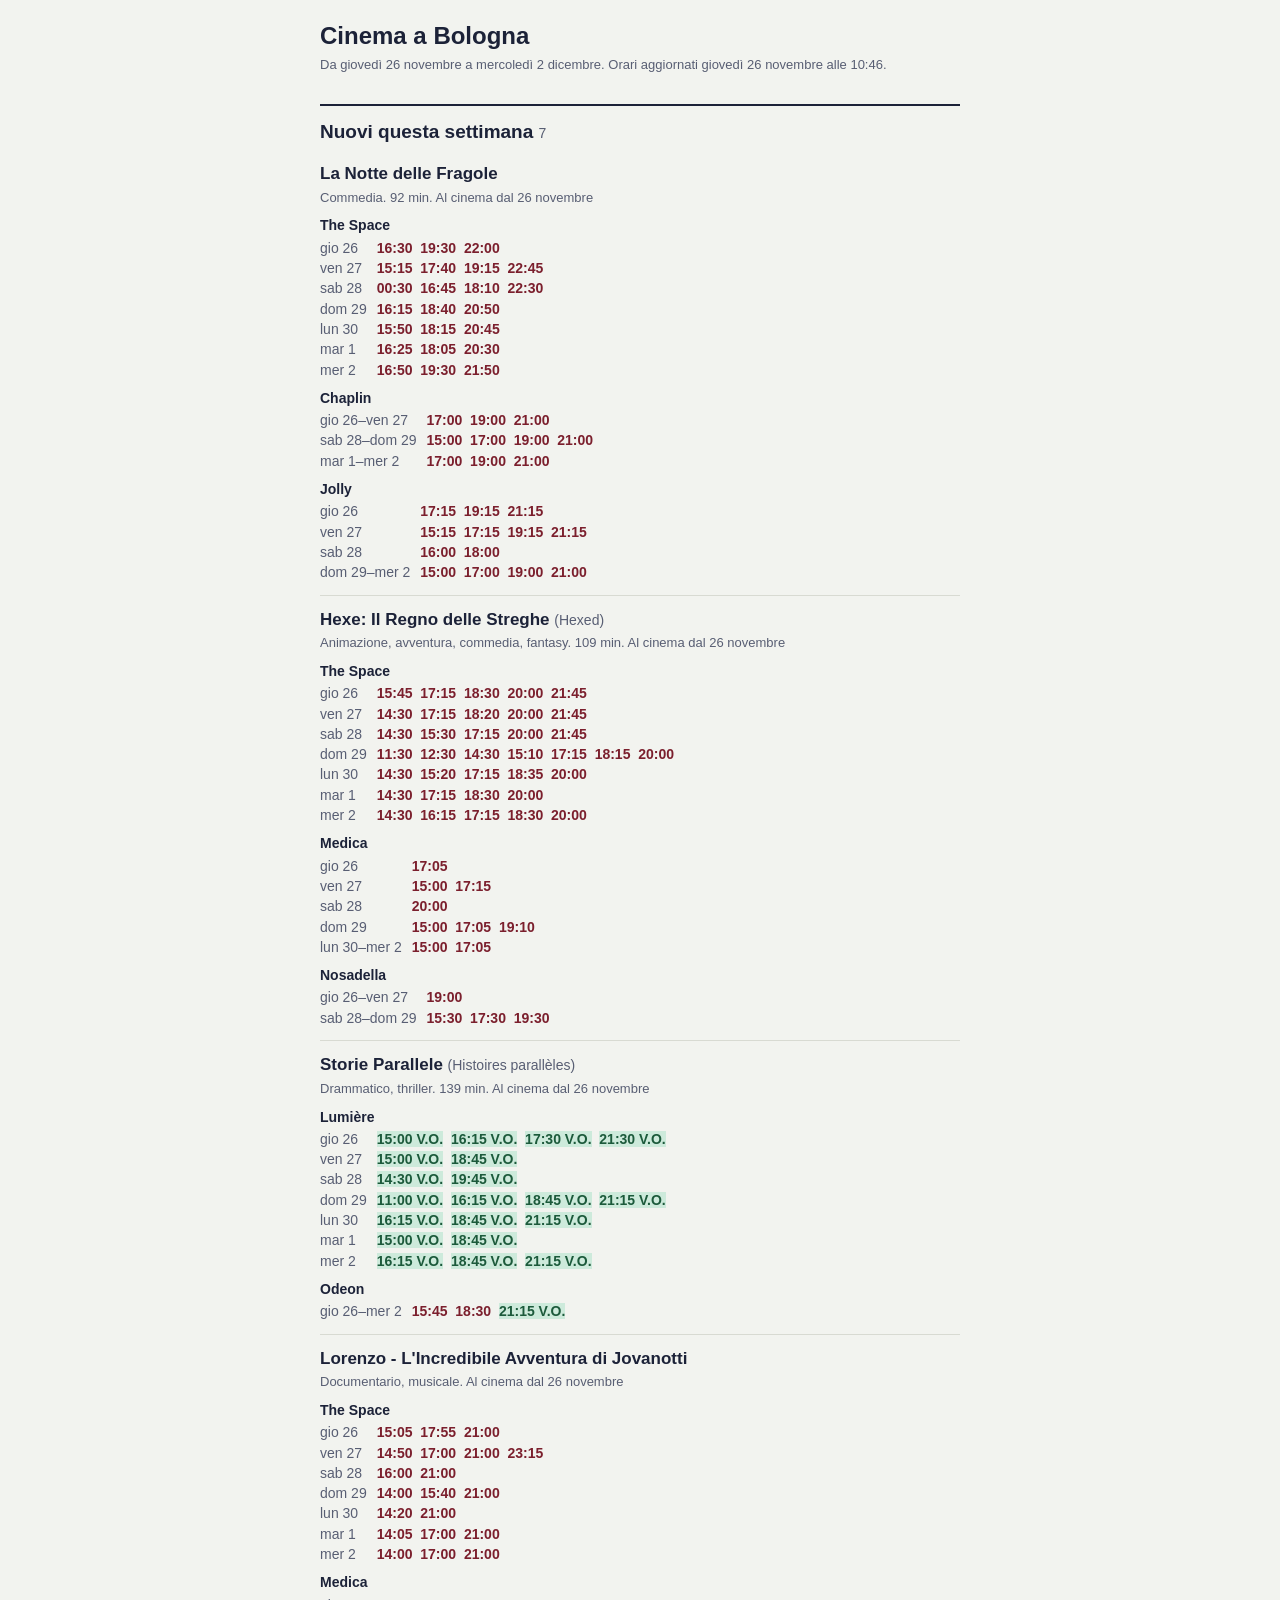
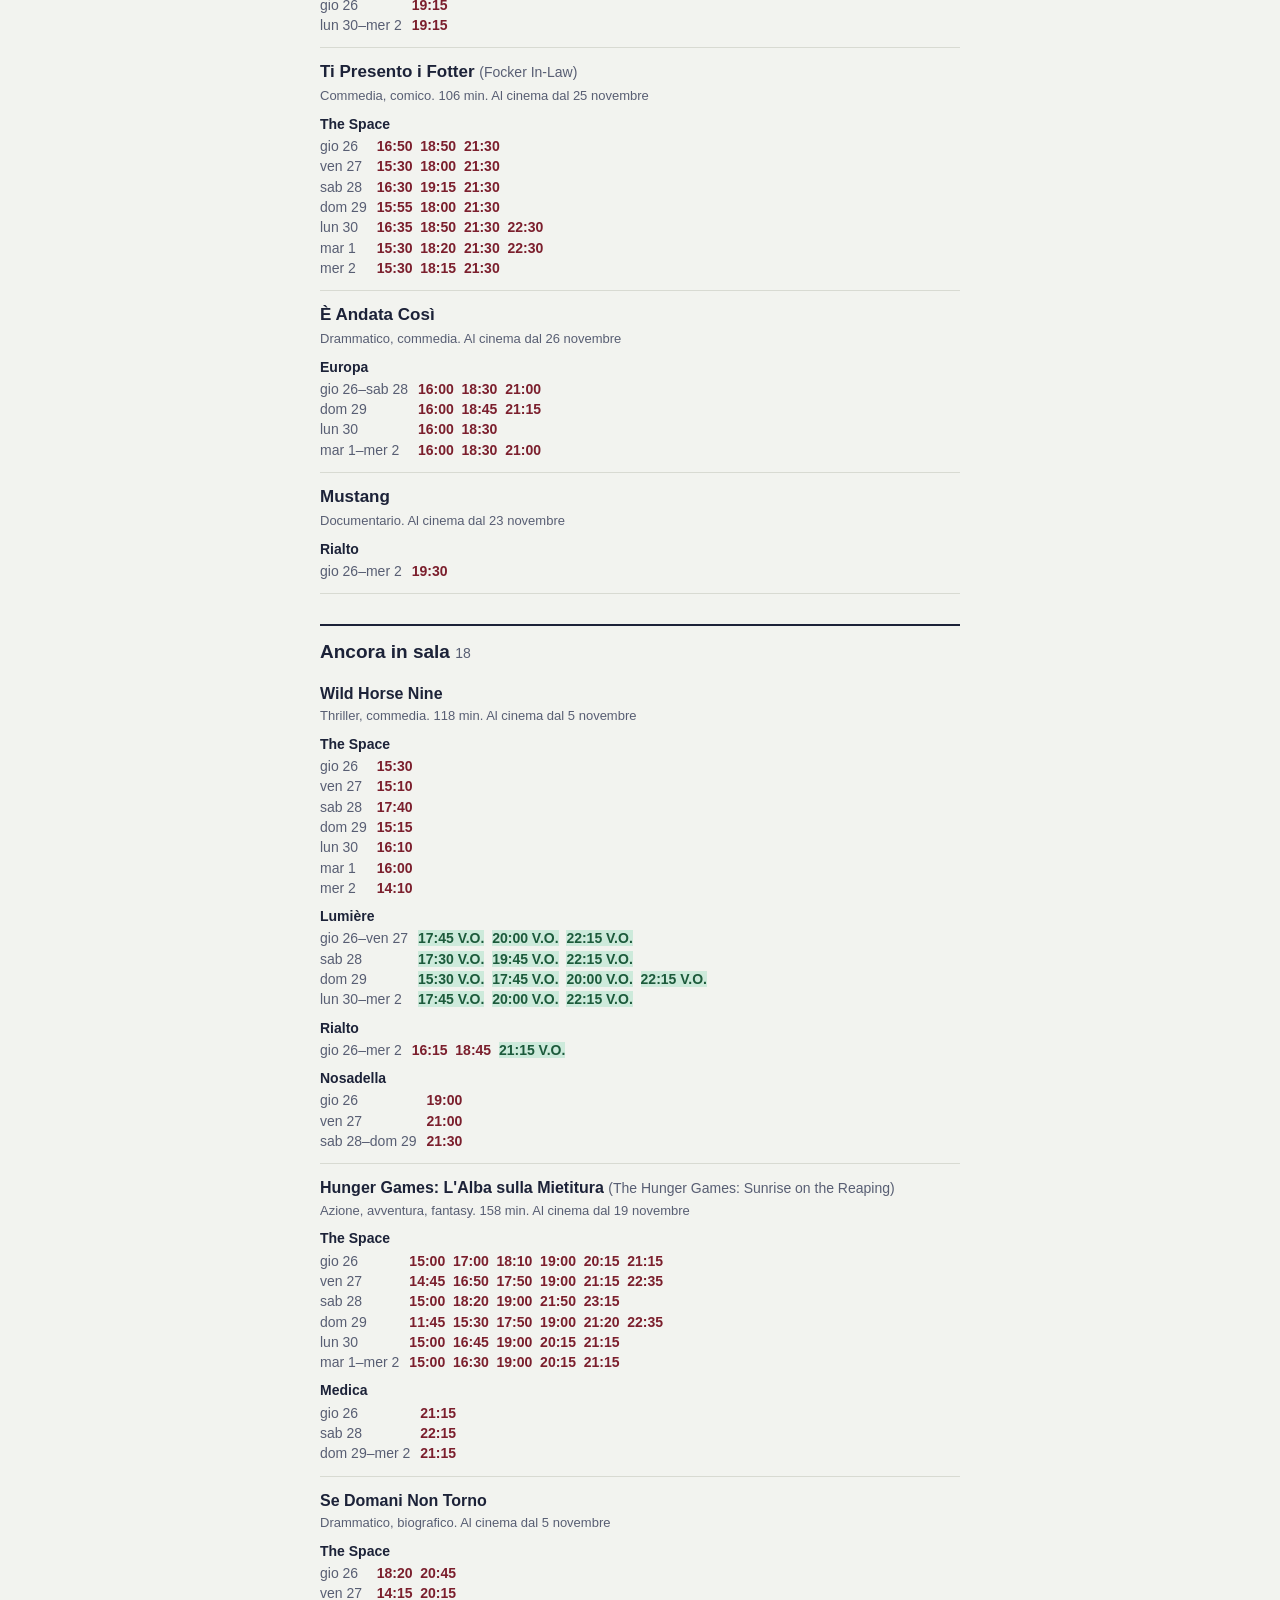
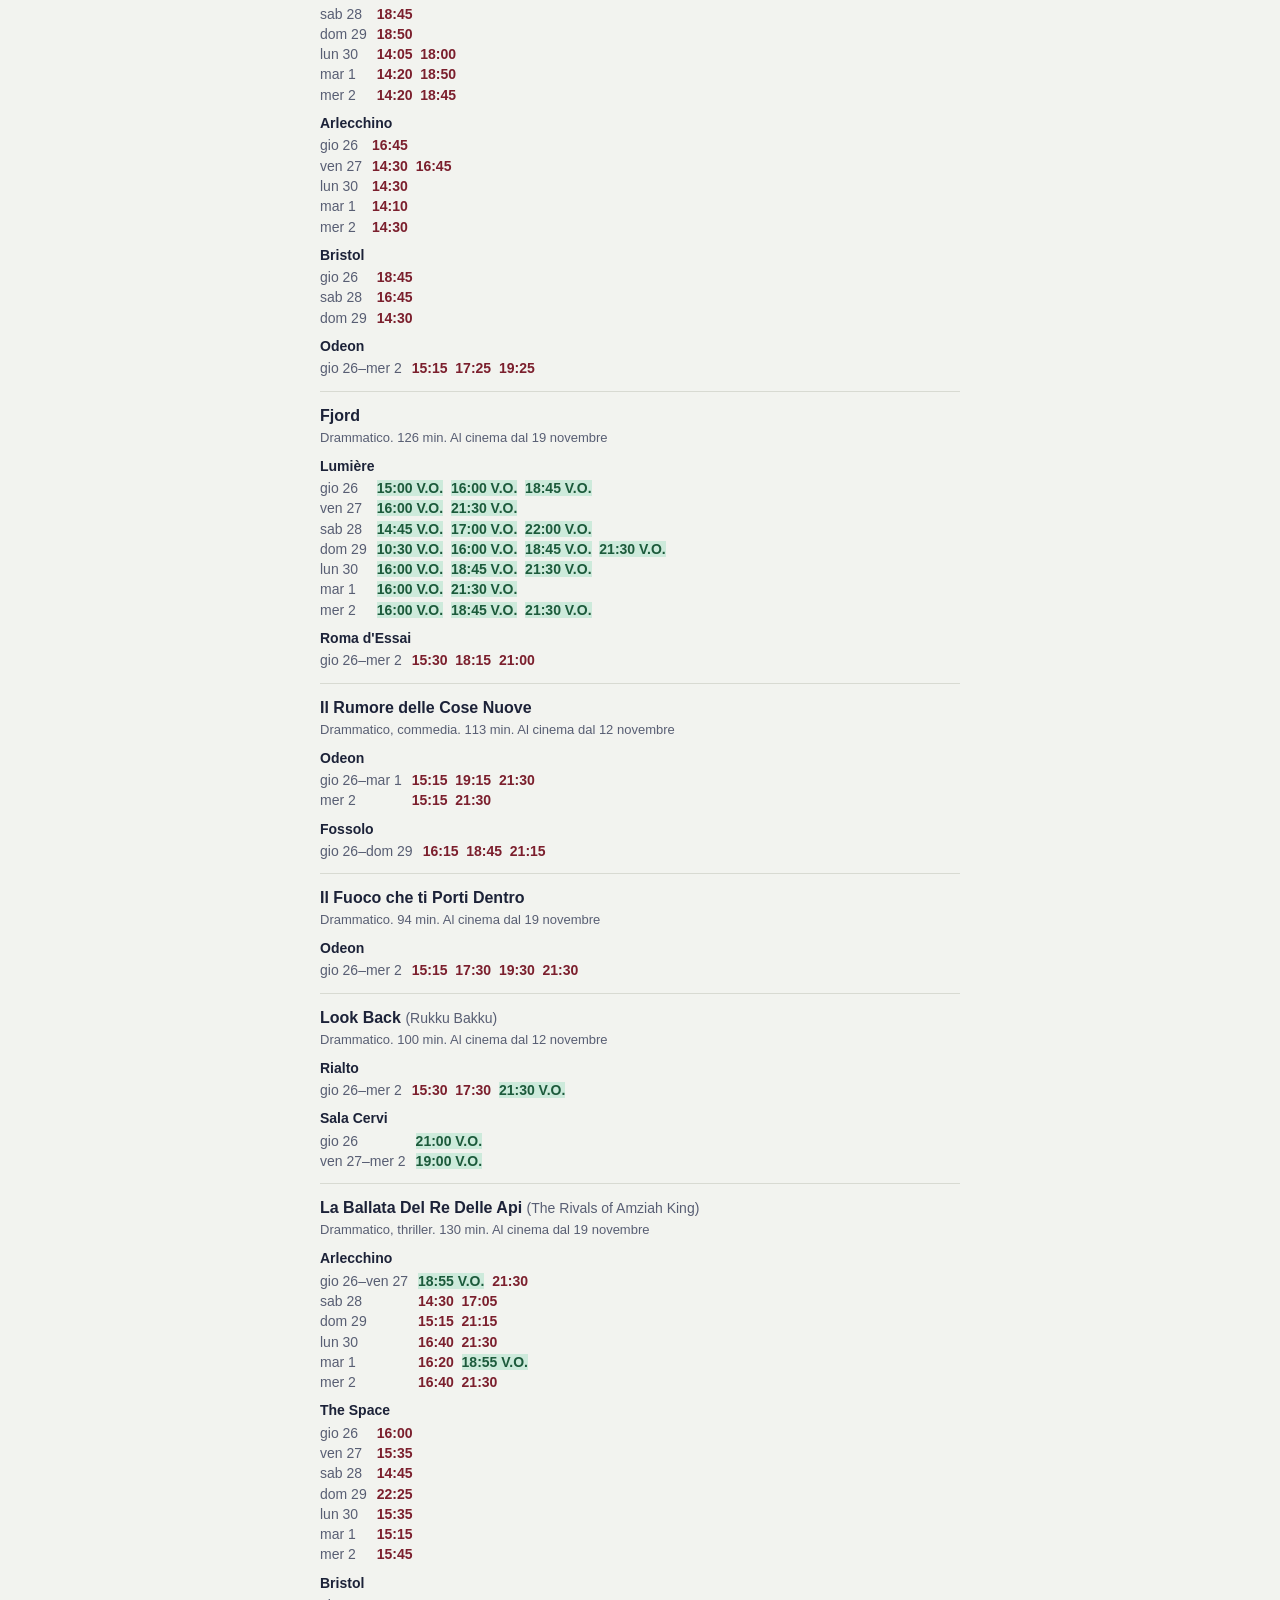
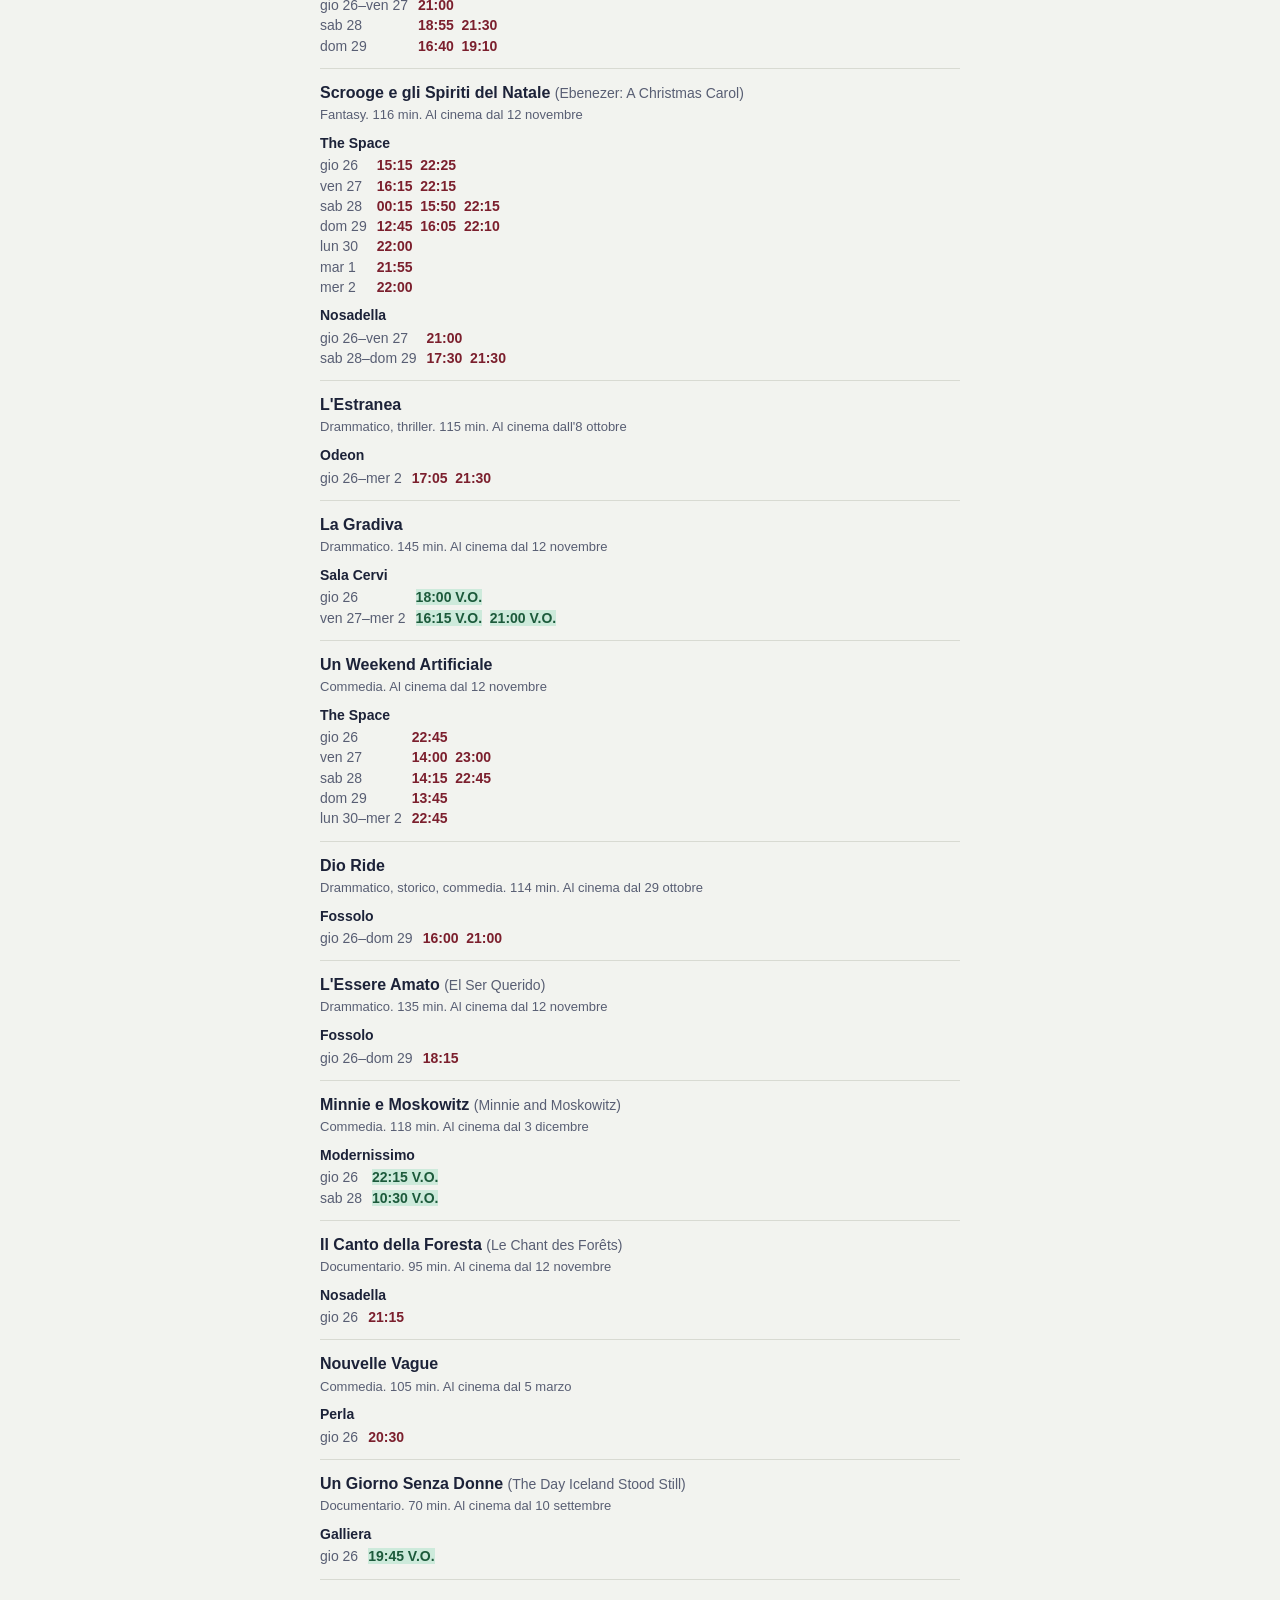
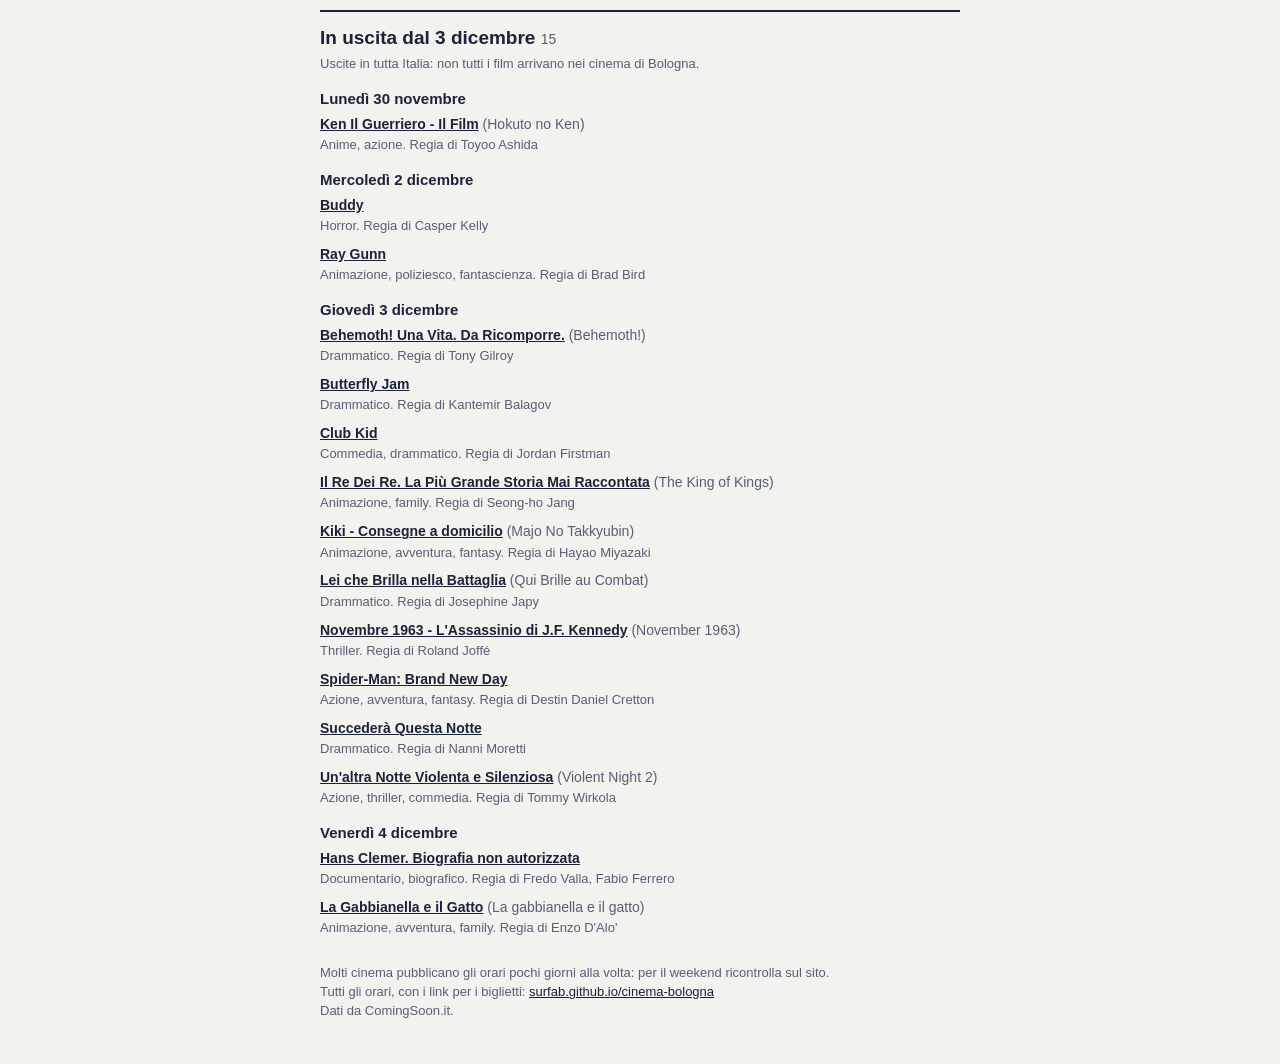
==== commit 150fbb6e: "dati: programmazione del 2026-11-26 10:48" ====
--- a/data/email/email.html
+++ b/data/email/email.html
@@ -1 +1 @@
-<!doctype html><html lang="it"><head><meta charset="utf-8"><meta name="viewport" content="width=device-width,initial-scale=1"></head><body style="margin:0;padding:0;background-color:#F2F3EF"><table role="presentation" width="100%" cellpadding="0" cellspacing="0" bgcolor="#F2F3EF" style="background-color:#F2F3EF"><tr><td><div style="max-width:640px;margin:0 auto;padding:22px 16px 30px;color:#1C2238;font-family:Helvetica,Arial,sans-serif;font-size:15px;line-height:1.45"><h1 style="font-size:24px;line-height:1.15;margin:0 0 6px;color:#1C2238">Cinema a Bologna</h1><p style="color:#585E73;font-size:13px;margin:0">Da giovedì 26 novembre a mercoledì 2 dicembre. Orari aggiornati giovedì 26 novembre alle 05:59.</p><h2 style="font-size:19px;margin:30px 0 4px;padding-top:12px;border-top:2px solid #1C2238;color:#1C2238">Nuovi questa settimana <span style="color:#585E73;font-weight:normal;font-size:14px">7</span></h2><div style="padding:12px 0;border-bottom:1px solid #D8DAD2"><p style="font-size:17px;font-weight:bold;margin:0;color:#1C2238"><a href="https://www.comingsoon.it/film/la-notte-delle-fragole/68935/scheda/" style="color:#1C2238;text-decoration:none">La Notte delle Fragole</a></p><p style="color:#585E73;font-size:13px;margin:2px 0 6px">Commedia. 92 min. Al cinema dal 26 novembre</p><p style="font-size:14px;font-weight:bold;margin:8px 0 2px;color:#1C2238">The Space</p><table role="presentation" cellpadding="0" cellspacing="0" style="border-collapse:collapse;font-size:14px;color:#7B1F2D;font-weight:bold"><tr valign="top"><td style="color:#585E73;font-weight:normal;padding-right:10px;white-space:nowrap">gio 26</td><td>16:30 &nbsp;19:30 &nbsp;22:00</td></tr><tr valign="top"><td style="color:#585E73;font-weight:normal;padding-right:10px;white-space:nowrap">ven 27</td><td>15:15 &nbsp;17:40 &nbsp;19:15 &nbsp;22:45</td></tr><tr valign="top"><td style="color:#585E73;font-weight:normal;padding-right:10px;white-space:nowrap">sab 28</td><td>00:30 &nbsp;16:45 &nbsp;18:10 &nbsp;22:30</td></tr><tr valign="top"><td style="color:#585E73;font-weight:normal;padding-right:10px;white-space:nowrap">dom 29</td><td>16:15 &nbsp;18:40 &nbsp;20:50</td></tr><tr valign="top"><td style="color:#585E73;font-weight:normal;padding-right:10px;white-space:nowrap">lun 30</td><td>15:50 &nbsp;18:15 &nbsp;20:45</td></tr><tr valign="top"><td style="color:#585E73;font-weight:normal;padding-right:10px;white-space:nowrap">mar 1</td><td>16:25 &nbsp;18:05 &nbsp;20:30</td></tr><tr valign="top"><td style="color:#585E73;font-weight:normal;padding-right:10px;white-space:nowrap">mer 2</td><td>16:50 &nbsp;19:30 &nbsp;21:50</td></tr></table><p style="font-size:14px;font-weight:bold;margin:8px 0 2px;color:#1C2238">Chaplin</p><table role="presentation" cellpadding="0" cellspacing="0" style="border-collapse:collapse;font-size:14px;color:#7B1F2D;font-weight:bold"><tr valign="top"><td style="color:#585E73;font-weight:normal;padding-right:10px;white-space:nowrap">gio 26–ven 27</td><td>17:00 &nbsp;19:00 &nbsp;21:00</td></tr><tr valign="top"><td style="color:#585E73;font-weight:normal;padding-right:10px;white-space:nowrap">sab 28–dom 29</td><td>15:00 &nbsp;17:00 &nbsp;19:00 &nbsp;21:00</td></tr><tr valign="top"><td style="color:#585E73;font-weight:normal;padding-right:10px;white-space:nowrap">mar 1–mer 2</td><td>17:00 &nbsp;19:00 &nbsp;21:00</td></tr></table><p style="font-size:14px;font-weight:bold;margin:8px 0 2px;color:#1C2238">Jolly</p><table role="presentation" cellpadding="0" cellspacing="0" style="border-collapse:collapse;font-size:14px;color:#7B1F2D;font-weight:bold"><tr valign="top"><td style="color:#585E73;font-weight:normal;padding-right:10px;white-space:nowrap">gio 26</td><td>17:15 &nbsp;19:15 &nbsp;21:15</td></tr><tr valign="top"><td style="color:#585E73;font-weight:normal;padding-right:10px;white-space:nowrap">ven 27</td><td>15:15 &nbsp;17:15 &nbsp;19:15 &nbsp;21:15</td></tr><tr valign="top"><td style="color:#585E73;font-weight:normal;padding-right:10px;white-space:nowrap">sab 28</td><td>16:00 &nbsp;18:00</td></tr><tr valign="top"><td style="color:#585E73;font-weight:normal;padding-right:10px;white-space:nowrap">dom 29–mer 2</td><td>15:00 &nbsp;17:00 &nbsp;19:00 &nbsp;21:00</td></tr></table></div><div style="padding:12px 0;border-bottom:1px solid #D8DAD2"><p style="font-size:17px;font-weight:bold;margin:0;color:#1C2238"><a href="https://www.comingsoon.it/film/hexe-il-regno-delle-streghe/67718/scheda/" style="color:#1C2238;text-decoration:none">Hexe: Il Regno delle Streghe</a> <span style="color:#585E73;font-weight:normal;font-size:14px">(Hexed)</span></p><p style="color:#585E73;font-size:13px;margin:2px 0 6px">Animazione, avventura, commedia, fantasy. 109 min. Al cinema dal 26 novembre</p><p style="font-size:14px;font-weight:bold;margin:8px 0 2px;color:#1C2238">The Space</p><table role="presentation" cellpadding="0" cellspacing="0" style="border-collapse:collapse;font-size:14px;color:#7B1F2D;font-weight:bold"><tr valign="top"><td style="color:#585E73;font-weight:normal;padding-right:10px;white-space:nowrap">gio 26</td><td>15:45 &nbsp;17:15 &nbsp;18:30 &nbsp;20:00 &nbsp;21:45</td></tr><tr valign="top"><td style="color:#585E73;font-weight:normal;padding-right:10px;white-space:nowrap">ven 27</td><td>14:30 &nbsp;17:15 &nbsp;18:20 &nbsp;20:00 &nbsp;21:45</td></tr><tr valign="top"><td style="color:#585E73;font-weight:normal;padding-right:10px;white-space:nowrap">sab 28</td><td>14:30 &nbsp;15:30 &nbsp;17:15 &nbsp;20:00 &nbsp;21:45</td></tr><tr valign="top"><td style="color:#585E73;font-weight:normal;padding-right:10px;white-space:nowrap">dom 29</td><td>11:30 &nbsp;12:30 &nbsp;14:30 &nbsp;15:10 &nbsp;17:15 &nbsp;18:15 &nbsp;20:00</td></tr><tr valign="top"><td style="color:#585E73;font-weight:normal;padding-right:10px;white-space:nowrap">lun 30</td><td>14:30 &nbsp;15:20 &nbsp;17:15 &nbsp;18:35 &nbsp;20:00</td></tr><tr valign="top"><td style="color:#585E73;font-weight:normal;padding-right:10px;white-space:nowrap">mar 1</td><td>14:30 &nbsp;17:15 &nbsp;18:30 &nbsp;20:00</td></tr><tr valign="top"><td style="color:#585E73;font-weight:normal;padding-right:10px;white-space:nowrap">mer 2</td><td>14:30 &nbsp;16:15 &nbsp;17:15 &nbsp;18:30 &nbsp;20:00</td></tr></table><p style="font-size:14px;font-weight:bold;margin:8px 0 2px;color:#1C2238">Medica</p><table role="presentation" cellpadding="0" cellspacing="0" style="border-collapse:collapse;font-size:14px;color:#7B1F2D;font-weight:bold"><tr valign="top"><td style="color:#585E73;font-weight:normal;padding-right:10px;white-space:nowrap">gio 26</td><td>17:05</td></tr><tr valign="top"><td style="color:#585E73;font-weight:normal;padding-right:10px;white-space:nowrap">ven 27</td><td>15:00 &nbsp;17:15</td></tr><tr valign="top"><td style="color:#585E73;font-weight:normal;padding-right:10px;white-space:nowrap">sab 28</td><td>20:00</td></tr><tr valign="top"><td style="color:#585E73;font-weight:normal;padding-right:10px;white-space:nowrap">dom 29</td><td>15:00 &nbsp;17:05 &nbsp;19:10</td></tr><tr valign="top"><td style="color:#585E73;font-weight:normal;padding-right:10px;white-space:nowrap">lun 30–mer 2</td><td>15:00 &nbsp;17:05</td></tr></table><p style="font-size:14px;font-weight:bold;margin:8px 0 2px;color:#1C2238">Nosadella</p><table role="presentation" cellpadding="0" cellspacing="0" style="border-collapse:collapse;font-size:14px;color:#7B1F2D;font-weight:bold"><tr valign="top"><td style="color:#585E73;font-weight:normal;padding-right:10px;white-space:nowrap">gio 26–ven 27</td><td>19:00</td></tr><tr valign="top"><td style="color:#585E73;font-weight:normal;padding-right:10px;white-space:nowrap">sab 28–dom 29</td><td>15:30 &nbsp;17:30 &nbsp;19:30</td></tr></table></div><div style="padding:12px 0;border-bottom:1px solid #D8DAD2"><p style="font-size:17px;font-weight:bold;margin:0;color:#1C2238"><a href="https://www.comingsoon.it/film/storie-parallele/68687/scheda/" style="color:#1C2238;text-decoration:none">Storie Parallele</a> <span style="color:#585E73;font-weight:normal;font-size:14px">(Histoires parallèles)</span></p><p style="color:#585E73;font-size:13px;margin:2px 0 6px">Drammatico, thriller. 139 min. Al cinema dal 26 novembre</p><p style="font-size:14px;font-weight:bold;margin:8px 0 2px;color:#1C2238">Lumière</p><table role="presentation" cellpadding="0" cellspacing="0" style="border-collapse:collapse;font-size:14px;color:#7B1F2D;font-weight:bold"><tr valign="top"><td style="color:#585E73;font-weight:normal;padding-right:10px;white-space:nowrap">gio 26</td><td><span style="background-color:#CDEADB;color:#1C5A3B">15:00&nbsp;V.O.</span> &nbsp;<span style="background-color:#CDEADB;color:#1C5A3B">16:15&nbsp;V.O.</span> &nbsp;<span style="background-color:#CDEADB;color:#1C5A3B">17:30&nbsp;V.O.</span> &nbsp;<span style="background-color:#CDEADB;color:#1C5A3B">21:30&nbsp;V.O.</span></td></tr><tr valign="top"><td style="color:#585E73;font-weight:normal;padding-right:10px;white-space:nowrap">ven 27</td><td><span style="background-color:#CDEADB;color:#1C5A3B">15:00&nbsp;V.O.</span> &nbsp;<span style="background-color:#CDEADB;color:#1C5A3B">18:45&nbsp;V.O.</span></td></tr><tr valign="top"><td style="color:#585E73;font-weight:normal;padding-right:10px;white-space:nowrap">sab 28</td><td><span style="background-color:#CDEADB;color:#1C5A3B">14:30&nbsp;V.O.</span> &nbsp;<span style="background-color:#CDEADB;color:#1C5A3B">19:45&nbsp;V.O.</span></td></tr><tr valign="top"><td style="color:#585E73;font-weight:normal;padding-right:10px;white-space:nowrap">dom 29</td><td><span style="background-color:#CDEADB;color:#1C5A3B">11:00&nbsp;V.O.</span> &nbsp;<span style="background-color:#CDEADB;color:#1C5A3B">16:15&nbsp;V.O.</span> &nbsp;<span style="background-color:#CDEADB;color:#1C5A3B">18:45&nbsp;V.O.</span> &nbsp;<span style="background-color:#CDEADB;color:#1C5A3B">21:15&nbsp;V.O.</span></td></tr><tr valign="top"><td style="color:#585E73;font-weight:normal;padding-right:10px;white-space:nowrap">lun 30</td><td><span style="background-color:#CDEADB;color:#1C5A3B">16:15&nbsp;V.O.</span> &nbsp;<span style="background-color:#CDEADB;color:#1C5A3B">18:45&nbsp;V.O.</span> &nbsp;<span style="background-color:#CDEADB;color:#1C5A3B">21:15&nbsp;V.O.</span></td></tr><tr valign="top"><td style="color:#585E73;font-weight:normal;padding-right:10px;white-space:nowrap">mar 1</td><td><span style="background-color:#CDEADB;color:#1C5A3B">15:00&nbsp;V.O.</span> &nbsp;<span style="background-color:#CDEADB;color:#1C5A3B">18:45&nbsp;V.O.</span></td></tr><tr valign="top"><td style="color:#585E73;font-weight:normal;padding-right:10px;white-space:nowrap">mer 2</td><td><span style="background-color:#CDEADB;color:#1C5A3B">16:15&nbsp;V.O.</span> &nbsp;<span style="background-color:#CDEADB;color:#1C5A3B">18:45&nbsp;V.O.</span> &nbsp;<span style="background-color:#CDEADB;color:#1C5A3B">21:15&nbsp;V.O.</span></td></tr></table><p style="font-size:14px;font-weight:bold;margin:8px 0 2px;color:#1C2238">Odeon</p><table role="presentation" cellpadding="0" cellspacing="0" style="border-collapse:collapse;font-size:14px;color:#7B1F2D;font-weight:bold"><tr valign="top"><td style="color:#585E73;font-weight:normal;padding-right:10px;white-space:nowrap">gio 26–mer 2</td><td>15:45 &nbsp;18:30 &nbsp;<span style="background-color:#CDEADB;color:#1C5A3B">21:15&nbsp;V.O.</span></td></tr></table></div><div style="padding:12px 0;border-bottom:1px solid #D8DAD2"><p style="font-size:17px;font-weight:bold;margin:0;color:#1C2238"><a href="https://www.comingsoon.it/film/lorenzo-l-incredibile-avventura-di-jovanotti/69161/scheda/" style="color:#1C2238;text-decoration:none">Lorenzo - L&#x27;Incredibile Avventura di Jovanotti</a></p><p style="color:#585E73;font-size:13px;margin:2px 0 6px">Documentario, musicale. Al cinema dal 26 novembre</p><p style="font-size:14px;font-weight:bold;margin:8px 0 2px;color:#1C2238">The Space</p><table role="presentation" cellpadding="0" cellspacing="0" style="border-collapse:collapse;font-size:14px;color:#7B1F2D;font-weight:bold"><tr valign="top"><td style="color:#585E73;font-weight:normal;padding-right:10px;white-space:nowrap">gio 26</td><td>15:05 &nbsp;17:55 &nbsp;21:00</td></tr><tr valign="top"><td style="color:#585E73;font-weight:normal;padding-right:10px;white-space:nowrap">ven 27</td><td>14:50 &nbsp;17:00 &nbsp;21:00 &nbsp;23:15</td></tr><tr valign="top"><td style="color:#585E73;font-weight:normal;padding-right:10px;white-space:nowrap">sab 28</td><td>16:00 &nbsp;21:00</td></tr><tr valign="top"><td style="color:#585E73;font-weight:normal;padding-right:10px;white-space:nowrap">dom 29</td><td>14:00 &nbsp;15:40 &nbsp;21:00</td></tr><tr valign="top"><td style="color:#585E73;font-weight:normal;padding-right:10px;white-space:nowrap">lun 30</td><td>14:20 &nbsp;21:00</td></tr><tr valign="top"><td style="color:#585E73;font-weight:normal;padding-right:10px;white-space:nowrap">mar 1</td><td>14:05 &nbsp;17:00 &nbsp;21:00</td></tr><tr valign="top"><td style="color:#585E73;font-weight:normal;padding-right:10px;white-space:nowrap">mer 2</td><td>14:00 &nbsp;17:00 &nbsp;21:00</td></tr></table><p style="font-size:14px;font-weight:bold;margin:8px 0 2px;color:#1C2238">Medica</p><table role="presentation" cellpadding="0" cellspacing="0" style="border-collapse:collapse;font-size:14px;color:#7B1F2D;font-weight:bold"><tr valign="top"><td style="color:#585E73;font-weight:normal;padding-right:10px;white-space:nowrap">gio 26</td><td>19:15</td></tr><tr valign="top"><td style="color:#585E73;font-weight:normal;padding-right:10px;white-space:nowrap">lun 30–mer 2</td><td>19:15</td></tr></table></div><div style="padding:12px 0;border-bottom:1px solid #D8DAD2"><p style="font-size:17px;font-weight:bold;margin:0;color:#1C2238"><a href="https://www.comingsoon.it/film/ti-presento-i-fotter/66975/scheda/" style="color:#1C2238;text-decoration:none">Ti Presento i Fotter</a> <span style="color:#585E73;font-weight:normal;font-size:14px">(Focker In-Law)</span></p><p style="color:#585E73;font-size:13px;margin:2px 0 6px">Commedia, comico. 106 min. Al cinema dal 25 novembre</p><p style="font-size:14px;font-weight:bold;margin:8px 0 2px;color:#1C2238">The Space</p><table role="presentation" cellpadding="0" cellspacing="0" style="border-collapse:collapse;font-size:14px;color:#7B1F2D;font-weight:bold"><tr valign="top"><td style="color:#585E73;font-weight:normal;padding-right:10px;white-space:nowrap">gio 26</td><td>16:50 &nbsp;18:50 &nbsp;21:30</td></tr><tr valign="top"><td style="color:#585E73;font-weight:normal;padding-right:10px;white-space:nowrap">ven 27</td><td>15:30 &nbsp;18:00 &nbsp;21:30</td></tr><tr valign="top"><td style="color:#585E73;font-weight:normal;padding-right:10px;white-space:nowrap">sab 28</td><td>16:30 &nbsp;19:15 &nbsp;21:30</td></tr><tr valign="top"><td style="color:#585E73;font-weight:normal;padding-right:10px;white-space:nowrap">dom 29</td><td>15:55 &nbsp;18:00 &nbsp;21:30</td></tr><tr valign="top"><td style="color:#585E73;font-weight:normal;padding-right:10px;white-space:nowrap">lun 30</td><td>16:35 &nbsp;18:50 &nbsp;21:30 &nbsp;22:30</td></tr><tr valign="top"><td style="color:#585E73;font-weight:normal;padding-right:10px;white-space:nowrap">mar 1</td><td>15:30 &nbsp;18:20 &nbsp;21:30 &nbsp;22:30</td></tr><tr valign="top"><td style="color:#585E73;font-weight:normal;padding-right:10px;white-space:nowrap">mer 2</td><td>15:30 &nbsp;18:15 &nbsp;21:30</td></tr></table></div><div style="padding:12px 0;border-bottom:1px solid #D8DAD2"><p style="font-size:17px;font-weight:bold;margin:0;color:#1C2238"><a href="https://www.comingsoon.it/film/e-andata-cosi/68256/scheda/" style="color:#1C2238;text-decoration:none">È Andata Così</a></p><p style="color:#585E73;font-size:13px;margin:2px 0 6px">Drammatico, commedia. Al cinema dal 26 novembre</p><p style="font-size:14px;font-weight:bold;margin:8px 0 2px;color:#1C2238">Europa</p><table role="presentation" cellpadding="0" cellspacing="0" style="border-collapse:collapse;font-size:14px;color:#7B1F2D;font-weight:bold"><tr valign="top"><td style="color:#585E73;font-weight:normal;padding-right:10px;white-space:nowrap">gio 26–sab 28</td><td>16:00 &nbsp;18:30 &nbsp;21:00</td></tr><tr valign="top"><td style="color:#585E73;font-weight:normal;padding-right:10px;white-space:nowrap">dom 29</td><td>16:00 &nbsp;18:45 &nbsp;21:15</td></tr><tr valign="top"><td style="color:#585E73;font-weight:normal;padding-right:10px;white-space:nowrap">lun 30</td><td>16:00 &nbsp;18:30</td></tr><tr valign="top"><td style="color:#585E73;font-weight:normal;padding-right:10px;white-space:nowrap">mar 1–mer 2</td><td>16:00 &nbsp;18:30 &nbsp;21:00</td></tr></table></div><div style="padding:12px 0;border-bottom:1px solid #D8DAD2"><p style="font-size:17px;font-weight:bold;margin:0;color:#1C2238"><a href="https://www.comingsoon.it/film/mustang/69142/scheda/" style="color:#1C2238;text-decoration:none">Mustang</a></p><p style="color:#585E73;font-size:13px;margin:2px 0 6px">Documentario. Al cinema dal 23 novembre</p><p style="font-size:14px;font-weight:bold;margin:8px 0 2px;color:#1C2238">Rialto</p><table role="presentation" cellpadding="0" cellspacing="0" style="border-collapse:collapse;font-size:14px;color:#7B1F2D;font-weight:bold"><tr valign="top"><td style="color:#585E73;font-weight:normal;padding-right:10px;white-space:nowrap">gio 26–mer 2</td><td>19:30</td></tr></table></div><h2 style="font-size:19px;margin:30px 0 4px;padding-top:12px;border-top:2px solid #1C2238;color:#1C2238">Ancora in sala <span style="color:#585E73;font-weight:normal;font-size:14px">18</span></h2><div style="padding:12px 0;border-bottom:1px solid #D8DAD2"><p style="font-size:16px;font-weight:bold;margin:0;color:#1C2238"><a href="https://www.comingsoon.it/film/wild-horse-nine/68581/scheda/" style="color:#1C2238;text-decoration:none">Wild Horse Nine</a></p><p style="color:#585E73;font-size:13px;margin:2px 0 6px">Thriller, commedia. 118 min. Al cinema dal 5 novembre</p><p style="font-size:14px;font-weight:bold;margin:8px 0 2px;color:#1C2238">The Space</p><table role="presentation" cellpadding="0" cellspacing="0" style="border-collapse:collapse;font-size:14px;color:#7B1F2D;font-weight:bold"><tr valign="top"><td style="color:#585E73;font-weight:normal;padding-right:10px;white-space:nowrap">gio 26</td><td>15:30</td></tr><tr valign="top"><td style="color:#585E73;font-weight:normal;padding-right:10px;white-space:nowrap">ven 27</td><td>15:10</td></tr><tr valign="top"><td style="color:#585E73;font-weight:normal;padding-right:10px;white-space:nowrap">sab 28</td><td>17:40</td></tr><tr valign="top"><td style="color:#585E73;font-weight:normal;padding-right:10px;white-space:nowrap">dom 29</td><td>15:15</td></tr><tr valign="top"><td style="color:#585E73;font-weight:normal;padding-right:10px;white-space:nowrap">lun 30</td><td>16:10</td></tr><tr valign="top"><td style="color:#585E73;font-weight:normal;padding-right:10px;white-space:nowrap">mar 1</td><td>16:00</td></tr><tr valign="top"><td style="color:#585E73;font-weight:normal;padding-right:10px;white-space:nowrap">mer 2</td><td>14:10</td></tr></table><p style="font-size:14px;font-weight:bold;margin:8px 0 2px;color:#1C2238">Lumière</p><table role="presentation" cellpadding="0" cellspacing="0" style="border-collapse:collapse;font-size:14px;color:#7B1F2D;font-weight:bold"><tr valign="top"><td style="color:#585E73;font-weight:normal;padding-right:10px;white-space:nowrap">gio 26–ven 27</td><td><span style="background-color:#CDEADB;color:#1C5A3B">17:45&nbsp;V.O.</span> &nbsp;<span style="background-color:#CDEADB;color:#1C5A3B">20:00&nbsp;V.O.</span> &nbsp;<span style="background-color:#CDEADB;color:#1C5A3B">22:15&nbsp;V.O.</span></td></tr><tr valign="top"><td style="color:#585E73;font-weight:normal;padding-right:10px;white-space:nowrap">sab 28</td><td><span style="background-color:#CDEADB;color:#1C5A3B">17:30&nbsp;V.O.</span> &nbsp;<span style="background-color:#CDEADB;color:#1C5A3B">19:45&nbsp;V.O.</span> &nbsp;<span style="background-color:#CDEADB;color:#1C5A3B">22:15&nbsp;V.O.</span></td></tr><tr valign="top"><td style="color:#585E73;font-weight:normal;padding-right:10px;white-space:nowrap">dom 29</td><td><span style="background-color:#CDEADB;color:#1C5A3B">15:30&nbsp;V.O.</span> &nbsp;<span style="background-color:#CDEADB;color:#1C5A3B">17:45&nbsp;V.O.</span> &nbsp;<span style="background-color:#CDEADB;color:#1C5A3B">20:00&nbsp;V.O.</span> &nbsp;<span style="background-color:#CDEADB;color:#1C5A3B">22:15&nbsp;V.O.</span></td></tr><tr valign="top"><td style="color:#585E73;font-weight:normal;padding-right:10px;white-space:nowrap">lun 30–mer 2</td><td><span style="background-color:#CDEADB;color:#1C5A3B">17:45&nbsp;V.O.</span> &nbsp;<span style="background-color:#CDEADB;color:#1C5A3B">20:00&nbsp;V.O.</span> &nbsp;<span style="background-color:#CDEADB;color:#1C5A3B">22:15&nbsp;V.O.</span></td></tr></table><p style="font-size:14px;font-weight:bold;margin:8px 0 2px;color:#1C2238">Rialto</p><table role="presentation" cellpadding="0" cellspacing="0" style="border-collapse:collapse;font-size:14px;color:#7B1F2D;font-weight:bold"><tr valign="top"><td style="color:#585E73;font-weight:normal;padding-right:10px;white-space:nowrap">gio 26–mer 2</td><td>16:15 &nbsp;18:45 &nbsp;<span style="background-color:#CDEADB;color:#1C5A3B">21:15&nbsp;V.O.</span></td></tr></table><p style="font-size:14px;font-weight:bold;margin:8px 0 2px;color:#1C2238">Nosadella</p><table role="presentation" cellpadding="0" cellspacing="0" style="border-collapse:collapse;font-size:14px;color:#7B1F2D;font-weight:bold"><tr valign="top"><td style="color:#585E73;font-weight:normal;padding-right:10px;white-space:nowrap">gio 26</td><td>19:00</td></tr><tr valign="top"><td style="color:#585E73;font-weight:normal;padding-right:10px;white-space:nowrap">ven 27</td><td>21:00</td></tr><tr valign="top"><td style="color:#585E73;font-weight:normal;padding-right:10px;white-space:nowrap">sab 28–dom 29</td><td>21:30</td></tr></table></div><div style="padding:12px 0;border-bottom:1px solid #D8DAD2"><p style="font-size:16px;font-weight:bold;margin:0;color:#1C2238"><a href="https://www.comingsoon.it/film/hunger-games-l-alba-sulla-mietitura/66957/scheda/" style="color:#1C2238;text-decoration:none">Hunger Games: L&#x27;Alba sulla Mietitura</a> <span style="color:#585E73;font-weight:normal;font-size:14px">(The Hunger Games: Sunrise on the Reaping)</span></p><p style="color:#585E73;font-size:13px;margin:2px 0 6px">Azione, avventura, fantasy. 158 min. Al cinema dal 19 novembre</p><p style="font-size:14px;font-weight:bold;margin:8px 0 2px;color:#1C2238">The Space</p><table role="presentation" cellpadding="0" cellspacing="0" style="border-collapse:collapse;font-size:14px;color:#7B1F2D;font-weight:bold"><tr valign="top"><td style="color:#585E73;font-weight:normal;padding-right:10px;white-space:nowrap">gio 26</td><td>15:00 &nbsp;17:00 &nbsp;18:10 &nbsp;19:00 &nbsp;20:15 &nbsp;21:15</td></tr><tr valign="top"><td style="color:#585E73;font-weight:normal;padding-right:10px;white-space:nowrap">ven 27</td><td>14:45 &nbsp;16:50 &nbsp;17:50 &nbsp;19:00 &nbsp;21:15 &nbsp;22:35</td></tr><tr valign="top"><td style="color:#585E73;font-weight:normal;padding-right:10px;white-space:nowrap">sab 28</td><td>15:00 &nbsp;18:20 &nbsp;19:00 &nbsp;21:50 &nbsp;23:15</td></tr><tr valign="top"><td style="color:#585E73;font-weight:normal;padding-right:10px;white-space:nowrap">dom 29</td><td>11:45 &nbsp;15:30 &nbsp;17:50 &nbsp;19:00 &nbsp;21:20 &nbsp;22:35</td></tr><tr valign="top"><td style="color:#585E73;font-weight:normal;padding-right:10px;white-space:nowrap">lun 30</td><td>15:00 &nbsp;16:45 &nbsp;19:00 &nbsp;20:15 &nbsp;21:15</td></tr><tr valign="top"><td style="color:#585E73;font-weight:normal;padding-right:10px;white-space:nowrap">mar 1–mer 2</td><td>15:00 &nbsp;16:30 &nbsp;19:00 &nbsp;20:15 &nbsp;21:15</td></tr></table><p style="font-size:14px;font-weight:bold;margin:8px 0 2px;color:#1C2238">Medica</p><table role="presentation" cellpadding="0" cellspacing="0" style="border-collapse:collapse;font-size:14px;color:#7B1F2D;font-weight:bold"><tr valign="top"><td style="color:#585E73;font-weight:normal;padding-right:10px;white-space:nowrap">gio 26</td><td>21:15</td></tr><tr valign="top"><td style="color:#585E73;font-weight:normal;padding-right:10px;white-space:nowrap">sab 28</td><td>22:15</td></tr><tr valign="top"><td style="color:#585E73;font-weight:normal;padding-right:10px;white-space:nowrap">dom 29–mer 2</td><td>21:15</td></tr></table></div><div style="padding:12px 0;border-bottom:1px solid #D8DAD2"><p style="font-size:16px;font-weight:bold;margin:0;color:#1C2238"><a href="https://www.comingsoon.it/film/se-domani-non-torno/68243/scheda/" style="color:#1C2238;text-decoration:none">Se Domani Non Torno</a></p><p style="color:#585E73;font-size:13px;margin:2px 0 6px">Drammatico, biografico. Al cinema dal 5 novembre</p><p style="font-size:14px;font-weight:bold;margin:8px 0 2px;color:#1C2238">The Space</p><table role="presentation" cellpadding="0" cellspacing="0" style="border-collapse:collapse;font-size:14px;color:#7B1F2D;font-weight:bold"><tr valign="top"><td style="color:#585E73;font-weight:normal;padding-right:10px;white-space:nowrap">gio 26</td><td>18:20 &nbsp;20:45</td></tr><tr valign="top"><td style="color:#585E73;font-weight:normal;padding-right:10px;white-space:nowrap">ven 27</td><td>14:15 &nbsp;20:15</td></tr><tr valign="top"><td style="color:#585E73;font-weight:normal;padding-right:10px;white-space:nowrap">sab 28</td><td>18:45</td></tr><tr valign="top"><td style="color:#585E73;font-weight:normal;padding-right:10px;white-space:nowrap">dom 29</td><td>18:50</td></tr><tr valign="top"><td style="color:#585E73;font-weight:normal;padding-right:10px;white-space:nowrap">lun 30</td><td>14:05 &nbsp;18:00</td></tr><tr valign="top"><td style="color:#585E73;font-weight:normal;padding-right:10px;white-space:nowrap">mar 1</td><td>14:20 &nbsp;18:50</td></tr><tr valign="top"><td style="color:#585E73;font-weight:normal;padding-right:10px;white-space:nowrap">mer 2</td><td>14:20 &nbsp;18:45</td></tr></table><p style="font-size:14px;font-weight:bold;margin:8px 0 2px;color:#1C2238">Arlecchino</p><table role="presentation" cellpadding="0" cellspacing="0" style="border-collapse:collapse;font-size:14px;color:#7B1F2D;font-weight:bold"><tr valign="top"><td style="color:#585E73;font-weight:normal;padding-right:10px;white-space:nowrap">gio 26</td><td>16:45</td></tr><tr valign="top"><td style="color:#585E73;font-weight:normal;padding-right:10px;white-space:nowrap">ven 27</td><td>14:30 &nbsp;16:45</td></tr><tr valign="top"><td style="color:#585E73;font-weight:normal;padding-right:10px;white-space:nowrap">lun 30</td><td>14:30</td></tr><tr valign="top"><td style="color:#585E73;font-weight:normal;padding-right:10px;white-space:nowrap">mar 1</td><td>14:10</td></tr><tr valign="top"><td style="color:#585E73;font-weight:normal;padding-right:10px;white-space:nowrap">mer 2</td><td>14:30</td></tr></table><p style="font-size:14px;font-weight:bold;margin:8px 0 2px;color:#1C2238">Bristol</p><table role="presentation" cellpadding="0" cellspacing="0" style="border-collapse:collapse;font-size:14px;color:#7B1F2D;font-weight:bold"><tr valign="top"><td style="color:#585E73;font-weight:normal;padding-right:10px;white-space:nowrap">gio 26</td><td>18:45</td></tr><tr valign="top"><td style="color:#585E73;font-weight:normal;padding-right:10px;white-space:nowrap">sab 28</td><td>16:45</td></tr><tr valign="top"><td style="color:#585E73;font-weight:normal;padding-right:10px;white-space:nowrap">dom 29</td><td>14:30</td></tr></table><p style="font-size:14px;font-weight:bold;margin:8px 0 2px;color:#1C2238">Odeon</p><table role="presentation" cellpadding="0" cellspacing="0" style="border-collapse:collapse;font-size:14px;color:#7B1F2D;font-weight:bold"><tr valign="top"><td style="color:#585E73;font-weight:normal;padding-right:10px;white-space:nowrap">gio 26–mer 2</td><td>15:15 &nbsp;17:25 &nbsp;19:25</td></tr></table></div><div style="padding:12px 0;border-bottom:1px solid #D8DAD2"><p style="font-size:16px;font-weight:bold;margin:0;color:#1C2238"><a href="https://www.comingsoon.it/film/fjord/67491/scheda/" style="color:#1C2238;text-decoration:none">Fjord</a></p><p style="color:#585E73;font-size:13px;margin:2px 0 6px">Drammatico. 126 min. Al cinema dal 19 novembre</p><p style="font-size:14px;font-weight:bold;margin:8px 0 2px;color:#1C2238">Lumière</p><table role="presentation" cellpadding="0" cellspacing="0" style="border-collapse:collapse;font-size:14px;color:#7B1F2D;font-weight:bold"><tr valign="top"><td style="color:#585E73;font-weight:normal;padding-right:10px;white-space:nowrap">gio 26</td><td><span style="background-color:#CDEADB;color:#1C5A3B">15:00&nbsp;V.O.</span> &nbsp;<span style="background-color:#CDEADB;color:#1C5A3B">16:00&nbsp;V.O.</span> &nbsp;<span style="background-color:#CDEADB;color:#1C5A3B">18:45&nbsp;V.O.</span></td></tr><tr valign="top"><td style="color:#585E73;font-weight:normal;padding-right:10px;white-space:nowrap">ven 27</td><td><span style="background-color:#CDEADB;color:#1C5A3B">16:00&nbsp;V.O.</span> &nbsp;<span style="background-color:#CDEADB;color:#1C5A3B">21:30&nbsp;V.O.</span></td></tr><tr valign="top"><td style="color:#585E73;font-weight:normal;padding-right:10px;white-space:nowrap">sab 28</td><td><span style="background-color:#CDEADB;color:#1C5A3B">14:45&nbsp;V.O.</span> &nbsp;<span style="background-color:#CDEADB;color:#1C5A3B">17:00&nbsp;V.O.</span> &nbsp;<span style="background-color:#CDEADB;color:#1C5A3B">22:00&nbsp;V.O.</span></td></tr><tr valign="top"><td style="color:#585E73;font-weight:normal;padding-right:10px;white-space:nowrap">dom 29</td><td><span style="background-color:#CDEADB;color:#1C5A3B">10:30&nbsp;V.O.</span> &nbsp;<span style="background-color:#CDEADB;color:#1C5A3B">16:00&nbsp;V.O.</span> &nbsp;<span style="background-color:#CDEADB;color:#1C5A3B">18:45&nbsp;V.O.</span> &nbsp;<span style="background-color:#CDEADB;color:#1C5A3B">21:30&nbsp;V.O.</span></td></tr><tr valign="top"><td style="color:#585E73;font-weight:normal;padding-right:10px;white-space:nowrap">lun 30</td><td><span style="background-color:#CDEADB;color:#1C5A3B">16:00&nbsp;V.O.</span> &nbsp;<span style="background-color:#CDEADB;color:#1C5A3B">18:45&nbsp;V.O.</span> &nbsp;<span style="background-color:#CDEADB;color:#1C5A3B">21:30&nbsp;V.O.</span></td></tr><tr valign="top"><td style="color:#585E73;font-weight:normal;padding-right:10px;white-space:nowrap">mar 1</td><td><span style="background-color:#CDEADB;color:#1C5A3B">16:00&nbsp;V.O.</span> &nbsp;<span style="background-color:#CDEADB;color:#1C5A3B">21:30&nbsp;V.O.</span></td></tr><tr valign="top"><td style="color:#585E73;font-weight:normal;padding-right:10px;white-space:nowrap">mer 2</td><td><span style="background-color:#CDEADB;color:#1C5A3B">16:00&nbsp;V.O.</span> &nbsp;<span style="background-color:#CDEADB;color:#1C5A3B">18:45&nbsp;V.O.</span> &nbsp;<span style="background-color:#CDEADB;color:#1C5A3B">21:30&nbsp;V.O.</span></td></tr></table><p style="font-size:14px;font-weight:bold;margin:8px 0 2px;color:#1C2238">Roma d&#x27;Essai</p><table role="presentation" cellpadding="0" cellspacing="0" style="border-collapse:collapse;font-size:14px;color:#7B1F2D;font-weight:bold"><tr valign="top"><td style="color:#585E73;font-weight:normal;padding-right:10px;white-space:nowrap">gio 26–mer 2</td><td>15:30 &nbsp;18:15 &nbsp;21:00</td></tr></table></div><div style="padding:12px 0;border-bottom:1px solid #D8DAD2"><p style="font-size:16px;font-weight:bold;margin:0;color:#1C2238"><a href="https://www.comingsoon.it/film/il-rumore-delle-cose-nuove/68017/scheda/" style="color:#1C2238;text-decoration:none">Il Rumore delle Cose Nuove</a></p><p style="color:#585E73;font-size:13px;margin:2px 0 6px">Drammatico, commedia. 113 min. Al cinema dal 12 novembre</p><p style="font-size:14px;font-weight:bold;margin:8px 0 2px;color:#1C2238">Odeon</p><table role="presentation" cellpadding="0" cellspacing="0" style="border-collapse:collapse;font-size:14px;color:#7B1F2D;font-weight:bold"><tr valign="top"><td style="color:#585E73;font-weight:normal;padding-right:10px;white-space:nowrap">gio 26–mar 1</td><td>15:15 &nbsp;19:15 &nbsp;21:30</td></tr><tr valign="top"><td style="color:#585E73;font-weight:normal;padding-right:10px;white-space:nowrap">mer 2</td><td>15:15 &nbsp;21:30</td></tr></table><p style="font-size:14px;font-weight:bold;margin:8px 0 2px;color:#1C2238">Fossolo</p><table role="presentation" cellpadding="0" cellspacing="0" style="border-collapse:collapse;font-size:14px;color:#7B1F2D;font-weight:bold"><tr valign="top"><td style="color:#585E73;font-weight:normal;padding-right:10px;white-space:nowrap">gio 26–dom 29</td><td>16:15 &nbsp;18:45 &nbsp;21:15</td></tr></table></div><div style="padding:12px 0;border-bottom:1px solid #D8DAD2"><p style="font-size:16px;font-weight:bold;margin:0;color:#1C2238"><a href="https://www.comingsoon.it/film/il-fuoco-che-ti-porti-dentro/68650/scheda/" style="color:#1C2238;text-decoration:none">Il Fuoco che ti Porti Dentro</a></p><p style="color:#585E73;font-size:13px;margin:2px 0 6px">Drammatico. 94 min. Al cinema dal 19 novembre</p><p style="font-size:14px;font-weight:bold;margin:8px 0 2px;color:#1C2238">Odeon</p><table role="presentation" cellpadding="0" cellspacing="0" style="border-collapse:collapse;font-size:14px;color:#7B1F2D;font-weight:bold"><tr valign="top"><td style="color:#585E73;font-weight:normal;padding-right:10px;white-space:nowrap">gio 26–mer 2</td><td>15:15 &nbsp;17:30 &nbsp;19:30 &nbsp;21:30</td></tr></table></div><div style="padding:12px 0;border-bottom:1px solid #D8DAD2"><p style="font-size:16px;font-weight:bold;margin:0;color:#1C2238"><a href="https://www.comingsoon.it/film/look-back/69165/scheda/" style="color:#1C2238;text-decoration:none">Look Back</a> <span style="color:#585E73;font-weight:normal;font-size:14px">(Rukku Bakku)</span></p><p style="color:#585E73;font-size:13px;margin:2px 0 6px">Drammatico. 100 min. Al cinema dal 12 novembre</p><p style="font-size:14px;font-weight:bold;margin:8px 0 2px;color:#1C2238">Rialto</p><table role="presentation" cellpadding="0" cellspacing="0" style="border-collapse:collapse;font-size:14px;color:#7B1F2D;font-weight:bold"><tr valign="top"><td style="color:#585E73;font-weight:normal;padding-right:10px;white-space:nowrap">gio 26–mer 2</td><td>15:30 &nbsp;17:30 &nbsp;<span style="background-color:#CDEADB;color:#1C5A3B">21:30&nbsp;V.O.</span></td></tr></table><p style="font-size:14px;font-weight:bold;margin:8px 0 2px;color:#1C2238">Sala Cervi</p><table role="presentation" cellpadding="0" cellspacing="0" style="border-collapse:collapse;font-size:14px;color:#7B1F2D;font-weight:bold"><tr valign="top"><td style="color:#585E73;font-weight:normal;padding-right:10px;white-space:nowrap">gio 26</td><td><span style="background-color:#CDEADB;color:#1C5A3B">21:00&nbsp;V.O.</span></td></tr><tr valign="top"><td style="color:#585E73;font-weight:normal;padding-right:10px;white-space:nowrap">ven 27–mer 2</td><td><span style="background-color:#CDEADB;color:#1C5A3B">19:00&nbsp;V.O.</span></td></tr></table></div><div style="padding:12px 0;border-bottom:1px solid #D8DAD2"><p style="font-size:16px;font-weight:bold;margin:0;color:#1C2238"><a href="https://www.comingsoon.it/film/la-ballata-del-re-delle-api/68825/scheda/" style="color:#1C2238;text-decoration:none">La Ballata Del Re Delle Api</a> <span style="color:#585E73;font-weight:normal;font-size:14px">(The Rivals of Amziah King)</span></p><p style="color:#585E73;font-size:13px;margin:2px 0 6px">Drammatico, thriller. 130 min. Al cinema dal 19 novembre</p><p style="font-size:14px;font-weight:bold;margin:8px 0 2px;color:#1C2238">Arlecchino</p><table role="presentation" cellpadding="0" cellspacing="0" style="border-collapse:collapse;font-size:14px;color:#7B1F2D;font-weight:bold"><tr valign="top"><td style="color:#585E73;font-weight:normal;padding-right:10px;white-space:nowrap">gio 26–ven 27</td><td><span style="background-color:#CDEADB;color:#1C5A3B">18:55&nbsp;V.O.</span> &nbsp;21:30</td></tr><tr valign="top"><td style="color:#585E73;font-weight:normal;padding-right:10px;white-space:nowrap">sab 28</td><td>14:30 &nbsp;17:05</td></tr><tr valign="top"><td style="color:#585E73;font-weight:normal;padding-right:10px;white-space:nowrap">dom 29</td><td>15:15 &nbsp;21:15</td></tr><tr valign="top"><td style="color:#585E73;font-weight:normal;padding-right:10px;white-space:nowrap">lun 30</td><td>16:40 &nbsp;21:30</td></tr><tr valign="top"><td style="color:#585E73;font-weight:normal;padding-right:10px;white-space:nowrap">mar 1</td><td>16:20 &nbsp;<span style="background-color:#CDEADB;color:#1C5A3B">18:55&nbsp;V.O.</span></td></tr><tr valign="top"><td style="color:#585E73;font-weight:normal;padding-right:10px;white-space:nowrap">mer 2</td><td>16:40 &nbsp;21:30</td></tr></table><p style="font-size:14px;font-weight:bold;margin:8px 0 2px;color:#1C2238">The Space</p><table role="presentation" cellpadding="0" cellspacing="0" style="border-collapse:collapse;font-size:14px;color:#7B1F2D;font-weight:bold"><tr valign="top"><td style="color:#585E73;font-weight:normal;padding-right:10px;white-space:nowrap">gio 26</td><td>16:00</td></tr><tr valign="top"><td style="color:#585E73;font-weight:normal;padding-right:10px;white-space:nowrap">ven 27</td><td>15:35</td></tr><tr valign="top"><td style="color:#585E73;font-weight:normal;padding-right:10px;white-space:nowrap">sab 28</td><td>14:45</td></tr><tr valign="top"><td style="color:#585E73;font-weight:normal;padding-right:10px;white-space:nowrap">dom 29</td><td>22:25</td></tr><tr valign="top"><td style="color:#585E73;font-weight:normal;padding-right:10px;white-space:nowrap">lun 30</td><td>15:35</td></tr><tr valign="top"><td style="color:#585E73;font-weight:normal;padding-right:10px;white-space:nowrap">mar 1</td><td>15:15</td></tr><tr valign="top"><td style="color:#585E73;font-weight:normal;padding-right:10px;white-space:nowrap">mer 2</td><td>15:45</td></tr></table><p style="font-size:14px;font-weight:bold;margin:8px 0 2px;color:#1C2238">Bristol</p><table role="presentation" cellpadding="0" cellspacing="0" style="border-collapse:collapse;font-size:14px;color:#7B1F2D;font-weight:bold"><tr valign="top"><td style="color:#585E73;font-weight:normal;padding-right:10px;white-space:nowrap">gio 26–ven 27</td><td>21:00</td></tr><tr valign="top"><td style="color:#585E73;font-weight:normal;padding-right:10px;white-space:nowrap">sab 28</td><td>18:55 &nbsp;21:30</td></tr><tr valign="top"><td style="color:#585E73;font-weight:normal;padding-right:10px;white-space:nowrap">dom 29</td><td>16:40 &nbsp;19:10</td></tr></table></div><div style="padding:12px 0;border-bottom:1px solid #D8DAD2"><p style="font-size:16px;font-weight:bold;margin:0;color:#1C2238"><a href="https://www.comingsoon.it/film/scrooge-e-gli-spiriti-del-natale/68609/scheda/" style="color:#1C2238;text-decoration:none">Scrooge e gli Spiriti del Natale</a> <span style="color:#585E73;font-weight:normal;font-size:14px">(Ebenezer: A Christmas Carol)</span></p><p style="color:#585E73;font-size:13px;margin:2px 0 6px">Fantasy. 116 min. Al cinema dal 12 novembre</p><p style="font-size:14px;font-weight:bold;margin:8px 0 2px;color:#1C2238">The Space</p><table role="presentation" cellpadding="0" cellspacing="0" style="border-collapse:collapse;font-size:14px;color:#7B1F2D;font-weight:bold"><tr valign="top"><td style="color:#585E73;font-weight:normal;padding-right:10px;white-space:nowrap">gio 26</td><td>15:15 &nbsp;22:25</td></tr><tr valign="top"><td style="color:#585E73;font-weight:normal;padding-right:10px;white-space:nowrap">ven 27</td><td>16:15 &nbsp;22:15</td></tr><tr valign="top"><td style="color:#585E73;font-weight:normal;padding-right:10px;white-space:nowrap">sab 28</td><td>00:15 &nbsp;15:50 &nbsp;22:15</td></tr><tr valign="top"><td style="color:#585E73;font-weight:normal;padding-right:10px;white-space:nowrap">dom 29</td><td>12:45 &nbsp;16:05 &nbsp;22:10</td></tr><tr valign="top"><td style="color:#585E73;font-weight:normal;padding-right:10px;white-space:nowrap">lun 30</td><td>22:00</td></tr><tr valign="top"><td style="color:#585E73;font-weight:normal;padding-right:10px;white-space:nowrap">mar 1</td><td>21:55</td></tr><tr valign="top"><td style="color:#585E73;font-weight:normal;padding-right:10px;white-space:nowrap">mer 2</td><td>22:00</td></tr></table><p style="font-size:14px;font-weight:bold;margin:8px 0 2px;color:#1C2238">Nosadella</p><table role="presentation" cellpadding="0" cellspacing="0" style="border-collapse:collapse;font-size:14px;color:#7B1F2D;font-weight:bold"><tr valign="top"><td style="color:#585E73;font-weight:normal;padding-right:10px;white-space:nowrap">gio 26–ven 27</td><td>21:00</td></tr><tr valign="top"><td style="color:#585E73;font-weight:normal;padding-right:10px;white-space:nowrap">sab 28–dom 29</td><td>17:30 &nbsp;21:30</td></tr></table></div><div style="padding:12px 0;border-bottom:1px solid #D8DAD2"><p style="font-size:16px;font-weight:bold;margin:0;color:#1C2238"><a href="https://www.comingsoon.it/film/l-estranea/68142/scheda/" style="color:#1C2238;text-decoration:none">L&#x27;Estranea</a></p><p style="color:#585E73;font-size:13px;margin:2px 0 6px">Drammatico, thriller. 115 min. Al cinema dall&#x27;8 ottobre</p><p style="font-size:14px;font-weight:bold;margin:8px 0 2px;color:#1C2238">Odeon</p><table role="presentation" cellpadding="0" cellspacing="0" style="border-collapse:collapse;font-size:14px;color:#7B1F2D;font-weight:bold"><tr valign="top"><td style="color:#585E73;font-weight:normal;padding-right:10px;white-space:nowrap">gio 26–mer 2</td><td>17:05 &nbsp;21:30</td></tr></table></div><div style="padding:12px 0;border-bottom:1px solid #D8DAD2"><p style="font-size:16px;font-weight:bold;margin:0;color:#1C2238"><a href="https://www.comingsoon.it/film/la-gradiva/68900/scheda/" style="color:#1C2238;text-decoration:none">La Gradiva</a></p><p style="color:#585E73;font-size:13px;margin:2px 0 6px">Drammatico. 145 min. Al cinema dal 12 novembre</p><p style="font-size:14px;font-weight:bold;margin:8px 0 2px;color:#1C2238">Sala Cervi</p><table role="presentation" cellpadding="0" cellspacing="0" style="border-collapse:collapse;font-size:14px;color:#7B1F2D;font-weight:bold"><tr valign="top"><td style="color:#585E73;font-weight:normal;padding-right:10px;white-space:nowrap">gio 26</td><td><span style="background-color:#CDEADB;color:#1C5A3B">18:00&nbsp;V.O.</span></td></tr><tr valign="top"><td style="color:#585E73;font-weight:normal;padding-right:10px;white-space:nowrap">ven 27–mer 2</td><td><span style="background-color:#CDEADB;color:#1C5A3B">16:15&nbsp;V.O.</span> &nbsp;<span style="background-color:#CDEADB;color:#1C5A3B">21:00&nbsp;V.O.</span></td></tr></table></div><div style="padding:12px 0;border-bottom:1px solid #D8DAD2"><p style="font-size:16px;font-weight:bold;margin:0;color:#1C2238"><a href="https://www.comingsoon.it/film/un-weekend-artificiale/69096/scheda/" style="color:#1C2238;text-decoration:none">Un Weekend Artificiale</a></p><p style="color:#585E73;font-size:13px;margin:2px 0 6px">Commedia. Al cinema dal 12 novembre</p><p style="font-size:14px;font-weight:bold;margin:8px 0 2px;color:#1C2238">The Space</p><table role="presentation" cellpadding="0" cellspacing="0" style="border-collapse:collapse;font-size:14px;color:#7B1F2D;font-weight:bold"><tr valign="top"><td style="color:#585E73;font-weight:normal;padding-right:10px;white-space:nowrap">gio 26</td><td>22:45</td></tr><tr valign="top"><td style="color:#585E73;font-weight:normal;padding-right:10px;white-space:nowrap">ven 27</td><td>14:00 &nbsp;23:00</td></tr><tr valign="top"><td style="color:#585E73;font-weight:normal;padding-right:10px;white-space:nowrap">sab 28</td><td>14:15 &nbsp;22:45</td></tr><tr valign="top"><td style="color:#585E73;font-weight:normal;padding-right:10px;white-space:nowrap">dom 29</td><td>13:45</td></tr><tr valign="top"><td style="color:#585E73;font-weight:normal;padding-right:10px;white-space:nowrap">lun 30–mer 2</td><td>22:45</td></tr></table></div><div style="padding:12px 0;border-bottom:1px solid #D8DAD2"><p style="font-size:16px;font-weight:bold;margin:0;color:#1C2238"><a href="https://www.comingsoon.it/film/dio-ride/69130/scheda/" style="color:#1C2238;text-decoration:none">Dio Ride</a></p><p style="color:#585E73;font-size:13px;margin:2px 0 6px">Drammatico, storico, commedia. 114 min. Al cinema dal 29 ottobre</p><p style="font-size:14px;font-weight:bold;margin:8px 0 2px;color:#1C2238">Fossolo</p><table role="presentation" cellpadding="0" cellspacing="0" style="border-collapse:collapse;font-size:14px;color:#7B1F2D;font-weight:bold"><tr valign="top"><td style="color:#585E73;font-weight:normal;padding-right:10px;white-space:nowrap">gio 26–dom 29</td><td>16:00 &nbsp;21:00</td></tr></table></div><div style="padding:12px 0;border-bottom:1px solid #D8DAD2"><p style="font-size:16px;font-weight:bold;margin:0;color:#1C2238"><a href="https://www.comingsoon.it/film/l-essere-amato/68677/scheda/" style="color:#1C2238;text-decoration:none">L&#x27;Essere Amato</a> <span style="color:#585E73;font-weight:normal;font-size:14px">(El Ser Querido)</span></p><p style="color:#585E73;font-size:13px;margin:2px 0 6px">Drammatico. 135 min. Al cinema dal 12 novembre</p><p style="font-size:14px;font-weight:bold;margin:8px 0 2px;color:#1C2238">Fossolo</p><table role="presentation" cellpadding="0" cellspacing="0" style="border-collapse:collapse;font-size:14px;color:#7B1F2D;font-weight:bold"><tr valign="top"><td style="color:#585E73;font-weight:normal;padding-right:10px;white-space:nowrap">gio 26–dom 29</td><td>18:15</td></tr></table></div><div style="padding:12px 0;border-bottom:1px solid #D8DAD2"><p style="font-size:16px;font-weight:bold;margin:0;color:#1C2238"><a href="https://www.comingsoon.it/film/minnie-e-moskowitz/7215/scheda/" style="color:#1C2238;text-decoration:none">Minnie e Moskowitz</a> <span style="color:#585E73;font-weight:normal;font-size:14px">(Minnie and Moskowitz)</span></p><p style="color:#585E73;font-size:13px;margin:2px 0 6px">Commedia. 118 min. Al cinema dal 3 dicembre</p><p style="font-size:14px;font-weight:bold;margin:8px 0 2px;color:#1C2238">Modernissimo</p><table role="presentation" cellpadding="0" cellspacing="0" style="border-collapse:collapse;font-size:14px;color:#7B1F2D;font-weight:bold"><tr valign="top"><td style="color:#585E73;font-weight:normal;padding-right:10px;white-space:nowrap">gio 26</td><td><span style="background-color:#CDEADB;color:#1C5A3B">22:15&nbsp;V.O.</span></td></tr><tr valign="top"><td style="color:#585E73;font-weight:normal;padding-right:10px;white-space:nowrap">sab 28</td><td><span style="background-color:#CDEADB;color:#1C5A3B">10:30&nbsp;V.O.</span></td></tr></table></div><div style="padding:12px 0;border-bottom:1px solid #D8DAD2"><p style="font-size:16px;font-weight:bold;margin:0;color:#1C2238"><a href="https://www.comingsoon.it/film/il-canto-della-foresta/67900/scheda/" style="color:#1C2238;text-decoration:none">Il Canto della Foresta</a> <span style="color:#585E73;font-weight:normal;font-size:14px">(Le Chant des Forêts)</span></p><p style="color:#585E73;font-size:13px;margin:2px 0 6px">Documentario. 95 min. Al cinema dal 12 novembre</p><p style="font-size:14px;font-weight:bold;margin:8px 0 2px;color:#1C2238">Nosadella</p><table role="presentation" cellpadding="0" cellspacing="0" style="border-collapse:collapse;font-size:14px;color:#7B1F2D;font-weight:bold"><tr valign="top"><td style="color:#585E73;font-weight:normal;padding-right:10px;white-space:nowrap">gio 26</td><td>21:15</td></tr></table></div><div style="padding:12px 0;border-bottom:1px solid #D8DAD2"><p style="font-size:16px;font-weight:bold;margin:0;color:#1C2238"><a href="https://www.comingsoon.it/film/nouvelle-vague/67096/scheda/" style="color:#1C2238;text-decoration:none">Nouvelle Vague</a></p><p style="color:#585E73;font-size:13px;margin:2px 0 6px">Commedia. 105 min. Al cinema dal 5 marzo</p><p style="font-size:14px;font-weight:bold;margin:8px 0 2px;color:#1C2238">Perla</p><table role="presentation" cellpadding="0" cellspacing="0" style="border-collapse:collapse;font-size:14px;color:#7B1F2D;font-weight:bold"><tr valign="top"><td style="color:#585E73;font-weight:normal;padding-right:10px;white-space:nowrap">gio 26</td><td>20:30</td></tr></table></div><div style="padding:12px 0;border-bottom:1px solid #D8DAD2"><p style="font-size:16px;font-weight:bold;margin:0;color:#1C2238"><a href="https://www.comingsoon.it/film/un-giorno-senza-donne/69276/scheda/" style="color:#1C2238;text-decoration:none">Un Giorno Senza Donne</a> <span style="color:#585E73;font-weight:normal;font-size:14px">(The Day Iceland Stood Still)</span></p><p style="color:#585E73;font-size:13px;margin:2px 0 6px">Documentario. 70 min. Al cinema dal 10 settembre</p><p style="font-size:14px;font-weight:bold;margin:8px 0 2px;color:#1C2238">Galliera</p><table role="presentation" cellpadding="0" cellspacing="0" style="border-collapse:collapse;font-size:14px;color:#7B1F2D;font-weight:bold"><tr valign="top"><td style="color:#585E73;font-weight:normal;padding-right:10px;white-space:nowrap">gio 26</td><td><span style="background-color:#CDEADB;color:#1C5A3B">19:45&nbsp;V.O.</span></td></tr></table></div><h2 style="font-size:19px;margin:30px 0 4px;padding-top:12px;border-top:2px solid #1C2238;color:#1C2238">In uscita dal 3 dicembre <span style="color:#585E73;font-weight:normal;font-size:14px">15</span></h2><p style="color:#585E73;font-size:13px;margin:2px 0 6px">Uscite in tutta Italia: non tutti i film arrivano nei cinema di Bologna.</p><h3 style="font-size:15px;margin:14px 0 4px;color:#1C2238">Lunedì 30 novembre</h3><p style="margin:0 0 8px;font-size:14px"><b><a href="https://www.comingsoon.it/film/ken-il-guerriero-il-film/66153/scheda/" style="color:#1C2238">Ken Il Guerriero - Il Film</a></b> <span style="color:#585E73;font-weight:normal;font-size:14px">(Hokuto no Ken)</span><br><span style="color:#585E73;font-size:13px">Anime, azione. Regia di Toyoo Ashida</span></p><h3 style="font-size:15px;margin:14px 0 4px;color:#1C2238">Mercoledì 2 dicembre</h3><p style="margin:0 0 8px;font-size:14px"><b><a href="https://www.comingsoon.it/film/buddy/69595/scheda/" style="color:#1C2238">Buddy</a></b><br><span style="color:#585E73;font-size:13px">Horror. Regia di Casper Kelly</span></p><p style="margin:0 0 8px;font-size:14px"><b><a href="https://www.comingsoon.it/film/ray-gunn/69642/scheda/" style="color:#1C2238">Ray Gunn</a></b><br><span style="color:#585E73;font-size:13px">Animazione, poliziesco, fantascienza. Regia di Brad Bird</span></p><h3 style="font-size:15px;margin:14px 0 4px;color:#1C2238">Giovedì 3 dicembre</h3><p style="margin:0 0 8px;font-size:14px"><b><a href="https://www.comingsoon.it/film/behemoth-una-vita-da-ricomporre/69122/scheda/" style="color:#1C2238">Behemoth! Una Vita. Da Ricomporre.</a></b> <span style="color:#585E73;font-weight:normal;font-size:14px">(Behemoth!)</span><br><span style="color:#585E73;font-size:13px">Drammatico. Regia di Tony Gilroy</span></p><p style="margin:0 0 8px;font-size:14px"><b><a href="https://www.comingsoon.it/film/butterfly-jam/68868/scheda/" style="color:#1C2238">Butterfly Jam</a></b><br><span style="color:#585E73;font-size:13px">Drammatico. Regia di Kantemir Balagov</span></p><p style="margin:0 0 8px;font-size:14px"><b><a href="https://www.comingsoon.it/film/club-kid/68715/scheda/" style="color:#1C2238">Club Kid</a></b><br><span style="color:#585E73;font-size:13px">Commedia, drammatico. Regia di Jordan Firstman</span></p><p style="margin:0 0 8px;font-size:14px"><b><a href="https://www.comingsoon.it/film/il-re-dei-re-la-piu-grande-storia-mai-raccontata/67984/scheda/" style="color:#1C2238">Il Re Dei Re. La Più Grande Storia Mai Raccontata</a></b> <span style="color:#585E73;font-weight:normal;font-size:14px">(The King of Kings)</span><br><span style="color:#585E73;font-size:13px">Animazione, family. Regia di Seong-ho Jang</span></p><p style="margin:0 0 8px;font-size:14px"><b><a href="https://www.comingsoon.it/film/kiki-consegne-a-domicilio/47093/scheda/" style="color:#1C2238">Kiki - Consegne a domicilio</a></b> <span style="color:#585E73;font-weight:normal;font-size:14px">(Majo No Takkyubin)</span><br><span style="color:#585E73;font-size:13px">Animazione, avventura, fantasy. Regia di Hayao Miyazaki</span></p><p style="margin:0 0 8px;font-size:14px"><b><a href="https://www.comingsoon.it/film/lei-che-brilla-nella-battaglia/67183/scheda/" style="color:#1C2238">Lei che Brilla nella Battaglia</a></b> <span style="color:#585E73;font-weight:normal;font-size:14px">(Qui Brille au Combat)</span><br><span style="color:#585E73;font-size:13px">Drammatico. Regia di Josephine Japy</span></p><p style="margin:0 0 8px;font-size:14px"><b><a href="https://www.comingsoon.it/film/novembre-1963-l-assassinio-di-j-f-kennedy/69135/scheda/" style="color:#1C2238">Novembre 1963 - L&#x27;Assassinio di J.F. Kennedy</a></b> <span style="color:#585E73;font-weight:normal;font-size:14px">(November 1963)</span><br><span style="color:#585E73;font-size:13px">Thriller. Regia di Roland Joffé</span></p><p style="margin:0 0 8px;font-size:14px"><b><a href="https://www.comingsoon.it/film/spider-man-brand-new-day/66984/scheda/" style="color:#1C2238">Spider-Man: Brand New Day</a></b><br><span style="color:#585E73;font-size:13px">Azione, avventura, fantasy. Regia di Destin Daniel Cretton</span></p><p style="margin:0 0 8px;font-size:14px"><b><a href="https://www.comingsoon.it/film/succedera-questa-notte/67475/scheda/" style="color:#1C2238">Succederà Questa Notte</a></b><br><span style="color:#585E73;font-size:13px">Drammatico. Regia di Nanni Moretti</span></p><p style="margin:0 0 8px;font-size:14px"><b><a href="https://www.comingsoon.it/film/un-altra-notte-violenta-e-silenziosa/67336/scheda/" style="color:#1C2238">Un&#x27;altra Notte Violenta e Silenziosa</a></b> <span style="color:#585E73;font-weight:normal;font-size:14px">(Violent Night 2)</span><br><span style="color:#585E73;font-size:13px">Azione, thriller, commedia. Regia di Tommy Wirkola</span></p><h3 style="font-size:15px;margin:14px 0 4px;color:#1C2238">Venerdì 4 dicembre</h3><p style="margin:0 0 8px;font-size:14px"><b><a href="https://www.comingsoon.it/film/hans-clemer-biografia-non-autorizzata/69696/scheda/" style="color:#1C2238">Hans Clemer. Biografia non autorizzata</a></b><br><span style="color:#585E73;font-size:13px">Documentario, biografico. Regia di Fredo Valla, Fabio Ferrero</span></p><p style="margin:0 0 8px;font-size:14px"><b><a href="https://www.comingsoon.it/film/la-gabbianella-e-il-gatto/33777/scheda/" style="color:#1C2238">La Gabbianella e il Gatto</a></b> <span style="color:#585E73;font-weight:normal;font-size:14px">(La gabbianella e il gatto)</span><br><span style="color:#585E73;font-size:13px">Animazione, avventura, family. Regia di Enzo D&#x27;Alo&#x27;</span></p><p style="color:#585E73;font-size:13px;margin-top:26px">Molti cinema pubblicano gli orari pochi giorni alla volta: per il weekend ricontrolla sul sito.<br>Tutti gli orari, con i link per i biglietti: <a href="https://surfab.github.io/cinema-bologna/" style="color:#1C2238">surfab.github.io/cinema-bologna</a><br>Dati da ComingSoon.it.</p></div></td></tr></table></body></html>
+<!doctype html><html lang="it"><head><meta charset="utf-8"><meta name="viewport" content="width=device-width,initial-scale=1"></head><body style="margin:0;padding:0;background-color:#F2F3EF"><table role="presentation" width="100%" cellpadding="0" cellspacing="0" bgcolor="#F2F3EF" style="background-color:#F2F3EF"><tr><td><div style="max-width:640px;margin:0 auto;padding:22px 16px 30px;color:#1C2238;font-family:Helvetica,Arial,sans-serif;font-size:15px;line-height:1.45"><h1 style="font-size:24px;line-height:1.15;margin:0 0 6px;color:#1C2238">Cinema a Bologna</h1><p style="color:#585E73;font-size:13px;margin:0">Da giovedì 26 novembre a mercoledì 2 dicembre. Orari aggiornati giovedì 26 novembre alle 10:46.</p><h2 style="font-size:19px;margin:30px 0 4px;padding-top:12px;border-top:2px solid #1C2238;color:#1C2238">Nuovi questa settimana <span style="color:#585E73;font-weight:normal;font-size:14px">7</span></h2><div style="padding:12px 0;border-bottom:1px solid #D8DAD2"><p style="font-size:17px;font-weight:bold;margin:0;color:#1C2238"><a href="https://www.comingsoon.it/film/la-notte-delle-fragole/68935/scheda/" style="color:#1C2238;text-decoration:none">La Notte delle Fragole</a></p><p style="color:#585E73;font-size:13px;margin:2px 0 6px">Commedia. 92 min. Al cinema dal 26 novembre</p><p style="font-size:14px;font-weight:bold;margin:8px 0 2px;color:#1C2238">The Space</p><table role="presentation" cellpadding="0" cellspacing="0" style="border-collapse:collapse;font-size:14px;color:#7B1F2D;font-weight:bold"><tr valign="top"><td style="color:#585E73;font-weight:normal;padding-right:10px;white-space:nowrap">gio 26</td><td>16:30 &nbsp;19:30 &nbsp;22:00</td></tr><tr valign="top"><td style="color:#585E73;font-weight:normal;padding-right:10px;white-space:nowrap">ven 27</td><td>15:15 &nbsp;17:40 &nbsp;19:15 &nbsp;22:45</td></tr><tr valign="top"><td style="color:#585E73;font-weight:normal;padding-right:10px;white-space:nowrap">sab 28</td><td>00:30 &nbsp;16:45 &nbsp;18:10 &nbsp;22:30</td></tr><tr valign="top"><td style="color:#585E73;font-weight:normal;padding-right:10px;white-space:nowrap">dom 29</td><td>16:15 &nbsp;18:40 &nbsp;20:50</td></tr><tr valign="top"><td style="color:#585E73;font-weight:normal;padding-right:10px;white-space:nowrap">lun 30</td><td>15:50 &nbsp;18:15 &nbsp;20:45</td></tr><tr valign="top"><td style="color:#585E73;font-weight:normal;padding-right:10px;white-space:nowrap">mar 1</td><td>16:25 &nbsp;18:05 &nbsp;20:30</td></tr><tr valign="top"><td style="color:#585E73;font-weight:normal;padding-right:10px;white-space:nowrap">mer 2</td><td>16:50 &nbsp;19:30 &nbsp;21:50</td></tr></table><p style="font-size:14px;font-weight:bold;margin:8px 0 2px;color:#1C2238">Chaplin</p><table role="presentation" cellpadding="0" cellspacing="0" style="border-collapse:collapse;font-size:14px;color:#7B1F2D;font-weight:bold"><tr valign="top"><td style="color:#585E73;font-weight:normal;padding-right:10px;white-space:nowrap">gio 26–ven 27</td><td>17:00 &nbsp;19:00 &nbsp;21:00</td></tr><tr valign="top"><td style="color:#585E73;font-weight:normal;padding-right:10px;white-space:nowrap">sab 28–dom 29</td><td>15:00 &nbsp;17:00 &nbsp;19:00 &nbsp;21:00</td></tr><tr valign="top"><td style="color:#585E73;font-weight:normal;padding-right:10px;white-space:nowrap">mar 1–mer 2</td><td>17:00 &nbsp;19:00 &nbsp;21:00</td></tr></table><p style="font-size:14px;font-weight:bold;margin:8px 0 2px;color:#1C2238">Jolly</p><table role="presentation" cellpadding="0" cellspacing="0" style="border-collapse:collapse;font-size:14px;color:#7B1F2D;font-weight:bold"><tr valign="top"><td style="color:#585E73;font-weight:normal;padding-right:10px;white-space:nowrap">gio 26</td><td>17:15 &nbsp;19:15 &nbsp;21:15</td></tr><tr valign="top"><td style="color:#585E73;font-weight:normal;padding-right:10px;white-space:nowrap">ven 27</td><td>15:15 &nbsp;17:15 &nbsp;19:15 &nbsp;21:15</td></tr><tr valign="top"><td style="color:#585E73;font-weight:normal;padding-right:10px;white-space:nowrap">sab 28</td><td>16:00 &nbsp;18:00</td></tr><tr valign="top"><td style="color:#585E73;font-weight:normal;padding-right:10px;white-space:nowrap">dom 29–mer 2</td><td>15:00 &nbsp;17:00 &nbsp;19:00 &nbsp;21:00</td></tr></table></div><div style="padding:12px 0;border-bottom:1px solid #D8DAD2"><p style="font-size:17px;font-weight:bold;margin:0;color:#1C2238"><a href="https://www.comingsoon.it/film/hexe-il-regno-delle-streghe/67718/scheda/" style="color:#1C2238;text-decoration:none">Hexe: Il Regno delle Streghe</a> <span style="color:#585E73;font-weight:normal;font-size:14px">(Hexed)</span></p><p style="color:#585E73;font-size:13px;margin:2px 0 6px">Animazione, avventura, commedia, fantasy. 109 min. Al cinema dal 26 novembre</p><p style="font-size:14px;font-weight:bold;margin:8px 0 2px;color:#1C2238">The Space</p><table role="presentation" cellpadding="0" cellspacing="0" style="border-collapse:collapse;font-size:14px;color:#7B1F2D;font-weight:bold"><tr valign="top"><td style="color:#585E73;font-weight:normal;padding-right:10px;white-space:nowrap">gio 26</td><td>15:45 &nbsp;17:15 &nbsp;18:30 &nbsp;20:00 &nbsp;21:45</td></tr><tr valign="top"><td style="color:#585E73;font-weight:normal;padding-right:10px;white-space:nowrap">ven 27</td><td>14:30 &nbsp;17:15 &nbsp;18:20 &nbsp;20:00 &nbsp;21:45</td></tr><tr valign="top"><td style="color:#585E73;font-weight:normal;padding-right:10px;white-space:nowrap">sab 28</td><td>14:30 &nbsp;15:30 &nbsp;17:15 &nbsp;20:00 &nbsp;21:45</td></tr><tr valign="top"><td style="color:#585E73;font-weight:normal;padding-right:10px;white-space:nowrap">dom 29</td><td>11:30 &nbsp;12:30 &nbsp;14:30 &nbsp;15:10 &nbsp;17:15 &nbsp;18:15 &nbsp;20:00</td></tr><tr valign="top"><td style="color:#585E73;font-weight:normal;padding-right:10px;white-space:nowrap">lun 30</td><td>14:30 &nbsp;15:20 &nbsp;17:15 &nbsp;18:35 &nbsp;20:00</td></tr><tr valign="top"><td style="color:#585E73;font-weight:normal;padding-right:10px;white-space:nowrap">mar 1</td><td>14:30 &nbsp;17:15 &nbsp;18:30 &nbsp;20:00</td></tr><tr valign="top"><td style="color:#585E73;font-weight:normal;padding-right:10px;white-space:nowrap">mer 2</td><td>14:30 &nbsp;16:15 &nbsp;17:15 &nbsp;18:30 &nbsp;20:00</td></tr></table><p style="font-size:14px;font-weight:bold;margin:8px 0 2px;color:#1C2238">Medica</p><table role="presentation" cellpadding="0" cellspacing="0" style="border-collapse:collapse;font-size:14px;color:#7B1F2D;font-weight:bold"><tr valign="top"><td style="color:#585E73;font-weight:normal;padding-right:10px;white-space:nowrap">gio 26</td><td>17:05</td></tr><tr valign="top"><td style="color:#585E73;font-weight:normal;padding-right:10px;white-space:nowrap">ven 27</td><td>15:00 &nbsp;17:15</td></tr><tr valign="top"><td style="color:#585E73;font-weight:normal;padding-right:10px;white-space:nowrap">sab 28</td><td>20:00</td></tr><tr valign="top"><td style="color:#585E73;font-weight:normal;padding-right:10px;white-space:nowrap">dom 29</td><td>15:00 &nbsp;17:05 &nbsp;19:10</td></tr><tr valign="top"><td style="color:#585E73;font-weight:normal;padding-right:10px;white-space:nowrap">lun 30–mer 2</td><td>15:00 &nbsp;17:05</td></tr></table><p style="font-size:14px;font-weight:bold;margin:8px 0 2px;color:#1C2238">Nosadella</p><table role="presentation" cellpadding="0" cellspacing="0" style="border-collapse:collapse;font-size:14px;color:#7B1F2D;font-weight:bold"><tr valign="top"><td style="color:#585E73;font-weight:normal;padding-right:10px;white-space:nowrap">gio 26–ven 27</td><td>19:00</td></tr><tr valign="top"><td style="color:#585E73;font-weight:normal;padding-right:10px;white-space:nowrap">sab 28–dom 29</td><td>15:30 &nbsp;17:30 &nbsp;19:30</td></tr></table></div><div style="padding:12px 0;border-bottom:1px solid #D8DAD2"><p style="font-size:17px;font-weight:bold;margin:0;color:#1C2238"><a href="https://www.comingsoon.it/film/storie-parallele/68687/scheda/" style="color:#1C2238;text-decoration:none">Storie Parallele</a> <span style="color:#585E73;font-weight:normal;font-size:14px">(Histoires parallèles)</span></p><p style="color:#585E73;font-size:13px;margin:2px 0 6px">Drammatico, thriller. 139 min. Al cinema dal 26 novembre</p><p style="font-size:14px;font-weight:bold;margin:8px 0 2px;color:#1C2238">Lumière</p><table role="presentation" cellpadding="0" cellspacing="0" style="border-collapse:collapse;font-size:14px;color:#7B1F2D;font-weight:bold"><tr valign="top"><td style="color:#585E73;font-weight:normal;padding-right:10px;white-space:nowrap">gio 26</td><td><span style="background-color:#CDEADB;color:#1C5A3B">15:00&nbsp;V.O.</span> &nbsp;<span style="background-color:#CDEADB;color:#1C5A3B">16:15&nbsp;V.O.</span> &nbsp;<span style="background-color:#CDEADB;color:#1C5A3B">17:30&nbsp;V.O.</span> &nbsp;<span style="background-color:#CDEADB;color:#1C5A3B">21:30&nbsp;V.O.</span></td></tr><tr valign="top"><td style="color:#585E73;font-weight:normal;padding-right:10px;white-space:nowrap">ven 27</td><td><span style="background-color:#CDEADB;color:#1C5A3B">15:00&nbsp;V.O.</span> &nbsp;<span style="background-color:#CDEADB;color:#1C5A3B">18:45&nbsp;V.O.</span></td></tr><tr valign="top"><td style="color:#585E73;font-weight:normal;padding-right:10px;white-space:nowrap">sab 28</td><td><span style="background-color:#CDEADB;color:#1C5A3B">14:30&nbsp;V.O.</span> &nbsp;<span style="background-color:#CDEADB;color:#1C5A3B">19:45&nbsp;V.O.</span></td></tr><tr valign="top"><td style="color:#585E73;font-weight:normal;padding-right:10px;white-space:nowrap">dom 29</td><td><span style="background-color:#CDEADB;color:#1C5A3B">11:00&nbsp;V.O.</span> &nbsp;<span style="background-color:#CDEADB;color:#1C5A3B">16:15&nbsp;V.O.</span> &nbsp;<span style="background-color:#CDEADB;color:#1C5A3B">18:45&nbsp;V.O.</span> &nbsp;<span style="background-color:#CDEADB;color:#1C5A3B">21:15&nbsp;V.O.</span></td></tr><tr valign="top"><td style="color:#585E73;font-weight:normal;padding-right:10px;white-space:nowrap">lun 30</td><td><span style="background-color:#CDEADB;color:#1C5A3B">16:15&nbsp;V.O.</span> &nbsp;<span style="background-color:#CDEADB;color:#1C5A3B">18:45&nbsp;V.O.</span> &nbsp;<span style="background-color:#CDEADB;color:#1C5A3B">21:15&nbsp;V.O.</span></td></tr><tr valign="top"><td style="color:#585E73;font-weight:normal;padding-right:10px;white-space:nowrap">mar 1</td><td><span style="background-color:#CDEADB;color:#1C5A3B">15:00&nbsp;V.O.</span> &nbsp;<span style="background-color:#CDEADB;color:#1C5A3B">18:45&nbsp;V.O.</span></td></tr><tr valign="top"><td style="color:#585E73;font-weight:normal;padding-right:10px;white-space:nowrap">mer 2</td><td><span style="background-color:#CDEADB;color:#1C5A3B">16:15&nbsp;V.O.</span> &nbsp;<span style="background-color:#CDEADB;color:#1C5A3B">18:45&nbsp;V.O.</span> &nbsp;<span style="background-color:#CDEADB;color:#1C5A3B">21:15&nbsp;V.O.</span></td></tr></table><p style="font-size:14px;font-weight:bold;margin:8px 0 2px;color:#1C2238">Odeon</p><table role="presentation" cellpadding="0" cellspacing="0" style="border-collapse:collapse;font-size:14px;color:#7B1F2D;font-weight:bold"><tr valign="top"><td style="color:#585E73;font-weight:normal;padding-right:10px;white-space:nowrap">gio 26–mer 2</td><td>15:45 &nbsp;18:30 &nbsp;<span style="background-color:#CDEADB;color:#1C5A3B">21:15&nbsp;V.O.</span></td></tr></table></div><div style="padding:12px 0;border-bottom:1px solid #D8DAD2"><p style="font-size:17px;font-weight:bold;margin:0;color:#1C2238"><a href="https://www.comingsoon.it/film/lorenzo-l-incredibile-avventura-di-jovanotti/69161/scheda/" style="color:#1C2238;text-decoration:none">Lorenzo - L&#x27;Incredibile Avventura di Jovanotti</a></p><p style="color:#585E73;font-size:13px;margin:2px 0 6px">Documentario, musicale. Al cinema dal 26 novembre</p><p style="font-size:14px;font-weight:bold;margin:8px 0 2px;color:#1C2238">The Space</p><table role="presentation" cellpadding="0" cellspacing="0" style="border-collapse:collapse;font-size:14px;color:#7B1F2D;font-weight:bold"><tr valign="top"><td style="color:#585E73;font-weight:normal;padding-right:10px;white-space:nowrap">gio 26</td><td>15:05 &nbsp;17:55 &nbsp;21:00</td></tr><tr valign="top"><td style="color:#585E73;font-weight:normal;padding-right:10px;white-space:nowrap">ven 27</td><td>14:50 &nbsp;17:00 &nbsp;21:00 &nbsp;23:15</td></tr><tr valign="top"><td style="color:#585E73;font-weight:normal;padding-right:10px;white-space:nowrap">sab 28</td><td>16:00 &nbsp;21:00</td></tr><tr valign="top"><td style="color:#585E73;font-weight:normal;padding-right:10px;white-space:nowrap">dom 29</td><td>14:00 &nbsp;15:40 &nbsp;21:00</td></tr><tr valign="top"><td style="color:#585E73;font-weight:normal;padding-right:10px;white-space:nowrap">lun 30</td><td>14:20 &nbsp;21:00</td></tr><tr valign="top"><td style="color:#585E73;font-weight:normal;padding-right:10px;white-space:nowrap">mar 1</td><td>14:05 &nbsp;17:00 &nbsp;21:00</td></tr><tr valign="top"><td style="color:#585E73;font-weight:normal;padding-right:10px;white-space:nowrap">mer 2</td><td>14:00 &nbsp;17:00 &nbsp;21:00</td></tr></table><p style="font-size:14px;font-weight:bold;margin:8px 0 2px;color:#1C2238">Medica</p><table role="presentation" cellpadding="0" cellspacing="0" style="border-collapse:collapse;font-size:14px;color:#7B1F2D;font-weight:bold"><tr valign="top"><td style="color:#585E73;font-weight:normal;padding-right:10px;white-space:nowrap">gio 26</td><td>19:15</td></tr><tr valign="top"><td style="color:#585E73;font-weight:normal;padding-right:10px;white-space:nowrap">lun 30–mer 2</td><td>19:15</td></tr></table></div><div style="padding:12px 0;border-bottom:1px solid #D8DAD2"><p style="font-size:17px;font-weight:bold;margin:0;color:#1C2238"><a href="https://www.comingsoon.it/film/ti-presento-i-fotter/66975/scheda/" style="color:#1C2238;text-decoration:none">Ti Presento i Fotter</a> <span style="color:#585E73;font-weight:normal;font-size:14px">(Focker In-Law)</span></p><p style="color:#585E73;font-size:13px;margin:2px 0 6px">Commedia, comico. 106 min. Al cinema dal 25 novembre</p><p style="font-size:14px;font-weight:bold;margin:8px 0 2px;color:#1C2238">The Space</p><table role="presentation" cellpadding="0" cellspacing="0" style="border-collapse:collapse;font-size:14px;color:#7B1F2D;font-weight:bold"><tr valign="top"><td style="color:#585E73;font-weight:normal;padding-right:10px;white-space:nowrap">gio 26</td><td>16:50 &nbsp;18:50 &nbsp;21:30</td></tr><tr valign="top"><td style="color:#585E73;font-weight:normal;padding-right:10px;white-space:nowrap">ven 27</td><td>15:30 &nbsp;18:00 &nbsp;21:30</td></tr><tr valign="top"><td style="color:#585E73;font-weight:normal;padding-right:10px;white-space:nowrap">sab 28</td><td>16:30 &nbsp;19:15 &nbsp;21:30</td></tr><tr valign="top"><td style="color:#585E73;font-weight:normal;padding-right:10px;white-space:nowrap">dom 29</td><td>15:55 &nbsp;18:00 &nbsp;21:30</td></tr><tr valign="top"><td style="color:#585E73;font-weight:normal;padding-right:10px;white-space:nowrap">lun 30</td><td>16:35 &nbsp;18:50 &nbsp;21:30 &nbsp;22:30</td></tr><tr valign="top"><td style="color:#585E73;font-weight:normal;padding-right:10px;white-space:nowrap">mar 1</td><td>15:30 &nbsp;18:20 &nbsp;21:30 &nbsp;22:30</td></tr><tr valign="top"><td style="color:#585E73;font-weight:normal;padding-right:10px;white-space:nowrap">mer 2</td><td>15:30 &nbsp;18:15 &nbsp;21:30</td></tr></table></div><div style="padding:12px 0;border-bottom:1px solid #D8DAD2"><p style="font-size:17px;font-weight:bold;margin:0;color:#1C2238"><a href="https://www.comingsoon.it/film/e-andata-cosi/68256/scheda/" style="color:#1C2238;text-decoration:none">È Andata Così</a></p><p style="color:#585E73;font-size:13px;margin:2px 0 6px">Drammatico, commedia. Al cinema dal 26 novembre</p><p style="font-size:14px;font-weight:bold;margin:8px 0 2px;color:#1C2238">Europa</p><table role="presentation" cellpadding="0" cellspacing="0" style="border-collapse:collapse;font-size:14px;color:#7B1F2D;font-weight:bold"><tr valign="top"><td style="color:#585E73;font-weight:normal;padding-right:10px;white-space:nowrap">gio 26–sab 28</td><td>16:00 &nbsp;18:30 &nbsp;21:00</td></tr><tr valign="top"><td style="color:#585E73;font-weight:normal;padding-right:10px;white-space:nowrap">dom 29</td><td>16:00 &nbsp;18:45 &nbsp;21:15</td></tr><tr valign="top"><td style="color:#585E73;font-weight:normal;padding-right:10px;white-space:nowrap">lun 30</td><td>16:00 &nbsp;18:30</td></tr><tr valign="top"><td style="color:#585E73;font-weight:normal;padding-right:10px;white-space:nowrap">mar 1–mer 2</td><td>16:00 &nbsp;18:30 &nbsp;21:00</td></tr></table></div><div style="padding:12px 0;border-bottom:1px solid #D8DAD2"><p style="font-size:17px;font-weight:bold;margin:0;color:#1C2238"><a href="https://www.comingsoon.it/film/mustang/69142/scheda/" style="color:#1C2238;text-decoration:none">Mustang</a></p><p style="color:#585E73;font-size:13px;margin:2px 0 6px">Documentario. Al cinema dal 23 novembre</p><p style="font-size:14px;font-weight:bold;margin:8px 0 2px;color:#1C2238">Rialto</p><table role="presentation" cellpadding="0" cellspacing="0" style="border-collapse:collapse;font-size:14px;color:#7B1F2D;font-weight:bold"><tr valign="top"><td style="color:#585E73;font-weight:normal;padding-right:10px;white-space:nowrap">gio 26–mer 2</td><td>19:30</td></tr></table></div><h2 style="font-size:19px;margin:30px 0 4px;padding-top:12px;border-top:2px solid #1C2238;color:#1C2238">Ancora in sala <span style="color:#585E73;font-weight:normal;font-size:14px">18</span></h2><div style="padding:12px 0;border-bottom:1px solid #D8DAD2"><p style="font-size:16px;font-weight:bold;margin:0;color:#1C2238"><a href="https://www.comingsoon.it/film/wild-horse-nine/68581/scheda/" style="color:#1C2238;text-decoration:none">Wild Horse Nine</a></p><p style="color:#585E73;font-size:13px;margin:2px 0 6px">Thriller, commedia. 118 min. Al cinema dal 5 novembre</p><p style="font-size:14px;font-weight:bold;margin:8px 0 2px;color:#1C2238">The Space</p><table role="presentation" cellpadding="0" cellspacing="0" style="border-collapse:collapse;font-size:14px;color:#7B1F2D;font-weight:bold"><tr valign="top"><td style="color:#585E73;font-weight:normal;padding-right:10px;white-space:nowrap">gio 26</td><td>15:30</td></tr><tr valign="top"><td style="color:#585E73;font-weight:normal;padding-right:10px;white-space:nowrap">ven 27</td><td>15:10</td></tr><tr valign="top"><td style="color:#585E73;font-weight:normal;padding-right:10px;white-space:nowrap">sab 28</td><td>17:40</td></tr><tr valign="top"><td style="color:#585E73;font-weight:normal;padding-right:10px;white-space:nowrap">dom 29</td><td>15:15</td></tr><tr valign="top"><td style="color:#585E73;font-weight:normal;padding-right:10px;white-space:nowrap">lun 30</td><td>16:10</td></tr><tr valign="top"><td style="color:#585E73;font-weight:normal;padding-right:10px;white-space:nowrap">mar 1</td><td>16:00</td></tr><tr valign="top"><td style="color:#585E73;font-weight:normal;padding-right:10px;white-space:nowrap">mer 2</td><td>14:10</td></tr></table><p style="font-size:14px;font-weight:bold;margin:8px 0 2px;color:#1C2238">Lumière</p><table role="presentation" cellpadding="0" cellspacing="0" style="border-collapse:collapse;font-size:14px;color:#7B1F2D;font-weight:bold"><tr valign="top"><td style="color:#585E73;font-weight:normal;padding-right:10px;white-space:nowrap">gio 26–ven 27</td><td><span style="background-color:#CDEADB;color:#1C5A3B">17:45&nbsp;V.O.</span> &nbsp;<span style="background-color:#CDEADB;color:#1C5A3B">20:00&nbsp;V.O.</span> &nbsp;<span style="background-color:#CDEADB;color:#1C5A3B">22:15&nbsp;V.O.</span></td></tr><tr valign="top"><td style="color:#585E73;font-weight:normal;padding-right:10px;white-space:nowrap">sab 28</td><td><span style="background-color:#CDEADB;color:#1C5A3B">17:30&nbsp;V.O.</span> &nbsp;<span style="background-color:#CDEADB;color:#1C5A3B">19:45&nbsp;V.O.</span> &nbsp;<span style="background-color:#CDEADB;color:#1C5A3B">22:15&nbsp;V.O.</span></td></tr><tr valign="top"><td style="color:#585E73;font-weight:normal;padding-right:10px;white-space:nowrap">dom 29</td><td><span style="background-color:#CDEADB;color:#1C5A3B">15:30&nbsp;V.O.</span> &nbsp;<span style="background-color:#CDEADB;color:#1C5A3B">17:45&nbsp;V.O.</span> &nbsp;<span style="background-color:#CDEADB;color:#1C5A3B">20:00&nbsp;V.O.</span> &nbsp;<span style="background-color:#CDEADB;color:#1C5A3B">22:15&nbsp;V.O.</span></td></tr><tr valign="top"><td style="color:#585E73;font-weight:normal;padding-right:10px;white-space:nowrap">lun 30–mer 2</td><td><span style="background-color:#CDEADB;color:#1C5A3B">17:45&nbsp;V.O.</span> &nbsp;<span style="background-color:#CDEADB;color:#1C5A3B">20:00&nbsp;V.O.</span> &nbsp;<span style="background-color:#CDEADB;color:#1C5A3B">22:15&nbsp;V.O.</span></td></tr></table><p style="font-size:14px;font-weight:bold;margin:8px 0 2px;color:#1C2238">Rialto</p><table role="presentation" cellpadding="0" cellspacing="0" style="border-collapse:collapse;font-size:14px;color:#7B1F2D;font-weight:bold"><tr valign="top"><td style="color:#585E73;font-weight:normal;padding-right:10px;white-space:nowrap">gio 26–mer 2</td><td>16:15 &nbsp;18:45 &nbsp;<span style="background-color:#CDEADB;color:#1C5A3B">21:15&nbsp;V.O.</span></td></tr></table><p style="font-size:14px;font-weight:bold;margin:8px 0 2px;color:#1C2238">Nosadella</p><table role="presentation" cellpadding="0" cellspacing="0" style="border-collapse:collapse;font-size:14px;color:#7B1F2D;font-weight:bold"><tr valign="top"><td style="color:#585E73;font-weight:normal;padding-right:10px;white-space:nowrap">gio 26</td><td>19:00</td></tr><tr valign="top"><td style="color:#585E73;font-weight:normal;padding-right:10px;white-space:nowrap">ven 27</td><td>21:00</td></tr><tr valign="top"><td style="color:#585E73;font-weight:normal;padding-right:10px;white-space:nowrap">sab 28–dom 29</td><td>21:30</td></tr></table></div><div style="padding:12px 0;border-bottom:1px solid #D8DAD2"><p style="font-size:16px;font-weight:bold;margin:0;color:#1C2238"><a href="https://www.comingsoon.it/film/hunger-games-l-alba-sulla-mietitura/66957/scheda/" style="color:#1C2238;text-decoration:none">Hunger Games: L&#x27;Alba sulla Mietitura</a> <span style="color:#585E73;font-weight:normal;font-size:14px">(The Hunger Games: Sunrise on the Reaping)</span></p><p style="color:#585E73;font-size:13px;margin:2px 0 6px">Azione, avventura, fantasy. 158 min. Al cinema dal 19 novembre</p><p style="font-size:14px;font-weight:bold;margin:8px 0 2px;color:#1C2238">The Space</p><table role="presentation" cellpadding="0" cellspacing="0" style="border-collapse:collapse;font-size:14px;color:#7B1F2D;font-weight:bold"><tr valign="top"><td style="color:#585E73;font-weight:normal;padding-right:10px;white-space:nowrap">gio 26</td><td>15:00 &nbsp;17:00 &nbsp;18:10 &nbsp;19:00 &nbsp;20:15 &nbsp;21:15</td></tr><tr valign="top"><td style="color:#585E73;font-weight:normal;padding-right:10px;white-space:nowrap">ven 27</td><td>14:45 &nbsp;16:50 &nbsp;17:50 &nbsp;19:00 &nbsp;21:15 &nbsp;22:35</td></tr><tr valign="top"><td style="color:#585E73;font-weight:normal;padding-right:10px;white-space:nowrap">sab 28</td><td>15:00 &nbsp;18:20 &nbsp;19:00 &nbsp;21:50 &nbsp;23:15</td></tr><tr valign="top"><td style="color:#585E73;font-weight:normal;padding-right:10px;white-space:nowrap">dom 29</td><td>11:45 &nbsp;15:30 &nbsp;17:50 &nbsp;19:00 &nbsp;21:20 &nbsp;22:35</td></tr><tr valign="top"><td style="color:#585E73;font-weight:normal;padding-right:10px;white-space:nowrap">lun 30</td><td>15:00 &nbsp;16:45 &nbsp;19:00 &nbsp;20:15 &nbsp;21:15</td></tr><tr valign="top"><td style="color:#585E73;font-weight:normal;padding-right:10px;white-space:nowrap">mar 1–mer 2</td><td>15:00 &nbsp;16:30 &nbsp;19:00 &nbsp;20:15 &nbsp;21:15</td></tr></table><p style="font-size:14px;font-weight:bold;margin:8px 0 2px;color:#1C2238">Medica</p><table role="presentation" cellpadding="0" cellspacing="0" style="border-collapse:collapse;font-size:14px;color:#7B1F2D;font-weight:bold"><tr valign="top"><td style="color:#585E73;font-weight:normal;padding-right:10px;white-space:nowrap">gio 26</td><td>21:15</td></tr><tr valign="top"><td style="color:#585E73;font-weight:normal;padding-right:10px;white-space:nowrap">sab 28</td><td>22:15</td></tr><tr valign="top"><td style="color:#585E73;font-weight:normal;padding-right:10px;white-space:nowrap">dom 29–mer 2</td><td>21:15</td></tr></table></div><div style="padding:12px 0;border-bottom:1px solid #D8DAD2"><p style="font-size:16px;font-weight:bold;margin:0;color:#1C2238"><a href="https://www.comingsoon.it/film/se-domani-non-torno/68243/scheda/" style="color:#1C2238;text-decoration:none">Se Domani Non Torno</a></p><p style="color:#585E73;font-size:13px;margin:2px 0 6px">Drammatico, biografico. Al cinema dal 5 novembre</p><p style="font-size:14px;font-weight:bold;margin:8px 0 2px;color:#1C2238">The Space</p><table role="presentation" cellpadding="0" cellspacing="0" style="border-collapse:collapse;font-size:14px;color:#7B1F2D;font-weight:bold"><tr valign="top"><td style="color:#585E73;font-weight:normal;padding-right:10px;white-space:nowrap">gio 26</td><td>18:20 &nbsp;20:45</td></tr><tr valign="top"><td style="color:#585E73;font-weight:normal;padding-right:10px;white-space:nowrap">ven 27</td><td>14:15 &nbsp;20:15</td></tr><tr valign="top"><td style="color:#585E73;font-weight:normal;padding-right:10px;white-space:nowrap">sab 28</td><td>18:45</td></tr><tr valign="top"><td style="color:#585E73;font-weight:normal;padding-right:10px;white-space:nowrap">dom 29</td><td>18:50</td></tr><tr valign="top"><td style="color:#585E73;font-weight:normal;padding-right:10px;white-space:nowrap">lun 30</td><td>14:05 &nbsp;18:00</td></tr><tr valign="top"><td style="color:#585E73;font-weight:normal;padding-right:10px;white-space:nowrap">mar 1</td><td>14:20 &nbsp;18:50</td></tr><tr valign="top"><td style="color:#585E73;font-weight:normal;padding-right:10px;white-space:nowrap">mer 2</td><td>14:20 &nbsp;18:45</td></tr></table><p style="font-size:14px;font-weight:bold;margin:8px 0 2px;color:#1C2238">Arlecchino</p><table role="presentation" cellpadding="0" cellspacing="0" style="border-collapse:collapse;font-size:14px;color:#7B1F2D;font-weight:bold"><tr valign="top"><td style="color:#585E73;font-weight:normal;padding-right:10px;white-space:nowrap">gio 26</td><td>16:45</td></tr><tr valign="top"><td style="color:#585E73;font-weight:normal;padding-right:10px;white-space:nowrap">ven 27</td><td>14:30 &nbsp;16:45</td></tr><tr valign="top"><td style="color:#585E73;font-weight:normal;padding-right:10px;white-space:nowrap">lun 30</td><td>14:30</td></tr><tr valign="top"><td style="color:#585E73;font-weight:normal;padding-right:10px;white-space:nowrap">mar 1</td><td>14:10</td></tr><tr valign="top"><td style="color:#585E73;font-weight:normal;padding-right:10px;white-space:nowrap">mer 2</td><td>14:30</td></tr></table><p style="font-size:14px;font-weight:bold;margin:8px 0 2px;color:#1C2238">Bristol</p><table role="presentation" cellpadding="0" cellspacing="0" style="border-collapse:collapse;font-size:14px;color:#7B1F2D;font-weight:bold"><tr valign="top"><td style="color:#585E73;font-weight:normal;padding-right:10px;white-space:nowrap">gio 26</td><td>18:45</td></tr><tr valign="top"><td style="color:#585E73;font-weight:normal;padding-right:10px;white-space:nowrap">sab 28</td><td>16:45</td></tr><tr valign="top"><td style="color:#585E73;font-weight:normal;padding-right:10px;white-space:nowrap">dom 29</td><td>14:30</td></tr></table><p style="font-size:14px;font-weight:bold;margin:8px 0 2px;color:#1C2238">Odeon</p><table role="presentation" cellpadding="0" cellspacing="0" style="border-collapse:collapse;font-size:14px;color:#7B1F2D;font-weight:bold"><tr valign="top"><td style="color:#585E73;font-weight:normal;padding-right:10px;white-space:nowrap">gio 26–mer 2</td><td>15:15 &nbsp;17:25 &nbsp;19:25</td></tr></table></div><div style="padding:12px 0;border-bottom:1px solid #D8DAD2"><p style="font-size:16px;font-weight:bold;margin:0;color:#1C2238"><a href="https://www.comingsoon.it/film/fjord/67491/scheda/" style="color:#1C2238;text-decoration:none">Fjord</a></p><p style="color:#585E73;font-size:13px;margin:2px 0 6px">Drammatico. 126 min. Al cinema dal 19 novembre</p><p style="font-size:14px;font-weight:bold;margin:8px 0 2px;color:#1C2238">Lumière</p><table role="presentation" cellpadding="0" cellspacing="0" style="border-collapse:collapse;font-size:14px;color:#7B1F2D;font-weight:bold"><tr valign="top"><td style="color:#585E73;font-weight:normal;padding-right:10px;white-space:nowrap">gio 26</td><td><span style="background-color:#CDEADB;color:#1C5A3B">15:00&nbsp;V.O.</span> &nbsp;<span style="background-color:#CDEADB;color:#1C5A3B">16:00&nbsp;V.O.</span> &nbsp;<span style="background-color:#CDEADB;color:#1C5A3B">18:45&nbsp;V.O.</span></td></tr><tr valign="top"><td style="color:#585E73;font-weight:normal;padding-right:10px;white-space:nowrap">ven 27</td><td><span style="background-color:#CDEADB;color:#1C5A3B">16:00&nbsp;V.O.</span> &nbsp;<span style="background-color:#CDEADB;color:#1C5A3B">21:30&nbsp;V.O.</span></td></tr><tr valign="top"><td style="color:#585E73;font-weight:normal;padding-right:10px;white-space:nowrap">sab 28</td><td><span style="background-color:#CDEADB;color:#1C5A3B">14:45&nbsp;V.O.</span> &nbsp;<span style="background-color:#CDEADB;color:#1C5A3B">17:00&nbsp;V.O.</span> &nbsp;<span style="background-color:#CDEADB;color:#1C5A3B">22:00&nbsp;V.O.</span></td></tr><tr valign="top"><td style="color:#585E73;font-weight:normal;padding-right:10px;white-space:nowrap">dom 29</td><td><span style="background-color:#CDEADB;color:#1C5A3B">10:30&nbsp;V.O.</span> &nbsp;<span style="background-color:#CDEADB;color:#1C5A3B">16:00&nbsp;V.O.</span> &nbsp;<span style="background-color:#CDEADB;color:#1C5A3B">18:45&nbsp;V.O.</span> &nbsp;<span style="background-color:#CDEADB;color:#1C5A3B">21:30&nbsp;V.O.</span></td></tr><tr valign="top"><td style="color:#585E73;font-weight:normal;padding-right:10px;white-space:nowrap">lun 30</td><td><span style="background-color:#CDEADB;color:#1C5A3B">16:00&nbsp;V.O.</span> &nbsp;<span style="background-color:#CDEADB;color:#1C5A3B">18:45&nbsp;V.O.</span> &nbsp;<span style="background-color:#CDEADB;color:#1C5A3B">21:30&nbsp;V.O.</span></td></tr><tr valign="top"><td style="color:#585E73;font-weight:normal;padding-right:10px;white-space:nowrap">mar 1</td><td><span style="background-color:#CDEADB;color:#1C5A3B">16:00&nbsp;V.O.</span> &nbsp;<span style="background-color:#CDEADB;color:#1C5A3B">21:30&nbsp;V.O.</span></td></tr><tr valign="top"><td style="color:#585E73;font-weight:normal;padding-right:10px;white-space:nowrap">mer 2</td><td><span style="background-color:#CDEADB;color:#1C5A3B">16:00&nbsp;V.O.</span> &nbsp;<span style="background-color:#CDEADB;color:#1C5A3B">18:45&nbsp;V.O.</span> &nbsp;<span style="background-color:#CDEADB;color:#1C5A3B">21:30&nbsp;V.O.</span></td></tr></table><p style="font-size:14px;font-weight:bold;margin:8px 0 2px;color:#1C2238">Roma d&#x27;Essai</p><table role="presentation" cellpadding="0" cellspacing="0" style="border-collapse:collapse;font-size:14px;color:#7B1F2D;font-weight:bold"><tr valign="top"><td style="color:#585E73;font-weight:normal;padding-right:10px;white-space:nowrap">gio 26–mer 2</td><td>15:30 &nbsp;18:15 &nbsp;21:00</td></tr></table></div><div style="padding:12px 0;border-bottom:1px solid #D8DAD2"><p style="font-size:16px;font-weight:bold;margin:0;color:#1C2238"><a href="https://www.comingsoon.it/film/il-rumore-delle-cose-nuove/68017/scheda/" style="color:#1C2238;text-decoration:none">Il Rumore delle Cose Nuove</a></p><p style="color:#585E73;font-size:13px;margin:2px 0 6px">Drammatico, commedia. 113 min. Al cinema dal 12 novembre</p><p style="font-size:14px;font-weight:bold;margin:8px 0 2px;color:#1C2238">Odeon</p><table role="presentation" cellpadding="0" cellspacing="0" style="border-collapse:collapse;font-size:14px;color:#7B1F2D;font-weight:bold"><tr valign="top"><td style="color:#585E73;font-weight:normal;padding-right:10px;white-space:nowrap">gio 26–mar 1</td><td>15:15 &nbsp;19:15 &nbsp;21:30</td></tr><tr valign="top"><td style="color:#585E73;font-weight:normal;padding-right:10px;white-space:nowrap">mer 2</td><td>15:15 &nbsp;21:30</td></tr></table><p style="font-size:14px;font-weight:bold;margin:8px 0 2px;color:#1C2238">Fossolo</p><table role="presentation" cellpadding="0" cellspacing="0" style="border-collapse:collapse;font-size:14px;color:#7B1F2D;font-weight:bold"><tr valign="top"><td style="color:#585E73;font-weight:normal;padding-right:10px;white-space:nowrap">gio 26–dom 29</td><td>16:15 &nbsp;18:45 &nbsp;21:15</td></tr></table></div><div style="padding:12px 0;border-bottom:1px solid #D8DAD2"><p style="font-size:16px;font-weight:bold;margin:0;color:#1C2238"><a href="https://www.comingsoon.it/film/il-fuoco-che-ti-porti-dentro/68650/scheda/" style="color:#1C2238;text-decoration:none">Il Fuoco che ti Porti Dentro</a></p><p style="color:#585E73;font-size:13px;margin:2px 0 6px">Drammatico. 94 min. Al cinema dal 19 novembre</p><p style="font-size:14px;font-weight:bold;margin:8px 0 2px;color:#1C2238">Odeon</p><table role="presentation" cellpadding="0" cellspacing="0" style="border-collapse:collapse;font-size:14px;color:#7B1F2D;font-weight:bold"><tr valign="top"><td style="color:#585E73;font-weight:normal;padding-right:10px;white-space:nowrap">gio 26–mer 2</td><td>15:15 &nbsp;17:30 &nbsp;19:30 &nbsp;21:30</td></tr></table></div><div style="padding:12px 0;border-bottom:1px solid #D8DAD2"><p style="font-size:16px;font-weight:bold;margin:0;color:#1C2238"><a href="https://www.comingsoon.it/film/look-back/69165/scheda/" style="color:#1C2238;text-decoration:none">Look Back</a> <span style="color:#585E73;font-weight:normal;font-size:14px">(Rukku Bakku)</span></p><p style="color:#585E73;font-size:13px;margin:2px 0 6px">Drammatico. 100 min. Al cinema dal 12 novembre</p><p style="font-size:14px;font-weight:bold;margin:8px 0 2px;color:#1C2238">Rialto</p><table role="presentation" cellpadding="0" cellspacing="0" style="border-collapse:collapse;font-size:14px;color:#7B1F2D;font-weight:bold"><tr valign="top"><td style="color:#585E73;font-weight:normal;padding-right:10px;white-space:nowrap">gio 26–mer 2</td><td>15:30 &nbsp;17:30 &nbsp;<span style="background-color:#CDEADB;color:#1C5A3B">21:30&nbsp;V.O.</span></td></tr></table><p style="font-size:14px;font-weight:bold;margin:8px 0 2px;color:#1C2238">Sala Cervi</p><table role="presentation" cellpadding="0" cellspacing="0" style="border-collapse:collapse;font-size:14px;color:#7B1F2D;font-weight:bold"><tr valign="top"><td style="color:#585E73;font-weight:normal;padding-right:10px;white-space:nowrap">gio 26</td><td><span style="background-color:#CDEADB;color:#1C5A3B">21:00&nbsp;V.O.</span></td></tr><tr valign="top"><td style="color:#585E73;font-weight:normal;padding-right:10px;white-space:nowrap">ven 27–mer 2</td><td><span style="background-color:#CDEADB;color:#1C5A3B">19:00&nbsp;V.O.</span></td></tr></table></div><div style="padding:12px 0;border-bottom:1px solid #D8DAD2"><p style="font-size:16px;font-weight:bold;margin:0;color:#1C2238"><a href="https://www.comingsoon.it/film/la-ballata-del-re-delle-api/68825/scheda/" style="color:#1C2238;text-decoration:none">La Ballata Del Re Delle Api</a> <span style="color:#585E73;font-weight:normal;font-size:14px">(The Rivals of Amziah King)</span></p><p style="color:#585E73;font-size:13px;margin:2px 0 6px">Drammatico, thriller. 130 min. Al cinema dal 19 novembre</p><p style="font-size:14px;font-weight:bold;margin:8px 0 2px;color:#1C2238">Arlecchino</p><table role="presentation" cellpadding="0" cellspacing="0" style="border-collapse:collapse;font-size:14px;color:#7B1F2D;font-weight:bold"><tr valign="top"><td style="color:#585E73;font-weight:normal;padding-right:10px;white-space:nowrap">gio 26–ven 27</td><td><span style="background-color:#CDEADB;color:#1C5A3B">18:55&nbsp;V.O.</span> &nbsp;21:30</td></tr><tr valign="top"><td style="color:#585E73;font-weight:normal;padding-right:10px;white-space:nowrap">sab 28</td><td>14:30 &nbsp;17:05</td></tr><tr valign="top"><td style="color:#585E73;font-weight:normal;padding-right:10px;white-space:nowrap">dom 29</td><td>15:15 &nbsp;21:15</td></tr><tr valign="top"><td style="color:#585E73;font-weight:normal;padding-right:10px;white-space:nowrap">lun 30</td><td>16:40 &nbsp;21:30</td></tr><tr valign="top"><td style="color:#585E73;font-weight:normal;padding-right:10px;white-space:nowrap">mar 1</td><td>16:20 &nbsp;<span style="background-color:#CDEADB;color:#1C5A3B">18:55&nbsp;V.O.</span></td></tr><tr valign="top"><td style="color:#585E73;font-weight:normal;padding-right:10px;white-space:nowrap">mer 2</td><td>16:40 &nbsp;21:30</td></tr></table><p style="font-size:14px;font-weight:bold;margin:8px 0 2px;color:#1C2238">The Space</p><table role="presentation" cellpadding="0" cellspacing="0" style="border-collapse:collapse;font-size:14px;color:#7B1F2D;font-weight:bold"><tr valign="top"><td style="color:#585E73;font-weight:normal;padding-right:10px;white-space:nowrap">gio 26</td><td>16:00</td></tr><tr valign="top"><td style="color:#585E73;font-weight:normal;padding-right:10px;white-space:nowrap">ven 27</td><td>15:35</td></tr><tr valign="top"><td style="color:#585E73;font-weight:normal;padding-right:10px;white-space:nowrap">sab 28</td><td>14:45</td></tr><tr valign="top"><td style="color:#585E73;font-weight:normal;padding-right:10px;white-space:nowrap">dom 29</td><td>22:25</td></tr><tr valign="top"><td style="color:#585E73;font-weight:normal;padding-right:10px;white-space:nowrap">lun 30</td><td>15:35</td></tr><tr valign="top"><td style="color:#585E73;font-weight:normal;padding-right:10px;white-space:nowrap">mar 1</td><td>15:15</td></tr><tr valign="top"><td style="color:#585E73;font-weight:normal;padding-right:10px;white-space:nowrap">mer 2</td><td>15:45</td></tr></table><p style="font-size:14px;font-weight:bold;margin:8px 0 2px;color:#1C2238">Bristol</p><table role="presentation" cellpadding="0" cellspacing="0" style="border-collapse:collapse;font-size:14px;color:#7B1F2D;font-weight:bold"><tr valign="top"><td style="color:#585E73;font-weight:normal;padding-right:10px;white-space:nowrap">gio 26–ven 27</td><td>21:00</td></tr><tr valign="top"><td style="color:#585E73;font-weight:normal;padding-right:10px;white-space:nowrap">sab 28</td><td>18:55 &nbsp;21:30</td></tr><tr valign="top"><td style="color:#585E73;font-weight:normal;padding-right:10px;white-space:nowrap">dom 29</td><td>16:40 &nbsp;19:10</td></tr></table></div><div style="padding:12px 0;border-bottom:1px solid #D8DAD2"><p style="font-size:16px;font-weight:bold;margin:0;color:#1C2238"><a href="https://www.comingsoon.it/film/scrooge-e-gli-spiriti-del-natale/68609/scheda/" style="color:#1C2238;text-decoration:none">Scrooge e gli Spiriti del Natale</a> <span style="color:#585E73;font-weight:normal;font-size:14px">(Ebenezer: A Christmas Carol)</span></p><p style="color:#585E73;font-size:13px;margin:2px 0 6px">Fantasy. 116 min. Al cinema dal 12 novembre</p><p style="font-size:14px;font-weight:bold;margin:8px 0 2px;color:#1C2238">The Space</p><table role="presentation" cellpadding="0" cellspacing="0" style="border-collapse:collapse;font-size:14px;color:#7B1F2D;font-weight:bold"><tr valign="top"><td style="color:#585E73;font-weight:normal;padding-right:10px;white-space:nowrap">gio 26</td><td>15:15 &nbsp;22:25</td></tr><tr valign="top"><td style="color:#585E73;font-weight:normal;padding-right:10px;white-space:nowrap">ven 27</td><td>16:15 &nbsp;22:15</td></tr><tr valign="top"><td style="color:#585E73;font-weight:normal;padding-right:10px;white-space:nowrap">sab 28</td><td>00:15 &nbsp;15:50 &nbsp;22:15</td></tr><tr valign="top"><td style="color:#585E73;font-weight:normal;padding-right:10px;white-space:nowrap">dom 29</td><td>12:45 &nbsp;16:05 &nbsp;22:10</td></tr><tr valign="top"><td style="color:#585E73;font-weight:normal;padding-right:10px;white-space:nowrap">lun 30</td><td>22:00</td></tr><tr valign="top"><td style="color:#585E73;font-weight:normal;padding-right:10px;white-space:nowrap">mar 1</td><td>21:55</td></tr><tr valign="top"><td style="color:#585E73;font-weight:normal;padding-right:10px;white-space:nowrap">mer 2</td><td>22:00</td></tr></table><p style="font-size:14px;font-weight:bold;margin:8px 0 2px;color:#1C2238">Nosadella</p><table role="presentation" cellpadding="0" cellspacing="0" style="border-collapse:collapse;font-size:14px;color:#7B1F2D;font-weight:bold"><tr valign="top"><td style="color:#585E73;font-weight:normal;padding-right:10px;white-space:nowrap">gio 26–ven 27</td><td>21:00</td></tr><tr valign="top"><td style="color:#585E73;font-weight:normal;padding-right:10px;white-space:nowrap">sab 28–dom 29</td><td>17:30 &nbsp;21:30</td></tr></table></div><div style="padding:12px 0;border-bottom:1px solid #D8DAD2"><p style="font-size:16px;font-weight:bold;margin:0;color:#1C2238"><a href="https://www.comingsoon.it/film/l-estranea/68142/scheda/" style="color:#1C2238;text-decoration:none">L&#x27;Estranea</a></p><p style="color:#585E73;font-size:13px;margin:2px 0 6px">Drammatico, thriller. 115 min. Al cinema dall&#x27;8 ottobre</p><p style="font-size:14px;font-weight:bold;margin:8px 0 2px;color:#1C2238">Odeon</p><table role="presentation" cellpadding="0" cellspacing="0" style="border-collapse:collapse;font-size:14px;color:#7B1F2D;font-weight:bold"><tr valign="top"><td style="color:#585E73;font-weight:normal;padding-right:10px;white-space:nowrap">gio 26–mer 2</td><td>17:05 &nbsp;21:30</td></tr></table></div><div style="padding:12px 0;border-bottom:1px solid #D8DAD2"><p style="font-size:16px;font-weight:bold;margin:0;color:#1C2238"><a href="https://www.comingsoon.it/film/la-gradiva/68900/scheda/" style="color:#1C2238;text-decoration:none">La Gradiva</a></p><p style="color:#585E73;font-size:13px;margin:2px 0 6px">Drammatico. 145 min. Al cinema dal 12 novembre</p><p style="font-size:14px;font-weight:bold;margin:8px 0 2px;color:#1C2238">Sala Cervi</p><table role="presentation" cellpadding="0" cellspacing="0" style="border-collapse:collapse;font-size:14px;color:#7B1F2D;font-weight:bold"><tr valign="top"><td style="color:#585E73;font-weight:normal;padding-right:10px;white-space:nowrap">gio 26</td><td><span style="background-color:#CDEADB;color:#1C5A3B">18:00&nbsp;V.O.</span></td></tr><tr valign="top"><td style="color:#585E73;font-weight:normal;padding-right:10px;white-space:nowrap">ven 27–mer 2</td><td><span style="background-color:#CDEADB;color:#1C5A3B">16:15&nbsp;V.O.</span> &nbsp;<span style="background-color:#CDEADB;color:#1C5A3B">21:00&nbsp;V.O.</span></td></tr></table></div><div style="padding:12px 0;border-bottom:1px solid #D8DAD2"><p style="font-size:16px;font-weight:bold;margin:0;color:#1C2238"><a href="https://www.comingsoon.it/film/un-weekend-artificiale/69096/scheda/" style="color:#1C2238;text-decoration:none">Un Weekend Artificiale</a></p><p style="color:#585E73;font-size:13px;margin:2px 0 6px">Commedia. Al cinema dal 12 novembre</p><p style="font-size:14px;font-weight:bold;margin:8px 0 2px;color:#1C2238">The Space</p><table role="presentation" cellpadding="0" cellspacing="0" style="border-collapse:collapse;font-size:14px;color:#7B1F2D;font-weight:bold"><tr valign="top"><td style="color:#585E73;font-weight:normal;padding-right:10px;white-space:nowrap">gio 26</td><td>22:45</td></tr><tr valign="top"><td style="color:#585E73;font-weight:normal;padding-right:10px;white-space:nowrap">ven 27</td><td>14:00 &nbsp;23:00</td></tr><tr valign="top"><td style="color:#585E73;font-weight:normal;padding-right:10px;white-space:nowrap">sab 28</td><td>14:15 &nbsp;22:45</td></tr><tr valign="top"><td style="color:#585E73;font-weight:normal;padding-right:10px;white-space:nowrap">dom 29</td><td>13:45</td></tr><tr valign="top"><td style="color:#585E73;font-weight:normal;padding-right:10px;white-space:nowrap">lun 30–mer 2</td><td>22:45</td></tr></table></div><div style="padding:12px 0;border-bottom:1px solid #D8DAD2"><p style="font-size:16px;font-weight:bold;margin:0;color:#1C2238"><a href="https://www.comingsoon.it/film/dio-ride/69130/scheda/" style="color:#1C2238;text-decoration:none">Dio Ride</a></p><p style="color:#585E73;font-size:13px;margin:2px 0 6px">Drammatico, storico, commedia. 114 min. Al cinema dal 29 ottobre</p><p style="font-size:14px;font-weight:bold;margin:8px 0 2px;color:#1C2238">Fossolo</p><table role="presentation" cellpadding="0" cellspacing="0" style="border-collapse:collapse;font-size:14px;color:#7B1F2D;font-weight:bold"><tr valign="top"><td style="color:#585E73;font-weight:normal;padding-right:10px;white-space:nowrap">gio 26–dom 29</td><td>16:00 &nbsp;21:00</td></tr></table></div><div style="padding:12px 0;border-bottom:1px solid #D8DAD2"><p style="font-size:16px;font-weight:bold;margin:0;color:#1C2238"><a href="https://www.comingsoon.it/film/l-essere-amato/68677/scheda/" style="color:#1C2238;text-decoration:none">L&#x27;Essere Amato</a> <span style="color:#585E73;font-weight:normal;font-size:14px">(El Ser Querido)</span></p><p style="color:#585E73;font-size:13px;margin:2px 0 6px">Drammatico. 135 min. Al cinema dal 12 novembre</p><p style="font-size:14px;font-weight:bold;margin:8px 0 2px;color:#1C2238">Fossolo</p><table role="presentation" cellpadding="0" cellspacing="0" style="border-collapse:collapse;font-size:14px;color:#7B1F2D;font-weight:bold"><tr valign="top"><td style="color:#585E73;font-weight:normal;padding-right:10px;white-space:nowrap">gio 26–dom 29</td><td>18:15</td></tr></table></div><div style="padding:12px 0;border-bottom:1px solid #D8DAD2"><p style="font-size:16px;font-weight:bold;margin:0;color:#1C2238"><a href="https://www.comingsoon.it/film/minnie-e-moskowitz/7215/scheda/" style="color:#1C2238;text-decoration:none">Minnie e Moskowitz</a> <span style="color:#585E73;font-weight:normal;font-size:14px">(Minnie and Moskowitz)</span></p><p style="color:#585E73;font-size:13px;margin:2px 0 6px">Commedia. 118 min. Al cinema dal 3 dicembre</p><p style="font-size:14px;font-weight:bold;margin:8px 0 2px;color:#1C2238">Modernissimo</p><table role="presentation" cellpadding="0" cellspacing="0" style="border-collapse:collapse;font-size:14px;color:#7B1F2D;font-weight:bold"><tr valign="top"><td style="color:#585E73;font-weight:normal;padding-right:10px;white-space:nowrap">gio 26</td><td><span style="background-color:#CDEADB;color:#1C5A3B">22:15&nbsp;V.O.</span></td></tr><tr valign="top"><td style="color:#585E73;font-weight:normal;padding-right:10px;white-space:nowrap">sab 28</td><td><span style="background-color:#CDEADB;color:#1C5A3B">10:30&nbsp;V.O.</span></td></tr></table></div><div style="padding:12px 0;border-bottom:1px solid #D8DAD2"><p style="font-size:16px;font-weight:bold;margin:0;color:#1C2238"><a href="https://www.comingsoon.it/film/il-canto-della-foresta/67900/scheda/" style="color:#1C2238;text-decoration:none">Il Canto della Foresta</a> <span style="color:#585E73;font-weight:normal;font-size:14px">(Le Chant des Forêts)</span></p><p style="color:#585E73;font-size:13px;margin:2px 0 6px">Documentario. 95 min. Al cinema dal 12 novembre</p><p style="font-size:14px;font-weight:bold;margin:8px 0 2px;color:#1C2238">Nosadella</p><table role="presentation" cellpadding="0" cellspacing="0" style="border-collapse:collapse;font-size:14px;color:#7B1F2D;font-weight:bold"><tr valign="top"><td style="color:#585E73;font-weight:normal;padding-right:10px;white-space:nowrap">gio 26</td><td>21:15</td></tr></table></div><div style="padding:12px 0;border-bottom:1px solid #D8DAD2"><p style="font-size:16px;font-weight:bold;margin:0;color:#1C2238"><a href="https://www.comingsoon.it/film/nouvelle-vague/67096/scheda/" style="color:#1C2238;text-decoration:none">Nouvelle Vague</a></p><p style="color:#585E73;font-size:13px;margin:2px 0 6px">Commedia. 105 min. Al cinema dal 5 marzo</p><p style="font-size:14px;font-weight:bold;margin:8px 0 2px;color:#1C2238">Perla</p><table role="presentation" cellpadding="0" cellspacing="0" style="border-collapse:collapse;font-size:14px;color:#7B1F2D;font-weight:bold"><tr valign="top"><td style="color:#585E73;font-weight:normal;padding-right:10px;white-space:nowrap">gio 26</td><td>20:30</td></tr></table></div><div style="padding:12px 0;border-bottom:1px solid #D8DAD2"><p style="font-size:16px;font-weight:bold;margin:0;color:#1C2238"><a href="https://www.comingsoon.it/film/un-giorno-senza-donne/69276/scheda/" style="color:#1C2238;text-decoration:none">Un Giorno Senza Donne</a> <span style="color:#585E73;font-weight:normal;font-size:14px">(The Day Iceland Stood Still)</span></p><p style="color:#585E73;font-size:13px;margin:2px 0 6px">Documentario. 70 min. Al cinema dal 10 settembre</p><p style="font-size:14px;font-weight:bold;margin:8px 0 2px;color:#1C2238">Galliera</p><table role="presentation" cellpadding="0" cellspacing="0" style="border-collapse:collapse;font-size:14px;color:#7B1F2D;font-weight:bold"><tr valign="top"><td style="color:#585E73;font-weight:normal;padding-right:10px;white-space:nowrap">gio 26</td><td><span style="background-color:#CDEADB;color:#1C5A3B">19:45&nbsp;V.O.</span></td></tr></table></div><h2 style="font-size:19px;margin:30px 0 4px;padding-top:12px;border-top:2px solid #1C2238;color:#1C2238">In uscita dal 3 dicembre <span style="color:#585E73;font-weight:normal;font-size:14px">15</span></h2><p style="color:#585E73;font-size:13px;margin:2px 0 6px">Uscite in tutta Italia: non tutti i film arrivano nei cinema di Bologna.</p><h3 style="font-size:15px;margin:14px 0 4px;color:#1C2238">Lunedì 30 novembre</h3><p style="margin:0 0 8px;font-size:14px"><b><a href="https://www.comingsoon.it/film/ken-il-guerriero-il-film/66153/scheda/" style="color:#1C2238">Ken Il Guerriero - Il Film</a></b> <span style="color:#585E73;font-weight:normal;font-size:14px">(Hokuto no Ken)</span><br><span style="color:#585E73;font-size:13px">Anime, azione. Regia di Toyoo Ashida</span></p><h3 style="font-size:15px;margin:14px 0 4px;color:#1C2238">Mercoledì 2 dicembre</h3><p style="margin:0 0 8px;font-size:14px"><b><a href="https://www.comingsoon.it/film/buddy/69595/scheda/" style="color:#1C2238">Buddy</a></b><br><span style="color:#585E73;font-size:13px">Horror. Regia di Casper Kelly</span></p><p style="margin:0 0 8px;font-size:14px"><b><a href="https://www.comingsoon.it/film/ray-gunn/69642/scheda/" style="color:#1C2238">Ray Gunn</a></b><br><span style="color:#585E73;font-size:13px">Animazione, poliziesco, fantascienza. Regia di Brad Bird</span></p><h3 style="font-size:15px;margin:14px 0 4px;color:#1C2238">Giovedì 3 dicembre</h3><p style="margin:0 0 8px;font-size:14px"><b><a href="https://www.comingsoon.it/film/behemoth-una-vita-da-ricomporre/69122/scheda/" style="color:#1C2238">Behemoth! Una Vita. Da Ricomporre.</a></b> <span style="color:#585E73;font-weight:normal;font-size:14px">(Behemoth!)</span><br><span style="color:#585E73;font-size:13px">Drammatico. Regia di Tony Gilroy</span></p><p style="margin:0 0 8px;font-size:14px"><b><a href="https://www.comingsoon.it/film/butterfly-jam/68868/scheda/" style="color:#1C2238">Butterfly Jam</a></b><br><span style="color:#585E73;font-size:13px">Drammatico. Regia di Kantemir Balagov</span></p><p style="margin:0 0 8px;font-size:14px"><b><a href="https://www.comingsoon.it/film/club-kid/68715/scheda/" style="color:#1C2238">Club Kid</a></b><br><span style="color:#585E73;font-size:13px">Commedia, drammatico. Regia di Jordan Firstman</span></p><p style="margin:0 0 8px;font-size:14px"><b><a href="https://www.comingsoon.it/film/il-re-dei-re-la-piu-grande-storia-mai-raccontata/67984/scheda/" style="color:#1C2238">Il Re Dei Re. La Più Grande Storia Mai Raccontata</a></b> <span style="color:#585E73;font-weight:normal;font-size:14px">(The King of Kings)</span><br><span style="color:#585E73;font-size:13px">Animazione, family. Regia di Seong-ho Jang</span></p><p style="margin:0 0 8px;font-size:14px"><b><a href="https://www.comingsoon.it/film/kiki-consegne-a-domicilio/47093/scheda/" style="color:#1C2238">Kiki - Consegne a domicilio</a></b> <span style="color:#585E73;font-weight:normal;font-size:14px">(Majo No Takkyubin)</span><br><span style="color:#585E73;font-size:13px">Animazione, avventura, fantasy. Regia di Hayao Miyazaki</span></p><p style="margin:0 0 8px;font-size:14px"><b><a href="https://www.comingsoon.it/film/lei-che-brilla-nella-battaglia/67183/scheda/" style="color:#1C2238">Lei che Brilla nella Battaglia</a></b> <span style="color:#585E73;font-weight:normal;font-size:14px">(Qui Brille au Combat)</span><br><span style="color:#585E73;font-size:13px">Drammatico. Regia di Josephine Japy</span></p><p style="margin:0 0 8px;font-size:14px"><b><a href="https://www.comingsoon.it/film/novembre-1963-l-assassinio-di-j-f-kennedy/69135/scheda/" style="color:#1C2238">Novembre 1963 - L&#x27;Assassinio di J.F. Kennedy</a></b> <span style="color:#585E73;font-weight:normal;font-size:14px">(November 1963)</span><br><span style="color:#585E73;font-size:13px">Thriller. Regia di Roland Joffé</span></p><p style="margin:0 0 8px;font-size:14px"><b><a href="https://www.comingsoon.it/film/spider-man-brand-new-day/66984/scheda/" style="color:#1C2238">Spider-Man: Brand New Day</a></b><br><span style="color:#585E73;font-size:13px">Azione, avventura, fantasy. Regia di Destin Daniel Cretton</span></p><p style="margin:0 0 8px;font-size:14px"><b><a href="https://www.comingsoon.it/film/succedera-questa-notte/67475/scheda/" style="color:#1C2238">Succederà Questa Notte</a></b><br><span style="color:#585E73;font-size:13px">Drammatico. Regia di Nanni Moretti</span></p><p style="margin:0 0 8px;font-size:14px"><b><a href="https://www.comingsoon.it/film/un-altra-notte-violenta-e-silenziosa/67336/scheda/" style="color:#1C2238">Un&#x27;altra Notte Violenta e Silenziosa</a></b> <span style="color:#585E73;font-weight:normal;font-size:14px">(Violent Night 2)</span><br><span style="color:#585E73;font-size:13px">Azione, thriller, commedia. Regia di Tommy Wirkola</span></p><h3 style="font-size:15px;margin:14px 0 4px;color:#1C2238">Venerdì 4 dicembre</h3><p style="margin:0 0 8px;font-size:14px"><b><a href="https://www.comingsoon.it/film/hans-clemer-biografia-non-autorizzata/69696/scheda/" style="color:#1C2238">Hans Clemer. Biografia non autorizzata</a></b><br><span style="color:#585E73;font-size:13px">Documentario, biografico. Regia di Fredo Valla, Fabio Ferrero</span></p><p style="margin:0 0 8px;font-size:14px"><b><a href="https://www.comingsoon.it/film/la-gabbianella-e-il-gatto/33777/scheda/" style="color:#1C2238">La Gabbianella e il Gatto</a></b> <span style="color:#585E73;font-weight:normal;font-size:14px">(La gabbianella e il gatto)</span><br><span style="color:#585E73;font-size:13px">Animazione, avventura, family. Regia di Enzo D&#x27;Alo&#x27;</span></p><p style="color:#585E73;font-size:13px;margin-top:26px">Molti cinema pubblicano gli orari pochi giorni alla volta: per il weekend ricontrolla sul sito.<br>Tutti gli orari, con i link per i biglietti: <a href="https://surfab.github.io/cinema-bologna/" style="color:#1C2238">surfab.github.io/cinema-bologna</a><br>Dati da ComingSoon.it.</p></div></td></tr></table></body></html>
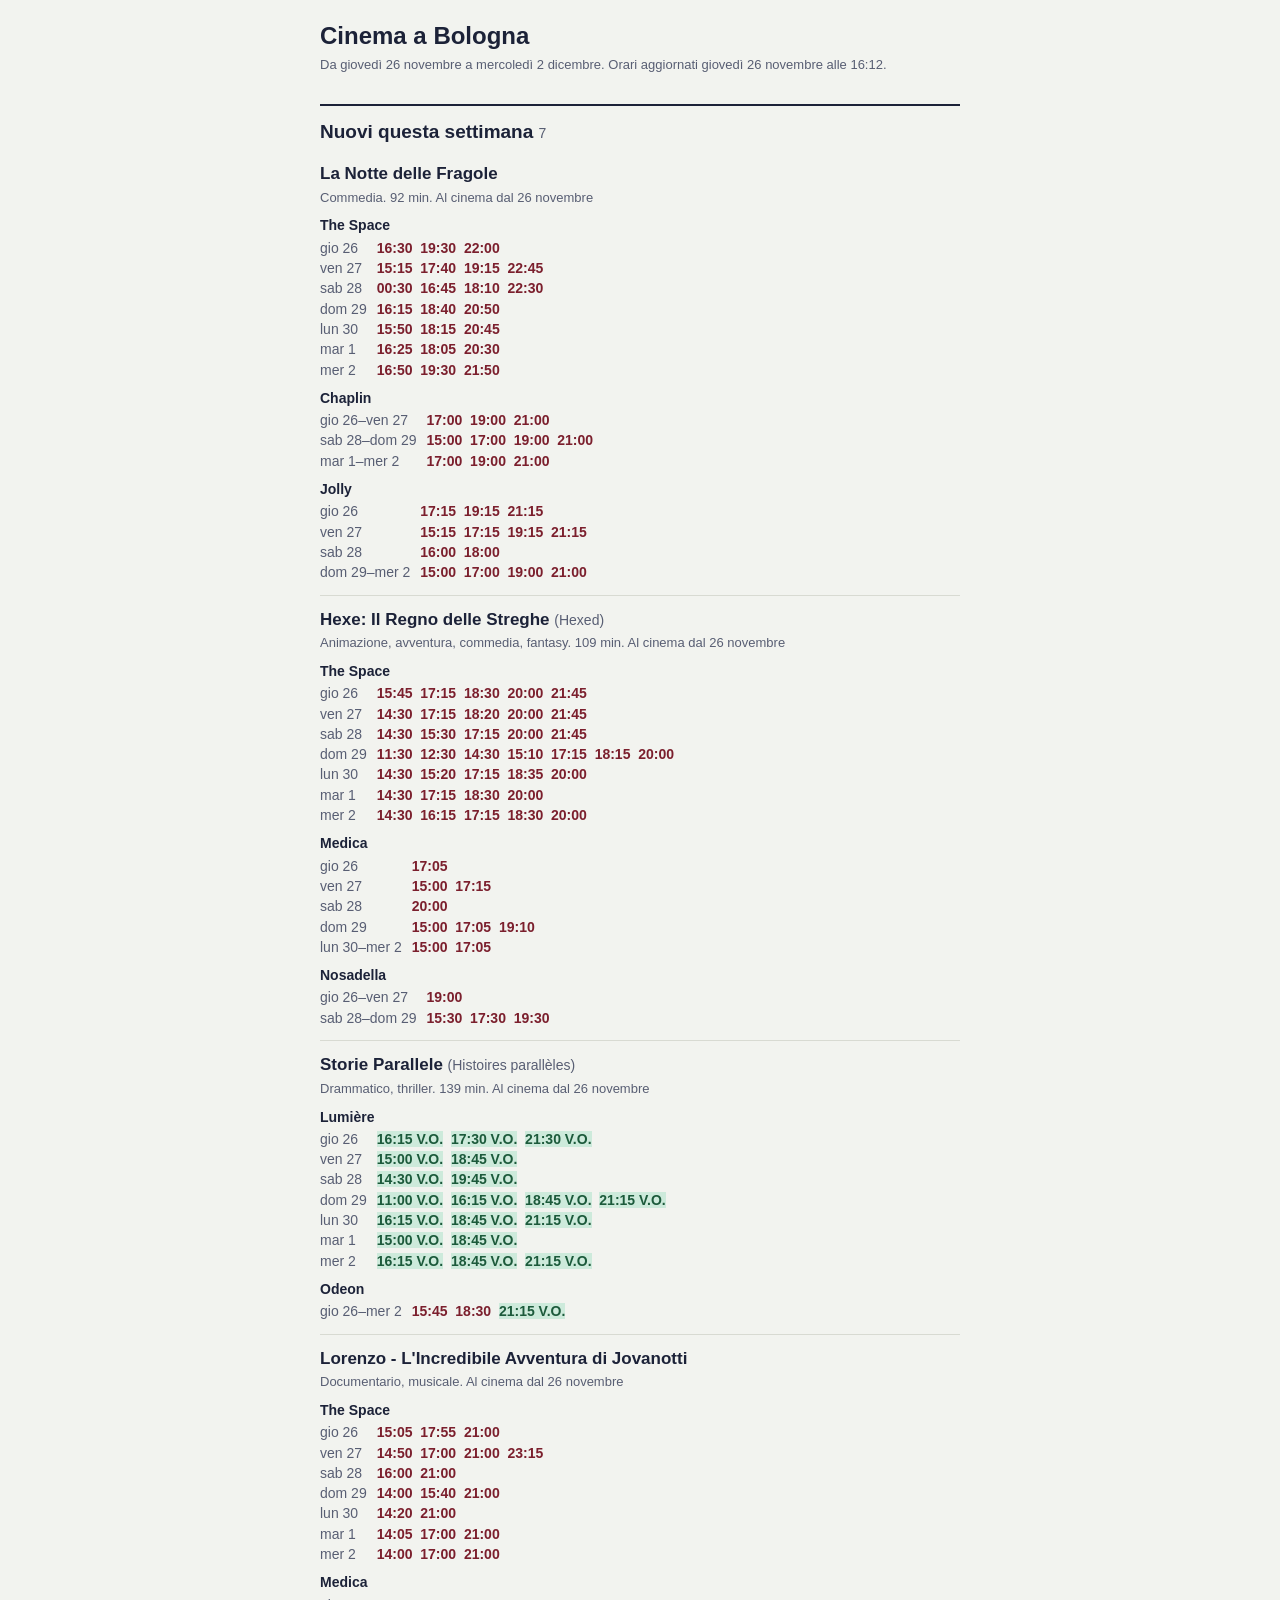
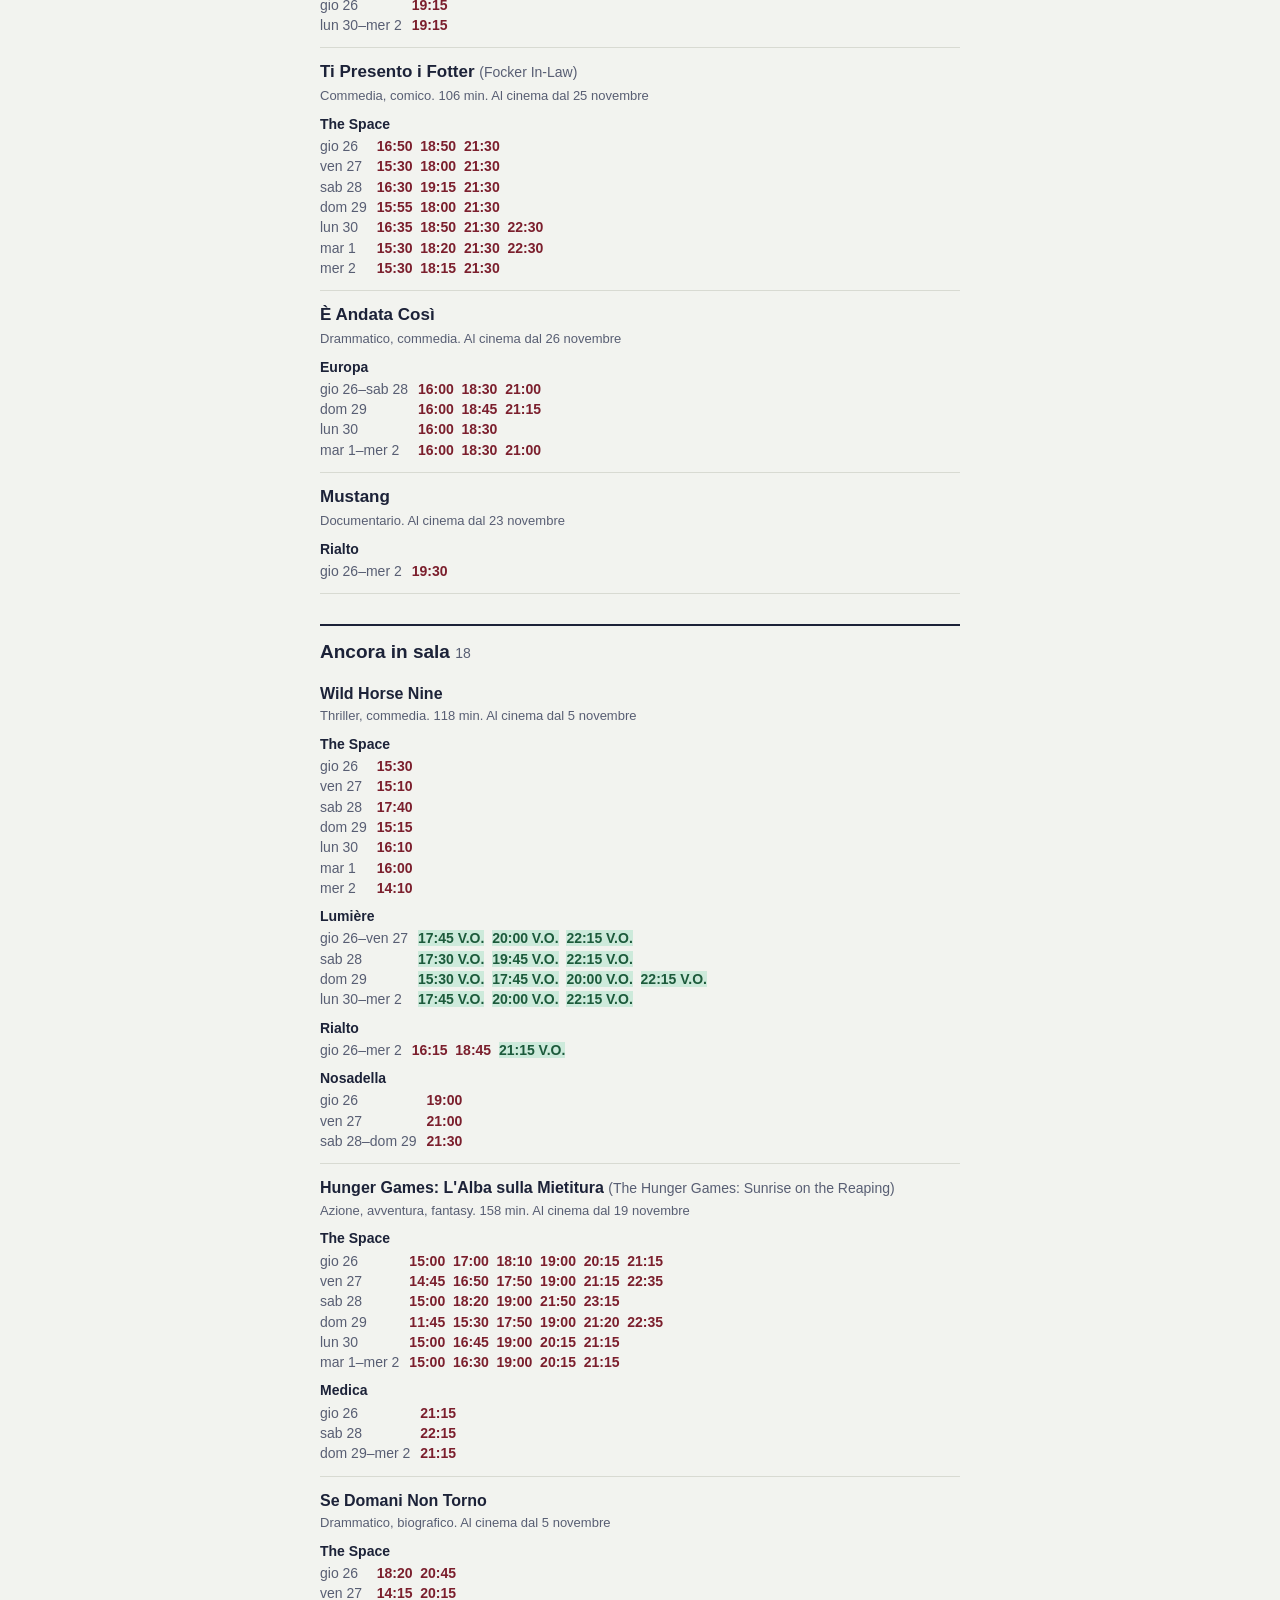
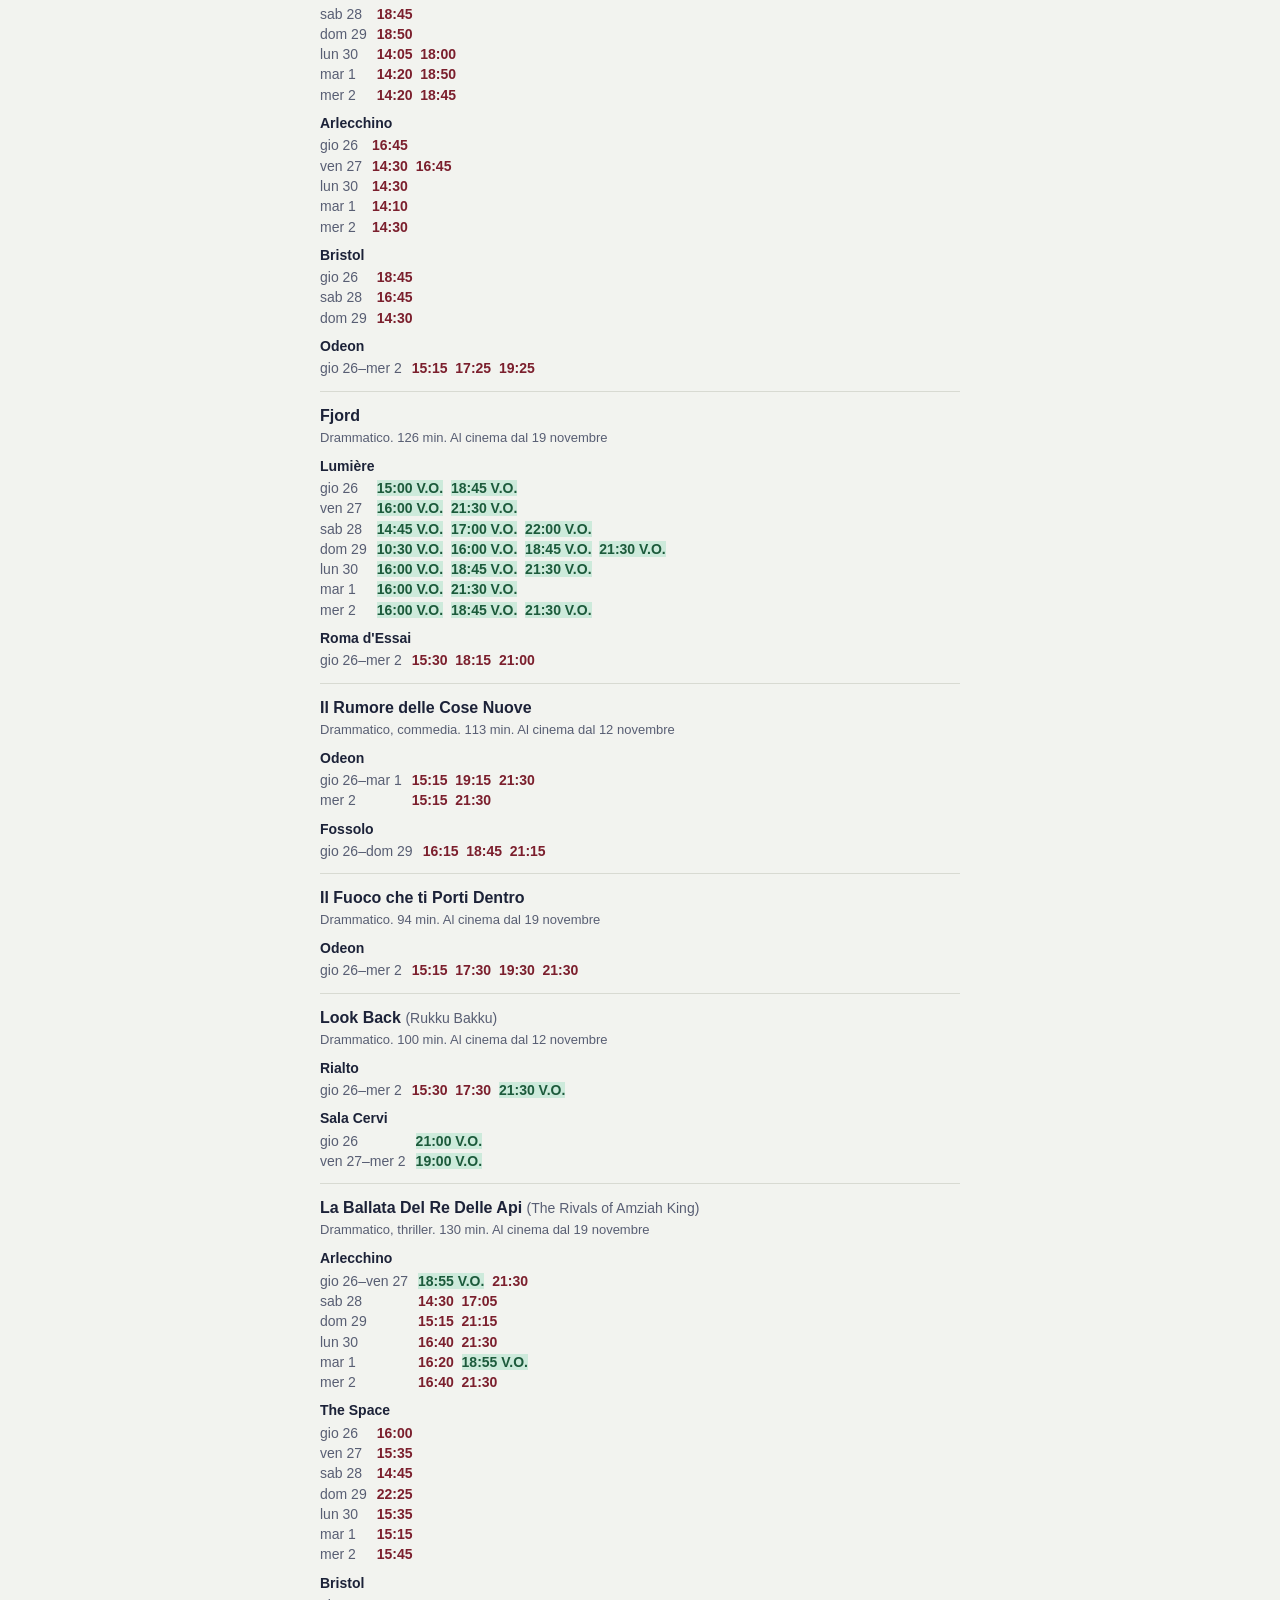
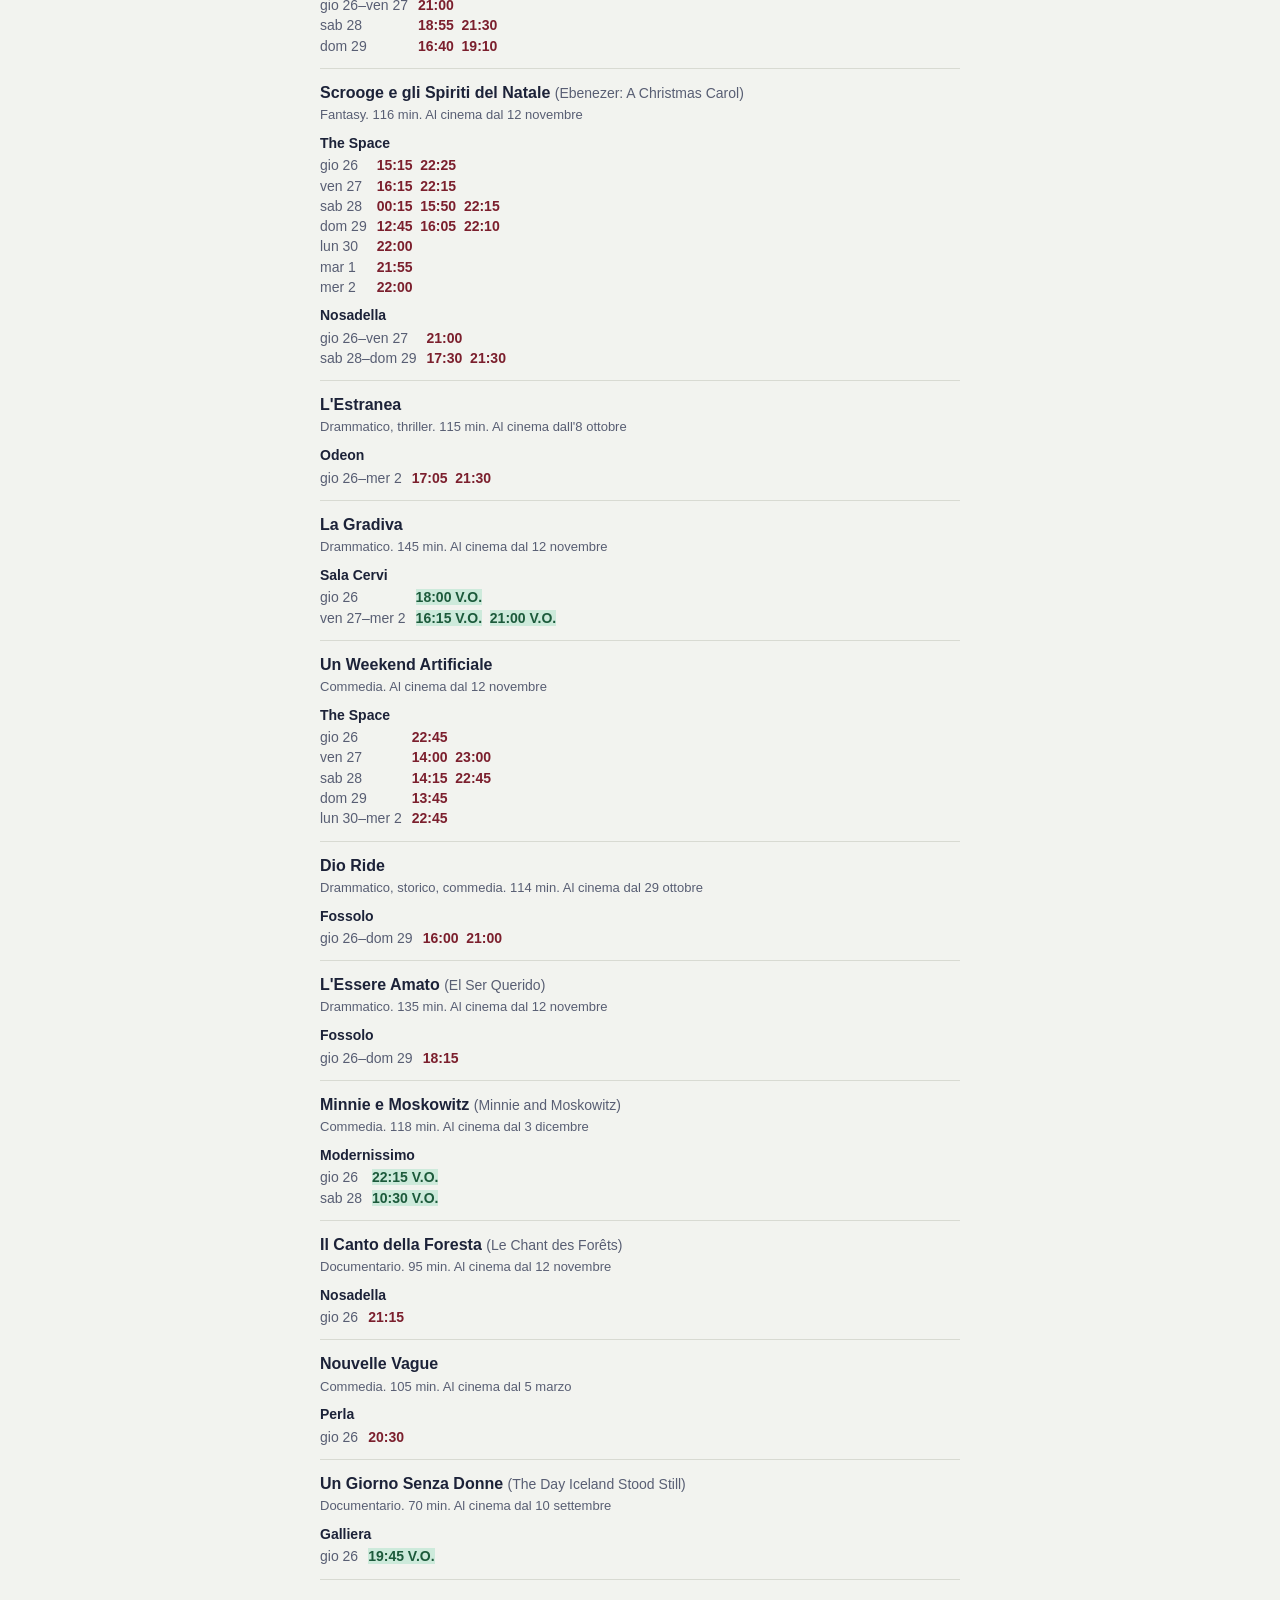
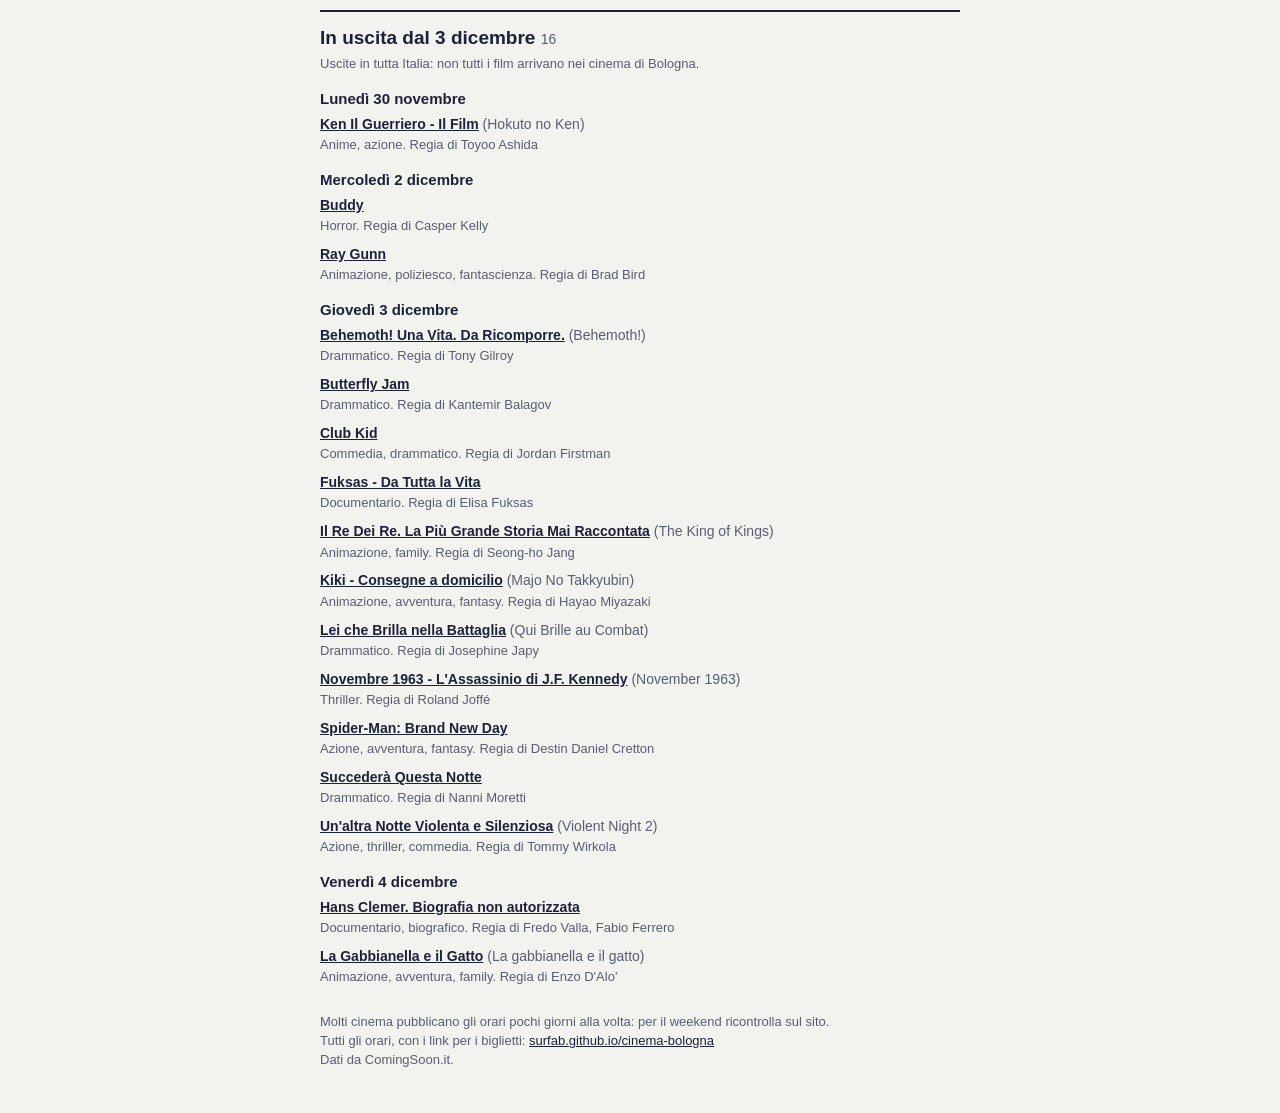
==== commit dbbf625d: "dati: programmazione del 2026-11-26 16:14" ====
--- a/data/email/email.html
+++ b/data/email/email.html
@@ -1 +1 @@
-<!doctype html><html lang="it"><head><meta charset="utf-8"><meta name="viewport" content="width=device-width,initial-scale=1"></head><body style="margin:0;padding:0;background-color:#F2F3EF"><table role="presentation" width="100%" cellpadding="0" cellspacing="0" bgcolor="#F2F3EF" style="background-color:#F2F3EF"><tr><td><div style="max-width:640px;margin:0 auto;padding:22px 16px 30px;color:#1C2238;font-family:Helvetica,Arial,sans-serif;font-size:15px;line-height:1.45"><h1 style="font-size:24px;line-height:1.15;margin:0 0 6px;color:#1C2238">Cinema a Bologna</h1><p style="color:#585E73;font-size:13px;margin:0">Da giovedì 26 novembre a mercoledì 2 dicembre. Orari aggiornati giovedì 26 novembre alle 10:46.</p><h2 style="font-size:19px;margin:30px 0 4px;padding-top:12px;border-top:2px solid #1C2238;color:#1C2238">Nuovi questa settimana <span style="color:#585E73;font-weight:normal;font-size:14px">7</span></h2><div style="padding:12px 0;border-bottom:1px solid #D8DAD2"><p style="font-size:17px;font-weight:bold;margin:0;color:#1C2238"><a href="https://www.comingsoon.it/film/la-notte-delle-fragole/68935/scheda/" style="color:#1C2238;text-decoration:none">La Notte delle Fragole</a></p><p style="color:#585E73;font-size:13px;margin:2px 0 6px">Commedia. 92 min. Al cinema dal 26 novembre</p><p style="font-size:14px;font-weight:bold;margin:8px 0 2px;color:#1C2238">The Space</p><table role="presentation" cellpadding="0" cellspacing="0" style="border-collapse:collapse;font-size:14px;color:#7B1F2D;font-weight:bold"><tr valign="top"><td style="color:#585E73;font-weight:normal;padding-right:10px;white-space:nowrap">gio 26</td><td>16:30 &nbsp;19:30 &nbsp;22:00</td></tr><tr valign="top"><td style="color:#585E73;font-weight:normal;padding-right:10px;white-space:nowrap">ven 27</td><td>15:15 &nbsp;17:40 &nbsp;19:15 &nbsp;22:45</td></tr><tr valign="top"><td style="color:#585E73;font-weight:normal;padding-right:10px;white-space:nowrap">sab 28</td><td>00:30 &nbsp;16:45 &nbsp;18:10 &nbsp;22:30</td></tr><tr valign="top"><td style="color:#585E73;font-weight:normal;padding-right:10px;white-space:nowrap">dom 29</td><td>16:15 &nbsp;18:40 &nbsp;20:50</td></tr><tr valign="top"><td style="color:#585E73;font-weight:normal;padding-right:10px;white-space:nowrap">lun 30</td><td>15:50 &nbsp;18:15 &nbsp;20:45</td></tr><tr valign="top"><td style="color:#585E73;font-weight:normal;padding-right:10px;white-space:nowrap">mar 1</td><td>16:25 &nbsp;18:05 &nbsp;20:30</td></tr><tr valign="top"><td style="color:#585E73;font-weight:normal;padding-right:10px;white-space:nowrap">mer 2</td><td>16:50 &nbsp;19:30 &nbsp;21:50</td></tr></table><p style="font-size:14px;font-weight:bold;margin:8px 0 2px;color:#1C2238">Chaplin</p><table role="presentation" cellpadding="0" cellspacing="0" style="border-collapse:collapse;font-size:14px;color:#7B1F2D;font-weight:bold"><tr valign="top"><td style="color:#585E73;font-weight:normal;padding-right:10px;white-space:nowrap">gio 26–ven 27</td><td>17:00 &nbsp;19:00 &nbsp;21:00</td></tr><tr valign="top"><td style="color:#585E73;font-weight:normal;padding-right:10px;white-space:nowrap">sab 28–dom 29</td><td>15:00 &nbsp;17:00 &nbsp;19:00 &nbsp;21:00</td></tr><tr valign="top"><td style="color:#585E73;font-weight:normal;padding-right:10px;white-space:nowrap">mar 1–mer 2</td><td>17:00 &nbsp;19:00 &nbsp;21:00</td></tr></table><p style="font-size:14px;font-weight:bold;margin:8px 0 2px;color:#1C2238">Jolly</p><table role="presentation" cellpadding="0" cellspacing="0" style="border-collapse:collapse;font-size:14px;color:#7B1F2D;font-weight:bold"><tr valign="top"><td style="color:#585E73;font-weight:normal;padding-right:10px;white-space:nowrap">gio 26</td><td>17:15 &nbsp;19:15 &nbsp;21:15</td></tr><tr valign="top"><td style="color:#585E73;font-weight:normal;padding-right:10px;white-space:nowrap">ven 27</td><td>15:15 &nbsp;17:15 &nbsp;19:15 &nbsp;21:15</td></tr><tr valign="top"><td style="color:#585E73;font-weight:normal;padding-right:10px;white-space:nowrap">sab 28</td><td>16:00 &nbsp;18:00</td></tr><tr valign="top"><td style="color:#585E73;font-weight:normal;padding-right:10px;white-space:nowrap">dom 29–mer 2</td><td>15:00 &nbsp;17:00 &nbsp;19:00 &nbsp;21:00</td></tr></table></div><div style="padding:12px 0;border-bottom:1px solid #D8DAD2"><p style="font-size:17px;font-weight:bold;margin:0;color:#1C2238"><a href="https://www.comingsoon.it/film/hexe-il-regno-delle-streghe/67718/scheda/" style="color:#1C2238;text-decoration:none">Hexe: Il Regno delle Streghe</a> <span style="color:#585E73;font-weight:normal;font-size:14px">(Hexed)</span></p><p style="color:#585E73;font-size:13px;margin:2px 0 6px">Animazione, avventura, commedia, fantasy. 109 min. Al cinema dal 26 novembre</p><p style="font-size:14px;font-weight:bold;margin:8px 0 2px;color:#1C2238">The Space</p><table role="presentation" cellpadding="0" cellspacing="0" style="border-collapse:collapse;font-size:14px;color:#7B1F2D;font-weight:bold"><tr valign="top"><td style="color:#585E73;font-weight:normal;padding-right:10px;white-space:nowrap">gio 26</td><td>15:45 &nbsp;17:15 &nbsp;18:30 &nbsp;20:00 &nbsp;21:45</td></tr><tr valign="top"><td style="color:#585E73;font-weight:normal;padding-right:10px;white-space:nowrap">ven 27</td><td>14:30 &nbsp;17:15 &nbsp;18:20 &nbsp;20:00 &nbsp;21:45</td></tr><tr valign="top"><td style="color:#585E73;font-weight:normal;padding-right:10px;white-space:nowrap">sab 28</td><td>14:30 &nbsp;15:30 &nbsp;17:15 &nbsp;20:00 &nbsp;21:45</td></tr><tr valign="top"><td style="color:#585E73;font-weight:normal;padding-right:10px;white-space:nowrap">dom 29</td><td>11:30 &nbsp;12:30 &nbsp;14:30 &nbsp;15:10 &nbsp;17:15 &nbsp;18:15 &nbsp;20:00</td></tr><tr valign="top"><td style="color:#585E73;font-weight:normal;padding-right:10px;white-space:nowrap">lun 30</td><td>14:30 &nbsp;15:20 &nbsp;17:15 &nbsp;18:35 &nbsp;20:00</td></tr><tr valign="top"><td style="color:#585E73;font-weight:normal;padding-right:10px;white-space:nowrap">mar 1</td><td>14:30 &nbsp;17:15 &nbsp;18:30 &nbsp;20:00</td></tr><tr valign="top"><td style="color:#585E73;font-weight:normal;padding-right:10px;white-space:nowrap">mer 2</td><td>14:30 &nbsp;16:15 &nbsp;17:15 &nbsp;18:30 &nbsp;20:00</td></tr></table><p style="font-size:14px;font-weight:bold;margin:8px 0 2px;color:#1C2238">Medica</p><table role="presentation" cellpadding="0" cellspacing="0" style="border-collapse:collapse;font-size:14px;color:#7B1F2D;font-weight:bold"><tr valign="top"><td style="color:#585E73;font-weight:normal;padding-right:10px;white-space:nowrap">gio 26</td><td>17:05</td></tr><tr valign="top"><td style="color:#585E73;font-weight:normal;padding-right:10px;white-space:nowrap">ven 27</td><td>15:00 &nbsp;17:15</td></tr><tr valign="top"><td style="color:#585E73;font-weight:normal;padding-right:10px;white-space:nowrap">sab 28</td><td>20:00</td></tr><tr valign="top"><td style="color:#585E73;font-weight:normal;padding-right:10px;white-space:nowrap">dom 29</td><td>15:00 &nbsp;17:05 &nbsp;19:10</td></tr><tr valign="top"><td style="color:#585E73;font-weight:normal;padding-right:10px;white-space:nowrap">lun 30–mer 2</td><td>15:00 &nbsp;17:05</td></tr></table><p style="font-size:14px;font-weight:bold;margin:8px 0 2px;color:#1C2238">Nosadella</p><table role="presentation" cellpadding="0" cellspacing="0" style="border-collapse:collapse;font-size:14px;color:#7B1F2D;font-weight:bold"><tr valign="top"><td style="color:#585E73;font-weight:normal;padding-right:10px;white-space:nowrap">gio 26–ven 27</td><td>19:00</td></tr><tr valign="top"><td style="color:#585E73;font-weight:normal;padding-right:10px;white-space:nowrap">sab 28–dom 29</td><td>15:30 &nbsp;17:30 &nbsp;19:30</td></tr></table></div><div style="padding:12px 0;border-bottom:1px solid #D8DAD2"><p style="font-size:17px;font-weight:bold;margin:0;color:#1C2238"><a href="https://www.comingsoon.it/film/storie-parallele/68687/scheda/" style="color:#1C2238;text-decoration:none">Storie Parallele</a> <span style="color:#585E73;font-weight:normal;font-size:14px">(Histoires parallèles)</span></p><p style="color:#585E73;font-size:13px;margin:2px 0 6px">Drammatico, thriller. 139 min. Al cinema dal 26 novembre</p><p style="font-size:14px;font-weight:bold;margin:8px 0 2px;color:#1C2238">Lumière</p><table role="presentation" cellpadding="0" cellspacing="0" style="border-collapse:collapse;font-size:14px;color:#7B1F2D;font-weight:bold"><tr valign="top"><td style="color:#585E73;font-weight:normal;padding-right:10px;white-space:nowrap">gio 26</td><td><span style="background-color:#CDEADB;color:#1C5A3B">15:00&nbsp;V.O.</span> &nbsp;<span style="background-color:#CDEADB;color:#1C5A3B">16:15&nbsp;V.O.</span> &nbsp;<span style="background-color:#CDEADB;color:#1C5A3B">17:30&nbsp;V.O.</span> &nbsp;<span style="background-color:#CDEADB;color:#1C5A3B">21:30&nbsp;V.O.</span></td></tr><tr valign="top"><td style="color:#585E73;font-weight:normal;padding-right:10px;white-space:nowrap">ven 27</td><td><span style="background-color:#CDEADB;color:#1C5A3B">15:00&nbsp;V.O.</span> &nbsp;<span style="background-color:#CDEADB;color:#1C5A3B">18:45&nbsp;V.O.</span></td></tr><tr valign="top"><td style="color:#585E73;font-weight:normal;padding-right:10px;white-space:nowrap">sab 28</td><td><span style="background-color:#CDEADB;color:#1C5A3B">14:30&nbsp;V.O.</span> &nbsp;<span style="background-color:#CDEADB;color:#1C5A3B">19:45&nbsp;V.O.</span></td></tr><tr valign="top"><td style="color:#585E73;font-weight:normal;padding-right:10px;white-space:nowrap">dom 29</td><td><span style="background-color:#CDEADB;color:#1C5A3B">11:00&nbsp;V.O.</span> &nbsp;<span style="background-color:#CDEADB;color:#1C5A3B">16:15&nbsp;V.O.</span> &nbsp;<span style="background-color:#CDEADB;color:#1C5A3B">18:45&nbsp;V.O.</span> &nbsp;<span style="background-color:#CDEADB;color:#1C5A3B">21:15&nbsp;V.O.</span></td></tr><tr valign="top"><td style="color:#585E73;font-weight:normal;padding-right:10px;white-space:nowrap">lun 30</td><td><span style="background-color:#CDEADB;color:#1C5A3B">16:15&nbsp;V.O.</span> &nbsp;<span style="background-color:#CDEADB;color:#1C5A3B">18:45&nbsp;V.O.</span> &nbsp;<span style="background-color:#CDEADB;color:#1C5A3B">21:15&nbsp;V.O.</span></td></tr><tr valign="top"><td style="color:#585E73;font-weight:normal;padding-right:10px;white-space:nowrap">mar 1</td><td><span style="background-color:#CDEADB;color:#1C5A3B">15:00&nbsp;V.O.</span> &nbsp;<span style="background-color:#CDEADB;color:#1C5A3B">18:45&nbsp;V.O.</span></td></tr><tr valign="top"><td style="color:#585E73;font-weight:normal;padding-right:10px;white-space:nowrap">mer 2</td><td><span style="background-color:#CDEADB;color:#1C5A3B">16:15&nbsp;V.O.</span> &nbsp;<span style="background-color:#CDEADB;color:#1C5A3B">18:45&nbsp;V.O.</span> &nbsp;<span style="background-color:#CDEADB;color:#1C5A3B">21:15&nbsp;V.O.</span></td></tr></table><p style="font-size:14px;font-weight:bold;margin:8px 0 2px;color:#1C2238">Odeon</p><table role="presentation" cellpadding="0" cellspacing="0" style="border-collapse:collapse;font-size:14px;color:#7B1F2D;font-weight:bold"><tr valign="top"><td style="color:#585E73;font-weight:normal;padding-right:10px;white-space:nowrap">gio 26–mer 2</td><td>15:45 &nbsp;18:30 &nbsp;<span style="background-color:#CDEADB;color:#1C5A3B">21:15&nbsp;V.O.</span></td></tr></table></div><div style="padding:12px 0;border-bottom:1px solid #D8DAD2"><p style="font-size:17px;font-weight:bold;margin:0;color:#1C2238"><a href="https://www.comingsoon.it/film/lorenzo-l-incredibile-avventura-di-jovanotti/69161/scheda/" style="color:#1C2238;text-decoration:none">Lorenzo - L&#x27;Incredibile Avventura di Jovanotti</a></p><p style="color:#585E73;font-size:13px;margin:2px 0 6px">Documentario, musicale. Al cinema dal 26 novembre</p><p style="font-size:14px;font-weight:bold;margin:8px 0 2px;color:#1C2238">The Space</p><table role="presentation" cellpadding="0" cellspacing="0" style="border-collapse:collapse;font-size:14px;color:#7B1F2D;font-weight:bold"><tr valign="top"><td style="color:#585E73;font-weight:normal;padding-right:10px;white-space:nowrap">gio 26</td><td>15:05 &nbsp;17:55 &nbsp;21:00</td></tr><tr valign="top"><td style="color:#585E73;font-weight:normal;padding-right:10px;white-space:nowrap">ven 27</td><td>14:50 &nbsp;17:00 &nbsp;21:00 &nbsp;23:15</td></tr><tr valign="top"><td style="color:#585E73;font-weight:normal;padding-right:10px;white-space:nowrap">sab 28</td><td>16:00 &nbsp;21:00</td></tr><tr valign="top"><td style="color:#585E73;font-weight:normal;padding-right:10px;white-space:nowrap">dom 29</td><td>14:00 &nbsp;15:40 &nbsp;21:00</td></tr><tr valign="top"><td style="color:#585E73;font-weight:normal;padding-right:10px;white-space:nowrap">lun 30</td><td>14:20 &nbsp;21:00</td></tr><tr valign="top"><td style="color:#585E73;font-weight:normal;padding-right:10px;white-space:nowrap">mar 1</td><td>14:05 &nbsp;17:00 &nbsp;21:00</td></tr><tr valign="top"><td style="color:#585E73;font-weight:normal;padding-right:10px;white-space:nowrap">mer 2</td><td>14:00 &nbsp;17:00 &nbsp;21:00</td></tr></table><p style="font-size:14px;font-weight:bold;margin:8px 0 2px;color:#1C2238">Medica</p><table role="presentation" cellpadding="0" cellspacing="0" style="border-collapse:collapse;font-size:14px;color:#7B1F2D;font-weight:bold"><tr valign="top"><td style="color:#585E73;font-weight:normal;padding-right:10px;white-space:nowrap">gio 26</td><td>19:15</td></tr><tr valign="top"><td style="color:#585E73;font-weight:normal;padding-right:10px;white-space:nowrap">lun 30–mer 2</td><td>19:15</td></tr></table></div><div style="padding:12px 0;border-bottom:1px solid #D8DAD2"><p style="font-size:17px;font-weight:bold;margin:0;color:#1C2238"><a href="https://www.comingsoon.it/film/ti-presento-i-fotter/66975/scheda/" style="color:#1C2238;text-decoration:none">Ti Presento i Fotter</a> <span style="color:#585E73;font-weight:normal;font-size:14px">(Focker In-Law)</span></p><p style="color:#585E73;font-size:13px;margin:2px 0 6px">Commedia, comico. 106 min. Al cinema dal 25 novembre</p><p style="font-size:14px;font-weight:bold;margin:8px 0 2px;color:#1C2238">The Space</p><table role="presentation" cellpadding="0" cellspacing="0" style="border-collapse:collapse;font-size:14px;color:#7B1F2D;font-weight:bold"><tr valign="top"><td style="color:#585E73;font-weight:normal;padding-right:10px;white-space:nowrap">gio 26</td><td>16:50 &nbsp;18:50 &nbsp;21:30</td></tr><tr valign="top"><td style="color:#585E73;font-weight:normal;padding-right:10px;white-space:nowrap">ven 27</td><td>15:30 &nbsp;18:00 &nbsp;21:30</td></tr><tr valign="top"><td style="color:#585E73;font-weight:normal;padding-right:10px;white-space:nowrap">sab 28</td><td>16:30 &nbsp;19:15 &nbsp;21:30</td></tr><tr valign="top"><td style="color:#585E73;font-weight:normal;padding-right:10px;white-space:nowrap">dom 29</td><td>15:55 &nbsp;18:00 &nbsp;21:30</td></tr><tr valign="top"><td style="color:#585E73;font-weight:normal;padding-right:10px;white-space:nowrap">lun 30</td><td>16:35 &nbsp;18:50 &nbsp;21:30 &nbsp;22:30</td></tr><tr valign="top"><td style="color:#585E73;font-weight:normal;padding-right:10px;white-space:nowrap">mar 1</td><td>15:30 &nbsp;18:20 &nbsp;21:30 &nbsp;22:30</td></tr><tr valign="top"><td style="color:#585E73;font-weight:normal;padding-right:10px;white-space:nowrap">mer 2</td><td>15:30 &nbsp;18:15 &nbsp;21:30</td></tr></table></div><div style="padding:12px 0;border-bottom:1px solid #D8DAD2"><p style="font-size:17px;font-weight:bold;margin:0;color:#1C2238"><a href="https://www.comingsoon.it/film/e-andata-cosi/68256/scheda/" style="color:#1C2238;text-decoration:none">È Andata Così</a></p><p style="color:#585E73;font-size:13px;margin:2px 0 6px">Drammatico, commedia. Al cinema dal 26 novembre</p><p style="font-size:14px;font-weight:bold;margin:8px 0 2px;color:#1C2238">Europa</p><table role="presentation" cellpadding="0" cellspacing="0" style="border-collapse:collapse;font-size:14px;color:#7B1F2D;font-weight:bold"><tr valign="top"><td style="color:#585E73;font-weight:normal;padding-right:10px;white-space:nowrap">gio 26–sab 28</td><td>16:00 &nbsp;18:30 &nbsp;21:00</td></tr><tr valign="top"><td style="color:#585E73;font-weight:normal;padding-right:10px;white-space:nowrap">dom 29</td><td>16:00 &nbsp;18:45 &nbsp;21:15</td></tr><tr valign="top"><td style="color:#585E73;font-weight:normal;padding-right:10px;white-space:nowrap">lun 30</td><td>16:00 &nbsp;18:30</td></tr><tr valign="top"><td style="color:#585E73;font-weight:normal;padding-right:10px;white-space:nowrap">mar 1–mer 2</td><td>16:00 &nbsp;18:30 &nbsp;21:00</td></tr></table></div><div style="padding:12px 0;border-bottom:1px solid #D8DAD2"><p style="font-size:17px;font-weight:bold;margin:0;color:#1C2238"><a href="https://www.comingsoon.it/film/mustang/69142/scheda/" style="color:#1C2238;text-decoration:none">Mustang</a></p><p style="color:#585E73;font-size:13px;margin:2px 0 6px">Documentario. Al cinema dal 23 novembre</p><p style="font-size:14px;font-weight:bold;margin:8px 0 2px;color:#1C2238">Rialto</p><table role="presentation" cellpadding="0" cellspacing="0" style="border-collapse:collapse;font-size:14px;color:#7B1F2D;font-weight:bold"><tr valign="top"><td style="color:#585E73;font-weight:normal;padding-right:10px;white-space:nowrap">gio 26–mer 2</td><td>19:30</td></tr></table></div><h2 style="font-size:19px;margin:30px 0 4px;padding-top:12px;border-top:2px solid #1C2238;color:#1C2238">Ancora in sala <span style="color:#585E73;font-weight:normal;font-size:14px">18</span></h2><div style="padding:12px 0;border-bottom:1px solid #D8DAD2"><p style="font-size:16px;font-weight:bold;margin:0;color:#1C2238"><a href="https://www.comingsoon.it/film/wild-horse-nine/68581/scheda/" style="color:#1C2238;text-decoration:none">Wild Horse Nine</a></p><p style="color:#585E73;font-size:13px;margin:2px 0 6px">Thriller, commedia. 118 min. Al cinema dal 5 novembre</p><p style="font-size:14px;font-weight:bold;margin:8px 0 2px;color:#1C2238">The Space</p><table role="presentation" cellpadding="0" cellspacing="0" style="border-collapse:collapse;font-size:14px;color:#7B1F2D;font-weight:bold"><tr valign="top"><td style="color:#585E73;font-weight:normal;padding-right:10px;white-space:nowrap">gio 26</td><td>15:30</td></tr><tr valign="top"><td style="color:#585E73;font-weight:normal;padding-right:10px;white-space:nowrap">ven 27</td><td>15:10</td></tr><tr valign="top"><td style="color:#585E73;font-weight:normal;padding-right:10px;white-space:nowrap">sab 28</td><td>17:40</td></tr><tr valign="top"><td style="color:#585E73;font-weight:normal;padding-right:10px;white-space:nowrap">dom 29</td><td>15:15</td></tr><tr valign="top"><td style="color:#585E73;font-weight:normal;padding-right:10px;white-space:nowrap">lun 30</td><td>16:10</td></tr><tr valign="top"><td style="color:#585E73;font-weight:normal;padding-right:10px;white-space:nowrap">mar 1</td><td>16:00</td></tr><tr valign="top"><td style="color:#585E73;font-weight:normal;padding-right:10px;white-space:nowrap">mer 2</td><td>14:10</td></tr></table><p style="font-size:14px;font-weight:bold;margin:8px 0 2px;color:#1C2238">Lumière</p><table role="presentation" cellpadding="0" cellspacing="0" style="border-collapse:collapse;font-size:14px;color:#7B1F2D;font-weight:bold"><tr valign="top"><td style="color:#585E73;font-weight:normal;padding-right:10px;white-space:nowrap">gio 26–ven 27</td><td><span style="background-color:#CDEADB;color:#1C5A3B">17:45&nbsp;V.O.</span> &nbsp;<span style="background-color:#CDEADB;color:#1C5A3B">20:00&nbsp;V.O.</span> &nbsp;<span style="background-color:#CDEADB;color:#1C5A3B">22:15&nbsp;V.O.</span></td></tr><tr valign="top"><td style="color:#585E73;font-weight:normal;padding-right:10px;white-space:nowrap">sab 28</td><td><span style="background-color:#CDEADB;color:#1C5A3B">17:30&nbsp;V.O.</span> &nbsp;<span style="background-color:#CDEADB;color:#1C5A3B">19:45&nbsp;V.O.</span> &nbsp;<span style="background-color:#CDEADB;color:#1C5A3B">22:15&nbsp;V.O.</span></td></tr><tr valign="top"><td style="color:#585E73;font-weight:normal;padding-right:10px;white-space:nowrap">dom 29</td><td><span style="background-color:#CDEADB;color:#1C5A3B">15:30&nbsp;V.O.</span> &nbsp;<span style="background-color:#CDEADB;color:#1C5A3B">17:45&nbsp;V.O.</span> &nbsp;<span style="background-color:#CDEADB;color:#1C5A3B">20:00&nbsp;V.O.</span> &nbsp;<span style="background-color:#CDEADB;color:#1C5A3B">22:15&nbsp;V.O.</span></td></tr><tr valign="top"><td style="color:#585E73;font-weight:normal;padding-right:10px;white-space:nowrap">lun 30–mer 2</td><td><span style="background-color:#CDEADB;color:#1C5A3B">17:45&nbsp;V.O.</span> &nbsp;<span style="background-color:#CDEADB;color:#1C5A3B">20:00&nbsp;V.O.</span> &nbsp;<span style="background-color:#CDEADB;color:#1C5A3B">22:15&nbsp;V.O.</span></td></tr></table><p style="font-size:14px;font-weight:bold;margin:8px 0 2px;color:#1C2238">Rialto</p><table role="presentation" cellpadding="0" cellspacing="0" style="border-collapse:collapse;font-size:14px;color:#7B1F2D;font-weight:bold"><tr valign="top"><td style="color:#585E73;font-weight:normal;padding-right:10px;white-space:nowrap">gio 26–mer 2</td><td>16:15 &nbsp;18:45 &nbsp;<span style="background-color:#CDEADB;color:#1C5A3B">21:15&nbsp;V.O.</span></td></tr></table><p style="font-size:14px;font-weight:bold;margin:8px 0 2px;color:#1C2238">Nosadella</p><table role="presentation" cellpadding="0" cellspacing="0" style="border-collapse:collapse;font-size:14px;color:#7B1F2D;font-weight:bold"><tr valign="top"><td style="color:#585E73;font-weight:normal;padding-right:10px;white-space:nowrap">gio 26</td><td>19:00</td></tr><tr valign="top"><td style="color:#585E73;font-weight:normal;padding-right:10px;white-space:nowrap">ven 27</td><td>21:00</td></tr><tr valign="top"><td style="color:#585E73;font-weight:normal;padding-right:10px;white-space:nowrap">sab 28–dom 29</td><td>21:30</td></tr></table></div><div style="padding:12px 0;border-bottom:1px solid #D8DAD2"><p style="font-size:16px;font-weight:bold;margin:0;color:#1C2238"><a href="https://www.comingsoon.it/film/hunger-games-l-alba-sulla-mietitura/66957/scheda/" style="color:#1C2238;text-decoration:none">Hunger Games: L&#x27;Alba sulla Mietitura</a> <span style="color:#585E73;font-weight:normal;font-size:14px">(The Hunger Games: Sunrise on the Reaping)</span></p><p style="color:#585E73;font-size:13px;margin:2px 0 6px">Azione, avventura, fantasy. 158 min. Al cinema dal 19 novembre</p><p style="font-size:14px;font-weight:bold;margin:8px 0 2px;color:#1C2238">The Space</p><table role="presentation" cellpadding="0" cellspacing="0" style="border-collapse:collapse;font-size:14px;color:#7B1F2D;font-weight:bold"><tr valign="top"><td style="color:#585E73;font-weight:normal;padding-right:10px;white-space:nowrap">gio 26</td><td>15:00 &nbsp;17:00 &nbsp;18:10 &nbsp;19:00 &nbsp;20:15 &nbsp;21:15</td></tr><tr valign="top"><td style="color:#585E73;font-weight:normal;padding-right:10px;white-space:nowrap">ven 27</td><td>14:45 &nbsp;16:50 &nbsp;17:50 &nbsp;19:00 &nbsp;21:15 &nbsp;22:35</td></tr><tr valign="top"><td style="color:#585E73;font-weight:normal;padding-right:10px;white-space:nowrap">sab 28</td><td>15:00 &nbsp;18:20 &nbsp;19:00 &nbsp;21:50 &nbsp;23:15</td></tr><tr valign="top"><td style="color:#585E73;font-weight:normal;padding-right:10px;white-space:nowrap">dom 29</td><td>11:45 &nbsp;15:30 &nbsp;17:50 &nbsp;19:00 &nbsp;21:20 &nbsp;22:35</td></tr><tr valign="top"><td style="color:#585E73;font-weight:normal;padding-right:10px;white-space:nowrap">lun 30</td><td>15:00 &nbsp;16:45 &nbsp;19:00 &nbsp;20:15 &nbsp;21:15</td></tr><tr valign="top"><td style="color:#585E73;font-weight:normal;padding-right:10px;white-space:nowrap">mar 1–mer 2</td><td>15:00 &nbsp;16:30 &nbsp;19:00 &nbsp;20:15 &nbsp;21:15</td></tr></table><p style="font-size:14px;font-weight:bold;margin:8px 0 2px;color:#1C2238">Medica</p><table role="presentation" cellpadding="0" cellspacing="0" style="border-collapse:collapse;font-size:14px;color:#7B1F2D;font-weight:bold"><tr valign="top"><td style="color:#585E73;font-weight:normal;padding-right:10px;white-space:nowrap">gio 26</td><td>21:15</td></tr><tr valign="top"><td style="color:#585E73;font-weight:normal;padding-right:10px;white-space:nowrap">sab 28</td><td>22:15</td></tr><tr valign="top"><td style="color:#585E73;font-weight:normal;padding-right:10px;white-space:nowrap">dom 29–mer 2</td><td>21:15</td></tr></table></div><div style="padding:12px 0;border-bottom:1px solid #D8DAD2"><p style="font-size:16px;font-weight:bold;margin:0;color:#1C2238"><a href="https://www.comingsoon.it/film/se-domani-non-torno/68243/scheda/" style="color:#1C2238;text-decoration:none">Se Domani Non Torno</a></p><p style="color:#585E73;font-size:13px;margin:2px 0 6px">Drammatico, biografico. Al cinema dal 5 novembre</p><p style="font-size:14px;font-weight:bold;margin:8px 0 2px;color:#1C2238">The Space</p><table role="presentation" cellpadding="0" cellspacing="0" style="border-collapse:collapse;font-size:14px;color:#7B1F2D;font-weight:bold"><tr valign="top"><td style="color:#585E73;font-weight:normal;padding-right:10px;white-space:nowrap">gio 26</td><td>18:20 &nbsp;20:45</td></tr><tr valign="top"><td style="color:#585E73;font-weight:normal;padding-right:10px;white-space:nowrap">ven 27</td><td>14:15 &nbsp;20:15</td></tr><tr valign="top"><td style="color:#585E73;font-weight:normal;padding-right:10px;white-space:nowrap">sab 28</td><td>18:45</td></tr><tr valign="top"><td style="color:#585E73;font-weight:normal;padding-right:10px;white-space:nowrap">dom 29</td><td>18:50</td></tr><tr valign="top"><td style="color:#585E73;font-weight:normal;padding-right:10px;white-space:nowrap">lun 30</td><td>14:05 &nbsp;18:00</td></tr><tr valign="top"><td style="color:#585E73;font-weight:normal;padding-right:10px;white-space:nowrap">mar 1</td><td>14:20 &nbsp;18:50</td></tr><tr valign="top"><td style="color:#585E73;font-weight:normal;padding-right:10px;white-space:nowrap">mer 2</td><td>14:20 &nbsp;18:45</td></tr></table><p style="font-size:14px;font-weight:bold;margin:8px 0 2px;color:#1C2238">Arlecchino</p><table role="presentation" cellpadding="0" cellspacing="0" style="border-collapse:collapse;font-size:14px;color:#7B1F2D;font-weight:bold"><tr valign="top"><td style="color:#585E73;font-weight:normal;padding-right:10px;white-space:nowrap">gio 26</td><td>16:45</td></tr><tr valign="top"><td style="color:#585E73;font-weight:normal;padding-right:10px;white-space:nowrap">ven 27</td><td>14:30 &nbsp;16:45</td></tr><tr valign="top"><td style="color:#585E73;font-weight:normal;padding-right:10px;white-space:nowrap">lun 30</td><td>14:30</td></tr><tr valign="top"><td style="color:#585E73;font-weight:normal;padding-right:10px;white-space:nowrap">mar 1</td><td>14:10</td></tr><tr valign="top"><td style="color:#585E73;font-weight:normal;padding-right:10px;white-space:nowrap">mer 2</td><td>14:30</td></tr></table><p style="font-size:14px;font-weight:bold;margin:8px 0 2px;color:#1C2238">Bristol</p><table role="presentation" cellpadding="0" cellspacing="0" style="border-collapse:collapse;font-size:14px;color:#7B1F2D;font-weight:bold"><tr valign="top"><td style="color:#585E73;font-weight:normal;padding-right:10px;white-space:nowrap">gio 26</td><td>18:45</td></tr><tr valign="top"><td style="color:#585E73;font-weight:normal;padding-right:10px;white-space:nowrap">sab 28</td><td>16:45</td></tr><tr valign="top"><td style="color:#585E73;font-weight:normal;padding-right:10px;white-space:nowrap">dom 29</td><td>14:30</td></tr></table><p style="font-size:14px;font-weight:bold;margin:8px 0 2px;color:#1C2238">Odeon</p><table role="presentation" cellpadding="0" cellspacing="0" style="border-collapse:collapse;font-size:14px;color:#7B1F2D;font-weight:bold"><tr valign="top"><td style="color:#585E73;font-weight:normal;padding-right:10px;white-space:nowrap">gio 26–mer 2</td><td>15:15 &nbsp;17:25 &nbsp;19:25</td></tr></table></div><div style="padding:12px 0;border-bottom:1px solid #D8DAD2"><p style="font-size:16px;font-weight:bold;margin:0;color:#1C2238"><a href="https://www.comingsoon.it/film/fjord/67491/scheda/" style="color:#1C2238;text-decoration:none">Fjord</a></p><p style="color:#585E73;font-size:13px;margin:2px 0 6px">Drammatico. 126 min. Al cinema dal 19 novembre</p><p style="font-size:14px;font-weight:bold;margin:8px 0 2px;color:#1C2238">Lumière</p><table role="presentation" cellpadding="0" cellspacing="0" style="border-collapse:collapse;font-size:14px;color:#7B1F2D;font-weight:bold"><tr valign="top"><td style="color:#585E73;font-weight:normal;padding-right:10px;white-space:nowrap">gio 26</td><td><span style="background-color:#CDEADB;color:#1C5A3B">15:00&nbsp;V.O.</span> &nbsp;<span style="background-color:#CDEADB;color:#1C5A3B">16:00&nbsp;V.O.</span> &nbsp;<span style="background-color:#CDEADB;color:#1C5A3B">18:45&nbsp;V.O.</span></td></tr><tr valign="top"><td style="color:#585E73;font-weight:normal;padding-right:10px;white-space:nowrap">ven 27</td><td><span style="background-color:#CDEADB;color:#1C5A3B">16:00&nbsp;V.O.</span> &nbsp;<span style="background-color:#CDEADB;color:#1C5A3B">21:30&nbsp;V.O.</span></td></tr><tr valign="top"><td style="color:#585E73;font-weight:normal;padding-right:10px;white-space:nowrap">sab 28</td><td><span style="background-color:#CDEADB;color:#1C5A3B">14:45&nbsp;V.O.</span> &nbsp;<span style="background-color:#CDEADB;color:#1C5A3B">17:00&nbsp;V.O.</span> &nbsp;<span style="background-color:#CDEADB;color:#1C5A3B">22:00&nbsp;V.O.</span></td></tr><tr valign="top"><td style="color:#585E73;font-weight:normal;padding-right:10px;white-space:nowrap">dom 29</td><td><span style="background-color:#CDEADB;color:#1C5A3B">10:30&nbsp;V.O.</span> &nbsp;<span style="background-color:#CDEADB;color:#1C5A3B">16:00&nbsp;V.O.</span> &nbsp;<span style="background-color:#CDEADB;color:#1C5A3B">18:45&nbsp;V.O.</span> &nbsp;<span style="background-color:#CDEADB;color:#1C5A3B">21:30&nbsp;V.O.</span></td></tr><tr valign="top"><td style="color:#585E73;font-weight:normal;padding-right:10px;white-space:nowrap">lun 30</td><td><span style="background-color:#CDEADB;color:#1C5A3B">16:00&nbsp;V.O.</span> &nbsp;<span style="background-color:#CDEADB;color:#1C5A3B">18:45&nbsp;V.O.</span> &nbsp;<span style="background-color:#CDEADB;color:#1C5A3B">21:30&nbsp;V.O.</span></td></tr><tr valign="top"><td style="color:#585E73;font-weight:normal;padding-right:10px;white-space:nowrap">mar 1</td><td><span style="background-color:#CDEADB;color:#1C5A3B">16:00&nbsp;V.O.</span> &nbsp;<span style="background-color:#CDEADB;color:#1C5A3B">21:30&nbsp;V.O.</span></td></tr><tr valign="top"><td style="color:#585E73;font-weight:normal;padding-right:10px;white-space:nowrap">mer 2</td><td><span style="background-color:#CDEADB;color:#1C5A3B">16:00&nbsp;V.O.</span> &nbsp;<span style="background-color:#CDEADB;color:#1C5A3B">18:45&nbsp;V.O.</span> &nbsp;<span style="background-color:#CDEADB;color:#1C5A3B">21:30&nbsp;V.O.</span></td></tr></table><p style="font-size:14px;font-weight:bold;margin:8px 0 2px;color:#1C2238">Roma d&#x27;Essai</p><table role="presentation" cellpadding="0" cellspacing="0" style="border-collapse:collapse;font-size:14px;color:#7B1F2D;font-weight:bold"><tr valign="top"><td style="color:#585E73;font-weight:normal;padding-right:10px;white-space:nowrap">gio 26–mer 2</td><td>15:30 &nbsp;18:15 &nbsp;21:00</td></tr></table></div><div style="padding:12px 0;border-bottom:1px solid #D8DAD2"><p style="font-size:16px;font-weight:bold;margin:0;color:#1C2238"><a href="https://www.comingsoon.it/film/il-rumore-delle-cose-nuove/68017/scheda/" style="color:#1C2238;text-decoration:none">Il Rumore delle Cose Nuove</a></p><p style="color:#585E73;font-size:13px;margin:2px 0 6px">Drammatico, commedia. 113 min. Al cinema dal 12 novembre</p><p style="font-size:14px;font-weight:bold;margin:8px 0 2px;color:#1C2238">Odeon</p><table role="presentation" cellpadding="0" cellspacing="0" style="border-collapse:collapse;font-size:14px;color:#7B1F2D;font-weight:bold"><tr valign="top"><td style="color:#585E73;font-weight:normal;padding-right:10px;white-space:nowrap">gio 26–mar 1</td><td>15:15 &nbsp;19:15 &nbsp;21:30</td></tr><tr valign="top"><td style="color:#585E73;font-weight:normal;padding-right:10px;white-space:nowrap">mer 2</td><td>15:15 &nbsp;21:30</td></tr></table><p style="font-size:14px;font-weight:bold;margin:8px 0 2px;color:#1C2238">Fossolo</p><table role="presentation" cellpadding="0" cellspacing="0" style="border-collapse:collapse;font-size:14px;color:#7B1F2D;font-weight:bold"><tr valign="top"><td style="color:#585E73;font-weight:normal;padding-right:10px;white-space:nowrap">gio 26–dom 29</td><td>16:15 &nbsp;18:45 &nbsp;21:15</td></tr></table></div><div style="padding:12px 0;border-bottom:1px solid #D8DAD2"><p style="font-size:16px;font-weight:bold;margin:0;color:#1C2238"><a href="https://www.comingsoon.it/film/il-fuoco-che-ti-porti-dentro/68650/scheda/" style="color:#1C2238;text-decoration:none">Il Fuoco che ti Porti Dentro</a></p><p style="color:#585E73;font-size:13px;margin:2px 0 6px">Drammatico. 94 min. Al cinema dal 19 novembre</p><p style="font-size:14px;font-weight:bold;margin:8px 0 2px;color:#1C2238">Odeon</p><table role="presentation" cellpadding="0" cellspacing="0" style="border-collapse:collapse;font-size:14px;color:#7B1F2D;font-weight:bold"><tr valign="top"><td style="color:#585E73;font-weight:normal;padding-right:10px;white-space:nowrap">gio 26–mer 2</td><td>15:15 &nbsp;17:30 &nbsp;19:30 &nbsp;21:30</td></tr></table></div><div style="padding:12px 0;border-bottom:1px solid #D8DAD2"><p style="font-size:16px;font-weight:bold;margin:0;color:#1C2238"><a href="https://www.comingsoon.it/film/look-back/69165/scheda/" style="color:#1C2238;text-decoration:none">Look Back</a> <span style="color:#585E73;font-weight:normal;font-size:14px">(Rukku Bakku)</span></p><p style="color:#585E73;font-size:13px;margin:2px 0 6px">Drammatico. 100 min. Al cinema dal 12 novembre</p><p style="font-size:14px;font-weight:bold;margin:8px 0 2px;color:#1C2238">Rialto</p><table role="presentation" cellpadding="0" cellspacing="0" style="border-collapse:collapse;font-size:14px;color:#7B1F2D;font-weight:bold"><tr valign="top"><td style="color:#585E73;font-weight:normal;padding-right:10px;white-space:nowrap">gio 26–mer 2</td><td>15:30 &nbsp;17:30 &nbsp;<span style="background-color:#CDEADB;color:#1C5A3B">21:30&nbsp;V.O.</span></td></tr></table><p style="font-size:14px;font-weight:bold;margin:8px 0 2px;color:#1C2238">Sala Cervi</p><table role="presentation" cellpadding="0" cellspacing="0" style="border-collapse:collapse;font-size:14px;color:#7B1F2D;font-weight:bold"><tr valign="top"><td style="color:#585E73;font-weight:normal;padding-right:10px;white-space:nowrap">gio 26</td><td><span style="background-color:#CDEADB;color:#1C5A3B">21:00&nbsp;V.O.</span></td></tr><tr valign="top"><td style="color:#585E73;font-weight:normal;padding-right:10px;white-space:nowrap">ven 27–mer 2</td><td><span style="background-color:#CDEADB;color:#1C5A3B">19:00&nbsp;V.O.</span></td></tr></table></div><div style="padding:12px 0;border-bottom:1px solid #D8DAD2"><p style="font-size:16px;font-weight:bold;margin:0;color:#1C2238"><a href="https://www.comingsoon.it/film/la-ballata-del-re-delle-api/68825/scheda/" style="color:#1C2238;text-decoration:none">La Ballata Del Re Delle Api</a> <span style="color:#585E73;font-weight:normal;font-size:14px">(The Rivals of Amziah King)</span></p><p style="color:#585E73;font-size:13px;margin:2px 0 6px">Drammatico, thriller. 130 min. Al cinema dal 19 novembre</p><p style="font-size:14px;font-weight:bold;margin:8px 0 2px;color:#1C2238">Arlecchino</p><table role="presentation" cellpadding="0" cellspacing="0" style="border-collapse:collapse;font-size:14px;color:#7B1F2D;font-weight:bold"><tr valign="top"><td style="color:#585E73;font-weight:normal;padding-right:10px;white-space:nowrap">gio 26–ven 27</td><td><span style="background-color:#CDEADB;color:#1C5A3B">18:55&nbsp;V.O.</span> &nbsp;21:30</td></tr><tr valign="top"><td style="color:#585E73;font-weight:normal;padding-right:10px;white-space:nowrap">sab 28</td><td>14:30 &nbsp;17:05</td></tr><tr valign="top"><td style="color:#585E73;font-weight:normal;padding-right:10px;white-space:nowrap">dom 29</td><td>15:15 &nbsp;21:15</td></tr><tr valign="top"><td style="color:#585E73;font-weight:normal;padding-right:10px;white-space:nowrap">lun 30</td><td>16:40 &nbsp;21:30</td></tr><tr valign="top"><td style="color:#585E73;font-weight:normal;padding-right:10px;white-space:nowrap">mar 1</td><td>16:20 &nbsp;<span style="background-color:#CDEADB;color:#1C5A3B">18:55&nbsp;V.O.</span></td></tr><tr valign="top"><td style="color:#585E73;font-weight:normal;padding-right:10px;white-space:nowrap">mer 2</td><td>16:40 &nbsp;21:30</td></tr></table><p style="font-size:14px;font-weight:bold;margin:8px 0 2px;color:#1C2238">The Space</p><table role="presentation" cellpadding="0" cellspacing="0" style="border-collapse:collapse;font-size:14px;color:#7B1F2D;font-weight:bold"><tr valign="top"><td style="color:#585E73;font-weight:normal;padding-right:10px;white-space:nowrap">gio 26</td><td>16:00</td></tr><tr valign="top"><td style="color:#585E73;font-weight:normal;padding-right:10px;white-space:nowrap">ven 27</td><td>15:35</td></tr><tr valign="top"><td style="color:#585E73;font-weight:normal;padding-right:10px;white-space:nowrap">sab 28</td><td>14:45</td></tr><tr valign="top"><td style="color:#585E73;font-weight:normal;padding-right:10px;white-space:nowrap">dom 29</td><td>22:25</td></tr><tr valign="top"><td style="color:#585E73;font-weight:normal;padding-right:10px;white-space:nowrap">lun 30</td><td>15:35</td></tr><tr valign="top"><td style="color:#585E73;font-weight:normal;padding-right:10px;white-space:nowrap">mar 1</td><td>15:15</td></tr><tr valign="top"><td style="color:#585E73;font-weight:normal;padding-right:10px;white-space:nowrap">mer 2</td><td>15:45</td></tr></table><p style="font-size:14px;font-weight:bold;margin:8px 0 2px;color:#1C2238">Bristol</p><table role="presentation" cellpadding="0" cellspacing="0" style="border-collapse:collapse;font-size:14px;color:#7B1F2D;font-weight:bold"><tr valign="top"><td style="color:#585E73;font-weight:normal;padding-right:10px;white-space:nowrap">gio 26–ven 27</td><td>21:00</td></tr><tr valign="top"><td style="color:#585E73;font-weight:normal;padding-right:10px;white-space:nowrap">sab 28</td><td>18:55 &nbsp;21:30</td></tr><tr valign="top"><td style="color:#585E73;font-weight:normal;padding-right:10px;white-space:nowrap">dom 29</td><td>16:40 &nbsp;19:10</td></tr></table></div><div style="padding:12px 0;border-bottom:1px solid #D8DAD2"><p style="font-size:16px;font-weight:bold;margin:0;color:#1C2238"><a href="https://www.comingsoon.it/film/scrooge-e-gli-spiriti-del-natale/68609/scheda/" style="color:#1C2238;text-decoration:none">Scrooge e gli Spiriti del Natale</a> <span style="color:#585E73;font-weight:normal;font-size:14px">(Ebenezer: A Christmas Carol)</span></p><p style="color:#585E73;font-size:13px;margin:2px 0 6px">Fantasy. 116 min. Al cinema dal 12 novembre</p><p style="font-size:14px;font-weight:bold;margin:8px 0 2px;color:#1C2238">The Space</p><table role="presentation" cellpadding="0" cellspacing="0" style="border-collapse:collapse;font-size:14px;color:#7B1F2D;font-weight:bold"><tr valign="top"><td style="color:#585E73;font-weight:normal;padding-right:10px;white-space:nowrap">gio 26</td><td>15:15 &nbsp;22:25</td></tr><tr valign="top"><td style="color:#585E73;font-weight:normal;padding-right:10px;white-space:nowrap">ven 27</td><td>16:15 &nbsp;22:15</td></tr><tr valign="top"><td style="color:#585E73;font-weight:normal;padding-right:10px;white-space:nowrap">sab 28</td><td>00:15 &nbsp;15:50 &nbsp;22:15</td></tr><tr valign="top"><td style="color:#585E73;font-weight:normal;padding-right:10px;white-space:nowrap">dom 29</td><td>12:45 &nbsp;16:05 &nbsp;22:10</td></tr><tr valign="top"><td style="color:#585E73;font-weight:normal;padding-right:10px;white-space:nowrap">lun 30</td><td>22:00</td></tr><tr valign="top"><td style="color:#585E73;font-weight:normal;padding-right:10px;white-space:nowrap">mar 1</td><td>21:55</td></tr><tr valign="top"><td style="color:#585E73;font-weight:normal;padding-right:10px;white-space:nowrap">mer 2</td><td>22:00</td></tr></table><p style="font-size:14px;font-weight:bold;margin:8px 0 2px;color:#1C2238">Nosadella</p><table role="presentation" cellpadding="0" cellspacing="0" style="border-collapse:collapse;font-size:14px;color:#7B1F2D;font-weight:bold"><tr valign="top"><td style="color:#585E73;font-weight:normal;padding-right:10px;white-space:nowrap">gio 26–ven 27</td><td>21:00</td></tr><tr valign="top"><td style="color:#585E73;font-weight:normal;padding-right:10px;white-space:nowrap">sab 28–dom 29</td><td>17:30 &nbsp;21:30</td></tr></table></div><div style="padding:12px 0;border-bottom:1px solid #D8DAD2"><p style="font-size:16px;font-weight:bold;margin:0;color:#1C2238"><a href="https://www.comingsoon.it/film/l-estranea/68142/scheda/" style="color:#1C2238;text-decoration:none">L&#x27;Estranea</a></p><p style="color:#585E73;font-size:13px;margin:2px 0 6px">Drammatico, thriller. 115 min. Al cinema dall&#x27;8 ottobre</p><p style="font-size:14px;font-weight:bold;margin:8px 0 2px;color:#1C2238">Odeon</p><table role="presentation" cellpadding="0" cellspacing="0" style="border-collapse:collapse;font-size:14px;color:#7B1F2D;font-weight:bold"><tr valign="top"><td style="color:#585E73;font-weight:normal;padding-right:10px;white-space:nowrap">gio 26–mer 2</td><td>17:05 &nbsp;21:30</td></tr></table></div><div style="padding:12px 0;border-bottom:1px solid #D8DAD2"><p style="font-size:16px;font-weight:bold;margin:0;color:#1C2238"><a href="https://www.comingsoon.it/film/la-gradiva/68900/scheda/" style="color:#1C2238;text-decoration:none">La Gradiva</a></p><p style="color:#585E73;font-size:13px;margin:2px 0 6px">Drammatico. 145 min. Al cinema dal 12 novembre</p><p style="font-size:14px;font-weight:bold;margin:8px 0 2px;color:#1C2238">Sala Cervi</p><table role="presentation" cellpadding="0" cellspacing="0" style="border-collapse:collapse;font-size:14px;color:#7B1F2D;font-weight:bold"><tr valign="top"><td style="color:#585E73;font-weight:normal;padding-right:10px;white-space:nowrap">gio 26</td><td><span style="background-color:#CDEADB;color:#1C5A3B">18:00&nbsp;V.O.</span></td></tr><tr valign="top"><td style="color:#585E73;font-weight:normal;padding-right:10px;white-space:nowrap">ven 27–mer 2</td><td><span style="background-color:#CDEADB;color:#1C5A3B">16:15&nbsp;V.O.</span> &nbsp;<span style="background-color:#CDEADB;color:#1C5A3B">21:00&nbsp;V.O.</span></td></tr></table></div><div style="padding:12px 0;border-bottom:1px solid #D8DAD2"><p style="font-size:16px;font-weight:bold;margin:0;color:#1C2238"><a href="https://www.comingsoon.it/film/un-weekend-artificiale/69096/scheda/" style="color:#1C2238;text-decoration:none">Un Weekend Artificiale</a></p><p style="color:#585E73;font-size:13px;margin:2px 0 6px">Commedia. Al cinema dal 12 novembre</p><p style="font-size:14px;font-weight:bold;margin:8px 0 2px;color:#1C2238">The Space</p><table role="presentation" cellpadding="0" cellspacing="0" style="border-collapse:collapse;font-size:14px;color:#7B1F2D;font-weight:bold"><tr valign="top"><td style="color:#585E73;font-weight:normal;padding-right:10px;white-space:nowrap">gio 26</td><td>22:45</td></tr><tr valign="top"><td style="color:#585E73;font-weight:normal;padding-right:10px;white-space:nowrap">ven 27</td><td>14:00 &nbsp;23:00</td></tr><tr valign="top"><td style="color:#585E73;font-weight:normal;padding-right:10px;white-space:nowrap">sab 28</td><td>14:15 &nbsp;22:45</td></tr><tr valign="top"><td style="color:#585E73;font-weight:normal;padding-right:10px;white-space:nowrap">dom 29</td><td>13:45</td></tr><tr valign="top"><td style="color:#585E73;font-weight:normal;padding-right:10px;white-space:nowrap">lun 30–mer 2</td><td>22:45</td></tr></table></div><div style="padding:12px 0;border-bottom:1px solid #D8DAD2"><p style="font-size:16px;font-weight:bold;margin:0;color:#1C2238"><a href="https://www.comingsoon.it/film/dio-ride/69130/scheda/" style="color:#1C2238;text-decoration:none">Dio Ride</a></p><p style="color:#585E73;font-size:13px;margin:2px 0 6px">Drammatico, storico, commedia. 114 min. Al cinema dal 29 ottobre</p><p style="font-size:14px;font-weight:bold;margin:8px 0 2px;color:#1C2238">Fossolo</p><table role="presentation" cellpadding="0" cellspacing="0" style="border-collapse:collapse;font-size:14px;color:#7B1F2D;font-weight:bold"><tr valign="top"><td style="color:#585E73;font-weight:normal;padding-right:10px;white-space:nowrap">gio 26–dom 29</td><td>16:00 &nbsp;21:00</td></tr></table></div><div style="padding:12px 0;border-bottom:1px solid #D8DAD2"><p style="font-size:16px;font-weight:bold;margin:0;color:#1C2238"><a href="https://www.comingsoon.it/film/l-essere-amato/68677/scheda/" style="color:#1C2238;text-decoration:none">L&#x27;Essere Amato</a> <span style="color:#585E73;font-weight:normal;font-size:14px">(El Ser Querido)</span></p><p style="color:#585E73;font-size:13px;margin:2px 0 6px">Drammatico. 135 min. Al cinema dal 12 novembre</p><p style="font-size:14px;font-weight:bold;margin:8px 0 2px;color:#1C2238">Fossolo</p><table role="presentation" cellpadding="0" cellspacing="0" style="border-collapse:collapse;font-size:14px;color:#7B1F2D;font-weight:bold"><tr valign="top"><td style="color:#585E73;font-weight:normal;padding-right:10px;white-space:nowrap">gio 26–dom 29</td><td>18:15</td></tr></table></div><div style="padding:12px 0;border-bottom:1px solid #D8DAD2"><p style="font-size:16px;font-weight:bold;margin:0;color:#1C2238"><a href="https://www.comingsoon.it/film/minnie-e-moskowitz/7215/scheda/" style="color:#1C2238;text-decoration:none">Minnie e Moskowitz</a> <span style="color:#585E73;font-weight:normal;font-size:14px">(Minnie and Moskowitz)</span></p><p style="color:#585E73;font-size:13px;margin:2px 0 6px">Commedia. 118 min. Al cinema dal 3 dicembre</p><p style="font-size:14px;font-weight:bold;margin:8px 0 2px;color:#1C2238">Modernissimo</p><table role="presentation" cellpadding="0" cellspacing="0" style="border-collapse:collapse;font-size:14px;color:#7B1F2D;font-weight:bold"><tr valign="top"><td style="color:#585E73;font-weight:normal;padding-right:10px;white-space:nowrap">gio 26</td><td><span style="background-color:#CDEADB;color:#1C5A3B">22:15&nbsp;V.O.</span></td></tr><tr valign="top"><td style="color:#585E73;font-weight:normal;padding-right:10px;white-space:nowrap">sab 28</td><td><span style="background-color:#CDEADB;color:#1C5A3B">10:30&nbsp;V.O.</span></td></tr></table></div><div style="padding:12px 0;border-bottom:1px solid #D8DAD2"><p style="font-size:16px;font-weight:bold;margin:0;color:#1C2238"><a href="https://www.comingsoon.it/film/il-canto-della-foresta/67900/scheda/" style="color:#1C2238;text-decoration:none">Il Canto della Foresta</a> <span style="color:#585E73;font-weight:normal;font-size:14px">(Le Chant des Forêts)</span></p><p style="color:#585E73;font-size:13px;margin:2px 0 6px">Documentario. 95 min. Al cinema dal 12 novembre</p><p style="font-size:14px;font-weight:bold;margin:8px 0 2px;color:#1C2238">Nosadella</p><table role="presentation" cellpadding="0" cellspacing="0" style="border-collapse:collapse;font-size:14px;color:#7B1F2D;font-weight:bold"><tr valign="top"><td style="color:#585E73;font-weight:normal;padding-right:10px;white-space:nowrap">gio 26</td><td>21:15</td></tr></table></div><div style="padding:12px 0;border-bottom:1px solid #D8DAD2"><p style="font-size:16px;font-weight:bold;margin:0;color:#1C2238"><a href="https://www.comingsoon.it/film/nouvelle-vague/67096/scheda/" style="color:#1C2238;text-decoration:none">Nouvelle Vague</a></p><p style="color:#585E73;font-size:13px;margin:2px 0 6px">Commedia. 105 min. Al cinema dal 5 marzo</p><p style="font-size:14px;font-weight:bold;margin:8px 0 2px;color:#1C2238">Perla</p><table role="presentation" cellpadding="0" cellspacing="0" style="border-collapse:collapse;font-size:14px;color:#7B1F2D;font-weight:bold"><tr valign="top"><td style="color:#585E73;font-weight:normal;padding-right:10px;white-space:nowrap">gio 26</td><td>20:30</td></tr></table></div><div style="padding:12px 0;border-bottom:1px solid #D8DAD2"><p style="font-size:16px;font-weight:bold;margin:0;color:#1C2238"><a href="https://www.comingsoon.it/film/un-giorno-senza-donne/69276/scheda/" style="color:#1C2238;text-decoration:none">Un Giorno Senza Donne</a> <span style="color:#585E73;font-weight:normal;font-size:14px">(The Day Iceland Stood Still)</span></p><p style="color:#585E73;font-size:13px;margin:2px 0 6px">Documentario. 70 min. Al cinema dal 10 settembre</p><p style="font-size:14px;font-weight:bold;margin:8px 0 2px;color:#1C2238">Galliera</p><table role="presentation" cellpadding="0" cellspacing="0" style="border-collapse:collapse;font-size:14px;color:#7B1F2D;font-weight:bold"><tr valign="top"><td style="color:#585E73;font-weight:normal;padding-right:10px;white-space:nowrap">gio 26</td><td><span style="background-color:#CDEADB;color:#1C5A3B">19:45&nbsp;V.O.</span></td></tr></table></div><h2 style="font-size:19px;margin:30px 0 4px;padding-top:12px;border-top:2px solid #1C2238;color:#1C2238">In uscita dal 3 dicembre <span style="color:#585E73;font-weight:normal;font-size:14px">15</span></h2><p style="color:#585E73;font-size:13px;margin:2px 0 6px">Uscite in tutta Italia: non tutti i film arrivano nei cinema di Bologna.</p><h3 style="font-size:15px;margin:14px 0 4px;color:#1C2238">Lunedì 30 novembre</h3><p style="margin:0 0 8px;font-size:14px"><b><a href="https://www.comingsoon.it/film/ken-il-guerriero-il-film/66153/scheda/" style="color:#1C2238">Ken Il Guerriero - Il Film</a></b> <span style="color:#585E73;font-weight:normal;font-size:14px">(Hokuto no Ken)</span><br><span style="color:#585E73;font-size:13px">Anime, azione. Regia di Toyoo Ashida</span></p><h3 style="font-size:15px;margin:14px 0 4px;color:#1C2238">Mercoledì 2 dicembre</h3><p style="margin:0 0 8px;font-size:14px"><b><a href="https://www.comingsoon.it/film/buddy/69595/scheda/" style="color:#1C2238">Buddy</a></b><br><span style="color:#585E73;font-size:13px">Horror. Regia di Casper Kelly</span></p><p style="margin:0 0 8px;font-size:14px"><b><a href="https://www.comingsoon.it/film/ray-gunn/69642/scheda/" style="color:#1C2238">Ray Gunn</a></b><br><span style="color:#585E73;font-size:13px">Animazione, poliziesco, fantascienza. Regia di Brad Bird</span></p><h3 style="font-size:15px;margin:14px 0 4px;color:#1C2238">Giovedì 3 dicembre</h3><p style="margin:0 0 8px;font-size:14px"><b><a href="https://www.comingsoon.it/film/behemoth-una-vita-da-ricomporre/69122/scheda/" style="color:#1C2238">Behemoth! Una Vita. Da Ricomporre.</a></b> <span style="color:#585E73;font-weight:normal;font-size:14px">(Behemoth!)</span><br><span style="color:#585E73;font-size:13px">Drammatico. Regia di Tony Gilroy</span></p><p style="margin:0 0 8px;font-size:14px"><b><a href="https://www.comingsoon.it/film/butterfly-jam/68868/scheda/" style="color:#1C2238">Butterfly Jam</a></b><br><span style="color:#585E73;font-size:13px">Drammatico. Regia di Kantemir Balagov</span></p><p style="margin:0 0 8px;font-size:14px"><b><a href="https://www.comingsoon.it/film/club-kid/68715/scheda/" style="color:#1C2238">Club Kid</a></b><br><span style="color:#585E73;font-size:13px">Commedia, drammatico. Regia di Jordan Firstman</span></p><p style="margin:0 0 8px;font-size:14px"><b><a href="https://www.comingsoon.it/film/il-re-dei-re-la-piu-grande-storia-mai-raccontata/67984/scheda/" style="color:#1C2238">Il Re Dei Re. La Più Grande Storia Mai Raccontata</a></b> <span style="color:#585E73;font-weight:normal;font-size:14px">(The King of Kings)</span><br><span style="color:#585E73;font-size:13px">Animazione, family. Regia di Seong-ho Jang</span></p><p style="margin:0 0 8px;font-size:14px"><b><a href="https://www.comingsoon.it/film/kiki-consegne-a-domicilio/47093/scheda/" style="color:#1C2238">Kiki - Consegne a domicilio</a></b> <span style="color:#585E73;font-weight:normal;font-size:14px">(Majo No Takkyubin)</span><br><span style="color:#585E73;font-size:13px">Animazione, avventura, fantasy. Regia di Hayao Miyazaki</span></p><p style="margin:0 0 8px;font-size:14px"><b><a href="https://www.comingsoon.it/film/lei-che-brilla-nella-battaglia/67183/scheda/" style="color:#1C2238">Lei che Brilla nella Battaglia</a></b> <span style="color:#585E73;font-weight:normal;font-size:14px">(Qui Brille au Combat)</span><br><span style="color:#585E73;font-size:13px">Drammatico. Regia di Josephine Japy</span></p><p style="margin:0 0 8px;font-size:14px"><b><a href="https://www.comingsoon.it/film/novembre-1963-l-assassinio-di-j-f-kennedy/69135/scheda/" style="color:#1C2238">Novembre 1963 - L&#x27;Assassinio di J.F. Kennedy</a></b> <span style="color:#585E73;font-weight:normal;font-size:14px">(November 1963)</span><br><span style="color:#585E73;font-size:13px">Thriller. Regia di Roland Joffé</span></p><p style="margin:0 0 8px;font-size:14px"><b><a href="https://www.comingsoon.it/film/spider-man-brand-new-day/66984/scheda/" style="color:#1C2238">Spider-Man: Brand New Day</a></b><br><span style="color:#585E73;font-size:13px">Azione, avventura, fantasy. Regia di Destin Daniel Cretton</span></p><p style="margin:0 0 8px;font-size:14px"><b><a href="https://www.comingsoon.it/film/succedera-questa-notte/67475/scheda/" style="color:#1C2238">Succederà Questa Notte</a></b><br><span style="color:#585E73;font-size:13px">Drammatico. Regia di Nanni Moretti</span></p><p style="margin:0 0 8px;font-size:14px"><b><a href="https://www.comingsoon.it/film/un-altra-notte-violenta-e-silenziosa/67336/scheda/" style="color:#1C2238">Un&#x27;altra Notte Violenta e Silenziosa</a></b> <span style="color:#585E73;font-weight:normal;font-size:14px">(Violent Night 2)</span><br><span style="color:#585E73;font-size:13px">Azione, thriller, commedia. Regia di Tommy Wirkola</span></p><h3 style="font-size:15px;margin:14px 0 4px;color:#1C2238">Venerdì 4 dicembre</h3><p style="margin:0 0 8px;font-size:14px"><b><a href="https://www.comingsoon.it/film/hans-clemer-biografia-non-autorizzata/69696/scheda/" style="color:#1C2238">Hans Clemer. Biografia non autorizzata</a></b><br><span style="color:#585E73;font-size:13px">Documentario, biografico. Regia di Fredo Valla, Fabio Ferrero</span></p><p style="margin:0 0 8px;font-size:14px"><b><a href="https://www.comingsoon.it/film/la-gabbianella-e-il-gatto/33777/scheda/" style="color:#1C2238">La Gabbianella e il Gatto</a></b> <span style="color:#585E73;font-weight:normal;font-size:14px">(La gabbianella e il gatto)</span><br><span style="color:#585E73;font-size:13px">Animazione, avventura, family. Regia di Enzo D&#x27;Alo&#x27;</span></p><p style="color:#585E73;font-size:13px;margin-top:26px">Molti cinema pubblicano gli orari pochi giorni alla volta: per il weekend ricontrolla sul sito.<br>Tutti gli orari, con i link per i biglietti: <a href="https://surfab.github.io/cinema-bologna/" style="color:#1C2238">surfab.github.io/cinema-bologna</a><br>Dati da ComingSoon.it.</p></div></td></tr></table></body></html>
+<!doctype html><html lang="it"><head><meta charset="utf-8"><meta name="viewport" content="width=device-width,initial-scale=1"></head><body style="margin:0;padding:0;background-color:#F2F3EF"><table role="presentation" width="100%" cellpadding="0" cellspacing="0" bgcolor="#F2F3EF" style="background-color:#F2F3EF"><tr><td><div style="max-width:640px;margin:0 auto;padding:22px 16px 30px;color:#1C2238;font-family:Helvetica,Arial,sans-serif;font-size:15px;line-height:1.45"><h1 style="font-size:24px;line-height:1.15;margin:0 0 6px;color:#1C2238">Cinema a Bologna</h1><p style="color:#585E73;font-size:13px;margin:0">Da giovedì 26 novembre a mercoledì 2 dicembre. Orari aggiornati giovedì 26 novembre alle 16:12.</p><h2 style="font-size:19px;margin:30px 0 4px;padding-top:12px;border-top:2px solid #1C2238;color:#1C2238">Nuovi questa settimana <span style="color:#585E73;font-weight:normal;font-size:14px">7</span></h2><div style="padding:12px 0;border-bottom:1px solid #D8DAD2"><p style="font-size:17px;font-weight:bold;margin:0;color:#1C2238"><a href="https://www.comingsoon.it/film/la-notte-delle-fragole/68935/scheda/" style="color:#1C2238;text-decoration:none">La Notte delle Fragole</a></p><p style="color:#585E73;font-size:13px;margin:2px 0 6px">Commedia. 92 min. Al cinema dal 26 novembre</p><p style="font-size:14px;font-weight:bold;margin:8px 0 2px;color:#1C2238">The Space</p><table role="presentation" cellpadding="0" cellspacing="0" style="border-collapse:collapse;font-size:14px;color:#7B1F2D;font-weight:bold"><tr valign="top"><td style="color:#585E73;font-weight:normal;padding-right:10px;white-space:nowrap">gio 26</td><td>16:30 &nbsp;19:30 &nbsp;22:00</td></tr><tr valign="top"><td style="color:#585E73;font-weight:normal;padding-right:10px;white-space:nowrap">ven 27</td><td>15:15 &nbsp;17:40 &nbsp;19:15 &nbsp;22:45</td></tr><tr valign="top"><td style="color:#585E73;font-weight:normal;padding-right:10px;white-space:nowrap">sab 28</td><td>00:30 &nbsp;16:45 &nbsp;18:10 &nbsp;22:30</td></tr><tr valign="top"><td style="color:#585E73;font-weight:normal;padding-right:10px;white-space:nowrap">dom 29</td><td>16:15 &nbsp;18:40 &nbsp;20:50</td></tr><tr valign="top"><td style="color:#585E73;font-weight:normal;padding-right:10px;white-space:nowrap">lun 30</td><td>15:50 &nbsp;18:15 &nbsp;20:45</td></tr><tr valign="top"><td style="color:#585E73;font-weight:normal;padding-right:10px;white-space:nowrap">mar 1</td><td>16:25 &nbsp;18:05 &nbsp;20:30</td></tr><tr valign="top"><td style="color:#585E73;font-weight:normal;padding-right:10px;white-space:nowrap">mer 2</td><td>16:50 &nbsp;19:30 &nbsp;21:50</td></tr></table><p style="font-size:14px;font-weight:bold;margin:8px 0 2px;color:#1C2238">Chaplin</p><table role="presentation" cellpadding="0" cellspacing="0" style="border-collapse:collapse;font-size:14px;color:#7B1F2D;font-weight:bold"><tr valign="top"><td style="color:#585E73;font-weight:normal;padding-right:10px;white-space:nowrap">gio 26–ven 27</td><td>17:00 &nbsp;19:00 &nbsp;21:00</td></tr><tr valign="top"><td style="color:#585E73;font-weight:normal;padding-right:10px;white-space:nowrap">sab 28–dom 29</td><td>15:00 &nbsp;17:00 &nbsp;19:00 &nbsp;21:00</td></tr><tr valign="top"><td style="color:#585E73;font-weight:normal;padding-right:10px;white-space:nowrap">mar 1–mer 2</td><td>17:00 &nbsp;19:00 &nbsp;21:00</td></tr></table><p style="font-size:14px;font-weight:bold;margin:8px 0 2px;color:#1C2238">Jolly</p><table role="presentation" cellpadding="0" cellspacing="0" style="border-collapse:collapse;font-size:14px;color:#7B1F2D;font-weight:bold"><tr valign="top"><td style="color:#585E73;font-weight:normal;padding-right:10px;white-space:nowrap">gio 26</td><td>17:15 &nbsp;19:15 &nbsp;21:15</td></tr><tr valign="top"><td style="color:#585E73;font-weight:normal;padding-right:10px;white-space:nowrap">ven 27</td><td>15:15 &nbsp;17:15 &nbsp;19:15 &nbsp;21:15</td></tr><tr valign="top"><td style="color:#585E73;font-weight:normal;padding-right:10px;white-space:nowrap">sab 28</td><td>16:00 &nbsp;18:00</td></tr><tr valign="top"><td style="color:#585E73;font-weight:normal;padding-right:10px;white-space:nowrap">dom 29–mer 2</td><td>15:00 &nbsp;17:00 &nbsp;19:00 &nbsp;21:00</td></tr></table></div><div style="padding:12px 0;border-bottom:1px solid #D8DAD2"><p style="font-size:17px;font-weight:bold;margin:0;color:#1C2238"><a href="https://www.comingsoon.it/film/hexe-il-regno-delle-streghe/67718/scheda/" style="color:#1C2238;text-decoration:none">Hexe: Il Regno delle Streghe</a> <span style="color:#585E73;font-weight:normal;font-size:14px">(Hexed)</span></p><p style="color:#585E73;font-size:13px;margin:2px 0 6px">Animazione, avventura, commedia, fantasy. 109 min. Al cinema dal 26 novembre</p><p style="font-size:14px;font-weight:bold;margin:8px 0 2px;color:#1C2238">The Space</p><table role="presentation" cellpadding="0" cellspacing="0" style="border-collapse:collapse;font-size:14px;color:#7B1F2D;font-weight:bold"><tr valign="top"><td style="color:#585E73;font-weight:normal;padding-right:10px;white-space:nowrap">gio 26</td><td>15:45 &nbsp;17:15 &nbsp;18:30 &nbsp;20:00 &nbsp;21:45</td></tr><tr valign="top"><td style="color:#585E73;font-weight:normal;padding-right:10px;white-space:nowrap">ven 27</td><td>14:30 &nbsp;17:15 &nbsp;18:20 &nbsp;20:00 &nbsp;21:45</td></tr><tr valign="top"><td style="color:#585E73;font-weight:normal;padding-right:10px;white-space:nowrap">sab 28</td><td>14:30 &nbsp;15:30 &nbsp;17:15 &nbsp;20:00 &nbsp;21:45</td></tr><tr valign="top"><td style="color:#585E73;font-weight:normal;padding-right:10px;white-space:nowrap">dom 29</td><td>11:30 &nbsp;12:30 &nbsp;14:30 &nbsp;15:10 &nbsp;17:15 &nbsp;18:15 &nbsp;20:00</td></tr><tr valign="top"><td style="color:#585E73;font-weight:normal;padding-right:10px;white-space:nowrap">lun 30</td><td>14:30 &nbsp;15:20 &nbsp;17:15 &nbsp;18:35 &nbsp;20:00</td></tr><tr valign="top"><td style="color:#585E73;font-weight:normal;padding-right:10px;white-space:nowrap">mar 1</td><td>14:30 &nbsp;17:15 &nbsp;18:30 &nbsp;20:00</td></tr><tr valign="top"><td style="color:#585E73;font-weight:normal;padding-right:10px;white-space:nowrap">mer 2</td><td>14:30 &nbsp;16:15 &nbsp;17:15 &nbsp;18:30 &nbsp;20:00</td></tr></table><p style="font-size:14px;font-weight:bold;margin:8px 0 2px;color:#1C2238">Medica</p><table role="presentation" cellpadding="0" cellspacing="0" style="border-collapse:collapse;font-size:14px;color:#7B1F2D;font-weight:bold"><tr valign="top"><td style="color:#585E73;font-weight:normal;padding-right:10px;white-space:nowrap">gio 26</td><td>17:05</td></tr><tr valign="top"><td style="color:#585E73;font-weight:normal;padding-right:10px;white-space:nowrap">ven 27</td><td>15:00 &nbsp;17:15</td></tr><tr valign="top"><td style="color:#585E73;font-weight:normal;padding-right:10px;white-space:nowrap">sab 28</td><td>20:00</td></tr><tr valign="top"><td style="color:#585E73;font-weight:normal;padding-right:10px;white-space:nowrap">dom 29</td><td>15:00 &nbsp;17:05 &nbsp;19:10</td></tr><tr valign="top"><td style="color:#585E73;font-weight:normal;padding-right:10px;white-space:nowrap">lun 30–mer 2</td><td>15:00 &nbsp;17:05</td></tr></table><p style="font-size:14px;font-weight:bold;margin:8px 0 2px;color:#1C2238">Nosadella</p><table role="presentation" cellpadding="0" cellspacing="0" style="border-collapse:collapse;font-size:14px;color:#7B1F2D;font-weight:bold"><tr valign="top"><td style="color:#585E73;font-weight:normal;padding-right:10px;white-space:nowrap">gio 26–ven 27</td><td>19:00</td></tr><tr valign="top"><td style="color:#585E73;font-weight:normal;padding-right:10px;white-space:nowrap">sab 28–dom 29</td><td>15:30 &nbsp;17:30 &nbsp;19:30</td></tr></table></div><div style="padding:12px 0;border-bottom:1px solid #D8DAD2"><p style="font-size:17px;font-weight:bold;margin:0;color:#1C2238"><a href="https://www.comingsoon.it/film/storie-parallele/68687/scheda/" style="color:#1C2238;text-decoration:none">Storie Parallele</a> <span style="color:#585E73;font-weight:normal;font-size:14px">(Histoires parallèles)</span></p><p style="color:#585E73;font-size:13px;margin:2px 0 6px">Drammatico, thriller. 139 min. Al cinema dal 26 novembre</p><p style="font-size:14px;font-weight:bold;margin:8px 0 2px;color:#1C2238">Lumière</p><table role="presentation" cellpadding="0" cellspacing="0" style="border-collapse:collapse;font-size:14px;color:#7B1F2D;font-weight:bold"><tr valign="top"><td style="color:#585E73;font-weight:normal;padding-right:10px;white-space:nowrap">gio 26</td><td><span style="background-color:#CDEADB;color:#1C5A3B">16:15&nbsp;V.O.</span> &nbsp;<span style="background-color:#CDEADB;color:#1C5A3B">17:30&nbsp;V.O.</span> &nbsp;<span style="background-color:#CDEADB;color:#1C5A3B">21:30&nbsp;V.O.</span></td></tr><tr valign="top"><td style="color:#585E73;font-weight:normal;padding-right:10px;white-space:nowrap">ven 27</td><td><span style="background-color:#CDEADB;color:#1C5A3B">15:00&nbsp;V.O.</span> &nbsp;<span style="background-color:#CDEADB;color:#1C5A3B">18:45&nbsp;V.O.</span></td></tr><tr valign="top"><td style="color:#585E73;font-weight:normal;padding-right:10px;white-space:nowrap">sab 28</td><td><span style="background-color:#CDEADB;color:#1C5A3B">14:30&nbsp;V.O.</span> &nbsp;<span style="background-color:#CDEADB;color:#1C5A3B">19:45&nbsp;V.O.</span></td></tr><tr valign="top"><td style="color:#585E73;font-weight:normal;padding-right:10px;white-space:nowrap">dom 29</td><td><span style="background-color:#CDEADB;color:#1C5A3B">11:00&nbsp;V.O.</span> &nbsp;<span style="background-color:#CDEADB;color:#1C5A3B">16:15&nbsp;V.O.</span> &nbsp;<span style="background-color:#CDEADB;color:#1C5A3B">18:45&nbsp;V.O.</span> &nbsp;<span style="background-color:#CDEADB;color:#1C5A3B">21:15&nbsp;V.O.</span></td></tr><tr valign="top"><td style="color:#585E73;font-weight:normal;padding-right:10px;white-space:nowrap">lun 30</td><td><span style="background-color:#CDEADB;color:#1C5A3B">16:15&nbsp;V.O.</span> &nbsp;<span style="background-color:#CDEADB;color:#1C5A3B">18:45&nbsp;V.O.</span> &nbsp;<span style="background-color:#CDEADB;color:#1C5A3B">21:15&nbsp;V.O.</span></td></tr><tr valign="top"><td style="color:#585E73;font-weight:normal;padding-right:10px;white-space:nowrap">mar 1</td><td><span style="background-color:#CDEADB;color:#1C5A3B">15:00&nbsp;V.O.</span> &nbsp;<span style="background-color:#CDEADB;color:#1C5A3B">18:45&nbsp;V.O.</span></td></tr><tr valign="top"><td style="color:#585E73;font-weight:normal;padding-right:10px;white-space:nowrap">mer 2</td><td><span style="background-color:#CDEADB;color:#1C5A3B">16:15&nbsp;V.O.</span> &nbsp;<span style="background-color:#CDEADB;color:#1C5A3B">18:45&nbsp;V.O.</span> &nbsp;<span style="background-color:#CDEADB;color:#1C5A3B">21:15&nbsp;V.O.</span></td></tr></table><p style="font-size:14px;font-weight:bold;margin:8px 0 2px;color:#1C2238">Odeon</p><table role="presentation" cellpadding="0" cellspacing="0" style="border-collapse:collapse;font-size:14px;color:#7B1F2D;font-weight:bold"><tr valign="top"><td style="color:#585E73;font-weight:normal;padding-right:10px;white-space:nowrap">gio 26–mer 2</td><td>15:45 &nbsp;18:30 &nbsp;<span style="background-color:#CDEADB;color:#1C5A3B">21:15&nbsp;V.O.</span></td></tr></table></div><div style="padding:12px 0;border-bottom:1px solid #D8DAD2"><p style="font-size:17px;font-weight:bold;margin:0;color:#1C2238"><a href="https://www.comingsoon.it/film/lorenzo-l-incredibile-avventura-di-jovanotti/69161/scheda/" style="color:#1C2238;text-decoration:none">Lorenzo - L&#x27;Incredibile Avventura di Jovanotti</a></p><p style="color:#585E73;font-size:13px;margin:2px 0 6px">Documentario, musicale. Al cinema dal 26 novembre</p><p style="font-size:14px;font-weight:bold;margin:8px 0 2px;color:#1C2238">The Space</p><table role="presentation" cellpadding="0" cellspacing="0" style="border-collapse:collapse;font-size:14px;color:#7B1F2D;font-weight:bold"><tr valign="top"><td style="color:#585E73;font-weight:normal;padding-right:10px;white-space:nowrap">gio 26</td><td>15:05 &nbsp;17:55 &nbsp;21:00</td></tr><tr valign="top"><td style="color:#585E73;font-weight:normal;padding-right:10px;white-space:nowrap">ven 27</td><td>14:50 &nbsp;17:00 &nbsp;21:00 &nbsp;23:15</td></tr><tr valign="top"><td style="color:#585E73;font-weight:normal;padding-right:10px;white-space:nowrap">sab 28</td><td>16:00 &nbsp;21:00</td></tr><tr valign="top"><td style="color:#585E73;font-weight:normal;padding-right:10px;white-space:nowrap">dom 29</td><td>14:00 &nbsp;15:40 &nbsp;21:00</td></tr><tr valign="top"><td style="color:#585E73;font-weight:normal;padding-right:10px;white-space:nowrap">lun 30</td><td>14:20 &nbsp;21:00</td></tr><tr valign="top"><td style="color:#585E73;font-weight:normal;padding-right:10px;white-space:nowrap">mar 1</td><td>14:05 &nbsp;17:00 &nbsp;21:00</td></tr><tr valign="top"><td style="color:#585E73;font-weight:normal;padding-right:10px;white-space:nowrap">mer 2</td><td>14:00 &nbsp;17:00 &nbsp;21:00</td></tr></table><p style="font-size:14px;font-weight:bold;margin:8px 0 2px;color:#1C2238">Medica</p><table role="presentation" cellpadding="0" cellspacing="0" style="border-collapse:collapse;font-size:14px;color:#7B1F2D;font-weight:bold"><tr valign="top"><td style="color:#585E73;font-weight:normal;padding-right:10px;white-space:nowrap">gio 26</td><td>19:15</td></tr><tr valign="top"><td style="color:#585E73;font-weight:normal;padding-right:10px;white-space:nowrap">lun 30–mer 2</td><td>19:15</td></tr></table></div><div style="padding:12px 0;border-bottom:1px solid #D8DAD2"><p style="font-size:17px;font-weight:bold;margin:0;color:#1C2238"><a href="https://www.comingsoon.it/film/ti-presento-i-fotter/66975/scheda/" style="color:#1C2238;text-decoration:none">Ti Presento i Fotter</a> <span style="color:#585E73;font-weight:normal;font-size:14px">(Focker In-Law)</span></p><p style="color:#585E73;font-size:13px;margin:2px 0 6px">Commedia, comico. 106 min. Al cinema dal 25 novembre</p><p style="font-size:14px;font-weight:bold;margin:8px 0 2px;color:#1C2238">The Space</p><table role="presentation" cellpadding="0" cellspacing="0" style="border-collapse:collapse;font-size:14px;color:#7B1F2D;font-weight:bold"><tr valign="top"><td style="color:#585E73;font-weight:normal;padding-right:10px;white-space:nowrap">gio 26</td><td>16:50 &nbsp;18:50 &nbsp;21:30</td></tr><tr valign="top"><td style="color:#585E73;font-weight:normal;padding-right:10px;white-space:nowrap">ven 27</td><td>15:30 &nbsp;18:00 &nbsp;21:30</td></tr><tr valign="top"><td style="color:#585E73;font-weight:normal;padding-right:10px;white-space:nowrap">sab 28</td><td>16:30 &nbsp;19:15 &nbsp;21:30</td></tr><tr valign="top"><td style="color:#585E73;font-weight:normal;padding-right:10px;white-space:nowrap">dom 29</td><td>15:55 &nbsp;18:00 &nbsp;21:30</td></tr><tr valign="top"><td style="color:#585E73;font-weight:normal;padding-right:10px;white-space:nowrap">lun 30</td><td>16:35 &nbsp;18:50 &nbsp;21:30 &nbsp;22:30</td></tr><tr valign="top"><td style="color:#585E73;font-weight:normal;padding-right:10px;white-space:nowrap">mar 1</td><td>15:30 &nbsp;18:20 &nbsp;21:30 &nbsp;22:30</td></tr><tr valign="top"><td style="color:#585E73;font-weight:normal;padding-right:10px;white-space:nowrap">mer 2</td><td>15:30 &nbsp;18:15 &nbsp;21:30</td></tr></table></div><div style="padding:12px 0;border-bottom:1px solid #D8DAD2"><p style="font-size:17px;font-weight:bold;margin:0;color:#1C2238"><a href="https://www.comingsoon.it/film/e-andata-cosi/68256/scheda/" style="color:#1C2238;text-decoration:none">È Andata Così</a></p><p style="color:#585E73;font-size:13px;margin:2px 0 6px">Drammatico, commedia. Al cinema dal 26 novembre</p><p style="font-size:14px;font-weight:bold;margin:8px 0 2px;color:#1C2238">Europa</p><table role="presentation" cellpadding="0" cellspacing="0" style="border-collapse:collapse;font-size:14px;color:#7B1F2D;font-weight:bold"><tr valign="top"><td style="color:#585E73;font-weight:normal;padding-right:10px;white-space:nowrap">gio 26–sab 28</td><td>16:00 &nbsp;18:30 &nbsp;21:00</td></tr><tr valign="top"><td style="color:#585E73;font-weight:normal;padding-right:10px;white-space:nowrap">dom 29</td><td>16:00 &nbsp;18:45 &nbsp;21:15</td></tr><tr valign="top"><td style="color:#585E73;font-weight:normal;padding-right:10px;white-space:nowrap">lun 30</td><td>16:00 &nbsp;18:30</td></tr><tr valign="top"><td style="color:#585E73;font-weight:normal;padding-right:10px;white-space:nowrap">mar 1–mer 2</td><td>16:00 &nbsp;18:30 &nbsp;21:00</td></tr></table></div><div style="padding:12px 0;border-bottom:1px solid #D8DAD2"><p style="font-size:17px;font-weight:bold;margin:0;color:#1C2238"><a href="https://www.comingsoon.it/film/mustang/69142/scheda/" style="color:#1C2238;text-decoration:none">Mustang</a></p><p style="color:#585E73;font-size:13px;margin:2px 0 6px">Documentario. Al cinema dal 23 novembre</p><p style="font-size:14px;font-weight:bold;margin:8px 0 2px;color:#1C2238">Rialto</p><table role="presentation" cellpadding="0" cellspacing="0" style="border-collapse:collapse;font-size:14px;color:#7B1F2D;font-weight:bold"><tr valign="top"><td style="color:#585E73;font-weight:normal;padding-right:10px;white-space:nowrap">gio 26–mer 2</td><td>19:30</td></tr></table></div><h2 style="font-size:19px;margin:30px 0 4px;padding-top:12px;border-top:2px solid #1C2238;color:#1C2238">Ancora in sala <span style="color:#585E73;font-weight:normal;font-size:14px">18</span></h2><div style="padding:12px 0;border-bottom:1px solid #D8DAD2"><p style="font-size:16px;font-weight:bold;margin:0;color:#1C2238"><a href="https://www.comingsoon.it/film/wild-horse-nine/68581/scheda/" style="color:#1C2238;text-decoration:none">Wild Horse Nine</a></p><p style="color:#585E73;font-size:13px;margin:2px 0 6px">Thriller, commedia. 118 min. Al cinema dal 5 novembre</p><p style="font-size:14px;font-weight:bold;margin:8px 0 2px;color:#1C2238">The Space</p><table role="presentation" cellpadding="0" cellspacing="0" style="border-collapse:collapse;font-size:14px;color:#7B1F2D;font-weight:bold"><tr valign="top"><td style="color:#585E73;font-weight:normal;padding-right:10px;white-space:nowrap">gio 26</td><td>15:30</td></tr><tr valign="top"><td style="color:#585E73;font-weight:normal;padding-right:10px;white-space:nowrap">ven 27</td><td>15:10</td></tr><tr valign="top"><td style="color:#585E73;font-weight:normal;padding-right:10px;white-space:nowrap">sab 28</td><td>17:40</td></tr><tr valign="top"><td style="color:#585E73;font-weight:normal;padding-right:10px;white-space:nowrap">dom 29</td><td>15:15</td></tr><tr valign="top"><td style="color:#585E73;font-weight:normal;padding-right:10px;white-space:nowrap">lun 30</td><td>16:10</td></tr><tr valign="top"><td style="color:#585E73;font-weight:normal;padding-right:10px;white-space:nowrap">mar 1</td><td>16:00</td></tr><tr valign="top"><td style="color:#585E73;font-weight:normal;padding-right:10px;white-space:nowrap">mer 2</td><td>14:10</td></tr></table><p style="font-size:14px;font-weight:bold;margin:8px 0 2px;color:#1C2238">Lumière</p><table role="presentation" cellpadding="0" cellspacing="0" style="border-collapse:collapse;font-size:14px;color:#7B1F2D;font-weight:bold"><tr valign="top"><td style="color:#585E73;font-weight:normal;padding-right:10px;white-space:nowrap">gio 26–ven 27</td><td><span style="background-color:#CDEADB;color:#1C5A3B">17:45&nbsp;V.O.</span> &nbsp;<span style="background-color:#CDEADB;color:#1C5A3B">20:00&nbsp;V.O.</span> &nbsp;<span style="background-color:#CDEADB;color:#1C5A3B">22:15&nbsp;V.O.</span></td></tr><tr valign="top"><td style="color:#585E73;font-weight:normal;padding-right:10px;white-space:nowrap">sab 28</td><td><span style="background-color:#CDEADB;color:#1C5A3B">17:30&nbsp;V.O.</span> &nbsp;<span style="background-color:#CDEADB;color:#1C5A3B">19:45&nbsp;V.O.</span> &nbsp;<span style="background-color:#CDEADB;color:#1C5A3B">22:15&nbsp;V.O.</span></td></tr><tr valign="top"><td style="color:#585E73;font-weight:normal;padding-right:10px;white-space:nowrap">dom 29</td><td><span style="background-color:#CDEADB;color:#1C5A3B">15:30&nbsp;V.O.</span> &nbsp;<span style="background-color:#CDEADB;color:#1C5A3B">17:45&nbsp;V.O.</span> &nbsp;<span style="background-color:#CDEADB;color:#1C5A3B">20:00&nbsp;V.O.</span> &nbsp;<span style="background-color:#CDEADB;color:#1C5A3B">22:15&nbsp;V.O.</span></td></tr><tr valign="top"><td style="color:#585E73;font-weight:normal;padding-right:10px;white-space:nowrap">lun 30–mer 2</td><td><span style="background-color:#CDEADB;color:#1C5A3B">17:45&nbsp;V.O.</span> &nbsp;<span style="background-color:#CDEADB;color:#1C5A3B">20:00&nbsp;V.O.</span> &nbsp;<span style="background-color:#CDEADB;color:#1C5A3B">22:15&nbsp;V.O.</span></td></tr></table><p style="font-size:14px;font-weight:bold;margin:8px 0 2px;color:#1C2238">Rialto</p><table role="presentation" cellpadding="0" cellspacing="0" style="border-collapse:collapse;font-size:14px;color:#7B1F2D;font-weight:bold"><tr valign="top"><td style="color:#585E73;font-weight:normal;padding-right:10px;white-space:nowrap">gio 26–mer 2</td><td>16:15 &nbsp;18:45 &nbsp;<span style="background-color:#CDEADB;color:#1C5A3B">21:15&nbsp;V.O.</span></td></tr></table><p style="font-size:14px;font-weight:bold;margin:8px 0 2px;color:#1C2238">Nosadella</p><table role="presentation" cellpadding="0" cellspacing="0" style="border-collapse:collapse;font-size:14px;color:#7B1F2D;font-weight:bold"><tr valign="top"><td style="color:#585E73;font-weight:normal;padding-right:10px;white-space:nowrap">gio 26</td><td>19:00</td></tr><tr valign="top"><td style="color:#585E73;font-weight:normal;padding-right:10px;white-space:nowrap">ven 27</td><td>21:00</td></tr><tr valign="top"><td style="color:#585E73;font-weight:normal;padding-right:10px;white-space:nowrap">sab 28–dom 29</td><td>21:30</td></tr></table></div><div style="padding:12px 0;border-bottom:1px solid #D8DAD2"><p style="font-size:16px;font-weight:bold;margin:0;color:#1C2238"><a href="https://www.comingsoon.it/film/hunger-games-l-alba-sulla-mietitura/66957/scheda/" style="color:#1C2238;text-decoration:none">Hunger Games: L&#x27;Alba sulla Mietitura</a> <span style="color:#585E73;font-weight:normal;font-size:14px">(The Hunger Games: Sunrise on the Reaping)</span></p><p style="color:#585E73;font-size:13px;margin:2px 0 6px">Azione, avventura, fantasy. 158 min. Al cinema dal 19 novembre</p><p style="font-size:14px;font-weight:bold;margin:8px 0 2px;color:#1C2238">The Space</p><table role="presentation" cellpadding="0" cellspacing="0" style="border-collapse:collapse;font-size:14px;color:#7B1F2D;font-weight:bold"><tr valign="top"><td style="color:#585E73;font-weight:normal;padding-right:10px;white-space:nowrap">gio 26</td><td>15:00 &nbsp;17:00 &nbsp;18:10 &nbsp;19:00 &nbsp;20:15 &nbsp;21:15</td></tr><tr valign="top"><td style="color:#585E73;font-weight:normal;padding-right:10px;white-space:nowrap">ven 27</td><td>14:45 &nbsp;16:50 &nbsp;17:50 &nbsp;19:00 &nbsp;21:15 &nbsp;22:35</td></tr><tr valign="top"><td style="color:#585E73;font-weight:normal;padding-right:10px;white-space:nowrap">sab 28</td><td>15:00 &nbsp;18:20 &nbsp;19:00 &nbsp;21:50 &nbsp;23:15</td></tr><tr valign="top"><td style="color:#585E73;font-weight:normal;padding-right:10px;white-space:nowrap">dom 29</td><td>11:45 &nbsp;15:30 &nbsp;17:50 &nbsp;19:00 &nbsp;21:20 &nbsp;22:35</td></tr><tr valign="top"><td style="color:#585E73;font-weight:normal;padding-right:10px;white-space:nowrap">lun 30</td><td>15:00 &nbsp;16:45 &nbsp;19:00 &nbsp;20:15 &nbsp;21:15</td></tr><tr valign="top"><td style="color:#585E73;font-weight:normal;padding-right:10px;white-space:nowrap">mar 1–mer 2</td><td>15:00 &nbsp;16:30 &nbsp;19:00 &nbsp;20:15 &nbsp;21:15</td></tr></table><p style="font-size:14px;font-weight:bold;margin:8px 0 2px;color:#1C2238">Medica</p><table role="presentation" cellpadding="0" cellspacing="0" style="border-collapse:collapse;font-size:14px;color:#7B1F2D;font-weight:bold"><tr valign="top"><td style="color:#585E73;font-weight:normal;padding-right:10px;white-space:nowrap">gio 26</td><td>21:15</td></tr><tr valign="top"><td style="color:#585E73;font-weight:normal;padding-right:10px;white-space:nowrap">sab 28</td><td>22:15</td></tr><tr valign="top"><td style="color:#585E73;font-weight:normal;padding-right:10px;white-space:nowrap">dom 29–mer 2</td><td>21:15</td></tr></table></div><div style="padding:12px 0;border-bottom:1px solid #D8DAD2"><p style="font-size:16px;font-weight:bold;margin:0;color:#1C2238"><a href="https://www.comingsoon.it/film/se-domani-non-torno/68243/scheda/" style="color:#1C2238;text-decoration:none">Se Domani Non Torno</a></p><p style="color:#585E73;font-size:13px;margin:2px 0 6px">Drammatico, biografico. Al cinema dal 5 novembre</p><p style="font-size:14px;font-weight:bold;margin:8px 0 2px;color:#1C2238">The Space</p><table role="presentation" cellpadding="0" cellspacing="0" style="border-collapse:collapse;font-size:14px;color:#7B1F2D;font-weight:bold"><tr valign="top"><td style="color:#585E73;font-weight:normal;padding-right:10px;white-space:nowrap">gio 26</td><td>18:20 &nbsp;20:45</td></tr><tr valign="top"><td style="color:#585E73;font-weight:normal;padding-right:10px;white-space:nowrap">ven 27</td><td>14:15 &nbsp;20:15</td></tr><tr valign="top"><td style="color:#585E73;font-weight:normal;padding-right:10px;white-space:nowrap">sab 28</td><td>18:45</td></tr><tr valign="top"><td style="color:#585E73;font-weight:normal;padding-right:10px;white-space:nowrap">dom 29</td><td>18:50</td></tr><tr valign="top"><td style="color:#585E73;font-weight:normal;padding-right:10px;white-space:nowrap">lun 30</td><td>14:05 &nbsp;18:00</td></tr><tr valign="top"><td style="color:#585E73;font-weight:normal;padding-right:10px;white-space:nowrap">mar 1</td><td>14:20 &nbsp;18:50</td></tr><tr valign="top"><td style="color:#585E73;font-weight:normal;padding-right:10px;white-space:nowrap">mer 2</td><td>14:20 &nbsp;18:45</td></tr></table><p style="font-size:14px;font-weight:bold;margin:8px 0 2px;color:#1C2238">Arlecchino</p><table role="presentation" cellpadding="0" cellspacing="0" style="border-collapse:collapse;font-size:14px;color:#7B1F2D;font-weight:bold"><tr valign="top"><td style="color:#585E73;font-weight:normal;padding-right:10px;white-space:nowrap">gio 26</td><td>16:45</td></tr><tr valign="top"><td style="color:#585E73;font-weight:normal;padding-right:10px;white-space:nowrap">ven 27</td><td>14:30 &nbsp;16:45</td></tr><tr valign="top"><td style="color:#585E73;font-weight:normal;padding-right:10px;white-space:nowrap">lun 30</td><td>14:30</td></tr><tr valign="top"><td style="color:#585E73;font-weight:normal;padding-right:10px;white-space:nowrap">mar 1</td><td>14:10</td></tr><tr valign="top"><td style="color:#585E73;font-weight:normal;padding-right:10px;white-space:nowrap">mer 2</td><td>14:30</td></tr></table><p style="font-size:14px;font-weight:bold;margin:8px 0 2px;color:#1C2238">Bristol</p><table role="presentation" cellpadding="0" cellspacing="0" style="border-collapse:collapse;font-size:14px;color:#7B1F2D;font-weight:bold"><tr valign="top"><td style="color:#585E73;font-weight:normal;padding-right:10px;white-space:nowrap">gio 26</td><td>18:45</td></tr><tr valign="top"><td style="color:#585E73;font-weight:normal;padding-right:10px;white-space:nowrap">sab 28</td><td>16:45</td></tr><tr valign="top"><td style="color:#585E73;font-weight:normal;padding-right:10px;white-space:nowrap">dom 29</td><td>14:30</td></tr></table><p style="font-size:14px;font-weight:bold;margin:8px 0 2px;color:#1C2238">Odeon</p><table role="presentation" cellpadding="0" cellspacing="0" style="border-collapse:collapse;font-size:14px;color:#7B1F2D;font-weight:bold"><tr valign="top"><td style="color:#585E73;font-weight:normal;padding-right:10px;white-space:nowrap">gio 26–mer 2</td><td>15:15 &nbsp;17:25 &nbsp;19:25</td></tr></table></div><div style="padding:12px 0;border-bottom:1px solid #D8DAD2"><p style="font-size:16px;font-weight:bold;margin:0;color:#1C2238"><a href="https://www.comingsoon.it/film/fjord/67491/scheda/" style="color:#1C2238;text-decoration:none">Fjord</a></p><p style="color:#585E73;font-size:13px;margin:2px 0 6px">Drammatico. 126 min. Al cinema dal 19 novembre</p><p style="font-size:14px;font-weight:bold;margin:8px 0 2px;color:#1C2238">Lumière</p><table role="presentation" cellpadding="0" cellspacing="0" style="border-collapse:collapse;font-size:14px;color:#7B1F2D;font-weight:bold"><tr valign="top"><td style="color:#585E73;font-weight:normal;padding-right:10px;white-space:nowrap">gio 26</td><td><span style="background-color:#CDEADB;color:#1C5A3B">15:00&nbsp;V.O.</span> &nbsp;<span style="background-color:#CDEADB;color:#1C5A3B">18:45&nbsp;V.O.</span></td></tr><tr valign="top"><td style="color:#585E73;font-weight:normal;padding-right:10px;white-space:nowrap">ven 27</td><td><span style="background-color:#CDEADB;color:#1C5A3B">16:00&nbsp;V.O.</span> &nbsp;<span style="background-color:#CDEADB;color:#1C5A3B">21:30&nbsp;V.O.</span></td></tr><tr valign="top"><td style="color:#585E73;font-weight:normal;padding-right:10px;white-space:nowrap">sab 28</td><td><span style="background-color:#CDEADB;color:#1C5A3B">14:45&nbsp;V.O.</span> &nbsp;<span style="background-color:#CDEADB;color:#1C5A3B">17:00&nbsp;V.O.</span> &nbsp;<span style="background-color:#CDEADB;color:#1C5A3B">22:00&nbsp;V.O.</span></td></tr><tr valign="top"><td style="color:#585E73;font-weight:normal;padding-right:10px;white-space:nowrap">dom 29</td><td><span style="background-color:#CDEADB;color:#1C5A3B">10:30&nbsp;V.O.</span> &nbsp;<span style="background-color:#CDEADB;color:#1C5A3B">16:00&nbsp;V.O.</span> &nbsp;<span style="background-color:#CDEADB;color:#1C5A3B">18:45&nbsp;V.O.</span> &nbsp;<span style="background-color:#CDEADB;color:#1C5A3B">21:30&nbsp;V.O.</span></td></tr><tr valign="top"><td style="color:#585E73;font-weight:normal;padding-right:10px;white-space:nowrap">lun 30</td><td><span style="background-color:#CDEADB;color:#1C5A3B">16:00&nbsp;V.O.</span> &nbsp;<span style="background-color:#CDEADB;color:#1C5A3B">18:45&nbsp;V.O.</span> &nbsp;<span style="background-color:#CDEADB;color:#1C5A3B">21:30&nbsp;V.O.</span></td></tr><tr valign="top"><td style="color:#585E73;font-weight:normal;padding-right:10px;white-space:nowrap">mar 1</td><td><span style="background-color:#CDEADB;color:#1C5A3B">16:00&nbsp;V.O.</span> &nbsp;<span style="background-color:#CDEADB;color:#1C5A3B">21:30&nbsp;V.O.</span></td></tr><tr valign="top"><td style="color:#585E73;font-weight:normal;padding-right:10px;white-space:nowrap">mer 2</td><td><span style="background-color:#CDEADB;color:#1C5A3B">16:00&nbsp;V.O.</span> &nbsp;<span style="background-color:#CDEADB;color:#1C5A3B">18:45&nbsp;V.O.</span> &nbsp;<span style="background-color:#CDEADB;color:#1C5A3B">21:30&nbsp;V.O.</span></td></tr></table><p style="font-size:14px;font-weight:bold;margin:8px 0 2px;color:#1C2238">Roma d&#x27;Essai</p><table role="presentation" cellpadding="0" cellspacing="0" style="border-collapse:collapse;font-size:14px;color:#7B1F2D;font-weight:bold"><tr valign="top"><td style="color:#585E73;font-weight:normal;padding-right:10px;white-space:nowrap">gio 26–mer 2</td><td>15:30 &nbsp;18:15 &nbsp;21:00</td></tr></table></div><div style="padding:12px 0;border-bottom:1px solid #D8DAD2"><p style="font-size:16px;font-weight:bold;margin:0;color:#1C2238"><a href="https://www.comingsoon.it/film/il-rumore-delle-cose-nuove/68017/scheda/" style="color:#1C2238;text-decoration:none">Il Rumore delle Cose Nuove</a></p><p style="color:#585E73;font-size:13px;margin:2px 0 6px">Drammatico, commedia. 113 min. Al cinema dal 12 novembre</p><p style="font-size:14px;font-weight:bold;margin:8px 0 2px;color:#1C2238">Odeon</p><table role="presentation" cellpadding="0" cellspacing="0" style="border-collapse:collapse;font-size:14px;color:#7B1F2D;font-weight:bold"><tr valign="top"><td style="color:#585E73;font-weight:normal;padding-right:10px;white-space:nowrap">gio 26–mar 1</td><td>15:15 &nbsp;19:15 &nbsp;21:30</td></tr><tr valign="top"><td style="color:#585E73;font-weight:normal;padding-right:10px;white-space:nowrap">mer 2</td><td>15:15 &nbsp;21:30</td></tr></table><p style="font-size:14px;font-weight:bold;margin:8px 0 2px;color:#1C2238">Fossolo</p><table role="presentation" cellpadding="0" cellspacing="0" style="border-collapse:collapse;font-size:14px;color:#7B1F2D;font-weight:bold"><tr valign="top"><td style="color:#585E73;font-weight:normal;padding-right:10px;white-space:nowrap">gio 26–dom 29</td><td>16:15 &nbsp;18:45 &nbsp;21:15</td></tr></table></div><div style="padding:12px 0;border-bottom:1px solid #D8DAD2"><p style="font-size:16px;font-weight:bold;margin:0;color:#1C2238"><a href="https://www.comingsoon.it/film/il-fuoco-che-ti-porti-dentro/68650/scheda/" style="color:#1C2238;text-decoration:none">Il Fuoco che ti Porti Dentro</a></p><p style="color:#585E73;font-size:13px;margin:2px 0 6px">Drammatico. 94 min. Al cinema dal 19 novembre</p><p style="font-size:14px;font-weight:bold;margin:8px 0 2px;color:#1C2238">Odeon</p><table role="presentation" cellpadding="0" cellspacing="0" style="border-collapse:collapse;font-size:14px;color:#7B1F2D;font-weight:bold"><tr valign="top"><td style="color:#585E73;font-weight:normal;padding-right:10px;white-space:nowrap">gio 26–mer 2</td><td>15:15 &nbsp;17:30 &nbsp;19:30 &nbsp;21:30</td></tr></table></div><div style="padding:12px 0;border-bottom:1px solid #D8DAD2"><p style="font-size:16px;font-weight:bold;margin:0;color:#1C2238"><a href="https://www.comingsoon.it/film/look-back/69165/scheda/" style="color:#1C2238;text-decoration:none">Look Back</a> <span style="color:#585E73;font-weight:normal;font-size:14px">(Rukku Bakku)</span></p><p style="color:#585E73;font-size:13px;margin:2px 0 6px">Drammatico. 100 min. Al cinema dal 12 novembre</p><p style="font-size:14px;font-weight:bold;margin:8px 0 2px;color:#1C2238">Rialto</p><table role="presentation" cellpadding="0" cellspacing="0" style="border-collapse:collapse;font-size:14px;color:#7B1F2D;font-weight:bold"><tr valign="top"><td style="color:#585E73;font-weight:normal;padding-right:10px;white-space:nowrap">gio 26–mer 2</td><td>15:30 &nbsp;17:30 &nbsp;<span style="background-color:#CDEADB;color:#1C5A3B">21:30&nbsp;V.O.</span></td></tr></table><p style="font-size:14px;font-weight:bold;margin:8px 0 2px;color:#1C2238">Sala Cervi</p><table role="presentation" cellpadding="0" cellspacing="0" style="border-collapse:collapse;font-size:14px;color:#7B1F2D;font-weight:bold"><tr valign="top"><td style="color:#585E73;font-weight:normal;padding-right:10px;white-space:nowrap">gio 26</td><td><span style="background-color:#CDEADB;color:#1C5A3B">21:00&nbsp;V.O.</span></td></tr><tr valign="top"><td style="color:#585E73;font-weight:normal;padding-right:10px;white-space:nowrap">ven 27–mer 2</td><td><span style="background-color:#CDEADB;color:#1C5A3B">19:00&nbsp;V.O.</span></td></tr></table></div><div style="padding:12px 0;border-bottom:1px solid #D8DAD2"><p style="font-size:16px;font-weight:bold;margin:0;color:#1C2238"><a href="https://www.comingsoon.it/film/la-ballata-del-re-delle-api/68825/scheda/" style="color:#1C2238;text-decoration:none">La Ballata Del Re Delle Api</a> <span style="color:#585E73;font-weight:normal;font-size:14px">(The Rivals of Amziah King)</span></p><p style="color:#585E73;font-size:13px;margin:2px 0 6px">Drammatico, thriller. 130 min. Al cinema dal 19 novembre</p><p style="font-size:14px;font-weight:bold;margin:8px 0 2px;color:#1C2238">Arlecchino</p><table role="presentation" cellpadding="0" cellspacing="0" style="border-collapse:collapse;font-size:14px;color:#7B1F2D;font-weight:bold"><tr valign="top"><td style="color:#585E73;font-weight:normal;padding-right:10px;white-space:nowrap">gio 26–ven 27</td><td><span style="background-color:#CDEADB;color:#1C5A3B">18:55&nbsp;V.O.</span> &nbsp;21:30</td></tr><tr valign="top"><td style="color:#585E73;font-weight:normal;padding-right:10px;white-space:nowrap">sab 28</td><td>14:30 &nbsp;17:05</td></tr><tr valign="top"><td style="color:#585E73;font-weight:normal;padding-right:10px;white-space:nowrap">dom 29</td><td>15:15 &nbsp;21:15</td></tr><tr valign="top"><td style="color:#585E73;font-weight:normal;padding-right:10px;white-space:nowrap">lun 30</td><td>16:40 &nbsp;21:30</td></tr><tr valign="top"><td style="color:#585E73;font-weight:normal;padding-right:10px;white-space:nowrap">mar 1</td><td>16:20 &nbsp;<span style="background-color:#CDEADB;color:#1C5A3B">18:55&nbsp;V.O.</span></td></tr><tr valign="top"><td style="color:#585E73;font-weight:normal;padding-right:10px;white-space:nowrap">mer 2</td><td>16:40 &nbsp;21:30</td></tr></table><p style="font-size:14px;font-weight:bold;margin:8px 0 2px;color:#1C2238">The Space</p><table role="presentation" cellpadding="0" cellspacing="0" style="border-collapse:collapse;font-size:14px;color:#7B1F2D;font-weight:bold"><tr valign="top"><td style="color:#585E73;font-weight:normal;padding-right:10px;white-space:nowrap">gio 26</td><td>16:00</td></tr><tr valign="top"><td style="color:#585E73;font-weight:normal;padding-right:10px;white-space:nowrap">ven 27</td><td>15:35</td></tr><tr valign="top"><td style="color:#585E73;font-weight:normal;padding-right:10px;white-space:nowrap">sab 28</td><td>14:45</td></tr><tr valign="top"><td style="color:#585E73;font-weight:normal;padding-right:10px;white-space:nowrap">dom 29</td><td>22:25</td></tr><tr valign="top"><td style="color:#585E73;font-weight:normal;padding-right:10px;white-space:nowrap">lun 30</td><td>15:35</td></tr><tr valign="top"><td style="color:#585E73;font-weight:normal;padding-right:10px;white-space:nowrap">mar 1</td><td>15:15</td></tr><tr valign="top"><td style="color:#585E73;font-weight:normal;padding-right:10px;white-space:nowrap">mer 2</td><td>15:45</td></tr></table><p style="font-size:14px;font-weight:bold;margin:8px 0 2px;color:#1C2238">Bristol</p><table role="presentation" cellpadding="0" cellspacing="0" style="border-collapse:collapse;font-size:14px;color:#7B1F2D;font-weight:bold"><tr valign="top"><td style="color:#585E73;font-weight:normal;padding-right:10px;white-space:nowrap">gio 26–ven 27</td><td>21:00</td></tr><tr valign="top"><td style="color:#585E73;font-weight:normal;padding-right:10px;white-space:nowrap">sab 28</td><td>18:55 &nbsp;21:30</td></tr><tr valign="top"><td style="color:#585E73;font-weight:normal;padding-right:10px;white-space:nowrap">dom 29</td><td>16:40 &nbsp;19:10</td></tr></table></div><div style="padding:12px 0;border-bottom:1px solid #D8DAD2"><p style="font-size:16px;font-weight:bold;margin:0;color:#1C2238"><a href="https://www.comingsoon.it/film/scrooge-e-gli-spiriti-del-natale/68609/scheda/" style="color:#1C2238;text-decoration:none">Scrooge e gli Spiriti del Natale</a> <span style="color:#585E73;font-weight:normal;font-size:14px">(Ebenezer: A Christmas Carol)</span></p><p style="color:#585E73;font-size:13px;margin:2px 0 6px">Fantasy. 116 min. Al cinema dal 12 novembre</p><p style="font-size:14px;font-weight:bold;margin:8px 0 2px;color:#1C2238">The Space</p><table role="presentation" cellpadding="0" cellspacing="0" style="border-collapse:collapse;font-size:14px;color:#7B1F2D;font-weight:bold"><tr valign="top"><td style="color:#585E73;font-weight:normal;padding-right:10px;white-space:nowrap">gio 26</td><td>15:15 &nbsp;22:25</td></tr><tr valign="top"><td style="color:#585E73;font-weight:normal;padding-right:10px;white-space:nowrap">ven 27</td><td>16:15 &nbsp;22:15</td></tr><tr valign="top"><td style="color:#585E73;font-weight:normal;padding-right:10px;white-space:nowrap">sab 28</td><td>00:15 &nbsp;15:50 &nbsp;22:15</td></tr><tr valign="top"><td style="color:#585E73;font-weight:normal;padding-right:10px;white-space:nowrap">dom 29</td><td>12:45 &nbsp;16:05 &nbsp;22:10</td></tr><tr valign="top"><td style="color:#585E73;font-weight:normal;padding-right:10px;white-space:nowrap">lun 30</td><td>22:00</td></tr><tr valign="top"><td style="color:#585E73;font-weight:normal;padding-right:10px;white-space:nowrap">mar 1</td><td>21:55</td></tr><tr valign="top"><td style="color:#585E73;font-weight:normal;padding-right:10px;white-space:nowrap">mer 2</td><td>22:00</td></tr></table><p style="font-size:14px;font-weight:bold;margin:8px 0 2px;color:#1C2238">Nosadella</p><table role="presentation" cellpadding="0" cellspacing="0" style="border-collapse:collapse;font-size:14px;color:#7B1F2D;font-weight:bold"><tr valign="top"><td style="color:#585E73;font-weight:normal;padding-right:10px;white-space:nowrap">gio 26–ven 27</td><td>21:00</td></tr><tr valign="top"><td style="color:#585E73;font-weight:normal;padding-right:10px;white-space:nowrap">sab 28–dom 29</td><td>17:30 &nbsp;21:30</td></tr></table></div><div style="padding:12px 0;border-bottom:1px solid #D8DAD2"><p style="font-size:16px;font-weight:bold;margin:0;color:#1C2238"><a href="https://www.comingsoon.it/film/l-estranea/68142/scheda/" style="color:#1C2238;text-decoration:none">L&#x27;Estranea</a></p><p style="color:#585E73;font-size:13px;margin:2px 0 6px">Drammatico, thriller. 115 min. Al cinema dall&#x27;8 ottobre</p><p style="font-size:14px;font-weight:bold;margin:8px 0 2px;color:#1C2238">Odeon</p><table role="presentation" cellpadding="0" cellspacing="0" style="border-collapse:collapse;font-size:14px;color:#7B1F2D;font-weight:bold"><tr valign="top"><td style="color:#585E73;font-weight:normal;padding-right:10px;white-space:nowrap">gio 26–mer 2</td><td>17:05 &nbsp;21:30</td></tr></table></div><div style="padding:12px 0;border-bottom:1px solid #D8DAD2"><p style="font-size:16px;font-weight:bold;margin:0;color:#1C2238"><a href="https://www.comingsoon.it/film/la-gradiva/68900/scheda/" style="color:#1C2238;text-decoration:none">La Gradiva</a></p><p style="color:#585E73;font-size:13px;margin:2px 0 6px">Drammatico. 145 min. Al cinema dal 12 novembre</p><p style="font-size:14px;font-weight:bold;margin:8px 0 2px;color:#1C2238">Sala Cervi</p><table role="presentation" cellpadding="0" cellspacing="0" style="border-collapse:collapse;font-size:14px;color:#7B1F2D;font-weight:bold"><tr valign="top"><td style="color:#585E73;font-weight:normal;padding-right:10px;white-space:nowrap">gio 26</td><td><span style="background-color:#CDEADB;color:#1C5A3B">18:00&nbsp;V.O.</span></td></tr><tr valign="top"><td style="color:#585E73;font-weight:normal;padding-right:10px;white-space:nowrap">ven 27–mer 2</td><td><span style="background-color:#CDEADB;color:#1C5A3B">16:15&nbsp;V.O.</span> &nbsp;<span style="background-color:#CDEADB;color:#1C5A3B">21:00&nbsp;V.O.</span></td></tr></table></div><div style="padding:12px 0;border-bottom:1px solid #D8DAD2"><p style="font-size:16px;font-weight:bold;margin:0;color:#1C2238"><a href="https://www.comingsoon.it/film/un-weekend-artificiale/69096/scheda/" style="color:#1C2238;text-decoration:none">Un Weekend Artificiale</a></p><p style="color:#585E73;font-size:13px;margin:2px 0 6px">Commedia. Al cinema dal 12 novembre</p><p style="font-size:14px;font-weight:bold;margin:8px 0 2px;color:#1C2238">The Space</p><table role="presentation" cellpadding="0" cellspacing="0" style="border-collapse:collapse;font-size:14px;color:#7B1F2D;font-weight:bold"><tr valign="top"><td style="color:#585E73;font-weight:normal;padding-right:10px;white-space:nowrap">gio 26</td><td>22:45</td></tr><tr valign="top"><td style="color:#585E73;font-weight:normal;padding-right:10px;white-space:nowrap">ven 27</td><td>14:00 &nbsp;23:00</td></tr><tr valign="top"><td style="color:#585E73;font-weight:normal;padding-right:10px;white-space:nowrap">sab 28</td><td>14:15 &nbsp;22:45</td></tr><tr valign="top"><td style="color:#585E73;font-weight:normal;padding-right:10px;white-space:nowrap">dom 29</td><td>13:45</td></tr><tr valign="top"><td style="color:#585E73;font-weight:normal;padding-right:10px;white-space:nowrap">lun 30–mer 2</td><td>22:45</td></tr></table></div><div style="padding:12px 0;border-bottom:1px solid #D8DAD2"><p style="font-size:16px;font-weight:bold;margin:0;color:#1C2238"><a href="https://www.comingsoon.it/film/dio-ride/69130/scheda/" style="color:#1C2238;text-decoration:none">Dio Ride</a></p><p style="color:#585E73;font-size:13px;margin:2px 0 6px">Drammatico, storico, commedia. 114 min. Al cinema dal 29 ottobre</p><p style="font-size:14px;font-weight:bold;margin:8px 0 2px;color:#1C2238">Fossolo</p><table role="presentation" cellpadding="0" cellspacing="0" style="border-collapse:collapse;font-size:14px;color:#7B1F2D;font-weight:bold"><tr valign="top"><td style="color:#585E73;font-weight:normal;padding-right:10px;white-space:nowrap">gio 26–dom 29</td><td>16:00 &nbsp;21:00</td></tr></table></div><div style="padding:12px 0;border-bottom:1px solid #D8DAD2"><p style="font-size:16px;font-weight:bold;margin:0;color:#1C2238"><a href="https://www.comingsoon.it/film/l-essere-amato/68677/scheda/" style="color:#1C2238;text-decoration:none">L&#x27;Essere Amato</a> <span style="color:#585E73;font-weight:normal;font-size:14px">(El Ser Querido)</span></p><p style="color:#585E73;font-size:13px;margin:2px 0 6px">Drammatico. 135 min. Al cinema dal 12 novembre</p><p style="font-size:14px;font-weight:bold;margin:8px 0 2px;color:#1C2238">Fossolo</p><table role="presentation" cellpadding="0" cellspacing="0" style="border-collapse:collapse;font-size:14px;color:#7B1F2D;font-weight:bold"><tr valign="top"><td style="color:#585E73;font-weight:normal;padding-right:10px;white-space:nowrap">gio 26–dom 29</td><td>18:15</td></tr></table></div><div style="padding:12px 0;border-bottom:1px solid #D8DAD2"><p style="font-size:16px;font-weight:bold;margin:0;color:#1C2238"><a href="https://www.comingsoon.it/film/minnie-e-moskowitz/7215/scheda/" style="color:#1C2238;text-decoration:none">Minnie e Moskowitz</a> <span style="color:#585E73;font-weight:normal;font-size:14px">(Minnie and Moskowitz)</span></p><p style="color:#585E73;font-size:13px;margin:2px 0 6px">Commedia. 118 min. Al cinema dal 3 dicembre</p><p style="font-size:14px;font-weight:bold;margin:8px 0 2px;color:#1C2238">Modernissimo</p><table role="presentation" cellpadding="0" cellspacing="0" style="border-collapse:collapse;font-size:14px;color:#7B1F2D;font-weight:bold"><tr valign="top"><td style="color:#585E73;font-weight:normal;padding-right:10px;white-space:nowrap">gio 26</td><td><span style="background-color:#CDEADB;color:#1C5A3B">22:15&nbsp;V.O.</span></td></tr><tr valign="top"><td style="color:#585E73;font-weight:normal;padding-right:10px;white-space:nowrap">sab 28</td><td><span style="background-color:#CDEADB;color:#1C5A3B">10:30&nbsp;V.O.</span></td></tr></table></div><div style="padding:12px 0;border-bottom:1px solid #D8DAD2"><p style="font-size:16px;font-weight:bold;margin:0;color:#1C2238"><a href="https://www.comingsoon.it/film/il-canto-della-foresta/67900/scheda/" style="color:#1C2238;text-decoration:none">Il Canto della Foresta</a> <span style="color:#585E73;font-weight:normal;font-size:14px">(Le Chant des Forêts)</span></p><p style="color:#585E73;font-size:13px;margin:2px 0 6px">Documentario. 95 min. Al cinema dal 12 novembre</p><p style="font-size:14px;font-weight:bold;margin:8px 0 2px;color:#1C2238">Nosadella</p><table role="presentation" cellpadding="0" cellspacing="0" style="border-collapse:collapse;font-size:14px;color:#7B1F2D;font-weight:bold"><tr valign="top"><td style="color:#585E73;font-weight:normal;padding-right:10px;white-space:nowrap">gio 26</td><td>21:15</td></tr></table></div><div style="padding:12px 0;border-bottom:1px solid #D8DAD2"><p style="font-size:16px;font-weight:bold;margin:0;color:#1C2238"><a href="https://www.comingsoon.it/film/nouvelle-vague/67096/scheda/" style="color:#1C2238;text-decoration:none">Nouvelle Vague</a></p><p style="color:#585E73;font-size:13px;margin:2px 0 6px">Commedia. 105 min. Al cinema dal 5 marzo</p><p style="font-size:14px;font-weight:bold;margin:8px 0 2px;color:#1C2238">Perla</p><table role="presentation" cellpadding="0" cellspacing="0" style="border-collapse:collapse;font-size:14px;color:#7B1F2D;font-weight:bold"><tr valign="top"><td style="color:#585E73;font-weight:normal;padding-right:10px;white-space:nowrap">gio 26</td><td>20:30</td></tr></table></div><div style="padding:12px 0;border-bottom:1px solid #D8DAD2"><p style="font-size:16px;font-weight:bold;margin:0;color:#1C2238"><a href="https://www.comingsoon.it/film/un-giorno-senza-donne/69276/scheda/" style="color:#1C2238;text-decoration:none">Un Giorno Senza Donne</a> <span style="color:#585E73;font-weight:normal;font-size:14px">(The Day Iceland Stood Still)</span></p><p style="color:#585E73;font-size:13px;margin:2px 0 6px">Documentario. 70 min. Al cinema dal 10 settembre</p><p style="font-size:14px;font-weight:bold;margin:8px 0 2px;color:#1C2238">Galliera</p><table role="presentation" cellpadding="0" cellspacing="0" style="border-collapse:collapse;font-size:14px;color:#7B1F2D;font-weight:bold"><tr valign="top"><td style="color:#585E73;font-weight:normal;padding-right:10px;white-space:nowrap">gio 26</td><td><span style="background-color:#CDEADB;color:#1C5A3B">19:45&nbsp;V.O.</span></td></tr></table></div><h2 style="font-size:19px;margin:30px 0 4px;padding-top:12px;border-top:2px solid #1C2238;color:#1C2238">In uscita dal 3 dicembre <span style="color:#585E73;font-weight:normal;font-size:14px">16</span></h2><p style="color:#585E73;font-size:13px;margin:2px 0 6px">Uscite in tutta Italia: non tutti i film arrivano nei cinema di Bologna.</p><h3 style="font-size:15px;margin:14px 0 4px;color:#1C2238">Lunedì 30 novembre</h3><p style="margin:0 0 8px;font-size:14px"><b><a href="https://www.comingsoon.it/film/ken-il-guerriero-il-film/66153/scheda/" style="color:#1C2238">Ken Il Guerriero - Il Film</a></b> <span style="color:#585E73;font-weight:normal;font-size:14px">(Hokuto no Ken)</span><br><span style="color:#585E73;font-size:13px">Anime, azione. Regia di Toyoo Ashida</span></p><h3 style="font-size:15px;margin:14px 0 4px;color:#1C2238">Mercoledì 2 dicembre</h3><p style="margin:0 0 8px;font-size:14px"><b><a href="https://www.comingsoon.it/film/buddy/69595/scheda/" style="color:#1C2238">Buddy</a></b><br><span style="color:#585E73;font-size:13px">Horror. Regia di Casper Kelly</span></p><p style="margin:0 0 8px;font-size:14px"><b><a href="https://www.comingsoon.it/film/ray-gunn/69642/scheda/" style="color:#1C2238">Ray Gunn</a></b><br><span style="color:#585E73;font-size:13px">Animazione, poliziesco, fantascienza. Regia di Brad Bird</span></p><h3 style="font-size:15px;margin:14px 0 4px;color:#1C2238">Giovedì 3 dicembre</h3><p style="margin:0 0 8px;font-size:14px"><b><a href="https://www.comingsoon.it/film/behemoth-una-vita-da-ricomporre/69122/scheda/" style="color:#1C2238">Behemoth! Una Vita. Da Ricomporre.</a></b> <span style="color:#585E73;font-weight:normal;font-size:14px">(Behemoth!)</span><br><span style="color:#585E73;font-size:13px">Drammatico. Regia di Tony Gilroy</span></p><p style="margin:0 0 8px;font-size:14px"><b><a href="https://www.comingsoon.it/film/butterfly-jam/68868/scheda/" style="color:#1C2238">Butterfly Jam</a></b><br><span style="color:#585E73;font-size:13px">Drammatico. Regia di Kantemir Balagov</span></p><p style="margin:0 0 8px;font-size:14px"><b><a href="https://www.comingsoon.it/film/club-kid/68715/scheda/" style="color:#1C2238">Club Kid</a></b><br><span style="color:#585E73;font-size:13px">Commedia, drammatico. Regia di Jordan Firstman</span></p><p style="margin:0 0 8px;font-size:14px"><b><a href="https://www.comingsoon.it/film/fuksas-da-tutta-la-vita/69485/scheda/" style="color:#1C2238">Fuksas - Da Tutta la Vita</a></b><br><span style="color:#585E73;font-size:13px">Documentario. Regia di Elisa Fuksas</span></p><p style="margin:0 0 8px;font-size:14px"><b><a href="https://www.comingsoon.it/film/il-re-dei-re-la-piu-grande-storia-mai-raccontata/67984/scheda/" style="color:#1C2238">Il Re Dei Re. La Più Grande Storia Mai Raccontata</a></b> <span style="color:#585E73;font-weight:normal;font-size:14px">(The King of Kings)</span><br><span style="color:#585E73;font-size:13px">Animazione, family. Regia di Seong-ho Jang</span></p><p style="margin:0 0 8px;font-size:14px"><b><a href="https://www.comingsoon.it/film/kiki-consegne-a-domicilio/47093/scheda/" style="color:#1C2238">Kiki - Consegne a domicilio</a></b> <span style="color:#585E73;font-weight:normal;font-size:14px">(Majo No Takkyubin)</span><br><span style="color:#585E73;font-size:13px">Animazione, avventura, fantasy. Regia di Hayao Miyazaki</span></p><p style="margin:0 0 8px;font-size:14px"><b><a href="https://www.comingsoon.it/film/lei-che-brilla-nella-battaglia/67183/scheda/" style="color:#1C2238">Lei che Brilla nella Battaglia</a></b> <span style="color:#585E73;font-weight:normal;font-size:14px">(Qui Brille au Combat)</span><br><span style="color:#585E73;font-size:13px">Drammatico. Regia di Josephine Japy</span></p><p style="margin:0 0 8px;font-size:14px"><b><a href="https://www.comingsoon.it/film/novembre-1963-l-assassinio-di-j-f-kennedy/69135/scheda/" style="color:#1C2238">Novembre 1963 - L&#x27;Assassinio di J.F. Kennedy</a></b> <span style="color:#585E73;font-weight:normal;font-size:14px">(November 1963)</span><br><span style="color:#585E73;font-size:13px">Thriller. Regia di Roland Joffé</span></p><p style="margin:0 0 8px;font-size:14px"><b><a href="https://www.comingsoon.it/film/spider-man-brand-new-day/66984/scheda/" style="color:#1C2238">Spider-Man: Brand New Day</a></b><br><span style="color:#585E73;font-size:13px">Azione, avventura, fantasy. Regia di Destin Daniel Cretton</span></p><p style="margin:0 0 8px;font-size:14px"><b><a href="https://www.comingsoon.it/film/succedera-questa-notte/67475/scheda/" style="color:#1C2238">Succederà Questa Notte</a></b><br><span style="color:#585E73;font-size:13px">Drammatico. Regia di Nanni Moretti</span></p><p style="margin:0 0 8px;font-size:14px"><b><a href="https://www.comingsoon.it/film/un-altra-notte-violenta-e-silenziosa/67336/scheda/" style="color:#1C2238">Un&#x27;altra Notte Violenta e Silenziosa</a></b> <span style="color:#585E73;font-weight:normal;font-size:14px">(Violent Night 2)</span><br><span style="color:#585E73;font-size:13px">Azione, thriller, commedia. Regia di Tommy Wirkola</span></p><h3 style="font-size:15px;margin:14px 0 4px;color:#1C2238">Venerdì 4 dicembre</h3><p style="margin:0 0 8px;font-size:14px"><b><a href="https://www.comingsoon.it/film/hans-clemer-biografia-non-autorizzata/69696/scheda/" style="color:#1C2238">Hans Clemer. Biografia non autorizzata</a></b><br><span style="color:#585E73;font-size:13px">Documentario, biografico. Regia di Fredo Valla, Fabio Ferrero</span></p><p style="margin:0 0 8px;font-size:14px"><b><a href="https://www.comingsoon.it/film/la-gabbianella-e-il-gatto/33777/scheda/" style="color:#1C2238">La Gabbianella e il Gatto</a></b> <span style="color:#585E73;font-weight:normal;font-size:14px">(La gabbianella e il gatto)</span><br><span style="color:#585E73;font-size:13px">Animazione, avventura, family. Regia di Enzo D&#x27;Alo&#x27;</span></p><p style="color:#585E73;font-size:13px;margin-top:26px">Molti cinema pubblicano gli orari pochi giorni alla volta: per il weekend ricontrolla sul sito.<br>Tutti gli orari, con i link per i biglietti: <a href="https://surfab.github.io/cinema-bologna/" style="color:#1C2238">surfab.github.io/cinema-bologna</a><br>Dati da ComingSoon.it.</p></div></td></tr></table></body></html>
